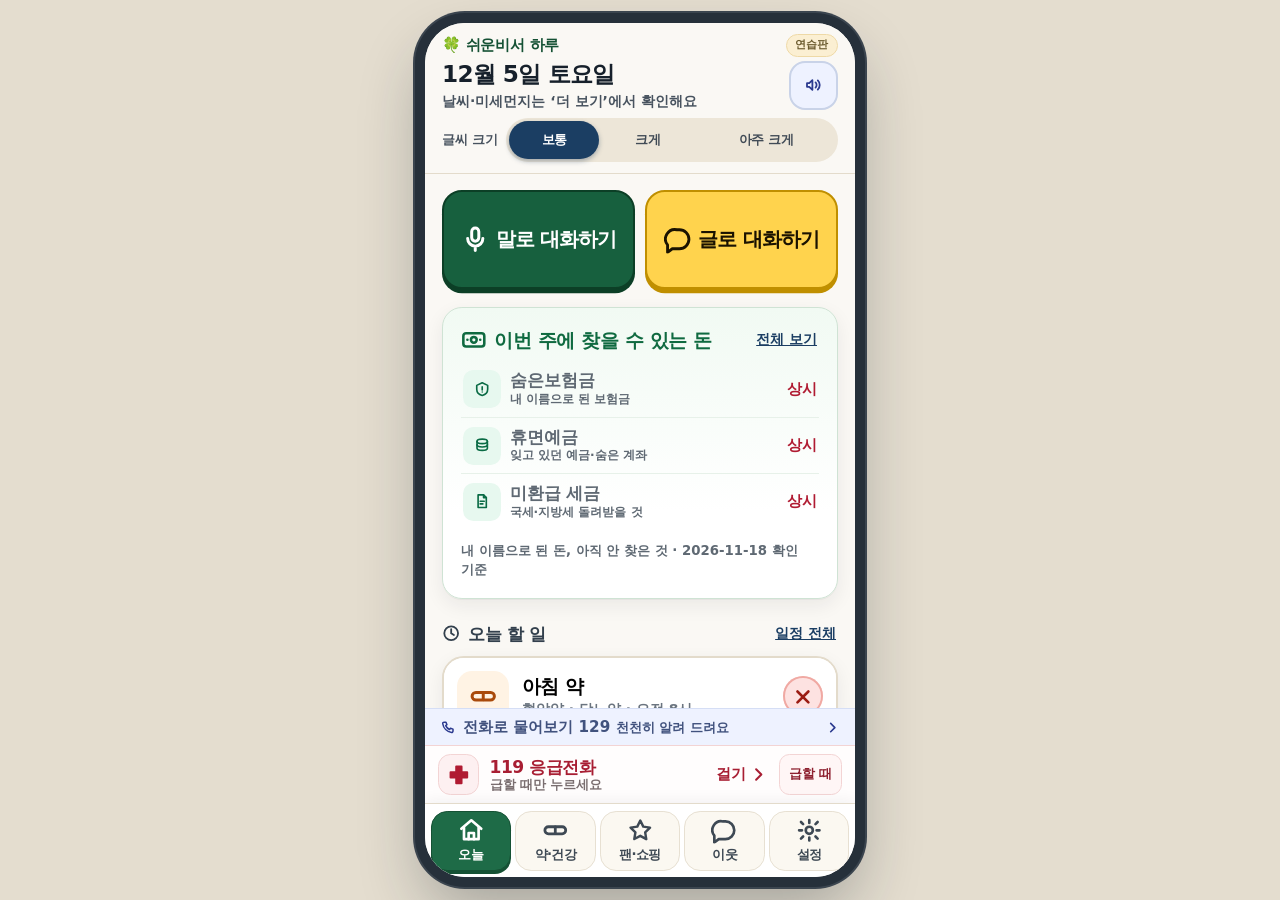
==== haru/index.html @ ff25d4ce "쉬운비서 하루 v9 게시 — haru/index.html (50~70대 시니어 생활비서 연습판)" ====
<!DOCTYPE html>
<html lang="ko" data-size="normal">
<head>
<meta charset="utf-8">
<meta name="viewport" content="width=device-width, initial-scale=1, viewport-fit=cover">
<meta name="theme-color" content="#FAF8F4">
<title>쉬운비서 하루 v9 — 좋아하는 인물 소식·예매와 주제별 쇼핑, 시니어 생활비서 (연습판)</title>
<style>
  :root{
    --cream:#FAF8F4;
    --card:#FFFFFF;
    --ink:#16202B;
    --ink-2:#48535F;
    --line:#E3DBCB;
    --navy:#1B3E63;
    --navy-2:#12304F;
    --green:#1E6B47;
    --green-2:#155134;
    --radius:1.05rem;
    --shadow:0 1px 0 rgba(22,32,43,.04), 0 .35rem 1rem rgba(22,32,43,.07);
  }
  *{box-sizing:border-box}
  html{font-size:19px;-webkit-text-size-adjust:100%}
  html[data-size="large"]{font-size:22px}
  html[data-size="xlarge"]{font-size:25px}
  body{
    margin:0;padding:0;background:#E9E3D6;color:var(--ink);
    font-family:"Apple SD Gothic Neo","Malgun Gothic","맑은 고딕",system-ui,-apple-system,"Segoe UI",sans-serif;
    line-height:1.5;word-break:keep-all;overflow-wrap:anywhere;
    -webkit-font-smoothing:antialiased;
  }
  button,input{font-family:inherit}
  button{-webkit-tap-highlight-color:transparent}
  .sr-only{position:absolute;width:1px;height:1px;padding:0;margin:-1px;overflow:hidden;clip:rect(0 0 0 0);white-space:nowrap;border:0}

  /* ---------- 폰 프레임 ---------- */
  .phone{
    position:relative;width:100%;max-width:430px;margin:0 auto;
    height:100vh;height:100dvh;
    display:flex;flex-direction:column;background:var(--cream);overflow:hidden;
  }
  @media (min-width:540px){
    body{display:flex;align-items:center;justify-content:center;min-height:100dvh;padding:1.2rem 1rem;background:#E4DDCF}
    .phone{
      height:min(900px,calc(100dvh - 2.4rem));
      border-radius:2.1rem;
      box-shadow:0 0 0 10px #26303A,0 0 0 12px #3B454F,0 1.6rem 3.4rem rgba(20,30,40,.32);
    }
  }

  /* ---------- 상단 ---------- */
  .app-header{flex:0 0 auto;padding:.6rem .9rem .55rem;background:var(--cream);border-bottom:1px solid var(--line)}
  .brand-row{display:flex;align-items:center;justify-content:space-between;gap:.5rem}
  .brand{font-size:.8rem;font-weight:800;letter-spacing:-.02em;color:var(--green-2)}
  .brand-badge{font-size:.58rem;font-weight:800;color:#6B5B2E;background:#FBEFD2;border:1px solid #EED9A6;border-radius:999px;padding:.1rem .45rem;white-space:nowrap}
  .greet{display:flex;align-items:baseline;justify-content:space-between;gap:.4rem;flex-wrap:wrap;margin:.2rem 0 .45rem}
  .hello{margin:0;font-size:1.1rem;font-weight:800;letter-spacing:-.03em;line-height:1.3}
  .today-date{margin:0;font-size:.7rem;font-weight:700;color:var(--ink-2)}
  .font-row{display:flex;align-items:center;gap:.4rem}
  .font-label{flex:0 0 auto;font-size:.66rem;font-weight:800;color:var(--ink-2)}
  .seg{display:grid;grid-template-columns:.85fr .85fr 1.3fr;flex:1;min-width:0;gap:.2rem;background:#EDE6D8;border-radius:999px;padding:.16rem}
  .seg-btn{min-width:0;min-height:2rem;border:0;border-radius:999px;background:transparent;color:#414B56;font-size:.66rem;font-weight:800;padding:.18rem .05rem;white-space:nowrap;cursor:pointer;letter-spacing:-.03em}
  .seg-btn.is-on{background:var(--navy);color:#fff;box-shadow:0 .12rem .3rem rgba(20,49,79,.35)}
  .seg-btn:focus-visible{outline:3px solid #7C93A8;outline-offset:2px}

  /* ---------- 본문 ---------- */
  .screen{flex:1 1 auto;overflow-y:auto;overflow-x:hidden;padding:.85rem .9rem 1.2rem;-webkit-overflow-scrolling:touch;scrollbar-width:thin}
  .panel[hidden]{display:none}
  .panel:focus{outline:none}
  .panel-head{margin:0 0 .7rem}
  .panel-head h2{margin:0 0 .1rem;font-size:1.28rem;font-weight:800;letter-spacing:-.03em}
  .panel-head p{margin:0;font-size:.85rem;color:var(--ink-2);font-weight:600}

  .card{background:var(--card);border:1px solid var(--line);border-radius:var(--radius);box-shadow:var(--shadow);padding:.95rem;margin:0 0 .75rem}
  .card h3{margin:0 0 .45rem;font-size:1.08rem;font-weight:800;line-height:1.35;letter-spacing:-.02em}
  .fine{margin:.6rem 0 0;font-size:.7rem;line-height:1.5;color:#5F6973;font-weight:600}
  .fine.center{text-align:center}
  .chips-label{margin:.9rem 0 .45rem;font-size:.78rem;font-weight:800;color:var(--ink-2)}

  .btn{
    display:inline-flex;align-items:center;justify-content:center;gap:.35rem;
    min-height:3.1rem;padding:.65rem .95rem;border:2px solid transparent;border-radius:.95rem;
    font-size:.98rem;font-weight:800;line-height:1.3;letter-spacing:-.02em;text-align:center;cursor:pointer;
  }
  .btn-block{display:flex;width:100%}
  .btn-primary{background:var(--green);color:#fff;border-color:var(--green-2);box-shadow:0 .2rem 0 var(--green-2)}
  .btn-primary:active{transform:translateY(2px);box-shadow:none}
  .btn-navy{background:var(--navy);color:#fff;border-color:var(--navy-2);box-shadow:0 .2rem 0 var(--navy-2)}
  .btn-navy:active{transform:translateY(2px);box-shadow:none}
  .btn-ghost{background:#fff;color:var(--navy);border-color:#C9D3DC}
  .btn-ghost:active{background:#F1F4F7}
  .btn-small{min-height:2.7rem;font-size:.85rem;padding:.45rem .8rem}
  .btn:focus-visible{outline:3px solid #7C93A8;outline-offset:2px}

  /* ---------- 1. 일정 ---------- */
  .today-card{background:linear-gradient(180deg,#F1F7F2,#FFFFFF 70%);border-color:#D5E3D7}
  .today-line{margin:0 0 .1rem;font-size:1.26rem;font-weight:800;line-height:1.35;letter-spacing:-.02em}
  .today-line b{color:var(--green-2)}
  .today-sub{margin:.1rem 0 0;font-size:.8rem;font-weight:700;color:var(--ink-2)}
  .bar{height:.6rem;border-radius:999px;background:#E4DDCE;overflow:hidden;margin:.6rem 0 .45rem}
  .bar > span{display:block;height:100%;width:0;background:var(--green);border-radius:999px;transition:width .3s ease}
  .task-list{list-style:none;margin:0 0 .55rem;padding:0;display:flex;flex-direction:column;gap:.5rem}
  .task{display:flex;align-items:stretch;gap:.25rem;background:#fff;border:1px solid var(--line);border-radius:1rem;box-shadow:var(--shadow);padding:.5rem .45rem .5rem .65rem}
  .task-label{position:relative;display:flex;align-items:center;gap:.65rem;flex:1;min-width:0;cursor:pointer;padding:.15rem 0}
  .task-cb{position:absolute;opacity:0;width:1px;height:1px}
  .box{
    flex:0 0 auto;display:flex;align-items:center;justify-content:center;
    width:2.05rem;height:2.05rem;border-radius:.55rem;border:3px solid #97A2AC;background:#fff;
    font-size:1.15rem;font-weight:900;line-height:1;color:#fff;
  }
  .task-cb:checked + .box{background:var(--green);border-color:var(--green-2)}
  .task-cb:checked + .box::after{content:"✓"}
  .task-cb:focus-visible + .box{outline:3px solid var(--navy);outline-offset:2px}
  .task-text{display:flex;flex-direction:column;gap:.12rem;min-width:0}
  .task-title{font-size:1rem;font-weight:800;letter-spacing:-.02em;line-height:1.35}
  .task.done .task-title{color:#6E7780;text-decoration:line-through;text-decoration-thickness:2px}
  .task.done .task-meta{color:#6E7780}
  .task-meta{display:flex;align-items:center;gap:.3rem;flex-wrap:wrap;font-size:.71rem;font-weight:700;color:var(--ink-2)}
  .tag{font-size:.66rem;font-weight:800;padding:.08rem .45rem;border-radius:999px;border:1px solid;white-space:nowrap}
  .tag[data-cat="병원"]{background:#FCEDEC;color:#8E251B;border-color:#F0CFCB}
  .tag[data-cat="약"]{background:#EAF3FB;color:#1B4E77;border-color:#C9E0F2}
  .tag[data-cat="모임"]{background:#FFF6E2;color:#7A5A11;border-color:#F2E2B8}
  .tag[data-cat="가족"]{background:#EEF7EE;color:#1E5A34;border-color:#CDE8D2}
  .task-del{flex:0 0 auto;align-self:center;width:2.3rem;min-height:2.3rem;border:0;border-radius:.7rem;background:#F2EDE4;color:#5F6973;font-size:.85rem;font-weight:800;cursor:pointer}
  .task-del:focus-visible{outline:3px solid #7C93A8;outline-offset:2px}
  .empty-note{margin:.2rem 0 .7rem;padding:.8rem;border:2px dashed #D8D0C0;border-radius:.9rem;font-size:.85rem;font-weight:700;color:#5F6973;text-align:center}

  /* ---------- 2. 뉴스 ---------- */
  .news-top{display:flex;align-items:center;gap:.45rem;margin-bottom:.3rem}
  .news-emoji{font-size:1.3rem;line-height:1}
  .chip{font-size:.64rem;font-weight:800;padding:.1rem .5rem;border-radius:999px;white-space:nowrap}
  .chip-life{background:#FFF4DD;color:#7A5712}
  .chip-health{background:#FDECEC;color:#8E251B}
  .chip-safety{background:#EAF2FB;color:#1B4E77}
  .news-lines{list-style:none;margin:0 0 .65rem;padding:0;display:flex;flex-direction:column;gap:.3rem}
  .news-lines li{position:relative;padding-left:.95rem;font-size:.96rem;line-height:1.5}
  .news-lines li::before{content:"";position:absolute;left:.12rem;top:.62em;width:.34rem;height:.34rem;border-radius:50%;background:#9BB3A5}
  .news-more{margin-top:.65rem;padding:.7rem .8rem;background:#F7F3E9;border:1px solid #EBE3D2;border-radius:.8rem}
  .news-more[hidden]{display:none}
  .news-more dl{margin:0}
  .news-more dt{font-size:.88rem;font-weight:800;color:var(--navy)}
  .news-more dd{margin:.1rem 0 .6rem;font-size:.9rem;line-height:1.5;color:#3E4954}
  .news-more dd:last-child{margin-bottom:0}
  .news-src{margin:.55rem 0 0;font-size:.82rem;color:#6B7684}
  .news-src a{color:#3E4954;text-decoration:underline;text-underline-offset:.15em}

  /* ---------- 3. 용어 ---------- */
  .ask-form{display:flex;gap:.4rem;margin-bottom:.7rem}
  .ask-form input{
    flex:1;min-width:0;min-height:3.1rem;padding:.6rem .75rem;border:2px solid #C9D3DC;border-radius:.9rem;
    background:#fff;color:inherit;font-size:.95rem;-webkit-appearance:none;appearance:none;
  }
  .ask-form input::placeholder{color:#6B7580}
  .ask-form input:focus{outline:3px solid rgba(27,62,99,.3);border-color:var(--navy)}
  .chips{display:flex;flex-wrap:wrap;gap:.4rem}
  .chip-btn{
    font-size:.85rem;font-weight:800;color:var(--navy);background:#fff;border:2px solid #C9D3DC;
    border-radius:999px;padding:.45rem .8rem;min-height:2.8rem;cursor:pointer;letter-spacing:-.02em;
  }
  .chip-btn:active{background:#EDF2F6}
  .chip-btn.is-on{background:var(--navy);border-color:var(--navy-2);color:#fff}
  .chip-btn:focus-visible{outline:3px solid #7C93A8;outline-offset:2px}
  .answer-card{border:2px solid var(--navy);border-radius:var(--radius);background:#fff;padding:.95rem;margin:0 0 .8rem;box-shadow:var(--shadow)}
  .answer-card h3{margin:0 0 .1rem;font-size:1.14rem;font-weight:800;letter-spacing:-.02em;color:var(--navy-2)}
  .answer-card .ans-lead{margin:0 0 .2rem;font-size:.76rem;font-weight:800;color:var(--green-2)}
  .ans-part{margin:.65rem 0 0}
  .ans-part .k{display:block;font-size:.7rem;font-weight:900;color:var(--green-2);letter-spacing:.02em;margin-bottom:.1rem}
  .ans-part .v{margin:0;font-size:.96rem;line-height:1.5}
  .answer-card .btn{margin-top:.85rem}
  .empty-answer{border-color:#C9A227;background:#FFFCF2}
  .empty-answer h3{color:#7A5712}

  /* ---------- 4. 생활지식 ---------- */
  .know-head{display:flex;gap:.55rem;align-items:flex-start;margin-bottom:.35rem}
  .know-emoji{font-size:1.5rem;line-height:1.1}
  .know-head h3{margin:.15rem 0 0}
  .steps{list-style:none;margin:.4rem 0 .6rem;padding:0;counter-reset:step;display:flex;flex-direction:column;gap:.5rem}
  .steps li{counter-increment:step;position:relative;padding-left:2rem;font-size:.96rem;line-height:1.5}
  .steps li::before{
    content:counter(step);position:absolute;left:0;top:0;
    display:flex;align-items:center;justify-content:center;width:1.5rem;height:1.5rem;
    border-radius:50%;background:var(--navy);color:#fff;font-size:.75rem;font-weight:900;
  }
  .know-rule{margin:.1rem 0 .8rem;padding:.55rem .7rem;background:#FFF7E3;border:1px dashed #E6C979;border-radius:.7rem;font-size:.9rem;line-height:1.5}
  .know-rule strong{color:#7A4A05}
  .share-btn{min-height:3rem;font-size:.9rem}

  /* ---------- 5·6. 가격 비교와 기억수첩에서 같이 쓰는 것 ---------- */
  .price-card{border:2px solid var(--navy);border-radius:var(--radius);background:#fff;padding:.95rem;box-shadow:var(--shadow);margin:0 0 .8rem}
  .price-card:focus{outline:none}
  .price-card h3{margin:0 0 .1rem;font-size:1.16rem;font-weight:800;line-height:1.3;letter-spacing:-.02em;color:var(--navy-2)}
  .price-lead{margin:0 0 .25rem;font-size:.76rem;font-weight:800;color:var(--green-2)}
  .price-basis{margin:0 0 .3rem;font-size:.74rem;font-weight:700;color:var(--ink-2)}
  .range-rows{list-style:none;margin:.5rem 0 .6rem;padding:0;display:flex;flex-direction:column;gap:.35rem}
  .range-row{display:flex;align-items:baseline;gap:.55rem;padding:.5rem .7rem;border:1px solid var(--line);border-radius:.8rem;background:#FBF8F1}
  .range-row.is-mid{background:#EDF4EE;border-color:#BFD8C6}
  .range-lv{flex:0 0 auto;min-width:3.2rem;font-size:.76rem;font-weight:900;color:#5A646F}
  .range-val{font-size:.95rem;font-weight:800;line-height:1.4}
  .range-row.is-mid .range-lv,.range-row.is-mid .range-val{color:var(--green-2)}
  .ok-badge{display:inline-block;margin-left:.35rem;font-size:.64rem;font-weight:900;color:#fff;background:var(--green);border-radius:999px;padding:.05rem .45rem;white-space:nowrap;vertical-align:middle}
  .price-rule{margin:.1rem 0 .75rem;padding:.55rem .7rem;background:#FFF7E3;border:1px dashed #E6C979;border-radius:.7rem;font-size:.9rem;line-height:1.5}
  .price-rule strong{color:#7A4A05}
  .sub-label{display:block;margin:.8rem 0 .35rem;font-size:.78rem;font-weight:900;color:var(--green-2)}
  .check-list{list-style:none;margin:0 0 .3rem;padding:0;display:flex;flex-direction:column;gap:.35rem}
  .check-list li{position:relative;padding-left:1.7rem;font-size:.94rem;line-height:1.45}
  .check-list li::before{content:"✓";position:absolute;left:0;top:.08rem;width:1.25rem;height:1.25rem;line-height:1.25rem;text-align:center;border-radius:50%;background:#E4F1E7;color:var(--green-2);font-size:.8rem;font-weight:900}
  .price-card .steps{margin:.2rem 0 .6rem}
  .price-card .btn{margin-top:.35rem}

  /* ---------- 5. 얼마가 적당할까요? ---------- */
  .mode-seg{display:grid;grid-template-columns:1fr 1fr;gap:.4rem;margin:0 0 .6rem}
  .mode-btn{
    min-height:3.4rem;padding:.4rem .3rem;border-radius:.95rem;border:2px solid #C9D3DC;background:#fff;
    color:var(--navy);font-size:.95rem;font-weight:800;letter-spacing:-.02em;cursor:pointer;
  }
  .mode-btn.is-on{background:var(--navy);border-color:var(--navy-2);color:#fff;box-shadow:0 .2rem 0 var(--navy-2)}
  .mode-btn:active{transform:translateY(1px)}
  .mode-btn:focus-visible{outline:3px solid #7C93A8;outline-offset:2px}
  .pick-grid{display:grid;grid-template-columns:1fr 1fr;gap:.5rem}
  .pick{
    display:flex;flex-direction:column;align-items:center;justify-content:center;gap:.22rem;
    min-height:4.7rem;padding:.5rem .3rem;border-radius:1rem;border:2px solid #D6CFC0;background:#fff;
    color:var(--ink);font-size:.92rem;font-weight:800;line-height:1.25;letter-spacing:-.02em;
    text-align:center;cursor:pointer;
  }
  .pick .pick-ico{font-size:1.45rem;line-height:1}
  .pick:active{transform:scale(.98)}
  .pick:focus-visible{outline:3px solid var(--navy);outline-offset:2px}

  /* ---------- 6. 우리 집 기억수첩 ---------- */
  .memo-search{display:flex;gap:.4rem;margin:.9rem 0 .5rem}
  .memo-search input{
    flex:1;min-width:0;min-height:3.1rem;padding:.6rem .75rem;border:2px solid #C9D3DC;border-radius:.9rem;
    background:#fff;color:inherit;font-size:.95rem;-webkit-appearance:none;appearance:none;
  }
  .memo-search input::placeholder{color:#6B7580}
  .memo-search input:focus{outline:3px solid rgba(27,62,99,.3);border-color:var(--navy)}
  .memo-search .btn{flex:0 0 auto}
  .memo-count{margin:.2rem 0 .6rem;font-size:.8rem;font-weight:800;color:var(--ink-2)}
  .memo-day{margin:1rem 0 .45rem;font-size:.78rem;font-weight:900;color:#5A646F}
  .memo-card{background:#fff;border:1px solid var(--line);border-radius:1rem;box-shadow:var(--shadow);padding:.75rem .8rem;margin:0 0 .55rem}
  .memo-top{display:flex;align-items:center;gap:.35rem;flex-wrap:wrap;margin:0 0 .3rem}
  .mtag{font-size:.66rem;font-weight:800;padding:.08rem .45rem;border-radius:999px;border:1px solid;white-space:nowrap}
  .mtag[data-mcat="병원"]{background:#FCEDEC;color:#8E251B;border-color:#F0CFCB}
  .mtag[data-mcat="약"]{background:#EAF3FB;color:#1B4E77;border-color:#C9E0F2}
  .mtag[data-mcat="산것"]{background:#EEF7EE;color:#1E5A34;border-color:#CDE8D2}
  .mtag[data-mcat="수리"]{background:#F3F0FA;color:#453579;border-color:#DDD6EF}
  .mtag[data-mcat="번호"]{background:#FFF6E2;color:#7A5A11;border-color:#F2E2B8}
  .mtag[data-mcat="둔곳"]{background:#EFF2F5;color:#3E4954;border-color:#D5DDE4}
  .sample-badge{font-size:.62rem;font-weight:800;color:#6B5B2E;background:#FBEFD2;border:1px solid #EED9A6;border-radius:999px;padding:.05rem .4rem}
  .memo-text{margin:0;font-size:1rem;font-weight:700;line-height:1.45;white-space:pre-wrap;overflow-wrap:anywhere}
  .memo-amount{margin:.35rem 0 0;font-size:.95rem;font-weight:900;color:var(--green-2)}
  .memo-actions{display:flex;align-items:center;gap:.4rem;margin-top:.6rem}
  .memo-actions .btn{flex:1;min-height:2.7rem;font-size:.82rem}
  .memo-actions .task-del{flex:0 0 auto;width:2.7rem;min-height:2.7rem;font-size:.9rem}
  .memo-cat-grid .cat{min-height:4.4rem;font-size:.92rem;line-height:1.3}
  .cat[data-mcat="병원"]{border-color:#F0CFCB;background:#FDF2F1;color:#8E251B}
  .cat[data-mcat="약"]{border-color:#C9E0F2;background:#F0F7FD;color:#1B4E77}
  .cat[data-mcat="산것"]{border-color:#CDE8D2;background:#F1F9F2;color:#1E5A34}
  .cat[data-mcat="수리"]{border-color:#DDD6EF;background:#F7F4FD;color:#453579}
  .cat[data-mcat="번호"]{border-color:#F2E2B8;background:#FFFAEC;color:#7A5A11}
  .cat[data-mcat="둔곳"]{border-color:#D5DDE4;background:#F5F7F9;color:#3E4954}
  .memo-label{display:block;margin:.1rem 0 .3rem;font-size:.82rem;font-weight:900;color:var(--ink)}
  .memo-input{
    width:100%;padding:.65rem .75rem;border:2px solid #C9D3DC;border-radius:.9rem;background:#fff;
    color:inherit;font-size:1rem;font-family:inherit;line-height:1.45;
  }
  .memo-input:focus{outline:3px solid rgba(27,62,99,.3);border-color:var(--navy)}
  textarea.memo-input{min-height:5.6rem;resize:vertical}
  .memo-amount-wrap{margin-top:.7rem}
  .memo-amount-wrap[hidden]{display:none}
  .memo-save{margin-top:.8rem}

  /* ---------- 4. 큰 글씨 계산기 ---------- */
  .calc-card{background:#fff;border:2px solid var(--navy);border-radius:var(--radius);padding:.8rem .9rem;box-shadow:var(--shadow);margin:0 0 .8rem}
  .calc-expr{margin:0;font-size:1rem;font-weight:800;color:var(--ink-2);line-height:1.45;min-height:1.5rem;overflow-wrap:anywhere}
  .calc-expr.is-hint{color:#5F6973;font-weight:700}
  .calc-result{margin:.2rem 0 0;font-size:2.15rem;font-weight:900;letter-spacing:-.045em;line-height:1.2;color:var(--navy-2);text-align:right;overflow-wrap:anywhere}
  .life-grid{display:grid;grid-template-columns:repeat(3,1fr);gap:.4rem;margin:0 0 .9rem}
  .life-btn{
    display:flex;flex-direction:column;align-items:center;justify-content:center;gap:.08rem;
    min-height:4.1rem;padding:.45rem .2rem;border-radius:.9rem;border:2px solid #C9D3DC;background:#fff;
    color:var(--navy);font-size:.8rem;font-weight:800;line-height:1.22;text-align:center;cursor:pointer;
  }
  .life-ico{font-size:1.25rem;line-height:1}
  .life-btn small{font-size:.64rem;font-weight:700;color:#5A646F}
  .life-btn:active{background:#EDF2F6}
  .life-btn:focus-visible{outline:3px solid #7C93A8;outline-offset:2px}
  .keypad{display:grid;grid-template-columns:repeat(4,1fr);gap:.4rem;margin:0 0 .7rem}
  .keypad-3{grid-template-columns:repeat(3,1fr)}
  .key{
    min-height:3.5rem;border-radius:.9rem;border:2px solid #D6CFC0;background:#fff;
    color:var(--ink);font-size:1.3rem;font-weight:800;cursor:pointer;
  }
  .key.is-op{background:#EDF2F6;border-color:#C9D3DC;color:var(--navy)}
  .key.is-fn{background:#F3EFE6;border-color:#DDD3BF;color:#3E4954;font-size:1.05rem}
  .key.is-eq{background:var(--green);border-color:var(--green-2);color:#fff;box-shadow:0 .2rem 0 var(--green-2);font-size:1.5rem}
  .key.wide{grid-column:span 2}
  .keypad-3 .key.wide{grid-column:span 3}
  .key:active{transform:translateY(1px)}
  .key:focus-visible{outline:3px solid #7C93A8;outline-offset:2px}
  .calc-log{margin:.1rem 0 .5rem;padding:.6rem .7rem;background:#F7F3E9;border:1px solid #EBE3D2;border-radius:.8rem}
  .calc-log-head{display:flex;align-items:center;justify-content:space-between;gap:.5rem;font-size:.76rem;font-weight:900;color:var(--ink-2)}
  .calc-log-head button{border:0;background:transparent;color:var(--navy);font-size:.72rem;font-weight:800;text-decoration:underline;cursor:pointer;min-height:2.4rem;padding:.3rem .2rem}
  .calc-log-head button:focus-visible{outline:2px solid var(--navy);outline-offset:2px}
  .calc-log ul{list-style:none;margin:.35rem 0 0;padding:0;display:flex;flex-direction:column;gap:.3rem}
  .calc-log li{font-size:.86rem;font-weight:700;line-height:1.4;color:#3E4954;overflow-wrap:anywhere}
  .log-empty{margin:.3rem 0 0;font-size:.8rem;font-weight:700;color:#5F6973}
  .quick-row{display:flex;flex-wrap:wrap;gap:.35rem;margin:.45rem 0 .2rem}
  .quick-row .chip-btn{min-height:2.5rem;font-size:.8rem;padding:.35rem .7rem}
  .life-out{margin:.8rem 0 .2rem;padding:.7rem .8rem;background:#F1F7F2;border:1px solid #C9DCCD;border-radius:.85rem}
  .life-out .life-expr{margin:0;font-size:1rem;font-weight:800;line-height:1.45;color:#1E5A34;overflow-wrap:anywhere}
  .life-out .life-result{margin:.25rem 0 0;font-size:1.7rem;font-weight:900;letter-spacing:-.04em;line-height:1.25;color:var(--green-2)}
  .life-out.is-bad{background:#FDF2F1;border-color:#F0CFCB}
  .life-out.is-bad .life-result{color:#8E251B}

  /* ---------- 4-2. 장보기 ---------- */
  .shop-card{background:#fff;border:2px solid var(--navy);border-radius:var(--radius);padding:.8rem .9rem;box-shadow:var(--shadow);margin:0 0 .75rem}
  .shop-budget-row{display:flex;align-items:center;gap:.45rem}
  .shop-budget-row label{flex:0 0 auto;font-size:.82rem;font-weight:900;color:var(--ink-2)}
  .shop-budget-row input{
    flex:1;min-width:0;min-height:2.9rem;padding:.4rem .65rem;border:2px solid #C9D3DC;border-radius:.7rem;
    background:#fff;color:inherit;font-size:1rem;font-family:inherit;text-align:right;
  }
  .shop-budget-row input:focus{outline:3px solid rgba(27,62,99,.3);border-color:var(--navy)}
  .shop-won{flex:0 0 auto;font-size:.9rem;font-weight:800;color:var(--ink-2)}
  .shop-remain{margin:.2rem 0 0;font-size:1.55rem;font-weight:900;letter-spacing:-.03em;line-height:1.25;color:var(--green-2)}
  .shop-remain.is-over{color:#8E251B}
  .shop-sub{margin:.2rem 0 0;font-size:.76rem;font-weight:700;color:var(--ink-2);line-height:1.4}
  .shop-input{background:#F7F3E9;border:1px solid #EBE3D2;border-radius:.85rem;padding:.5rem .7rem;margin:.6rem 0}
  .shop-input-label{margin:0;font-size:.72rem;font-weight:800;color:#5F6973}
  .shop-amount{margin:.05rem 0 0;font-size:1.5rem;font-weight:900;letter-spacing:-.03em;color:var(--ink);text-align:right}
  .shop-add{margin:0 0 .5rem}
  .shop-tools{display:flex;gap:.4rem;margin:0 0 .8rem}
  .shop-tools .btn{flex:1;font-size:.8rem}
  .shop-list{list-style:none;margin:0 0 .6rem;padding:0;display:flex;flex-direction:column;gap:.4rem}
  .shop-item{display:flex;align-items:center;gap:.5rem;background:#fff;border:1px solid var(--line);border-radius:.8rem;padding:.45rem .5rem .45rem .7rem}
  .shop-item-name{flex:1;min-width:0;font-size:.9rem;font-weight:700;overflow-wrap:anywhere}
  .shop-item-amt{font-size:.95rem;font-weight:900;color:var(--green-2);white-space:nowrap}
  .shop-item .task-del{width:2.4rem;min-height:2.4rem;font-size:.8rem}

  /* ---------- 하단 메뉴: 큰 버튼 7개 ---------- */
  .tabbar{
    flex:0 0 auto;display:flex;flex-wrap:wrap;justify-content:center;gap:.22rem;background:#fff;border-top:1px solid var(--line);
    padding:.35rem .35rem calc(.35rem + env(safe-area-inset-bottom));
    box-shadow:0 -.15rem .7rem rgba(22,32,43,.05);
  }
  .tab{
    flex:0 0 calc(25% - .3rem);display:flex;flex-direction:column;align-items:center;justify-content:center;gap:.05rem;
    min-height:2.95rem;padding:.3rem .15rem;border:1px solid #E7E0D2;border-radius:.8rem;background:#FBF8F1;
    color:#3E4954;cursor:pointer;
  }
  .tab-ico{font-size:1.05rem;line-height:1.1}
  .tab-txt{font-size:.72rem;font-weight:800;letter-spacing:-.03em;white-space:nowrap}
  .tab.is-on{background:var(--green);border-color:var(--green-2);color:#fff;box-shadow:0 .16rem 0 var(--green-2)}
  .tab:focus-visible{outline:3px solid #7C93A8;outline-offset:2px}

  /* ---------- 토스트 · 시트 ---------- */
  .toast{
    position:absolute;left:50%;bottom:calc(4.5rem + env(safe-area-inset-bottom));z-index:60;
    max-width:calc(100% - 1.6rem);padding:.65rem .9rem;border-radius:1rem;
    background:#16202B;color:#fff;font-size:.8rem;font-weight:700;line-height:1.4;text-align:center;
    box-shadow:0 .5rem 1.3rem rgba(0,0,0,.28);opacity:0;pointer-events:none;
    transform:translate(-50%,.6rem);transition:opacity .18s ease,transform .18s ease;
  }
  .toast.show{opacity:1;transform:translate(-50%,0)}
  .sheet-backdrop{position:absolute;inset:0;z-index:80;display:flex;align-items:flex-end;background:rgba(18,26,34,.45);animation:fadein .16s ease}
  .sheet-backdrop[hidden]{display:none}
  .sheet{
    width:100%;max-height:90%;overflow-y:auto;background:var(--cream);
    border-radius:1.3rem 1.3rem 0 0;padding:.9rem .9rem calc(.9rem + env(safe-area-inset-bottom));
    box-shadow:0 -1rem 2rem rgba(0,0,0,.2);animation:slideup .2s ease;
  }
  .sheet h2{margin:0 0 .15rem;font-size:1.18rem;font-weight:800;letter-spacing:-.03em}
  .sheet h3{margin:.2rem 0 .6rem;font-size:1rem;font-weight:800}
  .sheet-sub{margin:0 0 .8rem;font-size:.8rem;font-weight:700;color:var(--ink-2);line-height:1.45}
  .sheet-note{margin:.55rem 0 .7rem;font-size:.7rem;font-weight:700;color:#5F6973;line-height:1.45}
  .cat-grid{display:grid;grid-template-columns:1fr 1fr;gap:.5rem;margin-bottom:.7rem}
  .cat{
    display:flex;flex-direction:column;align-items:center;justify-content:center;gap:.2rem;
    min-height:4.2rem;padding:.5rem .3rem;border-radius:1rem;border:2px solid #D6CFC0;background:#fff;
    font-size:.98rem;font-weight:800;color:var(--ink);cursor:pointer;
  }
  .cat .cat-ico{font-size:1.45rem;line-height:1}
  .cat[data-cat="병원"]{border-color:#F0CFCB;background:#FDF2F1;color:#8E251B}
  .cat[data-cat="약"]{border-color:#C9E0F2;background:#F0F7FD;color:#1B4E77}
  .cat[data-cat="모임"]{border-color:#F2E2B8;background:#FFFAEC;color:#7A5A11}
  .cat[data-cat="가족"]{border-color:#CDE8D2;background:#F1F9F2;color:#1E5A34}
  .cat:active{transform:scale(.98)}
  .cat:focus-visible{outline:3px solid var(--navy);outline-offset:2px}
  .time-grid{display:flex;flex-direction:column;gap:.45rem;margin-bottom:.55rem}
  .time-btn{
    min-height:3.1rem;border-radius:.9rem;border:2px solid #C9D3DC;background:#fff;
    font-size:1rem;font-weight:800;color:var(--navy);cursor:pointer;
  }
  .time-btn:active{background:#EDF2F6}
  .time-btn:focus-visible{outline:3px solid #7C93A8;outline-offset:2px}
  .share-options{display:flex;flex-direction:column;gap:.45rem;margin-bottom:.6rem}
  @keyframes fadein{from{opacity:0}to{opacity:1}}
  @keyframes slideup{from{transform:translateY(1.6rem);opacity:.7}to{transform:none;opacity:1}}
  @media (prefers-reduced-motion:reduce){
    *{animation:none !important;transition:none !important}
  }
  /* ---------- 홈: 말로 묻기 큰 버튼 ---------- */
  .ask-hero{
    display:flex;align-items:center;gap:.7rem;width:100%;
    min-height:4.6rem;padding:.65rem .85rem;margin:0 0 .8rem;
    border:2px solid var(--green-2);border-radius:1.1rem;
    background:linear-gradient(180deg,#27794F,#1E6B47 60%,#1B6141);color:#fff;
    box-shadow:0 .22rem 0 var(--green-2),0 .5rem 1.1rem rgba(30,107,71,.22);
    text-align:left;cursor:pointer;
  }
  .ask-hero:active{transform:translateY(2px);box-shadow:0 .1rem 0 var(--green-2)}
  .ask-hero:focus-visible{outline:3px solid #7C93A8;outline-offset:3px}
  .ask-hero-ico{flex:0 0 auto;font-size:1.9rem;line-height:1}
  .ask-hero-txt{display:flex;flex-direction:column;gap:.12rem;min-width:0}
  .ask-hero-txt strong{font-size:1.12rem;font-weight:900;letter-spacing:-.02em;line-height:1.3}
  .ask-hero-txt span{font-size:.76rem;font-weight:700;color:#DDEFE3;line-height:1.4}

  /* ---------- 8. 말로 물어보기(대화형) ---------- */
  #panel-chat{display:flex;flex-direction:column;flex:1 1 auto}
  #panel-chat[hidden]{display:none}
  #panel-chat .chat-log{flex:1 1 auto}
  /* 대화 화면일 때만 본문을 세로 flex로 만들어, 입력줄을 화면 아래에 붙입니다 */
  .screen:has(#panel-chat:not([hidden])){display:flex;flex-direction:column}
  .chat-top{display:flex;align-items:flex-start;justify-content:space-between;gap:.45rem;margin:0 0 .5rem}
  .chat-top-txt{min-width:0}
  .chat-top h2{margin:0 0 .1rem;font-size:1.24rem;font-weight:800;letter-spacing:-.03em}
  .chat-top p{margin:0;font-size:.78rem;font-weight:600;color:var(--ink-2);line-height:1.4}
  .chat-tools{display:flex;gap:.28rem;flex:0 0 auto}
  .chat-tool{
    min-height:2.5rem;padding:.3rem .5rem;border-radius:.7rem;border:2px solid #C9D3DC;background:#fff;
    color:var(--navy);font-size:.7rem;font-weight:800;cursor:pointer;white-space:nowrap;letter-spacing:-.03em;
  }
  .chat-tool.is-on{background:#EAF3FB;border-color:#9DBAD2}
  .chat-tool:focus-visible{outline:3px solid #7C93A8;outline-offset:2px}
  .chat-honest{
    margin:0 0 .65rem;padding:.45rem .6rem;border-radius:.7rem;background:#FFF7E3;border:1px dashed #E6C979;
    font-size:.72rem;line-height:1.45;font-weight:700;color:#6B5210;
  }
  .chat-log{display:block}
  .chat-row{display:flex;margin:0 0 .55rem}
  .chat-row.me{justify-content:flex-end}
  .bubble{
    max-width:90%;padding:.6rem .78rem;border-radius:1rem;
    font-size:.98rem;font-weight:600;line-height:1.55;white-space:pre-wrap;overflow-wrap:anywhere;word-break:keep-all;
  }
  .chat-row.bot .bubble{background:#fff;border:1px solid var(--line);box-shadow:var(--shadow);border-bottom-left-radius:.35rem}
  .chat-row.me .bubble{background:var(--navy);border:1px solid var(--navy-2);color:#fff;border-bottom-right-radius:.35rem}
  .bubble-acts{display:flex;flex-direction:column;gap:.35rem;margin:.55rem 0 0}
  .act-btn{
    display:flex;align-items:center;justify-content:center;min-height:2.9rem;padding:.45rem .55rem;
    border:2px solid #C9D3DC;border-radius:.8rem;background:#F6FAFC;color:var(--navy);
    font-size:.84rem;font-weight:800;line-height:1.3;text-align:center;text-decoration:none;cursor:pointer;
    letter-spacing:-.02em;
  }
  .act-btn:active{background:#E4EDF4}
  .act-btn.is-call{background:#EEF7EE;border-color:#BFD8C6;color:var(--green-2)}
  .act-btn:focus-visible{outline:3px solid #7C93A8;outline-offset:2px}
  .chat-composer{
    position:sticky;bottom:0;z-index:5;
    display:flex;align-items:center;gap:.4rem;
    margin:0;padding:.55rem 0 .35rem;
    background:var(--cream);border-top:1px solid var(--line);
  }
  .mic-btn{
    flex:0 0 auto;display:flex;align-items:center;justify-content:center;
    width:3.3rem;height:3.3rem;border-radius:50%;border:2px solid var(--green-2);
    background:var(--green);color:#fff;font-size:1.45rem;line-height:1;cursor:pointer;
    box-shadow:0 .2rem 0 var(--green-2);
  }
  html[data-size="xlarge"] .mic-btn{width:2.6rem;height:2.6rem;font-size:1.2rem}
  html[data-size="xlarge"] .chat-input{padding:.45rem .5rem}
  html[data-size="xlarge"] .chat-send{padding:.4rem .45rem;font-size:.78rem}
  .mic-btn[hidden]{display:none}
  .mic-btn:active{transform:translateY(2px);box-shadow:none}
  .mic-btn.is-live{background:#B3261E;border-color:#7E1A15;box-shadow:0 .2rem 0 #7E1A15;animation:micpulse 1.1s ease-in-out infinite}
  .mic-btn:focus-visible{outline:3px solid #7C93A8;outline-offset:2px}
  @keyframes micpulse{50%{box-shadow:0 0 0 .45rem rgba(179,38,30,.2)}}
  .chat-input{
    flex:1 1 auto;min-width:0;min-height:3.3rem;padding:.5rem .7rem;
    border:2px solid #C9D3DC;border-radius:.9rem;background:#fff;color:inherit;
    font-size:.95rem;font-family:inherit;-webkit-appearance:none;appearance:none;
  }
  .chat-input::placeholder{color:#6B7580}
  .chat-input:focus{outline:3px solid rgba(27,62,99,.3);border-color:var(--navy)}
  .chat-send{flex:0 0 auto;min-height:3.3rem;padding:.4rem .65rem;font-size:.86rem;border-radius:.9rem}
  .chat-note{margin:.45rem 0 0;font-size:.72rem;font-weight:700;line-height:1.45;color:#5F6973}
  .chat-note[hidden]{display:none}

  /* ---------- 한 곳뿐인 후원·제휴 자리 ---------- */
  .support-card{
    margin:.9rem 0 0;padding:.6rem .7rem;border:1px dashed #CFC6B2;border-radius:.8rem;background:#F7F3E9;
  }
  .support-title{margin:0 0 .2rem;font-size:.76rem;font-weight:900;color:#5A4B1E}
  .support-text{margin:0;font-size:.7rem;font-weight:700;line-height:1.5;color:#5F6973}

  /* =====================================================================
     v4 — 그림 중심 홈 · 상태 타일 · 단계 안내 · 새 기능 화면
     ===================================================================== */

  /* ---------- 공통: 아이콘 ---------- */
  .ic{width:1.35em;height:1.35em;display:block;flex:0 0 auto}
  .ic-sm{width:1.05em;height:1.05em}
  .ic-lg{width:1.75em;height:1.75em}
  .svg-sprite{position:absolute;width:0;height:0;overflow:hidden}

  /* ---------- 상단: 날짜·날씨·읽어주기 ---------- */
  .greet{align-items:center;flex-wrap:nowrap;margin:.15rem 0 .4rem}
  .greet-txt{min-width:0;flex:1 1 auto}
  .hello{font-size:1.22rem;line-height:1.25}
  .today-date{margin-top:.15rem;font-size:.74rem;line-height:1.35}
  .speak-btn{
    flex:0 0 auto;display:flex;align-items:center;justify-content:center;
    width:2.6rem;height:2.6rem;border-radius:.85rem;border:2px solid #C9D3E8;
    background:#EEF2FF;color:#2B3A8F;cursor:pointer;
  }
  .speak-btn.is-on{background:#2B3A8F;border-color:#1E2A6B;color:#fff}
  .speak-btn:focus-visible{outline:3px solid #7C93A8;outline-offset:2px}

  /* ---------- 홈: 말로 물어보기 큰 바 ---------- */
  .ask-bar{
    display:flex;align-items:center;gap:.75rem;width:100%;
    min-height:4.7rem;padding:.6rem .8rem;margin:0 0 .9rem;
    border:2px solid #0B1220;border-radius:1.25rem;background:#16202B;color:#fff;
    text-align:left;cursor:pointer;box-shadow:0 .3rem .9rem rgba(10,20,30,.2);
  }
  .ask-bar:active{transform:translateY(2px)}
  .ask-bar:focus-visible{outline:3px solid #7C93A8;outline-offset:3px}
  .ask-mic{
    flex:0 0 auto;display:flex;align-items:center;justify-content:center;
    width:3.1rem;height:3.1rem;border-radius:50%;background:#22C55E;color:#08351A;
    box-shadow:inset 0 0 0 2px rgba(255,255,255,.35);
  }
  .ask-mic .ic{width:1.6rem;height:1.6rem}
  .ask-bar b{display:block;font-size:1.12rem;font-weight:900;letter-spacing:-.03em;line-height:1.25}
  .ask-bar span{display:block;margin-top:.12rem;font-size:.74rem;font-weight:700;color:#B9C2CC;line-height:1.35}
  .ask-bar.is-live .ask-mic{background:#F87171;color:#4A0B0B;animation:pulse 1.1s infinite}
  @keyframes pulse{0%,100%{box-shadow:0 0 0 0 rgba(248,113,113,.55)}50%{box-shadow:0 0 0 .5rem rgba(248,113,113,0)}}

  /* ---------- 홈: 구역 제목 ---------- */
  .home-sec{margin:1.1rem 0 0}
  .sec-title{display:flex;align-items:center;gap:.4rem;margin:0 0 .5rem;font-size:.92rem;font-weight:900;letter-spacing:-.02em;color:#33404D}
  .sec-title .more-link{margin-left:auto;font-size:.74rem;font-weight:800;color:var(--navy);background:none;border:0;padding:.2rem .1rem;cursor:pointer;text-decoration:underline}

  /* ---------- 홈: 오늘 할 일 ---------- */
  .todo{background:#fff;border:2px solid #E3DBCB;border-radius:1.15rem;overflow:hidden;box-shadow:var(--shadow)}
  .todo-row{display:flex;align-items:center;gap:.7rem;width:100%;padding:.6rem .7rem;background:#fff;border:0;text-align:left;cursor:pointer;min-height:4rem}
  .todo-row + .todo-row{border-top:2px solid #F1ECE1}
  .todo-row:active{background:#FAF7EF}
  .todo-row:focus-visible{outline:3px solid var(--navy);outline-offset:-3px}
  .todo-pill{
    flex:0 0 auto;display:flex;align-items:center;justify-content:center;
    width:2.7rem;height:2.7rem;border-radius:.8rem;background:#F3EDE0;color:#3E4954;
  }
  .todo-pill .ic{width:1.5rem;height:1.5rem}
  .todo-txt{flex:1 1 auto;min-width:0}
  .todo-txt b{display:block;font-size:1rem;font-weight:900;letter-spacing:-.03em;line-height:1.3;overflow-wrap:anywhere}
  .todo-txt span{display:block;margin-top:.1rem;font-size:.73rem;font-weight:700;color:#6B7580;line-height:1.35}
  .todo-state{
    flex:0 0 auto;display:flex;align-items:center;justify-content:center;
    width:2.1rem;height:2.1rem;border-radius:50%;font-size:1.15rem;font-weight:900;
  }
  .todo-state .ic{width:1.15rem;height:1.15rem}
  .is-done{background:#D8F3E0;color:#14603A;box-shadow:inset 0 0 0 2px #8FD3A8}
  .is-later{background:#F1F2F4;color:#5F6973;box-shadow:inset 0 0 0 2px #D5D9DE}
  .is-miss{background:#FDE2E1;color:#9B1C13;box-shadow:inset 0 0 0 2px #F0A9A3}
  .is-warn{background:#FEF1CC;color:#7A5308;box-shadow:inset 0 0 0 2px #EFCB74}

  /* ---------- 홈: 이웃 이야기 ---------- */
  .comm-card{margin:1.1rem 0 0;padding:.75rem;border-radius:1.25rem;background:#EFF5FF;border:2px solid #BFD4F5}
  .comm-top{display:flex;align-items:center;gap:.45rem}
  .comm-top .ic{color:#1D4ED8}
  .comm-top b{font-size:1.12rem;font-weight:900;color:#153E9C;letter-spacing:-.03em}
  .comm-badge{margin-left:auto;background:#2452C4;color:#fff;font-size:.68rem;font-weight:900;padding:.22rem .5rem;border-radius:999px;white-space:nowrap}
  .comm-post{margin:.55rem 0 .5rem;background:#fff;border-radius:.9rem;padding:.55rem .65rem}
  .comm-post b{display:block;font-size:.92rem;font-weight:900;color:#1F2937;letter-spacing:-.02em;line-height:1.35}
  .comm-post span{display:block;margin-top:.15rem;font-size:.7rem;font-weight:700;color:#6B7580}
  .comm-btns{display:flex;gap:.4rem}
  .comm-btns .btn{flex:1 1 0;min-height:2.9rem;font-size:.92rem;border-radius:.85rem}
  .comm-write{background:#2452C4;color:#fff;border-color:#173B94;box-shadow:0 .16rem 0 #173B94}
  .comm-write:active{transform:translateY(2px);box-shadow:none}
  .comm-see{background:#DBE8FF;color:#173B94;border-color:#B9CFF5}

  /* ---------- 그림 타일 3열 ---------- */
  .tiles{display:grid;grid-template-columns:repeat(3,1fr);gap:.42rem}
  .tile{
    display:flex;flex-direction:column;align-items:flex-start;justify-content:flex-start;gap:.3rem;
    min-height:5.5rem;padding:.45rem .42rem;border-radius:.95rem;border:2px solid transparent;
    background:#F4F1E8;color:#28323C;text-align:left;cursor:pointer;font-family:inherit;
  }
  .tile:active{transform:scale(.98)}
  .tile:focus-visible{outline:3px solid var(--navy);outline-offset:2px}
  .tile .ic{width:1.5rem;height:1.5rem}
  .tile b{font-size:.8rem;font-weight:900;letter-spacing:-.03em;line-height:1.2;overflow-wrap:anywhere}
  .tile span{font-size:.62rem;font-weight:800;line-height:1.2;opacity:.85;letter-spacing:-.02em}
  .tile.sm{min-height:4.6rem}
  .t-money{background:#E7F8EF;border-color:#A7E3C1;color:#0A6B45}
  .t-med{background:#FFF3E4;border-color:#F7CE9C;color:#A94A0B}
  .t-hosp{background:#E9F1FE;border-color:#BFD4F5;color:#1B45A0}
  .t-calc{background:#F1EDFE;border-color:#D6CDFA;color:#5B2AC0}
  .t-health{background:#FDECEC;border-color:#F6C3C3;color:#A61A16}
  .t-safety{background:#FEF8DC;border-color:#EFD984;color:#7D5A06}
  .t-phone{background:#E4F7F4;border-color:#9FE0D6;color:#0B6157}
  .t-bus{background:#EAEDFE;border-color:#C3CBF7;color:#2C339F}
  .t-lens{background:#FBEDFB;border-color:#EDC9ED;color:#93248F}
  .t-etc{background:#F1F0EA;border-color:#DCD7C9;color:#3E4954}
  .t-news{background:#F0F1F3;border-color:#D6D9DE;color:#39424C}
  .more-btn{
    display:flex;align-items:center;justify-content:center;gap:.35rem;width:100%;margin:.5rem 0 0;
    min-height:3rem;border-radius:.95rem;border:2px solid #DCD7C9;background:#F7F4EC;
    font-size:.92rem;font-weight:900;color:#3E4954;cursor:pointer;
  }
  .more-btn:active{background:#EFEADC}
  .more-btn:focus-visible{outline:3px solid var(--navy);outline-offset:2px}

  /* ---------- 응급 119: 맨 아래 납작한 바 ---------- */
  .sos-bar{
    flex:0 0 auto;display:flex;align-items:center;gap:.6rem;width:100%;
    padding:.42rem .7rem calc(.42rem + env(safe-area-inset-bottom));
    border-top:1px solid #F3D4D4;background:#FFFDFD;color:#A81E33;
    text-decoration:none;cursor:pointer;
  }
  .sos-bar[hidden]{display:none}
  .sos-bar .sos-ic{
    flex:0 0 auto;display:flex;align-items:center;justify-content:center;
    width:2.15rem;height:2.15rem;border-radius:.65rem;background:#FDF0F1;color:#B01B32;
    border:1.5px solid #F3D4D4;
  }
  .sos-bar .sos-ic .ic{width:1.25rem;height:1.25rem}
  .sos-bar b{display:block;font-size:.9rem;font-weight:900;letter-spacing:-.03em;line-height:1.2;color:#A81E33;white-space:nowrap}
  .sos-bar span{display:block;font-size:.66rem;font-weight:700;color:#7A6E70;line-height:1.25;white-space:nowrap}
  .sos-bar .sos-go{margin-left:auto;display:flex;align-items:center;gap:.15rem;font-size:.8rem;font-weight:900;color:#A81E33;white-space:nowrap}
  .sos-bar .sos-go .ic{width:1rem;height:1rem}
  .sos-main{display:flex;align-items:center;gap:.55rem;flex:1 1 auto;min-width:0;text-decoration:none;color:inherit}
  .sos-family{
    flex:0 0 auto;min-height:2.15rem;padding:.15rem .45rem;border-radius:.55rem;
    border:1.5px solid #F3D4D4;background:#FFF6F6;color:#8E2130;font-size:.66rem;font-weight:900;cursor:pointer;
  }
  .sos-family:focus-visible{outline:3px solid #B0717B;outline-offset:2px}

  /* ---------- 하단 탭 4개 ---------- */
  .tabbar{gap:.3rem;padding:.35rem .4rem calc(.35rem + env(safe-area-inset-bottom))}
  .tab{flex:1 1 0;min-width:0;min-height:3.15rem;border-radius:.85rem;gap:.1rem}
  .tab-ico .ic{width:1.45rem;height:1.45rem;margin:0 auto}
  .tab-txt{font-size:.76rem}
  .tab.is-on{background:var(--green);border-color:var(--green-2)}

  /* ---------- 패널 머리: 읽어주기 ---------- */
  .panel-head{position:relative;padding-right:2.7rem}
  .panel-head .read-btn{position:absolute;top:-.1rem;right:0}
  .panel-head-row{display:flex;align-items:flex-start;gap:.4rem}
  .panel-head-row .panel-head{flex:1 1 auto;min-width:0}
  .read-btn{
    flex:0 0 auto;display:flex;align-items:center;justify-content:center;
    width:2.35rem;height:2.35rem;border-radius:.7rem;border:2px solid #C9D3E8;
    background:#EEF2FF;color:#2B3A8F;cursor:pointer;
  }
  .read-btn .ic{width:1.2rem;height:1.2rem}
  .read-btn.is-on{background:#2B3A8F;border-color:#1E2A6B;color:#fff}
  .read-btn:focus-visible{outline:3px solid #7C93A8;outline-offset:2px}

  /* ---------- 상태 타일(색 + 기호) ---------- */
  .stat-row{display:flex;gap:.4rem;flex-wrap:wrap}
  .stat{
    flex:1 1 6.2rem;min-width:0;display:flex;align-items:center;gap:.4rem;
    padding:.5rem .55rem;border-radius:.85rem;border:2px solid;background:#fff;
  }
  .stat .stat-ic{display:flex;align-items:center;justify-content:center;width:1.7rem;height:1.7rem;border-radius:.5rem;flex:0 0 auto}
  .stat .stat-ic .ic{width:1.1rem;height:1.1rem}
  .stat b{display:block;font-size:.8rem;font-weight:900;line-height:1.2;letter-spacing:-.02em}
  .stat span{display:block;font-size:.66rem;font-weight:800;line-height:1.2}
  .stat-good{border-color:#9FD8B6;background:#EFFAF3;color:#0F6A40}
  .stat-good .stat-ic{background:#1E8B57;color:#fff}
  .stat-warn{border-color:#EFCB74;background:#FEF9E7;color:#7A5308}
  .stat-warn .stat-ic{background:#E0A11A;color:#3B2800}
  .stat-bad{border-color:#F0A9A3;background:#FDF1F0;color:#96170F}
  .stat-bad .stat-ic{background:#C22B20;color:#fff}
  .stat-info{border-color:#BFD4F5;background:#EFF5FF;color:#173E8C}
  .stat-info .stat-ic{background:#2452C4;color:#fff}
  .stat-etc{border-color:#DCD7C9;background:#F7F5EE;color:#3E4954}
  .stat-etc .stat-ic{background:#6F6A5C;color:#fff}

  /* ---------- 단계 그림 안내 ---------- */
  .steps3{display:grid;grid-template-columns:repeat(3,1fr);gap:.35rem;margin:.5rem 0 0}
  .step3{
    position:relative;display:flex;flex-direction:column;align-items:center;gap:.25rem;
    padding:.5rem .3rem;border-radius:.9rem;background:#fff;border:2px solid #E3DBCB;text-align:center;
  }
  .step3 .num{
    position:absolute;top:-.55rem;left:-.35rem;display:flex;align-items:center;justify-content:center;
    width:1.5rem;height:1.5rem;border-radius:50%;background:var(--navy);color:#fff;
    font-size:.78rem;font-weight:900;
  }
  .step3 .ic{width:1.7rem;height:1.7rem;color:var(--navy)}
  .step3 b{font-size:.76rem;font-weight:900;line-height:1.2;letter-spacing:-.03em}
  .step3 span{font-size:.66rem;font-weight:700;color:#5F6973;line-height:1.25}

  /* ---------- 큰 선택 버튼(지원금 조건) ---------- */
  .choose-grid{display:grid;grid-template-columns:repeat(3,1fr);gap:.35rem;margin:.35rem 0 .7rem}
  .choose{
    display:flex;flex-direction:column;align-items:center;gap:.25rem;min-height:4.3rem;
    padding:.45rem .25rem;border-radius:.9rem;border:2px solid #DCD7C9;background:#fff;
    font-size:.8rem;font-weight:900;color:#2A3540;cursor:pointer;line-height:1.15;
  }
  .choose .ic{width:1.45rem;height:1.45rem;color:#3E4954}
  .choose.is-on{border-color:var(--navy);background:#E8EEF8;color:var(--navy);box-shadow:inset 0 0 0 1px var(--navy)}
  .choose.is-on .ic{color:var(--navy)}
  .choose:focus-visible{outline:3px solid #7C93A8;outline-offset:2px}
  .choose-wrap{display:grid;grid-template-columns:1fr 1fr;gap:.35rem;margin:.35rem 0 .7rem}
  .choose-wrap .choose{min-height:3.3rem;flex-direction:row;justify-content:flex-start;gap:.4rem;padding:.4rem .5rem;font-size:.78rem;text-align:left}
  .choose-wrap .choose .ic{width:1.25rem;height:1.25rem}

  /* ---------- 지원 결과 카드 ---------- */
  .aid{background:#fff;border:2px solid #E3DBCB;border-radius:1rem;padding:.65rem .7rem;margin:0 0 .55rem}
  .aid-top{display:flex;align-items:flex-start;gap:.45rem;flex-wrap:wrap}
  .aid-top .aid-ic{display:flex;align-items:center;justify-content:center;width:2.1rem;height:2.1rem;border-radius:.6rem;background:#E7F8EF;color:#0A6B45;flex:0 0 auto}
  .aid-top .aid-ic .ic{width:1.25rem;height:1.25rem}
  .aid-top h3{margin:0;font-size:.95rem;font-weight:900;line-height:1.3;letter-spacing:-.03em}
  .aid-top .who{display:block;margin-top:.1rem;font-size:.7rem;font-weight:700;color:#5F6973}
  .aid-badge{margin-left:auto;max-width:100%;flex:0 0 auto;font-size:.62rem;font-weight:900;padding:.18rem .4rem;border-radius:999px;background:#FEF1CC;color:#7A5308;border:1px solid #EFCB74;white-space:nowrap}
  .aid-acts{display:flex;gap:.35rem;margin-top:.5rem;flex-wrap:wrap}
  .aid-acts .btn{flex:1 1 40%;min-height:2.6rem;font-size:.8rem;border-radius:.7rem}
  .aid-fine{margin:.35rem 0 0;font-size:.64rem;font-weight:700;color:#6B7580;line-height:1.4}

  /* ---------- 약 복용 ---------- */
  .med-slot{
    display:grid;grid-template-columns:auto minmax(0,1fr) auto;align-items:center;gap:.5rem;
    padding:.55rem .6rem;border-radius:.95rem;border:2px solid #E3DBCB;background:#fff;margin:0 0 .45rem;
  }
  .med-slot.is-done{border-color:#9FD8B6;background:#F2FBF5}
  .med-slot.is-now{border-color:#EFCB74;background:#FFFBF0}
  .med-slot.is-miss{border-color:#F0A9A3;background:#FEF5F4}
  .med-slot .slot-ic{display:flex;align-items:center;justify-content:center;width:2.4rem;height:2.4rem;border-radius:.7rem;background:#FFF3E4;color:#A94A0B;flex:0 0 auto}
  .med-slot .slot-ic .ic{width:1.35rem;height:1.35rem}
  .med-slot .slot-txt{flex:1 1 auto;min-width:0}
  .med-slot .slot-txt b{display:block;font-size:.95rem;font-weight:900;letter-spacing:-.02em}
  .med-slot .slot-txt span{display:block;font-size:.7rem;font-weight:700;color:#5F6973;line-height:1.35}
  .med-check{
    display:flex;align-items:center;justify-content:center;gap:.2rem;white-space:nowrap;
    min-width:4.4rem;min-height:2.6rem;padding:.3rem .5rem;border-radius:.7rem;
    border:2px solid #9FD8B6;background:#fff;color:#0F6A40;font-size:.78rem;font-weight:900;cursor:pointer;
  }
  .med-check .ic{width:1.05rem;height:1.05rem}
  .med-check.is-on{background:#1E8B57;border-color:#14663E;color:#fff}
  .med-check:focus-visible{outline:3px solid var(--navy);outline-offset:2px}
  .med-progress{display:flex;align-items:center;gap:.5rem;margin:.2rem 0 .6rem}
  .med-progress .bar{flex:1 1 auto;margin:0}
  .med-progress b{font-size:1rem;font-weight:900;color:#14603A;white-space:nowrap}

  /* ---------- 건강수첩 ---------- */
  .health-grid{display:grid;grid-template-columns:1fr 1fr;gap:.4rem}
  .health-input{display:flex;flex-direction:column;gap:.2rem}
  .health-input label{font-size:.74rem;font-weight:900;color:#3E4954}
  .health-input input{
    width:100%;min-height:3rem;padding:.35rem .5rem;border:2px solid #C9D3DC;border-radius:.7rem;
    background:#fff;font-size:1.15rem;font-weight:900;color:#16202B;font-family:inherit;
  }
  .health-input input:focus{outline:3px solid rgba(27,62,99,.3);border-color:var(--navy)}
  .hrec{display:flex;align-items:center;gap:.45rem;padding:.45rem .55rem;background:#fff;border:2px solid #E3DBCB;border-radius:.8rem;margin:0 0 .4rem}
  .hrec .hrec-date{flex:0 0 auto;font-size:.68rem;font-weight:800;color:#6B7580;width:3.6rem}
  .hrec .hrec-vals{flex:1 1 auto;display:flex;gap:.4rem;flex-wrap:wrap;font-size:.85rem;font-weight:900}
  .hrec .hrec-vals i{font-style:normal;font-size:.68rem;font-weight:700;color:#6B7580}
  .hrec .hrec-del{background:none;border:0;color:#8A939C;font-size:.9rem;cursor:pointer;padding:.2rem}
  .hrec-tag{display:inline-flex;align-items:center;gap:.15rem;font-size:.66rem;font-weight:900;padding:.1rem .35rem;border-radius:999px}
  .hrec-tag .ic{width:.85rem;height:.85rem}

  /* ---------- 병원·약국 찾기 ---------- */
  .place-btn{
    display:flex;align-items:center;gap:.6rem;width:100%;padding:.55rem .6rem;margin:0 0 .4rem;
    border:2px solid #E3DBCB;border-radius:.9rem;background:#fff;text-align:left;cursor:pointer;
  }
  .place-btn:active{background:#F7F4EC}
  .place-btn .pl-ic{display:flex;align-items:center;justify-content:center;width:2.3rem;height:2.3rem;border-radius:.65rem;background:#E9F1FE;color:#1B45A0;flex:0 0 auto}
  .place-btn .pl-ic .ic{width:1.3rem;height:1.3rem}
  .place-btn b{display:block;font-size:.92rem;font-weight:900;letter-spacing:-.02em}
  .place-btn span{display:block;font-size:.68rem;font-weight:700;color:#6B7580}
  .place-btn .pl-go{margin-left:auto;color:#8A939C}

  /* ---------- 날씨 판단 ---------- */
  .weather-in{display:flex;gap:.4rem}
  .weather-in .health-input{flex:1 1 0}
  .verdict{display:flex;align-items:center;gap:.55rem;padding:.7rem;border-radius:1rem;border:2px solid;margin:.5rem 0}
  .verdict .v-ic{display:flex;align-items:center;justify-content:center;width:3rem;height:3rem;border-radius:50%;flex:0 0 auto;color:#fff}
  .verdict .v-ic .ic{width:1.7rem;height:1.7rem}
  .verdict b{display:block;font-size:1.05rem;font-weight:900;letter-spacing:-.03em;line-height:1.25}
  .verdict span{display:block;font-size:.74rem;font-weight:800;line-height:1.35;margin-top:.1rem}

  /* ---------- 커뮤니티 ---------- */
  .post{background:#fff;border:2px solid #E3DBCB;border-radius:1rem;padding:.6rem .7rem;margin:0 0 .5rem}
  .post-top{display:flex;align-items:center;gap:.35rem;margin-bottom:.25rem}
  .post-cat{font-size:.64rem;font-weight:900;padding:.12rem .4rem;border-radius:999px;background:#EAF0FB;color:#173E8C;border:1px solid #C8D7F2}
  .post-eg{font-size:.64rem;font-weight:900;padding:.12rem .4rem;border-radius:999px;background:#F2F2F2;color:#6B7580;border:1px solid #DDD}
  .post-time{margin-left:auto;font-size:.64rem;font-weight:700;color:#8A939C}
  .post h3{margin:0;font-size:.92rem;font-weight:900;line-height:1.35;letter-spacing:-.02em;overflow-wrap:anywhere}
  .post p{margin:.25rem 0 0;font-size:.8rem;font-weight:600;color:#3E4954;line-height:1.45;white-space:pre-wrap;overflow-wrap:anywhere}
  .post-acts{display:flex;gap:.4rem;margin-top:.45rem;align-items:center}
  .post-like{display:flex;align-items:center;gap:.2rem;background:#F7F4EC;border:1.5px solid #DCD7C9;border-radius:999px;padding:.2rem .5rem;font-size:.7rem;font-weight:900;color:#7A4B0B;cursor:pointer}
  .post-like .ic{width:.9rem;height:.9rem}
  .post-cmt-toggle{background:none;border:0;font-size:.7rem;font-weight:800;color:var(--navy);cursor:pointer;padding:.2rem}
  .post-del{background:none;border:0;font-size:.7rem;font-weight:800;color:#8A939C;cursor:pointer;margin-left:auto;padding:.2rem}
  .cmt{background:#FAF8F2;border-radius:.6rem;padding:.35rem .5rem;margin-top:.3rem;font-size:.74rem;font-weight:700;color:#3E4954;line-height:1.4}
  .cmt-form{display:flex;gap:.3rem;margin-top:.35rem}
  .cmt-form input{flex:1 1 auto;min-width:0;min-height:2.4rem;border:2px solid #DCD7C9;border-radius:.6rem;padding:.25rem .45rem;font-size:.8rem;font-family:inherit}
  .cmt-form button{flex:0 0 auto;min-height:2.4rem;padding:.25rem .55rem;border-radius:.6rem;border:2px solid #C9D3DC;background:#fff;font-size:.76rem;font-weight:900;color:var(--navy);cursor:pointer}
  .honest-note{display:flex;gap:.45rem;align-items:flex-start;padding:.55rem .6rem;border-radius:.8rem;background:#F7F4EC;border:1.5px dashed #CFC6B2;margin:0 0 .7rem}
  .honest-note .ic{color:#7A6A3A;margin-top:.1rem;width:1.1rem;height:1.1rem}
  .honest-note p{margin:0;font-size:.7rem;font-weight:700;color:#5F6973;line-height:1.45}

  /* ---------- 사기 예방 ---------- */
  .scam{background:#fff;border:2px solid #E3DBCB;border-radius:1rem;margin:0 0 .55rem;overflow:hidden}
  .scam-head{display:flex;align-items:center;gap:.45rem;width:100%;padding:.6rem .65rem;background:#fff;border:0;text-align:left;cursor:pointer}
  .scam-head .scam-ic{display:flex;align-items:center;justify-content:center;width:2.2rem;height:2.2rem;border-radius:.6rem;background:#FEF1CC;color:#7A5308;flex:0 0 auto}
  .scam-head .scam-ic .ic{width:1.25rem;height:1.25rem}
  .scam-head b{display:block;font-size:.88rem;font-weight:900;line-height:1.3;letter-spacing:-.02em}
  .scam-head span{display:block;font-size:.68rem;font-weight:700;color:#6B7580}
  .scam-verdict{display:flex;align-items:center;gap:.3rem;margin-left:auto;flex:0 0 auto;background:#FDE2E1;color:#96170F;border:1.5px solid #F0A9A3;border-radius:999px;padding:.15rem .4rem;font-size:.64rem;font-weight:900}
  .scam-verdict .ic{width:.85rem;height:.85rem}
  .scam-body{padding:0 .65rem .6rem;border-top:1.5px solid #F1ECE1}
  .scam-quote{margin:.5rem 0;padding:.45rem .55rem;border-left:4px solid #C22B20;background:#FDF5F4;font-size:.78rem;font-weight:700;color:#5C1C17;line-height:1.45;border-radius:.3rem}
  .scam-why{margin:.4rem 0;font-size:.76rem;font-weight:700;color:#3E4954;line-height:1.5}
  .scam-do{display:grid;grid-template-columns:repeat(3,1fr);gap:.3rem;margin:.4rem 0}
  .scam-do div{background:#F7F4EC;border:1.5px solid #E3DBCB;border-radius:.6rem;padding:.35rem .3rem;text-align:center;font-size:.68rem;font-weight:900;color:#3E4954;line-height:1.25}
  .scam-calls{display:flex;gap:.35rem;margin-top:.45rem}
  .scam-calls a{flex:1 1 0;display:flex;align-items:center;justify-content:center;gap:.2rem;min-height:2.5rem;border-radius:.65rem;background:#16202B;color:#fff;text-decoration:none;font-size:.76rem;font-weight:900}

  /* ---------- 녹음 ---------- */
  .rec-btn{
    display:flex;align-items:center;justify-content:center;gap:.4rem;width:100%;min-height:4rem;
    border-radius:1rem;border:2px solid #8E1A1A;background:#C22B20;color:#fff;font-size:1.05rem;font-weight:900;cursor:pointer;
    box-shadow:0 .2rem 0 #8E1A1A;
  }
  .rec-btn.is-on{background:#16202B;border-color:#0B1220;box-shadow:0 .2rem 0 #0B1220}
  .rec-btn:active{transform:translateY(2px);box-shadow:none}
  .rec-time{font-size:2rem;font-weight:900;text-align:center;letter-spacing:.02em;margin:.5rem 0;font-variant-numeric:tabular-nums}
  .rec-item{background:#fff;border:2px solid #E3DBCB;border-radius:.85rem;padding:.45rem .55rem;margin:0 0 .45rem}
  .rec-item-top{display:flex;align-items:center;gap:.4rem;font-size:.78rem;font-weight:900;color:#3E4954}
  .rec-item audio{width:100%;margin-top:.3rem;height:2.6rem}
  .rec-item .rec-del{margin-left:auto;background:none;border:0;font-size:.7rem;font-weight:800;color:#8A939C;cursor:pointer}

  /* ---------- 돋보기 ---------- */
  .mag-stage{position:relative;width:100%;height:15rem;overflow:hidden;background:#16202B;border-radius:1rem;display:flex;align-items:center;justify-content:center}
  .mag-stage img{max-width:none;max-height:none;width:100%;height:auto;transition:transform .12s ease;touch-action:none;user-select:none;-webkit-user-drag:none}
  .mag-hint{position:absolute;left:0;right:0;bottom:.4rem;text-align:center;color:#DCE3EA;font-size:.68rem;font-weight:700;pointer-events:none}
  .mag-ctrl{display:flex;align-items:center;gap:.5rem;margin:.5rem 0}
  .mag-ctrl input[type=range]{flex:1 1 auto;height:2rem}
  .mag-ctrl b{font-size:.95rem;font-weight:900;min-width:3.2rem;text-align:right}
  .file-btn{display:flex;align-items:center;justify-content:center;gap:.4rem;width:100%;min-height:3.4rem;border-radius:.9rem;border:2px dashed #C9D3DC;background:#fff;color:var(--navy);font-size:.95rem;font-weight:900;cursor:pointer}

  /* ---------- 큰 글씨 문자 ---------- */
  .sms-tpl{
    display:flex;align-items:center;gap:.5rem;width:100%;padding:.55rem .6rem;margin:0 0 .4rem;
    border:2px solid #E3DBCB;border-radius:.85rem;background:#fff;text-align:left;font-size:.88rem;font-weight:900;color:#28323C;cursor:pointer;
  }
  .sms-list{display:flex;flex-direction:column;margin:0 0 .2rem}
  .sms-tpl .ic{color:#0B6157}
  .sms-tpl small{display:block;font-size:.66rem;font-weight:700;color:#6B7580;margin-top:.1rem}
  .sms-preview{margin:.5rem 0;padding:.6rem;border-radius:.8rem;background:#E4F7F4;border:2px solid #9FE0D6;font-size:.9rem;font-weight:800;color:#0B4A43;line-height:1.45}

  /* ---------- 잠자는 내 돈 ---------- */
  .money-link{
    display:flex;align-items:center;gap:.55rem;width:100%;padding:.55rem .6rem;margin:0 0 .4rem;
    border:2px solid #E3DBCB;border-radius:.85rem;background:#fff;text-decoration:none;color:#28323C;
  }
  .money-link:active{background:#F7F4EC}
  .money-link .m-ic{display:flex;align-items:center;justify-content:center;width:2.2rem;height:2.2rem;border-radius:.6rem;background:#E7F8EF;color:#0A6B45;flex:0 0 auto}
  .money-link .m-ic .ic{width:1.25rem;height:1.25rem}
  .money-link b{display:block;font-size:.9rem;font-weight:900}
  .money-link span{display:block;font-size:.66rem;font-weight:700;color:#6B7580}
  .money-link .m-go{margin-left:auto;color:#8A939C}

  /* ---------- 설정 ---------- */
  .set-row{display:flex;align-items:center;gap:.55rem;padding:.55rem .65rem;background:#fff;border:2px solid #E3DBCB;border-radius:.85rem;margin:0 0 .45rem}
  .set-row .set-txt{flex:1 1 auto;min-width:0}
  .set-row b{display:block;font-size:.9rem;font-weight:900;letter-spacing:-.02em}
  .set-row span{display:block;font-size:.68rem;font-weight:700;color:#5F6973;line-height:1.4}
  .switch{flex:0 0 auto;min-width:4.4rem;min-height:2.4rem;border-radius:999px;border:2px solid #C9D3DC;background:#F1F2F4;color:#4A5560;font-size:.76rem;font-weight:900;cursor:pointer}
  .switch.is-on{background:#1E6B47;border-color:#155134;color:#fff}
  .mode-box{padding:.8rem;border-radius:1rem;border:2px solid #BFD4F5;background:#EFF5FF;margin:0 0 .7rem}
  .mode-box b{display:block;font-size:1.05rem;font-weight:900;color:#153E9C;letter-spacing:-.03em}
  .mode-box span{display:block;margin-top:.2rem;font-size:.72rem;font-weight:700;color:#3E4954;line-height:1.45}

  /* ---------- 여행 카드 사실 줄 ---------- */
  .fact{
    display:flex;align-items:center;gap:.25rem;padding:.22rem .35rem;border-radius:.5rem;
    background:#F7F4EC;border:1px solid #E7E1D3;font-size:.64rem;font-weight:800;color:#3E4954;line-height:1.25;
  }
  .fact .ic{width:.95rem;height:.95rem;color:#7A6A3A}

  /* ---------- 지원금 '확인 필요' 표시 ---------- */
  .need-check{display:inline-flex;align-items:center;gap:.15rem;font-size:.64rem;font-weight:900;color:#7A5308;background:#FEF1CC;border:1px solid #EFCB74;border-radius:999px;padding:.08rem .35rem}
  .need-check .ic{width:.8rem;height:.8rem}

  /* ---------- 링크 버튼 밑줄 없애기 ---------- */
  a.btn, .aid-acts a.btn, .money-link, .place-btn, .stat{text-decoration:none}
  .aid-acts .btn{white-space:nowrap;padding-left:.3rem;padding-right:.3rem}
  .chips{gap:.28rem}
  .chip-btn{font-size:.76rem;padding:.32rem .5rem;min-height:2.4rem}

  /* ---------- xlarge 보정 ---------- */
  html[data-size="xlarge"] .tile{min-height:6rem;padding:.4rem .35rem}
  html[data-size="xlarge"] .tile b{font-size:.86rem}
  html[data-size="xlarge"] .tile span{font-size:.66rem}
  html[data-size="xlarge"] .tab-txt{font-size:.66rem}
  html[data-size="xlarge"] .ask-bar b{font-size:1.05rem}
  html[data-size="xlarge"] .todo-txt b{font-size:1rem}
  html[data-size="xlarge"] .step3 span{font-size:.62rem}
  html[data-size="xlarge"] .choose{font-size:.72rem}

  /* ---------- 토스트는 119 바 위로 ---------- */
  .toast{bottom:calc(8.6rem + env(safe-area-inset-bottom))}
  html[data-size="xlarge"] .greet-txt{max-width:calc(100% - 3.2rem)}
  html[data-size="xlarge"] .sos-bar .sos-txt span{display:none}
  html[data-size="xlarge"] .sos-bar b{font-size:.8rem}
  html[data-size="xlarge"] .sos-family{font-size:.58rem}
  html[data-size="xlarge"] .med-slot{grid-template-columns:auto minmax(0,1fr)}
  html[data-size="xlarge"] .med-check{grid-column:1 / -1;width:100%}
  html[data-size="xlarge"] .med-slot .slot-txt b{font-size:.9rem}
  html[data-size="xlarge"] .aid-acts{flex-wrap:wrap}
  html[data-size="xlarge"] .aid-acts .btn{flex:1 1 100%}

  /* ---------- 첫 화면: 두 개의 큰 대화 버튼 ---------- */
  .talk-row{display:grid;grid-template-columns:1fr 1fr;gap:.5rem;margin:0 0 .95rem}
  .talk-btn{
    display:flex;align-items:center;justify-content:center;gap:.32rem;
    min-height:5.2rem;padding:.5rem .35rem;border-radius:1.05rem;border:2px solid;
    font-size:1.06rem;font-weight:900;letter-spacing:-.045em;line-height:1.15;
    white-space:nowrap;cursor:pointer;font-family:inherit;
  }
  .talk-btn .ic{width:1.5rem;height:1.5rem}
  .talk-btn:active{transform:translateY(2px);box-shadow:none}
  .talk-btn:focus-visible{outline:3px solid #7C93A8;outline-offset:3px}
  .talk-voice{background:#17603E;border-color:#0C3F26;color:#fff;box-shadow:0 .22rem 0 #0C3F26}
  .talk-text{background:#FFD34D;border-color:#C08F00;color:#1A1200;box-shadow:0 .22rem 0 #C08F00}

  /* ---------- 뒤로가기 ---------- */
  .back-btn{
    display:inline-flex;align-items:center;gap:.3rem;min-height:3.1rem;padding:.45rem .8rem;margin:0 0 .7rem;
    border-radius:.85rem;border:2px solid #C9D3DC;background:#fff;color:var(--navy);
    font-size:1rem;font-weight:900;cursor:pointer;
  }
  .back-btn .ic{transform:rotate(180deg)}
  .back-btn:active{background:#F1F4F7}

  /* ---------- 말로 대화 화면 ---------- */
  .voice-stage{
    display:flex;flex-direction:column;align-items:center;gap:.45rem;padding:1rem .7rem;
    border-radius:1.2rem;background:#F1F7F2;border:2px solid #CFE3D4;margin:0 0 .8rem;
  }
  .voice-mic{
    display:flex;align-items:center;justify-content:center;width:7rem;height:7rem;border-radius:50%;
    background:#17603E;color:#fff;border:0;box-shadow:0 .35rem 0 #0C3F26;cursor:pointer;
  }
  .voice-mic .ic{width:3rem;height:3rem}
  .voice-mic:active{transform:translateY(2px);box-shadow:none}
  .voice-mic.is-live{background:#C22B20;box-shadow:0 0 0 .6rem rgba(194,43,32,.16);animation:pulse 1.1s infinite}
  .voice-status{margin:0;font-size:1rem;font-weight:900;color:#14603A;text-align:center}
  .voice-heard{margin:0;min-height:1.3em;font-size:.86rem;font-weight:700;color:#3E4954;text-align:center}
  .voice-q{margin:.2rem 0 .35rem;font-size:.76rem;font-weight:800;color:#5F6973;text-align:right}
  .voice-a{margin:0 0 .5rem;padding:.7rem .8rem;border-radius:1rem;border:2px solid #D5E3D7;background:#fff;font-size:1rem;font-weight:700;line-height:1.5;white-space:pre-wrap}
  html[data-size="large"] .talk-btn{white-space:normal;line-height:1.12}
  html[data-size="large"] .talk-btn span{min-width:0}
  html[data-size="xlarge"] .talk-row{grid-template-columns:1fr}
  html[data-size="xlarge"] .talk-btn{min-height:4.6rem;font-size:1rem}

  /* =====================================================================
     v5 확장: 생활서비스 · 가격 비교 · 주제방 커뮤니티
     ===================================================================== */

  /* ---------- 생활서비스 ---------- */
  .tiles-3{grid-template-columns:repeat(3,1fr)}
  .svc-hero{display:flex;align-items:center;gap:.7rem;padding:.7rem;border-radius:1.1rem;background:#FFFDF6;border:2px solid #E7DFC9;margin:0 0 .7rem}
  .svc-icon{display:flex;align-items:center;justify-content:center;width:4rem;height:4rem;border-radius:1rem;background:#E7F8EF;color:#0A6B45;flex:0 0 auto}
  .svc-icon .ic{width:2.4rem;height:2.4rem}
  .svc-hero h2{margin:0;font-size:1.25rem;font-weight:900;letter-spacing:-.03em}
  .svc-hero p{margin:.1rem 0 0;font-size:.78rem;font-weight:700;color:#5F6973}
  .svc-lines{list-style:none;margin:0 0 .3rem;padding:0}
  .svc-lines li{display:flex;align-items:flex-start;gap:.5rem;padding:.6rem .65rem;background:#fff;border:2px solid #E3DBCB;border-radius:.85rem;margin:0 0 .4rem;font-size:.95rem;font-weight:800;line-height:1.4}
  .svc-lines .num{display:flex;align-items:center;justify-content:center;width:1.7rem;height:1.7rem;border-radius:50%;background:var(--navy);color:#fff;font-size:.8rem;font-weight:900;flex:0 0 auto}

  /* ---------- 가격 비교 ---------- */
  .shop-grid{display:grid;grid-template-columns:1fr 1fr;gap:.5rem}
  .prod{display:flex;flex-direction:column;background:#fff;border:2px solid #E3DBCB;border-radius:1rem;overflow:hidden;padding:0;text-align:left;cursor:pointer;font-family:inherit}
  .prod:active{transform:scale(.99)}
  .prod .ph{height:6.2rem;background:#EFF6EF}
  .prod .ph svg{width:100%;height:100%;display:block}
  .prod .body{padding:.45rem .5rem .55rem}
  .prod b{display:block;font-size:.86rem;font-weight:900;line-height:1.25;letter-spacing:-.02em;color:#16202B}
  .prod .low{display:block;margin-top:.2rem;font-size:.95rem;font-weight:900;color:#0F6A40}
  .prod .cnt{display:block;font-size:.62rem;font-weight:700;color:#6B7580}
  .prod-hero{display:flex;gap:.6rem;align-items:center;margin:0 0 .7rem}
  .prod-art{width:6.2rem;height:6.2rem;flex:0 0 auto;border-radius:1rem;overflow:hidden;background:#EFF6EF;border:2px solid #E3DBCB}
  .prod-art svg{width:100%;height:100%;display:block}
  .prod-hero h2{margin:0;font-size:1.15rem;font-weight:900;letter-spacing:-.03em;line-height:1.3}
  .prod-low{margin:.15rem 0 0;font-size:1.3rem;font-weight:900;color:#0F6A40}
  .seller-table{width:100%;border-collapse:collapse;font-size:.74rem;table-layout:fixed}
  .seller-table th{font-size:.62rem;font-weight:900;color:#5F6973;text-align:left;padding:.3rem .2rem;border-bottom:2px solid #E3DBCB}
  .seller-table td{padding:.5rem .2rem;border-bottom:1px solid #F1ECE1;font-weight:800;vertical-align:middle;overflow-wrap:anywhere}
  .seller-table tr.best{background:#EFFAF3}
  .seller-table th:nth-child(1),.seller-table td:nth-child(1){width:27%}
  .seller-table th:nth-child(2),.seller-table td:nth-child(2){width:22%}
  .seller-table th:nth-child(3),.seller-table td:nth-child(3){width:22%}
  .seller-table th:nth-child(4),.seller-table td:nth-child(4){width:29%}
  .seller-name{display:flex;align-items:center;gap:.2rem;flex-wrap:wrap}
  .best-badge{font-size:.56rem;font-weight:900;background:#1E8B57;color:#fff;border-radius:999px;padding:.06rem .3rem;white-space:nowrap}
  .unit{display:block;font-size:.6rem;font-weight:700;color:#5F6973;margin-top:.1rem}
  .basket-add{display:inline-flex;align-items:center;justify-content:center;min-height:2rem;padding:.15rem .4rem;border-radius:.5rem;border:1.5px solid #C9D3DC;background:#fff;color:var(--navy);font-size:.62rem;font-weight:900;cursor:pointer;white-space:nowrap}
  .basket-add.is-on{background:#17603E;border-color:#0C3F26;color:#fff}
  .trend svg{width:100%;height:4.6rem;display:block}
  .trend-tags{display:flex;justify-content:space-between;font-size:.62rem;font-weight:800;color:#6B7580;margin-top:.15rem}
  .basket-total{display:flex;align-items:center;justify-content:space-between;padding:.6rem .7rem;border-radius:.8rem;background:#F1F7F2;border:2px solid #CFE3D4;margin:.5rem 0 .6rem;font-size:.9rem;font-weight:900}
  .basket-total span{font-size:1.1rem;color:#0F6A40}

  /* ---------- 별점·리뷰 ---------- */
  .stars{display:inline-flex;gap:.08rem;color:#E0A11A;align-items:center}
  .stars .ic{width:.95rem;height:.95rem}
  .stars .off{color:#D5D9DE}
  .stars.big{gap:.25rem;margin:.1rem 0 .5rem}
  .star-btn{background:none;border:0;padding:.1rem;cursor:pointer;color:#D5D9DE;line-height:0}
  .star-btn .ic{width:2.1rem;height:2.1rem}
  .star-btn.is-on{color:#E0A11A}
  .star-btn:focus-visible{outline:3px solid var(--navy);outline-offset:2px;border-radius:.4rem}
  .review{background:#fff;border:2px solid #E3DBCB;border-radius:.9rem;padding:.55rem .6rem;margin:0 0 .45rem}
  .review-top{display:flex;align-items:center;gap:.3rem;flex-wrap:wrap;font-size:.66rem;font-weight:800;color:#6B7580}
  .review-top b{font-size:.8rem;font-weight:900;color:#28323C}
  .review p{margin:.3rem 0 0;font-size:.82rem;font-weight:600;line-height:1.45;color:#3E4954;white-space:pre-wrap}
  .review .voice-line{display:flex;align-items:center;gap:.4rem;margin-top:.35rem}
  .vplay{display:flex;align-items:center;justify-content:center;width:2.8rem;height:2.8rem;border-radius:50%;border:2px solid #17603E;background:#fff;color:#17603E;cursor:pointer;flex:0 0 auto}
  .vplay .ic{width:1.2rem;height:1.2rem}
  .vplay.is-on{background:#17603E;color:#fff}
  .voice-line span{font-size:.7rem;font-weight:800;color:#0F6A40}
  .help-row{display:flex;align-items:center;gap:.4rem;margin-top:.45rem;flex-wrap:wrap}
  .help-btn{display:inline-flex;align-items:center;gap:.25rem;min-height:2.5rem;padding:.25rem .6rem;border-radius:999px;border:2px solid #EFCB74;background:#FEF9E7;color:#7A5308;font-size:.76rem;font-weight:900;cursor:pointer}
  .help-btn .ic{width:1rem;height:1rem}
  .help-pts{font-size:.72rem;font-weight:900;color:#7A5308}

  /* ---------- 주제방 ---------- */
  .room-card{display:flex;align-items:center;gap:.6rem;width:100%;padding:.6rem .65rem;border:2px solid #E3DBCB;border-radius:1rem;background:#fff;margin:0 0 .45rem;cursor:pointer;text-align:left;font-family:inherit}
  .room-card:active{background:#FAF7EF}
  .room-ic{display:flex;align-items:center;justify-content:center;width:2.9rem;height:2.9rem;border-radius:.8rem;flex:0 0 auto}
  .room-ic .ic{width:1.6rem;height:1.6rem}
  .room-card b{display:block;font-size:.98rem;font-weight:900;letter-spacing:-.02em;line-height:1.3}
  .room-card span{display:block;font-size:.7rem;font-weight:700;color:#6B7580;margin-top:.08rem}
  .room-go{margin-left:auto;color:#8A939C;flex:0 0 auto}
  .post-voice{display:flex;align-items:center;gap:.45rem;margin-top:.3rem}
  .post-audio{width:100%;height:2.4rem;margin-top:.3rem}

  /* ---------- 이어 듣기 ---------- */
  .listen-bar{display:flex;align-items:center;gap:.4rem;padding:.45rem .5rem;border-radius:1rem;background:#F1F7F2;border:2px solid #CFE3D4;margin:0 0 .55rem}
  .listen-btn{display:flex;align-items:center;justify-content:center;width:2.7rem;height:2.7rem;border-radius:50%;border:2px solid #17603E;background:#fff;color:#17603E;cursor:pointer;flex:0 0 auto}
  .listen-btn .ic{width:1.15rem;height:1.15rem}
  .listen-btn.is-on{background:#17603E;color:#fff}
  .listen-txt{flex:1 1 auto;min-width:0}
  .listen-txt b{display:block;font-size:.82rem;font-weight:900;color:#14603A;line-height:1.2}
  .listen-txt span{display:block;font-size:.64rem;font-weight:700;color:#5F6973;line-height:1.25;overflow:hidden;text-overflow:ellipsis;white-space:nowrap}

  /* ---------- 음성 글 ---------- */
  .vcard{display:flex;align-items:center;gap:.5rem;margin-top:.35rem}
  .vcard .vplay{width:3.2rem;height:3.2rem}
  .vcard-txt{flex:1 1 auto;min-width:0}
  .vcard-txt b{display:block;font-size:.8rem;font-weight:900;color:#14603A}
  .vcard-txt span{display:block;font-size:.66rem;font-weight:700;color:#5F6973}

  /* ---------- 작은 마이크 ---------- */
  .voice-mic.small{width:3.6rem;height:3.6rem;box-shadow:0 .2rem 0 #0C3F26}
  .voice-mic.small .ic{width:1.6rem;height:1.6rem}
  html[data-size="xlarge"] .seller-table{font-size:.66rem}
  html[data-size="xlarge"] .shop-grid{grid-template-columns:1fr}

  /* ---------- 병원·요양원 ---------- */
  .fac-card{display:flex;align-items:center;gap:.55rem;width:100%;padding:.55rem .6rem;border:2px solid #E3DBCB;border-radius:.95rem;background:#fff;margin:0 0 .45rem;text-align:left;cursor:pointer;font-family:inherit}
  .fac-card.is-ad{border-color:#E8C97A;background:#FFFCF2}
  .fac-card:active{background:#F7F4EC}
  .fac-thumb{display:flex;align-items:center;justify-content:center;width:2.9rem;height:2.9rem;border-radius:.75rem;background:#E9F1FE;color:#1B45A0;flex:0 0 auto}
  .fac-thumb .ic{width:1.5rem;height:1.5rem}
  .fac-name{display:flex;align-items:center;gap:.25rem;flex-wrap:wrap;font-size:.94rem;font-weight:900;letter-spacing:-.02em;line-height:1.3}
  .fac-meta{display:block;font-size:.68rem;font-weight:700;color:#5F6973;line-height:1.35;margin-top:.05rem}
  .ad-badge{display:inline-flex;align-items:center;font-size:.58rem;font-weight:900;color:#7A5308;background:#FEF1CC;border:1px solid #EFCB74;border-radius:.3rem;padding:.05rem .25rem;line-height:1.2}
  .open-badge{display:inline-flex;align-items:center;font-size:.58rem;font-weight:900;color:#0F6A40;background:#E7F8EF;border:1px solid #9FD8B6;border-radius:.3rem;padding:.05rem .25rem;margin-left:.2rem}
  .fac-hero{display:flex;gap:.6rem;align-items:center;margin:0 0 .7rem;padding:.6rem;border:2px solid #E3DBCB;border-radius:1rem;background:#fff}
  .fac-ic{display:flex;align-items:center;justify-content:center;width:3.4rem;height:3.4rem;border-radius:.9rem;background:#E9F1FE;color:#1B45A0;flex:0 0 auto}
  .fac-ic .ic{width:1.8rem;height:1.8rem}
  .fac-hero h2{margin:0;font-size:1.1rem;font-weight:900;letter-spacing:-.03em;line-height:1.3}
  .map-art{position:relative;height:7rem;border-radius:.8rem;overflow:hidden;border:2px solid #E3DBCB}
  .map-art svg{width:100%;height:100%;display:block}
  .map-label{position:absolute;right:.4rem;bottom:.35rem;background:rgba(22,32,43,.7);color:#fff;font-size:.6rem;font-weight:800;padding:.1rem .35rem;border-radius:999px}
  .ad-note{margin:.6rem 0 0;padding:.5rem .6rem;border-radius:.7rem;background:#FFFCF2;border:1.5px dashed #E8C97A;font-size:.68rem;font-weight:700;color:#5F4A16;line-height:1.45}
  .ad-product{display:flex;align-items:center;gap:.5rem;padding:.6rem;border:2px solid #E3DBCB;border-radius:.9rem;background:#fff;margin:0 0 .45rem}
  .ad-product div{flex:1 1 auto;min-width:0}
  .ad-product b{display:block;font-size:.9rem;font-weight:900;letter-spacing:-.02em}
  .ad-product span{display:block;font-size:.66rem;font-weight:700;color:#5F6973;line-height:1.35;margin-top:.1rem}
  .ad-product strong{font-size:.9rem;font-weight:900;color:#7A5308;white-space:nowrap;text-align:right}
  .ad-product strong small{display:block;font-size:.56rem;color:#8A7A4A;font-weight:800}
  .help-balance{margin:.2rem 0 .4rem;font-size:1rem;font-weight:900;color:#0F6A40}

  /* ---------- 홈: 찾을 수 있는 돈 ---------- */
  .aid-preview{background:linear-gradient(180deg,#F1FAF3,#FFFFFF 70%);border-color:#CFE3D4}
  .aid-preview-head{display:flex;align-items:center;gap:.4rem;margin-bottom:.4rem;color:#0F6A40}
  .aid-preview-head b{font-size:1rem;font-weight:900;letter-spacing:-.02em}
  .aid-preview-head .more-link{margin-left:auto;border:0;background:none;color:var(--navy);font-size:.72rem;font-weight:800;text-decoration:underline;cursor:pointer;padding:.2rem .1rem}
  .aid-mini{display:flex;align-items:center;gap:.45rem;padding:.45rem .1rem;border-top:1px solid #E7F1E9;cursor:pointer;background:none;border-left:0;border-right:0;border-bottom:0;width:100%;text-align:left;font-family:inherit}
  .aid-mini:first-of-type{border-top:0}
  .aid-mini .aid-mini-ic{display:flex;align-items:center;justify-content:center;width:2rem;height:2rem;border-radius:.55rem;background:#E7F8EF;color:#0A6B45;flex:0 0 auto}
  .aid-mini b{display:block;font-size:.88rem;font-weight:900;line-height:1.25}
  .aid-mini span{display:block;font-size:.64rem;font-weight:700;color:#5F6973}
  .aid-mini .dday{margin-left:auto;font-size:.8rem;font-weight:900;color:#B01B32;white-space:nowrap}

  /* ---------- 찾을 수 있는 돈 카드: 버튼 3개 ---------- */
  .aid-dday{display:flex;align-items:baseline;gap:.35rem;margin:.35rem 0 .2rem}
  .aid-dday b{font-size:1.15rem;font-weight:900;color:#B01B32;letter-spacing:-.02em}
  .aid-dday span{font-size:.66rem;font-weight:800;color:#7A6E70}
  .aid-why{margin:.2rem 0 .1rem;padding:.45rem .5rem;border-radius:.6rem;background:#F1F7F2;border:1.5px solid #CFE3D4;font-size:.76rem;font-weight:700;color:#14603A;line-height:1.45}
  .aid-btns{display:flex;flex-direction:column;gap:.35rem;margin-top:.45rem}
  .aid-btns .btn{width:100%;min-height:2.9rem;font-size:.86rem}

  /* ---------- 129 전화 상담 줄 ---------- */
  .help-bar{
    flex:0 0 auto;display:flex;align-items:center;gap:.4rem;padding:.35rem .8rem;
    background:#EEF2FF;color:#1F3A8A;text-decoration:none;border-top:1px solid #D5DEF5;
    font-size:.76rem;font-weight:900;
  }
  .help-bar b{font-size:.8rem;font-weight:900}
  .help-bar span{display:flex;align-items:baseline;gap:.3rem;font-size:.68rem;font-weight:700;color:#41527E}
  .help-bar .ic{color:#2B3A8F}
  .help-bar:active{background:#E2E8FA}

  /* ---------- 모임 카드 ---------- */
  .meet-card{display:flex;align-items:center;gap:.5rem;width:100%;padding:.55rem .6rem;border:2px solid #BFD4F5;border-radius:.9rem;background:#EFF5FF;margin:0 0 .4rem;text-align:left;cursor:pointer;font-family:inherit}
  .meet-date{display:flex;flex-direction:column;align-items:center;justify-content:center;width:3rem;height:3rem;border-radius:.7rem;background:#2452C4;color:#fff;flex:0 0 auto;line-height:1}
  .meet-date b{font-size:1.1rem;font-weight:900}
  .meet-date span{font-size:.6rem;font-weight:800}
  .meet-card .m-txt{flex:1 1 auto;min-width:0}
  .meet-card b{display:block;font-size:.9rem;font-weight:900;letter-spacing:-.02em}
  .meet-card span{display:block;font-size:.66rem;font-weight:700;color:#41527E}
  .host-badge{display:inline-flex;align-items:center;gap:.1rem;font-size:.58rem;font-weight:900;color:#7A5308;background:#FEF1CC;border:1px solid #EFCB74;border-radius:999px;padding:.05rem .3rem;margin-left:.2rem}
  .meet-fee{font-size:.64rem;font-weight:800;color:#0F6A40;white-space:nowrap}

  /* ---------- 3단 카드(정보→상담→계약) ---------- */
  .triple-step{display:flex;align-items:center;gap:.2rem;margin:.4rem 0 .35rem}
  .triple-step span{flex:1 1 0;text-align:center;font-size:.62rem;font-weight:800;padding:.25rem .1rem;border-radius:.5rem;background:#F1F2F4;color:#5F6973;line-height:1.2}
  .triple-step span.on{background:#17603E;color:#fff}
  .triple-card{border:2px solid #E3DBCB;border-radius:1rem;padding:.6rem;background:#fff;margin:0 0 .5rem}
  .triple-card h3{margin:0 0 .1rem;font-size:1rem;font-weight:900}
  .triple-card p{margin:.2rem 0 .3rem;font-size:.78rem;font-weight:700;color:#3E4954;line-height:1.45}
  .triple-card .no-pay{font-size:.68rem;font-weight:900;color:#8A4A00;background:#FFF4E0;border:1.5px solid #EFCB74;border-radius:.5rem;padding:.25rem .4rem;display:block;margin-top:.3rem}
  .triple-card .t-acts{display:flex;gap:.35rem;margin-top:.4rem}
  .triple-card .t-acts .btn{flex:1 1 0;min-height:2.6rem;font-size:.78rem}

  /* ---------- 건강수첩 키패드·그래프 ---------- */
  .health-pad{display:grid;grid-template-columns:repeat(3,1fr);gap:.35rem;margin-top:.4rem}
  .health-pad button{min-height:3.3rem;border-radius:.8rem;border:2px solid #C9D3DC;background:#fff;font-size:1.25rem;font-weight:900;color:#16202B;cursor:pointer}
  .health-pad button:active{background:#EDF2F6}
  .health-graph{display:flex;align-items:flex-end;gap:.3rem;height:5.4rem;margin:.3rem 0}
  .health-graph .bar-day{flex:1 1 0;display:flex;flex-direction:column;align-items:center;justify-content:flex-end;gap:.15rem;height:100%}
  .health-graph .bar-day i{display:block;width:100%;border-radius:.4rem .4rem 0 0;background:#1E8B57;font-style:normal}
  .health-graph .bar-day b{font-size:.6rem;font-weight:800;color:#5F6973}
  .health-graph .bar-day span{font-size:.58rem;font-weight:900;color:#14603A}
  .health-summary{white-space:pre-wrap;background:#fff;border:2px solid #E3DBCB;border-radius:.8rem;padding:.6rem;font-family:inherit;font-size:.82rem;font-weight:700;line-height:1.5;color:#28323C;margin:.2rem 0 .6rem}

  /* ---------- 장날 ---------- */
  .market{display:flex;align-items:center;gap:.5rem;padding:.45rem .1rem;border-top:1px solid #F1ECE1}
  .market:first-child{border-top:0}
  .market .mk-day{display:flex;align-items:center;justify-content:center;min-width:3.1rem;height:2.6rem;border-radius:.6rem;background:#FFF3E4;color:#A94A0B;font-size:.78rem;font-weight:900}
  .market b{display:block;font-size:.86rem;font-weight:900}
  .market span{display:block;font-size:.64rem;font-weight:700;color:#5F6973}
  .market .mk-when{margin-left:auto;font-size:.68rem;font-weight:900;color:#0F6A40;white-space:nowrap}

  /* ---------- 교통 지원 ---------- */
  .tsup{display:flex;align-items:center;gap:.4rem;padding:.45rem .1rem;border-top:1px solid #F1ECE1}
  .tsup:first-child{border-top:0}
  .tsup .ic{color:#2C339F}
  .tsup b{display:block;font-size:.82rem;font-weight:900}
  .tsup span{display:block;font-size:.62rem;font-weight:700;color:#5F6973}
  .tsup a{margin-left:auto;margin-right:.1rem;font-size:.68rem;font-weight:900;color:#2C339F;text-decoration:none;white-space:nowrap}

  /* ---------- 병원 특성 배지 ---------- */
  .fac-tags{display:flex;gap:.2rem;flex-wrap:wrap;margin-top:.15rem}
  .fac-tag{white-space:nowrap;font-size:.6rem;font-weight:900;color:#1B45A0;background:#E9F1FE;border:1px solid #BFD4F5;border-radius:.35rem;padding:.06rem .28rem;line-height:1.25}
  .fac-tag.big{font-size:.68rem;padding:.12rem .4rem}
  .fac-good{margin:.1rem 0 .6rem;padding:.5rem .6rem;border-radius:.7rem;background:#F1F7F2;border:1.5px solid #CFE3D4;font-size:.8rem;font-weight:800;color:#14603A;line-height:1.45}

  /* ---------- 분야별 혜택 ---------- */
  .benefit-row{display:flex;align-items:center;gap:.4rem;padding:.4rem .1rem;border-top:1px solid #F1ECE1}
  .benefit-row:first-child{border-top:0}
  .benefit-row b{display:block;font-size:.82rem;font-weight:900}
  .benefit-row span{display:block;font-size:.64rem;font-weight:700;color:#5F6973}
  .benefit-row .b-ic{display:flex;align-items:center;justify-content:center;width:1.8rem;height:1.8rem;border-radius:.5rem;background:#E7F8EF;color:#0A6B45;flex:0 0 auto}
  .benefit-row .b-ic .ic{width:1rem;height:1rem}
  .b-lv{font-size:.58rem;font-weight:900;padding:.08rem .3rem;border-radius:.3rem;background:#FEF1CC;color:#7A5308;border:1px solid #EFCB74;white-space:nowrap}
  .b-lv.high{background:#E7F8EF;color:#0F6A40;border-color:#9FD8B6}
  .b-lv.due{background:#FDE2E1;color:#96170F;border-color:#F0A9A3}

  /* =====================================================================
     v5 · 내가 좋아하는 것들 (좋아하는 사람 · 반려동물 · 챙기기 목록)
     v4의 카드·큰 글씨 규칙을 그대로 따릅니다. 새 라이브러리는 쓰지 않습니다.
     ===================================================================== */

  .fav-hero-card{
    display:flex;align-items:center;gap:.7rem;width:100%;text-align:left;
    background:#fff;border:2px solid #E3DBCB;border-radius:1rem;
    padding:.7rem .8rem;margin:0 0 .55rem;cursor:pointer;min-height:4.2rem;
  }
  .fav-hero-card:active{background:#FAF7EF}
  .fav-hero-card:focus-visible{outline:3px solid var(--navy);outline-offset:2px}
  .fav-hero-card .ic{width:2rem;height:2rem;flex:0 0 auto;color:var(--navy)}
  .fav-hero-card.is-off .ic{color:#8A939C}
  .fav-hero-txt{flex:1 1 auto;min-width:0}
  .fav-hero-txt b{display:block;font-size:1rem;font-weight:900;letter-spacing:-.02em;color:#16202B}
  .fav-hero-txt span{display:block;font-size:.72rem;font-weight:700;color:#5F6973;line-height:1.4;margin-top:.12rem}
  .fav-hero-card .ic-sm{width:1.1rem;height:1.1rem;color:#8A939C;flex:0 0 auto}

  .fav-badge{
    display:inline-block;font-size:.64rem;font-weight:900;line-height:1.5;
    padding:.1rem .4rem;border-radius:.5rem;background:#E9F1FE;color:#1B45A0;
    margin-right:.28rem;vertical-align:middle;white-space:nowrap;
  }
  .fav-badge.is-example{background:#FFF3E4;color:#A94A0B}
  .fav-badge.is-soft{background:#EFEDE6;color:#4A5560}

  .fav-card{
    background:#fff;border:2px solid #E3DBCB;border-radius:1rem;
    padding:.7rem .75rem;margin:0 0 .6rem;
  }
  .fav-card-top{display:flex;align-items:center;gap:.5rem;flex-wrap:wrap;margin-bottom:.3rem}
  .fav-card-top b{flex:1 1 auto;min-width:6rem;font-size:1rem;font-weight:900;letter-spacing:-.02em}
  .fav-card-sub{font-size:.72rem;font-weight:700;color:#5F6973;line-height:1.45;margin:.1rem 0 .45rem}
  .fav-card .btn-small{margin-top:.2rem}

  .fav-row{padding:.55rem 0;border-top:2px solid #F1ECE1}
  .fav-row:first-child{border-top:0;padding-top:.1rem}
  .fav-row-top{display:flex;align-items:center;gap:.5rem}
  .fav-row-top b{flex:1 1 auto;min-width:0;font-size:.92rem;font-weight:900;letter-spacing:-.02em}
  .fav-dday{font-size:.8rem;font-weight:900;color:#B01B32;white-space:nowrap}
  .fav-dday.is-soon{color:#A94A0B}
  .fav-dday.is-none{color:#8A939C;font-weight:800}
  .fav-row .fine{margin:.15rem 0 .35rem}

  .fav-time-row{display:flex;align-items:center;gap:.45rem;flex-wrap:wrap;margin-top:.15rem}
  .fav-time-row label{font-size:.72rem;font-weight:800;color:#4A5560;display:flex;align-items:center;gap:.3rem}
  .fav-time-row input[type="time"],
  .fav-time-row input[type="date"]{
    font:inherit;font-size:.92rem;font-weight:800;color:#16202B;
    border:2px solid #C9D3DC;border-radius:.6rem;padding:.3rem .4rem;background:#fff;
  }
  .fav-days{display:flex;gap:.3rem;flex-wrap:wrap}
  .fav-days .chip-btn{font-size:.72rem;min-height:2.2rem;padding:.2rem .55rem}

  .fav-care{background:#fff;border:2px solid #E3DBCB;border-radius:1rem;padding:.7rem .75rem;margin:0 0 .6rem}
  .fav-care.is-off{background:#FBFAF6}
  .fav-care-head{display:flex;align-items:center;gap:.5rem;flex-wrap:wrap}
  .fav-care-head .ic{width:1.5rem;height:1.5rem;flex:0 0 auto;color:var(--navy)}
  .fav-care-head b{flex:1 1 auto;min-width:7.5rem;font-size:1rem;font-weight:900;letter-spacing:-.02em}
  .fav-care .fine{margin:.35rem 0 .3rem}
  .fav-care .fav-now{margin:.35rem 0 0;font-size:.8rem;font-weight:900;color:#1E6B47}

  .fav-links a{
    display:flex;align-items:center;gap:.5rem;min-height:3.1rem;
    padding:.5rem .65rem;margin:0 0 .4rem;border:2px solid #C9D3DC;border-radius:.85rem;
    background:#fff;color:#16202B;text-decoration:none;font-size:.9rem;font-weight:900;
  }
  .fav-links a:active{background:#FAF7EF}
  .fav-links a .ic{width:1.3rem;height:1.3rem;color:var(--navy);flex:0 0 auto}
  .fav-links a span{flex:1 1 auto;min-width:0}
  .fav-links a em{font-style:normal;font-size:.68rem;font-weight:700;color:#5F6973;display:block;margin-top:.1rem}

  .fav-wait{
    font-size:.92rem;font-weight:900;color:#A94A0B;
    background:#FFF3E4;border-radius:.7rem;padding:.5rem .6rem;margin:.1rem 0 .45rem;
  }
  .fav-big{font-size:1.15rem;font-weight:900;letter-spacing:-.02em;margin:.1rem 0 .2rem;color:#16202B}

  .fav-home .fav-home-head{display:flex;align-items:center;gap:.45rem;margin-bottom:.35rem}
  .fav-home .fav-home-head .ic{width:1.5rem;height:1.5rem;color:var(--navy);flex:0 0 auto}
  .fav-home .fav-home-head b{flex:1 1 auto;font-size:1rem;font-weight:900;letter-spacing:-.02em}
  .fav-home .fav-home-head .more-link{margin-left:auto}
  .fav-home-line{display:flex;align-items:baseline;gap:.4rem;width:100%;padding:.4rem 0;font:inherit;font-size:.8rem;font-weight:700;color:#4A5560;line-height:1.4;background:none;border:0;border-top:2px solid #F1ECE1;text-align:left;cursor:pointer}
  .fav-home-line b{font-size:.86rem;font-weight:900;color:#16202B}
  .fav-home-line .fav-dday{margin-left:auto}

  .fav-bond{font-size:.72rem;font-weight:700;color:#5F6973;line-height:1.45;margin:.3rem 0 0}

  /* =====================================================================
     일자리 연결 (jobs) — 2026-11-18 추가
     · 클래스 이름은 모두 jobs- 로 시작합니다. 기존 화면과 겹치지 않아요.
     · 글씨 크기는 rem만 씁니다. (보통 19px / 크게 22px / 아주 크게 25px)
     ===================================================================== */

  /* ---------- 큰 버튼 3개 ---------- */
  .jobs-actions{display:flex;flex-direction:column;gap:.5rem;margin:.2rem 0 .7rem}
  .jobs-big{
    display:flex;align-items:center;gap:.7rem;width:100%;min-height:4.6rem;
    padding:.65rem .8rem;border-radius:1.05rem;border:2px solid #C9D6E8;
    background:#fff;color:#1B2733;text-align:left;font-family:inherit;cursor:pointer;
    box-shadow:0 .18rem 0 rgba(27,62,99,.12);
  }
  .jobs-big:active{transform:translateY(2px);box-shadow:none}
  .jobs-big:focus-visible{outline:3px solid var(--navy);outline-offset:2px}
  .jobs-big .ic{width:1.7rem;height:1.7rem;flex:0 0 auto}
  .jobs-big b{display:block;font-size:1rem;font-weight:900;letter-spacing:-.03em;line-height:1.25;word-break:keep-all}
  .jobs-big span{display:block;margin-top:.12rem;font-size:.72rem;font-weight:700;color:#5F6973;line-height:1.35;word-break:keep-all}
  .jobs-big-txt{min-width:0;flex:1 1 auto}
  .jobs-big-main{background:#2452C4;border-color:#173B94;color:#fff;box-shadow:0 .2rem 0 #173B94}
  .jobs-big-main span{color:#D8E4FF}
  .jobs-big-main .jobs-big-ic{background:#fff;color:#173B94}
  .jobs-big-cond{border-color:#B9CFF5;background:#F2F6FF}
  .jobs-big-cond .jobs-big-ic{background:#DBE8FF;color:#173B94}
  .jobs-big-call{border-color:#9FD8B6;background:#F0FBF4}
  .jobs-big-call .jobs-big-ic{background:#D8F3E0;color:#0F6A40}
  .jobs-big-ic{
    flex:0 0 auto;display:flex;align-items:center;justify-content:center;
    width:2.6rem;height:2.6rem;border-radius:.8rem;background:#EEF2FF;color:#2B3A8F;
  }

  /* ---------- 내 조건 요약 ---------- */
  .jobs-summary{
    display:block;width:100%;margin:.1rem 0 .6rem;padding:.6rem .7rem;border-radius:.9rem;
    background:#F7F9FC;border:1.5px solid #D9E2EF;color:#26313D;text-align:left;font-family:inherit;cursor:pointer;
  }
  .jobs-summary b{display:block;font-size:.86rem;font-weight:900;letter-spacing:-.02em}
  .jobs-summary span{display:block;margin-top:.15rem;font-size:.72rem;font-weight:700;color:#5F6973;line-height:1.4;word-break:keep-all}
  .jobs-summary .jobs-sum-go{display:flex;align-items:center;gap:.2rem;margin-top:.3rem;font-size:.72rem;font-weight:900;color:var(--navy)}
  .jobs-summary.jobs-empty{background:#FFFDF5;border-color:#EFD984}

  /* ---------- 분류·지역 고르기 ---------- */
  .jobs-chips{display:flex;flex-wrap:wrap;gap:.35rem;margin:0 0 .55rem}
  .jobs-chip{
    min-height:2.6rem;padding:.4rem .7rem;border-radius:999px;border:2px solid #D5D9DE;background:#fff;
    color:#3E4954;font-size:.8rem;font-weight:900;font-family:inherit;letter-spacing:-.02em;cursor:pointer;
  }
  .jobs-chip.jobs-on{background:#2452C4;border-color:#173B94;color:#fff}
  .jobs-chip:focus-visible{outline:3px solid var(--navy);outline-offset:2px}
  .jobs-chip-sub{margin:0 0 .25rem;font-size:.72rem;font-weight:900;color:#5F6973}

  /* ---------- 창구 카드 ---------- */
  .jobs-list{display:flex;flex-direction:column;gap:.5rem}
  .jobs-card{padding:.65rem .7rem;border-radius:1rem;background:#fff;border:2px solid #E3DBCB;box-shadow:var(--shadow)}
  .jobs-card.jobs-local{border-color:#9FD8B6;background:#FBFFFC}
  .jobs-card-top{display:flex;align-items:flex-start;gap:.5rem}
  .jobs-card-ic{
    flex:0 0 auto;display:flex;align-items:center;justify-content:center;width:2.2rem;height:2.2rem;
    border-radius:.7rem;background:#EEF2FF;color:#2B3A8F;
  }
  .jobs-card-ic .ic{width:1.35rem;height:1.35rem}
  .jobs-card-name{min-width:0;flex:1 1 auto}
  .jobs-card-name b{display:block;font-size:.92rem;font-weight:900;letter-spacing:-.03em;line-height:1.3;word-break:keep-all}
  .jobs-card-name span{display:block;margin-top:.1rem;font-size:.68rem;font-weight:700;color:#6B7580;line-height:1.35;word-break:keep-all}
  .jobs-badge{
    flex:0 0 auto;align-self:flex-start;font-size:.6rem;font-weight:900;padding:.16rem .4rem;border-radius:999px;
    background:#FEF1CC;color:#7A5308;border:1px solid #EFCB74;white-space:nowrap;
  }
  .jobs-badge-local{background:#D8F3E0;color:#0F6A40;border-color:#8FD3A8}
  .jobs-lines{margin:.45rem 0 0;padding:0;list-style:none}
  .jobs-lines li{display:flex;gap:.35rem;margin:.2rem 0;font-size:.74rem;font-weight:700;color:#3E4954;line-height:1.45;word-break:keep-all}
  .jobs-lines .jobs-k{flex:0 0 3.6rem;font-weight:900;color:#5F6973}
  .jobs-lines .jobs-v{flex:1 1 auto;min-width:0}
  .jobs-acts{display:flex;gap:.35rem;margin-top:.5rem}
  .jobs-acts .btn{flex:1 1 0;min-height:2.8rem;font-size:.8rem;border-radius:.75rem}
  .jobs-link-btn{
    display:flex;align-items:center;justify-content:center;gap:.25rem;flex:1 1 0;min-height:2.8rem;
    border-radius:.75rem;border:2px solid #B9CFF5;background:#DBE8FF;color:#173B94;
    font-size:.8rem;font-weight:900;text-decoration:none;font-family:inherit;cursor:pointer;
  }
  .jobs-link-btn:active{transform:translateY(2px)}
  .jobs-checked{margin:.35rem 0 0;font-size:.62rem;font-weight:800;color:#8A939C}

  /* ---------- 입력 칸 ---------- */
  .jobs-label{display:block;margin:.75rem 0 .25rem;font-size:.82rem;font-weight:900;color:var(--ink)}
  .jobs-label small{display:block;margin-top:.1rem;font-size:.68rem;font-weight:700;color:#6B7580}
  .jobs-input,.jobs-textarea{
    width:100%;padding:.55rem .6rem;border:2px solid #D5D9DE;border-radius:.75rem;background:#fff;
    font-family:inherit;font-size:1rem;font-weight:800;color:#16202B;
  }
  .jobs-textarea{min-height:5rem;line-height:1.5;font-weight:700;resize:vertical}
  .jobs-input:focus,.jobs-textarea:focus{outline:3px solid rgba(27,62,99,.3);border-color:var(--navy)}

  .jobs-script{margin:0;font-size:.8rem;font-weight:800;color:#1B2733;line-height:1.55;word-break:keep-all}

  /* ---------- 이력서 미리보기 ---------- */
  .jobs-paper{
    margin:.5rem 0;padding:.7rem .75rem;border-radius:.8rem;background:#FFFDF6;border:2px dashed #D8CFB8;
    font-size:.82rem;font-weight:700;color:#2A3540;line-height:1.6;white-space:pre-wrap;word-break:keep-all;
  }
  .jobs-paper:empty{display:none}
  .jobs-count{margin:.3rem 0 0;font-size:.66rem;font-weight:800;color:#6B7580;text-align:right}

  /* ---------- 카드 펼치기 ---------- */
  .jobs-more-btn{
    display:flex;align-items:center;justify-content:center;width:100%;margin:.45rem 0 0;min-height:2.5rem;
    border-radius:.7rem;border:2px dashed #CFC6B2;background:#FBF9F2;color:#3E4954;
    font-size:.74rem;font-weight:900;font-family:inherit;letter-spacing:-.02em;cursor:pointer;
  }
  .jobs-more-btn:active{background:#F1EDE1}
  .jobs-more-btn:focus-visible{outline:3px solid var(--navy);outline-offset:2px}

  /* ---------- 안전 안내 ---------- */
  .jobs-safe{margin:.7rem 0 0;padding:.65rem .7rem;border-radius:1rem;background:#FFF6F6;border:2px solid #F3D4D4}
  .jobs-safe h3{display:flex;align-items:center;gap:.35rem;margin:0 0 .35rem;font-size:.88rem;font-weight:900;color:#8E2130;letter-spacing:-.02em}
  .jobs-safe ul{margin:0;padding-left:1.1rem}
  .jobs-safe li{margin:.22rem 0;font-size:.72rem;font-weight:700;color:#5B2B2B;line-height:1.45;word-break:keep-all}

  /* ---------- 알림 ---------- */
  .jobs-remind{display:flex;gap:.5rem;align-items:flex-start;margin:.5rem 0 .2rem;padding:.55rem .6rem;border-radius:.8rem;background:#F2F6FF;border:1.5px solid #B9CFF5}
  .jobs-remind input{width:1.35rem;height:1.35rem;margin:.1rem 0 0;flex:0 0 auto}
  .jobs-remind p{margin:0;font-size:.72rem;font-weight:700;color:#2A3540;line-height:1.45;word-break:keep-all}
  .jobs-remind b{font-weight:900;color:#173B94}

  /* 읽어 주기 눌림 표시 (이력서 화면 버튼) */
  #jobs-res-speak.jobs-on{background:#2452C4;border-color:#173B94;color:#fff}

  /* ---------- 아주 크게 ---------- */
  html[data-size="xlarge"] .jobs-big b{font-size:.95rem}
  html[data-size="xlarge"] .jobs-big span{font-size:.68rem}
  html[data-size="xlarge"] .jobs-card-name b{font-size:.86rem}
  html[data-size="xlarge"] .jobs-lines li{font-size:.68rem}
  html[data-size="xlarge"] .jobs-lines .jobs-k{flex-basis:3.2rem}
  html[data-size="xlarge"] .jobs-chip{font-size:.74rem;padding:.35rem .55rem}
  html[data-size="xlarge"] .jobs-acts{flex-direction:column}
  html[data-size="xlarge"] .jobs-link-btn{font-size:.76rem}

  /* =====================================================================
     v7 · 성분표·QR 읽기
     ===================================================================== */
  .scan-cta{
    display:flex;align-items:center;gap:.55rem;width:100%;text-align:left;
    margin:0 0 .8rem;padding:.7rem .75rem;border-radius:1rem;
    border:2px solid #BFD4F5;background:linear-gradient(180deg,#F5F9FF,#E9F1FE);
    color:#173E8C;font-family:inherit;cursor:pointer;box-shadow:var(--shadow);
  }
  .scan-cta:active{background:#DCE9FE}
  .scan-cta:focus-visible{outline:3px solid var(--navy);outline-offset:2px}
  .scan-cta .scan-cta-ic{display:flex;align-items:center;justify-content:center;width:2.5rem;height:2.5rem;border-radius:.75rem;background:#2452C4;color:#fff;flex:0 0 auto}
  .scan-cta .scan-cta-ic .ic{width:1.45rem;height:1.45rem}
  .scan-cta .scan-cta-tx{flex:1 1 auto;min-width:0}
  .scan-cta .scan-cta-tx b{display:block;font-size:.92rem;font-weight:900;letter-spacing:-.03em;line-height:1.25;overflow-wrap:anywhere}
  .scan-cta .scan-cta-tx span{display:block;font-size:.68rem;font-weight:800;color:#3E5A8A;line-height:1.3;margin-top:.12rem;overflow-wrap:anywhere}
  .scan-cta .ic.ic-sm{flex:0 0 auto;color:#3E5A8A}

  .scan-photo{margin:.7rem 0 0;padding:.35rem;border-radius:.9rem;background:#F3F1EA;border:1.5px solid #E3DBCB}
  .scan-photo img{display:block;width:100%;max-height:15rem;object-fit:contain;border-radius:.7rem}
  .scan-code{margin:.5rem 0 0;padding:.5rem .6rem;border-radius:.8rem;background:#EFF5FF;border:1.5px solid #BFD4F5;color:#173E8C;font-size:.72rem;font-weight:800;line-height:1.45;overflow-wrap:anywhere}

  .scan-ex{display:flex;flex-direction:column;gap:.45rem;margin-top:.2rem}
  .scan-ex-btn{display:flex;align-items:center;gap:.55rem;width:100%;text-align:left;min-height:3.5rem;padding:.5rem .6rem;border-radius:.9rem;border:2px solid #E3DBCB;background:#fff;color:var(--ink);font-family:inherit;cursor:pointer}
  .scan-ex-btn:active{background:#F7F4EC}
  .scan-ex-btn:focus-visible{outline:3px solid var(--navy);outline-offset:2px}
  .scan-no{display:flex;align-items:center;justify-content:center;width:2rem;height:2rem;border-radius:50%;background:#E7F8EF;color:#0A6B45;font-size:.95rem;font-weight:900;flex:0 0 auto}
  .scan-ex-tx{flex:1 1 auto;min-width:0}
  .scan-ex-tx b{display:block;font-size:.9rem;font-weight:900;letter-spacing:-.03em;line-height:1.25;overflow-wrap:anywhere}
  .scan-ex-tx span{display:block;font-size:.68rem;font-weight:800;color:#5F6973;line-height:1.3;margin-top:.1rem;overflow-wrap:anywhere}

  .scan-tag{display:inline-block;margin:0 0 .3rem;padding:.1rem .45rem;border-radius:999px;background:#FBEFD2;border:1px solid #EED9A6;color:#6B5B2E;font-size:.62rem;font-weight:900}
  .scan-meta{margin:.15rem 0 .1rem;font-size:.74rem;font-weight:800;color:#5F6973;line-height:1.4}
  .scan-summary{margin:.5rem 0 0;font-size:.8rem;font-weight:700;color:#2A3540;line-height:1.5}

  .scan-nut{display:grid;grid-template-columns:minmax(0,1fr) auto;align-items:center;gap:.45rem;margin:0 0 .4rem;padding:.5rem .55rem;border-radius:.8rem;border:1.5px solid #DCD7C9;background:#F7F5EE}
  .scan-nut .n-name b{display:block;font-size:.88rem;font-weight:900;letter-spacing:-.02em;line-height:1.25}
  .scan-nut .n-name span{display:block;font-size:.64rem;font-weight:700;color:#5F6973;line-height:1.3;margin-top:.06rem}
  .scan-nut .n-rt{display:flex;flex-direction:column;align-items:flex-end;gap:.15rem;text-align:right}
  .scan-nut .n-rt b{font-size:.95rem;font-weight:900;letter-spacing:-.03em;line-height:1.2;white-space:nowrap}
  .scan-badge{display:inline-block;padding:.08rem .4rem;border-radius:999px;border:1.5px solid;font-size:.62rem;font-weight:900;line-height:1.3}
  .scan-nut.warn{border-color:#EFCB74;background:#FEF9E7}
  .scan-nut.warn .scan-badge{background:#E0A11A;border-color:#C98A0B;color:#2B1F00}
  .scan-nut.mid{border-color:#DCD7C9;background:#F7F5EE}
  .scan-nut.mid .scan-badge{background:#6F6A5C;border-color:#5A5548;color:#fff}
  .scan-nut.good{border-color:#9FD8B6;background:#EFFAF3}
  .scan-nut.good .scan-badge{background:#1E8B57;border-color:#177047;color:#fff}

  .scan-ings{list-style:none;margin:0;padding:0}
  .scan-ings li{display:flex;flex-wrap:wrap;align-items:baseline;gap:.1rem .35rem;padding:.38rem 0;border-bottom:1px dashed #E3DBCB}
  .scan-ings li:last-child{border-bottom:0}
  .scan-ings b{font-size:.8rem;font-weight:900;color:#16202B;overflow-wrap:anywhere}
  .scan-ings span{flex:1 1 8rem;min-width:0;font-size:.72rem;font-weight:700;color:#5F6973;line-height:1.45;overflow-wrap:anywhere}

  .scan-aller{display:flex;flex-wrap:wrap;gap:.3rem;margin:0 0 .4rem}
  .scan-aller span{display:inline-block;padding:.15rem .5rem;border-radius:999px;background:#FDF1F0;border:1.5px solid #F0A9A3;color:#96170F;font-size:.72rem;font-weight:900}
  .scan-ok{margin:0;font-size:.78rem;font-weight:800;color:#0F6A40}

  .scan-tips{list-style:none;margin:0;padding:0}
  .scan-tips li{margin:0 0 .4rem;font-size:.76rem;font-weight:700;color:#2A3540;line-height:1.5}
  .scan-tips b{display:inline-block;margin-right:.25rem;padding:.05rem .4rem;border-radius:.4rem;background:#EFF5FF;color:#173E8C;font-size:.7rem;font-weight:900}

  .scan-modes{display:grid;grid-template-columns:repeat(3,1fr);gap:.28rem;background:#EDE6D8;border-radius:.9rem;padding:.24rem;margin:0 0 .7rem}
  .scan-mode{display:flex;flex-direction:column;align-items:center;justify-content:center;gap:.16rem;min-width:0;min-height:3.2rem;padding:.34rem .16rem;border:0;border-radius:.7rem;background:transparent;color:#414B56;font-family:inherit;font-size:.66rem;font-weight:900;letter-spacing:-.03em;line-height:1.2;text-align:center;cursor:pointer;overflow-wrap:anywhere}
  .scan-mode .ic{width:1.2rem;height:1.2rem}
  .scan-mode span{display:block;min-width:0;overflow-wrap:anywhere}
  .scan-mode.is-on{background:var(--navy);color:#fff;box-shadow:0 .12rem .3rem rgba(20,49,79,.35)}
  .scan-mode:focus-visible{outline:3px solid #7C93A8;outline-offset:2px}

  .scan-pair{margin:0 0 .6rem;padding:.5rem .55rem;border-radius:.8rem;border:1.5px solid #E3DBCB;background:#FBFAF6}
  .scan-pair:last-child{margin-bottom:0}
  .scan-orig{margin:0 0 .3rem;font-size:.66rem;font-weight:700;color:#6B7580;line-height:1.45;overflow-wrap:anywhere}
  .scan-orig b{font-weight:900;color:#8A939C;margin-right:.15rem}
  .scan-easy{margin:0;font-size:.86rem;font-weight:900;color:#16202B;line-height:1.5;letter-spacing:-.02em;overflow-wrap:anywhere}
  .scan-easy span{display:inline-block;margin-right:.3rem;padding:.05rem .4rem;border-radius:.45rem;background:#E7F8EF;color:#0A6B45;font-size:.62rem;font-weight:900}
  .scan-todo{display:flex;flex-wrap:wrap;gap:.3rem;margin:.1rem 0 .5rem}
  .scan-todo span{display:inline-block;padding:.18rem .5rem;border-radius:999px;background:#F2F6FF;border:1.5px solid #B9CFF5;color:#173B94;font-size:.72rem;font-weight:900}
  .scan-call{display:inline-flex;align-items:center;gap:.3rem;margin:.15rem 0 0;padding:.45rem .6rem;border-radius:.7rem;background:#EFF5FF;border:1.5px solid #BFD4F5;color:#173E8C;font-size:.78rem;font-weight:900;text-decoration:none}
  .scan-call .ic{width:1rem;height:1rem}
  .scan-sub-h{display:block;margin:.55rem 0 .2rem;font-size:.78rem;font-weight:900;color:var(--ink-2)}

  .scan-notice{position:static;margin:.9rem 0 0;padding:.55rem .7rem;border-radius:.75rem;background:#F4F1E8;border:1.5px solid #DCD5C4;font-size:.6rem;font-weight:700;color:#5A646E;line-height:1.42}
  .scan-notice.is-fixed{position:sticky;bottom:-1.2rem;z-index:3;margin:.9rem 0 -1.2rem;padding:.5rem .5rem .6rem;border-radius:0;border:0;border-top:1.5px solid #DCD5C4;background:#F1EDE2;box-shadow:0 -.4rem .9rem rgba(22,32,43,.06);font-size:.62rem}

  /* ============================================================
     v8 · 반려동물 자랑하기 · 반려동물 챙기기
     ============================================================ */
  .t-pet{background:#FDF1F5;border-color:#F3C9D9;color:#8A2B55}
  .tag[data-cat="반려동물"]{background:#FDF1F5;color:#8A2B55;border-color:#F3C9D9}
  .tag[data-cat="공연"]{background:#F1EDFE;color:#5B2AC0;border-color:#D6CDFA}

  .petb-cta{display:flex;align-items:center;gap:.55rem;width:100%;min-height:4.2rem;padding:.6rem .65rem;margin:0 0 .7rem;border:2px solid #F3C9D9;border-radius:1.1rem;background:#FDF3F6;color:var(--ink);font-family:inherit;text-align:left;cursor:pointer}
  .petb-cta:active{background:#FBE7EE}
  .petb-cta:focus-visible{outline:3px solid var(--navy);outline-offset:2px}
  .petb-cta-ic{display:flex;align-items:center;justify-content:center;width:2.7rem;height:2.7rem;border-radius:.8rem;background:#F7D9E3;color:#8A2B55;flex:0 0 auto}
  .petb-cta-ic .ic{width:1.6rem;height:1.6rem}
  .petb-cta-tx{flex:1 1 auto;min-width:0}
  .petb-cta-tx b{display:block;font-size:.98rem;font-weight:900;letter-spacing:-.03em;line-height:1.25;overflow-wrap:anywhere}
  .petb-cta-tx span{display:block;font-size:.7rem;font-weight:800;color:#6B525C;line-height:1.3;margin-top:.1rem;overflow-wrap:anywhere}
  .petb-cta-go{flex:0 0 auto;color:#8A2B55}

  .petb-count{margin-left:auto;font-size:.72rem;font-weight:800;color:#5F6973}
  .petb-card{background:#fff;border:2px solid var(--line);border-radius:1.1rem;padding:.65rem .7rem;margin:0 0 .65rem;box-shadow:var(--shadow)}
  .petb-head{display:flex;align-items:center;gap:.45rem;margin-bottom:.45rem}
  .petb-ava{display:flex;align-items:center;justify-content:center;width:2.3rem;height:2.3rem;border-radius:50%;background:#FBF3E3;font-size:1.2rem;line-height:1;flex:0 0 auto}
  .petb-id{flex:1 1 auto;min-width:0}
  .petb-id b{display:block;font-size:1rem;font-weight:900;letter-spacing:-.03em;line-height:1.25;overflow-wrap:anywhere}
  .petb-id span{display:block;font-size:.7rem;font-weight:800;color:#5F6973;line-height:1.3;overflow-wrap:anywhere}
  .petb-badge{flex:0 0 auto;padding:.12rem .42rem;border-radius:999px;background:#F1F0EA;border:1.5px solid #DCD7C9;color:#5A5548;font-size:.62rem;font-weight:900;white-space:nowrap}
  .petb-badge.is-mine{background:#EFF8F2;border-color:#9FD8B6;color:#0F6A40}
  .petb-photo{display:block;width:100%;max-height:16rem;object-fit:cover;border-radius:.9rem;border:1.5px solid #E3DBCB;background:#F7F4EC}
  .petb-emoji-block{display:flex;align-items:center;justify-content:center;min-height:6.5rem;border-radius:.9rem;border:1.5px dashed #DCD7C9;background:#FBF7EE;font-size:3rem;line-height:1}
  .petb-text{margin:.5rem 0 .1rem;font-size:.88rem;font-weight:700;color:#2A3540;line-height:1.55;white-space:pre-wrap;overflow-wrap:anywhere}
  .petb-acts{display:flex;flex-wrap:wrap;align-items:center;gap:.35rem;margin-top:.55rem}
  .petb-like{display:inline-flex;align-items:center;gap:.25rem;min-height:2.6rem;padding:.25rem .6rem;border-radius:999px;border:2px solid #F0CFCB;background:#FDF1F0;color:#8E251B;font-family:inherit;font-size:.78rem;font-weight:900;cursor:pointer}
  .petb-like.is-on{background:#F6D5D2;border-color:#D9766B;color:#6E140C}
  .petb-like:focus-visible,.petb-mini:focus-visible{outline:3px solid var(--navy);outline-offset:2px}
  .petb-mini{min-height:2.6rem;padding:.25rem .55rem;border-radius:999px;border:2px solid #C9D3DC;background:#fff;color:var(--navy);font-family:inherit;font-size:.76rem;font-weight:900;cursor:pointer}
  .petb-mini.is-on{background:#E8EEF8}
  .petb-mini.is-del{color:#8A939C;border-color:#E3DBCB}
  .petb-cmts{margin-top:.55rem;padding-top:.45rem;border-top:1.5px solid #F1ECE1}
  .petb-cmt{margin:0 0 .3rem;padding:.35rem .5rem;border-radius:.6rem;background:#FAF8F2;font-size:.76rem;font-weight:700;color:#3E4954;line-height:1.45;overflow-wrap:anywhere}
  .petb-cmt-eg{display:inline-block;margin-right:.3rem;padding:.02rem .3rem;border-radius:999px;background:#F1F0EA;color:#6B7580;font-size:.58rem;font-weight:900}
  .petb-cmt-mine{display:inline-block;margin-right:.3rem;padding:.02rem .3rem;border-radius:999px;background:#EFF8F2;color:#0F6A40;font-size:.58rem;font-weight:900}
  .petb-cmt-form{display:flex;gap:.3rem;margin-top:.3rem}
  .petb-cmt-form input{flex:1 1 auto;min-width:0;min-height:2.7rem;border:2px solid #DCD7C9;border-radius:.6rem;padding:.25rem .45rem;font-family:inherit;font-size:.8rem;font-weight:700}
  .petb-cmt-form button{flex:0 0 auto;min-height:2.7rem;padding:.25rem .55rem;border-radius:.6rem;border:2px solid #C9D3DC;background:#fff;color:var(--navy);font-family:inherit;font-size:.76rem;font-weight:900;cursor:pointer}

  .petb-pick{display:flex;flex-wrap:wrap;gap:.4rem;align-items:center;margin:.2rem 0 .5rem}
  .petb-file-label{display:inline-flex;align-items:center;gap:.35rem;min-height:3.1rem;padding:.3rem .7rem;border-radius:.8rem;border:2px solid var(--green-2);background:var(--green);color:#fff;font-size:.86rem;font-weight:900;cursor:pointer}
  .petb-file-label .ic{width:1.2rem;height:1.2rem}
  .petb-prev{display:block;width:100%;max-height:13rem;object-fit:cover;border-radius:.8rem;border:1.5px solid #E3DBCB;margin:.1rem 0 .45rem;background:#F7F4EC}
  .petb-emojis{display:flex;flex-wrap:wrap;gap:.35rem;margin:.1rem 0 .5rem}
  .petb-emoji-btn{min-width:3rem;min-height:2.8rem;border-radius:.7rem;border:2px solid #E3DBCB;background:#fff;font-size:1.3rem;line-height:1;cursor:pointer}
  .petb-emoji-btn.is-on{border-color:var(--navy);background:#E8EEF8;box-shadow:inset 0 0 0 1px var(--navy)}

  .petc-check{display:flex;align-items:center;gap:.55rem;width:100%;min-height:3.4rem;padding:.45rem .55rem;margin:0 0 .4rem;border:2px solid #E3DBCB;border-radius:.9rem;background:#fff;color:var(--ink);font-family:inherit;text-align:left;cursor:pointer}
  .petc-check.is-done{background:#F1F9F3;border-color:#9FD8B6}
  .petc-check.is-later{background:#F7F5EE}
  .petc-check.is-off{background:#F7F5EE;border-style:dashed}
  .petc-check:focus-visible{outline:3px solid var(--navy);outline-offset:2px}
  .petc-box{display:flex;align-items:center;justify-content:center;width:1.7rem;height:1.7rem;border-radius:.5rem;border:2.5px solid #B6C0C8;background:#fff;color:#fff;flex:0 0 auto}
  .petc-box .ic{width:1.15rem;height:1.15rem}
  .petc-check.is-done .petc-box{background:#1E8B57;border-color:#177047}
  .petc-check.is-done .petc-tx b{color:#3C624C}
  .petc-tx{flex:1 1 auto;min-width:0}
  .petc-tx b{display:block;font-size:.92rem;font-weight:900;letter-spacing:-.02em;line-height:1.3;overflow-wrap:anywhere}
  .petc-tx span{display:block;font-size:.7rem;font-weight:800;color:#5F6973;line-height:1.35;margin-top:.05rem;overflow-wrap:anywhere}
  .petc-day{display:flex;align-items:center;gap:.4rem;flex-wrap:wrap;padding:.4rem 0;border-top:1.5px solid #F1ECE1}
  .petc-day:first-child{border-top:0}
  .petc-day > b{flex:1 1 6rem;min-width:0;font-size:.86rem;font-weight:900;letter-spacing:-.02em;overflow-wrap:anywhere}
  .petd-day{font-size:.72rem;font-weight:800;color:#4A5560;display:flex;align-items:center;gap:.25rem}
  .petd-day select{font:inherit;font-size:.9rem;font-weight:800;color:#16202B;border:2px solid #C9D3DC;border-radius:.6rem;padding:.25rem .35rem;background:#fff;max-width:100%}
  html[data-size="xlarge"] .petc-tx b{font-size:.86rem}
  html[data-size="xlarge"] .petb-id b{font-size:.92rem}


  /* =====================================================================
     v9 · 하단 5번째 탭(팬·쇼핑) — 375px에서 글씨 3단계 모두 한 줄
     ===================================================================== */
  .tabbar{gap:.22rem;padding-left:.3rem;padding-right:.3rem}
  .tab{min-height:3.15rem;padding:.28rem .06rem}
  .tab-ico .ic{width:1.4rem;height:1.4rem}
  .tab-txt{font-size:.7rem;letter-spacing:-.045em}
  html[data-size="xlarge"] .tab-txt{font-size:.68rem}

  /* ---------- v9 · 팬·쇼핑 화면 ---------- */
  .fan-sec{margin:0 0 1rem}
  .fan-sec-head{display:flex;align-items:center;gap:.55rem;margin:0 0 .55rem}
  .fan-sec-ico{
    display:flex;align-items:center;justify-content:center;flex:0 0 auto;
    width:2.5rem;height:2.5rem;border-radius:.8rem;background:#FDF1F5;border:2px solid #F3C9D9;
    font-size:1.35rem;line-height:1;
  }
  .fan-sec-head h3{margin:0;font-size:1.12rem;font-weight:900;letter-spacing:-.03em;line-height:1.25}
  .fan-sec-head p{margin:.08rem 0 0;font-size:.72rem;font-weight:700;color:#5F6973;line-height:1.35}

  .fan-card{background:#fff;border:2px solid #E3DBCB;border-radius:1rem;padding:.7rem .75rem;margin:0 0 .55rem;box-shadow:var(--shadow)}
  .fan-card-top{display:flex;align-items:center;gap:.55rem}
  .fan-avatar{
    display:flex;align-items:center;justify-content:center;flex:0 0 auto;
    width:2.6rem;height:2.6rem;border-radius:50%;background:#F4F1E8;border:2px solid #E3DBCB;
    font-size:1.45rem;line-height:1;
  }
  .fan-card-name{flex:1 1 auto;min-width:0}
  .fan-card-name b{display:block;font-size:1.02rem;font-weight:900;letter-spacing:-.03em;line-height:1.25;overflow-wrap:anywhere}
  .fan-card-name span{display:block;margin-top:.05rem;font-size:.7rem;font-weight:800;color:#5F6973;line-height:1.35}

  .fan-acts{display:grid;grid-template-columns:1fr 1fr;gap:.35rem;margin:.6rem 0 0}
  .fan-act{
    display:flex;align-items:center;justify-content:center;gap:.25rem;min-width:0;min-height:2.9rem;
    padding:.3rem .25rem;border-radius:.8rem;border:2px solid #C9D3DC;background:#fff;
    color:#173B94;font-family:inherit;font-size:.78rem;font-weight:900;line-height:1.2;
    text-align:center;text-decoration:none;cursor:pointer;
  }
  .fan-act .em{font-size:1rem;line-height:1}
  .fan-act.is-main{grid-column:1 / -1;background:#2452C4;border-color:#173B94;color:#fff;box-shadow:0 .16rem 0 #173B94}
  .fan-act:active{transform:scale(.985)}
  .fan-act:focus-visible{outline:3px solid #7C93A8;outline-offset:2px}

  .fan-board{margin:0 0 .5rem}
  .fan-board-row{
    display:flex;align-items:center;gap:.55rem;width:100%;padding:.5rem 0;
    border:0;border-top:1.5px solid #F1ECE1;background:none;font:inherit;text-align:left;cursor:pointer;
  }
  .fan-board-row:first-child{border-top:0;padding-top:.1rem}
  .fan-board-dday{
    flex:0 0 auto;min-width:2.6rem;padding:.12rem .3rem;border-radius:.55rem;
    background:#FFF3E4;color:#A94A0B;font-size:.72rem;font-weight:900;text-align:center;white-space:nowrap;
  }
  .fan-board-tx{flex:1 1 auto;min-width:0}
  .fan-board-tx b{display:block;font-size:.86rem;font-weight:900;letter-spacing:-.02em;line-height:1.3;overflow-wrap:anywhere}
  .fan-board-tx em{display:block;margin-top:.05rem;font-style:normal;font-size:.7rem;font-weight:800;color:#5F6973;line-height:1.3}

  .fan-neutral{
    margin:.5rem 0 0;padding:.55rem .65rem;border-radius:.8rem;background:#F1F4F7;border:1px solid #D6DDE4;
    font-size:.7rem;font-weight:700;color:#3E4954;line-height:1.45;
  }

  .fan-shop-lead{
    margin:0 0 .55rem;padding:.55rem .7rem;border-radius:.8rem;background:#F1F7F2;border:1px solid #C9DCCD;
    font-size:.8rem;font-weight:800;color:#1E5A34;line-height:1.4;
  }
  .fan-shop-grid{display:grid;grid-template-columns:1fr 1fr;gap:.5rem}
  .fan-shop-card{
    display:flex;flex-direction:column;align-items:flex-start;gap:.12rem;min-height:8.5rem;
    padding:.6rem .6rem .55rem;border-radius:1rem;border:2px solid #E3DBCB;background:#fff;
    text-decoration:none;color:inherit;cursor:pointer;
  }
  .fan-shop-card .fs-ico{font-size:1.95rem;line-height:1.05}
  .fan-shop-card b{font-size:.92rem;font-weight:900;letter-spacing:-.03em;line-height:1.2;overflow-wrap:anywhere}
  .fan-shop-card span{font-size:.66rem;font-weight:700;color:#5F6973;line-height:1.3;overflow-wrap:anywhere}
  .fan-shop-card .fs-go{margin-top:auto;padding-top:.25rem;font-size:.68rem;font-weight:900;color:#173B94}
  .fan-shop-card:active{transform:scale(.985)}
  .fan-shop-card:focus-visible{outline:3px solid #7C93A8;outline-offset:2px}
  .fan-shop-card.fs-premium{border-color:#EED9A6;background:#FFFBEF}
  .fan-shop-card.fs-health{border-color:#F7CE9C;background:#FFF6EA}
  .fan-shop-card.fs-life{border-color:#BFD4F5;background:#F3F7FE}
  .fan-shop-card.fs-gift{border-color:#F3C9D9;background:#FDF5F8}
  .fan-shop-card.is-soon{background:#F7F5EE;border-color:#DCD7C9}
  .fan-shop-card.is-soon .fs-go{color:#5F6973}

  .fan-shop-main{
    display:flex;align-items:center;justify-content:space-between;gap:.5rem;min-height:3.2rem;
    margin:.65rem 0 0;padding:.5rem .75rem;border-radius:.9rem;border:2px solid #173B94;background:#2452C4;
    color:#fff;font-size:.86rem;font-weight:900;text-decoration:none;line-height:1.3;
  }
  .fan-shop-main:active{transform:scale(.99)}

  /* 사람 카드 안: 담아 둔 일정 */
  .fan-ev{display:flex;align-items:center;gap:.5rem;padding:.45rem 0;border-top:1.5px solid #F1ECE1}
  .fan-ev:first-child{border-top:0;padding-top:.1rem}
  .fan-ev-tx{flex:1 1 auto;min-width:0}
  .fan-ev-tx b{display:block;font-size:.88rem;font-weight:900;line-height:1.3;overflow-wrap:anywhere}
  .fan-ev-tx span{display:block;margin-top:.05rem;font-size:.7rem;font-weight:800;color:#5F6973;line-height:1.35}
  .fan-ev-del{
    flex:0 0 auto;min-height:2.4rem;padding:.2rem .5rem;border-radius:.6rem;border:2px solid #E3DBCB;
    background:#FBF8F1;font-family:inherit;font-size:.7rem;font-weight:900;color:#8E251B;cursor:pointer;
  }

  /* 예시 일정 카드 */
  .fan-example{margin:.3rem 0 .5rem;padding:.55rem .65rem;border:2px dashed #E3B27A;border-radius:.8rem;background:#FFF8EC}
  .fan-example b{display:block;margin-top:.2rem;font-size:.86rem;font-weight:900;color:#7A4A0C;line-height:1.3;overflow-wrap:anywhere}
  .fan-example p{margin:.2rem 0 0;font-size:.7rem;font-weight:700;color:#7A5A11;line-height:1.4}

  /* 예매 3단계 */
  .fan-steps{list-style:none;margin:.15rem 0 .6rem;padding:0;display:flex;flex-direction:column;gap:.3rem}
  .fan-steps li{
    display:flex;align-items:flex-start;gap:.45rem;padding:.4rem .5rem;border-radius:.7rem;
    background:#F7F3E9;border:1px solid #EBE3D2;font-size:.78rem;font-weight:700;line-height:1.4;color:#3E4954;
  }
  .fan-steps li b{flex:0 0 auto;font-size:.82rem;font-weight:900;color:#173B94;white-space:nowrap}

  /* 일정 담기 시트 */
  .fan-dt{
    width:100%;min-height:3rem;padding:.45rem .55rem;border:2px solid #C9D3DC;border-radius:.8rem;
    background:#fff;color:inherit;font-family:inherit;font-size:.95rem;font-weight:800;
  }
  .fan-sheet-row{display:flex;gap:.5rem;margin-bottom:.5rem}
  .fan-sheet-row > div{flex:1 1 0;min-width:0}

</style>
</head>
<body>

<!-- ===================== v4 아이콘(인라인 SVG) ===================== -->
<svg class="svg-sprite" aria-hidden="true" focusable="false" xmlns="http://www.w3.org/2000/svg">
  <symbol id="ic-cross" viewBox="0 0 24 24"><path d="M9.3 2.6h5.4a1 1 0 0 1 1 1v4.7h4.7a1 1 0 0 1 1 1v5.4a1 1 0 0 1-1 1h-4.7v4.7a1 1 0 0 1-1 1H9.3a1 1 0 0 1-1-1v-4.7H3.6a1 1 0 0 1-1-1V9.3a1 1 0 0 1 1-1h4.7V3.6a1 1 0 0 1 1-1z" fill="currentColor"/></symbol>
  <symbol id="ic-pill" viewBox="0 0 24 24"><g fill="none" stroke="currentColor" stroke-width="2.5" stroke-linecap="round"><rect x="2.6" y="8.8" width="18.8" height="6.4" rx="3.2"/><path d="M12 9v6"/></g></symbol>
  <symbol id="ic-money" viewBox="0 0 24 24"><g fill="none" stroke="currentColor" stroke-width="2.4" stroke-linecap="round" stroke-linejoin="round"><rect x="2.2" y="5.8" width="19.6" height="12.4" rx="2.6"/><circle cx="12" cy="12" r="2.7"/><path d="M6 12h.02M18 12h.02"/></g></symbol>
  <symbol id="ic-hospital" viewBox="0 0 24 24"><g fill="none" stroke="currentColor" stroke-width="2.4" stroke-linecap="round" stroke-linejoin="round"><path d="M3 10.5 12 3l9 7.5"/><path d="M5.5 9.5V20h13V9.5"/><path d="M12 12.4v4.6M9.8 14.7h4.4"/></g></symbol>
  <symbol id="ic-chat" viewBox="0 0 24 24"><g fill="none" stroke="currentColor" stroke-width="2.4" stroke-linejoin="round"><path d="M21 12a8 8 0 0 1-8 8H7l-4 3v-6.2A8 8 0 0 1 11 4h2a8 8 0 0 1 8 8z"/></g></symbol>
  <symbol id="ic-paw" viewBox="0 0 24 24"><g fill="none" stroke="currentColor" stroke-width="2.2" stroke-linecap="round" stroke-linejoin="round"><ellipse cx="6.9" cy="8.6" rx="1.8" ry="2.3"/><ellipse cx="12" cy="6.7" rx="1.8" ry="2.5"/><ellipse cx="17.1" cy="8.6" rx="1.8" ry="2.3"/><path d="M12 12.3c2.9 0 5.2 2 5.2 4.4 0 1.9-1.6 3.2-3.4 2.8-1.2-.3-2.4-.3-3.6 0-1.8.4-3.4-.9-3.4-2.8 0-2.4 2.3-4.4 5.2-4.4z"/></g></symbol>
  <symbol id="ic-heart" viewBox="0 0 24 24"><path d="M12 20.6s-7.4-4.5-7.4-9.4A4.2 4.2 0 0 1 12 8.4a4.2 4.2 0 0 1 7.4 2.8c0 4.9-7.4 9.4-7.4 9.4z" fill="none" stroke="currentColor" stroke-width="2.5" stroke-linejoin="round"/></symbol>
  <symbol id="ic-calc" viewBox="0 0 24 24"><g fill="none" stroke="currentColor" stroke-width="2.4" stroke-linecap="round"><rect x="4" y="2.6" width="16" height="18.8" rx="2.6"/><path d="M8 7h8"/><path d="M8.6 12h.02M12 12h.02M15.4 12h.02M8.6 16.4h.02M12 16.4h.02M15.4 16.4h.02"/></g></symbol>
  <symbol id="ic-shield" viewBox="0 0 24 24"><g fill="none" stroke="currentColor" stroke-width="2.4" stroke-linejoin="round"><path d="M12 2.6 20 6.4v5.8c0 4.9-3.4 7.9-8 9-4.6-1.1-8-4.1-8-9V6.4l8-3.8z"/><path d="M12 8.6v4.4" stroke-linecap="round"/><circle cx="12" cy="16.2" r="1.05" fill="currentColor" stroke="none"/></g></symbol>
  <symbol id="ic-pin" viewBox="0 0 24 24"><g fill="none" stroke="currentColor" stroke-width="2.4" stroke-linejoin="round"><path d="M12 21.5s7-6.1 7-11a7 7 0 1 0-14 0c0 4.9 7 11 7 11z"/><circle cx="12" cy="10.2" r="2.5"/></g></symbol>
  <symbol id="ic-sun" viewBox="0 0 24 24"><g fill="none" stroke="currentColor" stroke-width="2.4" stroke-linecap="round"><circle cx="12" cy="12" r="4.2"/><path d="M12 2.6v2.2M12 19.2v2.2M2.6 12h2.2M19.2 12h2.2M5.3 5.3l1.6 1.6M17.1 17.1l1.6 1.6M18.7 5.3l-1.6 1.6M6.9 17.1l-1.6 1.6"/></g></symbol>
  <symbol id="ic-bus" viewBox="0 0 24 24"><g fill="none" stroke="currentColor" stroke-width="2.4" stroke-linecap="round"><rect x="4" y="3.4" width="16" height="13.2" rx="2.6"/><path d="M4 10h16"/><circle cx="8" cy="19.4" r="1.5"/><circle cx="16" cy="19.4" r="1.5"/></g></symbol>
  <symbol id="ic-lens" viewBox="0 0 24 24"><g fill="none" stroke="currentColor" stroke-width="2.5" stroke-linecap="round"><circle cx="10.4" cy="10.4" r="6.6"/><path d="M15.4 15.4 21 21"/><path d="M10.4 7.8v5.2M7.8 10.4H13"/></g></symbol>
  <symbol id="ic-camera" viewBox="0 0 24 24"><g fill="none" stroke="currentColor" stroke-width="2.3" stroke-linejoin="round"><rect x="2.6" y="7.2" width="18.8" height="13.6" rx="2.6"/><path d="M8.6 7.2l1.4-2.8h4l1.4 2.8"/><circle cx="12" cy="14" r="3.6"/></g></symbol>
  <symbol id="ic-qr" viewBox="0 0 24 24"><g fill="none" stroke="currentColor" stroke-width="2.2" stroke-linejoin="round"><rect x="3" y="3" width="7" height="7" rx="1.2"/><rect x="14" y="3" width="7" height="7" rx="1.2"/><rect x="3" y="14" width="7" height="7" rx="1.2"/><path d="M14 14h3.2v3.2H14z"/><path d="M18.4 14H21M20.4 14v3.4M14 18.6V21M16.6 20.6H21" stroke-linecap="round"/></g></symbol>
  <symbol id="ic-globe" viewBox="0 0 24 24"><g fill="none" stroke="currentColor" stroke-width="2.2" stroke-linecap="round"><circle cx="12" cy="12" r="9"/><path d="M3.2 12h17.6"/><path d="M12 3c2.6 2.6 3.9 5.6 3.9 9s-1.3 6.4-3.9 9c-2.6-2.6-3.9-5.6-3.9-9S9.4 5.6 12 3z"/></g></symbol>
  <symbol id="ic-phone" viewBox="0 0 24 24"><path d="M6.4 3.4h3.1l1.5 4-2 1.5a12.2 12.2 0 0 0 6.1 6.1l1.5-2 4 1.5v3.1a2.1 2.1 0 0 1-2.3 2.1A16.6 16.6 0 0 1 4.3 5.7a2.1 2.1 0 0 1 2.1-2.3z" fill="none" stroke="currentColor" stroke-width="2.4" stroke-linejoin="round"/></symbol>
  <symbol id="ic-note" viewBox="0 0 24 24"><g fill="none" stroke="currentColor" stroke-width="2.4" stroke-linecap="round" stroke-linejoin="round"><rect x="4.4" y="2.6" width="15.2" height="18.8" rx="2.4"/><path d="M8.4 7.6h7.2M8.4 12h7.2M8.4 16.4h4.4"/></g></symbol>
  <symbol id="ic-tag" viewBox="0 0 24 24"><g fill="none" stroke="currentColor" stroke-width="2.4" stroke-linejoin="round"><path d="M12.4 2.8 21 11.4a1.6 1.6 0 0 1 0 2.3l-7.3 7.3a1.6 1.6 0 0 1-2.3 0L2.8 12.4V3.8a1 1 0 0 1 1-1h8.6z"/><circle cx="7.4" cy="7.4" r="1.4" fill="currentColor"/></g></symbol>
  <symbol id="ic-news" viewBox="0 0 24 24"><g fill="none" stroke="currentColor" stroke-width="2.4" stroke-linejoin="round"><rect x="3" y="4.6" width="18" height="15" rx="2.2"/><path d="M6.4 8.4h6.4v5.2H6.4z" stroke-linejoin="round"/><path d="M15.6 8.4H18M15.6 12H18M15.6 15.6H18M6.4 16.4h11.2" stroke-linecap="round"/></g></symbol>
  <symbol id="ic-question" viewBox="0 0 24 24"><g fill="none" stroke="currentColor" stroke-width="2.4" stroke-linecap="round" stroke-linejoin="round"><path d="M8.4 8.6a3.7 3.7 0 1 1 5.6 3.2c-1.3.8-2 1.5-2 2.9"/><circle cx="12" cy="18.6" r="1.15" fill="currentColor" stroke="none"/></g></symbol>
  <symbol id="ic-bulb" viewBox="0 0 24 24"><g fill="none" stroke="currentColor" stroke-width="2.4" stroke-linecap="round" stroke-linejoin="round"><path d="M9 17.4a6.4 6.4 0 1 1 6 0v2.2H9v-2.2z"/><path d="M9.6 21.4h4.8"/></g></symbol>
  <symbol id="ic-mic" viewBox="0 0 24 24"><g fill="none" stroke="currentColor" stroke-width="2.5" stroke-linecap="round"><rect x="9" y="2.6" width="6" height="11" rx="3"/><path d="M5.6 11.4a6.4 6.4 0 0 0 12.8 0M12 17.8v3.6"/></g></symbol>
  <symbol id="ic-calendar" viewBox="0 0 24 24"><g fill="none" stroke="currentColor" stroke-width="2.4" stroke-linecap="round" stroke-linejoin="round"><rect x="3.2" y="4.8" width="17.6" height="16.6" rx="2.4"/><path d="M3.2 9.6h17.6M8 2.8v3.6M16 2.8v3.6"/></g></symbol>
  <symbol id="ic-speaker" viewBox="0 0 24 24"><g fill="none" stroke="currentColor" stroke-width="2.4" stroke-linecap="round" stroke-linejoin="round"><path d="M4 9.6v4.8h3l4.2 4V5.6L7 9.6H4z"/><path d="M15.4 8.6a4.8 4.8 0 0 1 0 6.8"/><path d="M18.4 5.8a8.8 8.8 0 0 1 0 12.4"/></g></symbol>
  <symbol id="ic-warn" viewBox="0 0 24 24"><g fill="none" stroke="currentColor" stroke-width="2.4" stroke-linejoin="round"><path d="M12 3.2 21.4 20H2.6L12 3.2z"/><path d="M12 9.4v4.8" stroke-linecap="round"/><circle cx="12" cy="17.2" r="1.05" fill="currentColor" stroke="none"/></g></symbol>
  <symbol id="ic-check" viewBox="0 0 24 24"><path d="M4.4 12.6 9.4 18 19.6 6.4" fill="none" stroke="currentColor" stroke-width="2.9" stroke-linecap="round" stroke-linejoin="round"/></symbol>
  <symbol id="ic-x" viewBox="0 0 24 24"><path d="M6 6l12 12M18 6 6 18" fill="none" stroke="currentColor" stroke-width="2.9" stroke-linecap="round"/></symbol>
  <symbol id="ic-arrow" viewBox="0 0 24 24"><path d="M9 5.4 15.6 12 9 18.6" fill="none" stroke="currentColor" stroke-width="2.6" stroke-linecap="round" stroke-linejoin="round"/></symbol>
  <symbol id="ic-users" viewBox="0 0 24 24"><g fill="none" stroke="currentColor" stroke-width="2.4" stroke-linecap="round" stroke-linejoin="round"><circle cx="9" cy="8.2" r="3.4"/><path d="M2.8 20.2c0-3.4 2.8-5.6 6.2-5.6s6.2 2.2 6.2 5.6"/><path d="M16.2 5.4a3.2 3.2 0 0 1 0 6.2M17.8 14.9c2 .7 3.4 2.3 3.4 4.6"/></g></symbol>
  <symbol id="ic-mail" viewBox="0 0 24 24"><g fill="none" stroke="currentColor" stroke-width="2.4" stroke-linejoin="round"><rect x="2.6" y="5" width="18.8" height="14" rx="2.4"/><path d="m3.4 6.4 8.6 6 8.6-6"/></g></symbol>
  <symbol id="ic-coins" viewBox="0 0 24 24"><g fill="none" stroke="currentColor" stroke-width="2.4" stroke-linecap="round"><ellipse cx="12" cy="6.4" rx="7.6" ry="3.2"/><path d="M4.4 6.4v5c0 1.8 3.4 3.2 7.6 3.2s7.6-1.4 7.6-3.2v-5"/><path d="M4.4 11.4v5c0 1.8 3.4 3.2 7.6 3.2s7.6-1.4 7.6-3.2v-5"/></g></symbol>
  <symbol id="ic-clock" viewBox="0 0 24 24"><g fill="none" stroke="currentColor" stroke-width="2.4" stroke-linecap="round"><circle cx="12" cy="12" r="9"/><path d="M12 6.8V12l3.6 2.4"/></g></symbol>
  <symbol id="ic-house" viewBox="0 0 24 24"><g fill="none" stroke="currentColor" stroke-width="2.4" stroke-linecap="round" stroke-linejoin="round"><path d="M3 10.6 12 3l9 7.6"/><path d="M5.4 9.6V20h13.2V9.6"/><path d="M9.6 20v-5.6h4.8V20"/></g></symbol>
  <symbol id="ic-gear" viewBox="0 0 24 24"><g fill="none" stroke="currentColor" stroke-width="2.4" stroke-linecap="round" stroke-linejoin="round"><circle cx="12" cy="12" r="3.2"/><path d="M12 2.8v2.6M12 18.6v2.6M4.5 4.5l1.9 1.9M17.6 17.6l1.9 1.9M2.8 12h2.6M18.6 12h2.6M4.5 19.5l1.9-1.9M17.6 6.4l1.9-1.9"/></g></symbol>
  <symbol id="ic-doc" viewBox="0 0 24 24"><g fill="none" stroke="currentColor" stroke-width="2.4" stroke-linecap="round" stroke-linejoin="round"><path d="M6 2.8h8l4 4v14.4H6z"/><path d="M14 2.8v4h4"/><path d="M9 12h6M9 16h4"/></g></symbol>
  <symbol id="ic-stop" viewBox="0 0 24 24"><rect x="6" y="6" width="12" height="12" rx="2" fill="currentColor"/></symbol>
  <symbol id="ic-plus" viewBox="0 0 24 24"><path d="M12 5v14M5 12h14" fill="none" stroke="currentColor" stroke-width="2.8" stroke-linecap="round"/></symbol>
  <symbol id="ic-pencil" viewBox="0 0 24 24"><g fill="none" stroke="currentColor" stroke-width="2.4" stroke-linejoin="round"><path d="M4 20h4L20 8l-4-4L4 16v4z"/><path d="M14.5 5.5 18.5 9.5" stroke-linecap="round"/></g></symbol>
  <symbol id="ic-user" viewBox="0 0 24 24"><g fill="none" stroke="currentColor" stroke-width="2.4" stroke-linecap="round" stroke-linejoin="round"><circle cx="12" cy="8" r="3.8"/><path d="M4.4 20.6c0-3.8 3.4-6.2 7.6-6.2s7.6 2.4 7.6 6.2"/></g></symbol>
  <symbol id="ic-brief" viewBox="0 0 24 24"><g fill="none" stroke="currentColor" stroke-width="2.4" stroke-linejoin="round"><rect x="2.8" y="7.2" width="18.4" height="13" rx="2.4"/><path d="M8.6 7.2V4.6h6.8v2.6M2.8 12.6h18.4" stroke-linecap="round"/></g></symbol>
  <symbol id="ic-mask" viewBox="0 0 24 24"><g fill="none" stroke="currentColor" stroke-width="2.4" stroke-linecap="round" stroke-linejoin="round"><path d="M3.4 9.2c0-1 .8-1.8 1.8-1.8h13.6c1 0 1.8.8 1.8 1.8v3.2c0 3.6-3.2 6.6-8.6 6.6s-8.6-3-8.6-6.6z"/><path d="M3.4 9.6 8.2 12M20.6 9.6 15.8 12M7.4 3.6v3.8M16.6 3.6v3.8"/></g></symbol>
  <symbol id="ic-water" viewBox="0 0 24 24"><g fill="none" stroke="currentColor" stroke-width="2.4" stroke-linecap="round" stroke-linejoin="round"><path d="M6 3.4h12l-1.6 17H7.6z"/><path d="M6.8 12h10.4"/><path d="M9 15.4c1.6 1 4.4 1 6 0"/></g></symbol>
  <symbol id="ic-megaphone" viewBox="0 0 24 24"><g fill="none" stroke="currentColor" stroke-width="2.4" stroke-linejoin="round"><path d="M3 10v4l12 6V4L3 10z"/><path d="M6 14.6V20h3.2"/><path d="M18 9a4 4 0 0 1 0 6" stroke-linecap="round"/></g></symbol>
  <symbol id="ic-cart" viewBox="0 0 24 24"><g fill="none" stroke="currentColor" stroke-width="2.4" stroke-linecap="round" stroke-linejoin="round"><path d="M2.6 3.4h3l2.4 11.2h9.6l2.4-7.6H6.2"/><circle cx="9.4" cy="19.2" r="1.6"/><circle cx="17.6" cy="19.2" r="1.6"/></g></symbol>
  <symbol id="ic-flower" viewBox="0 0 24 24"><g fill="none" stroke="currentColor" stroke-width="2.2" stroke-linejoin="round"><circle cx="12" cy="8.4" r="2.4"/><path d="M12 2.6a3 3 0 0 1 0 3.4 3 3 0 0 1 0-3.4zM12 11.4a3 3 0 0 1 0 3.4 3 3 0 0 1 0-3.4zM5.8 8.4a3 3 0 0 1 3.4 0 3 3 0 0 1-3.4 0zM14.8 8.4a3 3 0 0 1 3.4 0 3 3 0 0 1-3.4 0z"/><path d="M12 14.6V21" stroke-linecap="round"/></g></symbol>
  <symbol id="ic-play" viewBox="0 0 24 24"><path d="M7.4 4.6 19 12 7.4 19.4z" fill="currentColor"/></symbol>
  <symbol id="ic-pause" viewBox="0 0 24 24"><g fill="currentColor"><rect x="6.4" y="4.6" width="3.6" height="14.8" rx="1.2"/><rect x="14" y="4.6" width="3.6" height="14.8" rx="1.2"/></g></symbol>
  <symbol id="ic-next" viewBox="0 0 24 24"><g fill="currentColor"><path d="M5.4 4.8 15 12l-9.6 7.2z"/><rect x="16.4" y="4.8" width="2.6" height="14.4" rx="1.1"/></g></symbol>
  <symbol id="ic-car" viewBox="0 0 24 24"><g fill="none" stroke="currentColor" stroke-width="2.4" stroke-linecap="round" stroke-linejoin="round"><path d="M3.2 15.4v3.2h2.4M20.8 15.4v3.2h-2.4"/><path d="M5 15.4 6.6 8.6h10.8L19 15.4z"/><circle cx="7.6" cy="15.4" r="1.6"/><circle cx="16.4" cy="15.4" r="1.6"/></g></symbol>
  <symbol id="ic-wc" viewBox="0 0 24 24"><g fill="none" stroke="currentColor" stroke-width="2.4" stroke-linecap="round"><circle cx="7.4" cy="4.4" r="2"/><path d="M7.4 6.6v6.2M5 20v-4.6h4.8V20"/><circle cx="16.6" cy="3.8" r="1.8"/><path d="M16.6 5.6v4M13.8 9.6h5.6l-1 5.4h-3.6z"/><path d="M15.4 15v5M18.2 15v5"/></g></symbol>
  <symbol id="ic-walk" viewBox="0 0 24 24"><g fill="none" stroke="currentColor" stroke-width="2.4" stroke-linecap="round" stroke-linejoin="round"><circle cx="13" cy="4" r="1.9"/><path d="M13.6 6.4 11 12.4l3.4 2.2 1.4 5.4M11 12.4 7.6 15.6 5.6 20M11 12.4 15 9.8l3.4 1.2"/></g></symbol>
  <symbol id="ic-parking" viewBox="0 0 24 24"><g fill="none" stroke="currentColor" stroke-width="2.4"><rect x="3.2" y="3.2" width="17.6" height="17.6" rx="3"/><path d="M9.6 17V7.2h3.2a3 3 0 0 1 0 6H9.6" stroke-linecap="round" stroke-linejoin="round"/></g></symbol>
  <symbol id="ic-smile" viewBox="0 0 24 24"><g fill="none" stroke="currentColor" stroke-width="2.4" stroke-linecap="round"><circle cx="12" cy="12" r="9"/><path d="M8 14.4a4.6 4.6 0 0 0 8 0"/><circle cx="8.8" cy="9.6" r="1" fill="currentColor" stroke="none"/><circle cx="15.2" cy="9.6" r="1" fill="currentColor" stroke="none"/></g></symbol>
  <symbol id="ic-neutral" viewBox="0 0 24 24"><g fill="none" stroke="currentColor" stroke-width="2.4" stroke-linecap="round"><circle cx="12" cy="12" r="9"/><path d="M8.4 15h7.2"/><circle cx="8.8" cy="9.6" r="1" fill="currentColor" stroke="none"/><circle cx="15.2" cy="9.6" r="1" fill="currentColor" stroke="none"/></g></symbol>
  <symbol id="ic-frown" viewBox="0 0 24 24"><g fill="none" stroke="currentColor" stroke-width="2.4" stroke-linecap="round"><circle cx="12" cy="12" r="9"/><path d="M8 16.6a4.6 4.6 0 0 1 8 0"/><circle cx="8.8" cy="9.6" r="1" fill="currentColor" stroke="none"/><circle cx="15.2" cy="9.6" r="1" fill="currentColor" stroke="none"/></g></symbol>
  <symbol id="ic-gift" viewBox="0 0 24 24"><g fill="none" stroke="currentColor" stroke-width="2.4" stroke-linejoin="round"><rect x="3.4" y="8.6" width="17.2" height="12.4" rx="2"/><path d="M3.4 12.6h17.2M12 8.6V21"/><path d="M12 8.6S10.8 3.4 8 3.4a2.4 2.4 0 0 0 0 5.2zM12 8.6s1.2-5.2 4-5.2a2.4 2.4 0 0 1 0 5.2z"/></g></symbol>
  <symbol id="ic-star" viewBox="0 0 24 24"><path d="m12 3.2 2.7 5.5 6.1.9-4.4 4.3 1 6.1L12 17l-5.4 2.9 1-6.1L3.2 9.6l6.1-.9z" fill="none" stroke="currentColor" stroke-width="2.2" stroke-linejoin="round"/></symbol>
  <symbol id="ic-map" viewBox="0 0 24 24"><g fill="none" stroke="currentColor" stroke-width="2.4" stroke-linejoin="round"><path d="M9 3.4 3.4 5.6v15L9 18.4l6 2.2 5.6-2.2v-15L15 5.6z"/><path d="M9 3.4v15M15 5.6v15"/></g></symbol>
  <symbol id="ic-tent" viewBox="0 0 24 24"><g fill="none" stroke="currentColor" stroke-width="2.4" stroke-linecap="round" stroke-linejoin="round"><path d="M12 3.4 22 20.6H2L12 3.4z"/><path d="M12 12.4v8.2M9 20.6 12 15l3 5.6"/></g></symbol>
</svg>


<div class="phone" id="phone">

  <header class="app-header">
    <div class="brand-row">
      <span class="brand">🍀 쉬운비서 하루</span>
      <span class="brand-badge">연습판</span>
    </div>
    <div class="greet">
      <div class="greet-txt">
        <h1 class="hello" id="todayLine">오늘</h1>
        <p class="today-date" id="todayWeather">날씨·미세먼지는 ‘더 보기’에서 확인해요</p>
      </div>
      <button type="button" class="speak-btn" id="readBtn" aria-label="이 화면 읽어 주기">
        <svg class="ic" aria-hidden="true"><use href="#ic-speaker"/></svg>
      </button>
    </div>
    <div class="font-row">
      <span class="font-label" id="fontLabel">글씨 크기</span>
      <div class="seg" role="group" aria-labelledby="fontLabel">
        <button type="button" class="seg-btn is-on" data-size="normal" aria-pressed="true">보통</button>
        <button type="button" class="seg-btn" data-size="large" aria-pressed="false">크게</button>
        <button type="button" class="seg-btn" data-size="xlarge" aria-pressed="false">아주 크게</button>
      </div>
    </div>
  </header>

  <main class="screen" id="screen">

    <!-- ============ 1. 오늘 일정·약 ============ -->
    <section class="panel" id="panel-plan" role="tabpanel" aria-labelledby="tab-plan" tabindex="0" hidden>
      <div class="panel-head">
        <h2>오늘 일정과 약</h2>
        <p>약 드실 시간도 여기서 챙겨요.</p>
      </div>

      <button type="button" class="ask-hero" id="heroChatBtn">
        <span class="ask-hero-ico" aria-hidden="true">🗣️</span>
        <span class="ask-hero-txt">
          <strong>말로 물어보기</strong>
          <span>“오늘 약 뭐 있어?” 하고 말해 보세요. 알아서 찾아 드려요.</span>
        </span>
      </button>

      <div class="card today-card">
        <p class="today-line" id="todayLine2">오늘 할 일을 불러오는 중이에요</p>
        <div class="bar" id="bar" role="progressbar" aria-valuemin="0" aria-valuemax="100" aria-valuenow="0" aria-label="오늘 할 일 진행률">
          <span id="barFill"></span>
        </div>
        <p class="today-sub" id="progressText"></p>
      </div>

      <ul class="task-list" id="taskList" aria-label="오늘의 일정 목록"></ul>
      <p class="empty-note" id="emptyNote" hidden>오늘은 적어 둔 일정이 없어요. 아래 버튼으로 하나 넣어 보세요.</p>

      <button type="button" class="btn btn-primary btn-block" id="addTaskBtn">＋ 일정 쉽게 넣기</button>
      <p class="fine center">큰 버튼 두 번만 누르면 일정이 들어가요.</p>

      <div class="support-card">
        <p class="support-title">이 자리는 한 곳뿐이에요</p>
        <p class="support-text">이 앱은 광고를 여러 개 붙이지 않아요. 정식으로 올리면 이 자리 한 곳만 지역 가게·복지관 후원으로 채울 예정이고, 지금은 비어 있어요. 눌러야 할 것도, 돈을 내야 할 것도 없어요.</p>
      </div>
    </section>

    <!-- ============ 2. 우리 집 기억수첩 ============ -->
    <section class="panel" id="panel-memo" role="tabpanel" aria-labelledby="tab-memo" tabindex="0" hidden>
      <div class="panel-head">
        <h2>우리 집 기억수첩</h2>
        <p>지난 일, 잊지 않을 것을 적어 두는 곳이에요. (일정·약은 앞으로 할 일)</p>
      </div>

      <button type="button" class="btn btn-primary btn-block" id="memoAddBtn">✏️ 기억수첩에 적기</button>
      <p class="fine center">큰 버튼 두 번이면 적혀요. 휴대폰에 저장되어 앱을 껐다 켜도 남아 있어요.</p>

      <form class="memo-search" id="memoSearchForm" role="search">
        <label class="sr-only" for="memoSearch">기억수첩에서 찾기</label>
        <input type="search" id="memoSearch" placeholder="예) 냉장고, 혈압약" autocomplete="off" enterkeyhint="search">
        <button type="submit" class="btn btn-ghost btn-small">찾기</button>
      </form>

      <p class="memo-count" id="memoCount"></p>
      <div id="memoList" aria-live="polite"></div>
      <p class="empty-note" id="memoEmpty" hidden>아직 적어 둔 것이 없어요.<br>위의 <strong>기억수첩에 적기</strong> 버튼으로 하나 적어 보세요.</p>
      <p class="empty-note" id="memoNoResult" hidden>찾는 것이 없어요.<br>다른 말로 한 번 더 찾아보세요.</p>
    </section>

    <!-- ============ 3. 얼마가 적당할까요? ============ -->
    <section class="panel" id="panel-price" role="tabpanel" aria-labelledby="tab-price" tabindex="0" hidden>
      <div class="panel-head">
        <h2>얼마가 적당할까요?</h2>
        <p>사기 전에, 수리 전에 미리 알아 두세요.</p>
      </div>

      <div id="pricePick">
        <div class="mode-seg" role="group" aria-label="물건을 살 때인지 수리할 때인지">
          <button type="button" class="mode-btn is-on" data-price-mode="buy" aria-pressed="true">🛒 물건 살 때</button>
          <button type="button" class="mode-btn" data-price-mode="fix" aria-pressed="false">🔧 수리할 때</button>
        </div>
        <p class="chips-label" id="pricePickLabel">사려는 물건을 골라 주세요</p>
        <div class="pick-grid" id="priceGrid"></div>
        <button type="button" class="btn btn-ghost btn-block btn-small" id="priceCalcLink" style="margin-top:.7rem">🧮 계산기로 계산해 보기</button>
        <p class="fine">2026년 기준 대략적인 시세예요. 매장마다 다를 수 있어요. 여기 숫자는 연습용 예시이고, 실제로는 가게에 한 번 더 물어보는 것이 가장 정확해요.</p>
      </div>

      <div id="priceResult" aria-live="polite"></div>
    </section>

    <!-- ============ 4. 큰 글씨 계산기 ============ -->
    <section class="panel" id="panel-calc" role="tabpanel" aria-labelledby="tab-calc" tabindex="0" hidden>
      <div class="panel-head">
        <h2>큰 글씨 계산기</h2>
        <p>답만 보여 드리지 않고, 어떻게 나왔는지도 같이 보여 드려요.</p>
      </div>

      <div class="mode-seg" role="group" aria-label="계산기와 장보기">
        <button type="button" class="mode-btn is-on" data-calc-mode="calc" aria-pressed="true">🧮 계산기</button>
        <button type="button" class="mode-btn" data-calc-mode="shop" aria-pressed="false">🛒 장보기</button>
      </div>

      <div id="calcMain">
        <div class="calc-card">
          <p class="calc-expr is-hint" id="calcExpr">숫자를 눌러 주세요</p>
          <p class="calc-result" id="calcResult">0원</p>
        </div>

        <p class="chips-label">생활 계산</p>
        <div class="life-grid">
          <button type="button" class="life-btn" data-life="discount"><span class="life-ico" aria-hidden="true">🏷️</span>할인 계산<small>30%면 얼마?</small></button>
          <button type="button" class="life-btn" data-life="split"><span class="life-ico" aria-hidden="true">👥</span>나누어 내기<small>셋이서 나누면</small></button>
          <button type="button" class="life-btn" data-life="change"><span class="life-ico" aria-hidden="true">💵</span>거스름돈<small>얼마 받아야?</small></button>
        </div>

        <div class="keypad" id="calcPad" role="group" aria-label="숫자와 계산 기호"></div>

        <button type="button" class="btn btn-ghost btn-block btn-small" id="calcMemoBtn">📔 이 결과 기억수첩에 적기</button>

        <div class="calc-log">
          <div class="calc-log-head">
            <span>계산 기록</span>
            <button type="button" id="calcLogClear">기록 지우기</button>
          </div>
          <ul id="calcLogList"></ul>
          <p class="log-empty" id="calcLogEmpty">아직 계산한 것이 없어요.</p>
        </div>
      </div>

      <div id="shopMain" hidden>
        <div class="shop-card">
          <div class="shop-budget-row">
            <label for="shopBudget">예산</label>
            <input type="text" id="shopBudget" inputmode="numeric" autocomplete="off" placeholder="예) 50000" aria-label="장보기 예산">
            <span class="shop-won">원</span>
          </div>
          <p class="shop-remain" id="shopRemain">예산을 정하면 남은 돈을 알려 드려요</p>
          <p class="shop-sub" id="shopSub"></p>
        </div>

        <div class="shop-card">
          <p class="calc-expr is-hint" id="shopExpr">아직 담은 것이 없어요</p>
          <p class="calc-result" id="shopTotal">0원</p>
        </div>

        <label class="memo-label" for="shopName">물건 이름 (안 적어도 돼요)</label>
        <input type="text" id="shopName" class="memo-input" placeholder="예) 시장 배추" autocomplete="off">

        <div class="shop-input">
          <p class="shop-input-label">이번에 산 값</p>
          <p class="shop-amount" id="shopAmount">0원</p>
        </div>

        <div class="keypad keypad-3" id="shopPad" role="group" aria-label="금액 숫자"></div>
        <button type="button" class="btn btn-primary btn-block shop-add" id="shopAddBtn">＋ 이 값 담기</button>

        <div class="shop-tools">
          <button type="button" class="btn btn-ghost btn-small" id="shopUndoBtn">↩ 마지막 것 취소</button>
          <button type="button" class="btn btn-ghost btn-small" id="shopClearBtn">전부 지우기</button>
        </div>

        <p class="memo-day">담은 것</p>
        <ul class="shop-list" id="shopList"></ul>
        <p class="empty-note" id="shopEmpty" hidden>아직 담은 것이 없어요.<br>집에서 미리 살 것을 담아 두면 합계와 남은 돈이 보여요.</p>

        <button type="button" class="btn btn-ghost btn-block btn-small" id="shopMemoBtn">📔 오늘 장본 것 기억수첩에 남기기</button>
        <p class="fine">적어 둔 목록은 휴대폰에 저장돼요. 앱을 닫았다 열어도 그대로 남아 있어요.</p>
      </div>
    </section>

    <!-- ============ 5. 쉬운 뉴스 ============ -->
    <section class="panel" id="panel-news" role="tabpanel" aria-labelledby="tab-news" tabindex="0" hidden>
      <div class="panel-head">
        <h2>오늘 아침 뉴스</h2>
        <p>2026년 11월 17일 화요일 · 실제 기사 세 건을 쉬운 말로 줄였어요.</p>
      </div>

      <article class="card news-card">
        <div class="news-top"><span class="news-emoji" aria-hidden="true">🛒</span><span class="chip chip-life">생활</span></div>
        <h3>장바구니 물가, 1년 전보다 2.8% 올랐어요</h3>
        <ul class="news-lines">
          <li>지난달 소비자물가가 1년 전보다 2.8% 올랐어요. 가공식품과 외식값 오름폭이 커졌어요.</li>
          <li>정부는 물가를 잡는 방안을 논의했고, 국제통화기금은 금리를 더 조일 수 있다고 했어요.</li>
          <li>그래서 지금은 무리한 투자보다 한 달에 나가는 돈부터 살펴보는 게 좋아요.</li>
        </ul>
        <p class="news-src">출처: <a href="https://www.ajunews.com/view/20261115191811645" target="_blank" rel="noopener">아주경제, 11월 15일</a></p>
        <button type="button" class="btn btn-ghost btn-small" aria-expanded="false" aria-controls="news-more-1">이 말 무슨 뜻이에요?</button>
        <div class="news-more" id="news-more-1" hidden>
          <dl>
            <dt>인플레이션</dt>
            <dd>물가가 올라서 같은 돈으로 살 수 있는 물건이 줄어드는 거예요. 예전 1,000원 하던 김밥이 3,500원이 된 것처럼요.</dd>
            <dt>기준금리</dt>
            <dd>나라에서 정하는 ‘이자의 기준’이에요. 이 숫자가 오르면 은행 예금 이자도, 대출 이자도 같이 올라요.</dd>
          </dl>
        </div>
      </article>

      <article class="card news-card">
        <div class="news-top"><span class="news-emoji" aria-hidden="true">🧣</span><span class="chip chip-health">건강</span></div>
        <h3>독감 환자, 3주째 늘고 있어요</h3>
        <ul class="news-lines">
          <li>지난주 병원을 찾은 1,000명 가운데 28.9명이 독감 의심 환자였어요.</li>
          <li>학생들에게 많지만, 65세 이상 어르신은 걸리면 크게 앓을 수 있어요.</li>
          <li>아직 백신을 안 맞으셨으면 지금 맞으세요. 항체가 생기기까지 2주쯤 걸려요.</li>
        </ul>
        <p class="news-src">출처: <a href="https://www.yna.co.kr/view/AKR20261116083500530" target="_blank" rel="noopener">연합뉴스, 11월 16일</a></p>
        <button type="button" class="btn btn-ghost btn-small" aria-expanded="false" aria-controls="news-more-2">이 말 무슨 뜻이에요?</button>
        <div class="news-more" id="news-more-2" hidden>
          <dl>
            <dt>독감 의심 환자</dt>
            <dd>38도가 넘는 열이 나면서 기침이나 목 아픈 사람을 세는 숫자예요. 병원에 온 1,000명 중 몇 명인지로 셉니다.</dd>
            <dt>항체</dt>
            <dd>병을 이겨 내라고 몸이 만드는 ‘막이’예요. 백신을 맞아도 이게 생기기까지 2주쯤 걸려요.</dd>
          </dl>
        </div>
      </article>

      <article class="card news-card">
        <div class="news-top"><span class="news-emoji" aria-hidden="true">📞</span><span class="chip chip-safety">안전</span></div>
        <h3>주민센터 직원을 사칭하는 전화, 조심하세요</h3>
        <ul class="news-lines">
          <li>“누가 신분증을 들고 서류를 떼러 왔다”며 전화하고, 가짜 금융감독원 번호를 불러 줘요.</li>
          <li>그 번호로 걸면 이번엔 금감원 직원이나 검사를 사칭하며 돈을 보내라고 해요.</li>
          <li>불러 준 번호로 거는 순간 상대는 전부 사기범이에요. 끊고 112나 1394에 확인하세요.</li>
        </ul>
        <p class="news-src">출처: <a href="https://www.hani.co.kr/arti/economy/finance/1286969.html" target="_blank" rel="noopener">한겨레, 11월 12일</a></p>
        <button type="button" class="btn btn-ghost btn-small" aria-expanded="false" aria-controls="news-more-3">이 말 무슨 뜻이에요?</button>
        <div class="news-more" id="news-more-3" hidden>
          <dl>
            <dt>사칭</dt>
            <dd>다른 사람이나 기관인 척하는 거예요. “저는 검찰입니다”라고 해도 전화로는 믿지 마세요.</dd>
            <dt>지급정지</dt>
            <dd>돈이 빠져나간 계좌를 은행이 잠깐 멈춰 세우는 거예요. 사기를 당했으면 빨리 요청할수록 되찾을 수 있어요.</dd>
          </dl>
        </div>
      </article>

      <p class="fine">출처를 누르면 원문 기사를 보실 수 있어요. 지금은 11월 17일 자로 넣어 둔 연습판이라 매일 저절로 바뀌지는 않고, 실제 서비스에서는 매일 아침 새 소식 세 건으로 바뀝니다.</p>
    </section>

    <!-- ============ 6. 쉬운 용어 질문 ============ -->
    <section class="panel" id="panel-term" role="tabpanel" aria-labelledby="tab-term" tabindex="0" hidden>
      <div class="panel-head">
        <h2>쉬운 용어 질문</h2>
        <p>어려운 말, 제가 쉽게 풀어드릴게요.</p>
      </div>

      <form class="ask-form" id="askForm" role="search">
        <label class="sr-only" for="askInput">궁금한 말을 적어 주세요</label>
        <input type="search" id="askInput" name="q" placeholder="예) 연금, 키오스크" autocomplete="off" enterkeyhint="search">
        <button type="submit" class="btn btn-primary">찾기</button>
      </form>

      <div id="answerArea" aria-live="polite"></div>

      <p class="chips-label">자주 묻는 말</p>
      <div class="chips" id="termChips"></div>
    </section>

    <!-- ============ 7. 오늘의 생활지식 ============ -->
    <section class="panel" id="panel-tip" role="tabpanel" aria-labelledby="tab-tip" tabindex="0" hidden>
      <div class="panel-head">
        <h2>오늘의 생활지식</h2>
        <p>하루에 하나씩, 꼭 필요한 것만 골랐어요.</p>
      </div>

      <article class="card know-card">
        <div class="know-head">
          <span class="know-emoji" aria-hidden="true">🛡️</span>
          <div>
            <span class="chip chip-safety">안전</span>
            <h3>보이스피싱, 이렇게 막으세요</h3>
          </div>
        </div>
        <ol class="steps">
          <li>전화로 돈 이야기가 나오면 <strong>바로 끊습니다.</strong> “확인하고 다시 걸겠습니다”라고 말하면 됩니다.</li>
          <li>끊은 뒤 <strong>가족에게 먼저 전화</strong>해서 “이런 전화가 왔다”고 말합니다.</li>
          <li>돈을 보냈다면 <strong>112 또는 가까운 지구대</strong>에 바로 알립니다. 빨리 알릴수록 돌려받을 가능성이 커져요.</li>
        </ol>
        <p class="know-rule">한 줄 약속: <strong>전화로 돈·비밀번호 이야기가 나오면 무조건 끊기</strong></p>
        <button type="button" class="btn btn-navy btn-block share-btn" data-title="보이스피싱, 이렇게 막으세요">📤 가족에게 공유하기</button>
      </article>

      <article class="card know-card">
        <div class="know-head">
          <span class="know-emoji" aria-hidden="true">🔍</span>
          <div>
            <span class="chip chip-life">생활</span>
            <h3>스마트폰 글씨 크게 하는 법</h3>
          </div>
        </div>
        <ol class="steps">
          <li><strong>갤럭시</strong>는 ‘설정’ → ‘디스플레이’ → ‘글자 크기와 스타일’을 누릅니다.</li>
          <li><strong>아이폰</strong>은 ‘설정’ → ‘디스플레이 및 밝기’ → ‘텍스트 크기’를 누릅니다.</li>
          <li>아래 막대를 <strong>오른쪽으로 밀면</strong> 글씨가 커집니다. 미리 보기가 바로 바뀌어요.</li>
        </ol>
        <p class="know-rule">이 화면 맨 위의 <strong>글씨 크기 버튼</strong>으로 지금 바로 연습해 보세요.</p>
        <button type="button" class="btn btn-navy btn-block share-btn" data-title="스마트폰 글씨 크게 하는 법">📤 가족에게 공유하기</button>
      </article>

      <article class="card know-card">
        <div class="know-head">
          <span class="know-emoji" aria-hidden="true">❤️</span>
          <div>
            <span class="chip chip-health">건강</span>
            <h3>겨울철 혈압, 이렇게 관리하세요</h3>
          </div>
        </div>
        <ol class="steps">
          <li>혈압은 <strong>아침에 일어난 뒤 1시간 안에, 화장실에 다녀온 다음</strong> 앉아서 5분 쉬고 잽니다.</li>
          <li>찬 바깥에 나갈 때는 <strong>목·머리·손</strong>을 따뜻하게 하고, 숨을 크게 들이쉬며 천천히 걷습니다.</li>
          <li>머리가 아프거나 어지럽고 가슴이 답답하면 <strong>참지 말고 병원</strong>에 가세요.</li>
        </ol>
        <p class="know-rule">약은 <strong>끊지 말고 정한 시간에</strong> 드세요. 몸이 괜찮아 보여도 마음대로 줄이면 안 돼요.</p>
        <button type="button" class="btn btn-navy btn-block share-btn" data-title="겨울철 혈압, 이렇게 관리하세요">📤 가족에게 공유하기</button>
      </article>

      <p class="fine">여기 있는 내용은 생활 정보예요. 병원 진단이나 처방을 대신하지 않아요. 몸이 안 좋으시면 꼭 병원에 가 보세요.</p>
    </section>

    <!-- ============ 8. 말로 물어보기 (대화형) ============ -->
    <section class="panel" id="panel-chat" role="tabpanel" aria-labelledby="tab-chat" tabindex="0" hidden>
      <button type="button" class="back-btn" data-goto="panel-home">
        <svg class="ic ic-sm" aria-hidden="true"><use href="#ic-arrow"/></svg> 처음으로
      </button>
      <div class="chat-top">
        <div class="chat-top-txt">
          <h2>글로 대화하기</h2>
          <p>적으면 알아서 정리해 드려요. 말로 하려면 아래 마이크를 누르세요.</p>
        </div>
        <div class="chat-tools">
          <button type="button" class="chat-tool is-on" id="chatVoiceBtn" aria-pressed="true">🔊 읽어 주기</button>
          <button type="button" class="chat-tool" id="chatClearBtn">지우기</button>
        </div>
      </div>

      <p class="chat-honest">진짜 AI가 아니에요. 이 앱에 저장된 일정·뉴스·용어·값·기억수첩 안에서만 대답하고, 모르면 모른다고 말해요.</p>

      <div class="chat-log" id="chatLog" aria-live="polite"></div>

      <p class="chat-note" id="chatMicNote" hidden></p>

      <form class="chat-composer" id="chatForm">
        <button type="button" class="mic-btn" id="micBtn" aria-label="말로 물어보기" aria-pressed="false">🎤</button>
        <label class="sr-only" for="chatInput">물어볼 말</label>
        <input type="text" class="chat-input" id="chatInput" placeholder="예) 오늘 약" autocomplete="off" enterkeyhint="send">
        <button type="submit" class="chat-submit btn btn-primary chat-send">보내기</button>
      </form>
    </section>

    <!-- ============================================================
         v4 · 첫 화면 (오늘)
         ============================================================ -->
    <section class="panel" id="panel-home" role="tabpanel" aria-labelledby="tab-home">

      <div class="talk-row">
        <button type="button" class="talk-btn talk-voice" id="talkVoiceBtn" aria-label="말로 대화하기">
          <svg class="ic" aria-hidden="true"><use href="#ic-mic"/></svg>
          <span>말로 대화하기</span>
        </button>
        <button type="button" class="talk-btn talk-text" data-goto="panel-chat" aria-label="글로 대화하기">
          <svg class="ic" aria-hidden="true"><use href="#ic-chat"/></svg>
          <span>글로 대화하기</span>
        </button>
      </div>

      <div class="card aid-preview" id="homeAidCard">
        <div class="aid-preview-head">
          <svg class="ic" aria-hidden="true"><use href="#ic-money"/></svg>
          <b>이번 주에 찾을 수 있는 돈</b>
          <button type="button" class="more-link" data-goto="panel-welfare">전체 보기</button>
        </div>
        <div id="homeAidList"></div>
        <p class="fine" id="homeAidNote">내 이름으로 된 돈, 아직 안 찾은 것 · 2026-11-18 확인 기준</p>
      </div>

      <div class="home-sec">
        <div class="sec-title">
          <svg class="ic ic-sm" aria-hidden="true"><use href="#ic-clock"/></svg>
          오늘 할 일
          <button type="button" class="more-link" data-goto="panel-plan">일정 전체</button>
        </div>
        <div class="todo" id="homeTodo" aria-live="polite"></div>
        <p class="fine" id="homeTodoNote"></p>
      </div>

      <div class="comm-card">
        <div class="comm-top">
          <svg class="ic" aria-hidden="true"><use href="#ic-chat"/></svg>
          <b>이웃 이야기</b>
          <span class="comm-badge" id="homeCommBadge">내 글 0</span>
        </div>
        <div class="comm-post" id="homeCommPost"></div>
        <div class="comm-btns">
          <button type="button" class="btn comm-write" data-goto="panel-community" data-comm="write">글 쓰기</button>
          <button type="button" class="btn comm-see" data-goto="panel-community">둘러보기</button>
        </div>
        <p class="fine" style="margin-top:.4rem">지금은 내 폰에만 저장돼요. 다른 분에게는 보이지 않아요.</p>
      </div>

      <div class="card fav-home" id="homeFavCard">
        <div class="fav-home-head">
          <svg class="ic" aria-hidden="true"><use href="#ic-star"/></svg>
          <b>내가 좋아하는 것들</b>
          <button type="button" class="more-link" data-goto="panel-favorites">열기</button>
        </div>
        <div id="homeFavList"></div>
      </div>

      <div class="home-sec">
        <div class="sec-title">
          <svg class="ic ic-sm" aria-hidden="true"><use href="#ic-bulb"/></svg> 오늘의 코너
          <button type="button" class="more-link" data-goto="panel-corners">8개 모두</button>
        </div>
        <div class="tiles" id="homeCorners"></div>
      </div>

      <div class="home-sec">
        <div class="sec-title">
          <svg class="ic ic-sm" aria-hidden="true"><use href="#ic-star"/></svg>
          이것도 있어요
        </div>
        <div class="tiles">
          <button type="button" class="tile t-lens" data-goto="panel-scan">
            <svg class="ic" aria-hidden="true"><use href="#ic-qr"/></svg><b>성분표·QR</b><span>안내문·번역도</span>
          </button>
          <button type="button" class="tile t-money" data-goto="panel-welfare">
            <svg class="ic" aria-hidden="true"><use href="#ic-money"/></svg><b>찾을 돈</b><span>내 돈 찾기</span>
          </button>
          <button type="button" class="tile t-money" data-goto="panel-shop">
            <svg class="ic" aria-hidden="true"><use href="#ic-cart"/></svg><b>장보기</b><span>가격 비교</span>
          </button>
          <button type="button" class="tile t-med" data-goto="panel-meds">
            <svg class="ic" aria-hidden="true"><use href="#ic-pill"/></svg><b>약 달력</b><span>먹은 약 보기</span>
          </button>
          <button type="button" class="tile t-calc" data-goto="panel-calc">
            <svg class="ic" aria-hidden="true"><use href="#ic-calc"/></svg><b>계산기</b><span>큰 숫자로</span>
          </button>
          <button type="button" class="tile t-safety" data-goto="panel-scam">
            <svg class="ic" aria-hidden="true"><use href="#ic-shield"/></svg><b>사기 확인</b><span>전화·문자</span>
          </button>
          <button type="button" class="tile t-health" data-goto="panel-health">
            <svg class="ic" aria-hidden="true"><use href="#ic-heart"/></svg><b>건강수첩</b><span>혈압·혈당</span>
          </button>
          <button type="button" class="tile t-hosp" data-goto="panel-places">
            <svg class="ic" aria-hidden="true"><use href="#ic-pin"/></svg><b>병원 찾기</b><span>가까운 곳</span>
          </button>
          <button type="button" class="tile t-bus" data-goto="panel-travel">
            <svg class="ic" aria-hidden="true"><use href="#ic-tent"/></svg><b>여행 추천</b><span>가까운 곳</span>
          </button>
          <button type="button" class="tile t-pet" data-goto="panel-pet-brag">
            <svg class="ic" aria-hidden="true"><use href="#ic-paw"/></svg><b>반려동물 자랑</b><span>사진 자랑</span>
          </button>
          <button type="button" class="tile t-money" data-goto="panel-points">
            <svg class="ic" aria-hidden="true"><use href="#ic-gift"/></svg><b>내 포인트</b><span>모아 보기</span>
          </button>
          <button type="button" class="tile t-lens" data-goto="panel-fan-shop">
            <svg class="ic" aria-hidden="true"><use href="#ic-star"/></svg><b>팬·쇼핑</b><span>인물·쇼핑관</span>
          </button>
        </div>
        <button type="button" class="more-btn" data-goto="panel-services">생활서비스 전체 보기 ⌄</button>
      </div>
    </section>


    <!-- ============================================================
         v4 · 말로 대화하기 (음성 전용 화면)
         ============================================================ -->
    <section class="panel" id="panel-voice" role="tabpanel" aria-labelledby="tab-home" hidden>
      <button type="button" class="back-btn" data-goto="panel-home">
        <svg class="ic ic-sm" aria-hidden="true"><use href="#ic-arrow"/></svg> 처음으로
      </button>
      <div class="panel-head">
        <h2>말로 대화하기</h2>
        <p>큰 마이크를 누르고 이야기하세요.</p>
      </div>

      <div class="voice-stage">
        <button type="button" class="voice-mic" id="voiceMicBtn" aria-label="눌러서 말하기" aria-pressed="false">
          <svg class="ic" aria-hidden="true"><use href="#ic-mic"/></svg>
        </button>
        <p class="voice-status" id="voiceStatus">버튼을 누르고 말하세요</p>
        <p class="voice-heard" id="voiceHeard"></p>
      </div>

      <div id="voiceAnswer" aria-live="polite"></div>

      <div class="comm-btns" style="margin-top:.6rem">
        <button type="button" class="btn comm-see" data-goto="panel-chat">글로 대화하기</button>
        <button type="button" class="btn comm-write" id="voiceAgainBtn">다시 말하기</button>
      </div>

      <p class="fine" id="voiceNote">말이 잘 안 되면 ‘글로 대화하기’를 눌러 주세요. 대화 내용은 저장하지 않아요.</p>
    </section>

    <!-- ============================================================
         v4 · 생활서비스 전체 (16개 카테고리)
         ============================================================ -->
    <section class="panel" id="panel-services" role="tabpanel" aria-labelledby="tab-home" hidden>
      <button type="button" class="back-btn" data-goto="panel-home">
        <svg class="ic ic-sm" aria-hidden="true"><use href="#ic-arrow"/></svg> 처음으로
      </button>
      <div class="panel-head">
        <h2>생활서비스 전체</h2>
        <p>그림을 보고 눌러 주세요.</p>
      </div>

      <button type="button" class="scan-cta" data-goto="panel-scan">
        <span class="scan-cta-ic" aria-hidden="true"><svg class="ic"><use href="#ic-qr"/></svg></span>
        <span class="scan-cta-tx"><b>성분표·QR 읽기</b><span>안내문 풀이·외국어 번역도</span></span>
        <svg class="ic ic-sm" aria-hidden="true"><use href="#ic-arrow"/></svg>
      </button>

      <div class="tiles tiles-3" id="serviceGrid"></div>

      <div class="home-sec">
        <div class="comm-btns" style="margin-bottom:.8rem">
          <button type="button" class="btn comm-see" data-goto="panel-triple">돌봄·상속</button>
          <button type="button" class="btn comm-see" data-goto="panel-advertise">광고 안내</button>
        </div>

        <div class="sec-title"><svg class="ic ic-sm" aria-hidden="true"><use href="#ic-bulb"/></svg> 그 밖의 기능</div>
        <div class="tiles tiles-3">
          <button type="button" class="tile t-etc" data-goto="panel-memo"><svg class="ic" aria-hidden="true"><use href="#ic-note"/></svg><b>기억수첩</b><span>적어 두기</span></button>
          <button type="button" class="tile t-etc" data-goto="panel-price"><svg class="ic" aria-hidden="true"><use href="#ic-tag"/></svg><b>적정가</b><span>수리·구매</span></button>
          <button type="button" class="tile t-etc" data-goto="panel-calc"><svg class="ic" aria-hidden="true"><use href="#ic-calc"/></svg><b>계산기</b><span>장보기</span></button>
          <button type="button" class="tile t-etc" data-goto="panel-news"><svg class="ic" aria-hidden="true"><use href="#ic-news"/></svg><b>지역 소식</b><span>쉬운 뉴스</span></button>
          <button type="button" class="tile t-etc" data-goto="panel-term"><svg class="ic" aria-hidden="true"><use href="#ic-question"/></svg><b>생활용어</b><span>쉽게 풀이</span></button>
          <button type="button" class="tile t-etc" data-goto="panel-tip"><svg class="ic" aria-hidden="true"><use href="#ic-bulb"/></svg><b>생활지식</b><span>하루 하나</span></button>
          <button type="button" class="tile t-phone" data-goto="panel-sms"><svg class="ic" aria-hidden="true"><use href="#ic-mail"/></svg><b>큰 글씨 문자</b><span>가족 안부</span></button>
          <button type="button" class="tile t-bus" data-goto="panel-transit"><svg class="ic" aria-hidden="true"><use href="#ic-bus"/></svg><b>버스 시간</b><span>기차</span></button>
          <button type="button" class="tile t-lens" data-goto="panel-magnify"><svg class="ic" aria-hidden="true"><use href="#ic-lens"/></svg><b>돋보기</b><span>사진 크게</span></button>
          <button type="button" class="tile t-etc" data-goto="panel-recorder"><svg class="ic" aria-hidden="true"><use href="#ic-mic"/></svg><b>녹음</b><span>말로 남기기</span></button>
          <button type="button" class="tile t-etc" data-goto="panel-weather"><svg class="ic" aria-hidden="true"><use href="#ic-sun"/></svg><b>날씨·외출</b><span>마스크?</span></button>
          <button type="button" class="tile t-etc" data-goto="panel-settings"><svg class="ic" aria-hidden="true"><use href="#ic-gear"/></svg><b>설정</b><span>글씨·알림</span></button>
        </div>
      </div>
    </section>

    <!-- ============================================================
         v4 · 혜택 확인 (5문항)
         ============================================================ -->
    <section class="panel" id="panel-benefits" role="tabpanel" aria-labelledby="tab-home" hidden>
      <button type="button" class="back-btn" data-goto="panel-services">
        <svg class="ic ic-sm" aria-hidden="true"><use href="#ic-arrow"/></svg> 전체 서비스
      </button>
      <div class="panel-head">
        <h2>혜택 확인</h2>
        <p>다섯 가지만 고르면 나라 지원을 골라 드려요.</p>
      </div>

      <div class="card" style="padding:.7rem">
        <h3>1. 나이</h3>
        <div class="choose-grid" data-bq="age" style="grid-template-columns:1fr 1fr">
          <button type="button" class="choose" data-bv="age65">65세 이상</button>
          <button type="button" class="choose" data-bv="under65">65세 미만</button>
        </div>
        <h3>2. 사는 곳</h3>
        <div class="choose-grid" data-bq="region" style="grid-template-columns:1fr 1fr 1fr">
          <button type="button" class="choose" data-bv="jincheon">진천</button>
          <button type="button" class="choose" data-bv="eumseong">음성</button>
          <button type="button" class="choose" data-bv="other">다른 곳</button>
        </div>
        <h3>3. 소득·기초생활</h3>
        <div class="choose-grid" data-bq="income" style="grid-template-columns:1fr 1fr 1fr">
          <button type="button" class="choose" data-bv="basic">기초생활</button>
          <button type="button" class="choose" data-bv="near">차상위</button>
          <button type="button" class="choose" data-bv="no">잘 모름</button>
        </div>
        <h3>4. 앓는 병 (여러 개 가능)</h3>
        <div class="choose-wrap" data-bq="ill">
          <button type="button" class="choose" data-bv="bp">고혈압</button>
          <button type="button" class="choose" data-bv="sugar">당뇨</button>
          <button type="button" class="choose" data-bv="joint">관절·거동</button>
          <button type="button" class="choose" data-bv="none">없어요</button>
        </div>
        <h3>5. 거동</h3>
        <div class="choose-grid" data-bq="move" style="grid-template-columns:1fr 1fr 1fr">
          <button type="button" class="choose" data-bv="walk">혼자 외출</button>
          <button type="button" class="choose" data-bv="home">집 안 생활</button>
          <button type="button" class="choose" data-bv="bed">누워 지냄</button>
        </div>
        <button type="button" class="btn btn-primary btn-block" id="benefitFindBtn" style="margin-top:.5rem">내가 받을 수 있는 혜택 보기</button>
      </div>

      <div id="benefitResults" aria-live="polite"></div>

      <div class="stat-row" style="margin-top:.6rem">
        <a class="stat stat-info" href="tel:129" style="text-decoration:none"><span class="stat-ic"><svg class="ic"><use href="#ic-phone"/></svg></span><span><b>129</b><span>보건복지 상담</span></span></a>
        <a class="stat stat-info" href="tel:15771000" style="text-decoration:none"><span class="stat-ic"><svg class="ic"><use href="#ic-hospital"/></svg></span><span><b>1577-1000</b><span>건강보험</span></span></a>
      </div>
      <p class="fine"><strong>본인 명의 휴대폰 인증이 없으면 온라인 신청이 막힙니다.</strong> 읍면동·보건소 방문으로도 신청할 수 있습니다.</p>
      <p class="fine">정부가 정확히 판정하려면 담당 창구에 확인해야 합니다. 이 앱은 판정하지 않아요. (2026-11-18 확인 기준)</p>
    </section>

    <!-- ============================================================
         v4 · 생활서비스 한 가지 안내
         ============================================================ -->
    <section class="panel" id="panel-service" role="tabpanel" aria-labelledby="tab-home" hidden>
      <button type="button" class="back-btn" data-goto="panel-services">
        <svg class="ic ic-sm" aria-hidden="true"><use href="#ic-arrow"/></svg> 전체 서비스
      </button>
      <div class="svc-hero" id="svcHero">
        <span class="svc-icon" id="svcIcon"></span>
        <div>
          <h2 id="svcTitle">서비스</h2>
          <p id="svcSub"></p>
        </div>
      </div>
      <ul class="svc-lines" id="svcLines"></ul>
      <div class="comm-btns" style="margin-top:.7rem">
        <a class="btn btn-primary" id="svcCall" href="tel:129">전화 걸기</a>
        <button type="button" class="btn btn-ghost" id="svcGo">앱에서 보기</button>
      </div>
      <div class="card" id="svcBenefits" style="padding:.65rem;margin-top:.7rem">
        <h3 style="margin-bottom:.3rem">이 분야에서 받을 수 있는 나라 지원</h3>
        <div id="svcBenefitList"></div>
        <button type="button" class="btn btn-ghost btn-block btn-small" data-goto="panel-benefits">내가 받을 수 있는지 확인</button>
        <p class="fine" style="margin-top:.3rem">정부가 정확히 판정하려면 담당 창구에 확인해야 해요.</p>
      </div>

      <p class="fine" id="svcNote"></p>
    </section>

    <!-- ============================================================
         v4 · 약 먹기
         ============================================================ -->
    <section class="panel" id="panel-meds" role="tabpanel" aria-labelledby="tab-meds" hidden>
      <div class="panel-head">
        <h2>오늘 약</h2>
        <p>드신 약을 눌러서 표시해 두세요.</p>
      </div>

      <button type="button" class="scan-cta" data-goto="panel-scan">
        <span class="scan-cta-ic" aria-hidden="true"><svg class="ic"><use href="#ic-camera"/></svg></span>
        <span class="scan-cta-tx"><b>성분표·QR 읽기</b><span>안내문·약봉투·외국어 라벨</span></span>
        <svg class="ic ic-sm" aria-hidden="true"><use href="#ic-arrow"/></svg>
      </button>

      <div class="med-progress">
        <div class="bar" role="progressbar" aria-valuemin="0" aria-valuemax="100" aria-valuenow="0" aria-label="오늘 약 복용률"><span id="medBarFill"></span></div>
        <b id="medCount">0 / 0</b>
      </div>

      <div id="medSlots" aria-live="polite"></div>

      <div id="medMissCard" class="honest-note" hidden style="border-style:solid;border-color:#F0A9A3;background:#FEF5F4">
        <svg class="ic" aria-hidden="true" style="color:#96170F"><use href="#ic-warn"/></svg>
        <p id="medMissText" style="color:#96170F"></p>
      </div>

      <div class="steps3" aria-label="약 먹는 순서">
        <div class="step3"><span class="num">1</span><svg class="ic" aria-hidden="true"><use href="#ic-pill"/></svg><b>약 챙기기</b><span>이름 확인</span></div>
        <div class="step3"><span class="num">2</span><svg class="ic" aria-hidden="true"><use href="#ic-water"/></svg><b>물 한 잔</b><span>천천히</span></div>
        <div class="step3"><span class="num">3</span><svg class="ic" aria-hidden="true"><use href="#ic-check"/></svg><b>먹었어요</b><span>누르기</span></div>
      </div>

      <div class="card" style="margin-top:.8rem">
        <h3>약 목록</h3>
        <p class="fine" style="margin-top:0">처음 들어 있는 약은 <strong>예시</strong>예요. 지우고 실제 약으로 바꿔 주세요.</p>
        <div id="medList"></div>
        <button type="button" class="btn btn-ghost btn-block btn-small" id="medAddBtn">＋ 약 넣기</button>
        <div id="medAddForm" hidden style="margin-top:.5rem">
          <label class="memo-label" for="medName">약 이름</label>
          <input type="text" id="medName" class="memo-input" placeholder="예) 혈압약" autocomplete="off">
          <p class="memo-label" style="margin-top:.5rem">언제 먹어요?</p>
          <div class="choose-grid" style="grid-template-columns:1fr 1fr;margin-bottom:.5rem">
            <button type="button" class="choose is-on" data-med-slot="morning"><svg class="ic" aria-hidden="true"><use href="#ic-sun"/></svg>아침</button>
            <button type="button" class="choose" data-med-slot="lunch"><svg class="ic" aria-hidden="true"><use href="#ic-clock"/></svg>점심</button>
            <button type="button" class="choose" data-med-slot="evening"><svg class="ic" aria-hidden="true"><use href="#ic-sun"/></svg>저녁</button>
            <button type="button" class="choose" data-med-slot="bed"><svg class="ic" aria-hidden="true"><use href="#ic-pill"/></svg>자기 전</button>
          </div>
          <button type="button" class="btn btn-primary btn-block" id="medSaveBtn">이 약 넣기</button>
        </div>
      </div>

      <div class="card">
        <h3>알림</h3>
        <div class="set-row" style="margin-bottom:.3rem">
          <div class="set-txt"><b id="notiState">알림 꺼짐</b><span>약 시간에 알려 드려요</span></div>
          <button type="button" class="switch" id="notiBtn">켜기</button>
        </div>
        <p class="fine">휴대폰 알림을 허용해야 해요. 이 화면을 닫으면 알림이 오지 않아요(연습판 한계).</p>
      </div>
    </section>

    <!-- ============================================================
         v4 · 정부지원금·복지
         ============================================================ -->
    <section class="panel" id="panel-welfare" role="tabpanel" aria-labelledby="tab-welfare" hidden>
      <div class="panel-head">
        <h2>찾을 수 있는 돈</h2>
        <p>내 이름으로 된 돈, 아직 안 찾은 것</p>
      </div>

      <div class="card">
        <h3><svg class="ic ic-sm" aria-hidden="true" style="display:inline;vertical-align:-.1em"><use href="#ic-calendar"/></svg> 나이</h3>
        <div class="choose-grid" id="ageChoose">
          <button type="button" class="choose" data-age="age65"><svg class="ic" aria-hidden="true"><use href="#ic-users"/></svg>65세<br>이상</button>
          <button type="button" class="choose" data-age="under65"><svg class="ic" aria-hidden="true"><use href="#ic-user"/></svg>65세<br>미만</button>
          <button type="button" class="choose" data-age="child"><svg class="ic" aria-hidden="true"><use href="#ic-heart"/></svg>아이·<br>손주</button>
        </div>

        <h3><svg class="ic ic-sm" aria-hidden="true" style="display:inline;vertical-align:-.1em"><use href="#ic-pin"/></svg> 사는 곳</h3>
        <div class="choose-grid" id="regionChoose" style="grid-template-columns:1fr 1fr 1fr">
          <button type="button" class="choose" data-region="jincheon"><svg class="ic" aria-hidden="true"><use href="#ic-house"/></svg>진천</button>
          <button type="button" class="choose" data-region="eumseong"><svg class="ic" aria-hidden="true"><use href="#ic-house"/></svg>음성</button>
          <button type="button" class="choose" data-region="other"><svg class="ic" aria-hidden="true"><use href="#ic-map"/></svg>다른 곳</button>
        </div>

        <h3><svg class="ic ic-sm" aria-hidden="true" style="display:inline;vertical-align:-.1em"><use href="#ic-check"/></svg> 해당되는 것</h3>
        <p class="fine" style="margin-top:0">여러 개 골라도 됩니다. 모르면 그냥 넘어가세요.</p>
        <div class="choose-wrap" id="factChoose">
          <button type="button" class="choose" data-fact="basic"><svg class="ic" aria-hidden="true"><use href="#ic-money"/></svg>기초생활</button>
          <button type="button" class="choose" data-fact="near"><svg class="ic" aria-hidden="true"><use href="#ic-coins"/></svg>차상위</button>
          <button type="button" class="choose" data-fact="single"><svg class="ic" aria-hidden="true"><use href="#ic-house"/></svg>혼자 살아요</button>
          <button type="button" class="choose" data-fact="disability"><svg class="ic" aria-hidden="true"><use href="#ic-heart"/></svg>장애가 있어요</button>
          <button type="button" class="choose" data-fact="parent"><svg class="ic" aria-hidden="true"><use href="#ic-users"/></svg>한부모</button>
          <button type="button" class="choose" data-fact="job"><svg class="ic" aria-hidden="true"><use href="#ic-brief"/></svg>일하고 싶어요</button>
          <button type="button" class="choose" data-fact="medical"><svg class="ic" aria-hidden="true"><use href="#ic-cross"/></svg>병원비 부담</button>
          <button type="button" class="choose" data-fact="energy"><svg class="ic" aria-hidden="true"><use href="#ic-bulb"/></svg>난방비 부담</button>
        </div>

        <button type="button" class="btn btn-primary btn-block" id="aidFindBtn">찾을 수 있는 것 보기</button>
      </div>

      <div class="steps3" aria-label="신청 순서" style="margin-bottom:.7rem">
        <div class="step3"><span class="num">1</span><svg class="ic" aria-hidden="true"><use href="#ic-doc"/></svg><b>서류 챙기기</b><span>신분증·통장</span></div>
        <div class="step3"><span class="num">2</span><svg class="ic" aria-hidden="true"><use href="#ic-pin"/></svg><b>주민센터</b><span>가까운 곳</span></div>
        <div class="step3"><span class="num">3</span><svg class="ic" aria-hidden="true"><use href="#ic-check"/></svg><b>신청서 내기</b><span>직원에게</span></div>
      </div>

      <div id="aidResults" aria-live="polite"></div>

      <p class="fine">자격과 금액은 해마다 바뀌어요. 신청 전에 <a href="tel:129">129</a>(보건복지상담)나 주민센터에 꼭 확인하세요. 이 앱은 신청을 대신하지 않아요.</p>
    </section>

    <!-- ============================================================
         v4 · 이웃 이야기 (주제방)
         ============================================================ -->
    <section class="panel" id="panel-community" role="tabpanel" aria-labelledby="tab-community" hidden>
      <div class="panel-head">
        <h2>이웃 이야기</h2>
        <p>주제방에서 이야기해요.</p>
      </div>

      <div class="talk-row" role="group" aria-label="이용 방법">
        <button type="button" class="talk-btn talk-voice" data-comm-mode="voice">
          <svg class="ic" aria-hidden="true"><use href="#ic-mic"/></svg><span>말로 하기</span>
        </button>
        <button type="button" class="talk-btn talk-text is-on" data-comm-mode="text">
          <svg class="ic" aria-hidden="true"><use href="#ic-chat"/></svg><span>글로 하기</span>
        </button>
      </div>

      <button type="button" class="petb-cta" data-goto="panel-pet-brag">
        <span class="petb-cta-ic"><svg class="ic" aria-hidden="true"><use href="#ic-paw"/></svg></span>
        <span class="petb-cta-tx"><b>반려동물 자랑하기</b><span>우리 강아지·고양이 사진과 자랑</span></span>
        <svg class="ic ic-sm petb-cta-go" aria-hidden="true"><use href="#ic-arrow"/></svg>
      </button>

      <div class="honest-note">
        <svg class="ic" aria-hidden="true"><use href="#ic-warn"/></svg>
        <p><strong>지금은 내 폰에만 저장돼요.</strong> ‘예시’ 글이 아니면 모두 내가 쓴 글이고, 다른 사람에게는 보이지 않아요. 진짜 이웃과 나누려면 서버·계정·신고 기능이 필요해요.</p>
      </div>

      <div class="home-sec" style="margin-top:0">
        <div class="sec-title">
          <svg class="ic ic-sm" aria-hidden="true"><use href="#ic-calendar"/></svg> 모임
          <button type="button" class="more-link" id="meetAddBtn">＋ 모임 만들기</button>
        </div>
        <div id="meetList"></div>
        <p class="fine" id="meetNote">참가비는 현장에서 내요. 앱에서는 돈을 받지 않아요.</p>
      </div>

      <div class="sec-title" style="margin-top:.8rem">주제방</div>
      <div id="roomList" aria-live="polite"></div>

      <button type="button" class="btn btn-ghost btn-block btn-small" id="roomAddBtn">＋ 새 방 만들기</button>
      <p class="fine">방 이름과 인원은 연습용이에요. 실제 서비스에서는 서버에서 셉니다.</p>
    </section>

    <!-- ============================================================
         v4 · 주제방 안
         ============================================================ -->
    <section class="panel" id="panel-room" role="tabpanel" aria-labelledby="tab-community" hidden>
      <button type="button" class="back-btn" data-goto="panel-community">
        <svg class="ic ic-sm" aria-hidden="true"><use href="#ic-arrow"/></svg> 방 목록
      </button>
      <div class="panel-head">
        <h2 id="roomTitle">방</h2>
        <p id="roomSub"></p>
      </div>

      <div class="talk-row" role="group" aria-label="이용 방법">
        <button type="button" class="talk-btn talk-voice" data-comm-mode="voice">
          <svg class="ic" aria-hidden="true"><use href="#ic-mic"/></svg><span>말로 하기</span>
        </button>
        <button type="button" class="talk-btn talk-text is-on" data-comm-mode="text">
          <svg class="ic" aria-hidden="true"><use href="#ic-chat"/></svg><span>글로 하기</span>
        </button>
      </div>

      <div class="listen-bar" id="listenBar" hidden>
        <button type="button" class="listen-btn" id="listenPlay" aria-label="이어 듣기">
          <svg class="ic" aria-hidden="true"><use href="#ic-play"/></svg>
        </button>
        <div class="listen-txt"><b id="listenState">이어 듣기</b><span id="listenNow">방의 글을 차례로 읽어 드려요</span></div>
        <button type="button" class="listen-btn" id="listenNext" aria-label="다음 글">
          <svg class="ic" aria-hidden="true"><use href="#ic-next"/></svg>
        </button>
        <button type="button" class="listen-btn" id="listenStop" aria-label="멈추기">
          <svg class="ic" aria-hidden="true"><use href="#ic-pause"/></svg>
        </button>
      </div>

      <button type="button" class="btn btn-primary btn-block" id="roomWriteBtn">
        <svg class="ic" aria-hidden="true"><use href="#ic-pencil"/></svg> <span id="roomWriteLabel">글 쓰기</span>
      </button>

      <div id="roomPosts" aria-live="polite"></div>
      <p class="empty-note" id="roomEmpty" hidden>아직 글이 없어요.<br>첫 글을 남겨 보세요.</p>

      <p class="fine">음성 글은 이 폰에만 저장돼요. 받아쓰기는 브라우저가 지원할 때만 돼요.</p>
    </section>

    <!-- ============================================================
         v4 · 사기 확인
         ============================================================ -->
    <section class="panel" id="panel-scam" role="tabpanel" aria-labelledby="tab-scam" hidden>
      <div class="panel-head">
        <h2>사기 확인</h2>
        <p>이 말이 나오면 사기예요.</p>
      </div>

      <div class="steps3" aria-label="사기 대응 순서">
        <div class="step3"><span class="num">1</span><svg class="ic" aria-hidden="true"><use href="#ic-phone"/></svg><b>끊기</b><span>더 말하지 않기</span></div>
        <div class="step3"><span class="num">2</span><svg class="ic" aria-hidden="true"><use href="#ic-users"/></svg><b>가족에게</b><span>먼저 확인</span></div>
        <div class="step3"><span class="num">3</span><svg class="ic" aria-hidden="true"><use href="#ic-shield"/></svg><b>112·1394</b><span>바로 신고</span></div>
      </div>

      <div id="scamList" style="margin-top:.8rem">
        <article class="scam">
          <button type="button" class="scam-head" aria-expanded="false">
            <span class="scam-ic"><svg class="ic" aria-hidden="true"><use href="#ic-shield"/></svg></span>
            <span><b>“검찰입니다” 전화</b><span>기관 사칭</span></span>
            <span class="scam-verdict"><svg class="ic" aria-hidden="true"><use href="#ic-x"/></svg>100% 사기</span>
          </button>
          <div class="scam-body" hidden>
            <p class="scam-quote">“계좌가 범죄에 쓰였습니다. 지금 돈을 옮겨야 보호됩니다.”</p>
            <p class="scam-why">검찰·경찰·금감원은 <strong>전화로 돈을 옮기라고 하지 않아요.</strong> 안전계좌도 없어요.</p>
            <div class="scam-do"><div>전화 끊기</div><div>가족에게 말하기</div><div>112에 알리기</div></div>
            <div class="scam-calls"><a href="tel:112">112 경찰</a><a href="tel:1394">1394 신고</a></div>
          </div>
        </article>

        <article class="scam">
          <button type="button" class="scam-head" aria-expanded="false">
            <span class="scam-ic"><svg class="ic" aria-hidden="true"><use href="#ic-users"/></svg></span>
            <span><b>“엄마, 폰이 고장 났어”</b><span>자녀 사칭</span></span>
            <span class="scam-verdict"><svg class="ic" aria-hidden="true"><use href="#ic-x"/></svg>100% 사기</span>
          </button>
          <div class="scam-body" hidden>
            <p class="scam-quote">“새 번호야. 급하게 돈 좀 보내 줘.”</p>
            <p class="scam-why">자녀가 번호를 바꾸면 <strong>직접 걸어 확인</strong>하세요. 모르는 번호로 돈을 보내면 안 돼요.</p>
            <div class="scam-do"><div>원래 번호로 걸기</div><div>가족에게 확인</div><div>돈 보내지 않기</div></div>
            <div class="scam-calls"><a href="tel:112">112 경찰</a><a href="tel:1394">1394 신고</a></div>
          </div>
        </article>

        <article class="scam">
          <button type="button" class="scam-head" aria-expanded="false">
            <span class="scam-ic"><svg class="ic" aria-hidden="true"><use href="#ic-mail"/></svg></span>
            <span><b>“택배 주소 오류” 문자</b><span>스미싱</span></span>
            <span class="scam-verdict"><svg class="ic" aria-hidden="true"><use href="#ic-x"/></svg>100% 사기</span>
          </button>
          <div class="scam-body" hidden>
            <p class="scam-quote">“주소 확인이 필요합니다. 아래 링크를 누르세요.”</p>
            <p class="scam-why">문자 링크를 누르면 <strong>앱이 몰래 깔립니다.</strong> 택배사는 문자로 링크를 보내지 않아요.</p>
            <div class="scam-do"><div>링크 누르지 않기</div><div>지우기</div><div>118에 문의</div></div>
            <div class="scam-calls"><a href="tel:112">112 경찰</a><a href="tel:118">118 인터넷</a></div>
          </div>
        </article>

        <article class="scam">
          <button type="button" class="scam-head" aria-expanded="false">
            <span class="scam-ic"><svg class="ic" aria-hidden="true"><use href="#ic-money"/></svg></span>
            <span><b>“지원금 신청하세요”</b><span>지원금 빙자</span></span>
            <span class="scam-verdict"><svg class="ic" aria-hidden="true"><use href="#ic-x"/></svg>100% 사기</span>
          </button>
          <div class="scam-body" hidden>
            <p class="scam-quote">“정부지원금 대상입니다. 계좌번호와 비밀번호를 알려 주세요.”</p>
            <p class="scam-why">지원금은 <strong>주민센터·복지로</strong>에서 신청해요. 전화로 계좌 비밀번호를 묻지 않아요.</p>
            <div class="scam-do"><div>끊기</div><div>주민센터에 묻기</div><div>112에 알리기</div></div>
            <div class="scam-calls"><a href="tel:112">112 경찰</a><a href="tel:129">129 복지</a></div>
          </div>
        </article>

        <article class="scam">
          <button type="button" class="scam-head" aria-expanded="false">
            <span class="scam-ic"><svg class="ic" aria-hidden="true"><use href="#ic-hospital"/></svg></span>
            <span><b>“건강보험 환급금”</b><span>환급금 빙자</span></span>
            <span class="scam-verdict"><svg class="ic" aria-hidden="true"><use href="#ic-x"/></svg>100% 사기</span>
          </button>
          <div class="scam-body" hidden>
            <p class="scam-quote">“환급금이 있습니다. ATM에서 안내대로 눌러 주세요.”</p>
            <p class="scam-why">환급금은 <strong>직접 방문·공식 앱</strong>에서 확인해요. ATM으로 사람을 부르지 않아요.</p>
            <div class="scam-do"><div>ATM 가지 않기</div><div>1577-1000에 확인</div><div>가족에게 말하기</div></div>
            <div class="scam-calls"><a href="tel:15771000">1577-1000</a><a href="tel:112">112 경찰</a></div>
          </div>
        </article>

        <article class="scam">
          <button type="button" class="scam-head" aria-expanded="false">
            <span class="scam-ic"><svg class="ic" aria-hidden="true"><use href="#ic-coins"/></svg></span>
            <span><b>“저금리로 바꿔 드려요”</b><span>대출 빙자</span></span>
            <span class="scam-verdict"><svg class="ic" aria-hidden="true"><use href="#ic-x"/></svg>100% 사기</span>
          </button>
          <div class="scam-body" hidden>
            <p class="scam-quote">“먼저 수수료를 보내면 대출을 내 드립니다.”</p>
            <p class="scam-why">돈을 <strong>먼저 보내라</strong>고 하면 전부 사기예요. 제도권 금융사는 선입금을 받지 않아요.</p>
            <div class="scam-do"><div>송금하지 않기</div><div>1332에 확인</div><div>112에 신고</div></div>
            <div class="scam-calls"><a href="tel:1332">1332 금융</a><a href="tel:112">112 경찰</a></div>
          </div>
        </article>
      </div>

      <p class="fine">판단이 어려우면 끊고 <a href="tel:1394">1394</a>(전기통신금융사기 통합대응)에 물어보세요. 24시간이에요.</p>
    </section>

    <!-- ============================================================
         v4 · 건강수첩
         ============================================================ -->
    <section class="panel" id="panel-health" role="tabpanel" aria-labelledby="tab-health" hidden>
      <div class="panel-head">
        <h2>건강수첩</h2>
        <p>큰 숫자로 적어 두면 병원에서 보여 드리기 쉬워요.</p>
      </div>

      <div class="card">
        <div class="health-grid">
          <div class="health-input"><label for="hSys">혈압 위(수축)</label><input type="text" id="hSys" inputmode="numeric" placeholder="120" autocomplete="off"></div>
          <div class="health-input"><label for="hDia">혈압 아래(이완)</label><input type="text" id="hDia" inputmode="numeric" placeholder="80" autocomplete="off"></div>
          <div class="health-input"><label for="hSugar">혈당</label><input type="text" id="hSugar" inputmode="numeric" placeholder="100" autocomplete="off"></div>
          <div class="health-input"><label for="hWeight">체중(kg)</label><input type="text" id="hWeight" inputmode="decimal" placeholder="60" autocomplete="off"></div>
        </div>
        <button type="button" class="btn btn-primary btn-block" id="healthSaveBtn" style="margin-top:.6rem">오늘 기록 남기기</button>

        <p class="fine" style="margin-top:.5rem">숫자를 누르면 위 칸에 들어가요. 칸을 눌러 바꿀 수 있어요.</p>
        <div class="health-pad" id="healthPad" role="group" aria-label="숫자 키패드">
          <button type="button" data-hkey="1">1</button><button type="button" data-hkey="2">2</button><button type="button" data-hkey="3">3</button>
          <button type="button" data-hkey="4">4</button><button type="button" data-hkey="5">5</button><button type="button" data-hkey="6">6</button>
          <button type="button" data-hkey="7">7</button><button type="button" data-hkey="8">8</button><button type="button" data-hkey="9">9</button>
          <button type="button" data-hkey=".">.</button><button type="button" data-hkey="0">0</button><button type="button" data-hkey="del">←</button>
        </div>
      </div>

      <div class="card" style="padding:.65rem">
        <h3 style="margin-bottom:.2rem">최근 7일 혈압</h3>
        <div class="health-graph" id="healthGraph"></div>
        <button type="button" class="btn btn-ghost btn-block btn-small" id="healthShowBtn" style="margin-top:.5rem">
          <svg class="ic ic-sm" aria-hidden="true"><use href="#ic-doc"/></svg> 병원에 보여주기
        </button>
        <p class="fine" style="margin-top:.3rem">보건소·의사에게 그대로 보여 주세요. 종이 수첩처럼 쓸 수 있어요.</p>
      </div>

      <div class="stat-row" id="healthNow" aria-live="polite"></div>

      <h3 class="chips-label" style="margin-top:.9rem">최근 기록</h3>
      <div id="healthList"></div>
      <p class="empty-note" id="healthEmpty" hidden>아직 기록이 없어요.<br>위에 숫자를 적고 <strong>기록 남기기</strong>를 눌러 보세요.</p>

      <p class="fine">이 숫자는 참고용이에요. 병원 진단을 대신하지 않아요. 몸이 안 좋으면 바로 병원에 가세요.</p>
    </section>

    <!-- ============================================================
         v4 · 병원·약국·관공서
         ============================================================ -->
    <section class="panel" id="panel-places" role="tabpanel" aria-labelledby="tab-places" hidden>
      <div class="panel-head">
        <h2>병원·약국 찾기</h2>
        <p>지도 앱을 열어 가까운 곳을 보여 드려요.</p>
      </div>

      <button type="button" class="btn btn-ghost btn-block btn-small" id="geoBtn">
        <svg class="ic ic-sm" aria-hidden="true"><use href="#ic-pin"/></svg> 내 위치 확인
      </button>
      <p class="fine" id="geoNote" style="margin-top:.35rem">위치를 허용하면 지도에서 내 자리부터 보여 줘요.</p>

      <div id="placeList" style="margin-top:.6rem"></div>

      <h3 class="chips-label">전화로 물어보기</h3>
      <div class="stat-row">
        <a class="stat stat-info" href="tel:119" style="text-decoration:none"><span class="stat-ic"><svg class="ic" aria-hidden="true"><use href="#ic-cross"/></svg></span><span><b>119</b><span>응급</span></span></a>
        <a class="stat stat-info" href="tel:129" style="text-decoration:none"><span class="stat-ic"><svg class="ic" aria-hidden="true"><use href="#ic-phone"/></svg></span><span><b>129</b><span>보건복지</span></span></a>
        <a class="stat stat-info" href="tel:15771000" style="text-decoration:none"><span class="stat-ic"><svg class="ic" aria-hidden="true"><use href="#ic-hospital"/></svg></span><span><b>1577-1000</b><span>건강보험</span></span></a>
        <a class="stat stat-info" href="tel:1355" style="text-decoration:none"><span class="stat-ic"><svg class="ic" aria-hidden="true"><use href="#ic-coins"/></svg></span><span><b>1355</b><span>국민연금</span></span></a>
      </div>

      <p class="fine">앱이 직접 ‘가까운 순서’를 찾지는 못해요. 지도 앱이 내 위치 근처로 보여 줍니다. 운영시간은 방문 전에 전화로 확인하세요.</p>
    </section>

    <!-- ============================================================
         v4 · 날씨·외출
         ============================================================ -->
    <section class="panel" id="panel-weather" role="tabpanel" aria-labelledby="tab-weather" hidden>
      <div class="panel-head">
        <h2>오늘 외출 판단</h2>
        <p>숫자 두 개만 적으면 알려 드려요.</p>
      </div>

      <div class="card">
        <div class="weather-in">
          <div class="health-input"><label for="wPm10">미세먼지</label><input type="text" id="wPm10" inputmode="numeric" placeholder="예) 30" autocomplete="off"></div>
          <div class="health-input"><label for="wTemp">기온(도)</label><input type="text" id="wTemp" inputmode="numeric" placeholder="예) 14" autocomplete="off"></div>
        </div>
        <p class="fine" style="margin-top:.4rem">미세먼지 숫자는 <a href="https://www.airkorea.or.kr" target="_blank" rel="noopener">에어코리아</a>에서 볼 수 있어요.</p>
        <button type="button" class="btn btn-primary btn-block" id="weatherBtn" style="margin-top:.5rem">외출해도 될까요?</button>
      </div>

      <div id="weatherVerdict" aria-live="polite"></div>

      <div class="steps3" aria-label="외출 준비">
        <div class="step3"><span class="num">1</span><svg class="ic" aria-hidden="true"><use href="#ic-sun"/></svg><b>숫자 보기</b><span>미세먼지</span></div>
        <div class="step3"><span class="num">2</span><svg class="ic" aria-hidden="true"><use href="#ic-mask"/></svg><b>마스크</b><span>있으면 챙기기</span></div>
        <div class="step3"><span class="num">3</span><svg class="ic" aria-hidden="true"><use href="#ic-walk"/></svg><b>짧게 걷기</b><span>무리하지 않기</span></div>
      </div>

      <p class="fine">이 앱은 실시간 날씨를 자동으로 가져오지 못해요(서버 필요). 숫자를 직접 적으면 판단만 해 드려요. 기준: 미세먼지 좋음 0~30, 보통 31~80, 나쁨 81~150, 매우 나쁨 151 이상.</p>
    </section>

    <!-- ============================================================
         v4 · 버스·기차
         ============================================================ -->
    <section class="panel" id="panel-transit" role="tabpanel" aria-labelledby="tab-transit" hidden>
      <div class="panel-head">
        <h2>버스·기차</h2>
        <p>지도 앱에서 시간을 확인해요.</p>
      </div>

      <div class="stat-row" style="margin-bottom:.7rem">
        <a class="stat stat-info" href="https://map.kakao.com/link/search/버스정류장" target="_blank" rel="noopener" style="text-decoration:none"><span class="stat-ic"><svg class="ic" aria-hidden="true"><use href="#ic-bus"/></svg></span><span><b>버스 정류장</b><span>지도로 보기</span></span></a>
        <a class="stat stat-info" href="https://map.kakao.com/link/search/기차역" target="_blank" rel="noopener" style="text-decoration:none"><span class="stat-ic"><svg class="ic" aria-hidden="true"><use href="#ic-pin"/></svg></span><span><b>기차역</b><span>지도로 보기</span></span></a>
      </div>

      <a class="place-btn" href="https://map.kakao.com" target="_blank" rel="noopener">
        <span class="pl-ic"><svg class="ic" aria-hidden="true"><use href="#ic-bus"/></svg></span>
        <span><b>카카오맵 대중교통</b><span>출발·도착 넣고 길찾기</span></span>
        <span class="pl-go"><svg class="ic" aria-hidden="true"><use href="#ic-arrow"/></svg></span>
      </a>
      <a class="place-btn" href="https://www.tago.go.kr" target="_blank" rel="noopener">
        <span class="pl-ic"><svg class="ic" aria-hidden="true"><use href="#ic-bus"/></svg></span>
        <span><b>국가대중교통정보</b><span>버스·기차 시간</span></span>
        <span class="pl-go"><svg class="ic" aria-hidden="true"><use href="#ic-arrow"/></svg></span>
      </a>
      <a class="place-btn" href="https://www.korail.com" target="_blank" rel="noopener">
        <span class="pl-ic"><svg class="ic" aria-hidden="true"><use href="#ic-pin"/></svg></span>
        <span><b>코레일</b><span>기차표 시간 보기</span></span>
        <span class="pl-go"><svg class="ic" aria-hidden="true"><use href="#ic-arrow"/></svg></span>
      </a>

      <div class="card" style="padding:.65rem;margin-top:.2rem">
        <h3 style="margin-bottom:.2rem">지역 교통 지원</h3>
        <p class="fine" style="margin-top:0">되는 곳만 쓰세요. <span class="post-eg">예시</span> 지역마다 달라요.</p>
        <div id="transportSupport"></div>
      </div>

      <p class="fine">버스 도착 시간을 앱 안에서 바로 보여 주려면 지역 버스 서버 연결이 필요해요. 지금은 지도·공식 사이트로 넘겨 드려요.</p>
    </section>

    <!-- ============================================================
         v4 · 돋보기
         ============================================================ -->
    <section class="panel" id="panel-magnify" role="tabpanel" aria-labelledby="tab-magnify" hidden>
      <div class="panel-head">
        <h2>돋보기</h2>
        <p>약 봉투나 안내문을 찍어서 크게 보세요.</p>
      </div>

      <label class="file-btn" for="magFile">
        <svg class="ic ic-sm" aria-hidden="true"><use href="#ic-lens"/></svg> 사진 찍기 · 고르기
      </label>
      <input type="file" id="magFile" accept="image/*" capture="environment" class="sr-only">

      <div class="mag-stage" id="magStage" style="margin-top:.6rem">
        <p class="fine" style="color:#B9C2CC;text-align:center;padding:0 1rem">사진을 고르면<br>여기서 크게 볼 수 있어요</p>
        <span class="mag-hint" hidden id="magHint">손가락으로 끌어서 옮겨 보세요</span>
      </div>

      <div class="mag-ctrl">
        <span class="fine" style="margin:0">작게</span>
        <input type="range" id="magZoom" min="1" max="4" step="0.5" value="2" aria-label="확대 정도">
        <b id="magZoomLabel">2배</b>
      </div>

      <p class="fine">사진은 폰 안에서만 커져요. 어디에도 올라가지 않아요.</p>
    </section>

    <!-- ============================================================
         v4 · 가족에게 문자
         ============================================================ -->
    <section class="panel" id="panel-sms" role="tabpanel" aria-labelledby="tab-sms" hidden>
      <div class="panel-head">
        <h2>가족에게 문자</h2>
        <p>문구를 고르면 문자 앱이 열려요.</p>
      </div>

      <div class="sms-list" id="smsList"></div>

      <p class="memo-label">보낼 문구</p>
      <div class="sms-preview" id="smsPreview">위에서 하나를 골라 주세요.</div>

      <div class="comm-btns" style="margin-top:.5rem">
        <a class="btn comm-write" id="smsSend" href="sms:">문자 앱 열기</a>
        <button type="button" class="btn comm-see" id="smsCopy">글자 복사</button>
      </div>

      <p class="fine">문자 앱이 열리면 받는 사람을 고르고 <strong>보내기</strong>를 눌러야 실제로 전송돼요. 이 앱이 몰래 보내지는 않아요.</p>
    </section>

    <!-- ============================================================
         v4 · 잠자는 내 돈
         ============================================================ -->
    <section class="panel" id="panel-money" role="tabpanel" aria-labelledby="tab-money" hidden>
      <div class="panel-head">
        <h2>잠자는 내 돈</h2>
        <p>가입한 보험·연금·포인트를 찾아보세요.</p>
      </div>

      <a class="money-link" href="https://cont.insure.or.kr" target="_blank" rel="noopener">
        <span class="m-ic"><svg class="ic" aria-hidden="true"><use href="#ic-shield"/></svg></span>
        <span><b>내보험 찾아줌</b><span>잊고 있던 보험 찾기</span></span>
        <span class="m-go"><svg class="ic" aria-hidden="true"><use href="#ic-arrow"/></svg></span>
      </a>
      <a class="money-link" href="https://www.accountinfo.or.kr" target="_blank" rel="noopener">
        <span class="m-ic"><svg class="ic" aria-hidden="true"><use href="#ic-money"/></svg></span>
        <span><b>어카운트인포</b><span>숨은 계좌·카드 찾기</span></span>
        <span class="m-go"><svg class="ic" aria-hidden="true"><use href="#ic-arrow"/></svg></span>
      </a>
      <a class="money-link" href="https://www.payinfo.or.kr" target="_blank" rel="noopener">
        <span class="m-ic"><svg class="ic" aria-hidden="true"><use href="#ic-coins"/></svg></span>
        <span><b>계좌정보통합관리</b><span>내 계좌 한눈에</span></span>
        <span class="m-go"><svg class="ic" aria-hidden="true"><use href="#ic-arrow"/></svg></span>
      </a>
      <a class="money-link" href="https://www.hometax.go.kr" target="_blank" rel="noopener">
        <span class="m-ic"><svg class="ic" aria-hidden="true"><use href="#ic-doc"/></svg></span>
        <span><b>홈택스</b><span>국세 환급금 찾기</span></span>
        <span class="m-go"><svg class="ic" aria-hidden="true"><use href="#ic-arrow"/></svg></span>
      </a>
      <a class="money-link" href="https://www.kdic.or.kr" target="_blank" rel="noopener">
        <span class="m-ic"><svg class="ic" aria-hidden="true"><use href="#ic-money"/></svg></span>
        <span><b>예금보험공사</b><span>잊은 예금 찾기</span></span>
        <span class="m-go"><svg class="ic" aria-hidden="true"><use href="#ic-arrow"/></svg></span>
      </a>
      <a class="money-link" href="https://www.nps.or.kr" target="_blank" rel="noopener">
        <span class="m-ic"><svg class="ic" aria-hidden="true"><use href="#ic-coins"/></svg></span>
        <span><b>국민연금공단</b><span>내 연금 가입 내역</span></span>
        <span class="m-go"><svg class="ic" aria-hidden="true"><use href="#ic-arrow"/></svg></span>
      </a>

      <p class="fine">공식 사이트로만 연결해요. 본인 확인(공동인증서·휴대폰)이 필요하고, 이 앱은 신청·송금을 대신하지 않아요.</p>
    </section>

    <!-- ============================================================
         v4 · 녹음
         ============================================================ -->
    <section class="panel" id="panel-recorder" role="tabpanel" aria-labelledby="tab-recorder" hidden>
      <div class="panel-head">
        <h2>말로 남기기</h2>
        <p>병원에서 들은 말을 잊기 전에 녹음하세요.</p>
      </div>

      <button type="button" class="rec-btn" id="recBtn">
        <svg class="ic" aria-hidden="true"><use href="#ic-mic"/></svg> <span id="recBtnText">녹음 시작</span>
      </button>
      <p class="rec-time" id="recTime">00:00</p>
      <p class="fine" id="recNote">녹음은 내 폰에만 저장돼요. 밖으로 보내지 않아요.</p>

      <h3 class="chips-label">내 녹음</h3>
      <div id="recList"></div>
      <p class="empty-note" id="recEmpty" hidden>아직 녹음이 없어요.</p>
    </section>

    <!-- ============================================================
         v4 · 여행 추천
         ============================================================ -->
    <section class="panel" id="panel-travel" role="tabpanel" aria-labelledby="tab-travel" hidden>
      <div class="panel-head">
        <h2>여행 추천</h2>
        <p>가까운 곳부터 골라 봤어요.</p>
      </div>

      <div class="chips" id="travelChips" style="margin-bottom:.6rem">
        <button type="button" class="chip chip-btn is-on" data-travel="near">가까운 곳</button>
        <button type="button" class="chip chip-btn" data-travel="trip">1박</button>
        <button type="button" class="chip chip-btn" data-travel="all">전국</button>
        <button type="button" class="chip chip-btn" data-travel="mine">내 추가</button>
      </div>

      <div id="travelList"></div>

      <button type="button" class="btn btn-ghost btn-block btn-small" id="placeAddBtn">＋ 다녀온 곳 추가</button>

      <div class="honest-note" style="margin-top:.7rem">
        <svg class="ic" aria-hidden="true"><use href="#ic-warn"/></svg>
        <p>실제로 있는 곳만 넣었어요. 사진은 정식 서비스에서 넣습니다. 가격·운영시간은 <strong>확인 필요</strong>예요. 방문 전에 전화로 확인하세요.</p>
      </div>

      <div class="steps3" aria-label="여행 순서">
        <div class="step3"><span class="num">1</span><svg class="ic" aria-hidden="true"><use href="#ic-map"/></svg><b>갈 곳 고르기</b><span>가까운 곳</span></div>
        <div class="step3"><span class="num">2</span><svg class="ic" aria-hidden="true"><use href="#ic-car"/></svg><b>다녀오기</b><span>지도로 길 찾기</span></div>
        <div class="step3"><span class="num">3</span><svg class="ic" aria-hidden="true"><use href="#ic-smile"/></svg><b>후기 남기기</b><span>이웃에게 받기</span></div>
      </div>
    </section>

    <!-- ============================================================
         v4 · 내 포인트
         ============================================================ -->
    <section class="panel" id="panel-points" role="tabpanel" aria-labelledby="tab-points" hidden>
      <div class="panel-head">
        <h2>내 포인트</h2>
        <p>이웃이 보내 준 포인트예요.</p>
      </div>

      <div class="card" style="text-align:center;background:linear-gradient(180deg,#FFF8E6,#FFFFFF 75%);border-color:#EFD9A4">
        <p class="fine" style="margin:0 0 .2rem;font-size:.8rem">지금 내 포인트</p>
        <p style="margin:0;font-size:2.3rem;font-weight:900;color:#8A5A05;line-height:1.1" id="ptBalance">0 P</p>
        <p class="fine" style="margin:.3rem 0 0" id="ptMonth">이번 달 받은 포인트 0P</p>
      </div>

      <div class="stat-row" style="margin-bottom:.7rem">
        <div class="stat stat-etc"><span class="stat-ic"><svg class="ic" aria-hidden="true"><use href="#ic-smile"/></svg></span><span><b>이웃이 보낸</b><span>도움됐어요</span></span></div>
        <div class="stat stat-etc"><span class="stat-ic"><svg class="ic" aria-hidden="true"><use href="#ic-gift"/></svg></span><span><b>내가 보낸</b><span>리뷰에 선물</span></span></div>
      </div>

      <div class="comm-btns" style="margin-bottom:.7rem">
        <button type="button" class="btn comm-write" id="ptGiftBtn">1포인트 선물하기</button>
        <button type="button" class="btn comm-see" data-goto="panel-travel">여행 후기 쓰기</button>
      </div>

      <h3 class="chips-label">적립 내역</h3>
      <div id="ptHistory"></div>
      <p class="empty-note" id="ptEmpty" hidden>아직 적립 내역이 없어요.<br>여행 후기를 쓰면 10포인트가 쌓여요.</p>

      <div class="honest-note" style="margin-top:.8rem">
        <svg class="ic" aria-hidden="true"><use href="#ic-warn"/></svg>
        <p><strong>연습용 포인트예요.</strong> 이 숫자는 내 폰 안에서만 도는 것이고 실제 돈이나 재화가 아니에요. 서로 주고받기는 아직 화면 연습만 돼요(서버·계정 필요). 현금으로 바꾸는 기능은 사업자 등록·정산 준비 뒤에 만들 수 있어요.</p>
      </div>

      <p class="fine">후기를 쓰면 “포인트를 받고 쓴 후기입니다”가 자동으로 붙어요. 대가를 받고 쓴 글은 그렇게 밝히는 것이 맞아요. 포인트는 회사가 찍어 주지 않고, 이웃이 보내 준 것만 쌓여요.</p>
    </section>

    <!-- ============================================================
         v4 · 가격 비교 (장보기)
         ============================================================ -->
    <section class="panel" id="panel-shop" role="tabpanel" aria-labelledby="tab-home" hidden>
      <button type="button" class="back-btn" data-goto="panel-services">
        <svg class="ic ic-sm" aria-hidden="true"><use href="#ic-arrow"/></svg> 전체 서비스
      </button>
      <div class="panel-head">
        <h2>가격 비교</h2>
        <p>같은 물건, 어디가 싼지 보세요.</p>
      </div>

      <div class="honest-note">
        <svg class="ic" aria-hidden="true"><use href="#ic-warn"/></svg>
        <p>여기 가격은 <strong>연습용 예시</strong>예요. 실제 매장 가격과 달라요. 살 때는 매장에 확인하세요.</p>
      </div>

      <button type="button" class="btn btn-ghost btn-block btn-small" id="basketBtn">
        <svg class="ic ic-sm" aria-hidden="true"><use href="#ic-cart"/></svg> 내 비교함 <span id="basketCount">0</span>개 · <span id="basketTotal">0원</span>
      </button>

      <div class="card" style="padding:.65rem;margin-top:.6rem">
        <h3 style="margin-bottom:.2rem">우리 동네 장날</h3>
        <p class="fine" style="margin-top:0">이번 주에 서는 장이에요. <span class="post-eg">예시</span> 날짜는 군청에 확인하세요.</p>
        <div id="marketList"></div>
      </div>

      <div class="shop-grid" id="shopGrid" style="margin-top:.6rem"></div>
    </section>

    <!-- ============================================================
         v4 · 상품 상세
         ============================================================ -->
    <section class="panel" id="panel-product" role="tabpanel" aria-labelledby="tab-home" hidden>
      <button type="button" class="back-btn" data-goto="panel-shop">
        <svg class="ic ic-sm" aria-hidden="true"><use href="#ic-arrow"/></svg> 가격 비교
      </button>
      <div class="prod-hero">
        <div class="prod-art" id="prodArt"></div>
        <div>
          <h2 id="prodName">상품</h2>
          <p class="prod-low" id="prodLow">0원</p>
          <p class="fine" id="prodUnit" style="margin:.1rem 0 0"></p>
        </div>
      </div>

      <div class="card" style="padding:.6rem">
        <h3 style="margin-bottom:.3rem">어디가 제일 쌀까요?</h3>
        <table class="seller-table" id="sellerTable">
          <thead><tr><th>판매처</th><th>가격</th><th>배송</th><th>총액</th></tr></thead>
          <tbody id="sellerBody"></tbody>
        </table>
        <p class="fine">총액 = 가격 + 배송비. 단위가격은 100g·100mL·1개 기준으로 계산했어요.</p>
      </div>

      <div class="card" style="padding:.6rem">
        <h3 style="margin-bottom:.2rem">30일 가격 흐름</h3>
        <div id="trendBox"></div>
        <p class="fine" id="trendNote" style="margin-top:.25rem"></p>
      </div>

      <div class="home-sec" style="margin-top:.9rem">
        <div class="sec-title"><svg class="ic ic-sm" aria-hidden="true"><use href="#ic-star"/></svg> 이웃 리뷰</div>
        <div id="shopReviews"></div>
        <button type="button" class="btn btn-primary btn-block" id="shopReviewBtn">리뷰 쓰기</button>
        <p class="fine">리뷰에 ‘도움됐어요’를 보내면 내 포인트가 그 사람에게 가요. 회사가 포인트를 만들어 주지는 않아요.</p>
      </div>
    </section>

    <!-- ============================================================
         v4 · 우리 동네 병원·요양원
         ============================================================ -->
    <section class="panel" id="panel-local" role="tabpanel" aria-labelledby="tab-home" hidden>
      <button type="button" class="back-btn" data-goto="panel-services">
        <svg class="ic ic-sm" aria-hidden="true"><use href="#ic-arrow"/></svg> 전체 서비스
      </button>
      <div class="panel-head">
        <h2>병원·요양원·약국</h2>
        <p>가까운 곳을 골라 보여 드려요.</p>
      </div>

      <div class="honest-note">
        <svg class="ic" aria-hidden="true"><use href="#ic-warn"/></svg>
        <p>지금 목록은 <strong>예시</strong>예요. 실제 병원·요양원 정보는 서버와 계약 뒤에 들어갑니다. 전화번호도 연습용이에요.</p>
      </div>

      <div class="chips" id="localTabs" style="margin-bottom:.5rem">
        <button type="button" class="chip chip-btn is-on" data-ftab="hospital">병원</button>
        <button type="button" class="chip chip-btn" data-ftab="nursing">요양원</button>
        <button type="button" class="chip chip-btn" data-ftab="pharmacy">약국</button>
      </div>

      <div class="chips" id="localSort" style="margin-bottom:.6rem">
        <button type="button" class="chip chip-btn is-on" data-fsort="distance">가까운 순</button>
        <button type="button" class="chip chip-btn" data-fsort="open">진료 중</button>
        <button type="button" class="chip chip-btn" data-fsort="ad">광고</button>
      </div>

      <div id="localList"></div>

      <button type="button" class="btn btn-ghost btn-block btn-small" data-goto="panel-advertise">
        <svg class="ic ic-sm" aria-hidden="true"><use href="#ic-megaphone"/></svg> 병원·요양원 광고 안내
      </button>
      <p class="fine">광고 자리는 ‘광고’ 표시와 함께 맨 위에만 둡니다. 어떤 곳이 광고인지 항상 알 수 있게 해요.</p>
    </section>

    <!-- ============================================================
         v4 · 병원·요양원 상세
         ============================================================ -->
    <section class="panel" id="panel-facility" role="tabpanel" aria-labelledby="tab-home" hidden>
      <button type="button" class="back-btn" data-goto="panel-local">
        <svg class="ic ic-sm" aria-hidden="true"><use href="#ic-arrow"/></svg> 목록으로
      </button>
      <div class="fac-hero">
        <span class="fac-ic" id="facIcon"><svg class="ic"><use href="#ic-hospital"/></svg></span>
        <div style="min-width:0">
          <h2 id="facName">병원</h2>
          <p id="facMeta" class="fine" style="margin:.1rem 0 0"></p>
          <div id="facBadges" style="margin-top:.25rem"></div>
        </div>
      </div>

      <p class="fac-good" id="facGood"></p>

      <a class="btn btn-primary btn-block" id="facCall" href="tel:119" style="min-height:4rem;font-size:1.05rem">
        <svg class="ic" aria-hidden="true"><use href="#ic-phone"/></svg> <span id="facCallLabel">전화 걸기</span>
      </a>

      <div class="card" style="margin-top:.6rem;padding:.65rem">
        <h3>진료·운영 시간</h3>
        <table class="seller-table" style="table-layout:auto">
          <tbody id="facHours"></tbody>
        </table>
        <p class="fine" id="facHourNote">시간은 바뀔 수 있어요. 전화로 확인하세요.</p>
      </div>

      <div class="card" style="padding:.6rem">
        <h3>찾아가는 길</h3>
        <div class="map-art">
          <svg viewBox="0 0 300 120" aria-hidden="true">
            <rect width="300" height="120" fill="#EFF4EA"/>
            <path d="M0 80h300" stroke="#D6D2C0" stroke-width="14"/>
            <path d="M70 0v120M200 0v120" stroke="#E4E0CE" stroke-width="10"/>
            <circle cx="150" cy="55" r="10" fill="#C22B20"/>
            <circle cx="150" cy="55" r="18" fill="none" stroke="#C22B20" stroke-width="2" opacity=".5"/>
          </svg>
          <span class="map-label">약도 자리</span>
        </div>
        <a class="place-btn" id="facMap" href="https://map.kakao.com" target="_blank" rel="noopener" style="margin-top:.5rem">
          <span class="pl-ic"><svg class="ic" aria-hidden="true"><use href="#ic-pin"/></svg></span>
          <span><b>지도에서 보기</b><span>카카오맵으로 열려요</span></span>
          <span class="pl-go"><svg class="ic" aria-hidden="true"><use href="#ic-arrow"/></svg></span>
        </a>
      </div>

      <div class="ad-note" id="facAdNote" hidden>
        <span class="ad-badge">광고</span> 이 화면은 <b id="facAdName">○○병원</b>의 광고입니다. 진료 내용은 병원에 확인하세요.
      </div>
    </section>

    <!-- ============================================================
         v4 · 광고주용 소개(미디어킷)
         ============================================================ -->
    <section class="panel" id="panel-advertise" role="tabpanel" aria-labelledby="tab-home" hidden>
      <button type="button" class="back-btn" data-goto="panel-local">
        <svg class="ic ic-sm" aria-hidden="true"><use href="#ic-arrow"/></svg> 병원·요양원
      </button>
      <div class="panel-head">
        <h2>우리 동네 병원·요양원이<br>먼저 찾는 자리</h2>
        <p>50~70대가 매일 여는 앱입니다.</p>
      </div>

      <div class="stat-row" style="margin-bottom:.7rem">
        <div class="stat stat-info"><span class="stat-ic"><svg class="ic" aria-hidden="true"><use href="#ic-users"/></svg></span><span><b>월 이용자 1,200명</b><span>예시 숫자</span></span></div>
        <div class="stat stat-info"><span class="stat-ic"><svg class="ic" aria-hidden="true"><use href="#ic-heart"/></svg></span><span><b>50~70대 78%</b><span>예시 숫자</span></span></div>
        <div class="stat stat-info"><span class="stat-ic"><svg class="ic" aria-hidden="true"><use href="#ic-lens"/></svg></span><span><b>월 노출 3만 회</b><span>예시 숫자</span></span></div>
      </div>

      <h3 class="chips-label">광고 상품 3가지</h3>
      <div class="ad-product">
        <div><b>① 목록 맨 위 노출</b><span>병원·약국 목록 상단에 ‘광고’ 표시와 함께</span></div>
        <strong>월 30만 원<small>예시</small></strong>
      </div>
      <div class="ad-product">
        <div><b>② 상세 화면 소개</b><span>전화 버튼·진료시간·약도와 함께 소개</span></div>
        <strong>월 20만 원<small>예시</small></strong>
      </div>
      <div class="ad-product">
        <div><b>③ 홈 타일 고정</b><span>첫 화면 타일 한 칸에 계속 보이기</span></div>
        <strong>월 50만 원<small>예시</small></strong>
      </div>
      <p class="fine">금액은 <strong>예시</strong>이고 아직 확정 전이에요. 실제 계약 전에 안내드립니다.</p>

      <div class="card" style="margin-top:.7rem">
        <h3>문의</h3>
        <div class="comm-btns" style="flex-wrap:wrap">
          <a class="btn comm-write" href="tel:0430000000">전화 문의</a>
          <a class="btn comm-see" href="sms:0430000000?body=%EA%B4%91%EA%B3%A0%20%EB%AC%B8%EC%9D%98%EB%93%9C%EB%A6%BD%EB%8B%88%EB%8B%A4">문자 문의</a>
        </div>
        <a class="btn btn-ghost btn-block btn-small" href="mailto:ad@example.com?subject=%EA%B4%91%EA%B3%A0%20%EB%AC%B8%EC%9D%98" style="margin-top:.4rem">이메일 문의</a>
        <p class="fine">연락처는 연습용 자리예요. 실제 서비스에서는 사업자 번호를 받습니다.</p>
        <p class="fine"><strong>3일 안에 답</strong>드릴게요. 급하면 전화가 빠릅니다.</p>
      </div>

      <div class="card">
        <h3>광고 게재 기준</h3>
        <p class="fine" style="margin-top:0">· 허위·과장 광고는 받지 않아요.<br>· 의료광고는 <strong>의료광고 심의</strong>를 받은 내용만 올려요.<br>· ‘광고’ 표시를 떼거나 숨기지 않아요.<br>· 치료 효과를 보장하는 말은 쓰지 않아요.</p>
      </div>

      <p class="fine">이 화면을 캡처해서 병원·요양원에 제안서로 보여 주셔도 됩니다.</p>
    </section>

    <!-- ============================================================
         v4 · 오늘의 코너
         ============================================================ -->
    <section class="panel" id="panel-corners" role="tabpanel" aria-labelledby="tab-home" hidden>
      <button type="button" class="back-btn" data-goto="panel-home">
        <svg class="ic ic-sm" aria-hidden="true"><use href="#ic-arrow"/></svg> 처음으로
      </button>
      <div class="panel-head">
        <h2>오늘의 코너</h2>
        <p>매일 하나씩 보기 좋아요.</p>
      </div>
      <div class="tiles tiles-3" id="cornerGrid"></div>
      <div class="ad-note" style="margin-top:.7rem">
        <span class="ad-badge">광고</span> 이 자리는 지역 병원·요양원 광고가 들어갈 수 있어요. 광고는 항상 ‘광고’ 표시와 함께 나옵니다.
      </div>
    </section>

    <!-- ============================================================
         v4 · 코너 상세
         ============================================================ -->
    <section class="panel" id="panel-corner" role="tabpanel" aria-labelledby="tab-home" hidden>
      <button type="button" class="back-btn" data-goto="panel-corners">
        <svg class="ic ic-sm" aria-hidden="true"><use href="#ic-arrow"/></svg> 오늘의 코너
      </button>
      <div class="svc-hero">
        <span class="svc-icon" id="cornerIcon"><svg class="ic"><use href="#ic-heart"/></svg></span>
        <div><h2 id="cornerTitle">코너</h2><p id="cornerSub"></p></div>
      </div>
      <div id="cornerBody"></div>
      <div class="comm-btns" style="margin-top:.6rem">
        <button type="button" class="btn comm-see" id="cornerSpeak"><svg class="ic" aria-hidden="true"><use href="#ic-speaker"/></svg> 말로 듣기</button>
        <button type="button" class="btn comm-write" id="cornerGo">앱에서 보기</button>
      </div>
      <p class="fine" id="cornerNote">건강 내용은 생활 관리용이에요. 진단·치료를 대신하지 않습니다.</p>
      <div class="ad-note" id="cornerAd" hidden>
        <span class="ad-badge">광고</span> <span id="cornerAdText">이 코너는 지역 업체의 광고를 포함합니다.</span>
      </div>
    </section>

    <!-- ============================================================
         v4 · 돌봄·상속 2단 안내
         ============================================================ -->
    <section class="panel" id="panel-triple" role="tabpanel" aria-labelledby="tab-home" hidden>
      <button type="button" class="back-btn" data-goto="panel-services">
        <svg class="ic ic-sm" aria-hidden="true"><use href="#ic-arrow"/></svg> 전체 서비스
      </button>
      <div class="panel-head">
        <h2>돌봄·상속</h2>
        <p>정보를 보고, 전화로 상담하고, 계약은 직접 하세요.</p>
      </div>

      <div class="triple-card">
        <h3>① 돌봄·요양</h3>
        <p>장기요양 등급 신청부터 방문요양·요양원까지 안내해 드려요.</p>
        <div class="triple-step"><span class="on">1 정보 확인</span><span class="on">2 전문가 상담</span><span>3 계약은 직접</span></div>
        <div class="t-acts">
          <a class="btn btn-ghost" href="tel:15771000">상담 1577-1000</a>
          <button type="button" class="btn btn-ghost" data-goto="panel-local">요양원 보기</button>
        </div>
        <span class="no-pay">앱에서 결제하지 않습니다. 상담만 연결합니다.</span>
      </div>

      <div class="triple-card">
        <h3>② 상속·유언</h3>
        <p>유언 방식과 상속 절차를 무료 상담으로 확인하세요.</p>
        <div class="triple-step"><span class="on">1 정보 확인</span><span class="on">2 전문가 상담</span><span>3 계약은 직접</span></div>
        <div class="t-acts">
          <a class="btn btn-ghost" href="tel:132">상담 132</a>
          <button type="button" class="btn btn-ghost" data-goto="panel-service">안내 보기</button>
        </div>
        <span class="no-pay">앱에서 결제하지 않습니다. 상담만 연결합니다.</span>
      </div>

      <p class="fine">이 앱은 상담 연결까지만 해요. 계약·결제는 사업자와 직접 하세요. 광고가 붙는 자리는 ‘광고’ 표시를 합니다.</p>
    </section>

    <!-- ============================================================
         v4 · 설정
         ============================================================ -->
    <section class="panel" id="panel-settings" role="tabpanel" aria-labelledby="tab-settings" hidden>
      <div class="panel-head">
        <h2>설정</h2>
        <p>내 폰에 맞게 바꿔 보세요.</p>
      </div>

      <div class="mode-box">
        <b id="aiModeTitle">지금은 기본 답변 모드</b>
        <span id="aiModeText">정해 둔 질문에만 대답해요. AI 서버를 붙이면 더 자유롭게 대화할 수 있어요.</span>
      </div>

      <div class="set-row">
        <div class="set-txt"><b>글씨 크기</b><span>지금 바로 바뀌어요</span></div>
      </div>
      <div class="seg" role="group" aria-label="글씨 크기" style="margin:-.2rem 0 .6rem">
        <button type="button" class="seg-btn is-on" data-size="normal" aria-pressed="true">보통</button>
        <button type="button" class="seg-btn" data-size="large" aria-pressed="false">크게</button>
        <button type="button" class="seg-btn" data-size="xlarge" aria-pressed="false">아주 크게</button>
      </div>

      <div class="set-row">
        <div class="set-txt"><b>화면 열면 읽어 주기</b><span>글씨를 못 읽어도 들을 수 있어요</span></div>
        <button type="button" class="switch" id="autoReadBtn">끄기</button>
      </div>

      <div class="set-row">
        <div class="set-txt"><b>대화 저장</b><span>기본은 저장하지 않아요</span></div>
        <button type="button" class="switch" id="chatSaveBtn">끄기</button>
      </div>

      <div class="set-row">
        <div class="set-txt"><b>약 알림</b><span>휴대폰 알림 허용</span></div>
        <button type="button" class="switch" id="notiBtn2">켜기</button>
      </div>

      <button type="button" class="set-row" data-goto="panel-favorites" style="width:100%;text-align:left">
        <div class="set-txt"><b>내가 좋아하는 것들</b><span>좋아하는 사람·반려동물·챙기기 목록</span></div>
        <span class="fav-badge is-soft">열기</span>
      </button>

      <div class="set-row">
        <div class="set-txt"><b>내 기록 지우기</b><span>일정·약·후기·포인트 모두</span></div>
        <button type="button" class="switch" id="wipeBtn">지우기</button>
      </div>

      <div class="card">
        <h3>이 앱에 대해</h3>
        <p class="fine" style="margin-top:0">쉬운비서 하루 v9 · 연습판(서버 없음)<br>일정·약·건강·좋아하는 인물·반려동물은 이 폰에만 저장돼요.</p>
        <p class="fine">커뮤니티는 진짜 이웃과 연결되지 않아요. 가족에게 위치를 보내는 기능도 서버가 있어야 동작해요. 119·112 전화는 실제로 걸립니다.</p>
      </div>
    </section>

    <!-- ============================================================
         v5 · 내가 좋아하는 것들 (처음 화면에서 들어오는 큰 문)
         ============================================================ -->
    <section class="panel" id="panel-favorites" role="tabpanel" aria-labelledby="tab-home" hidden>
      <button type="button" class="back-btn" data-goto="panel-home">
        <svg class="ic ic-sm" aria-hidden="true"><use href="#ic-arrow"/></svg> 처음으로
      </button>
      <div class="panel-head">
        <h2>내가 좋아하는 것들</h2>
        <p>좋아하는 사람, 반려동물, 챙길 것을 한곳에 모아 둡니다.</p>
      </div>

      <button type="button" class="fav-hero-card" id="favGoPeople">
        <svg class="ic" aria-hidden="true"><use href="#ic-star"/></svg>
        <span class="fav-hero-txt"><b>좋아하는 사람</b><span id="favHubPeople">아직 넣은 사람이 없어요</span></span>
        <svg class="ic ic-sm" aria-hidden="true"><use href="#ic-arrow"/></svg>
      </button>

      <button type="button" class="fav-hero-card" id="favGoPets">
        <svg class="ic" aria-hidden="true"><use href="#ic-heart"/></svg>
        <span class="fav-hero-txt"><b>반려동물</b><span id="favHubPets">아직 없어요 — 이름과 나이를 넣어 보세요</span></span>
        <svg class="ic ic-sm" aria-hidden="true"><use href="#ic-arrow"/></svg>
      </button>

      <button type="button" class="fav-hero-card" id="favGoCare">
        <svg class="ic" aria-hidden="true"><use href="#ic-clock"/></svg>
        <span class="fav-hero-txt"><b>챙기기 목록</b><span id="favHubCare">건강·식사·병원·간식 시간을 정해 두세요</span></span>
        <svg class="ic ic-sm" aria-hidden="true"><use href="#ic-arrow"/></svg>
      </button>

      <button type="button" class="fav-hero-card" data-goto="panel-pet-brag">
        <svg class="ic" aria-hidden="true"><use href="#ic-paw"/></svg>
        <span class="fav-hero-txt"><b>반려동물 자랑하기</b><span id="favHubBrag">우리 아이 사진과 자랑을 이웃에게</span></span>
        <svg class="ic ic-sm" aria-hidden="true"><use href="#ic-arrow"/></svg>
      </button>

      <button type="button" class="fav-hero-card" data-goto="panel-fan-shop">
        <svg class="ic" aria-hidden="true"><use href="#ic-star"/></svg>
        <span class="fav-hero-txt"><b>팬·쇼핑</b><span>좋아하는 인물 소식·예매 도움과 주제별 쇼핑관</span></span>
        <svg class="ic ic-sm" aria-hidden="true"><use href="#ic-arrow"/></svg>
      </button>

      <p class="fine" id="favHubNote">여기 적은 것은 이 폰에만 저장돼요. 공연 일정은 아직 앱이 저절로 받아 오지 못합니다.</p>
    </section>

    <!-- ============================================================
         v5 · 좋아하는 사람 (가수·배우·운동선수)
         ============================================================ -->
    <section class="panel" id="panel-fav-people" role="tabpanel" aria-labelledby="tab-home" hidden>
      <button type="button" class="back-btn" data-goto="panel-favorites">
        <svg class="ic ic-sm" aria-hidden="true"><use href="#ic-arrow"/></svg> 내가 좋아하는 것들
      </button>
      <div class="panel-head">
        <h2>좋아하는 사람</h2>
        <p>가수·배우·운동선수를 넣어 두면 그 사람 자리가 생깁니다.</p>
      </div>

      <button type="button" class="btn btn-primary btn-block" id="favArtistAdd">＋ 좋아하는 사람 넣기</button>
      <p class="fine center">이름을 말해도 되고, 글자로 적어도 돼요.</p>

      <div id="favPeopleList"></div>
      <p class="empty-note" id="favPeopleEmpty" hidden>아직 넣은 사람이 없어요.<br>위 버튼으로 한 사람 넣어 보세요.</p>

      <p class="fine">공연·방송 일정은 아직 앱이 자동으로 받아 오지 못해요. 각 사람의 카드에서 공식 판매처 검색으로 확인하실 수 있어요. 없는 일정을 지어내지 않습니다.</p>
    </section>

    <!-- ============================================================
         v5 · 좋아하는 사람 한 명 (일정 자리 + 검색 링크)
         ============================================================ -->
    <section class="panel" id="panel-fav-person" role="tabpanel" aria-labelledby="tab-home" hidden>
      <button type="button" class="back-btn" id="favPersonBack" data-goto="panel-fav-people">
        <svg class="ic ic-sm" aria-hidden="true"><use href="#ic-arrow"/></svg> 좋아하는 사람
      </button>
      <div class="svc-hero">
        <span class="svc-icon"><svg class="ic" aria-hidden="true"><use href="#ic-star"/></svg></span>
        <div>
          <h2 id="favPersonName">이름</h2>
          <p id="favPersonKind">가수</p>
        </div>
      </div>

      <div class="fav-card">
        <div class="fav-card-top">
          <svg class="ic" aria-hidden="true"><use href="#ic-calendar"/></svg>
          <b id="favSchedTitle">공연·방송 일정</b>
          <span class="fav-badge is-example" id="favPersonExample" hidden>예시</span>
        </div>
        <div id="favScheduleSlot"></div>

        <div id="fanEventList"></div>

        <div class="fan-example" id="fanExampleBox" hidden>
          <span class="fav-badge is-example">예시 · 연습용</span>
          <b id="fanExampleTitle">12월 24일 저녁 7시 · 연말 콘서트</b>
          <p>이 카드는 연습용으로 지어낸 예시예요. 실제 일정이 아니며, 아래 검색으로 진짜 일정을 확인하세요.</p>
        </div>

        <button type="button" class="btn btn-primary btn-block" id="fanEventAddBtn">＋ 공연·일정 날짜 담기</button>

        <button type="button" class="btn btn-ghost btn-block btn-small" id="favAlertBtn">일정 알림 받기</button>
        <p class="fine" id="favAlertState"></p>
      </div>

      <div class="fav-card">
        <div class="fav-card-top">
          <svg class="ic" aria-hidden="true"><use href="#ic-news"/></svg>
          <b>최근 소식·뉴스 보기</b>
          <span class="fav-badge is-soft">공식 검색 연결</span>
        </div>
        <p class="fav-card-sub">앱이 기사를 모아 오는 것이 아니라, 아래 공식 검색을 열어 드려요.</p>
        <div class="fav-links" id="fanNewsLinks"></div>
      </div>

      <div class="fav-card" id="favLinksCard">
        <div class="fav-card-top">
          <svg class="ic" aria-hidden="true"><use href="#ic-lens"/></svg>
          <b id="favLinksTitle">공식 판매처에서 찾아보기</b>
        </div>
        <p class="fav-card-sub" id="favLinksNote">이름을 그대로 넣은 검색을 열어 드려요. 예매는 직접 하셔야 해요.</p>
        <div class="fav-links" id="favPersonLinks"></div>
        <p class="fine" id="favLinksFine">가격·좌석·남은 자리는 판매처 화면에서 확인하세요. 이 앱은 대신 예매하거나 결제하지 않습니다.</p>
      </div>

      <div class="fav-card" id="fanTicketCard">
        <div class="fav-card-top">
          <svg class="ic" aria-hidden="true"><use href="#ic-cart"/></svg>
          <b>티켓 예매·팬카페 가입 도와주기</b>
        </div>
        <p class="fav-card-sub">큰 글씨로 한 단계씩 따라 해 보세요. 모르면 가족에게 문자로 도움을 청할 수 있어요.</p>
        <ol class="fan-steps">
          <li><b>① 로그인</b><span>본인 아이디로 들어가요</span></li>
          <li><b>② 날짜·좌석</b><span>원하는 날과 자리를 골라요</span></li>
          <li><b>③ 결제</b><span>카드·계좌로 결제하고 예매번호를 저장해요</span></li>
        </ol>
        <div class="fav-links" id="fanTicketLinks"></div>
        <a class="btn btn-ghost btn-block" id="fanSmsHelp" href="sms:">가족에게 문자로 도움 요청</a>
        <p class="fine">결제 전 금액과 취소 기한을 꼭 확인하세요. 이 앱은 대신 결제하지 않아요.</p>
      </div>

      <div class="fav-card" id="fanOfficialCard" hidden>
        <div class="fav-card-top">
          <svg class="ic" aria-hidden="true"><use href="#ic-shield"/></svg>
          <b>공식 뉴스·공식 일정 찾기</b>
        </div>
        <p class="fav-card-sub">직접 넣은 인물의 공식 뉴스와 공식 일정 검색으로만 연결해요.</p>
        <div class="fav-links" id="fanOfficialLinks"></div>
        <p class="fan-neutral">특정 정당·후보를 지지하거나 비방하지 않습니다. 이 화면은 어떤 후보에게도 유리하거나 불리한 내용을 골라 보여 주지 않아요.</p>
      </div>

      <button type="button" class="btn btn-ghost btn-block btn-small" id="favPersonDel">이 사람 지우기</button>
    </section>

    <!-- ============================================================
         v5 · 반려동물 목록
         ============================================================ -->
    <section class="panel" id="panel-fav-pets" role="tabpanel" aria-labelledby="tab-home" hidden>
      <button type="button" class="back-btn" data-goto="panel-favorites">
        <svg class="ic ic-sm" aria-hidden="true"><use href="#ic-arrow"/></svg> 내가 좋아하는 것들
      </button>
      <div class="panel-head">
        <h2>반려동물</h2>
        <p>이름과 나이를 넣으면 챙길 것을 세어 드려요.</p>
      </div>

      <div class="talk-row" style="margin-bottom:.5rem">
        <button type="button" class="talk-btn talk-text" data-fav-go="panel-pet-care">
          <svg class="ic" aria-hidden="true"><use href="#ic-check"/></svg><span>오늘 챙길 것</span>
        </button>
        <button type="button" class="talk-btn talk-voice" data-fav-go="panel-pet-brag">
          <svg class="ic" aria-hidden="true"><use href="#ic-paw"/></svg><span>자랑하기</span>
        </button>
      </div>

      <button type="button" class="btn btn-primary btn-block" id="favPetAdd">＋ 반려동물 넣기</button>
      <p class="fine center">강아지·고양이 말고 다른 동물도 넣을 수 있어요.</p>

      <div id="favPetList"></div>
      <p class="empty-note" id="favPetsEmpty" hidden>아직 넣은 반려동물이 없어요.<br>위 버튼으로 한 마리 넣어 보세요.</p>

      <p class="fine">사료·병원 날짜는 앱이 지어내지 않아요. 직접 정해 주시면 며칠 남았는지 세어 드립니다.</p>
    </section>

    <!-- ============================================================
         v5 · 반려동물 한 마리 (나이 환산 + 챙길 것 + D-day)
         ============================================================ -->
    <section class="panel" id="panel-fav-pet" role="tabpanel" aria-labelledby="tab-home" hidden>
      <button type="button" class="back-btn" data-goto="panel-fav-pets">
        <svg class="ic ic-sm" aria-hidden="true"><use href="#ic-arrow"/></svg> 반려동물
      </button>
      <div class="svc-hero">
        <span class="svc-icon"><svg class="ic" aria-hidden="true"><use href="#ic-heart"/></svg></span>
        <div>
          <h2 id="favPetName">이름</h2>
          <p id="favPetSub">강아지 · 5살</p>
        </div>
      </div>

      <div class="fav-card">
        <div class="fav-card-top">
          <svg class="ic" aria-hidden="true"><use href="#ic-users"/></svg>
          <b>사람 나이로 하면</b>
        </div>
        <p class="fav-big" id="favPetHuman">-</p>
        <p class="fine">대략치예요. 크기와 품종에 따라 달라서 정확한 것은 수의사에게 물어보세요.</p>
      </div>

      <div class="fav-card">
        <div class="fav-card-top">
          <svg class="ic" aria-hidden="true"><use href="#ic-check"/></svg>
          <b>챙길 것</b>
        </div>
        <p class="fav-card-sub">날짜를 정하면 며칠 남았는지 세어 드려요. ‘했어요’를 누르면 다음 날짜로 넘어갑니다.</p>
        <div id="favPetCareList"></div>
      </div>

      <div class="fav-card">
        <div class="fav-card-top">
          <svg class="ic" aria-hidden="true"><use href="#ic-clock"/></svg>
          <b>매일 챙길 것</b>
        </div>
        <p class="fav-card-sub">시각을 정하면 ‘오늘 할 일’에 올라옵니다. 끄면 올라오지 않아요.</p>
        <div id="favPetDailyList"></div>
        <button type="button" class="btn btn-primary btn-block btn-small" data-fav-go="panel-pet-care">오늘 챙길 것 보기</button>
      </div>


      <div class="fav-card">
        <div class="fav-card-top">
          <svg class="ic" aria-hidden="true"><use href="#ic-hospital"/></svg>
          <b>동물병원</b>
        </div>
        <p class="fav-card-sub">가까운 동물병원과 예방접종 일정은 병원에 전화로 물어보세요. 앱이 대신 예약하지 않아요.</p>
        <a class="btn btn-ghost btn-block btn-small" href="tel:129">129 보건복지 상담에 물어보기</a>
        <p class="fine">야간·응급 동물병원은 지도 앱에서 ‘응급 동물병원’으로 찾아보세요.</p>
      </div>

      <button type="button" class="btn btn-ghost btn-block btn-small" id="favPetDel">이 반려동물 지우기</button>
    </section>

    <!-- ============================================================
         v5 · 챙기기 목록 (건강·식사·병원·간식)
         ============================================================ -->
    <section class="panel" id="panel-fav-care" role="tabpanel" aria-labelledby="tab-home" hidden>
      <button type="button" class="back-btn" data-goto="panel-favorites">
        <svg class="ic ic-sm" aria-hidden="true"><use href="#ic-arrow"/></svg> 내가 좋아하는 것들
      </button>
      <div class="panel-head">
        <h2>챙기기 목록</h2>
        <p>시각과 요일을 정하면 ‘오늘 할 일’에 저절로 올라옵니다.</p>
      </div>

      <div id="favCareBody"></div>

      <button type="button" class="btn btn-primary btn-block" id="favCareAdd">＋ 다른 챙길 것 넣기</button>
      <p class="fine" id="favCareToday">오늘 올라온 챙길 것이 없어요.</p>
      <p class="fine">켜 둔 것만 오늘 할 일에 올라와요. 끄면 다음부터 올라오지 않아요. 알림은 앱을 열어 두었을 때만 울려요.</p>
    </section>

    <!-- ============================================================
         v8 · 반려동물 챙기기 (오늘 할 일과 연동)
         ============================================================ -->
    <section class="panel" id="panel-pet-care" role="tabpanel" aria-labelledby="tab-home" hidden>
      <button type="button" class="back-btn" data-goto="panel-favorites">
        <svg class="ic ic-sm" aria-hidden="true"><use href="#ic-arrow"/></svg> 내가 좋아하는 것들
      </button>
      <div class="panel-head">
        <h2>반려동물 챙기기</h2>
        <p>오늘 챙길 것과 날짜로 챙길 것을 한곳에 모았어요.</p>
      </div>

      <div id="petCareBody"></div>

      <div class="fav-time-row" style="margin-top:.5rem">
        <button type="button" class="btn btn-primary btn-small" data-goto="panel-pet-brag">우리 아이 자랑하기</button>
        <button type="button" class="btn btn-ghost btn-small" data-goto="panel-fav-pets">반려동물 목록</button>
      </div>
      <p class="fine">여기서 체크하면 처음 화면 ‘오늘 할 일’에도 함께 표시돼요. 켜 둔 것만 올라오고, 끄면 올라오지 않아요.</p>
    </section>

    <!-- ============================================================
         v8 · 반려동물 자랑하기 (연습판 — 이 폰에만 저장)
         ============================================================ -->
    <section class="panel" id="panel-pet-brag" role="tabpanel" aria-labelledby="tab-community" hidden>
      <button type="button" class="back-btn" data-goto="panel-community">
        <svg class="ic ic-sm" aria-hidden="true"><use href="#ic-arrow"/></svg> 이웃 이야기
      </button>
      <div class="panel-head">
        <h2>반려동물 자랑하기</h2>
        <p>우리 강아지·고양이 사진과 자랑을 올려 보세요.</p>
      </div>

      <div class="honest-note">
        <svg class="ic" aria-hidden="true"><use href="#ic-warn"/></svg>
        <p><strong>연습판이에요.</strong> 연습판에서는 내가 올린 글이 이 폰에만 저장되며, 정식 버전에서 이웃과 함께 봅니다. 아래 예시 글은 연습용으로 지어낸 글이지, 다른 분이 쓴 글이 아니에요.</p>
      </div>

      <button type="button" class="btn btn-primary btn-block" id="petBragWrite">
        <svg class="ic" aria-hidden="true"><use href="#ic-paw"/></svg> 우리 아이 자랑하기
      </button>
      <p class="fine" style="margin-top:.4rem">사진이 없으면 강아지·고양이 그림으로도 올릴 수 있어요.</p>

      <div class="sec-title" style="margin-top:.9rem">
        <svg class="ic ic-sm" aria-hidden="true"><use href="#ic-heart"/></svg> 자랑 글
        <span class="petb-count" id="petBragCount"></span>
      </div>
      <p class="empty-note" id="petBragEmpty">아직 내가 올린 글은 없어요.<br>위 버튼으로 우리 아이를 자랑해 보세요.</p>
      <div id="petBragList" aria-live="polite"></div>

      <p class="fine">사진은 이 폰에만 저장되고 밖으로 보내지 않아요. 정식 버전에서는 이웃에게 보이니, 이름표·집 주소가 찍힌 사진은 올리지 마세요.</p>
    </section>

    <!-- ============================================================
         v5 · 일자리 연결 (jobs-)
         · 알선하지 않습니다. 공공 창구 안내 + 내 조건 저장 + 이력서 도우미까지.
         · 2026-11-18 확인 기준 / 전화번호·운영시간은 기관에서 다시 확인
         ============================================================ -->
    <section class="panel" id="jobs-panel" role="tabpanel" aria-labelledby="tab-home" hidden>
      <button type="button" class="back-btn" data-jobs-goto="panel-services">
        <svg class="ic ic-sm" aria-hidden="true"><use href="#ic-arrow"/></svg> 전체 서비스
      </button>
      <div class="panel-head">
        <h2>일자리</h2>
        <p>가까운 공공 창구에서 찾아보세요.</p>
      </div>

      <div class="honest-note">
        <svg class="ic" aria-hidden="true"><use href="#ic-shield"/></svg>
        <p><strong>이 앱은 일자리를 직접 소개하거나 연결해 드리지 않아요.</strong> 전화번호와 공식 창구만 알려 드립니다. 신청은 어르신이 직접 하세요.</p>
      </div>

      <div class="jobs-actions">
        <button type="button" class="jobs-big jobs-big-main" data-jobs-goto="jobs-find">
          <span class="jobs-big-ic"><svg class="ic" aria-hidden="true"><use href="#ic-brief"/></svg></span>
          <span class="jobs-big-txt"><b>공공 일자리 찾기</b><span>노인일자리 · 중장년 · 여성 · 단기 알바</span></span>
          <svg class="ic ic-sm" aria-hidden="true"><use href="#ic-next"/></svg>
        </button>
        <button type="button" class="jobs-big jobs-big-cond" data-jobs-goto="jobs-condition">
          <span class="jobs-big-ic"><svg class="ic" aria-hidden="true"><use href="#ic-pencil"/></svg></span>
          <span class="jobs-big-txt"><b>내 조건 저장하기</b><span>지역 · 하고 싶은 일 · 시간</span></span>
          <svg class="ic ic-sm" aria-hidden="true"><use href="#ic-next"/></svg>
        </button>
        <a class="jobs-big jobs-big-call" href="tel:15443388">
          <span class="jobs-big-ic"><svg class="ic" aria-hidden="true"><use href="#ic-phone"/></svg></span>
          <span class="jobs-big-txt"><b>전화로 물어보기</b><span>1544-3388 가까운 기관으로 연결</span></span>
          <svg class="ic ic-sm" aria-hidden="true"><use href="#ic-next"/></svg>
        </a>
      </div>

      <button type="button" class="jobs-summary jobs-empty" id="jobs-summary-btn" data-jobs-goto="jobs-condition">
        <b>내 조건</b>
        <span id="jobs-summary-text">아직 저장한 조건이 없어요. 지역과 하고 싶은 일을 적어 두면 전화할 때 편해요.</span>
        <span class="jobs-sum-go"><svg class="ic ic-sm" aria-hidden="true"><use href="#ic-pencil"/></svg> 조건 적기</span>
      </button>

      <div class="stat-row">
        <a class="stat stat-info" href="tel:15443388" style="text-decoration:none">
          <span class="stat-ic"><svg class="ic"><use href="#ic-brief"/></svg></span>
          <span><b>1544-3388</b><span>노인일자리 상담</span></span>
        </a>
        <a class="stat stat-info" href="tel:1350" style="text-decoration:none">
          <span class="stat-ic"><svg class="ic"><use href="#ic-phone"/></svg></span>
          <span><b>1350</b><span>고용노동 상담</span></span>
        </a>
        <a class="stat stat-info" href="tel:129" style="text-decoration:none">
          <span class="stat-ic"><svg class="ic"><use href="#ic-heart"/></svg></span>
          <span><b>129</b><span>복지 상담</span></span>
        </a>
      </div>

      <button type="button" class="btn btn-ghost btn-block btn-small" data-jobs-goto="jobs-resume" style="margin-top:.6rem">
        <svg class="ic ic-sm" aria-hidden="true"><use href="#ic-doc"/></svg> 이력서 도우미 (경력·하고 싶은 일 적기)
      </button>

      <div class="jobs-remind">
        <input type="checkbox" id="jobs-remind-box" aria-label="모집 시기 알림 신청">
        <p><b>모집 시기 알림</b><br>노인일자리는 보통 11월 말~12월에 모집해요. 신청해 두면 앱을 열 때 알려 드려요. (내 폰에만 저장)</p>
      </div>

      <div class="jobs-safe">
        <h3><svg class="ic ic-sm" aria-hidden="true"><use href="#ic-warn"/></svg> 일자리 사기, 이렇게 막아요</h3>
        <ul>
          <li><strong>돈을 먼저 보내라고 하면</strong> 사기예요. 교육비·보증금·교통비를 먼저 달라는 곳은 가지 마세요.</li>
          <li><strong>통장·카드·휴대폰을 빌려 달라고 하면</strong> 거절하세요. 빌려주면 처벌받을 수 있어요.</li>
          <li><strong>주민번호·계좌 비밀번호</strong>는 처음 만난 사람에게 알려 주지 마세요.</li>
          <li>일을 시작하기 전에 <strong>근로계약서</strong>를 쓰고, 4대보험 가입 여부를 확인하세요.</li>
        </ul>
        <button type="button" class="btn btn-ghost btn-block btn-small" data-jobs-goto="panel-scam" style="margin-top:.45rem">
          <svg class="ic ic-sm" aria-hidden="true"><use href="#ic-shield"/></svg> 사기 확인 화면으로
        </button>
      </div>

      <p class="fine"><strong>왜 직접 연결하지 않나요?</strong> 구인자와 구직자를 앱이 짝지어 주는 일은 법에서 정한 등록·신고가 필요해요. 그래서 지금은 공공 창구 안내까지만 합니다.</p>
      <p class="fine">전화번호·주소·운영시간은 <strong>2026-11-18 확인</strong> 기준이에요. 바뀔 수 있으니 전화로 다시 확인하세요.</p>
    </section>

    <!-- ============================================================
         v5 · 공공 일자리 찾기
         ============================================================ -->
    <section class="panel" id="jobs-find" role="tabpanel" aria-labelledby="tab-home" hidden>
      <button type="button" class="back-btn" data-jobs-goto="jobs-panel">
        <svg class="ic ic-sm" aria-hidden="true"><use href="#ic-arrow"/></svg> 일자리
      </button>
      <div class="panel-head">
        <h2>공공 일자리 찾기</h2>
        <p>기관을 고르면 전화번호와 신청 방법을 보여 드려요.</p>
      </div>

      <p class="jobs-chip-sub">어떤 일을 찾으세요?</p>
      <div class="jobs-chips" id="jobs-cats" aria-label="일자리 종류 고르기"></div>

      <p class="jobs-chip-sub">어디서 찾으세요?</p>
      <div class="jobs-chips" id="jobs-regions" aria-label="지역 고르기"></div>

      <div class="jobs-list" id="jobs-list" aria-live="polite"></div>

      <div class="honest-note" style="margin-top:.7rem">
        <svg class="ic" aria-hidden="true"><use href="#ic-warn"/></svg>
        <p>공고·마감일·급여는 <strong>기관 화면에서 확인</strong>하세요. 이 앱은 공고를 옮겨 적거나 새로 만들지 않아요.</p>
      </div>
      <p class="fine" id="jobs-find-note">기관 정보 확인일 2026-11-18. 전화번호와 운영시간은 바뀔 수 있어요.</p>
    </section>

    <!-- ============================================================
         v5 · 내 조건 저장하기
         ============================================================ -->
    <section class="panel" id="jobs-condition" role="tabpanel" aria-labelledby="tab-home" hidden>
      <button type="button" class="back-btn" data-jobs-goto="jobs-panel">
        <svg class="ic ic-sm" aria-hidden="true"><use href="#ic-arrow"/></svg> 일자리
      </button>
      <div class="panel-head">
        <h2>내 조건</h2>
        <p>전화로 물어볼 때 이대로 읽어 주세요.</p>
      </div>

      <p class="jobs-label">1. 어디서 일하고 싶어요?</p>
      <div class="jobs-chips" id="jobs-cond-region"></div>

      <p class="jobs-label">2. 어떤 일을 하고 싶어요? <small>여러 개 골라도 돼요</small></p>
      <div class="jobs-chips" id="jobs-cond-kind"></div>

      <p class="jobs-label">3. 하루에 얼마나 일할 수 있어요?</p>
      <div class="jobs-chips" id="jobs-cond-hours"></div>

      <p class="jobs-label">4. 희망 급여 <small>참고만 해요. 일자리마다 달라요</small></p>
      <div class="jobs-chips" id="jobs-cond-pay"></div>

      <label class="jobs-label" for="jobs-cond-memo">5. 해 본 일·하고 싶은 말 <small>안 적어도 돼요</small></label>
      <textarea class="jobs-textarea" id="jobs-cond-memo" rows="3" placeholder="예: 공장에서 10년 일했어요. 청소나 포장 일을 하고 싶어요."></textarea>

      <div class="jobs-paper" id="jobs-cond-preview" aria-live="polite"></div>

      <div class="jobs-card" style="margin-top:.5rem">
        <h3 style="margin:0 0 .3rem;font-size:.9rem">전화할 때 이렇게 말하세요</h3>
        <p class="jobs-script" id="jobs-cond-script">일자리를 찾고 있어요. 하고 싶은 일과 시간을 정하면 여기에 말할 문장이 만들어져요.</p>
      </div>

      <div class="comm-btns" style="margin-top:.5rem">
        <button type="button" class="btn comm-write" id="jobs-cond-save">내 폰에 저장</button>
        <a class="btn comm-see" id="jobs-cond-sms" href="sms:">문자로 보내기</a>
      </div>
      <button type="button" class="btn btn-ghost btn-block btn-small" id="jobs-cond-copy" style="margin-top:.4rem">글자 복사</button>

      <p class="fine">저장한 내용은 <strong>이 폰 안에만</strong> 있어요. 어디로도 보내지 않아요. 문자는 어르신이 보내기 버튼을 눌러야 나갑니다.</p>
      <p class="fine">이 조건은 앱이 일자리를 골라 주는 데 쓰지 않아요. 전화 상담과 이력서에 그대로 쓰는 메모예요.</p>
    </section>

    <!-- ============================================================
         v5 · 이력서 도우미
         ============================================================ -->
    <section class="panel" id="jobs-resume" role="tabpanel" aria-labelledby="tab-home" hidden>
      <button type="button" class="back-btn" data-jobs-goto="jobs-panel">
        <svg class="ic ic-sm" aria-hidden="true"><use href="#ic-arrow"/></svg> 일자리
      </button>
      <div class="panel-head">
        <h2>이력서 도우미</h2>
        <p>적어서 문자로 보내면 끝. 종이 이력서를 대신해요.</p>
      </div>

      <label class="jobs-label" for="jobs-res-name">이름</label>
      <input class="jobs-input" id="jobs-res-name" type="text" autocomplete="name" placeholder="예: 김순자">

      <label class="jobs-label" for="jobs-res-phone">전화번호</label>
      <input class="jobs-input" id="jobs-res-phone" type="tel" inputmode="tel" autocomplete="tel" placeholder="예: 010-0000-0000">

      <label class="jobs-label" for="jobs-res-career">해 본 일 <small>기간과 하던 일을 적어 주세요</small></label>
      <textarea class="jobs-textarea" id="jobs-res-career" rows="3" placeholder="예: 2010~2020년 ○○공장 포장, 2021~2023년 식당 주방보조"></textarea>

      <label class="jobs-label" for="jobs-res-can">잘할 수 있는 일</label>
      <textarea class="jobs-textarea" id="jobs-res-can" rows="2" placeholder="예: 청소, 설거지, 포장, 운전(1종)"></textarea>

      <label class="jobs-label" for="jobs-res-hope">희망 근무 <small>시간·요일·지역</small></label>
      <input class="jobs-input" id="jobs-res-hope" type="text" placeholder="예: 진천, 주 3일, 오전 4시간">

      <p class="jobs-label">이렇게 보여요</p>
      <div class="jobs-paper" id="jobs-res-preview"></div>
      <p class="jobs-count" id="jobs-res-count"></p>

      <div class="comm-btns" style="margin-top:.5rem">
        <a class="btn comm-write" id="jobs-res-sms" href="sms:">문자로 보내기</a>
        <button type="button" class="btn comm-see" id="jobs-res-copy">글자 복사</button>
      </div>
      <button type="button" class="btn btn-ghost btn-block btn-small" id="jobs-res-speak" style="margin-top:.4rem">
        <svg class="ic ic-sm" aria-hidden="true"><use href="#ic-speaker"/></svg> 내 이력서 읽어 주기
      </button>
      <button type="button" class="btn btn-ghost btn-block btn-small" id="jobs-res-save" style="margin-top:.4rem">내 폰에 저장</button>

      <div class="honest-note" style="margin-top:.7rem">
        <svg class="ic" aria-hidden="true"><use href="#ic-shield"/></svg>
        <p>이 앱은 이력서를 <strong>대신 보내지 않아요.</strong> 문자로 받은 내용을 어르신이 기관에 직접 보여 주세요. 저장한 내용은 이 폰에만 있어요.</p>
      </div>
      <p class="fine">나이·주민등록번호는 적지 마세요. 기관에서 따로 확인합니다.</p>
    </section>

    <!-- ============================================================
         v7 · 성분표·QR 읽기 (찍어서 보기)
         ============================================================ -->
    <section class="panel" id="panel-scan" role="tabpanel" aria-labelledby="tab-meds" hidden>
      <button type="button" class="back-btn" data-goto="panel-home">
        <svg class="ic ic-sm" aria-hidden="true"><use href="#ic-arrow"/></svg> 처음으로
      </button>
      <div class="panel-head">
        <h2>사진으로 쉽게 보기</h2>
        <p id="scanLead">성분표를 찍으면 당·나트륨을 하루 기준과 견줘 보여 드려요.</p>
      </div>

      <div class="scan-modes" role="group" aria-label="무엇을 찍을까요">
        <button type="button" class="scan-mode is-on" aria-pressed="true" data-scan-mode="product">
          <svg class="ic" aria-hidden="true"><use href="#ic-qr"/></svg><span>성분표·QR</span>
        </button>
        <button type="button" class="scan-mode" aria-pressed="false" data-scan-mode="doc">
          <svg class="ic" aria-hidden="true"><use href="#ic-doc"/></svg><span>안내문 풀이</span>
        </button>
        <button type="button" class="scan-mode" aria-pressed="false" data-scan-mode="lang">
          <svg class="ic" aria-hidden="true"><use href="#ic-globe"/></svg><span>외국어 번역</span>
        </button>
      </div>

      <label class="file-btn" for="scanFile">
        <svg class="ic ic-sm" aria-hidden="true"><use href="#ic-camera"/></svg> 사진 찍기 · 앨범에서 고르기
      </label>
      <input type="file" id="scanFile" accept="image/*" capture="environment" class="sr-only">
      <p class="fine" style="margin-top:.45rem" id="scanTip">포장지의 성분표나 QR·바코드가 화면에 꽉 차게 찍어 주세요.</p>

      <div class="scan-photo" id="scanPhoto" hidden>
        <img id="scanImg" alt="찍은 사진" src="">
      </div>
      <p class="scan-code" id="scanCode" aria-live="polite" hidden></p>

      <div class="card" style="margin-top:.7rem" data-scan-panel="product">
        <h3>예시로 먼저 해 보기</h3>
        <p class="fine" style="margin-top:0">사진이 없어도 아래 예시로 결과 화면을 볼 수 있어요.</p>
        <div class="scan-ex">
          <button type="button" class="scan-ex-btn" data-scan-mode="product" data-scan-ex="drink">
            <span class="scan-no" aria-hidden="true">1</span>
            <span class="scan-ex-tx"><b>가당 음료 한 캔</b><span>탄산음료 500mL · 당류 주의</span></span>
          </button>
          <button type="button" class="scan-ex-btn" data-scan-mode="product" data-scan-ex="noodle">
            <span class="scan-no" aria-hidden="true">2</span>
            <span class="scan-ex-tx"><b>국물 라면 한 봉지</b><span>나트륨 주의</span></span>
          </button>
          <button type="button" class="scan-ex-btn" data-scan-mode="product" data-scan-ex="soymilk">
            <span class="scan-no" aria-hidden="true">3</span>
            <span class="scan-ex-tx"><b>무가당 두유 한 팩</b><span>당류·나트륨 낮은 편</span></span>
          </button>
        </div>
      </div>

      <div class="card" style="margin-top:.7rem" data-scan-panel="doc" hidden>
        <h3>예시로 먼저 해 보기</h3>
        <p class="fine" style="margin-top:0">관공서 안내문과 약봉투를 쉬운 말로 풀어 봤어요.</p>
        <div class="scan-ex">
          <button type="button" class="scan-ex-btn" data-scan-mode="doc" data-scan-ex="notice">
            <span class="scan-no" aria-hidden="true">1</span>
            <span class="scan-ex-tx"><b>기초연금 안내문</b><span>딱딱한 공문 말투를 쉬운 말로</span></span>
          </button>
          <button type="button" class="scan-ex-btn" data-scan-mode="doc" data-scan-ex="mednote">
            <span class="scan-no" aria-hidden="true">2</span>
            <span class="scan-ex-tx"><b>약봉투 주의사항</b><span>복용법·주의사항을 쉬운 말로</span></span>
          </button>
        </div>
      </div>

      <div class="card" style="margin-top:.7rem" data-scan-panel="lang" hidden>
        <h3>예시로 먼저 해 보기</h3>
        <p class="fine" style="margin-top:0">영어 라벨과 메뉴판을 쉬운 한국어로 바꿔 봤어요.</p>
        <div class="scan-ex">
          <button type="button" class="scan-ex-btn" data-scan-mode="lang" data-scan-ex="vitamin">
            <span class="scan-no" aria-hidden="true">1</span>
            <span class="scan-ex-tx"><b>영어 영양제 라벨</b><span>먹는 법·주의사항을 한국어로</span></span>
          </button>
          <button type="button" class="scan-ex-btn" data-scan-mode="lang" data-scan-ex="menu">
            <span class="scan-no" aria-hidden="true">2</span>
            <span class="scan-ex-tx"><b>영어 메뉴판</b><span>음식 이름·알레르기·가격</span></span>
          </button>
        </div>
      </div>

      <div class="honest-note">
        <svg class="ic" aria-hidden="true"><use href="#ic-shield"/></svg>
        <p>찍은 사진은 <strong>이 폰 안에서만</strong> 보여 드려요. 어디에도 올리지 않아요.</p>
      </div>

      <p class="scan-notice">식약처 표시 기준에 따른 참고 안내이며 의학적 진단이 아닙니다. 연습판에서는 예시 분석과 촬영 미리보기를 제공하며, 정식 버전에서는 식약처 공공데이터·OCR이 연동됩니다.</p>
    </section>

    <!-- ============================================================
         v7 · 성분표 읽기 결과
         ============================================================ -->
    <section class="panel" id="panel-scan-result" role="tabpanel" aria-labelledby="tab-meds" hidden>
      <button type="button" class="back-btn" data-goto="panel-scan">
        <svg class="ic ic-sm" aria-hidden="true"><use href="#ic-arrow"/></svg> 다시 찍기
      </button>
      <div class="panel-head">
        <h2 id="scanResTitle">성분표 읽기 결과</h2>
        <p id="scanResSub">예시 제품으로 연습한 결과예요.</p>
      </div>

      <div id="scanResult"></div>

      <div class="comm-btns" style="margin-top:.2rem">
        <button type="button" class="btn comm-see" id="scanAgain">다른 예시 보기</button>
        <button type="button" class="btn comm-write" id="scanResRead">결과 읽어 주기</button>
      </div>

      <p class="scan-notice is-fixed">식약처 표시 기준에 따른 참고 안내이며 의학적 진단이 아닙니다. 연습판에서는 예시 분석과 촬영 미리보기를 제공하며, 정식 버전에서는 식약처 공공데이터·OCR이 연동됩니다.</p>
    </section>

    <!-- ============================================================
         v9 · 팬·쇼핑 — 하단 5번째 탭
         (A) 좋아하는 인물 소식·일정·예매 도움  (B) 주제별 쇼핑관
         ============================================================ -->
    <section class="panel" id="panel-fan-shop" role="tabpanel" aria-labelledby="tab-fan" hidden>
      <div class="panel-head">
        <h2>팬·쇼핑</h2>
        <p>좋아하는 사람 소식과, 믿고 사는 물건을 한곳에 모았어요.</p>
      </div>

      <section class="fan-sec" aria-labelledby="fanPeopleTitle">
        <div class="fan-sec-head">
          <span class="fan-sec-ico" aria-hidden="true">⭐</span>
          <div>
            <h3 id="fanPeopleTitle">내가 좋아하는 인물</h3>
            <p>가수·배우·정치인 등 여러 인물을 넣어 두세요</p>
          </div>
        </div>
        <div id="fanPeopleList"></div>
        <p class="empty-note" id="fanPeopleEmpty" hidden>아직 넣은 사람이 없어요.<br>아래 버튼으로 한 사람 넣어 보세요.</p>
        <button type="button" class="btn btn-primary btn-block" id="fanPersonAdd">＋ 좋아하는 인물 넣기</button>

        <div id="fanBoardWrap" hidden>
          <p class="chips-label">담아 둔 공연·일정</p>
          <div class="card fan-board" id="fanBoard"></div>
        </div>

        <p class="fan-neutral">뉴스·일정은 앱이 저절로 모아 오지 않고, 공식 검색과 공식 판매처로 연결해 드려요. 정치인은 특정 정당·후보를 지지하거나 비방하지 않고, 공식 뉴스·공식 일정 검색으로만 안내합니다.</p>
      </section>

      <section class="fan-sec" aria-labelledby="fanShopTitle">
        <div class="fan-sec-head">
          <span class="fan-sec-ico" aria-hidden="true" style="background:#EFF5FF;border-color:#BFD4F5">🛍️</span>
          <div>
            <h3 id="fanShopTitle">주제별 편안한 쇼핑관</h3>
            <p>딜러리세상 · 네이버 크리에이터샵</p>
          </div>
        </div>
        <p class="fan-shop-lead">믿을 수 있는 정품 위주, 눌러서 편하게 구경하세요.</p>
        <div class="fan-shop-grid">
          <a class="fan-shop-card fs-premium" href="https://cshop.naver.com/dealerisesang?c=1018558170406432" target="_blank" rel="noopener">
            <span class="fs-ico" aria-hidden="true">💎</span>
            <b>명품관</b>
            <span>럭셔리 뷰티·주방 25개</span>
            <span class="fs-go">새 창 열기 ↗</span>
          </a>
          <a class="fan-shop-card fs-health" href="https://cshop.naver.com/dealerisesang?c=1018557979004768" target="_blank" rel="noopener">
            <span class="fs-ico" aria-hidden="true">💪</span>
            <b>건강관</b>
            <span>정관장·오쏘몰 정품 26개</span>
            <span class="fs-go">새 창 열기 ↗</span>
          </a>
          <a class="fan-shop-card fs-life" href="https://cshop.naver.com/dealerisesang?c=1018557459529568" target="_blank" rel="noopener">
            <span class="fs-ico" aria-hidden="true">🏠</span>
            <b>생활관</b>
            <span>프리미엄 생필품 25개</span>
            <span class="fs-go">새 창 열기 ↗</span>
          </a>
          <a class="fan-shop-card fs-gift" href="https://cshop.naver.com/dealerisesang?c=1018556677455168" target="_blank" rel="noopener">
            <span class="fs-ico" aria-hidden="true">🎁</span>
            <b>못산템</b>
            <span>올해 못 산 위시템 25개</span>
            <span class="fs-go">새 창 열기 ↗</span>
          </a>
          <a class="fan-shop-card is-soon" href="https://cshop.naver.com/dealerisesang" target="_blank" rel="noopener">
            <span class="fs-ico" aria-hidden="true">🐾</span>
            <b>반려동물</b>
            <span>사료·간식·용품 · 준비 중</span>
            <span class="fs-go">전체 샵 보기 ↗</span>
          </a>
          <a class="fan-shop-card is-soon" href="https://cshop.naver.com/dealerisesang" target="_blank" rel="noopener">
            <span class="fs-ico" aria-hidden="true">🔌</span>
            <b>가전·휴대폰</b>
            <span>음향·소형가전 · 준비 중</span>
            <span class="fs-go">전체 샵 보기 ↗</span>
          </a>
          <a class="fan-shop-card is-soon" href="https://cshop.naver.com/dealerisesang" target="_blank" rel="noopener">
            <span class="fs-ico" aria-hidden="true">🏕</span>
            <b>여행·캠핑</b>
            <span>여행용품·캠핑 · 준비 중</span>
            <span class="fs-go">전체 샵 보기 ↗</span>
          </a>
          <a class="fan-shop-card is-soon" href="https://cshop.naver.com/dealerisesang" target="_blank" rel="noopener">
            <span class="fs-ico" aria-hidden="true">🧺</span>
            <b>헬스·골프</b>
            <span>운동·아웃도어 · 준비 중</span>
            <span class="fs-go">전체 샵 보기 ↗</span>
          </a>
          <a class="fan-shop-card is-soon" href="https://cshop.naver.com/dealerisesang" target="_blank" rel="noopener">
            <span class="fs-ico" aria-hidden="true">🎀</span>
            <b>손주·선물</b>
            <span>아이·기념일 선물 · 준비 중</span>
            <span class="fs-go">전체 샵 보기 ↗</span>
          </a>
          <a class="fan-shop-card is-soon" href="https://cshop.naver.com/dealerisesang" target="_blank" rel="noopener">
            <span class="fs-ico" aria-hidden="true">💰</span>
            <b>재테크·서적</b>
            <span>경제 책·금고·가계부 · 준비 중</span>
            <span class="fs-go">전체 샵 보기 ↗</span>
          </a>
        </div>
        <a class="fan-shop-main" href="https://cshop.naver.com/dealerisesang" target="_blank" rel="noopener">
          <span>딜러리세상 샵 전체 보기</span><span aria-hidden="true">새 창 열기 ↗</span>
        </a>
        <p class="fine">가격·재고·정품 표시는 네이버 쇼핑 화면에서 확인하세요. 이 앱은 결제를 대신하지 않아요.</p>
      </section>
    </section>

  </main>

  <!-- ===================== v4 시트: 이웃 글쓰기 ===================== -->
  <div class="sheet-backdrop" id="postSheet" hidden>
    <div class="sheet" role="dialog" aria-modal="true" aria-labelledby="postTitle">
      <h2 id="postTitle">이웃에게 남기기</h2>
      <p class="sheet-sub">내 폰에만 저장돼요. 다른 사람에게는 보이지 않아요.</p>
      <p class="memo-label">무엇에 관한 글인가요?</p>
      <div class="choose-grid" id="postCat" style="grid-template-columns:1fr 1fr">
        <button type="button" class="choose is-on" data-pcat="인사"><svg class="ic" aria-hidden="true"><use href="#ic-users"/></svg>인사</button>
        <button type="button" class="choose" data-pcat="질문"><svg class="ic" aria-hidden="true"><use href="#ic-question"/></svg>질문</button>
        <button type="button" class="choose" data-pcat="나눔"><svg class="ic" aria-hidden="true"><use href="#ic-gift"/></svg>나눔</button>
        <button type="button" class="choose" data-pcat="모임"><svg class="ic" aria-hidden="true"><use href="#ic-calendar"/></svg>모임</button>
      </div>
      <label class="memo-label" for="postText">남길 말</label>
      <textarea id="postText" class="memo-input" rows="4" placeholder="예) 이번 주 목요일 경로당 모임 있대요"></textarea>
      <button type="button" class="btn btn-primary btn-block" id="postSave" style="margin-top:.5rem">올리기</button>
      <button type="button" class="btn btn-ghost btn-block btn-small" data-v4close="postSheet" style="margin-top:.4rem">그만두기</button>
      <p class="sheet-note">서버가 없어서 지금은 나만 볼 수 있어요.</p>
    </div>
  </div>

  <!-- ===================== v4 시트: 여행 후기 ===================== -->
  <div class="sheet-backdrop" id="reviewSheet" hidden>
    <div class="sheet" role="dialog" aria-modal="true" aria-labelledby="revTitle">
      <h2 id="revTitle">후기 남기기</h2>
      <p class="sheet-sub" id="revPlace">다녀온 곳</p>
      <p class="memo-label">어떠셨어요?</p>
      <div class="choose-grid" id="revRate">
        <button type="button" class="choose" data-rate="good"><svg class="ic" aria-hidden="true"><use href="#ic-smile"/></svg>좋아요</button>
        <button type="button" class="choose" data-rate="soso"><svg class="ic" aria-hidden="true"><use href="#ic-neutral"/></svg>보통</button>
        <button type="button" class="choose" data-rate="bad"><svg class="ic" aria-hidden="true"><use href="#ic-frown"/></svg>별로</button>
      </div>
      <label class="memo-label" for="revText">짧은 후기 (안 써도 돼요)</label>
      <textarea id="revText" class="memo-input" rows="3" placeholder="예) 길이 평평해서 걷기 좋았어요"></textarea>
      <p class="fine" style="margin-top:.35rem">포인트를 받고 쓴 후기입니다 — 이 문구가 자동으로 붙어요.</p>
      <button type="button" class="btn btn-primary btn-block" id="revSave" style="margin-top:.4rem">남기기 (+10P)</button>
      <button type="button" class="btn btn-ghost btn-block btn-small" data-v4close="reviewSheet" style="margin-top:.4rem">그만두기</button>
    </div>
  </div>

  <!-- ===================== v4 시트: 포인트 선물 ===================== -->
  <div class="sheet-backdrop" id="giftSheet" hidden>
    <div class="sheet" role="dialog" aria-modal="true" aria-labelledby="giftTitle">
      <h2 id="giftTitle">1포인트 선물하기</h2>
      <p class="sheet-sub">누구에게 보낼까요? (연습 화면이에요)</p>
      <label class="memo-label" for="giftName">받는 사람 이름</label>
      <input type="text" id="giftName" class="memo-input" placeholder="예) 딸 지영" autocomplete="off">
      <p class="memo-label" style="margin-top:.5rem">몇 포인트?</p>
      <div class="choose-grid" id="giftAmount">
        <button type="button" class="choose is-on" data-amount="1"><svg class="ic" aria-hidden="true"><use href="#ic-gift"/></svg>1P</button>
        <button type="button" class="choose" data-amount="5"><svg class="ic" aria-hidden="true"><use href="#ic-gift"/></svg>5P</button>
        <button type="button" class="choose" data-amount="10"><svg class="ic" aria-hidden="true"><use href="#ic-gift"/></svg>10P</button>
      </div>
      <button type="button" class="btn btn-primary btn-block" id="giftSend">보내기</button>
      <p class="sheet-note">지금은 내 기록에서만 빠져요. 실제로 상대에게 가려면 서버와 계정이 필요해요.</p>
      <button type="button" class="btn btn-ghost btn-block btn-small" data-v4close="giftSheet">닫기</button>
    </div>
  </div>

  <!-- ===================== v4 시트: 여행지 추가 ===================== -->
  <div class="sheet-backdrop" id="placeSheet" hidden>
    <div class="sheet" role="dialog" aria-modal="true" aria-labelledby="placeTitle">
      <h2 id="placeTitle">다녀온 곳 추가</h2>
      <p class="sheet-sub">실제로 다녀온 곳만 적어 주세요. +5포인트</p>
      <label class="memo-label" for="placeName">장소 이름</label>
      <input type="text" id="placeName" class="memo-input" placeholder="예) 진천 농다리" autocomplete="off">
      <p class="memo-label" style="margin-top:.5rem">어디에 있어요?</p>
      <div class="choose-grid" id="placeRegion" style="grid-template-columns:1fr 1fr">
        <button type="button" class="choose is-on" data-pregion="진천"><svg class="ic" aria-hidden="true"><use href="#ic-pin"/></svg>진천</button>
        <button type="button" class="choose" data-pregion="음성"><svg class="ic" aria-hidden="true"><use href="#ic-pin"/></svg>음성</button>
        <button type="button" class="choose" data-pregion="충북"><svg class="ic" aria-hidden="true"><use href="#ic-pin"/></svg>충북</button>
        <button type="button" class="choose" data-pregion="전국"><svg class="ic" aria-hidden="true"><use href="#ic-map"/></svg>전국</button>
      </div>
      <button type="button" class="btn btn-primary btn-block" id="placeSave">추가하기 (+5P)</button>
      <button type="button" class="btn btn-ghost btn-block btn-small" data-v4close="placeSheet" style="margin-top:.4rem">그만두기</button>
    </div>
  </div>

  <!-- ===================== v4 시트: 가족에게 알리기 ===================== -->
  <div class="sheet-backdrop" id="sosSheet" hidden>
    <div class="sheet" role="dialog" aria-modal="true" aria-labelledby="sosTitle">
      <h2 id="sosTitle">급할 때 이렇게 하세요</h2>
      <p class="sheet-sub">119에 먼저 전화하세요.</p>
      <div class="steps3" aria-label="응급 순서">
        <div class="step3"><span class="num">1</span><svg class="ic" aria-hidden="true"><use href="#ic-cross"/></svg><b>119 누르기</b><span>바로 전화</span></div>
        <div class="step3"><span class="num">2</span><svg class="ic" aria-hidden="true"><use href="#ic-mic"/></svg><b>주소 말하기</b><span>천천히</span></div>
        <div class="step3"><span class="num">3</span><svg class="ic" aria-hidden="true"><use href="#ic-house"/></svg><b>문 열어 두기</b><span>구급대 위해</span></div>
      </div>
      <a class="btn btn-navy btn-block" href="tel:119" style="margin-top:.7rem">119 전화 걸기</a>
      <button type="button" class="btn btn-ghost btn-block btn-small" data-goto="panel-sms" style="margin-top:.4rem">가족에게 문자 보내기</button>
      <p class="sheet-note">가족에게 내 위치를 자동으로 보내는 기능은 서버가 있어야 동작해요. 지금은 문자 문구만 준비돼 있어요.</p>
      <button type="button" class="btn btn-ghost btn-block btn-small" data-v4close="sosSheet">닫기</button>
    </div>
  </div>

    <!-- ===================== 시트: 새 방 ===================== -->
    <div class="sheet-backdrop" id="roomSheet" hidden>
      <div class="sheet" role="dialog" aria-modal="true" aria-labelledby="roomSheetTitle">
        <h2 id="roomSheetTitle">새 방 만들기</h2>
        <p class="sheet-sub">같이 이야기할 주제를 골라 주세요.</p>
        <label class="memo-label" for="roomName">방 이름</label>
        <input type="text" id="roomName" class="memo-input" placeholder="예) 우리 아파트 이야기" autocomplete="off">
        <p class="memo-label" style="margin-top:.5rem">그림</p>
        <div class="choose-grid" id="roomIconPick">
          <button type="button" class="choose is-on" data-room-icon="chat"><svg class="ic" aria-hidden="true"><use href="#ic-chat"/></svg>이야기</button>
          <button type="button" class="choose" data-room-icon="heart"><svg class="ic" aria-hidden="true"><use href="#ic-heart"/></svg>건강</button>
          <button type="button" class="choose" data-room-icon="money"><svg class="ic" aria-hidden="true"><use href="#ic-money"/></svg>돈</button>
          <button type="button" class="choose" data-room-icon="tent"><svg class="ic" aria-hidden="true"><use href="#ic-tent"/></svg>여행</button>
        </div>
        <button type="button" class="btn btn-primary btn-block" id="roomSave">방 만들기</button>
        <button type="button" class="btn btn-ghost btn-block btn-small" data-v4close="roomSheet" style="margin-top:.4rem">그만두기</button>
      </div>
    </div>

    <!-- ===================== 시트: 글 쓰기 ===================== -->
    <div class="sheet-backdrop" id="postWriteSheet" hidden>
      <div class="sheet" role="dialog" aria-modal="true" aria-labelledby="postWriteTitle">
        <h2 id="postWriteTitle">글 쓰기</h2>
        <p class="sheet-sub" id="postWriteRoom">방</p>
        <label class="memo-label" for="roomPostText">남길 말</label>
        <textarea id="roomPostText" class="memo-input" rows="4" placeholder="예) 이번 주 목요일 경로당 모임 있대요"></textarea>
        <button type="button" class="btn btn-primary btn-block" id="roomPostSave" style="margin-top:.5rem">올리기</button>
        <button type="button" class="btn btn-ghost btn-block btn-small" data-v4close="postWriteSheet" style="margin-top:.4rem">그만두기</button>
        <p class="sheet-note">내 폰에만 저장돼요.</p>
      </div>
    </div>

    <!-- ===================== 시트: 말로 남기기 ===================== -->
    <div class="sheet-backdrop" id="voicePostSheet" hidden>
      <div class="sheet" role="dialog" aria-modal="true" aria-labelledby="voicePostTitle">
        <h2 id="voicePostTitle">말로 남기기</h2>
        <p class="sheet-sub" id="voicePostRoom">방</p>
        <button type="button" class="voice-mic" id="voicePostMic" aria-label="녹음 시작" aria-pressed="false" style="margin:0 auto .4rem">
          <svg class="ic" aria-hidden="true"><use href="#ic-mic"/></svg>
        </button>
        <p class="voice-status" id="voicePostStatus">마이크를 누르고 말하세요</p>
        <p class="voice-heard" id="voicePostHeard"></p>
        <p class="rec-time" id="voicePostTime" style="font-size:1.4rem;margin:.3rem 0">00:00</p>
        <label class="memo-label" for="voicePostText">받아쓴 글 (고쳐도 돼요)</label>
        <textarea id="voicePostText" class="memo-input" rows="3" placeholder="말하면 여기에 적혀요"></textarea>
        <button type="button" class="btn btn-primary btn-block" id="voicePostSave" style="margin-top:.5rem">이 글 올리기</button>
        <button type="button" class="btn btn-ghost btn-block btn-small" data-v4close="voicePostSheet" style="margin-top:.4rem">그만두기</button>
        <p class="sheet-note">음성은 이 폰에만 저장돼요. 받아쓰기는 브라우저가 지원할 때만 돼요.</p>
      </div>
    </div>

    <!-- ===================== 시트: 글 보기(댓글) ===================== -->
    <div class="sheet-backdrop" id="postViewSheet" hidden>
      <div class="sheet" role="dialog" aria-modal="true" aria-labelledby="postViewTitle">
        <h2 id="postViewTitle">글</h2>
        <p class="sheet-sub" id="postViewMeta"></p>
        <div id="postViewBody"></div>
        <div id="postViewComments"></div>
        <div class="cmt-form" style="margin-top:.4rem">
          <input type="text" id="postCommentInput" placeholder="답글을 적어 주세요" aria-label="답글">
          <button type="button" id="postCommentSave">남기기</button>
        </div>
        <button type="button" class="btn btn-ghost btn-block btn-small" data-v4close="postViewSheet" style="margin-top:.6rem">닫기</button>
      </div>
    </div>

    <!-- ===================== 시트: 모임 만들기 ===================== -->
    <div class="sheet-backdrop" id="meetSheet" hidden>
      <div class="sheet" role="dialog" aria-modal="true" aria-labelledby="meetTitle">
        <h2 id="meetTitle">모임 만들기</h2>
        <p class="sheet-sub">날짜와 장소를 정해 주세요. 참가비는 현장에서 받아요.</p>
        <label class="memo-label" for="meetName">모임 이름</label>
        <input type="text" id="meetName" class="memo-input" placeholder="예) 목요일 경로당 장기 모임" autocomplete="off">
        <label class="memo-label" for="meetDate" style="margin-top:.5rem">날짜</label>
        <input type="date" id="meetDate" class="memo-input">
        <label class="memo-label" for="meetPlace" style="margin-top:.5rem">장소</label>
        <input type="text" id="meetPlace" class="memo-input" placeholder="예) 이월면 경로당" autocomplete="off">
        <div class="weather-in" style="margin-top:.5rem">
          <div class="health-input" style="flex:1 1 0"><label for="meetCap">정원(명)</label><input type="text" id="meetCap" inputmode="numeric" placeholder="예) 10"></div>
          <div class="health-input" style="flex:1 1 0"><label for="meetFee">참가비</label><input type="text" id="meetFee" placeholder="예) 5,000원"></div>
        </div>
        <p class="fine">참가비는 <strong>현장에서 직접</strong> 내요. 앱에서는 돈을 받지 않아요.</p>
        <button type="button" class="btn btn-primary btn-block" id="meetSave">모임 만들기</button>
        <button type="button" class="btn btn-ghost btn-block btn-small" data-v4close="meetSheet" style="margin-top:.4rem">그만두기</button>
      </div>
    </div>

    <!-- ===================== 시트: 비교함 ===================== -->
    <div class="sheet-backdrop" id="basketSheet" hidden>
      <div class="sheet" role="dialog" aria-modal="true" aria-labelledby="basketTitle">
        <h2 id="basketTitle">내 비교함</h2>
        <p class="sheet-sub">담은 것의 총액을 한 번에 볼 수 있어요.</p>
        <div id="basketList"></div>
        <div class="basket-total"><b>모두 합하면</b><span id="basketSum">0원</span></div>
        <button type="button" class="btn btn-ghost btn-block btn-small" data-v4close="basketSheet">닫기</button>
      </div>
    </div>

    <!-- ===================== 시트: 리뷰 쓰기 ===================== -->
    <div class="sheet-backdrop" id="shopReviewSheet" hidden>
      <div class="sheet" role="dialog" aria-modal="true" aria-labelledby="shopReviewTitle">
        <h2 id="shopReviewTitle">리뷰 쓰기</h2>
        <p class="sheet-sub" id="shopReviewProd"></p>
        <p class="memo-label">별점</p>
        <div class="stars big" id="starPick" role="group" aria-label="별점">
          <button type="button" class="star-btn" data-star="1" aria-label="1점"><svg class="ic"><use href="#ic-star"/></svg></button>
          <button type="button" class="star-btn" data-star="2" aria-label="2점"><svg class="ic"><use href="#ic-star"/></svg></button>
          <button type="button" class="star-btn" data-star="3" aria-label="3점"><svg class="ic"><use href="#ic-star"/></svg></button>
          <button type="button" class="star-btn" data-star="4" aria-label="4점"><svg class="ic"><use href="#ic-star"/></svg></button>
          <button type="button" class="star-btn" data-star="5" aria-label="5점"><svg class="ic"><use href="#ic-star"/></svg></button>
        </div>
        <label class="memo-label" for="shopReviewText">어떠셨어요?</label>
        <textarea id="shopReviewText" class="memo-input" rows="3" placeholder="예) 계란이 크고 좋았어요"></textarea>

        <p class="memo-label" style="margin-top:.5rem">말로 남기기 (하고 싶을 때만)</p>
        <button type="button" class="voice-mic small" id="reviewMic" aria-label="리뷰 녹음" aria-pressed="false">
          <svg class="ic" aria-hidden="true"><use href="#ic-mic"/></svg>
        </button>
        <p class="voice-status" id="reviewMicStatus">누르면 말로 남길 수 있어요</p>
        <p class="voice-heard" id="reviewHeard"></p>
        <p class="rec-time" id="reviewTime" style="font-size:1.1rem;margin:.2rem 0">00:00</p>

        <button type="button" class="btn btn-primary btn-block" id="shopReviewSave" style="margin-top:.5rem">리뷰 올리기</button>
        <button type="button" class="btn btn-ghost btn-block btn-small" data-v4close="shopReviewSheet" style="margin-top:.4rem">그만두기</button>
        <p class="sheet-note">리뷰는 이 폰에만 저장돼요. 다른 사람이 ‘도움됐어요’를 보내면 포인트를 받아요.</p>
      </div>
    </div>

    <!-- ===================== 시트: 도움됐어요 ===================== -->
    <div class="sheet-backdrop" id="helpSheet" hidden>
      <div class="sheet" role="dialog" aria-modal="true" aria-labelledby="helpTitle">
        <h2 id="helpTitle">도움됐어요</h2>
        <p class="sheet-sub" id="helpSub">이 리뷰에 포인트를 보냅니다.</p>
        <p class="help-balance" id="helpBalance">내 포인트 0P</p>
        <p class="fine">포인트는 회사가 찍어 주지 않아요. <strong>내가 가진 포인트를 이 리뷰 쓴 사람에게 보내는 것</strong>이에요.</p>
        <div class="choose-grid">
          <button type="button" class="choose" data-help-amount="1"><svg class="ic"><use href="#ic-gift"/></svg>1P</button>
          <button type="button" class="choose" data-help-amount="3"><svg class="ic"><use href="#ic-gift"/></svg>3P</button>
          <button type="button" class="choose" data-help-amount="5"><svg class="ic"><use href="#ic-gift"/></svg>5P</button>
        </div>
        <button type="button" class="btn btn-ghost btn-block btn-small" data-v4close="helpSheet">닫기</button>
      </div>
    </div>

    <!-- ===================== 시트: 병원에 보여주기 ===================== -->
    <div class="sheet-backdrop" id="healthSheet" hidden>
      <div class="sheet" role="dialog" aria-modal="true" aria-labelledby="healthSheetTitle">
        <h2 id="healthSheetTitle">병원에 보여주기</h2>
        <p class="sheet-sub">이 화면을 의사·보건소 직원에게 보여 주세요.</p>
        <pre class="health-summary" id="healthSummary"></pre>
        <a class="btn btn-primary btn-block" id="healthSms" href="sms:">문자로 보내기</a>
        <button type="button" class="btn btn-ghost btn-block btn-small" id="healthCopy" style="margin-top:.4rem">글자 복사</button>
        <button type="button" class="btn btn-ghost btn-block btn-small" data-v4close="healthSheet" style="margin-top:.4rem">닫기</button>
      </div>
    </div>

  <!-- ===================== v5 시트: 좋아하는 사람 넣기 ===================== -->
  <div class="sheet-backdrop" id="favPersonSheet" hidden>
    <div class="sheet" role="dialog" aria-modal="true" aria-labelledby="favPersonTitle">
      <h2 id="favPersonTitle">좋아하는 사람 넣기</h2>
      <p class="sheet-sub">가수·배우·운동선수·정치인을 넣어 두면 소식 자리가 생겨요.</p>

      <p class="memo-label">어떤 사람인가요?</p>
      <div class="choose-grid" id="favPersonKindPick" style="grid-template-columns:1fr 1fr">
        <button type="button" class="choose is-on" data-fkind="가수"><svg class="ic" aria-hidden="true"><use href="#ic-star"/></svg>가수</button>
        <button type="button" class="choose" data-fkind="배우"><svg class="ic" aria-hidden="true"><use href="#ic-user"/></svg>배우</button>
        <button type="button" class="choose" data-fkind="운동선수"><svg class="ic" aria-hidden="true"><use href="#ic-users"/></svg>운동선수</button>
        <button type="button" class="choose" data-fkind="정치인"><svg class="ic" aria-hidden="true"><use href="#ic-shield"/></svg>정치인</button>
        <button type="button" class="choose" data-fkind="방송인"><svg class="ic" aria-hidden="true"><use href="#ic-news"/></svg>방송인</button>
        <button type="button" class="choose" data-fkind="기타"><svg class="ic" aria-hidden="true"><use href="#ic-question"/></svg>기타</button>
      </div>

      <label class="memo-label" for="favPersonNameInput">이름</label>
      <input type="text" id="favPersonNameInput" class="memo-input" placeholder="예) 임영웅" autocomplete="off">
      <button type="button" class="btn btn-ghost btn-block btn-small" id="favPersonMic">
        <svg class="ic ic-sm" aria-hidden="true"><use href="#ic-mic"/></svg> 말로 이름 말하기
      </button>
      <p class="fine" id="favPersonVoice">마이크를 누르고 이름을 말해 보세요.</p>

      <button type="button" class="btn btn-primary btn-block" id="favPersonSave">넣기</button>
      <button type="button" class="btn btn-ghost btn-block btn-small" data-v4close="favPersonSheet">그만두기</button>
      <p class="sheet-note">이름은 이 폰에만 저장돼요. 공연 일정은 서버가 붙으면 그 자리에 채워지고, 지금은 공식 검색으로 확인할 수 있어요.</p>
    </div>
  </div>

  <!-- ===================== v9 시트: 공연·일정 담기 ===================== -->
  <div class="sheet-backdrop" id="fanEventSheet" hidden>
    <div class="sheet" role="dialog" aria-modal="true" aria-labelledby="fanEventTitleH">
      <h2 id="fanEventTitleH">공연·일정 담기</h2>
      <p class="sheet-sub" id="fanEventWho">좋아하는 사람의 공연·일정을 담아요.</p>

      <label class="memo-label" for="fanEventDate">날짜</label>
      <input type="date" id="fanEventDate" class="fan-dt">

      <label class="memo-label" for="fanEventTime" style="margin-top:.6rem">시각 (모르면 비워 두세요)</label>
      <input type="time" id="fanEventTime" class="fan-dt">

      <label class="memo-label" for="fanEventTitleInput" style="margin-top:.6rem">무슨 일인가요?</label>
      <input type="text" id="fanEventTitleInput" class="memo-input" placeholder="예) 연말 콘서트" autocomplete="off">

      <button type="button" class="btn btn-primary btn-block" id="fanEventSave" style="margin-top:.7rem">일정에 담기</button>
      <button type="button" class="btn btn-ghost btn-block btn-small" id="fanEventCancel" style="margin-top:.4rem">그만두기</button>
      <p class="sheet-note">담은 일정은 이 폰에만 저장돼요. 그날 ‘오늘 할 일’에 올라오고, 앱을 열어 둔 동안 시각에 알려 드려요.</p>
    </div>
  </div>

  <!-- ===================== v5 시트: 반려동물 넣기 ===================== -->
  <div class="sheet-backdrop" id="favPetSheet" hidden>
    <div class="sheet" role="dialog" aria-modal="true" aria-labelledby="favPetTitle">
      <h2 id="favPetTitle">반려동물 넣기</h2>
      <p class="sheet-sub">이름과 나이를 넣으면 챙길 것을 세어 드려요.</p>

      <p class="memo-label">어떤 동물인가요?</p>
      <div class="choose-grid" id="favPetKind" style="grid-template-columns:1fr 1fr 1fr">
        <button type="button" class="choose is-on" data-pkind="강아지"><svg class="ic" aria-hidden="true"><use href="#ic-heart"/></svg>강아지</button>
        <button type="button" class="choose" data-pkind="고양이"><svg class="ic" aria-hidden="true"><use href="#ic-flower"/></svg>고양이</button>
        <button type="button" class="choose" data-pkind="기타"><svg class="ic" aria-hidden="true"><use href="#ic-question"/></svg>기타</button>
      </div>

      <label class="memo-label" for="favPetNameInput">이름</label>
      <input type="text" id="favPetNameInput" class="memo-input" placeholder="예) 콩이" autocomplete="off">
      <button type="button" class="btn btn-ghost btn-block btn-small" id="favPetMic">
        <svg class="ic ic-sm" aria-hidden="true"><use href="#ic-mic"/></svg> 말로 이름 말하기
      </button>
      <p class="fine" id="favPetVoice">마이크를 누르고 이름을 말해 보세요.</p>

      <label class="memo-label" for="favPetAgeInput">나이 (살)</label>
      <input type="text" id="favPetAgeInput" class="memo-input" inputmode="numeric" placeholder="예) 5" autocomplete="off">
      <p class="fine">나이를 모르면 비워 두어도 돼요.</p>

      <button type="button" class="btn btn-primary btn-block" id="favPetSave">넣기</button>
      <button type="button" class="btn btn-ghost btn-block btn-small" data-v4close="favPetSheet">그만두기</button>
      <p class="sheet-note">여기 적은 것은 이 폰에만 저장돼요.</p>
    </div>
  </div>

  <!-- ===================== v5 시트: 챙길 것 하나 더 ===================== -->
  <div class="sheet-backdrop" id="favCareSheet" hidden>
    <div class="sheet" role="dialog" aria-modal="true" aria-labelledby="favCareTitle">
      <h2 id="favCareTitle">챙길 것 넣기</h2>
      <p class="sheet-sub">예) 물 마시기, 저녁 산책, 손주에게 전화</p>

      <label class="memo-label" for="favCareNameInput">무엇을 챙길까요?</label>
      <input type="text" id="favCareNameInput" class="memo-input" placeholder="예) 저녁 산책" autocomplete="off">
      <button type="button" class="btn btn-ghost btn-block btn-small" id="favCareMic">
        <svg class="ic ic-sm" aria-hidden="true"><use href="#ic-mic"/></svg> 말로 말하기
      </button>
      <p class="fine" id="favCareVoice">마이크를 누르고 말해 보세요.</p>

      <label class="memo-label" for="favCareTimeInput">몇 시에 할까요?</label>
      <input type="time" id="favCareTimeInput" class="memo-input" value="18:00">

      <p class="memo-label">무슨 요일에 할까요?</p>
      <div class="fav-days" id="favCareDays">
        <button type="button" class="chip-btn is-on" data-cdays="daily">매일</button>
        <button type="button" class="chip-btn" data-cdays="weekday">평일</button>
        <button type="button" class="chip-btn" data-cdays="weekend">주말</button>
      </div>

      <button type="button" class="btn btn-primary btn-block" id="favCareSave" style="margin-top:.6rem">넣기</button>
      <button type="button" class="btn btn-ghost btn-block btn-small" data-v4close="favCareSheet">그만두기</button>
      <p class="sheet-note">넣은 것은 ‘오늘 할 일’에 저절로 올라옵니다.</p>
    </div>
  </div>

  <!-- ===================== v8 시트: 반려동물 자랑하기 ===================== -->
  <div class="sheet-backdrop" id="petBragSheet" hidden>
    <div class="sheet" role="dialog" aria-modal="true" aria-labelledby="petBragTitle">
      <h2 id="petBragTitle">우리 아이 자랑하기</h2>
      <p class="sheet-sub">사진 한 장과 한 줄 자랑이면 충분해요.</p>

      <p class="memo-label">사진 (하고 싶을 때만)</p>
      <div class="petb-pick">
        <input type="file" id="petBragPhoto" accept="image/*" class="sr-only">
        <label class="petb-file-label" for="petBragPhoto">
          <svg class="ic" aria-hidden="true"><use href="#ic-camera"/></svg> 사진 고르기
        </label>
        <button type="button" class="btn btn-ghost btn-small" id="petBragPhotoClear">사진 빼기</button>
      </div>
      <img class="petb-prev" id="petBragPrev" alt="고른 사진 미리보기" hidden>
      <p class="fine" id="petBragPhotoNote">사진이 크면 자동으로 줄여서 이 폰에만 저장해요.</p>

      <p class="memo-label" style="margin-top:.5rem">사진이 없으면 그림으로</p>
      <div class="petb-emojis" id="petBragEmojis" role="group" aria-label="그림 고르기">
        <button type="button" class="petb-emoji-btn is-on" data-pemoji="🐶" aria-pressed="true" aria-label="강아지 그림">🐶</button>
        <button type="button" class="petb-emoji-btn" data-pemoji="🐱" aria-pressed="false" aria-label="고양이 그림">🐱</button>
        <button type="button" class="petb-emoji-btn" data-pemoji="🐾" aria-pressed="false" aria-label="발바닥 그림">🐾</button>
        <button type="button" class="petb-emoji-btn" data-pemoji="🐰" aria-pressed="false" aria-label="토끼 그림">🐰</button>
      </div>

      <label class="memo-label" for="petBragName">이름</label>
      <input type="text" id="petBragName" class="memo-input" placeholder="예) 복실이" autocomplete="off">
      <button type="button" class="btn btn-ghost btn-block btn-small" id="petBragNameMic">
        <svg class="ic ic-sm" aria-hidden="true"><use href="#ic-mic"/></svg> 말로 이름 말하기
      </button>
      <p class="fine" id="petBragVoice">마이크를 누르고 이름을 말해 보세요.</p>

      <p class="memo-label">어떤 동물인가요?</p>
      <div class="choose-grid" id="petBragKind" style="grid-template-columns:1fr 1fr 1fr">
        <button type="button" class="choose is-on" data-bkind="강아지"><svg class="ic" aria-hidden="true"><use href="#ic-heart"/></svg>강아지</button>
        <button type="button" class="choose" data-bkind="고양이"><svg class="ic" aria-hidden="true"><use href="#ic-flower"/></svg>고양이</button>
        <button type="button" class="choose" data-bkind="기타"><svg class="ic" aria-hidden="true"><use href="#ic-question"/></svg>기타</button>
      </div>

      <label class="memo-label" for="petBragAge">나이 (살)</label>
      <input type="text" id="petBragAge" class="memo-input" inputmode="numeric" placeholder="예) 4" autocomplete="off">
      <p class="fine">나이를 모르면 비워 두어도 돼요.</p>

      <label class="memo-label" for="petBragText">한 줄 자랑</label>
      <textarea id="petBragText" class="memo-input" rows="3" maxlength="200" placeholder="예) 산책 다녀오면 꼭 안아 달라고 해요"></textarea>
      <button type="button" class="btn btn-ghost btn-block btn-small" id="petBragTextMic">
        <svg class="ic ic-sm" aria-hidden="true"><use href="#ic-mic"/></svg> 말로 자랑하기
      </button>
      <p class="fine" id="petBragTextVoice">마이크를 누르고 자랑을 말해 보세요.</p>

      <button type="button" class="btn btn-primary btn-block" id="petBragSave" style="margin-top:.5rem">올리기</button>
      <button type="button" class="btn btn-ghost btn-block btn-small" data-v4close="petBragSheet">그만두기</button>
      <p class="sheet-note">올린 글과 사진은 이 폰에만 저장돼요. 정식 버전에서 이웃과 함께 봅니다.</p>
    </div>
  </div>

  <!-- ===================== 전화 상담 129 (모든 화면) ===================== -->
  <a class="help-bar" href="tel:129" aria-label="전화로 물어보기 129">
    <svg class="ic ic-sm" aria-hidden="true"><use href="#ic-phone"/></svg>
    <span><b>전화로 물어보기 129</b> 천천히 알려 드려요</span>
    <svg class="ic ic-sm" aria-hidden="true" style="margin-left:auto"><use href="#ic-arrow"/></svg>
  </a>

  <!-- ===================== v4 119: 탭바 바로 위, 납작하게 ===================== -->
  <div class="sos-bar" id="sosBar">
    <a class="sos-main" href="tel:119" aria-label="119 응급전화 걸기">
      <span class="sos-ic" aria-hidden="true"><svg class="ic"><use href="#ic-cross"/></svg></span>
      <span class="sos-txt"><b>119 응급전화</b><span>급할 때만 누르세요</span></span>
      <span class="sos-go">걸기 <svg class="ic" aria-hidden="true"><use href="#ic-arrow"/></svg></span>
    </a>
    <button type="button" class="sos-family" id="sosFamilyBtn" aria-label="급할 때 할 일 보기">급할 때</button>
  </div>

  <!-- ===================== v4 하단 탭 ===================== -->
  <nav class="tabbar" role="tablist" aria-label="주요 화면">
    <button type="button" class="tab is-on" id="tab-home" role="tab" aria-selected="true" aria-controls="panel-home" data-panel="panel-home">
      <span class="tab-ico" aria-hidden="true"><svg class="ic"><use href="#ic-house"/></svg></span><span class="tab-txt">오늘</span>
    </button>
    <button type="button" class="tab" id="tab-meds" role="tab" aria-selected="false" aria-controls="panel-meds" data-panel="panel-meds" tabindex="-1">
      <span class="tab-ico" aria-hidden="true"><svg class="ic"><use href="#ic-pill"/></svg></span><span class="tab-txt">약·건강</span>
    </button>
    <button type="button" class="tab" id="tab-fan" role="tab" aria-selected="false" aria-controls="panel-fan-shop" data-panel="panel-fan-shop" tabindex="-1">
      <span class="tab-ico" aria-hidden="true"><svg class="ic"><use href="#ic-star"/></svg></span><span class="tab-txt">팬·쇼핑</span>
    </button>
    <button type="button" class="tab" id="tab-community" role="tab" aria-selected="false" aria-controls="panel-community" data-panel="panel-community" tabindex="-1">
      <span class="tab-ico" aria-hidden="true"><svg class="ic"><use href="#ic-chat"/></svg></span><span class="tab-txt">이웃</span>
    </button>
    <button type="button" class="tab" id="tab-settings" role="tab" aria-selected="false" aria-controls="panel-settings" data-panel="panel-settings" tabindex="-1">
      <span class="tab-ico" aria-hidden="true"><svg class="ic"><use href="#ic-gear"/></svg></span><span class="tab-txt">설정</span>
    </button>
  </nav>

  <div class="toast" id="toast" role="status" aria-live="polite"></div>

  <!-- 일정 넣기 시트 -->
  <div class="sheet-backdrop" id="addSheet" hidden>
    <div class="sheet" role="dialog" aria-modal="true" aria-labelledby="addTitle">
      <h2 id="addTitle">무엇을 넣을까요?</h2>
      <p class="sheet-sub" id="addSub">큰 버튼 하나만 눌러 주세요.</p>

      <div id="catStep">
        <div class="cat-grid">
          <button type="button" class="cat" data-cat="병원"><span class="cat-ico" aria-hidden="true">🏥</span>병원</button>
          <button type="button" class="cat" data-cat="약"><span class="cat-ico" aria-hidden="true">💊</span>약</button>
          <button type="button" class="cat" data-cat="모임"><span class="cat-ico" aria-hidden="true">🧑‍🤝‍🧑</span>모임</button>
          <button type="button" class="cat" data-cat="가족"><span class="cat-ico" aria-hidden="true">📞</span>가족</button>
        </div>
      </div>

      <div id="timeStep" hidden>
        <h3>언제 하세요?</h3>
        <div class="time-grid">
          <button type="button" class="time-btn" data-time="아침 8시">아침 8시</button>
          <button type="button" class="time-btn" data-time="점심 12시">점심 12시</button>
          <button type="button" class="time-btn" data-time="저녁 7시">저녁 7시</button>
        </div>
        <button type="button" class="btn btn-ghost btn-block btn-small" id="backToCat">← 다시 고르기</button>
      </div>

      <button type="button" class="btn btn-ghost btn-block btn-small" data-close="add" style="margin-top:.5rem">그만두기</button>
    </div>
  </div>

  <!-- 가족에게 공유 시트 -->
  <div class="sheet-backdrop" id="shareSheet" hidden>
    <div class="sheet" role="dialog" aria-modal="true" aria-labelledby="shareTitle">
      <h2 id="shareTitle">누구에게 보낼까요?</h2>
      <p class="sheet-sub" id="sharePreview"></p>
      <div class="share-options">
        <button type="button" class="btn btn-ghost btn-block" data-to="따님 지영">따님 지영</button>
        <button type="button" class="btn btn-ghost btn-block" data-to="아들 민수">아들 민수</button>
        <button type="button" class="btn btn-ghost btn-block" data-to="가족 단톡방">가족 단톡방</button>
      </div>
      <p class="sheet-note">연습용 화면이라 실제로는 보내지지 않아요. 정식 앱에서는 카카오톡이나 문자로 바로 보낼 수 있어요.</p>
      <button type="button" class="btn btn-ghost btn-block btn-small" data-close="share">닫기</button>
    </div>
  </div>

  <!-- 기억수첩 적기 시트 -->
  <div class="sheet-backdrop" id="memoSheet" hidden>
    <div class="sheet" role="dialog" aria-modal="true" aria-labelledby="memoTitle">
      <h2 id="memoTitle">무엇을 적을까요?</h2>
      <p class="sheet-sub" id="memoSub">큰 버튼 하나만 눌러 주세요.</p>

      <div id="memoCatStep">
        <div class="cat-grid memo-cat-grid">
          <button type="button" class="cat" data-mcat="병원"><span class="cat-ico" aria-hidden="true">🏥</span>병원에서 들은 말</button>
          <button type="button" class="cat" data-mcat="약"><span class="cat-ico" aria-hidden="true">💊</span>먹는 약</button>
          <button type="button" class="cat" data-mcat="산것"><span class="cat-ico" aria-hidden="true">🛒</span>산 물건과 가격</button>
          <button type="button" class="cat" data-mcat="수리"><span class="cat-ico" aria-hidden="true">🔧</span>고친 것과 값</button>
          <button type="button" class="cat" data-mcat="번호"><span class="cat-ico" aria-hidden="true">📞</span>가족·도움 되는 번호</button>
          <button type="button" class="cat" data-mcat="둔곳"><span class="cat-ico" aria-hidden="true">🔑</span>물건 둔 자리</button>
        </div>
      </div>

      <div id="memoTextStep" hidden>
        <label class="memo-label" for="memoText">적을 내용</label>
        <textarea id="memoText" class="memo-input" rows="4" placeholder="예) 잊지 않을 것을 적어 주세요"></textarea>

        <div class="memo-amount-wrap" id="memoAmountWrap" hidden>
          <label class="memo-label" for="memoAmount">얼마였어요? (모르면 비워 두세요)</label>
          <input type="text" id="memoAmount" class="memo-input" inputmode="numeric" autocomplete="off" placeholder="예) 189000">
        </div>

        <button type="button" class="btn btn-primary btn-block memo-save" id="memoSaveBtn">저장하기</button>
        <button type="button" class="btn btn-ghost btn-block btn-small" id="memoBackCat" style="margin-top:.45rem">← 다시 고르기</button>
      </div>

      <button type="button" class="btn btn-ghost btn-block btn-small" data-close="memo" style="margin-top:.5rem">그만두기</button>
    </div>
  </div>

  <!-- 생활 계산 시트 (할인·나눠 내기·거스름돈) -->
  <div class="sheet-backdrop" id="lifeSheet" hidden>
    <div class="sheet" role="dialog" aria-modal="true" aria-labelledby="lifeTitle">
      <h2 id="lifeTitle">할인 계산</h2>
      <p class="sheet-sub" id="lifeSub">두 칸만 채우면 바로 알려 드려요.</p>

      <div id="lifeDiscount">
        <label class="memo-label" for="disPrice">물건 값</label>
        <input type="text" id="disPrice" class="memo-input" inputmode="numeric" autocomplete="off" placeholder="예) 30000">
        <label class="memo-label" for="disRate" style="margin-top:.6rem">할인율 (%)</label>
        <input type="text" id="disRate" class="memo-input" inputmode="numeric" autocomplete="off" placeholder="예) 30">
        <div class="quick-row" role="group" aria-label="자주 쓰는 할인율">
          <button type="button" class="chip-btn" data-rate="10">10%</button>
          <button type="button" class="chip-btn" data-rate="20">20%</button>
          <button type="button" class="chip-btn" data-rate="30">30%</button>
          <button type="button" class="chip-btn" data-rate="50">50%</button>
        </div>
      </div>

      <div id="lifeSplit" hidden>
        <label class="memo-label" for="splitTotal">모두 얼마였어요?</label>
        <input type="text" id="splitTotal" class="memo-input" inputmode="numeric" autocomplete="off" placeholder="예) 45000">
        <label class="memo-label" for="splitCount" style="margin-top:.6rem">몇 명이서 나누어요?</label>
        <input type="text" id="splitCount" class="memo-input" inputmode="numeric" autocomplete="off" placeholder="예) 3">
        <div class="quick-row" role="group" aria-label="자주 쓰는 인원">
          <button type="button" class="chip-btn" data-count="2">2명</button>
          <button type="button" class="chip-btn" data-count="3">3명</button>
          <button type="button" class="chip-btn" data-count="4">4명</button>
          <button type="button" class="chip-btn" data-count="5">5명</button>
        </div>
      </div>

      <div id="lifeChange" hidden>
        <label class="memo-label" for="chgPaid">낸 돈</label>
        <input type="text" id="chgPaid" class="memo-input" inputmode="numeric" autocomplete="off" placeholder="예) 50000">
        <label class="memo-label" for="chgPrice" style="margin-top:.6rem">물건 값</label>
        <input type="text" id="chgPrice" class="memo-input" inputmode="numeric" autocomplete="off" placeholder="예) 32000">
      </div>

      <div class="life-out" id="lifeOut">
        <p class="life-expr" id="lifeExpr">두 칸을 채우면 계산해 드려요</p>
        <p class="life-result" id="lifeResult"></p>
      </div>

      <button type="button" class="btn btn-primary btn-block memo-save" id="lifeMemoBtn">📔 기억수첩에 적어 두기</button>
      <button type="button" class="btn btn-ghost btn-block btn-small" data-close="life" style="margin-top:.45rem">닫기</button>
    </div>
  </div>

</div>

<noscript>
  <p style="padding:1rem;font-size:1.1rem">이 화면은 자바스크립트가 켜져 있어야 움직여요. 브라우저 설정에서 자바스크립트를 켜 주세요.</p>
</noscript>

<script>
(function () {
  'use strict';

  /* =====================================================================
     AI 연결 설정 — 지금은 비워 둡니다.
     값이 비어 있으면 규칙 기반(정해진 질문·답변)으로만 동작하고,
     나중에 서버 주소와 키를 채우면 answerQuestion 안의 한 곳만 바뀝니다.
     (결제·과금 흐름은 여기에 넣지 않습니다.)
     ===================================================================== */
  var AI_ENDPOINT = '';   /* 예: 'https://api.example.com/v1/ask' */
  var AI_KEY = '';        /* 서버 중계를 쓰면 비워 두세요 */

  var root = document.documentElement;

  function $(sel, base) { return (base || document).querySelector(sel); }
  function $$(sel, base) { return Array.prototype.slice.call((base || document).querySelectorAll(sel)); }
  function pad2(n) { return n < 10 ? '0' + n : '' + n; }

  /* ---------------- 오늘 날짜 ---------------- */
  var DAY = ['일', '월', '화', '수', '목', '금', '토'];
  var now = new Date();
  var todayKey = now.getFullYear() + '-' + pad2(now.getMonth() + 1) + '-' + pad2(now.getDate());
  $('#todayLine').textContent = (now.getMonth() + 1) + '월 ' + now.getDate() + '일 ' + DAY[now.getDay()] + '요일';

  /* ---------------- 글씨 크기 ---------------- */
  var FS_KEY = 'swh.fontSize';
  var FS_MSG = { normal: '글씨를 보통 크기로 바꿨어요', large: '글씨를 크게 바꿨어요', xlarge: '글씨를 아주 크게 바꿨어요' };
  var SIZE_OK = ['normal', 'large', 'xlarge'];

  function setFontSize(value) {
    if (SIZE_OK.indexOf(value) < 0) { value = 'normal'; }
    root.setAttribute('data-size', value);
    $$('.seg-btn').forEach(function (btn) {
      var on = btn.getAttribute('data-size') === value;
      btn.classList.toggle('is-on', on);
      btn.setAttribute('aria-pressed', on ? 'true' : 'false');
    });
    try { localStorage.setItem(FS_KEY, value); } catch (e) {}
  }

  $$('.seg-btn').forEach(function (btn) {
    btn.addEventListener('click', function () {
      var value = btn.getAttribute('data-size');
      setFontSize(value);
      showToast(FS_MSG[value] || '글씨 크기를 바꿨어요');
    });
  });

  var savedSize = 'normal';
  try { savedSize = localStorage.getItem(FS_KEY) || 'normal'; } catch (e) {}
  setFontSize(savedSize);

  /* ---------------- 탭 전환 ---------------- */
  var tabs = $$('.tab');
  var panels = $$('.panel');

  function selectTab(panelId) {
    tabs.forEach(function (tab) {
      var on = tab.getAttribute('data-panel') === panelId;
      tab.classList.toggle('is-on', on);
      tab.setAttribute('aria-selected', on ? 'true' : 'false');
      tab.tabIndex = on ? 0 : -1;
    });
    panels.forEach(function (panel) { panel.hidden = panel.id !== panelId; });
    $('#screen').scrollTop = 0;
    if (panelId !== 'panel-chat') {
      if (window.speechSynthesis) { try { window.speechSynthesis.cancel(); } catch (e) {} }
      if (chatListening && chatRecog) { try { chatRecog.stop(); } catch (e) {} }
    } else if (typeof onChatOpen === 'function') {
      onChatOpen();
    }
  }

  tabs.forEach(function (tab, index) {
    tab.addEventListener('click', function () { selectTab(tab.getAttribute('data-panel')); });
    tab.addEventListener('keydown', function (event) {
      var delta = 0;
      if (event.key === 'ArrowRight') { delta = 1; }
      else if (event.key === 'ArrowLeft') { delta = -1; }
      else if (event.key === 'ArrowDown') { delta = 4; }
      else if (event.key === 'ArrowUp') { delta = -4; }
      else { return; }
      event.preventDefault();
      var nextIndex = index + delta;
      if (nextIndex < 0) { nextIndex = 0; }
      if (nextIndex > tabs.length - 1) { nextIndex = tabs.length - 1; }
      var next = tabs[nextIndex];
      selectTab(next.getAttribute('data-panel'));
      next.focus();
    });
  });

  /* ---------------- 토스트 ---------------- */
  var toastEl = $('#toast');
  var toastTimer = null;

  function showToast(message) {
    toastEl.textContent = message;
    toastEl.classList.add('show');
    if (toastTimer) { window.clearTimeout(toastTimer); }
    toastTimer = window.setTimeout(function () { toastEl.classList.remove('show'); }, 2800);
  }

  /* ---------------- 1. 오늘 일정 ---------------- */
  var CAT = {
    '병원': { title: '병원 가기' },
    '약': { title: '약 먹기' },
    '모임': { title: '모임 가기' },
    '가족': { title: '가족에게 연락하기' },
    '건강': { title: '건강 챙기기' },
    '식사': { title: '식사 챙기기' },
    '간식': { title: '간식 챙기기' },
    '챙기기': { title: '챙기기' },
    '반려동물': { title: '반려동물 챙기기' },
    '공연': { title: '공연·일정' }
  };
  var SCHED_KEY = 'swh.tasks.' + todayKey;
  var tasks = [];
  var taskList = $('#taskList');
  var emptyNote = $('#emptyNote');
  var bar = $('#bar');
  var barFill = $('#barFill');

  function defaultTasks() {
    return [
      { id: 'd1', cat: '약', time: '아침 8시', title: '혈압약 먹기', done: false },
      { id: 'd2', cat: '모임', time: '오전 11시', title: '경로당 이웃 모임', done: false },
      { id: 'd3', cat: '가족', time: '저녁 7시', title: '손녀 지민이와 통화', done: false }
    ];
  }

  function saveTasks() {
    try { localStorage.setItem(SCHED_KEY, JSON.stringify(tasks)); } catch (e) {}
  }

  /* ---------- v5: '내가 좋아하는 것들'의 챙기기 목록을 오늘 할 일에 올린다 ----------
     켜 둔 항목이 오늘 요일에 맞으면 오늘 목록에 넣고, 꺼 버린 항목은 내립니다.
     시각·요일은 앱의 '챙기기 목록' 화면에서 정한 값(swh.fav.v1)을 그대로 읽습니다. */
  function careTimeText(hm) {
    var m = /^(\d{1,2}):(\d{1,2})$/.exec(String(hm || ''));
    if (!m) { return ''; }
    var h = parseInt(m[1], 10);
    var mi = parseInt(m[2], 10);
    var half = h < 12 ? '오전' : (h < 18 ? '오후' : '저녁');
    var hh = h % 12;
    if (hh === 0) { hh = 12; }
    return half + ' ' + hh + '시' + (mi ? ' ' + mi + '분' : '');
  }

  function mergeCareTasks() {
    var cfg = null;
    try { cfg = JSON.parse(localStorage.getItem('swh.fav.v1') || 'null'); } catch (e) { cfg = null; }
    var items = (cfg && Array.isArray(cfg.care)) ? cfg.care : [];
    var wd = new Date().getDay();
    var want = {};
    items.forEach(function (item) {
      if (!item || !item.id || item.on === false) { return; }
      if (item.dateOnly) { return; }   /* 병원은 진료일 그날에만 따로 들어갑니다 */
      var days = item.days || 'daily';
      if (days === 'weekday' && (wd === 0 || wd === 6)) { return; }
      if (days === 'weekend' && wd !== 0 && wd !== 6) { return; }
      if (!item.time) { return; }
      want['care-' + item.id] = item;
    });

    /* v8: 반려동물 매일 챙길 것(밥·물·산책·예방약)도 오늘 할 일에 올립니다 */
    var dom = new Date().getDate();
    var pets = (cfg && Array.isArray(cfg.pets)) ? cfg.pets : [];
    pets.forEach(function (pet) {
      if (!pet || !pet.id || !Array.isArray(pet.daily)) { return; }
      pet.daily.forEach(function (item) {
        if (!item || !item.key || item.on === false || !item.time) { return; }
        var days = item.days || 'daily';
        if (days === 'weekday' && (wd === 0 || wd === 6)) { return; }
        if (days === 'weekend' && wd !== 0 && wd !== 6) { return; }
        if (days === 'monthly' && dom !== (Number(item.day) || 1)) { return; }
        want['care-pet-' + pet.id + '-' + item.key] = {
          cat: '반려동물',
          time: item.time,
          label: pet.name + ' · ' + item.label
        };
      });
    });

    var changed = false;
    var kept = [];
    tasks.forEach(function (t) {
      if (t.id.indexOf('care-') !== 0) { kept.push(t); return; }
      if (t.id.indexOf('care-hosp-') === 0) { kept.push(t); return; }   /* 진료일 항목은 그대로 */
      if (t.id.indexOf('care-petday-') === 0) { kept.push(t); return; }   /* v8 반려동물 날짜 항목 */
      if (want[t.id]) {   /* 이미 올라와 있으면 시각·이름만 새 값으로 고칩니다 */
        var item = want[t.id];
        var timeText = careTimeText(item.time);
        var title = item.label || (item.cat + ' 챙기기');
        var cat = CAT[item.cat] ? item.cat : '챙기기';
        if (t.time !== timeText) { t.time = timeText; changed = true; }
        if (t.title !== title) { t.title = title; changed = true; }
        if (t.cat !== cat) { t.cat = cat; changed = true; }
        kept.push(t);
        delete want[t.id];
        return;
      }
      if (t.done) { kept.push(t); return; }   /* 이미 한 일은 그대로 남깁니다 */
      changed = true;   /* 꺼 버린 항목은 오늘 목록에서 내립니다 */
    });
    Object.keys(want).forEach(function (id) {
      var item = want[id];
      kept.push({
        id: id,
        cat: CAT[item.cat] ? item.cat : '챙기기',
        time: careTimeText(item.time),
        title: item.label || (item.cat + ' 챙기기'),
        done: false
      });
      changed = true;
    });
    tasks = kept;
    return changed;
  }

  function loadTasks() {
    var raw = null;
    try { raw = localStorage.getItem(SCHED_KEY); } catch (e) {}
    if (raw) {
      try {
        var parsed = JSON.parse(raw);
        if (Array.isArray(parsed)) {
          tasks = parsed.filter(function (item) {
            return item && typeof item.title === 'string' && typeof item.id === 'string';
          }).map(function (item) {
            return {
              id: item.id,
              cat: CAT[item.cat] ? item.cat : '모임',
              time: typeof item.time === 'string' ? item.time : '',
              title: item.title,
              done: !!item.done
            };
          });
          if (mergeCareTasks()) { saveTasks(); }
          return;
        }
      } catch (e) {}
    }
    tasks = defaultTasks();
    mergeCareTasks();
    saveTasks();
  }

  /* v5 화면이 챙기기 목록을 바꾸면 오늘 목록을 다시 읽습니다 */
  window.SWH_TASKS = {
    reload: function () {
      loadTasks();
      renderTasks();
      updateProgress();
    }
  };

  function updateProgress() {
    var total = tasks.length;
    var doneCount = tasks.filter(function (item) { return item.done; }).length;
    var line = $('#todayLine2');
    var sub = $('#progressText');
    var percent = total ? Math.round((doneCount / total) * 100) : 0;

    if (total === 0) {
      line.textContent = '오늘은 적어 둔 일정이 없어요.';
      sub.textContent = '아래 버튼으로 일정을 하나 넣어 보세요.';
    } else if (doneCount === total) {
      line.textContent = '오늘 할 일 ' + total + '가지를 모두 마쳤어요! 🎉';
      sub.textContent = '정말 잘하셨어요. 오늘은 여유롭게 쉬세요.';
    } else {
      line.textContent = '오늘 할 일 ' + total + '가지 있어요!';
      sub.textContent = '지금까지 ' + doneCount + '가지 했어요. 남은 ' + (total - doneCount) + '가지도 천천히 해 보세요.';
    }

    barFill.style.width = percent + '%';
    bar.setAttribute('aria-valuenow', String(percent));
    emptyNote.hidden = total !== 0;
  }

  function buildTask(task) {
    var item = document.createElement('li');
    item.className = 'task' + (task.done ? ' done' : '');
    item.setAttribute('data-id', task.id);

    var label = document.createElement('label');
    label.className = 'task-label';

    var check = document.createElement('input');
    check.type = 'checkbox';
    check.className = 'task-cb';
    check.checked = !!task.done;
    check.setAttribute('aria-label', task.title);
    check.addEventListener('change', function () { toggleTask(task.id, check.checked); });

    var box = document.createElement('span');
    box.className = 'box';
    box.setAttribute('aria-hidden', 'true');

    var textWrap = document.createElement('span');
    textWrap.className = 'task-text';

    var title = document.createElement('span');
    title.className = 'task-title';
    title.textContent = task.title;

    var meta = document.createElement('span');
    meta.className = 'task-meta';

    var tag = document.createElement('span');
    tag.className = 'tag';
    tag.setAttribute('data-cat', task.cat);
    tag.textContent = task.cat;

    var time = document.createElement('span');
    time.textContent = task.time;

    meta.appendChild(tag);
    meta.appendChild(time);
    textWrap.appendChild(title);
    textWrap.appendChild(meta);

    label.appendChild(check);
    label.appendChild(box);
    label.appendChild(textWrap);

    var del = document.createElement('button');
    del.type = 'button';
    del.className = 'task-del';
    del.setAttribute('aria-label', task.title + ' 지우기');
    del.textContent = '✕';
    del.addEventListener('click', function () { deleteTask(task.id); });

    item.appendChild(label);
    item.appendChild(del);
    return item;
  }

  function renderTasks() {
    taskList.innerHTML = '';
    tasks.forEach(function (task) { taskList.appendChild(buildTask(task)); });
    updateProgress();
  }

  function toggleTask(id, checked) {
    var target = null;
    tasks.forEach(function (task) { if (task.id === id) { target = task; } });
    if (!target) { return; }
    target.done = !!checked;
    saveTasks();
    var row = taskList.querySelector('[data-id="' + id + '"]');
    if (row) { row.classList.toggle('done', target.done); }
    updateProgress();
    if (target.done) { showToast('잘하셨어요! 하나 끝냈어요 👍'); }
  }

  function deleteTask(id) {
    tasks = tasks.filter(function (task) { return task.id !== id; });
    saveTasks();
    renderTasks();
    showToast('일정을 지웠어요');
  }

  function addTask(cat, time) {
    var info = CAT[cat];
    if (!info) { return; }
    tasks.push({
      id: 't' + Date.now().toString(36) + Math.floor(Math.random() * 1000).toString(36),
      cat: cat,
      time: time,
      title: info.title,
      done: false
    });
    saveTasks();
    renderTasks();
    showToast('“' + info.title + '” 일정을 넣었어요 (' + time + ')');
  }

  loadTasks();
  renderTasks();

  /* ---------------- 시트(아래에서 올라오는 창) ---------------- */
  var lastFocus = null;

  function openSheet(sheet) {
    lastFocus = document.activeElement;
    sheet.hidden = false;
    var first = sheet.querySelector('button');
    if (first) { first.focus(); }
  }

  function closeSheet(sheet) {
    sheet.hidden = true;
    if (lastFocus && typeof lastFocus.focus === 'function') { lastFocus.focus(); }
  }

  function visibleSheet() {
    var found = null;
    $$('.sheet-backdrop').forEach(function (sheet) { if (!sheet.hidden) { found = sheet; } });
    return found;
  }

  var addSheet = $('#addSheet');
  var shareSheet = $('#shareSheet');
  var catStep = $('#catStep');
  var timeStep = $('#timeStep');
  var addTitle = $('#addTitle');
  var addSub = $('#addSub');
  var pickedCat = null;

  function resetAddSheet() {
    pickedCat = null;
    catStep.hidden = false;
    timeStep.hidden = true;
    addTitle.textContent = '무엇을 넣을까요?';
    addSub.textContent = '큰 버튼 하나만 눌러 주세요.';
  }

  $('#addTaskBtn').addEventListener('click', function () {
    resetAddSheet();
    openSheet(addSheet);
  });

  $$('#catStep .cat').forEach(function (btn) {
    btn.addEventListener('click', function () {
      pickedCat = btn.getAttribute('data-cat');
      catStep.hidden = true;
      timeStep.hidden = false;
      addTitle.textContent = pickedCat + ' 일정이에요';
      addSub.textContent = '언제 하실지 큰 버튼으로 골라 주세요.';
      var firstTime = timeStep.querySelector('.time-btn');
      if (firstTime) { firstTime.focus(); }
    });
  });

  $$('#timeStep .time-btn').forEach(function (btn) {
    btn.addEventListener('click', function () {
      if (!pickedCat) { return; }
      addTask(pickedCat, btn.getAttribute('data-time'));
      closeSheet(addSheet);
      resetAddSheet();
    });
  });

  $('#backToCat').addEventListener('click', function () {
    catStep.hidden = false;
    timeStep.hidden = true;
    addTitle.textContent = '무엇을 넣을까요?';
    addSub.textContent = '큰 버튼 하나만 눌러 주세요.';
    var firstCat = catStep.querySelector('.cat');
    if (firstCat) { firstCat.focus(); }
  });

  /* ---------------- 2. 뉴스 펼치기 ---------------- */
  $$('.news-card .btn-ghost').forEach(function (btn) {
    var targetId = btn.getAttribute('aria-controls');
    var more = targetId ? document.getElementById(targetId) : null;
    if (!more) { return; }
    btn.addEventListener('click', function () {
      var open = more.hidden;
      more.hidden = !open;
      btn.setAttribute('aria-expanded', open ? 'true' : 'false');
      btn.textContent = open ? '접기' : '이 말 무슨 뜻이에요?';
    });
  });

  /* ---------------- 3. 쉬운 용어 질문 ---------------- */
  var TERMS = [
    {
      key: 'qr',
      title: 'QR코드',
      aliases: ['큐알', '큐알코드', 'qr', '네모그림', '바코드'],
      easy: '네모 칸이 바둑판처럼 빼곡한 그림이에요. 글자 대신 그림으로 된 주소라고 생각하시면 돼요.',
      like: '전화번호를 외우지 않아도 되는 “이름표”예요. 휴대폰 카메라로 비추면 그 가게나 안내 화면으로 바로 넘어가요.',
      tip: '가게나 안내판에 붙은 것은 찍어도 괜찮아요. 다만 문자로 온 모르는 QR은 찍지 마세요. 돈이 빠져나갈 수 있어요.'
    },
    {
      key: 'kiosk',
      title: '키오스크',
      aliases: ['키오스크', '무인주문', '주문기계', '무인기계', '무인단말기'],
      easy: '가게 입구에 서 있는 큰 화면 기계예요. 사람 대신 그 기계에 주문을 넣는 거예요.',
      like: '자판기 안에 점원이 한 명 서 있는 셈이에요. 화면에 있는 그림을 손가락으로 누르면 돼요.',
      tip: '글씨가 작으면 화면 아래 “직원 호출” 버튼을 누르세요. 카드 넣는 곳이 깜빡이면 카드를 넣으라는 뜻이에요.'
    },
    {
      key: 'phishing',
      title: '보이스피싱',
      aliases: ['보이스피싱', '전화사기', '사기전화', '피싱'],
      easy: '전화로 사람을 속여서 돈을 가로채는 사기예요. “목소리(voice)”로 하는 “낚시(fishing)”이라는 뜻이에요.',
      like: '전화 너머에 도둑이 서 있는 거예요. 은행, 검찰, 경찰이라고 말해도 전화로는 믿지 마세요.',
      tip: '돈을 보내라, 비밀번호를 알려 달라, 앱을 깔아 달라는 말이 나오면 그 자리에서 끊으세요. 끊고 가족이나 112에 확인하면 됩니다.'
    },
    {
      key: 'pension',
      title: '연금',
      aliases: ['연금', '국민연금', '퇴직연금', '노후연금'],
      easy: '일을 그만둔 뒤에 매달 받는 생활비예요. 젊을 때 조금씩 모아 두었다가 나이 들면 나눠 받는 돈이에요.',
      like: '40년 동안 받은 월급을, 은퇴한 뒤에 매달 조금씩 다시 받는 셈이에요.',
      tip: '국민연금은 나라가, 퇴직연금은 회사가, 개인연금은 내가 준비하는 거예요. 내가 언제부터 얼마를 받는지는 국민연금공단(1355)에 전화하면 알려 줍니다.'
    },
    {
      key: 'inflation',
      title: '인플레이션',
      aliases: ['인플레이션', '물가', '물가상승', '물가상승률'],
      easy: '물건 값이 오르는 거예요. 값이 오르면 같은 돈으로 살 수 있는 것이 줄어들어요.',
      like: '예전에 1,000원이던 김밥이 지금 3,500원이 된 것과 같아요. 통장에 있는 돈은 그대로인데 살 수 있는 양이 줄어드는 거예요.',
      tip: '그래서 현금만 통장에 두면 조금씩 손해예요. 생활비 통장과 비상금은 나누어 두시는 게 좋아요.'
    },
    {
      key: 'ai',
      title: 'AI 비서',
      aliases: ['ai', '에이아이', '인공지능', '에이아이비서', '인공지능비서', '챗지피티', '챗gpt'],
      easy: '사람 말을 알아듣고 대답해 주는 컴퓨터 프로그램이에요. 어렵게 말하지 않아도 알아들어요.',
      like: '24시간 옆에 앉아 있는 똑똑한 손자 같은 거예요. 물어보면 쉬운 말로 알려 주고, 잊지 않게 챙겨 주기도 해요.',
      tip: '이 화면이 그런 비서의 연습판이에요. 궁금한 말을 그냥 적어 보세요. 모르는 것은 모른다고 솔직히 말해요.'
    },
    {
      key: 'smishing',
      title: '스미싱',
      aliases: ['스미싱', '문자사기', '문자링크'],
      easy: '문자로 온 인터넷 주소(링크)를 누르게 해서 돈이나 개인정보를 빼가는 사기예요.',
      like: '택배, 청첩장, 정부지원금이라고 해 놓고 문을 열면 도둑이 들어오는 것과 같아요.',
      tip: '모르는 번호로 온 문자 속 주소는 누르지 말고 지우세요. 택배가 궁금하면 택배사에 직접 전화해 확인하세요.'
    },
    {
      key: 'rate',
      title: '기준금리',
      aliases: ['기준금리', '금리', '이자'],
      easy: '나라에서 정하는 “이자의 기준”이에요. 이 숫자가 오르면 은행 이자와 대출 이자가 같이 움직여요.',
      like: '이자라는 저울의 기준선이에요. 기준선이 올라가면 예금 이자도, 대출 이자도 함께 올라가요.',
      tip: '예금 이자가 오르면 좋지만, 빌린 돈이 있으면 갚을 돈도 늘어요. 대출이 있으시면 은행에 이자 변화를 물어보세요.'
    }
  ];

  function normalize(text) {
    return String(text || '').toLowerCase().replace(/[\s·.,?!'"“”‘’()]/g, '');
  }

  function findTerm(query) {
    var q = normalize(query);
    if (!q) { return null; }
    var i;
    for (i = 0; i < TERMS.length; i++) {
      if (normalize(TERMS[i].title) === q) { return TERMS[i]; }
    }
    for (i = 0; i < TERMS.length; i++) {
      var aliases = TERMS[i].aliases;
      for (var j = 0; j < aliases.length; j++) {
        if (normalize(aliases[j]) === q) { return TERMS[i]; }
      }
    }
    for (i = 0; i < TERMS.length; i++) {
      var term = TERMS[i];
      if (normalize(term.title).indexOf(q) >= 0) { return term; }
      for (var k = 0; k < term.aliases.length; k++) {
        var alias = normalize(term.aliases[k]);
        if (alias.length > 1 && (alias.indexOf(q) >= 0 || q.indexOf(alias) >= 0)) { return term; }
      }
    }
    return null;
  }

  var answerArea = $('#answerArea');

  function answerPart(label, text) {
    var wrap = document.createElement('div');
    wrap.className = 'ans-part';
    var k = document.createElement('span');
    k.className = 'k';
    k.textContent = label;
    var v = document.createElement('p');
    v.className = 'v';
    v.textContent = text;
    wrap.appendChild(k);
    wrap.appendChild(v);
    return wrap;
  }

  function closeAnswerButton() {
    var btn = document.createElement('button');
    btn.type = 'button';
    btn.className = 'btn btn-ghost btn-block btn-small';
    btn.textContent = '닫기';
    btn.addEventListener('click', function () {
      answerArea.innerHTML = '';
      $$('.chip-btn').forEach(function (chip) { chip.classList.remove('is-on'); });
    });
    return btn;
  }

  function renderAnswer(term) {
    answerArea.innerHTML = '';
    var card = document.createElement('article');
    card.className = 'answer-card';

    var lead = document.createElement('p');
    lead.className = 'ans-lead';
    lead.textContent = '이렇게 이해하시면 돼요';

    var title = document.createElement('h3');
    title.textContent = term.title;

    card.appendChild(lead);
    card.appendChild(title);
    card.appendChild(answerPart('쉽게 말하면', term.easy));
    card.appendChild(answerPart('비유하면', term.like));
    card.appendChild(answerPart('이렇게 하세요', term.tip));
    card.appendChild(closeAnswerButton());

    answerArea.appendChild(card);
    answerArea.scrollIntoView({ behavior: 'smooth', block: 'nearest' });
  }

  function renderNotFound(query) {
    answerArea.innerHTML = '';
    var card = document.createElement('article');
    card.className = 'answer-card empty-answer';

    var title = document.createElement('h3');
    title.textContent = '“' + query + '”는 아직 제가 모르는 말이에요';

    var body = document.createElement('p');
    body.className = 'v';
    body.style.margin = '0';
    body.textContent = '모르는 것을 아는 척하지 않을게요. 가족에게 한 번 물어보시고, 아래 자주 묻는 말에서 골라 보세요.';

    card.appendChild(title);
    card.appendChild(body);
    card.appendChild(closeAnswerButton());

    answerArea.appendChild(card);
    answerArea.scrollIntoView({ behavior: 'smooth', block: 'nearest' });
  }

  var termChips = $('#termChips');

  TERMS.forEach(function (term) {
    if (['smishing', 'rate'].indexOf(term.key) >= 0) { return; }
    var chip = document.createElement('button');
    chip.type = 'button';
    chip.className = 'chip-btn';
    chip.textContent = term.title;
    chip.setAttribute('data-key', term.key);
    chip.addEventListener('click', function () {
      $$('.chip-btn').forEach(function (other) { other.classList.remove('is-on'); });
      chip.classList.add('is-on');
      $('#askInput').value = term.title;
      renderAnswer(term);
    });
    termChips.appendChild(chip);
  });

  $('#askForm').addEventListener('submit', function (event) {
    event.preventDefault();
    var query = $('#askInput').value.trim();
    if (!query) {
      showToast('궁금한 말을 먼저 적어 주세요');
      $('#askInput').focus();
      return;
    }
    $$('.chip-btn').forEach(function (chip) { chip.classList.remove('is-on'); });
    var found = findTerm(query);
    if (found) {
      renderAnswer(found);
    } else {
      renderNotFound(query);
    }
  });

  /* ---------------- 4. 생활지식 공유 ---------------- */
  var sharePreview = $('#sharePreview');
  var shareTopic = '';

  $$('.share-btn').forEach(function (btn) {
    btn.addEventListener('click', function () {
      shareTopic = btn.getAttribute('data-title') || '오늘의 생활지식';
      sharePreview.textContent = '“' + shareTopic + '” 내용을 보낼 거예요.';
      openSheet(shareSheet);
    });
  });

  $$('#shareSheet [data-to]').forEach(function (btn) {
    btn.addEventListener('click', function () {
      var to = btn.getAttribute('data-to');
      closeSheet(shareSheet);
      showToast(to + '에게 보냈어요 (연습 화면이라 실제로는 전송되지 않아요)');
    });
  });

  /* ================= 공통 도우미 ================= */
  function el(tag, cls, text) {
    var node = document.createElement(tag);
    if (cls) { node.className = cls; }
    if (typeof text === 'string') { node.textContent = text; }
    return node;
  }

  function digitsOf(value) {
    return Number(String(value || '').replace(/[^0-9]/g, '')) || 0;
  }

  function comma(num) {
    return Math.round(Number(num) || 0).toLocaleString('ko-KR');
  }

  function won(num) {
    return comma(num) + '원';
  }

  function formatAmount(value) {
    var raw = String(value || '').trim();
    if (!raw) { return ''; }
    if (!/^[0-9,\s]+$/.test(raw)) { return raw; }
    var num = digitsOf(raw);
    return num ? comma(num) + '원' : '';
  }

  function openShareSheet(previewText, topic) {
    shareTopic = topic;
    sharePreview.textContent = previewText;
    openSheet(shareSheet);
  }

  /* ================= 2. 우리 집 기억수첩 ================= */
  var MEMO_KEY = 'swh.memo.v1';
  var MEMO_CATS = {
    '병원': '병원에서 들은 말',
    '약': '먹는 약',
    '산것': '산 물건과 가격',
    '수리': '고친 것과 값',
    '번호': '가족·도움 되는 번호',
    '둔곳': '물건 둔 자리'
  };
  var MEMO_PLACE = {
    '병원': '예) 보건소에서 혈압약은 아침에 먹으라고 들었어요',
    '약': '예) 혈압약 하루 한 번, 아침 식사 뒤',
    '산것': '예) 거실 냉장고 4도어, 설치비 포함',
    '수리': '예) 보일러가 안 되어서 고쳤어요',
    '번호': '예) 딸 지영 010-1234-5678',
    '둔곳': '예) 여권은 안방 옷장 맨 위 서랍'
  };

  var memos = [];
  var memoList = $('#memoList');
  var memoCount = $('#memoCount');
  var memoEmpty = $('#memoEmpty');
  var memoNoResult = $('#memoNoResult');
  var memoSheet = $('#memoSheet');
  var memoCatStep = $('#memoCatStep');
  var memoTextStep = $('#memoTextStep');
  var memoTextInput = $('#memoText');
  var memoAmountInput = $('#memoAmount');
  var memoAmountWrap = $('#memoAmountWrap');
  var pickedMemoCat = null;

  function sampleMemos() {
    var day = 24 * 60 * 60 * 1000;
    return [
      {
        id: 'e1', cat: '산것',
        text: '거실 냉장고를 새로 샀어요. 4도어이고 설치비까지 값에 들어 있었어요.',
        amount: '2,150,000원', ts: Date.now() - day * 4, sample: true
      },
      {
        id: 'e2', cat: '병원',
        text: '보건소에서 혈압약은 아침 식사 뒤에 먹으라고 들었어요.',
        amount: '', ts: Date.now() - day * 11, sample: true
      }
    ];
  }

  function loadMemos() {
    var raw = null;
    try { raw = localStorage.getItem(MEMO_KEY); } catch (e) {}
    if (raw) {
      try {
        var parsed = JSON.parse(raw);
        if (Array.isArray(parsed)) {
          memos = parsed.filter(function (item) {
            return item && typeof item.text === 'string' && typeof item.id === 'string' && MEMO_CATS[item.cat];
          }).map(function (item) {
            return {
              id: item.id,
              cat: item.cat,
              text: item.text,
              amount: typeof item.amount === 'string' ? item.amount : '',
              ts: typeof item.ts === 'number' ? item.ts : Date.now(),
              sample: !!item.sample
            };
          });
          return;
        }
      } catch (e) {}
    }
    memos = sampleMemos();
    saveMemos();
  }

  function saveMemos() {
    try { localStorage.setItem(MEMO_KEY, JSON.stringify(memos)); } catch (e) {}
  }

  function memoDateLabel(ts) {
    var d = new Date(ts);
    var head = d.getFullYear() === new Date().getFullYear() ? '' : d.getFullYear() + '년 ';
    return head + (d.getMonth() + 1) + '월 ' + d.getDate() + '일 ' + DAY[d.getDay()] + '요일';
  }

  function buildMemoCard(item) {
    var card = el('article', 'memo-card');
    var top = el('div', 'memo-top');
    var tag = el('span', 'mtag', MEMO_CATS[item.cat]);
    tag.setAttribute('data-mcat', item.cat);
    top.appendChild(tag);
    if (item.sample) { top.appendChild(el('span', 'sample-badge', '예시')); }
    card.appendChild(top);

    card.appendChild(el('p', 'memo-text', item.text));
    if (item.amount) {
      card.appendChild(el('p', 'memo-amount', '금액: ' + item.amount));
    }

    var actions = el('div', 'memo-actions');
    var share = el('button', 'btn btn-ghost', '📤 가족에게 보내기');
    share.type = 'button';
    share.addEventListener('click', function () {
      var short = item.text.length > 26 ? item.text.slice(0, 26) + '…' : item.text;
      openShareSheet('“' + short + '”를 보낼 거예요.', item.text);
    });
    var del = el('button', 'task-del', '✕');
    del.type = 'button';
    del.setAttribute('aria-label', '이 기억 지우기');
    del.addEventListener('click', function () { deleteMemo(item.id); });
    actions.appendChild(share);
    actions.appendChild(del);
    card.appendChild(actions);
    return card;
  }

  function renderMemos(query) {
    var rawQuery = String(query || '').trim();
    var q = normalize(rawQuery);
    var found = memos.slice().sort(function (a, b) { return b.ts - a.ts; }).filter(function (item) {
      if (!q) { return true; }
      var hay = normalize(item.text + ' ' + item.amount + ' ' + MEMO_CATS[item.cat] + ' ' + memoDateLabel(item.ts));
      return hay.indexOf(q) >= 0;
    });

    memoList.textContent = '';
    var lastDay = '';
    found.forEach(function (item) {
      var day = memoDateLabel(item.ts);
      if (day !== lastDay) {
        memoList.appendChild(el('p', 'memo-day', day));
        lastDay = day;
      }
      memoList.appendChild(buildMemoCard(item));
    });

    memoCount.textContent = q
      ? '“' + rawQuery + '” 찾은 것 ' + found.length + '개 (모두 ' + memos.length + '개)'
      : '적어 둔 것 ' + memos.length + '개';
    memoEmpty.hidden = memos.length !== 0;
    memoNoResult.hidden = !(memos.length !== 0 && found.length === 0);
  }

  function addMemo(data) {
    var cat = MEMO_CATS[data.cat] ? data.cat : '둔곳';
    var text = String(data.text || '').trim();
    if (!text) { return null; }
    var entry = {
      id: 'm' + Date.now().toString(36) + Math.floor(Math.random() * 1000).toString(36),
      cat: cat,
      text: text,
      amount: String(data.amount || '').trim(),
      ts: Date.now()
    };
    memos.push(entry);
    saveMemos();
    renderMemos($('#memoSearch').value);
    return entry;
  }

  function deleteMemo(id) {
    memos = memos.filter(function (item) { return item.id !== id; });
    saveMemos();
    renderMemos($('#memoSearch').value);
    showToast('기억수첩에서 지웠어요');
  }

  function resetMemoSheet() {
    pickedMemoCat = null;
    memoCatStep.hidden = false;
    memoTextStep.hidden = true;
    memoAmountWrap.hidden = true;
    memoTextInput.value = '';
    memoAmountInput.value = '';
    $('#memoTitle').textContent = '무엇을 적을까요?';
    $('#memoSub').textContent = '큰 버튼 하나만 눌러 주세요.';
  }

  $('#memoAddBtn').addEventListener('click', function () {
    resetMemoSheet();
    openSheet(memoSheet);
  });

  $$('#memoCatStep .cat').forEach(function (btn) {
    btn.addEventListener('click', function () {
      pickedMemoCat = btn.getAttribute('data-mcat');
      memoCatStep.hidden = true;
      memoTextStep.hidden = false;
      memoAmountWrap.hidden = pickedMemoCat !== '산것';
      $('#memoTitle').textContent = MEMO_CATS[pickedMemoCat] || '적기';
      $('#memoSub').textContent = '한 칸에 편하게 적어 주세요.';
      memoTextInput.placeholder = MEMO_PLACE[pickedMemoCat] || '예) 잊지 않을 것을 적어 주세요';
      memoTextInput.focus();
    });
  });

  $('#memoBackCat').addEventListener('click', function () {
    memoTextStep.hidden = true;
    memoCatStep.hidden = false;
    $('#memoTitle').textContent = '무엇을 적을까요?';
    $('#memoSub').textContent = '큰 버튼 하나만 눌러 주세요.';
    var first = memoCatStep.querySelector('.cat');
    if (first) { first.focus(); }
  });

  function saveMemoFromSheet() {
    if (!pickedMemoCat) { return; }
    var text = memoTextInput.value.trim();
    if (!text) {
      showToast('적을 내용을 먼저 넣어 주세요');
      memoTextInput.focus();
      return;
    }
    addMemo({ cat: pickedMemoCat, text: text, amount: formatAmount(memoAmountInput.value) });
    closeSheet(memoSheet);
    resetMemoSheet();
    showToast('기억수첩에 적었어요. 위에서 바로 볼 수 있어요');
    $('#screen').scrollTop = 0;
  }

  $('#memoSaveBtn').addEventListener('click', saveMemoFromSheet);
  memoTextInput.addEventListener('keydown', function (event) {
    if (event.key === 'Enter' && (event.ctrlKey || event.metaKey)) {
      event.preventDefault();
      saveMemoFromSheet();
    }
  });
  memoAmountInput.addEventListener('keydown', function (event) {
    if (event.key === 'Enter') {
      event.preventDefault();
      saveMemoFromSheet();
    }
  });

  $('#memoSearchForm').addEventListener('submit', function (event) {
    event.preventDefault();
    renderMemos($('#memoSearch').value);
  });
  $('#memoSearch').addEventListener('input', function (event) {
    renderMemos(event.target.value);
  });

  /* ================= 3. 얼마가 적당할까요? ================= */
  var BUY = [
    {
      key: 'kimchi', ico: '🫙', name: '김치냉장고',
      basis: '뚜껑형은 더 싸고, 스탠드형 4도어는 더 비싸요.',
      low: '120만~180만원', mid: '180만~280만원', high: '280만원 넘게',
      rule: '스탠드형 4도어가 250만원을 넘으면 비싼 편이에요. 뚜껑형은 100만원대도 있어요.',
      ask: [
        '배송·설치비가 값에 다 들어 있나요? (문 열고 들여놓는 것까지)',
        '설치 전에 바닥 수평과 전기 확인은 해 주나요?',
        '고장 나면 AS 기간이 몇 년이고, 출장비는 따로인가요?'
      ],
      warn: '설치비를 따로 받는 곳이 있어요. 5만~20만원이 더 붙을 수 있으니 “설치까지 다 포함한 값”으로 불러 달라고 하세요.'
    },
    {
      key: 'aircon', ico: '❄️', name: '벽걸이 에어컨',
      basis: '설치비 포함, 1대 기준이에요.',
      low: '60만~90만원', mid: '90만~140만원', high: '140만원 넘게',
      rule: '설치비까지 100만원 안쪽이면 무난해요. 여름 성수기에는 값이 더 올라요.',
      ask: [
        '기본 설치에 배관이 몇 미터까지 들어 있나요?',
        '배관이 길면 1미터에 얼마를 더 받나요?',
        '가스 충전과 AS 기간은 어떻게 되나요?'
      ],
      warn: '“기본 설치”는 배관 5미터 안쪽만 포함인 경우가 많아요. 넘으면 1미터에 몇 만원씩 더 붙어요.'
    },
    {
      key: 'chair', ico: '💺', name: '안마의자',
      basis: '사는 값, 1대 기준이에요.',
      low: '100만~200만원', mid: '200만~350만원', high: '350만원 넘게',
      rule: '렌털은 한 달 3만~7만원이지만 3~5년 약정이면 낸 돈이 사는 값의 1.5~2배가 될 수 있어요.',
      ask: [
        '배송·설치비가 포함인가요? 문을 통과할 수 있나요?',
        'AS 기간과 부품값은 어떻게 되나요?',
        '렌털이면 중간에 해지할 때 위약금이 있나요?'
      ],
      warn: '문 폭이 좁으면 집에 못 들어가는 수가 있어요. “문 폭 몇 센티까지 되나요”를 꼭 물어보세요.'
    },
    {
      key: 'mat', ico: '🛏️', name: '온수매트',
      basis: '2인용 기준이에요. 1인용은 10만원대가 흔해요.',
      low: '8만~15만원', mid: '15만~25만원', high: '25만원 넘게',
      rule: '2인용이 20만원 안쪽이면 적당해요.',
      ask: [
        '전기요금이 얼마나 나오나요? (소비전력)',
        '고장 나면 몇 년까지 보증해 주나요?',
        '매트를 빨 수 있나요?'
      ],
      warn: '값이 너무 싼 것은 전기 안전 인증(KC마크)이 있는지 확인하세요. 없으면 화재 위험이 있어요.'
    },
    {
      key: 'hearing', ico: '👂', name: '보청기',
      basis: '한쪽 기준이에요. 두 짝이면 값이 거의 두 배예요.',
      low: '40만~80만원', mid: '80만~150만원', high: '150만~300만원',
      rule: '값에는 보청기 본체 말고 검사·맞춤·관리(보통 3~5년)가 들어가요.',
      ask: [
        '청력 검사와 귀에 맞추는 비용이 포함인가요?',
        '몇 년까지 무상으로 관리해 주나요?',
        '안 맞으면 반품이나 교환이 되나요?'
      ],
      warn: '“무료로 해 드린다”며 비싼 것을 권하는 곳이 있어요. 병원(이비인후과)에서 청력 검사를 먼저 받고 가세요.'
    },
    {
      key: 'diaper', ico: '🧺', name: '성인용 기저귀',
      basis: '한 달 기준이에요. (하루 3~5장)',
      low: '5만~8만원', mid: '8만~12만원', high: '12만~20만원',
      rule: '한 달 10만원 안쪽이면 무난해요. 낱개보다 상자로 사는 편이 싸요.',
      ask: [
        '한 상자에 몇 장이 들어 있나요?',
        '밤에 쓸 것과 낮에 쓸 것이 따로 있나요?',
        '정기배송하면 얼마나 깎아 주나요?'
      ],
      warn: '약국·인터넷·복지용구점 값이 서로 달라요. 지자체에서 지원해 주는 경우도 있으니 주민센터에 한 번 물어보세요.'
    }
  ];

  var FIX = [
    {
      key: 'boiler', ico: '🔥', name: '보일러',
      rows: [
        { label: '출장비', value: '2만~4만원' },
        { label: '수리비', value: '5만~15만원', main: true },
        { label: '교체', value: '30만~80만원' }
      ],
      rule: '부품값·공임·출장비를 따로 부르면 비싼 거예요. “모두 얼마”로 불러 달라고 하세요.',
      gets: ['금액과 날짜가 적힌 견적서', '어떤 부품을 갈았는지 적힌 작업 내역서'],
      step1: '두 곳 이상에 전화해 “보일러가 안 되는데 점검비와 수리비가 얼마인지” 물어보세요.',
      warn: '“출장만 와도 돈을 받는지, 안 고치면 안 받는지”를 전화로 먼저 확인하세요.'
    },
    {
      key: 'washer', ico: '🌀', name: '세탁기',
      rows: [
        { label: '출장비', value: '2만~3만원' },
        { label: '수리비', value: '8만~20만원', main: true },
        { label: '큰 수리', value: '20만~40만원' }
      ],
      rule: '10년이 넘은 세탁기는 수리비가 20만원을 넘으면 새것을 사는 편이 나아요.',
      gets: ['금액과 날짜가 적힌 견적서', '갈은 부품 이름이 적힌 작업 내역서'],
      step1: '제조사 서비스센터와 동네 수리점 두 곳에 값을 물어보세요.',
      warn: '“호스만 갈면 된다”고 했다가 배수 펌프까지 바꾸는 경우가 있어요. 작업 전에 무엇을 갈는지 목록으로 받으세요.'
    },
    {
      key: 'fridge', ico: '🧊', name: '냉장고',
      rows: [
        { label: '출장비', value: '2만~4만원' },
        { label: '수리비', value: '10만~25만원', main: true },
        { label: '가스 충전', value: '15만~30만원' }
      ],
      rule: '가스가 새는 것은 구멍을 막지 않으면 또 새요. “누설 검사했나요”를 물어보세요.',
      gets: ['금액과 날짜가 적힌 견적서', '갈은 부품 이름이 적힌 작업 내역서'],
      step1: '제조사 AS와 동네 수리점 두 곳에 증상을 말하고 값을 물어보세요.',
      warn: '음식이 상할 수 있어요. “오늘 바로 오나요”를 먼저 물어보세요.'
    },
    {
      key: 'gasc', ico: '💨', name: '에어컨 가스 충전',
      rows: [
        { label: '출장비', value: '2만~4만원' },
        { label: '가스 충전', value: '8만~15만원', main: true },
        { label: '실외기 수리', value: '10만~30만원' }
      ],
      rule: '가스만 넣으면 새는 곳은 그대로예요. 누설 검사를 같이 하는지 확인하세요.',
      gets: ['금액과 날짜가 적힌 견적서', '가스를 몇 그램 넣었는지 적힌 내역서'],
      step1: '여러 곳에 “누설 검사가 포함인지”를 물으며 값을 비교하세요.',
      warn: '실외기가 밖에 있거나 2대 이상이면 값이 더 붙어요. “1대 기준인지” 확인하세요.'
    },
    {
      key: 'car', ico: '🚗', name: '자동차 정비',
      rows: [
        { label: '점검·오일', value: '5만~12만원' },
        { label: '소모품 교체', value: '10만~30만원', main: true },
        { label: '큰 수리', value: '50만원 넘게' }
      ],
      rule: '정비소마다 값이 크게 달라요. “부품값”과 “공임”을 나눠서 불러 달라고 하세요.',
      gets: ['금액과 날짜가 적힌 견적서', '교환한 오일·필터 이름이 적힌 내역서'],
      step1: '카센터 두 곳에 같은 증상을 말하고 견적을 받아 보세요.',
      warn: '“이것도 갈아야 한다”는 말이 많으면, 급하지 않은 것은 다음에 하겠다고 하고 견적서만 받아 두세요.'
    },
    {
      key: 'pipe', ico: '🚰', name: '배관 누수',
      rows: [
        { label: '출장·탐지', value: '5만~15만원' },
        { label: '부속 교체', value: '3만~10만원', main: true },
        { label: '공사', value: '30만~100만원' }
      ],
      rule: '뜯어야 하는 공사는 값이 크게 달라져요. 먼저 어디서 새는지 찾고, 뜯을지 정한 뒤 금액을 정하세요.',
      gets: ['금액과 날짜가 적힌 견적서', '어디를 어떻게 고쳤는지 적힌 내역서'],
      step1: '두 곳에 “출장비와 탐지비가 얼마인지” 먼저 물어보세요.',
      warn: '새는 곳을 찾지도 않고 “바닥을 뜯어야 한다”고 하면 다른 곳에 한 번 더 확인받으세요.'
    }
  ];

  var FIX_STEP2 = '작업을 시작하기 전에 “모두 얼마인지” 정하고, 견적서나 문자로 받아 두세요.';
  var FIX_STEP3 = '현금 대신 카드나 계좌이체로 결제하세요. 기록이 남아야 나중에 따질 수 있어요.';

  var priceMode = 'buy';
  var priceGrid = $('#priceGrid');
  var priceResult = $('#priceResult');
  var pricePick = $('#pricePick');
  var pricePickLabel = $('#pricePickLabel');
  var lastPickKey = null;

  function renderPriceGrid() {
    priceGrid.textContent = '';
    var data = priceMode === 'buy' ? BUY : FIX;
    data.forEach(function (item) {
      var btn = el('button', 'pick');
      btn.type = 'button';
      btn.setAttribute('data-key', item.key);
      var ico = el('span', 'pick-ico', item.ico);
      ico.setAttribute('aria-hidden', 'true');
      btn.appendChild(ico);
      btn.appendChild(el('span', 'pick-name', item.name));
      btn.addEventListener('click', function () { showPrice(item); });
      priceGrid.appendChild(btn);
    });
  }

  function priceRangeRow(level, value, mid) {
    var li = el('li', 'range-row' + (mid ? ' is-mid' : ''));
    li.appendChild(el('span', 'range-lv', level));
    var val = el('span', 'range-val', value);
    if (mid) { val.appendChild(el('span', 'ok-badge', '적당해요')); }
    li.appendChild(val);
    return li;
  }

  function priceWarn(text) {
    var warn = el('p', 'know-rule');
    warn.appendChild(el('strong', '', '조심하세요: '));
    warn.appendChild(document.createTextNode(text));
    return warn;
  }

  function priceRule(text) {
    var rule = el('p', 'price-rule');
    rule.appendChild(el('strong', '', '이 가격이면 적당해요'));
    rule.appendChild(document.createTextNode(' ' + text));
    return rule;
  }

  function priceMemoButton(item, kind) {
    var btn = el('button', 'btn btn-ghost btn-block btn-small', '📔 이 내용 기억수첩에 적어 두기');
    btn.type = 'button';
    btn.addEventListener('click', function () {
      var text;
      if (kind === 'buy') {
        text = item.name + ' 적정가: 보통 ' + item.mid + ' (2026년 기준 추정)';
      } else {
        text = item.name + ' 수리 적정가: ' + item.rows.map(function (row) {
          return row.label + ' ' + row.value;
        }).join(', ') + ' (2026년 기준 추정)';
      }
      addMemo({ cat: kind === 'buy' ? '산것' : '수리', text: text });
      showToast('기억수첩에 적어 두었어요');
    });
    return btn;
  }

  function priceBackButton() {
    var btn = el('button', 'btn btn-navy btn-block', '← 다른 것 보기');
    btn.type = 'button';
    btn.addEventListener('click', goBackToPick);
    return btn;
  }

  function buildBuyCard(item) {
    var card = el('article', 'price-card');
    card.setAttribute('tabindex', '-1');
    card.appendChild(el('p', 'price-lead', '물건을 살 때, 이 정도면 적당해요'));
    card.appendChild(el('h3', '', item.ico + ' ' + item.name));
    if (item.basis) { card.appendChild(el('p', 'price-basis', item.basis)); }

    var rows = el('ul', 'range-rows');
    rows.appendChild(priceRangeRow('낮음', item.low, false));
    rows.appendChild(priceRangeRow('보통', item.mid, true));
    rows.appendChild(priceRangeRow('높음', item.high, false));
    card.appendChild(rows);
    card.appendChild(priceRule(item.rule));

    card.appendChild(el('span', 'sub-label', '가게에서 꼭 물어보세요'));
    var steps = el('ol', 'steps');
    item.ask.forEach(function (question) { steps.appendChild(el('li', '', question)); });
    card.appendChild(steps);
    card.appendChild(priceWarn(item.warn));

    card.appendChild(priceMemoButton(item, 'buy'));
    card.appendChild(priceBackButton());
    return card;
  }

  function buildFixCard(item) {
    var card = el('article', 'price-card');
    card.setAttribute('tabindex', '-1');
    card.appendChild(el('p', 'price-lead', '수리할 때, 이 정도면 적당해요'));
    card.appendChild(el('h3', '', item.ico + ' ' + item.name));

    var rows = el('ul', 'range-rows');
    item.rows.forEach(function (row) {
      var li = el('li', 'range-row' + (row.main ? ' is-mid' : ''));
      li.appendChild(el('span', 'range-lv', row.label));
      li.appendChild(el('span', 'range-val', row.value));
      rows.appendChild(li);
    });
    card.appendChild(rows);
    card.appendChild(priceRule(item.rule));

    card.appendChild(el('span', 'sub-label', '작업 전에 꼭 받으세요'));
    var gets = el('ul', 'check-list');
    item.gets.forEach(function (line) { gets.appendChild(el('li', '', line)); });
    card.appendChild(gets);

    card.appendChild(el('span', 'sub-label', '바가지 안 쓰는 3단계'));
    var steps = el('ol', 'steps');
    steps.appendChild(el('li', '', item.step1));
    steps.appendChild(el('li', '', FIX_STEP2));
    steps.appendChild(el('li', '', FIX_STEP3));
    card.appendChild(steps);
    card.appendChild(priceWarn(item.warn));

    card.appendChild(priceMemoButton(item, 'fix'));
    card.appendChild(priceBackButton());
    return card;
  }

  function showPrice(item) {
    lastPickKey = item.key;
    pricePick.hidden = true;
    priceResult.hidden = false;
    priceResult.textContent = '';
    var card = priceMode === 'buy' ? buildBuyCard(item) : buildFixCard(item);
    priceResult.appendChild(card);
    $('#screen').scrollTop = 0;
    card.focus();
  }

  function goBackToPick() {
    priceResult.textContent = '';
    priceResult.hidden = true;
    pricePick.hidden = false;
    $('#screen').scrollTop = 0;
    var target = lastPickKey ? priceGrid.querySelector('.pick[data-key="' + lastPickKey + '"]') : null;
    if (!target) { target = priceGrid.querySelector('.pick'); }
    if (target) { target.focus(); }
  }

  function setPriceMode(mode) {
    priceMode = mode === 'fix' ? 'fix' : 'buy';
    $$('[data-price-mode]').forEach(function (btn) {
      var on = btn.getAttribute('data-price-mode') === priceMode;
      btn.classList.toggle('is-on', on);
      btn.setAttribute('aria-pressed', on ? 'true' : 'false');
    });
    pricePickLabel.textContent = priceMode === 'buy' ? '사려는 물건을 골라 주세요' : '고칠 것을 골라 주세요';
    priceResult.textContent = '';
    priceResult.hidden = true;
    pricePick.hidden = false;
    renderPriceGrid();
    $('#screen').scrollTop = 0;
  }

  $$('[data-price-mode]').forEach(function (btn) {
    btn.addEventListener('click', function () { setPriceMode(btn.getAttribute('data-price-mode')); });
  });

  $('#priceCalcLink').addEventListener('click', function () {
    selectTab('panel-calc');
  });

  /* ================= 4. 큰 글씨 계산기 ================= */
  var OP_SIGN = { '+': '+', '-': '−', '*': '×', '/': '÷' };
  var OP_NAME = { '+': '더하기', '-': '빼기', '*': '곱하기', '/': '나누기' };
  var CALC = { entry: '', acc: null, op: null, tokens: [], eqLine: '', display: 0, afterEq: false };
  var calcLog = [];
  var calcPad = $('#calcPad');
  var calcExpr = $('#calcExpr');
  var calcResult = $('#calcResult');
  var calcLogList = $('#calcLogList');
  var calcLogEmpty = $('#calcLogEmpty');

  function calcApply(a, op, b) {
    if (op === '+') { return a + b; }
    if (op === '-') { return a - b; }
    if (op === '*') { return a * b; }
    if (op === '/') {
      if (!b) { return null; }
      return Math.round(a / b);
    }
    return b;
  }

  function calcReset() {
    CALC.entry = '';
    CALC.acc = null;
    CALC.op = null;
    CALC.tokens = [];
    CALC.eqLine = '';
    CALC.display = 0;
    CALC.afterEq = false;
  }

  function calcRender() {
    var exprText;
    if (CALC.eqLine) {
      exprText = CALC.eqLine;
    } else {
      var parts = CALC.tokens.slice();
      if (CALC.entry !== '') { parts.push(comma(CALC.entry)); }
      exprText = parts.join(' ');
    }
    calcExpr.textContent = exprText || '숫자를 눌러 주세요';
    calcExpr.classList.toggle('is-hint', !exprText);
    var value = CALC.entry !== '' ? digitsOf(CALC.entry) : CALC.display;
    calcResult.textContent = won(value);
  }

  function calcError(message) {
    CALC.entry = '';
    CALC.acc = null;
    CALC.op = null;
    CALC.tokens = [];
    CALC.eqLine = message;
    CALC.afterEq = false;
    calcRender();
    showToast(message);
  }

  function calcDigit(label) {
    if (CALC.afterEq) { calcReset(); }
    if (CALC.entry === '') {
      CALC.entry = label === '00' ? '0' : label;
    } else if (CALC.entry === '0') {
      CALC.entry = label === '00' ? '0' : label;
    } else {
      CALC.entry = CALC.entry + label;
    }
    if (CALC.entry.length > 12) { CALC.entry = CALC.entry.slice(0, 12); }
    CALC.display = digitsOf(CALC.entry);
    calcRender();
  }

  function calcBack() {
    if (CALC.afterEq) {
      calcReset();
      calcRender();
      return;
    }
    CALC.entry = CALC.entry.length > 1 ? CALC.entry.slice(0, -1) : '';
    CALC.display = CALC.entry === '' ? (CALC.acc === null ? 0 : CALC.acc) : digitsOf(CALC.entry);
    calcRender();
  }

  function calcOperator(sym) {
    if (CALC.afterEq) {
      CALC.tokens = [comma(CALC.acc), OP_SIGN[sym]];
      CALC.op = sym;
      CALC.entry = '';
      CALC.eqLine = '';
      CALC.afterEq = false;
      calcRender();
      return;
    }
    if (CALC.entry === '' && CALC.acc === null) { return; }
    if (CALC.entry === '') {
      if (CALC.tokens.length) { CALC.tokens[CALC.tokens.length - 1] = OP_SIGN[sym]; }
      CALC.op = sym;
      calcRender();
      return;
    }
    var value = digitsOf(CALC.entry);
    if (CALC.acc !== null && CALC.op) {
      var res = calcApply(CALC.acc, CALC.op, value);
      if (res === null) { calcError('0으로는 나눌 수 없어요'); return; }
      CALC.acc = res;
    } else {
      CALC.acc = value;
    }
    CALC.tokens.push(comma(value), OP_SIGN[sym]);
    CALC.op = sym;
    CALC.entry = '';
    CALC.eqLine = '';
    CALC.display = CALC.acc;
    calcRender();
  }

  function calcEquals() {
    if (CALC.tokens.length === 0 && CALC.entry === '') { return; }
    var value = CALC.entry !== '' ? digitsOf(CALC.entry) : (CALC.acc === null ? 0 : CALC.acc);
    var res;
    if (CALC.acc !== null && CALC.op && CALC.entry !== '') {
      res = calcApply(CALC.acc, CALC.op, value);
    } else if (CALC.entry !== '') {
      res = value;
    } else if (CALC.acc !== null) {
      res = CALC.acc;
    } else {
      res = value;
    }
    if (res === null) { calcError('0으로는 나눌 수 없어요'); return; }

    var parts = CALC.tokens.slice();
    if (CALC.entry !== '') { parts.push(comma(value)); }
    var line = (parts.length ? parts.join(' ') + ' = ' : '') + comma(res) + '원';

    CALC.eqLine = line;
    CALC.display = res;
    CALC.acc = res;
    CALC.entry = '';
    CALC.op = null;
    CALC.tokens = [];
    CALC.afterEq = true;
    calcRender();
    pushCalcLog(line);
  }

  function pushCalcLog(line) {
    calcLog.unshift(line);
    if (calcLog.length > 8) { calcLog.pop(); }
    renderCalcLog();
  }

  function renderCalcLog() {
    calcLogList.textContent = '';
    calcLog.forEach(function (line) { calcLogList.appendChild(el('li', '', line)); });
    calcLogEmpty.hidden = calcLog.length !== 0;
  }

  var CALC_KEYS = [
    { t: '7', k: 'digit' }, { t: '8', k: 'digit' }, { t: '9', k: 'digit' }, { t: '÷', k: 'op', op: '/' },
    { t: '4', k: 'digit' }, { t: '5', k: 'digit' }, { t: '6', k: 'digit' }, { t: '×', k: 'op', op: '*' },
    { t: '1', k: 'digit' }, { t: '2', k: 'digit' }, { t: '3', k: 'digit' }, { t: '−', k: 'op', op: '-' },
    { t: '0', k: 'digit' }, { t: '00', k: 'digit' }, { t: '⌫', k: 'back', aria: '한 글자 지우기' }, { t: '+', k: 'op', op: '+' },
    { t: '지우기', k: 'clear', span: 2 }, { t: '＝', k: 'eq', span: 2, aria: '같음' }
  ];

  function buildCalcPad() {
    CALC_KEYS.forEach(function (key) {
      var btn = el('button', 'key', key.t);
      btn.type = 'button';
      if (key.k === 'op') { btn.classList.add('is-op'); }
      if (key.k === 'eq') { btn.classList.add('is-eq'); }
      if (key.k === 'clear' || key.k === 'back') { btn.classList.add('is-fn'); }
      if (key.span === 2) { btn.classList.add('wide'); }
      if (key.k === 'op') { btn.setAttribute('aria-label', OP_NAME[key.op]); }
      else if (key.aria) { btn.setAttribute('aria-label', key.aria); }
      btn.addEventListener('click', function () {
        if (key.k === 'digit') { calcDigit(key.t); }
        else if (key.k === 'op') { calcOperator(key.op); }
        else if (key.k === 'back') { calcBack(); }
        else if (key.k === 'clear') { calcReset(); calcRender(); }
        else { calcEquals(); }
      });
      calcPad.appendChild(btn);
    });
  }

  $('#calcLogClear').addEventListener('click', function () {
    calcLog = [];
    renderCalcLog();
    showToast('계산 기록을 지웠어요');
  });

  $('#calcMemoBtn').addEventListener('click', function () {
    var value = CALC.entry !== '' ? digitsOf(CALC.entry) : CALC.display;
    if (!value) {
      showToast('계산한 값이 아직 없어요');
      return;
    }
    var text = CALC.eqLine || (won(value) + '을 계산했어요');
    addMemo({ cat: '산것', text: text, amount: won(value) });
    showToast('기억수첩에 적어 두었어요');
  });

  /* ---------------- 생활 계산 (할인·나눠 내기·거스름돈) ---------------- */
  var lifeSheet = $('#lifeSheet');
  var lifeOut = $('#lifeOut');
  var lifeExpr = $('#lifeExpr');
  var lifeResult = $('#lifeResult');
  var LIFE = { type: 'discount', saved: '' };

  function lifeClear() {
    lifeExpr.textContent = '두 칸을 채우면 계산해 드려요';
    lifeResult.textContent = '';
    lifeOut.classList.remove('is-bad');
    LIFE.saved = '';
  }

  function lifeCompute() {
    var type = LIFE.type;
    var expr = '';
    var result = '';
    var amount = 0;
    var bad = false;

    if (type === 'discount') {
      var price = digitsOf($('#disPrice').value);
      var rate = digitsOf($('#disRate').value);
      if (!price || !rate) { lifeClear(); return; }
      var off = Math.round(price * rate / 100);
      var pay = price - off;
      expr = won(price) + '의 ' + rate + '% = ' + won(off) + ' 할인';
      result = '결제 금액 ' + won(pay);
      amount = pay;
    } else if (type === 'split') {
      var total = digitsOf($('#splitTotal').value);
      var people = digitsOf($('#splitCount').value);
      if (!total || !people) { lifeClear(); return; }
      var each = Math.floor(total / people);
      var rest = total - each * people;
      expr = won(total) + ' ÷ ' + people + '명 = ' + won(each) + '씩';
      result = '한 사람 ' + won(each);
      if (rest > 0) { result += ' (남은 ' + won(rest) + '은 한 사람이 더 내면 돼요)'; }
      amount = each;
    } else {
      var paid = digitsOf($('#chgPaid').value);
      var cost = digitsOf($('#chgPrice').value);
      if (!paid || !cost) { lifeClear(); return; }
      var change = paid - cost;
      expr = won(paid) + ' − ' + won(cost) + ' = ' + won(Math.abs(change));
      if (change >= 0) {
        result = '거스름돈 ' + won(change);
      } else {
        result = won(-change) + '이 모자라요';
        bad = true;
      }
      amount = Math.abs(change);
    }

    lifeExpr.textContent = expr;
    lifeResult.textContent = result;
    lifeOut.classList.toggle('is-bad', bad);
    LIFE.saved = expr + ' / ' + result;
    LIFE.amount = amount;
  }

  function openLife(type) {
    LIFE.type = type;
    LIFE.saved = '';
    LIFE.amount = 0;
    var map = {
      discount: ['할인 계산', '물건 값과 할인율을 넣어 주세요.'] ,
      split: ['나누어 내기', '모두 얼마를 몇 명이서 나눌지 넣어 주세요.'],
      change: ['거스름돈', '낸 돈과 물건 값을 넣어 주세요.']
    };
    $('#lifeTitle').textContent = map[type][0];
    $('#lifeSub').textContent = map[type][1];
    $('#lifeDiscount').hidden = type !== 'discount';
    $('#lifeSplit').hidden = type !== 'split';
    $('#lifeChange').hidden = type !== 'change';
    lifeClear();
    openSheet(lifeSheet);
    var focusId = type === 'discount' ? 'disPrice' : (type === 'split' ? 'splitTotal' : 'chgPaid');
    var input = document.getElementById(focusId);
    if (input) { input.focus(); }
  }

  $$('.life-btn').forEach(function (btn) {
    btn.addEventListener('click', function () { openLife(btn.getAttribute('data-life')); });
  });

  $$('[data-rate]').forEach(function (btn) {
    btn.addEventListener('click', function () {
      $('#disRate').value = btn.getAttribute('data-rate');
      lifeCompute();
    });
  });

  $$('[data-count]').forEach(function (btn) {
    btn.addEventListener('click', function () {
      $('#splitCount').value = btn.getAttribute('data-count');
      lifeCompute();
    });
  });

  ['disPrice', 'disRate', 'splitTotal', 'splitCount', 'chgPaid', 'chgPrice'].forEach(function (id) {
    var input = document.getElementById(id);
    if (input) { input.addEventListener('input', lifeCompute); }
  });

  $('#lifeMemoBtn').addEventListener('click', function () {
    if (!LIFE.saved) {
      showToast('먼저 숫자를 넣어 계산해 주세요');
      return;
    }
    addMemo({ cat: '산것', text: LIFE.saved, amount: won(LIFE.amount) });
    showToast('기억수첩에 적어 두었어요');
  });

  /* ---------------- 계산기·장보기 전환 ---------------- */
  var calcMode = 'calc';

  function setCalcMode(mode) {
    calcMode = mode === 'shop' ? 'shop' : 'calc';
    $$('[data-calc-mode]').forEach(function (btn) {
      var on = btn.getAttribute('data-calc-mode') === calcMode;
      btn.classList.toggle('is-on', on);
      btn.setAttribute('aria-pressed', on ? 'true' : 'false');
    });
    $('#calcMain').hidden = calcMode !== 'calc';
    $('#shopMain').hidden = calcMode !== 'shop';
    $('#screen').scrollTop = 0;
  }

  $$('[data-calc-mode]').forEach(function (btn) {
    btn.addEventListener('click', function () { setCalcMode(btn.getAttribute('data-calc-mode')); });
  });

  /* ================= 4-2. 장보기 ================= */
  var SHOP_KEY = 'swh.shop.v1';
  var shop = { budget: 0, items: [] };
  var shopEntry = '';
  var clearArmed = null;
  var shopPad = $('#shopPad');
  var shopExpr = $('#shopExpr');
  var shopTotalEl = $('#shopTotal');
  var shopRemain = $('#shopRemain');
  var shopSub = $('#shopSub');
  var shopAmountEl = $('#shopAmount');
  var shopBudgetInput = $('#shopBudget');
  var shopListEl = $('#shopList');
  var shopEmpty = $('#shopEmpty');

  function loadShop() {
    var raw = null;
    try { raw = localStorage.getItem(SHOP_KEY); } catch (e) {}
    if (!raw) { return; }
    try {
      var parsed = JSON.parse(raw);
      if (parsed && Array.isArray(parsed.items)) {
        shop.budget = Number(parsed.budget) || 0;
        shop.items = parsed.items.filter(function (item) {
          return item && typeof item.amount === 'number';
        }).map(function (item) {
          return {
            id: typeof item.id === 'string' ? item.id : 's' + Math.random().toString(36).slice(2),
            name: typeof item.name === 'string' ? item.name : '',
            amount: Math.max(0, Math.round(item.amount))
          };
        });
      }
    } catch (e) {}
  }

  function saveShop() {
    try { localStorage.setItem(SHOP_KEY, JSON.stringify(shop)); } catch (e) {}
  }

  function shopSum() {
    return shop.items.reduce(function (sum, item) { return sum + item.amount; }, 0);
  }

  function shopDigit(label) {
    if (shopEntry === '' || shopEntry === '0') {
      shopEntry = label === '00' ? '0' : label;
    } else {
      shopEntry = shopEntry + label;
    }
    if (shopEntry.length > 9) { shopEntry = shopEntry.slice(0, 9); }
    renderShop();
  }

  function shopBack() {
    shopEntry = shopEntry.length > 1 ? shopEntry.slice(0, -1) : '';
    renderShop();
  }

  function renderShop() {
    var total = shopSum();

    if (shop.items.length) {
      shopExpr.textContent = shop.items.map(function (item) { return comma(item.amount); }).join(' + ') + ' = ' + comma(total) + '원';
      shopExpr.classList.remove('is-hint');
    } else {
      shopExpr.textContent = '아직 담은 것이 없어요';
      shopExpr.classList.add('is-hint');
    }
    shopTotalEl.textContent = won(total);

    if (shop.budget > 0) {
      var left = shop.budget - total;
      if (left >= 0) {
        shopRemain.textContent = '남은 돈 ' + won(left);
        shopRemain.classList.remove('is-over');
        shopSub.textContent = '예산 ' + won(shop.budget) + ' 가운데 ' + won(total) + '을 쓰셨어요.';
      } else {
        shopRemain.textContent = '예산보다 ' + won(-left) + ' 더 썼어요';
        shopRemain.classList.add('is-over');
        shopSub.textContent = '이만하면 그만 담으시는 게 좋아요.';
      }
    } else {
      shopRemain.textContent = '예산을 정하면 남은 돈을 알려 드려요';
      shopRemain.classList.remove('is-over');
      shopSub.textContent = '';
    }

    if (document.activeElement !== shopBudgetInput) {
      shopBudgetInput.value = shop.budget ? comma(shop.budget) : '';
    }
    shopAmountEl.textContent = won(digitsOf(shopEntry));

    shopListEl.textContent = '';
    shop.items.forEach(function (item) {
      var li = el('li', 'shop-item');
      li.appendChild(el('span', 'shop-item-name', item.name || '이름 없이 담은 것'));
      li.appendChild(el('span', 'shop-item-amt', won(item.amount)));
      var del = el('button', 'task-del', '✕');
      del.type = 'button';
      del.setAttribute('aria-label', (item.name || '이 항목') + ' 빼기');
      del.addEventListener('click', function () {
        shop.items = shop.items.filter(function (each) { return each.id !== item.id; });
        saveShop();
        renderShop();
        showToast('하나 뺐어요. 합계 ' + won(shopSum()));
      });
      li.appendChild(del);
      shopListEl.appendChild(li);
    });
    shopEmpty.hidden = shop.items.length !== 0;
  }

  function buildShopPad() {
    ['7', '8', '9', '4', '5', '6', '1', '2', '3', '0', '00'].forEach(function (label) {
      var btn = el('button', 'key', label);
      btn.type = 'button';
      btn.addEventListener('click', function () { shopDigit(label); });
      shopPad.appendChild(btn);
    });
    var back = el('button', 'key is-fn', '⌫');
    back.type = 'button';
    back.setAttribute('aria-label', '한 글자 지우기');
    back.addEventListener('click', shopBack);
    shopPad.appendChild(back);

    var clear = el('button', 'key is-fn wide', '지우기');
    clear.type = 'button';
    clear.setAttribute('aria-label', '이번 금액 지우기');
    clear.addEventListener('click', function () {
      shopEntry = '';
      renderShop();
    });
    shopPad.appendChild(clear);
  }

  $('#shopAddBtn').addEventListener('click', function () {
    var amount = digitsOf(shopEntry);
    if (!amount) {
      showToast('더할 금액을 먼저 눌러 주세요');
      return;
    }
    shop.items.push({
      id: 's' + Date.now().toString(36) + Math.floor(Math.random() * 1000).toString(36),
      name: $('#shopName').value.trim(),
      amount: amount
    });
    shopEntry = '';
    $('#shopName').value = '';
    saveShop();
    renderShop();
    showToast(won(amount) + '을 담았어요. 합계 ' + won(shopSum()));
  });

  $('#shopUndoBtn').addEventListener('click', function () {
    if (!shop.items.length) {
      showToast('취소할 것이 없어요');
      return;
    }
    var last = shop.items.pop();
    saveShop();
    renderShop();
    showToast('마지막 ' + won(last.amount) + '을 취소했어요');
  });

  $('#shopClearBtn').addEventListener('click', function () {
    if (!shop.items.length) {
      showToast('지울 것이 없어요');
      return;
    }
    if (clearArmed) {
      window.clearTimeout(clearArmed);
      clearArmed = null;
      shop.items = [];
      saveShop();
      renderShop();
      $('#shopClearBtn').textContent = '전부 지우기';
      showToast('장보기 목록을 비웠어요');
      return;
    }
    clearArmed = window.setTimeout(function () {
      clearArmed = null;
      $('#shopClearBtn').textContent = '전부 지우기';
    }, 4000);
    $('#shopClearBtn').textContent = '정말 전부 지울까요?';
  });

  shopBudgetInput.addEventListener('input', function (event) {
    shop.budget = digitsOf(event.target.value);
    saveShop();
    renderShop();
  });
  shopBudgetInput.addEventListener('blur', function () {
    shopBudgetInput.value = shop.budget ? comma(shop.budget) : '';
  });

  $('#shopMemoBtn').addEventListener('click', function () {
    if (!shop.items.length) {
      showToast('담은 것이 아직 없어요');
      return;
    }
    var text = '오늘 장본 것: ' + shop.items.map(function (item) {
      return (item.name || '물건') + ' ' + won(item.amount);
    }).join(', ') + ' / 합계 ' + won(shopSum());
    addMemo({ cat: '산것', text: text, amount: won(shopSum()) });
    showToast('기억수첩에 적어 두었어요');
  });

  /* ---------------- 새 기능 시작 ---------------- */
  loadMemos();
  renderMemos('');
  renderPriceGrid();
  buildCalcPad();
  renderCalcLog();
  calcRender();
  buildShopPad();
  loadShop();
  renderShop();

  /* ---------------- 시트 공통 닫기 ---------------- */
  $$('[data-close]').forEach(function (btn) {
    btn.addEventListener('click', function () {
      var which = btn.getAttribute('data-close');
      if (which === 'add') {
        closeSheet(addSheet);
        resetAddSheet();
      } else if (which === 'memo') {
        closeSheet(memoSheet);
        resetMemoSheet();
      } else if (which === 'life') {
        closeSheet(lifeSheet);
      } else {
        closeSheet(shareSheet);
      }
    });
  });

  $$('.sheet-backdrop').forEach(function (sheet) {
    sheet.addEventListener('click', function (event) {
      if (event.target === sheet) {
        if (sheet === addSheet) { resetAddSheet(); }
        if (sheet === memoSheet) { resetMemoSheet(); }
        closeSheet(sheet);
      }
    });
  });

  document.addEventListener('keydown', function (event) {
    var sheet = visibleSheet();
    if (!sheet) { return; }

    if (event.key === 'Escape') {
      if (sheet === addSheet) { resetAddSheet(); }
      if (sheet === memoSheet) { resetMemoSheet(); }
      closeSheet(sheet);
      return;
    }

    if (event.key === 'Tab') {
      var focusables = $$('button, [href], input, select, textarea', sheet).filter(function (el) {
        return !el.disabled && el.offsetParent !== null;
      });
      if (!focusables.length) { return; }
      var first = focusables[0];
      var last = focusables[focusables.length - 1];
      if (event.shiftKey && document.activeElement === first) {
        event.preventDefault();
        last.focus();
      } else if (!event.shiftKey && document.activeElement === last) {
        event.preventDefault();
        first.focus();
      }
    }
  });

  /* ================= 8. 말로 물어보기 (대화형) ================= */
  var CHAT_KEY = 'swh.chat.v1';
  var CHAT_SAVE_KEY = 'swh.chat.save';
  var chatSaveOn = false;
  try { chatSaveOn = localStorage.getItem(CHAT_SAVE_KEY) === '1'; } catch (e) {}
  var CHAT_VOICE_KEY = 'swh.chat.voice';
  var CHAT_MAX = 40;
  var CHAT_ACT_TYPES = { tab: 1, ask: 1, add: 1, memo: 1, font: 1, check: 1, tel: 1 };

  var chatLogEl = $('#chatLog');
  var chatForm = $('#chatForm');
  var chatInput = $('#chatInput');
  var micBtn = $('#micBtn');
  var chatVoiceBtn = $('#chatVoiceBtn');
  var chatClearBtn = $('#chatClearBtn');
  var chatMicNote = $('#chatMicNote');
  var chatMsgs = [];
  var chatVoiceOn = true;
  var chatCanSpeak = (typeof window.speechSynthesis !== 'undefined') && (typeof window.SpeechSynthesisUtterance === 'function');
  var ChatSR = window.SpeechRecognition || window.webkitSpeechRecognition || null;
  var chatRecog = null;
  var chatListening = false;
  var chatClearArmed = null;

  /* ---------- 저장·불러오기 ---------- */
  function loadChat() {
    chatMsgs = [];
    if (!chatSaveOn) { return; }
    var raw = null;
    try { raw = localStorage.getItem(CHAT_KEY); } catch (e) {}
    if (!raw) { return; }
    try {
      var parsed = JSON.parse(raw);
      if (!Array.isArray(parsed)) { return; }
      chatMsgs = parsed.filter(function (item) {
        return item && (item.role === 'me' || item.role === 'bot') && typeof item.text === 'string';
      }).slice(-CHAT_MAX).map(function (item) {
        var acts = Array.isArray(item.acts) ? item.acts.filter(function (act) {
          return act && typeof act.label === 'string' && CHAT_ACT_TYPES[act.type];
        }).slice(0, 4) : [];
        return { role: item.role, text: String(item.text), acts: acts };
      });
    } catch (e) { chatMsgs = []; }
  }

  function saveChat() {
    if (!chatSaveOn) { return; }
    try { localStorage.setItem(CHAT_KEY, JSON.stringify(chatMsgs.slice(-CHAT_MAX))); } catch (e) {}
  }

  /* ---------- 말풍선 그리기 ---------- */
  function buildChatAct(act) {
    if (act.type === 'tel') {
      var a = el('a', 'act-btn is-call', act.label);
      a.href = 'tel:' + String(act.value || '').replace(/[^0-9+]/g, '');
      return a;
    }
    var btn = el('button', 'act-btn', act.label);
    btn.type = 'button';
    btn.addEventListener('click', function () { runChatAct(act); });
    return btn;
  }

  function buildChatRow(role, text, acts) {
    var row = el('div', 'chat-row ' + (role === 'me' ? 'me' : 'bot'));
    var bubble = el('div', 'bubble', text);
    if (acts && acts.length) {
      var wrap = el('div', 'bubble-acts');
      acts.forEach(function (act) { wrap.appendChild(buildChatAct(act)); });
      bubble.appendChild(wrap);
    }
    row.appendChild(bubble);
    return row;
  }

  function chatScrollEnd() {
    var sc = $('#screen');
    if (!sc) { return; }
    sc.scrollTop = sc.scrollHeight;
  }

  function onChatOpen() {
    /* 대화가 있으면 마지막 말풍선부터, 처음 열었을 때는 안내부터 보이게 합니다 */
    if (chatMsgs.length) {
      window.setTimeout(chatScrollEnd, 60);
      return;
    }
    var sc = $('#screen');
    if (sc) { sc.scrollTop = 0; }
  }

  function renderChat() {
    chatLogEl.textContent = '';
    if (!chatMsgs.length) {
      var g = chatGreeting();
      chatLogEl.appendChild(buildChatRow('bot', g.text, g.acts));
      return;
    }
    chatMsgs.forEach(function (msg) {
      chatLogEl.appendChild(buildChatRow(msg.role, msg.text, msg.acts));
    });
  }

  function pushChat(role, text, acts) {
    var msg = { role: role, text: String(text), acts: (acts || []).slice(0, 4) };
    chatMsgs.push(msg);
    if (chatMsgs.length > CHAT_MAX) { chatMsgs = chatMsgs.slice(-CHAT_MAX); }
    saveChat();
    chatLogEl.appendChild(buildChatRow(msg.role, msg.text, msg.acts));
    window.setTimeout(chatScrollEnd, 30);
  }

  /* ---------- 말로 읽어 주기 ---------- */
  function chatSpeak(text) {
    if (!chatVoiceOn || !chatCanSpeak) { return; }
    try {
      window.speechSynthesis.cancel();
      var clean = String(text || '')
        .replace(/[·•▶→←]/g, ' ')
        .replace(/[^0-9a-zA-Z가-힣ㄱ-ㅎ\s.,!?%~()\-:]/g, ' ')
        .replace(/\s+/g, ' ')
        .trim();
      if (!clean) { return; }
      var utter = new window.SpeechSynthesisUtterance(clean);
      utter.lang = 'ko-KR';
      utter.rate = 0.92;
      utter.pitch = 1;
      window.speechSynthesis.speak(utter);
    } catch (e) {}
  }

  function setChatVoice(on) {
    chatVoiceOn = chatCanSpeak ? !!on : false;
    chatVoiceBtn.classList.toggle('is-on', chatVoiceOn);
    chatVoiceBtn.setAttribute('aria-pressed', chatVoiceOn ? 'true' : 'false');
    chatVoiceBtn.textContent = chatVoiceOn ? '🔊 읽어 주기' : '🔇 읽어 주기';
    if (!chatVoiceOn && window.speechSynthesis) {
      try { window.speechSynthesis.cancel(); } catch (e) {}
    }
    try { localStorage.setItem(CHAT_VOICE_KEY, chatVoiceOn ? '1' : '0'); } catch (e) {}
  }

  chatVoiceBtn.addEventListener('click', function () {
    setChatVoice(!chatVoiceOn);
    showToast(chatVoiceOn ? '답을 소리로 읽어 드릴게요' : '소리로 읽지 않을게요');
    if (chatVoiceOn) { chatSpeak('이제 답을 소리로 읽어 드려요.'); }
  });

  /* ---------- 마이크 ---------- */
  function chatShowMicNote(message) {
    if (!chatMicNote) { return; }
    chatMicNote.hidden = false;
    chatMicNote.textContent = message;
  }

  function startChatListen() {
    try {
      chatRecog = new ChatSR();
      chatRecog.lang = 'ko-KR';
      chatRecog.interimResults = false;
      chatRecog.maxAlternatives = 1;
      chatRecog.onstart = function () {
        chatListening = true;
        micBtn.classList.add('is-live');
        micBtn.setAttribute('aria-pressed', 'true');
        showToast('듣고 있어요. 말씀해 보세요');
      };
      chatRecog.onresult = function (event) {
        var said = '';
        try { said = event.results[0][0].transcript || ''; } catch (e) { said = ''; }
        if (said) { chatSend(said); } else { showToast('잘 못 들었어요. 한 번 더 눌러 주세요'); }
      };
      chatRecog.onerror = function (event) {
        chatListening = false;
        micBtn.classList.remove('is-live');
        micBtn.setAttribute('aria-pressed', 'false');
        var code = event && event.error ? event.error : '';
        if (code === 'not-allowed' || code === 'service-not-allowed') {
          chatShowMicNote('마이크를 쓰려면 화면 위쪽에 뜨는 “허용”을 눌러 주세요. 안 되면 아래 칸에 적어 주세요.');
        } else if (code === 'no-speech') {
          showToast('잘 못 들었어요. 한 번 더 눌러 주세요');
        } else if (code !== 'aborted') {
          chatShowMicNote('지금은 마이크를 쓸 수 없어요. 아래 칸에 적어 주세요.');
        }
      };
      chatRecog.onend = function () {
        chatListening = false;
        micBtn.classList.remove('is-live');
        micBtn.setAttribute('aria-pressed', 'false');
      };
      chatRecog.start();
    } catch (e) {
      chatShowMicNote('지금은 마이크를 쓸 수 없어요. 아래 칸에 적어 주세요.');
    }
  }

  micBtn.addEventListener('click', function () {
    if (!ChatSR) { return; }
    if (chatListening && chatRecog) {
      try { chatRecog.stop(); } catch (e) {}
      return;
    }
    startChatListen();
  });

  /* ---------- 버튼 동작 ---------- */
  function runChatAct(act) {
    var type = act.type;
    var value = act.value;
    if (type === 'tab') { selectTab(String(value)); }
    else if (type === 'ask') { chatSend(String(value)); }
    else if (type === 'add') { openAddForCat(String(value)); }
    else if (type === 'memo') { openMemoFor(String(value), act.value2); }
    else if (type === 'font') { setFontSize(String(value)); showToast(FS_MSG[value] || '글씨 크기를 바꿨어요'); }
    else if (type === 'check') { chatCheckTask(String(value)); }
  }

  function openAddForCat(cat) {
    resetAddSheet();
    if (CAT[cat]) {
      pickedCat = cat;
      catStep.hidden = true;
      timeStep.hidden = false;
      addTitle.textContent = cat + ' 일정이에요';
      addSub.textContent = '언제 하실지 큰 버튼으로 골라 주세요.';
    }
    openSheet(addSheet);
  }

  function openMemoFor(cat, text) {
    resetMemoSheet();
    if (MEMO_CATS[cat]) {
      pickedMemoCat = cat;
      memoCatStep.hidden = true;
      memoTextStep.hidden = false;
      memoAmountWrap.hidden = cat !== '산것';
      $('#memoTitle').textContent = MEMO_CATS[cat];
      $('#memoSub').textContent = '한 칸에 편하게 적어 주세요.';
      memoTextInput.placeholder = MEMO_PLACE[cat] || '예) 잊지 않을 것을 적어 주세요';
      if (text) { memoTextInput.value = String(text); }
    }
    openSheet(memoSheet);
    if (!text) {
      window.setTimeout(function () { try { memoTextInput.focus(); } catch (e) {} }, 120);
    }
  }

  function chatCheckTask(id) {
    var target = null;
    tasks.forEach(function (task) { if (task.id === id) { target = task; } });
    if (!target) { return; }
    target.done = true;
    saveTasks();
    renderTasks();
    pushChat('bot', '“' + target.title + '”을 다 한 것으로 표시했어요. 잘하셨어요! 👍');
    chatSpeak('다 한 것으로 표시했어요. 잘하셨어요.');
  }

  /* ---------- 알아듣기 도우미 ---------- */
  function chatNorm(text) {
    return String(text || '').toLowerCase().replace(/[^0-9a-z가-힣]/g, '');
  }

  function chatDistance(a, b) {
    if (Math.abs(a.length - b.length) > 1) { return 9; }
    var prev = [], cur = [], i, j;
    for (j = 0; j <= b.length; j++) { prev[j] = j; }
    for (i = 1; i <= a.length; i++) {
      cur = [i];
      for (j = 1; j <= b.length; j++) {
        cur[j] = Math.min(prev[j] + 1, cur[j - 1] + 1, prev[j - 1] + (a.charAt(i - 1) === b.charAt(j - 1) ? 0 : 1));
      }
      prev = cur;
    }
    return prev[b.length];
  }

  var chatWordList = [];

  function looseHas(text, word) {
    var w = chatNorm(word);
    if (!w) { return false; }
    var t = chatNorm(text);
    if (t.indexOf(w) >= 0) { return true; }
    if (w.length < 3) { return false; }
    /* 한 글자 틀린 말도 알아듣습니다. 다만 짧은 말에 너그러우면 엉뚱하게 걸려서, 긴 말만 봐 줍니다. */
    if (Math.abs(t.length - w.length) <= 1 && chatDistance(t, w) <= 1) { return true; }
    for (var i = 0; i < chatWordList.length; i++) {
      var token = chatWordList[i];
      if (token.length >= 3 && Math.abs(token.length - w.length) <= 1 && chatDistance(token, w) <= 1) { return true; }
    }
    return false;
  }

  function hasAny(text, words) {
    for (var i = 0; i < words.length; i++) {
      if (looseHas(text, words[i])) { return true; }
    }
    return false;
  }

  function chatTokens(raw) {
    var out = [];
    var re = /(\d[\d,]*)\s*(만|천|백)?\s*(원|명|사람|개|퍼센트|프로|%)?/g;
    var m;
    var lastEnd = -1;
    while ((m = re.exec(String(raw))) !== null) {
      var n = Number(String(m[1]).replace(/,/g, ''));
      if (!isFinite(n) || n <= 0) { lastEnd = m.index + m[0].length; continue; }
      var unit = m[2] === '만' ? 10000 : (m[2] === '천' ? 1000 : (m[2] === '백' ? 100 : 1));
      var tail = m[3] || '';
      var kind = 'plain';
      if (tail === '명' || tail === '사람') { kind = 'people'; }
      else if (tail === '개') { kind = 'count'; }
      else if (tail === '퍼센트' || tail === '프로' || tail === '%') { kind = 'percent'; }
      else if (tail === '원') { kind = 'money'; }
      var value = Math.round(n * unit);
      var start = m.index;
      /* “4만5천원”처럼 붙여 쓴 금액은 한 값으로 합칩니다 */
      if (m[2] && out.length && lastEnd === start) {
        var prev = out[out.length - 1];
        prev.v = prev.v + value;
        if (kind === 'money') { prev.kind = 'money'; }
        lastEnd = start + m[0].length;
        continue;
      }
      out.push({ v: value, kind: kind });
      lastEnd = start + m[0].length;
    }
    return out;
  }

  function chatMoneyOf(list) {
    return list.filter(function (item) {
      return item.kind === 'money' || (item.kind === 'plain' && item.v >= 1000);
    });
  }

  /* ---------- 대답 만들기 ---------- */
  function chatGreeting() {
    return {
      text: '안녕하세요. 말로 부탁하시면 알아서 찾아 드리는 비서예요.\n예) “오늘 약 뭐 있어?” “김치냉장고 얼마가 적당해?”',
      acts: [
        { label: '오늘 일정 보여 줘', type: 'ask', value: '오늘 일정 알려줘' },
        { label: '뭐 할 수 있어?', type: 'ask', value: '뭐 할 수 있어?' }
      ]
    };
  }

  function chatFontAnswer() {
    return {
      text: '화면 맨 위 “글씨 크기”에서 하나를 누르면 바로 바뀌어요. 지금 눌러 보세요.\n\n휴대폰 전체 글씨는 갤럭시는 “설정 → 디스플레이 → 글자 크기와 스타일”, 아이폰은 “설정 → 디스플레이 및 밝기 → 텍스트 크기”에서 키우실 수 있어요.',
      acts: [
        { label: '글씨 크게', type: 'font', value: 'large' },
        { label: '글씨 아주 크게', type: 'font', value: 'xlarge' },
        { label: '보통으로 돌리기', type: 'font', value: 'normal' }
      ]
    };
  }

  function chatHowToAnswer() {
    return {
      text: '제가 이 앱 안에서 도와드릴 수 있는 일이에요.\n\n· 오늘 일정과 약 — 보여 드리고, 넣고, 다 한 것은 체크\n· 기억수첩 — 적어 두고, 지난 일 찾아보기\n· 값 — 물건 살 때·수리할 때 적당한지\n· 계산 — 할인, 나눠 내기, 거스름돈\n· 뉴스 — 오늘 소식 세 줄\n· 어려운 말 — 쉬운 뜻\n· 생활지식 — 하루 한 장\n· 글씨 크기 — 보통·크게·아주 크게\n\n편하게 말씀하시면 제가 알아서 찾아 드려요.',
      acts: [
        { label: '오늘 일정 보기', type: 'ask', value: '오늘 일정 알려줘' },
        { label: '김치냉장고 값', type: 'ask', value: '김치냉장고 얼마가 적당해?' },
        { label: '오늘 뉴스', type: 'ask', value: '오늘 뉴스 알려줘' }
      ]
    };
  }

  function chatCallAnswer() {
    var nums = memos.filter(function (item) {
      return item.cat === '번호' && String(item.text).replace(/[^0-9]/g, '').length >= 7;
    }).slice(0, 3);
    var acts = nums.map(function (item) {
      var label = item.text.length > 16 ? item.text.slice(0, 16) + '…' : item.text;
      return { label: '📞 ' + label, type: 'tel', value: String(item.text).replace(/[^0-9]/g, '') };
    });
    if (acts.length) {
      return {
        text: '기억수첩에 적어 두신 번호예요. 아래를 누르면 바로 전화가 걸려요. (누르기 전에는 아무 일도 일어나지 않아요.)',
        acts: acts
      };
    }
    return {
      text: '가족 번호는 기억수첩의 “가족·도움 되는 번호”에 적어 두시면, 여기서 바로 전화를 거실 수 있어요. 지금은 적어 둔 번호가 없어서, 급할 때 쓰는 번호를 준비했어요.',
      acts: [
        { label: '가족 번호 적어 두기', type: 'memo', value: '번호' },
        { label: '🚑 119 구급·소방', type: 'tel', value: '119' },
        { label: '🚓 112 경찰', type: 'tel', value: '112' }
      ]
    };
  }

  function chatAddCat(t) {
    if (!hasAny(t, ['넣', '추가', '등록', '만들', '잡아', '적어놔', '적어둬'])) { return null; }
    if (hasAny(t, ['약', '혈압', '당뇨'])) { return '약'; }
    if (hasAny(t, ['병원', '진료', '의원', '치과'])) { return '병원'; }
    if (hasAny(t, ['모임', '경로당', '약속', '친구', '동창'])) { return '모임'; }
    if (hasAny(t, ['가족', '손녀', '손자', '딸', '아들'])) { return '가족'; }
    if (hasAny(t, ['일정', '할일', '스케줄'])) { return 'auto'; }
    return null;
  }

  function chatAddAnswer(cat) {
    if (cat === 'auto') {
      return {
        text: '일정 넣는 화면을 열었어요. 병원·약·모임·가족 가운데 하나를 누르시면 시간을 고를 수 있어요.',
        before: function () { openAddForCat('auto'); },
        acts: [{ label: '일정 화면 열기', type: 'tab', value: 'panel-plan' }]
      };
    }
    return {
      text: cat + ' 일정을 넣는 화면을 열었어요. 언제 하실지 큰 버튼으로 골라 주세요.',
      before: function () { openAddForCat(cat); },
      acts: [{ label: '일정 화면 열기', type: 'tab', value: 'panel-plan' }]
    };
  }

  function chatScheduleAnswer(t) {
    var medOnly = hasAny(t, ['약', '혈압', '복용', '먹었', '먹어야']);
    if (medOnly && typeof window.SWH_MED_ANSWER === 'function') {
      var medAns = null;
      try { medAns = window.SWH_MED_ANSWER(); } catch (e) { medAns = null; }
      if (medAns && medAns.text) { return medAns; }
    }
    var list = medOnly ? tasks.filter(function (task) { return task.cat === '약'; }) : tasks;
    if (!list.length) {
      return {
        text: medOnly ? '오늘은 약 일정이 아직 없어요. 넣어 둘까요?' : '오늘은 적어 둔 일정이 없어요. 하나 넣어 둘까요?',
        acts: [
          { label: medOnly ? '약 일정 넣기' : '일정 넣기', type: 'add', value: medOnly ? '약' : 'auto' },
          { label: '일정 화면 열기', type: 'tab', value: 'panel-plan' }
        ]
      };
    }
    var done = list.filter(function (task) { return task.done; }).length;
    var head = (medOnly ? '오늘 약은 ' : '오늘 일정은 ') + list.length + '가지예요. ';
    head += done ? '지금까지 ' + done + '가지 하셨어요.' : '아직 하나도 안 하셨어요.';
    var lines = list.map(function (task) {
      return '· ' + (task.time ? task.time + ' ' : '') + task.title + (task.done ? ' — 다 하셨어요 ✔' : ' — 아직이에요');
    });
    var acts = [];
    list.forEach(function (task) {
      if (task.done || acts.length >= 2) { return; }
      var label = task.title.length > 11 ? task.title.slice(0, 11) + '…' : task.title;
      acts.push({ label: '“' + label + '” 다 했어요', type: 'check', value: task.id });
    });
    acts.push({ label: '일정 화면 열기', type: 'tab', value: 'panel-plan' });
    return { text: head + '\n' + lines.join('\n'), acts: acts };
  }

  function chatMemoSave(raw, t) {
    var cat = null;
    if (hasAny(t, ['병원', '보건소', '의사', '들은말'])) { cat = '병원'; }
    else if (hasAny(t, ['고쳤', '수리', '고장', '고쳐'])) { cat = '수리'; }
    else if (hasAny(t, ['약'])) { cat = '약'; }
    else if (hasAny(t, ['샀', '사서', '구매', '물건값', '가격', '값', '원에'])) { cat = '산것'; }
    else if (hasAny(t, ['번호', '전화번호'])) { cat = '번호'; }
    else if (hasAny(t, ['둔곳', '놓은곳', '어디뒀', '어디놨'])) { cat = '둔곳'; }
    var body = String(raw)
      .replace(/(기억\s*수첩에|기억\s*수첩|적어\s*두시고|적어\s*둬|적어\s*줘|적어\s*놔|적어|기억해\s*줘|기억해|저장해\s*줘|저장|메모해\s*줘|메모|해\s*줘|해줘|줘|둬|놔)/g, ' ')
      .replace(/\s+/g, ' ')
      .trim();
    if (body.length < 2) { body = ''; }
    return {
      text: (cat ? MEMO_CATS[cat] + ' 칸' : '기억수첩') + '을 열었어요. ' + (body ? '적으신 내용을 넣어 두었으니 확인하고 저장해 주세요.' : '한 칸에 편하게 적어 주세요.'),
      before: function () { openMemoFor(cat, body); },
      acts: [{ label: '기억수첩 열기', type: 'tab', value: 'panel-memo' }]
    };
  }

  function chatMemoFind(raw) {
    var key = String(raw)
      .replace(/(기억\s*수첩에서|기억\s*수첩|찾아\s*줘|찾아|뭐였지|뭐였어|뭐였|얼마였지|얼마였어|얼마였|지난번에|지난번|알려\s*줘|보여\s*줘|대해|좀|해\s*줘|해줘)/g, ' ')
      .replace(/\s+/g, ' ')
      .trim();
    var q = chatNorm(key);
    var found = memos.slice().sort(function (a, b) { return b.ts - a.ts; }).filter(function (item) {
      if (!q) { return true; }
      var hay = chatNorm(item.text + ' ' + item.amount + ' ' + MEMO_CATS[item.cat] + ' ' + memoDateLabel(item.ts));
      return hay.indexOf(q) >= 0;
    }).slice(0, 3);
    if (!found.length) {
      return {
        text: '“' + (key || '그것') + '”는 기억수첩에서 못 찾았어요. 다른 말로 한 번 더 물어보시거나, 직접 찾아보실 수 있어요.',
        acts: [{ label: '기억수첩에서 찾기', type: 'tab', value: 'panel-memo' }]
      };
    }
    var lines = found.map(function (item) {
      return '· ' + memoDateLabel(item.ts) + ' · ' + MEMO_CATS[item.cat] + '\n   ' + item.text + (item.amount ? ' (' + item.amount + ')' : '');
    });
    return {
      text: '기억수첩에서 ' + found.length + '개 찾았어요.\n' + lines.join('\n'),
      acts: [{ label: '기억수첩 열기', type: 'tab', value: 'panel-memo' }]
    };
  }

  function chatCalcAnswer(raw) {
    var t = chatNorm(raw);
    var toks = chatTokens(raw);
    var money = chatMoneyOf(toks);
    var people = toks.filter(function (item) { return item.kind === 'people'; });
    var pct = toks.filter(function (item) { return item.kind === 'percent'; });
    var openAct = [{ label: '계산기 열기', type: 'tab', value: 'panel-calc' }];

    if (hasAny(t, ['할인', '세일', '퍼센트', '프로']) && money.length && pct.length) {
      var price = money[0].v;
      var rate = pct[0].v;
      if (rate > 0 && rate <= 100) {
        var off = Math.round(price * rate / 100);
        var pay = price - off;
        return {
          text: won(price) + '의 ' + rate + '%면 ' + won(off) + '이 할인이에요.\n내실 돈은 ' + won(pay) + '이에요.\n\n' + won(price) + ' − ' + won(off) + ' = ' + won(pay),
          acts: openAct
        };
      }
    }

    if (hasAny(t, ['나누', '나눠', '더치', '각자', '한사람', '일인당', '엔분의']) && money.length && people.length) {
      var total = money[0].v;
      var n = people[0].v;
      if (n > 1) {
        var each = Math.floor(total / n);
        var rest = total - each * n;
        var text = won(total) + ' ÷ ' + n + '명 = ' + won(each) + '씩이에요.\n한 사람이 ' + won(each) + '씩 내시면 돼요.';
        if (rest > 0) { text += '\n나머지 ' + won(rest) + '은 한 사람이 조금 더 내면 딱 맞아요.'; }
        return { text: text, acts: openAct };
      }
    }

    if (hasAny(t, ['거스름', '거슬러', '받을돈', '남는돈']) && money.length >= 2) {
      var big = Math.max(money[0].v, money[1].v);
      var small = Math.min(money[0].v, money[1].v);
      var change = big - small;
      return {
        text: won(big) + ' − ' + won(small) + ' = ' + won(change) + '\n거스름돈은 ' + won(change) + '이에요.',
        acts: openAct
      };
    }

    if (hasAny(t, ['더하', '합계', '모두얼마', '전부', '다해서', '합쳐']) && money.length >= 2) {
      var sum = money.reduce(function (acc, item) { return acc + item.v; }, 0);
      return {
        text: money.map(function (item) { return comma(item.v); }).join(' + ') + ' = ' + won(sum) + '\n모두 ' + won(sum) + '이에요.',
        acts: openAct
      };
    }

    if (money.length === 2) {
      var op = null;
      if (/\+|더하기/.test(raw)) { op = '+'; }
      else if (/[−-]|빼기/.test(raw)) { op = '-'; }
      else if (/[×xX*]|곱하기/.test(raw)) { op = '*'; }
      else if (/[÷/]|나누기/.test(raw)) { op = '/'; }
      if (op) {
        var a1 = money[0].v;
        var b1 = money[1].v;
        var res = op === '+' ? a1 + b1 : (op === '-' ? a1 - b1 : (op === '*' ? a1 * b1 : (b1 ? Math.round(a1 / b1) : null)));
        if (res !== null) {
          var sign = op === '+' ? '+' : (op === '-' ? '−' : (op === '*' ? '×' : '÷'));
          return {
            text: comma(a1) + ' ' + sign + ' ' + comma(b1) + ' = ' + won(res),
            acts: openAct
          };
        }
      }
    }
    return null;
  }

  var PRICE_ALIAS = {
    kimchi: ['김치냉장고', '김냉', '김치냉장'],
    aircon: ['에어컨', '에어콘', '벽걸이'],
    chair: ['안마의자', '안마'],
    mat: ['온수매트', '전기매트', '매트'],
    hearing: ['보청기'],
    diaper: ['기저귀'],
    boiler: ['보일러'],
    washer: ['세탁기', '세탁'],
    fridge: ['냉장고'],
    gasc: ['가스충전', '에어컨가스', '가스'],
    car: ['자동차', '정비', '차수리', '승용차'],
    pipe: ['배관', '누수', '수도', '물새']
  };

  function pickPriceItem(t, fixFirst) {
    var pools = fixFirst ? [{ list: FIX, kind: 'fix' }, { list: BUY, kind: 'buy' }] : [{ list: BUY, kind: 'buy' }, { list: FIX, kind: 'fix' }];
    for (var p = 0; p < pools.length; p++) {
      var pool = pools[p].list;
      for (var i = 0; i < pool.length; i++) {
        if (t.indexOf(chatNorm(pool[i].name)) >= 0) { return { item: pool[i], kind: pools[p].kind }; }
      }
      for (var j = 0; j < pool.length; j++) {
        var aliases = PRICE_ALIAS[pool[j].key] || [];
        for (var k = 0; k < aliases.length; k++) {
          if (looseHas(t, aliases[k])) { return { item: pool[j], kind: pools[p].kind }; }
        }
      }
    }
    return null;
  }

  function chatPriceAnswer(t) {
    var fixFirst = hasAny(t, ['수리', '고장', '안되', '안돼', '고쳐', '출장', '부품', '견적', '바가지']);
    var hit = pickPriceItem(t, fixFirst);
    if (!hit) { return null; }
    var item = hit.item;

    if (hit.kind === 'buy') {
      var text = item.name + ' — 보통 ' + item.mid + '이면 적당해요.\n낮으면 ' + item.low + ', 높으면 ' + item.high + '이에요.\n';
      if (item.basis) { text += '(' + item.basis + ')\n'; }
      text += '\n적당한지 보는 법: ' + item.rule + '\n';
      text += '\n가게에서 꼭 물어보세요.\n· ' + item.ask[0] + '\n';
      text += '\n조심하세요: ' + item.warn + '\n\n이 값은 2026년 기준 대략적인 시세라 가게마다 달라요.';
      return {
        text: text,
        acts: [
          { label: '가격비교에서 더 보기', type: 'tab', value: 'panel-price' },
          { label: '기억수첩에 적어 두기', type: 'memo', value: '산것', value2: item.name + ' 적정가: 보통 ' + item.mid + ' (2026년 기준 추정)' }
        ]
      };
    }

    var rows = item.rows.map(function (row) { return '· ' + row.label + ' ' + row.value; }).join('\n');
    var fixText = item.name + ' 수리 값이에요.\n' + rows + '\n\n' + item.rule + '\n\n조심하세요: ' + item.warn + '\n\n이 값은 2026년 기준 대략적인 시세예요. 두 곳 이상에 물어보시면 좋아요.';
    return {
      text: fixText,
      acts: [
        { label: '가격비교에서 더 보기', type: 'tab', value: 'panel-price' },
        { label: '기억수첩에 적어 두기', type: 'memo', value: '수리', value2: item.name + ' 수리 적정가: ' + item.rows.map(function (row) { return row.label + ' ' + row.value; }).join(', ') + ' (2026년 기준 추정)' }
      ]
    };
  }

  function chatTermFind(t) {
    var best = null;
    var bestLen = 0;
    TERMS.forEach(function (term) {
      var names = [term.title].concat(term.aliases || []);
      names.forEach(function (name) {
        var n = chatNorm(name);
        if (n.length < 2) { return; }
        if (t.indexOf(n) >= 0 && n.length > bestLen) { best = term; bestLen = n.length; }
      });
    });
    if (best) { return best; }
    TERMS.forEach(function (term) {
      if (best) { return; }
      var names = [term.title].concat(term.aliases || []);
      for (var i = 0; i < names.length; i++) {
        var n = chatNorm(names[i]);
        if (n.length >= 3 && looseHas(t, n)) { best = term; return; }
      }
    });
    return best;
  }

  function chatTermAnswer(term) {
    return {
      text: '“' + term.title + '”이에요.\n\n쉽게 말하면 — ' + term.easy + '\n\n비유하면 — ' + term.like + '\n\n이렇게 하세요 — ' + term.tip,
      acts: [{ label: '쉬운 용어 화면 열기', type: 'tab', value: 'panel-term' }]
    };
  }

  function chatNewsData() {
    return $$('.news-card').map(function (card) {
      var head = card.querySelector('h3');
      var lines = $$('.news-lines li', card).map(function (li) { return li.textContent.trim(); });
      return { title: head ? head.textContent.trim() : '', lines: lines };
    });
  }

  function chatNewsAnswer(raw, t) {
    var items = chatNewsData();
    if (!items.length) { return null; }
    var key = chatNorm(String(raw).replace(/(뉴스|소식|기사|알려\s*줘|알려|보여\s*줘|보여|오늘|좀|해\s*줘|해줘|무슨|어떤)/g, ''));
    var hit = null;
    if (key.length >= 2) {
      items.forEach(function (item) {
        if (!hit && chatNorm(item.title).indexOf(key) >= 0) { hit = item; }
      });
    }
    if (hit) {
      return {
        text: '“' + hit.title + '”\n\n' + hit.lines.map(function (line) { return '· ' + line; }).join('\n'),
        acts: [{ label: '뉴스 화면 열기', type: 'tab', value: 'panel-news' }]
      };
    }
    var acts = items.map(function (item) {
      var short = item.title.length > 14 ? item.title.slice(0, 14) + '…' : item.title;
      return { label: short, type: 'ask', value: item.title };
    });
    return {
      text: '오늘 아침 뉴스는 ' + items.length + '건이에요. 어떤 것을 자세히 알려 드릴까요?\n\n' + items.map(function (item, index) { return (index + 1) + ') ' + item.title; }).join('\n'),
      acts: acts.slice(0, 3)
    };
  }

  function chatFallback(raw) {
    var short = String(raw).length > 20 ? String(raw).slice(0, 20) + '…' : String(raw);
    return {
      text: '“' + short + '”는 제가 아는 것에 없어요.\n저는 이 앱에 적힌 것만 알려 드리고, 모르는 것은 아는 척하지 않아요.\n\n이렇게 물어보시면 도와드릴 수 있어요.',
      acts: [
        { label: '오늘 약 뭐 있어?', type: 'ask', value: '오늘 약 뭐 있어?' },
        { label: '보일러 수리비 얼마야?', type: 'ask', value: '보일러 수리비 얼마야?' },
        { label: '뭐 할 수 있어?', type: 'ask', value: '뭐 할 수 있어?' }
      ]
    };
  }

  function ruleAnswer(raw) {
    var t = chatNorm(raw);
    if (!t) { return null; }
    chatWordList = String(raw).split(/[^0-9a-zA-Z가-힣]+/).map(chatNorm).filter(function (word) { return !!word; });

    if (t.length <= 10 && hasAny(t, ['안녕', '하이', '반가', '여보세요'])) { return chatGreeting(); }

    if (hasAny(t, ['글씨', '글자', '폰트']) && hasAny(t, ['크게', '키우', '조절', '어떻게', '바꾸', '크기'])) { return chatFontAnswer(); }
    if (hasAny(t, ['사용법', '도움말', '뭐할수있', '무엇을물어', '어떤것을물어', '기능이뭐', '어떻게쓰', '아무거나'])) { return chatHowToAnswer(); }

    if (hasAny(t, ['뉴스', '소식', '기사'])) { return chatNewsAnswer(raw, t); }

    var addCat = chatAddCat(t);
    if (addCat) { return chatAddAnswer(addCat); }

    if (hasAny(t, ['전화', '통화']) || (hasAny(t, ['걸어']) && hasAny(t, ['딸', '아들', '가족', '손녀', '손자']))) { return chatCallAnswer(); }

    if (hasAny(t, ['기억수첩']) || hasAny(t, ['적어', '기억해', '저장해', '메모'])) {
      if (hasAny(t, ['찾아', '뭐였', '얼마였', '지난번', '보여'])) { return chatMemoFind(raw); }
      return chatMemoSave(raw, t);
    }
    if (hasAny(t, ['찾아줘', '뭐였지', '지난번'])) { return chatMemoFind(raw); }

    var calc = chatCalcAnswer(raw);
    if (calc) { return calc; }

    var price = chatPriceAnswer(t);
    if (price) { return price; }

    var term = chatTermFind(t);
    if (term) { return chatTermAnswer(term); }

    if (hasAny(t, ['일정', '약', '병원', '모임', '먹었', '언제', '오늘뭐', '오늘할', '할일', '스케줄', '해야돼', '해야되'])) { return chatScheduleAnswer(t); }

    /* v4 화면(지원금·이웃·건강·사기·여행·녹음)은 바깥에서 보탠다 */
    if (typeof window.SWH_EXT_ANSWER === 'function') {
      var extra = null;
      try { extra = window.SWH_EXT_ANSWER(t); } catch (e) { extra = null; }
      if (extra && extra.text) { return extra; }
    }

    return null;
  }

  /* ---------- 답변은 이 한 곳에서만 나온다 ---------- */
  function aiFallback(answer) {
    if (!answer || typeof answer.text !== 'string') { answer = chatFallback(''); }
    return {
      text: '지금은 기본 답변으로 대답할게요.\n' + answer.text,
      acts: answer.acts || []
    };
  }

  function askAI(text) {
    /* 서버가 준비되면 여기만 실제 호출로 동작합니다. 지금은 AI_ENDPOINT가 비어 있어 부르지 않아요. */
    return fetch(AI_ENDPOINT, {
      method: 'POST',
      headers: { 'Content-Type': 'application/json', 'Authorization': 'Bearer ' + AI_KEY },
      body: JSON.stringify({ question: String(text) })
    }).then(function (res) {
      if (!res.ok) { throw new Error('status ' + res.status); }
      return res.json();
    }).then(function (data) {
      if (!data || typeof data.answer !== 'string' || !data.answer) { throw new Error('bad answer'); }
      return { text: data.answer, acts: [] };
    });
  }

  function answerQuestion(text) {
    /* v5 화면(좋아하는 사람·반려동물·챙기기)이 먼저 답할 질문인지 봅니다 */
    if (typeof window.SWH_V5_PRE_ANSWER === 'function') {
      var pre = null;
      try { pre = window.SWH_V5_PRE_ANSWER(text); } catch (e) { pre = null; }
      if (pre && typeof pre.text === 'string') { return pre; }
    }
    if (AI_ENDPOINT && AI_KEY) {
      return askAI(text).then(function (res) {
        return { text: res.text, acts: res.acts || [], source: 'ai' };
      }).catch(function () {
        return aiFallback(ruleAnswer(text));
      });
    }
    return ruleAnswer(text);
  }

  /* ---------- 보내기 ---------- */
  function chatSend(text) {
    var value = String(text || '').trim();
    if (!value) {
      showToast('물어보실 말을 먼저 적어 주세요');
      chatInput.focus();
      return;
    }
    if (!chatMsgs.length) { chatLogEl.textContent = ''; }
    pushChat('me', value);
    chatInput.value = '';
    var ans = null;
    try { ans = answerQuestion(value); } catch (e) { ans = null; }
    if (ans && typeof ans.then === 'function') {
      var placeholder = { role: 'bot', text: '잠깐만요, 확인해 볼게요.', acts: [] };
      chatMsgs.push(placeholder);
      renderChat();
      ans.then(function (real) {
        placeholder.text = (real && real.text) ? real.text : '지금은 기본 답변으로 대답할게요.';
        placeholder.acts = (real && real.acts) || [];
        renderChat();
        chatSpeak(placeholder.text);
      });
      return;
    }
    if (!ans) { ans = chatFallback(value); }
    pushChat('bot', ans.text, ans.acts);
    if (typeof ans.before === 'function') {
      try { ans.before(); } catch (e) {}
    }
    chatSpeak(ans.text);
  }

  chatForm.addEventListener('submit', function (event) {
    event.preventDefault();
    chatSend(chatInput.value);
  });

  chatClearBtn.addEventListener('click', function () {
    if (!chatMsgs.length) {
      showToast('지울 대화가 없어요');
      return;
    }
    if (chatClearArmed) {
      window.clearTimeout(chatClearArmed);
      chatClearArmed = null;
      chatMsgs = [];
      saveChat();
      renderChat();
      chatClearBtn.textContent = '지우기';
      showToast('대화를 지웠어요');
      return;
    }
    chatClearArmed = window.setTimeout(function () {
      chatClearArmed = null;
      chatClearBtn.textContent = '지우기';
    }, 4000);
    chatClearBtn.textContent = '정말 지울까요?';
  });

  $('#heroChatBtn').addEventListener('click', function () { selectTab('panel-chat'); });

  /* ---------- 시작 ---------- */
  loadChat();
  renderChat();

  (function initChatVoice() {
    var saved = '1';
    try { saved = localStorage.getItem(CHAT_VOICE_KEY) || '1'; } catch (e) {}
    setChatVoice(saved !== '0');
  })();

  if (!ChatSR) {
    micBtn.hidden = true;
    chatShowMicNote('이 브라우저에서는 말로 묻기를 쓸 수 없어요. 아래 칸에 적어 주시면 똑같이 도와드려요.');
  }
  if (!chatCanSpeak) {
    chatVoiceBtn.hidden = true;
  }

  /* ---------------- v4 화면과 연결 ---------------- */
  window.SWH = {
    showToast: showToast,
    selectTab: selectTab,
    el: el,
    setFontSize: setFontSize,
    mode: function () { return (AI_ENDPOINT && AI_KEY) ? 'ai' : 'rule'; },
    answer: answerQuestion,
    getChatSave: function () { return chatSaveOn; },
    setChatSave: function (on) {
      chatSaveOn = !!on;
      try { localStorage.setItem(CHAT_SAVE_KEY, chatSaveOn ? '1' : '0'); } catch (e) {}
      if (!chatSaveOn) {
        try { localStorage.removeItem(CHAT_KEY); } catch (e) {}
      } else {
        saveChat();
      }
    }
  };

})();
</script>

<script>
/* =====================================================================
   쉬운비서 하루 v4 — 그림 중심 화면 · 상태 타일 · 여행/포인트
   v3의 일정·약·계산기·뉴스·용어·생활지식 엔진은 그대로 두고,
   그 위에 새 화면과 저장소를 얹습니다. 서버는 쓰지 않습니다.
   ===================================================================== */
(function () {
  'use strict';

  var S = window.SWH || {};
  function $(sel, base) { return (base || document).querySelector(sel); }
  function $$(sel, base) { return Array.prototype.slice.call((base || document).querySelectorAll(sel)); }
  function on(el, ev, fn) { if (el) { el.addEventListener(ev, fn); } }
  function pad2(n) { return n < 10 ? '0' + n : '' + n; }
  function won(n) { return (Math.round(n) || 0).toString().replace(/\B(?=(\d{3})+(?!\d))/g, ',') + '원'; }
  function esc(s) {
    return String(s == null ? '' : s).replace(/[&<>"']/g, function (c) {
      return { '&': '&amp;', '<': '&lt;', '>': '&gt;', '"': '&quot;', "'": '&#39;' }[c];
    });
  }
  function toast(msg) { if (S.showToast) { S.showToast(msg); } }

  function timeLabel(ts) {
    if (!ts) { return ''; }
    var diff = Date.now() - ts;
    if (diff < 60000) { return '방금'; }
    if (diff < 3600000) { return Math.floor(diff / 60000) + '분 전'; }
    if (diff < 86400000) { return Math.floor(diff / 3600000) + '시간 전'; }
    var d = new Date(ts);
    return (d.getMonth() + 1) + '월 ' + d.getDate() + '일';
  }

  function lsGet(key, def) {
    try {
      var raw = localStorage.getItem(key);
      if (raw == null) { return def; }
      return JSON.parse(raw);
    } catch (e) { return def; }
  }
  function lsSet(key, value) {
    try { localStorage.setItem(key, JSON.stringify(value)); } catch (e) {}
  }

  var now = new Date();
  var todayKey = now.getFullYear() + '-' + pad2(now.getMonth() + 1) + '-' + pad2(now.getDate());

  /* ===================== 공통: 화면 이동 ===================== */
  var TAB_OF = {
    'panel-home': 'tab-home',
    'panel-meds': 'tab-meds',
    'panel-health': 'tab-meds',
    'panel-places': 'tab-meds',
    'panel-weather': 'tab-meds',
    'panel-scam': 'tab-meds',
    'panel-recorder': 'tab-meds',
    'panel-community': 'tab-community',
    'panel-settings': 'tab-settings',
    'panel-scan': 'tab-meds',
    'panel-scan-result': 'tab-meds',
    'panel-pet-care': 'tab-home',
    'panel-pet-brag': 'tab-community',
    'panel-fan-shop': 'tab-fan'
  };

  function go(panelId) {
    if (!panelId) { return; }
    if (panelId === 'panel-pet-care' && typeof window.SWH_PET_CARE_RENDER === 'function') {
      try { window.SWH_PET_CARE_RENDER(); } catch (e) {}
    }
    if (S.selectTab) { S.selectTab(panelId); }
    var tabId = TAB_OF[panelId] || 'tab-home';
    $$('.tab').forEach(function (tab) {
      var on = tab.id === tabId;
      tab.classList.toggle('is-on', on);
      tab.setAttribute('aria-selected', on ? 'true' : 'false');
      tab.tabIndex = on ? 0 : -1;
    });
    var sos = $('#sosBar');
    if (sos) { sos.hidden = false; }
    if (autoRead) { window.setTimeout(function () { speakPanel(); }, 260); }
  }

  $$('[data-goto]').forEach(function (btn) {
    on(btn, 'click', function () { go(btn.getAttribute('data-goto')); });
  });

  /* 나중에 붙는 화면 조각(일자리 등)도 같은 이동 규칙을 쓰도록 내보냅니다 */
  S.go = go;

  /* ===================== 읽어 주기 ===================== */
  var autoRead = lsGet('swh.readAuto', false) === true;
  var speaking = false;

  function panelText(panel) {
    if (!panel) { return ''; }
    var raw = panel.innerText || '';
    var lines = raw.split('\n').map(function (line) {
      return line.replace(/[\u{1F300}-\u{1FAFF}\u{2600}-\u{27BF}]/gu, '').replace(/\s+/g, ' ').trim();
    }).filter(function (line) { return line.length > 1; });
    var seen = {};
    var out = [];
    lines.forEach(function (line) {
      if (seen[line]) { return; }
      seen[line] = 1;
      out.push(line);
    });
    return out.join('. ').slice(0, 1600);
  }

  function stopSpeak() {
    if (window.speechSynthesis) { try { window.speechSynthesis.cancel(); } catch (e) {} }
    speaking = false;
    $$('.read-btn, #readBtn').forEach(function (b) { b.classList.remove('is-on'); });
  }

  function speakText(text) {
    if (!window.speechSynthesis || typeof window.SpeechSynthesisUtterance !== 'function') {
      toast('이 브라우저에서는 읽어 주기를 쓸 수 없어요');
      return;
    }
    var body = String(text || '').trim();
    if (!body) { toast('읽을 내용이 없어요'); return; }
    stopSpeak();
    var utter = new window.SpeechSynthesisUtterance(body);
    utter.lang = 'ko-KR';
    utter.rate = 0.92;
    utter.onend = function () { speaking = false; $$('.read-btn, #readBtn').forEach(function (b) { b.classList.remove('is-on'); }); };
    utter.onerror = function () { speaking = false; $$('.read-btn, #readBtn').forEach(function (b) { b.classList.remove('is-on'); }); };
    speaking = true;
    $$('.read-btn, #readBtn').forEach(function (b) { b.classList.add('is-on'); });
    window.speechSynthesis.speak(utter);
  }

  function speakPanel(panel) {
    var active = panel || document.querySelector('.panel:not([hidden])');
    if (!active) { return; }
    if (speaking) { stopSpeak(); return; }
    speakText(panelText(active));
  }

  on($('#readBtn'), 'click', function () { speakPanel(); });

  $$('.panel').forEach(function (panel) {
    var head = panel.querySelector('.panel-head');
    if (!head || head.querySelector('.read-btn')) { return; }
    var btn = document.createElement('button');
    btn.type = 'button';
    btn.className = 'read-btn';
    btn.setAttribute('aria-label', '이 화면 읽어 주기');
    btn.innerHTML = '<svg class="ic" aria-hidden="true"><use href="#ic-speaker"/></svg>';
    on(btn, 'click', function () { speakPanel(panel); });
    head.appendChild(btn);
  });

  $$('.tab').forEach(function (tab) {
    on(tab, 'click', function () {
      if (autoRead) { window.setTimeout(function () { speakPanel(); }, 300); }
    });
  });

  /* ===================== 약 복용 ===================== */
  var MED_KEY = 'swh.meds.v4';
  var TAKEN_KEY = 'swh.taken.v4';
  var SLOTS = [
    { id: 'morning', name: '아침', time: '오전 8시', hour: 8 },
    { id: 'lunch', name: '점심', time: '오후 12시 30분', hour: 12.5 },
    { id: 'evening', name: '저녁', time: '오후 7시', hour: 19 },
    { id: 'bed', name: '자기 전', time: '밤 10시', hour: 22 }
  ];
  var EXAMPLE_MEDS = [
    { id: 'm1', name: '혈압약', slot: 'morning', dose: '1정' },
    { id: 'm2', name: '당뇨약', slot: 'morning', dose: '1정' },
    { id: 'm3', name: '관절약', slot: 'lunch', dose: '1정' },
    { id: 'm4', name: '당뇨약', slot: 'evening', dose: '1정' }
  ];

  var meds = lsGet(MED_KEY, null);
  if (!Array.isArray(meds)) { meds = EXAMPLE_MEDS.slice(); lsSet(MED_KEY, meds); }
  var taken = lsGet(TAKEN_KEY, {});
  if (!taken[todayKey]) { taken[todayKey] = {}; }

  function slotMeds(slotId) {
    return meds.filter(function (m) { return m.slot === slotId; });
  }
  function isTaken(slotId) { return !!taken[todayKey][slotId]; }
  function setTaken(slotId, value) {
    taken[todayKey][slotId] = !!value;
    lsSet(TAKEN_KEY, taken);
    renderMeds();
    renderHome();
  }
  function slotHour(slotId) {
    var found = null;
    SLOTS.forEach(function (s) { if (s.id === slotId) { found = s; } });
    return found ? found.hour : 0;
  }
  function nowHour() {
    var d = new Date();
    return d.getHours() + d.getMinutes() / 60;
  }
  function slotState(slotId) {
    if (isTaken(slotId)) { return 'done'; }
    var h = nowHour();
    if (h > slotHour(slotId) + 1) { return 'miss'; }
    if (h >= slotHour(slotId) - 0.5) { return 'now'; }
    return 'later';
  }

  function renderMeds() {
    var wrap = $('#medSlots');
    if (!wrap) { return; }
    var active = SLOTS.filter(function (slot) { return slotMeds(slot.id).length > 0; });
    var doneCount = active.filter(function (slot) { return isTaken(slot.id); }).length;
    var pct = active.length ? Math.round((doneCount / active.length) * 100) : 0;

    var fill = $('#medBarFill');
    if (fill) { fill.style.width = pct + '%'; }
    var bar = $('.med-progress .bar');
    if (bar) { bar.setAttribute('aria-valuenow', String(pct)); }
    var count = $('#medCount');
    if (count) { count.textContent = doneCount + ' / ' + active.length; }

    if (!active.length) {
      wrap.innerHTML = '<div class="honest-note"><svg class="ic" aria-hidden="true"><use href="#ic-pill"/></svg><p>등록된 약이 없어요. 아래 <strong>약 넣기</strong>로 추가해 주세요.</p></div>';
      var miss0 = $('#medMissCard');
      if (miss0) { miss0.hidden = true; }
      return;
    }

    wrap.innerHTML = active.map(function (slot) {
      var list = slotMeds(slot.id);
      var state = slotState(slot.id);
      var names = list.map(function (m) { return m.name + ' ' + (m.dose || '1정'); }).join(', ');
      var label = '먹었어요';
      return '' +
        '<div class="med-slot is-' + (state === 'done' ? 'done' : (state === 'miss' ? 'miss' : (state === 'now' ? 'now' : 'later'))) + '">' +
          '<span class="slot-ic"><svg class="ic" aria-hidden="true"><use href="#ic-pill"/></svg></span>' +
          '<span class="slot-txt"><b>' + slot.name + ' 약</b><span>' + slot.time + ' · ' + esc(names) + '</span></span>' +
          '<button type="button" class="med-check' + (state === 'done' ? ' is-on' : '') + '" data-med-take="' + slot.id + '" aria-pressed="' + (state === 'done' ? 'true' : 'false') + '" aria-label="' + slot.name + ' 약 먹었어요">' +
            '<svg class="ic" aria-hidden="true"><use href="#' + (state === 'done' ? 'ic-check' : 'ic-check') + '"/></svg>' + label +
          '</button>' +
        '</div>';
    }).join('');

    $$('[data-med-take]', wrap).forEach(function (btn) {
      on(btn, 'click', function () {
        var id = btn.getAttribute('data-med-take');
        var next = !isTaken(id);
        setTaken(id, next);
        toast(next ? '잘하셨어요. 먹은 것으로 표시했어요' : '다시 안 먹은 것으로 바꿨어요');
      });
    });

    var missed = active.filter(function (slot) { return slotState(slot.id) === 'miss'; });
    var missCard = $('#medMissCard');
    var missText = $('#medMissText');
    if (missCard && missText) {
      if (missed.length) {
        missCard.hidden = false;
        missText.innerHTML = '<strong>' + missed.map(function (s) { return s.name; }).join('·') + ' 약을 아직 안 드셨어요.</strong> 지금 드시고 위 버튼을 눌러 주세요.';
      } else {
        missCard.hidden = true;
      }
    }
  }

  function renderMedList() {
    var wrap = $('#medList');
    if (!wrap) { return; }
    if (!meds.length) {
      wrap.innerHTML = '<p class="fine">아직 약이 없어요.</p>';
      return;
    }
    wrap.innerHTML = meds.map(function (m) {
      var slot = null;
      SLOTS.forEach(function (s) { if (s.id === m.slot) { slot = s; } });
      return '<div class="hrec"><span class="hrec-date">' + esc(slot ? slot.name : '') + '</span><span class="hrec-vals">' + esc(m.name) + ' <i>' + esc(m.dose || '1정') + '</i></span><button type="button" class="hrec-del" data-med-del="' + esc(m.id) + '" aria-label="약 지우기">✕</button></div>';
    }).join('');
    $$('[data-med-del]', wrap).forEach(function (btn) {
      on(btn, 'click', function () {
        var id = btn.getAttribute('data-med-del');
        meds = meds.filter(function (m) { return m.id !== id; });
        lsSet(MED_KEY, meds);
        renderMedList();
        renderMeds();
        renderHome();
        toast('약을 지웠어요');
      });
    });
  }

  var newMedSlot = 'morning';
  $$('[data-med-slot]').forEach(function (btn) {
    on(btn, 'click', function () {
      newMedSlot = btn.getAttribute('data-med-slot');
      $$('[data-med-slot]').forEach(function (b) { b.classList.toggle('is-on', b === btn); });
    });
  });
  on($('#medAddBtn'), 'click', function () {
    var form = $('#medAddForm');
    if (form) { form.hidden = !form.hidden; if (!form.hidden) { $('#medName').focus(); } }
  });
  on($('#medSaveBtn'), 'click', function () {
    var input = $('#medName');
    var name = input ? input.value.trim() : '';
    if (!name) { toast('약 이름을 먼저 적어 주세요'); if (input) { input.focus(); } return; }
    meds.push({ id: 'm' + Date.now(), name: name, slot: newMedSlot, dose: '1정' });
    lsSet(MED_KEY, meds);
    if (input) { input.value = ''; }
    renderMedList();
    renderMeds();
    renderHome();
    toast('약을 넣었어요');
  });

  /* ---------- 알림 ---------- */
  var notified = {};
  function notiSupported() { return typeof window.Notification !== 'undefined'; }
  function notiState() {
    var label = $('#notiState');
    var btn = $('#notiBtn');
    var btn2 = $('#notiBtn2');
    if (!notiSupported()) {
      if (label) { label.textContent = '이 브라우저는 알림을 지원하지 않아요'; }
      if (btn) { btn.textContent = '불가'; btn.disabled = true; }
      if (btn2) { btn2.textContent = '불가'; btn2.disabled = true; }
      return;
    }
    var granted = window.Notification.permission === 'granted';
    if (label) { label.textContent = granted ? '알림 켜짐' : '알림 꺼짐'; }
    [btn, btn2].forEach(function (b) {
      if (!b) { return; }
      b.textContent = granted ? '켜짐' : '켜기';
      b.classList.toggle('is-on', granted);
    });
  }
  function askNoti() {
    if (!notiSupported()) { toast('이 브라우저는 알림을 지원하지 않아요'); return; }
    window.Notification.requestPermission().then(function () {
      notiState();
      if (window.Notification.permission === 'granted') { toast('알림을 허용했어요'); }
      else { toast('알림이 꺼져 있어요. 휴대폰 설정에서 허용해 주세요'); }
    }).catch(function () { toast('알림을 켤 수 없어요'); });
  }
  on($('#notiBtn'), 'click', askNoti);
  on($('#notiBtn2'), 'click', askNoti);

  function checkNoti() {
    if (!notiSupported() || window.Notification.permission !== 'granted') { return; }
    var h = nowHour();
    SLOTS.forEach(function (slot) {
      if (!slotMeds(slot.id).length) { return; }
      var key = todayKey + ':' + slot.id;
      if (isTaken(slot.id) || notified[key]) { return; }
      if (h >= slot.hour && h < slot.hour + 0.5) {
        notified[key] = true;
        var body = slot.name + ' 약 ' + slotMeds(slot.id).map(function (m) { return m.name; }).join(', ') + ' 드실 시간이에요.';
        try { new window.Notification('약 드실 시간이에요', { body: body, tag: key }); }
        catch (e) { toast('약 드실 시간이에요: ' + body); }
      }
    });
  }
  window.setInterval(checkNoti, 60000);

  /* 대화에서 약 상태를 물으면 v4의 약 달력을 기준으로 답한다 */
  window.SWH_MED_ANSWER = function () {
    var active = SLOTS.filter(function (slot) { return slotMeds(slot.id).length > 0; });
    if (!active.length) { return null; }
    var done = active.filter(function (slot) { return isTaken(slot.id); }).length;
    var lines = active.map(function (slot) {
      return '· ' + slot.name + ' ' + slotMeds(slot.id).map(function (m) { return m.name; }).join(', ') + (isTaken(slot.id) ? ' — 먹었어요' : ' — 아직이에요');
    });
    return {
      text: '오늘 약은 ' + active.length + '가지예요. ' + done + '가지 드셨어요.\n' + lines.join('\n'),
      acts: [{ label: '약 화면 열기', type: 'tab', value: 'panel-meds' }]
    };
  };

  /* ===================== 오늘 할 일(홈) ===================== */
  function readTasks() {
    try {
      var raw = localStorage.getItem('swh.tasks.' + todayKey);
      if (!raw) { return []; }
      var list = JSON.parse(raw);
      return Array.isArray(list) ? list : [];
    } catch (e) { return []; }
  }

  var CAT_ICON = { '병원': 'hospital', '약': 'pill', '모임': 'users', '가족': 'phone', '건강': 'heart', '식사': 'water', '간식': 'gift', '챙기기': 'check', '반려동물': 'paw' };

  function homeRowHTML(row) {
    var stateIcon = row.state === 'done' ? '#ic-check' : (row.state === 'miss' ? '#ic-x' : '#ic-clock');
    var stateClass = row.state === 'done' ? 'is-done' : (row.state === 'miss' ? 'is-miss' : 'is-later');
    return '' +
      '<button type="button" class="todo-row" data-home-go="' + row.go + '">' +
        '<span class="todo-pill" style="' + (row.pillStyle || '') + '"><svg class="ic" aria-hidden="true"><use href="#ic-' + row.icon + '"/></svg></span>' +
        '<span class="todo-txt"><b>' + esc(row.title) + '</b><span>' + esc(row.sub) + '</span></span>' +
        '<span class="todo-state ' + stateClass + '" aria-label="' + (row.state === 'done' ? '했어요' : (row.state === 'miss' ? '안 했어요' : '아직')) + '">' +
          '<svg class="ic" aria-hidden="true"><use href="' + stateIcon + '"/></svg>' +
        '</span>' +
      '</button>';
  }

  function renderHome() {
    var todo = $('#homeTodo');
    if (!todo) { return; }
    var rows = [];
    SLOTS.forEach(function (slot) {
      if (!slotMeds(slot.id).length) { return; }
      var state = slotState(slot.id);
      rows.push({
        kind: 'med',
        icon: 'pill',
        pillStyle: 'background:#FFF3E4;color:#A94A0B',
        title: slot.name + ' 약',
        sub: slotMeds(slot.id).map(function (m) { return m.name; }).join(' · ') + ' · ' + slot.time,
        state: state === 'done' ? 'done' : (state === 'miss' ? 'miss' : 'later'),
        go: 'panel-meds'
      });
    });
    /* 반려동물 챙길 것은 눈에 잘 띄게 약 바로 다음에 놓습니다 */
    var petRows = [];
    var otherRows = [];
    readTasks().forEach(function (task) {
      if (task.cat === '약') { return; }   /* 약은 위의 약 칸에서 보여 줍니다 */
      var isPet = task.cat === '반려동물';
      var row = {
        kind: 'task',
        icon: CAT_ICON[task.cat] || 'calendar',
        pillStyle: isPet ? 'background:#FDF1F5;color:#8A2B55' : 'background:#E9F1FE;color:#1B45A0',
        title: task.title,
        sub: (task.time || '') + (task.cat ? ' · ' + task.cat : ''),
        state: task.done ? 'done' : 'later',
        go: isPet ? 'panel-pet-care' : 'panel-plan'
      };
      if (isPet) { petRows.push(row); } else { otherRows.push(row); }
    });
    petRows.concat(otherRows).forEach(function (row) { rows.push(row); });

    var shown = rows.slice(0, 10);
    if (!shown.length) {
      todo.innerHTML = '<div class="todo-row" style="cursor:default"><span class="todo-pill"><svg class="ic" aria-hidden="true"><use href="#ic-check"/></svg></span><span class="todo-txt"><b>오늘은 비어 있어요</b><span>아래 ‘일정 전체’에서 넣을 수 있어요</span></span><span class="todo-state is-done"><svg class="ic" aria-hidden="true"><use href="#ic-check"/></svg></span></div>';
    } else {
      todo.innerHTML = shown.map(homeRowHTML).join('');
      $$('[data-home-go]', todo).forEach(function (btn) {
        on(btn, 'click', function () { go(btn.getAttribute('data-home-go')); });
      });
    }

    var done = rows.filter(function (r) { return r.state === 'done'; }).length;
    var note = $('#homeTodoNote');
    if (note) {
      note.textContent = rows.length
        ? '오늘 ' + rows.length + '가지 중 ' + done + '가지를 했어요.' + (rows.length > shown.length ? ' (앞 10개만 보여 드려요)' : '')
        : '';
    }
  }

  /* v5가 챙기기 목록을 바꾸면 오늘 할 일을 다시 그립니다 */
  window.SWH_V5_RENDER_HOME = renderHome;

  /* ===================== 이웃 이야기: 주제방 ===================== */
  var ROOM_KEY = 'swh.rooms.v5';
  var ROOMPOST_KEY = 'swh.roomposts.v5';
  var COMM_MODE_KEY = 'swh.commMode';
  var SEED_ROOMS = [
    { id: 'health', name: '건강 이야기', icon: 'heart', color: 't-health', members: 128, desc: '병원·약·운동' },
    { id: 'money', name: '정부지원금 같이 받기', icon: 'money', color: 't-money', members: 212, desc: '신청·서류' },
    { id: 'job', name: '일자리 정보', icon: 'brief', color: 't-etc', members: 64, desc: '단기·경로당' },
    { id: 'travel', name: '여행 후기', icon: 'tent', color: 't-bus', members: 97, desc: '나들이·숙소' },
    { id: 'invest', name: '재테크 이야기', icon: 'coins', color: 't-calc', members: 73, desc: '연금·저축' },
    { id: 'town', name: '우리 동네', icon: 'house', color: 't-hosp', members: 305, desc: '시장·모임' }
  ];
  var SEED_POSTS = [
    { id: 'sp1', roomId: 'health', text: '혈압약을 아침에 드시는 분 계세요? 저는 저녁에 먹는데 괜찮은지 궁금해요.', ts: 0, example: true, comments: [{ text: '저는 아침에 먹어요. 병원에서 정해 준 대로 드시면 돼요.', ts: 0 }] },
    { id: 'sp2', roomId: 'health', text: '무릎이 아파서 걷기 운동을 못 하고 있어요. 좋은 방법 있을까요?', ts: 0, example: true, comments: [] },
    { id: 'sp3', roomId: 'money', text: '기초연금 신청할 때 필요한 서류가 뭐예요?', ts: 0, example: true, comments: [{ text: '신분증과 통장 사본이에요. 주민센터에서 다 알려 줘요.', ts: 0 }] },
    { id: 'sp4', roomId: 'travel', text: '진천 농다리 다녀왔어요. 물소리가 좋고 걷기 편했어요.', ts: 0, example: true, comments: [] },
    { id: 'sp5', roomId: 'job', text: '경로당에서 일자리 설명회 한다고 해요. 목요일 오전 10시래요.', ts: 0, example: true, comments: [] },
    { id: 'sp6', roomId: 'town', text: '이번 주 금요일이 시장 장날이에요. 같이 가실 분 계세요?', ts: 0, example: true, comments: [] }
  ];

  var rooms = lsGet(ROOM_KEY, null);
  if (!Array.isArray(rooms) || !rooms.length) { rooms = SEED_ROOMS.slice(); lsSet(ROOM_KEY, rooms); }
  var roomPosts = lsGet(ROOMPOST_KEY, null);
  if (!Array.isArray(roomPosts)) { roomPosts = SEED_POSTS.slice(); lsSet(ROOMPOST_KEY, roomPosts); }
  var commMode = lsGet(COMM_MODE_KEY, 'text') === 'voice' ? 'voice' : 'text';
  var curRoomId = null;
  var roomFilterMode = commMode;

  function roomById(id) {
    var found = null;
    rooms.forEach(function (r) { if (r.id === id) { found = r; } });
    return found;
  }
  function postsOf(roomId) {
    return roomPosts.filter(function (p) { return p.roomId === roomId; })
      .sort(function (a, b) { return (b.ts || 0) - (a.ts || 0); });
  }
  function roomLatest(roomId) {
    var list = postsOf(roomId);
    if (!list.length) { return null; }
    return list[0];
  }

  function renderRooms() {
    var wrap = $('#roomList');
    if (!wrap) { return; }
    wrap.innerHTML = rooms.map(function (r) {
      var latest = roomLatest(r.id);
      var preview = latest ? (latest.text || latest.transcript || '음성 글') : '아직 글이 없어요';
      if (preview.length > 28) { preview = preview.slice(0, 28) + '…'; }
      return '<button type="button" class="room-card" data-room="' + esc(r.id) + '">' +
        '<span class="room-ic" style="background:#F1F7F2;color:#14603A"><svg class="ic" aria-hidden="true"><use href="#ic-' + r.icon + '"/></svg></span>' +
        '<span style="min-width:0;flex:1 1 auto"><b>' + esc(r.name) + '</b>' +
        '<span>예시 ' + r.members + '명 · ' + esc(r.desc || '') + '</span>' +
        '<span style="color:#3E4954">' + esc(preview) + '</span></span>' +
        '<span class="room-go"><svg class="ic" aria-hidden="true"><use href="#ic-arrow"/></svg></span></button>';
    }).join('');
    $$('[data-room]', wrap).forEach(function (btn) {
      on(btn, 'click', function () { openRoom(btn.getAttribute('data-room')); });
    });
  }

  function setCommMode(mode) {
    commMode = mode === 'voice' ? 'voice' : 'text';
    roomFilterMode = commMode;
    lsSet(COMM_MODE_KEY, commMode);
    $$('[data-comm-mode]').forEach(function (btn) {
      btn.classList.toggle('is-on', btn.getAttribute('data-comm-mode') === commMode);
    });
    var listen = $('#listenBar');
    if (listen) { listen.hidden = commMode !== 'voice' || !curRoomId; }
    var label = $('#roomWriteLabel');
    if (label) { label.textContent = commMode === 'voice' ? '말로 남기기' : '글 쓰기'; }
    if (curRoomId) { renderRoomPosts(); }
  }
  $$('[data-comm-mode]').forEach(function (btn) {
    on(btn, 'click', function () { setCommMode(btn.getAttribute('data-comm-mode')); });
  });

  function openRoom(id) {
    var room = roomById(id);
    if (!room) { return; }
    curRoomId = id;
    go('panel-room');
    var title = $('#roomTitle');
    if (title) { title.textContent = room.name; }
    var sub = $('#roomSub');
    if (sub) { sub.textContent = '예시 ' + room.members + '명 · ' + room.desc; }
    var listen = $('#listenBar');
    if (listen) { listen.hidden = commMode !== 'voice'; }
    setCommMode(commMode);
    renderRoomPosts();
  }

  function voiceCardHTML(post) {
    if (!post.audioId) { return ''; }
    return '<div class="vcard">' +
      '<button type="button" class="vplay" data-play-post="' + esc(post.id) + '" aria-label="음성 글 듣기">' +
        '<svg class="ic" aria-hidden="true"><use href="#ic-play"/></svg></button>' +
      '<span class="vcard-txt"><b>' + fmtTime(post.duration || 0) + ' 음성</b><span>눌러서 들어 보세요</span></span></div>';
  }

  function roomPostHTML(post, index) {
    var isMine = !post.example;
    var when = post.example ? '예시' : timeLabel(post.ts);
    var body = post.text ? esc(post.text) : '';
    if (post.kind === 'voice') {
      body = voiceCardHTML(post) + (post.transcript ? '<p>' + esc(post.transcript) + '</p>' : '');
    }
    return '<article class="post" data-post-id="' + esc(post.id) + '">' +
      '<div class="post-top"><span class="post-cat">' + (post.kind === 'voice' ? '말로' : '글로') + '</span>' +
        (post.example ? '<span class="post-eg">예시</span>' : '') +
        '<span class="post-time">' + esc(when) + '</span></div>' +
      (post.kind === 'voice' ? '<h3>말로 남긴 글</h3>' + body : '<h3>' + body + '</h3>') +
      '<div class="post-acts">' +
        '<button type="button" class="post-like" data-open-post="' + esc(post.id) + '"><svg class="ic" aria-hidden="true"><use href="#ic-chat"/></svg>' + (post.comments ? post.comments.length : 0) + '</button>' +
        '<button type="button" class="post-cmt-toggle" data-listen-one="' + esc(post.id) + '">읽어 주기</button>' +
        (isMine ? '<button type="button" class="post-del" data-del-post="' + esc(post.id) + '">지우기</button>' : '') +
      '</div></article>';
  }

  function bindRoomPosts() {
    var wrap = $('#roomPosts');
    if (!wrap) { return; }
    $$('[data-play-post]', wrap).forEach(function (btn) {
      on(btn, 'click', function () {
        var id = btn.getAttribute('data-play-post');
        var post = null;
        roomPosts.forEach(function (p) { if (p.id === id) { post = p; } });
        if (post && post.audioId) { playAudioId(post.audioId, btn); }
        else if (post) { speakText(post.transcript || post.text || ''); }
      });
    });
    $$('[data-open-post]', wrap).forEach(function (btn) {
      on(btn, 'click', function () { openPostView(btn.getAttribute('data-open-post')); });
    });
    $$('[data-listen-one]', wrap).forEach(function (btn) {
      on(btn, 'click', function () {
        var id = btn.getAttribute('data-listen-one');
        var post = null;
        roomPosts.forEach(function (p) { if (p.id === id) { post = p; } });
        if (post) { speakText(post.transcript || post.text || ''); }
      });
    });
    $$('[data-del-post]', wrap).forEach(function (btn) {
      on(btn, 'click', function () {
        var id = btn.getAttribute('data-del-post');
        roomPosts = roomPosts.filter(function (p) { return p.id !== id; });
        lsSet(ROOMPOST_KEY, roomPosts);
        renderRoomPosts();
        renderRooms();
        toast('글을 지웠어요');
      });
    });
  }

  function renderRoomPosts() {
    var wrap = $('#roomPosts');
    if (!wrap || !curRoomId) { return; }
    var list = postsOf(curRoomId);
    var empty = $('#roomEmpty');
    if (empty) { empty.hidden = list.length > 0; }
    wrap.innerHTML = list.map(roomPostHTML).join('');
    bindRoomPosts();
  }

  on($('#roomAddBtn'), 'click', function () {
    var sheet = $('#roomSheet');
    if (sheet) { sheet.hidden = false; }
    var input = $('#roomName');
    if (input) { input.value = ''; }
  });
  var newRoomIcon = 'chat';
  $$('[data-room-icon]').forEach(function (btn) {
    on(btn, 'click', function () {
      newRoomIcon = btn.getAttribute('data-room-icon');
      $$('[data-room-icon]').forEach(function (b) { b.classList.toggle('is-on', b === btn); });
    });
  });
  on($('#roomSave'), 'click', function () {
    var input = $('#roomName');
    var name = input ? input.value.trim() : '';
    if (!name) { toast('방 이름을 적어 주세요'); return; }
    rooms.push({ id: 'room' + Date.now(), name: name, icon: newRoomIcon, color: 't-etc', members: 1, desc: '내가 만든 방', mine: true });
    lsSet(ROOM_KEY, rooms);
    var sheet = $('#roomSheet');
    if (sheet) { sheet.hidden = true; }
    renderRooms();
    toast('방을 만들었어요. 내 폰에만 보여요');
  });

  on($('#roomWriteBtn'), 'click', function () {
    if (!curRoomId) { return; }
    if (commMode === 'voice') { openVoicePost(); return; }
    var sheet = $('#postWriteSheet');
    if (sheet) { sheet.hidden = false; }
    var label = $('#postWriteRoom');
    var room = roomById(curRoomId);
    if (label) { label.textContent = room ? room.name : ''; }
    var input = $('#roomPostText');
    if (input) { input.value = ''; input.focus(); }
  });

  on($('#roomPostSave'), 'click', function () {
    var input = $('#roomPostText');
    var text = input ? input.value.trim() : '';
    if (!text) { toast('남길 말을 적어 주세요'); return; }
    roomPosts.push({ id: 'rp' + Date.now(), roomId: curRoomId, kind: 'text', text: text, ts: Date.now(), comments: [] });
    lsSet(ROOMPOST_KEY, roomPosts);
    var sheet = $('#postWriteSheet');
    if (sheet) { sheet.hidden = true; }
    renderRoomPosts();
    renderRooms();
    renderHomeComm();
    toast('내 폰에 저장했어요. 아직 다른 분에게는 안 보여요');
  });

  /* ---------- 말로 남기기 ---------- */
  var vp = { media: null, chunks: [], stream: null, timer: null, startedAt: 0, transcript: '', sr: null, blob: null, duration: 0 };

  function openVoicePost() {
    var sheet = $('#voicePostSheet');
    if (sheet) { sheet.hidden = false; }
    var room = roomById(curRoomId);
    var label = $('#voicePostRoom');
    if (label) { label.textContent = room ? room.name : ''; }
    var box = $('#voicePostText');
    if (box) { box.value = ''; }
    var heard = $('#voicePostHeard');
    if (heard) { heard.textContent = ''; }
    var time = $('#voicePostTime');
    if (time) { time.textContent = '00:00'; }
    var status = $('#voicePostStatus');
    if (status) { status.textContent = '마이크를 누르고 말하세요'; }
    vp = { media: null, chunks: [], stream: null, timer: null, startedAt: 0, transcript: '', sr: null, blob: null, duration: 0 };
  }

  on($('#voicePostMic'), 'click', function () {
    if (vp.media && vp.media.state === 'recording') { stopVoicePost(); }
    else { startVoicePost(); }
  });

  function startVoicePost() {
    var status = $('#voicePostStatus');
    if (!navigator.mediaDevices || !navigator.mediaDevices.getUserMedia || typeof window.MediaRecorder === 'undefined') {
      if (status) { status.textContent = '이 기기에서는 글자로 남겨 주세요'; }
      return;
    }
    navigator.mediaDevices.getUserMedia({ audio: true }).then(function (stream) {
      vp.stream = stream;
      vp.chunks = [];
      vp.transcript = '';
      vp.startedAt = Date.now();
      var mr;
      try { mr = new window.MediaRecorder(stream, { mimeType: 'audio/webm' }); }
      catch (e) { mr = new window.MediaRecorder(stream); }
      vp.media = mr;
      mr.ondataavailable = function (e) { if (e.data && e.data.size) { vp.chunks.push(e.data); } };
      mr.onstop = function () {
        vp.duration = Date.now() - vp.startedAt;
        vp.blob = new Blob(vp.chunks, { type: vp.chunks[0] ? vp.chunks[0].type : 'audio/webm' });
        if (vp.stream) { vp.stream.getTracks().forEach(function (t) { t.stop(); }); }
        vp.stream = null;
        var mic = $('#voicePostMic');
        if (mic) { mic.classList.remove('is-live'); }
      };
      mr.start();
      var mic = $('#voicePostMic');
      if (mic) { mic.classList.add('is-live'); }
      if (status) { status.textContent = '듣고 있어요. 말씀하세요'; }
      startVoicePostSR();
      stopVpTimer();
      vp.timer = window.setInterval(function () {
        var t = $('#voicePostTime');
        if (t) { t.textContent = fmtTime(Date.now() - vp.startedAt); }
      }, 500);
    }).catch(function () {
      if (status) { status.textContent = '마이크를 쓸 수 없어요. 글로 남겨 주세요'; }
    });
  }

  function startVoicePostSR() {
    if (!VoiceSR) { return; }
    try {
      vp.sr = new VoiceSR();
      vp.sr.lang = 'ko-KR';
      vp.sr.continuous = true;
      vp.sr.interimResults = false;
      vp.sr.onresult = function (event) {
        var text = '';
        for (var i = event.resultIndex; i < event.results.length; i++) { text += event.results[i][0].transcript; }
        vp.transcript += text;
        var heard = $('#voicePostHeard');
        if (heard) { heard.textContent = vp.transcript; }
        var box = $('#voicePostText');
        if (box) { box.value = vp.transcript; }
      };
      vp.sr.start();
    } catch (e) {}
  }

  function stopVpTimer() {
    if (vp.timer) { window.clearInterval(vp.timer); vp.timer = null; }
  }
  function stopVoicePost() {
    if (vp.media && vp.media.state !== 'inactive') { vp.media.stop(); }
    stopVpTimer();
    if (vp.sr) { try { vp.sr.stop(); } catch (e) {} }
    var status = $('#voicePostStatus');
    if (status) { status.textContent = '녹음을 멈췄어요. 아래 글을 고쳐도 돼요'; }
  }

  on($('#voicePostSave'), 'click', function () {
    if (!curRoomId) { return; }
    var box = $('#voicePostText');
    var transcript = box ? box.value.trim() : vp.transcript.trim();
    if (!vp.blob && !transcript) { toast('먼저 마이크를 눌러 말해 주세요'); return; }
    var post = {
      id: 'rp' + Date.now(), roomId: curRoomId, kind: 'voice', text: '', transcript: transcript,
      audioId: null, duration: vp.duration, ts: Date.now(), comments: []
    };
    roomPosts.push(post);
    lsSet(ROOMPOST_KEY, roomPosts);
    var sheet = $('#voicePostSheet');
    if (sheet) { sheet.hidden = true; }
    renderRoomPosts();
    renderRooms();
    renderHomeComm();
    toast('말로 남겼어요. 내 폰에만 저장돼요');
    if (vp.blob) {
      /* 소리 저장은 뒤에서 조용히. 실패해도 글은 남습니다. */
      saveBlob('post' + Date.now(), vp.blob, vp.duration).then(function (audioId) {
        post.audioId = audioId;
        lsSet(ROOMPOST_KEY, roomPosts);
        if (curRoomId === post.roomId) { renderRoomPosts(); }
      }).catch(function () {});
    }
  });

  /* ---------- 글 보기·댓글 ---------- */
  var viewPostId = null;
  function openPostView(id) {
    var post = null;
    roomPosts.forEach(function (p) { if (p.id === id) { post = p; } });
    if (!post) { return; }
    viewPostId = id;
    var sheet = $('#postViewSheet');
    if (sheet) { sheet.hidden = false; }
    var meta = $('#postViewMeta');
    if (meta) { meta.textContent = (post.example ? '예시 · ' : '내 글 · ') + (post.ts ? timeLabel(post.ts) : '보기용'); }
    var body = $('#postViewBody');
    if (body) {
      body.innerHTML = (post.text ? '<p style="font-size:1rem;font-weight:700;line-height:1.5;margin:.2rem 0">' + esc(post.text) + '</p>' : '') +
        (post.kind === 'voice' ? voiceCardHTML(post) + (post.transcript ? '<p style="font-size:.9rem">' + esc(post.transcript) + '</p>' : '') : '');
      $$('[data-play-post]', body).forEach(function (btn) {
        on(btn, 'click', function () { if (post.audioId) { playAudioId(post.audioId, btn); } else { speakText(post.transcript || ''); } });
      });
    }
    renderPostComments(post);
  }

  function renderPostComments(post) {
    var box = $('#postViewComments');
    if (!box) { return; }
    var comments = post.comments || [];
    box.innerHTML = comments.length
      ? comments.map(function (c) { return '<div class="cmt">' + esc(c.text) + '</div>'; }).join('')
      : '<p class="fine">아직 답글이 없어요.</p>';
  }

  on($('#postCommentSave'), 'click', function () {
    var input = $('#postCommentInput');
    var text = input ? input.value.trim() : '';
    if (!text || !viewPostId) { toast('답글을 적어 주세요'); return; }
    roomPosts.forEach(function (p) {
      if (p.id === viewPostId) { p.comments = (p.comments || []).concat([{ text: text, ts: Date.now() }]); }
    });
    lsSet(ROOMPOST_KEY, roomPosts);
    if (input) { input.value = ''; }
    var post = null;
    roomPosts.forEach(function (p) { if (p.id === viewPostId) { post = p; } });
    if (post) { renderPostComments(post); }
    renderRoomPosts();
    toast('답글을 남겼어요');
  });

  /* ---------- 이어 듣기 ---------- */
  var listen = { on: false, index: 0, list: [] };
  function listenSetState(text, sub) {
    var a = $('#listenState');
    if (a) { a.textContent = text; }
    var b = $('#listenNow');
    if (b) { b.textContent = sub || ''; }
  }
  function listenStopAll() {
    listen.on = false;
    listen.index = 0;
    if (window.speechSynthesis) { try { window.speechSynthesis.cancel(); } catch (e) {} }
    var btn = $('#listenPlay');
    if (btn) { btn.classList.remove('is-on'); btn.innerHTML = '<svg class="ic" aria-hidden="true"><use href="#ic-play"/></svg>'; }
    listenSetState('이어 듣기', '방의 글을 차례로 읽어 드려요');
  }
  function listenPlayFrom(index) {
    if (!curRoomId) { return; }
    listen.list = postsOf(curRoomId);
    if (!listen.list.length) { toast('읽을 글이 없어요'); return; }
    listen.index = index || 0;
    listen.on = true;
    var btn = $('#listenPlay');
    if (btn) { btn.classList.add('is-on'); btn.innerHTML = '<svg class="ic" aria-hidden="true"><use href="#ic-pause"/></svg>'; }
    listenSpeak();
  }
  function listenSpeak() {
    if (!listen.on) { return; }
    if (listen.index >= listen.list.length) { listenStopAll(); return; }
    var post = listen.list[listen.index];
    var text = post.text || post.transcript || '';
    if (!text) {
      if (post.audioId) { playAudioId(post.audioId, null); }
      listen.index += 1;
      window.setTimeout(listenSpeak, 800);
      return;
    }
    listenSetState('듣는 중 ' + (listen.index + 1) + ' / ' + listen.list.length, text.slice(0, 30));
    if (!window.speechSynthesis) { toast('이 기기에서는 글자로 이용해 주세요'); listenStopAll(); return; }
    stopSpeak();
    var utter = new window.SpeechSynthesisUtterance(text);
    utter.lang = 'ko-KR';
    utter.rate = 0.92;
    utter.onend = function () {
      if (!listen.on) { return; }
      listen.index += 1;
      window.setTimeout(listenSpeak, 350);
    };
    window.speechSynthesis.speak(utter);
  }
  on($('#listenPlay'), 'click', function () {
    if (listen.on) { listenStopAll(); }
    else { listenPlayFrom(0); }
  });
  on($('#listenNext'), 'click', function () {
    if (!curRoomId) { return; }
    listen.list = postsOf(curRoomId);
    listen.index = Math.min(listen.index + 1, listen.list.length - 1);
    listen.on = true;
    listenSpeak();
  });
  on($('#listenStop'), 'click', function () { listenStopAll(); });

  /* 홈 미리보기 */
  function renderHomeComm() {
    var box = $('#homeCommPost');
    if (!box) { return; }
    var all = roomPosts.filter(function (p) { return !p.example; });
    var latest = all.sort(function (a, b) { return (b.ts || 0) - (a.ts || 0); })[0];
    var room = latest ? roomById(latest.roomId) : null;
    if (!latest) {
      var ex = roomPosts[0];
      room = ex ? roomById(ex.roomId) : null;
      box.innerHTML = '<b>' + esc(ex ? ex.text : '아직 글이 없어요') + '</b><span>' + esc(room ? room.name + ' · 예시' : '예시') + '</span>';
    } else {
      box.innerHTML = '<b>' + esc(latest.text || latest.transcript || '말로 남긴 글') + '</b><span>내가 쓴 글 · ' + timeLabel(latest.ts) + ' · ' + esc(room ? room.name : '') + '</span>';
    }
    var badge = $('#homeCommBadge');
    if (badge) { badge.textContent = '내 글 ' + all.length; }
  }

  /* ===================== 모임 ===================== */
  var MEET_KEY = 'swh.meets.v5';
  var meetings = lsGet(MEET_KEY, []);
  if (!Array.isArray(meetings)) { meetings = []; }

  function renderMeetings() {
    var box = $('#meetList');
    if (!box) { return; }
    if (!meetings.length) {
      box.innerHTML = '<p class="empty-note" style="margin:0 0 .4rem">아직 만든 모임이 없어요.<br>위의 <strong>＋ 모임 만들기</strong>를 눌러 보세요.</p>';
      return;
    }
    var list = meetings.slice().sort(function (a, b) { return String(a.date || '').localeCompare(String(b.date || '')); });
    box.innerHTML = list.map(function (m) {
      var d = new Date((m.date || '2026-01-01') + 'T00:00:00');
      return '<div class="meet-card">' +
        '<span class="meet-date"><b>' + d.getDate() + '</b><span>' + (d.getMonth() + 1) + '월</span></span>' +
        '<span class="m-txt"><b>' + esc(m.name) + '<span class="host-badge">모임장</span></b>' +
        '<span>' + esc(m.place || '') + ' · 정원 ' + esc(m.cap || '?') + '명</span>' +
        '<span class="meet-fee">참가비 ' + esc(m.fee || '현장 결제') + ' · 현장 결제</span></span>' +
      '</div>';
    }).join('');
  }

  on($('#meetAddBtn'), 'click', function () {
    var sheet = $('#meetSheet');
    if (sheet) { sheet.hidden = false; }
    ['#meetName', '#meetPlace', '#meetCap', '#meetFee'].forEach(function (id) { var el = $(id); if (el) { el.value = ''; } });
    var date = $('#meetDate');
    if (date) { date.value = ''; }
  });

  on($('#meetSave'), 'click', function () {
    var name = ($('#meetName') || {}).value || '';
    var date = ($('#meetDate') || {}).value || '';
    var place = ($('#meetPlace') || {}).value || '';
    var cap = ($('#meetCap') || {}).value || '';
    var fee = ($('#meetFee') || {}).value || '';
    if (!name.trim()) { toast('모임 이름을 적어 주세요'); return; }
    if (!date) { toast('날짜를 골라 주세요'); return; }
    meetings.push({ id: 'mt' + Date.now(), name: name.trim(), date: date, place: place.trim(), cap: cap.trim(), fee: fee.trim(), host: '나', ts: Date.now() });
    lsSet(MEET_KEY, meetings);
    var sheet = $('#meetSheet');
    if (sheet) { sheet.hidden = true; }
    renderMeetings();
    toast('모임을 만들었어요. 참가비는 현장에서 받아요');
  });

  /* ===================== 찾을 돈(지원금) ===================== */
  var AID_KEY = 'swh.aid.v4';
  var aidState = lsGet(AID_KEY, { age: '', region: '', facts: [] });
  if (!aidState || typeof aidState !== 'object') { aidState = { age: '', region: '', facts: [] }; }
  if (!Array.isArray(aidState.facts)) { aidState.facts = []; }

  var AID = [
    { id: 'insure', name: '숨은보험금', who: '내 이름으로 된 보험금', need: ['any'], icon: 'shield', org: '내보험찾아줌', link: 'https://cont.insure.or.kr', tel: '1332', kind: 'find',
      why: '내 이름으로 가입된 보험이 있는데 아직 찾지 않은 돈이에요. (2026-11-18 확인)' },
    { id: 'dormant', name: '휴면예금', who: '잊고 있던 예금·숨은 계좌', need: ['any'], icon: 'coins', org: '계좌정보통합관리', link: 'https://payinfo.or.kr', tel: '1397', kind: 'find',
      why: '오래 쓰지 않아 잠든 내 계좌의 돈이에요. (2026-11-18 확인)' },
    { id: 'taxrefund', name: '미환급 세금', who: '국세·지방세 돌려받을 것', need: ['any'], icon: 'doc', org: '국세·지방세 환급금 조회', link: 'https://www.openservice.go.kr/refundInquiry', tel: '15449944', kind: 'find',
      why: '내가 낸 세금 중 돌려받을 것이 남아 있을 수 있어요. (2026-11-18 확인)' },
    { id: 'cardpoint', name: '카드포인트', who: '카드 포인트·마일리지', need: ['any'], icon: 'money', org: '카드포인트 통합조회', link: 'https://www.cardpoint.or.kr', tel: '1332', kind: 'find',
      why: '카드에 쌓여 있는 내 포인트예요. (2026-11-18 확인)' },
    { id: 'govmoney', name: '정부지원금', who: '신청해야 받는 나라 지원', need: ['any'], icon: 'money', org: '복지로·정부24', link: 'https://www.bokjiro.go.kr', tel: '129', kind: 'apply',
      why: '나이·소득·지역 조건이 맞으면 신청할 수 있는 제도예요. 자격은 기관이 판정해요.' },
    { id: 'pension', name: '기초연금', who: '만 65세 이상 · 소득인정액 기준', need: ['age65'], icon: 'money', org: '주민센터·국민연금공단', link: 'https://www.bokjiro.go.kr', tel: '1355' },
    { id: 'basic', name: '기초생활보장', who: '소득·재산이 기준보다 낮을 때', need: ['basic'], icon: 'money', org: '주민센터', link: 'https://www.bokjiro.go.kr', tel: '129' },
    { id: 'near', name: '차상위계층 확인', who: '기초생활은 안 되지만 소득이 낮을 때', need: ['near'], icon: 'coins', org: '주민센터', link: 'https://www.bokjiro.go.kr', tel: '129' },
    { id: 'emergency', name: '긴급복지지원', who: '갑자기 어려워졌을 때', need: ['any'], icon: 'warn', org: '주민센터·129', link: 'https://www.bokjiro.go.kr', tel: '129' },
    { id: 'ltc', name: '노인장기요양보험', who: '만 65세 이상 또는 노인성 질병', need: ['age65'], icon: 'heart', org: '국민건강보험공단', link: 'https://www.longtermcare.or.kr', tel: '15771000' },
    { id: 'job', name: '노인일자리 사업', who: '일하기 원하는 어르신', need: ['age65', 'job'], icon: 'brief', org: '주민센터·노인일자리', link: 'https://www.seniorro.or.kr', tel: '15443388', period: '11~12월 모집',
      why: '노인일자리는 보통 11월 말~12월에 다음 해 참여자를 모읍니다. 가까운 공공 창구는 앱의 일자리 화면에서 볼 수 있어요. (2026-11-18 확인)' },
    { id: 'parent', name: '한부모가족 지원', who: '한부모 가정', need: ['parent'], icon: 'users', org: '주민센터', link: 'https://www.bokjiro.go.kr', tel: '129' },
    { id: 'medical', name: '의료급여', who: '기초생활 수급자', need: ['basic'], icon: 'hospital', org: '주민센터', link: 'https://www.bokjiro.go.kr', tel: '129' },
    { id: 'disaster', name: '재난적 의료비 지원', who: '병원비가 너무 많이 나왔을 때', need: ['medical'], icon: 'cross', org: '건강보험공단', link: 'https://www.nhis.or.kr', tel: '15771000', close: '2026-12-15' },
    { id: 'teeth', name: '틀니·임플란트', who: '만 65세 이상', need: ['age65'], icon: 'smile', org: '치과·건강보험', link: 'https://www.nhis.or.kr', tel: '15771000' },
    { id: 'checkup', name: '국가 건강검진', who: '만 20세 이상(짝수·홀수 해)', need: ['any'], icon: 'heart', org: '건강보험공단', link: 'https://www.nhis.or.kr', tel: '15771000' },
    { id: 'senior', name: '경로우대', who: '만 65세 이상', need: ['age65'], icon: 'bus', org: '지자체', link: 'https://www.gov.kr', tel: '129' },
    { id: 'energy', name: '에너지바우처', who: '난방비가 부담될 때', need: ['energy'], icon: 'bulb', org: '주민센터', link: 'https://www.bokjiro.go.kr', tel: '129', close: '2026-12-31' },
    { id: 'local', name: '진천·음성 어르신 지원', who: '지자체마다 달라요', need: ['age65'], icon: 'house', org: '진천군청·음성군청', link: 'https://www.jincheon.go.kr', tel: '129' },
    { id: 'dementia-screening', name: '치매 조기검진', who: '만 60세 이상 · 치매안심센터', need: ['any'], icon: 'bulb', org: '치매안심센터(보건소)·치매상담콜센터', link: 'https://www.eumseong.go.kr/www/contents.do?key=518', tel: '18999988',
      why: '치매안심센터에서 선별검사를 무료로 받고, 진단·감별검사비는 지자체가 지원해요(2026년 상한 진단 15만원·감별 8~11만원). 음성군은 중위소득 120% 이하에 진단검사비를 지원해요. (2026-11-18 확인)' },
    { id: 'dementia-cost', name: '치매치료관리비', who: '치매로 등록한 분 · 소득기준 있음', need: ['any'], icon: 'money', org: '치매안심센터', link: 'https://www.gov.kr/portal/rcvfvrSvc/dtlEx/135200000125', tel: '18999988',
      why: '치매안심센터에 등록하고 치매약을 처방받으면 월 3만원(연 36만원)까지 실비로 받아요. 소득인정액이 기준 중위소득 140% 이하일 때 대상이에요. (2026-11-18 확인)' },
    { id: 'eyecheck', name: '노인 안검진·개안수술', who: '만 60세 이상 · 수술은 기초생활·차상위', need: ['any'], icon: 'lens', org: '보건소·한국실명예방재단', link: 'https://www.bokjiro.go.kr', tel: '129',
      why: '만 60세 이상은 안검진을 받을 수 있고, 기초생활·차상위·한부모는 백내장 같은 개안수술비를 지원받아요. 수술 전에 보건소에 신청해야 해요. 지원 금액과 대상은 해마다 달라 보건소에 확인하세요. (2026-11-18 확인)' },
    { id: 'knee', name: '노인 무릎인공관절 수술비', who: '만 60세 이상 기초생활·차상위', need: ['any'], icon: 'walk', org: '보건소·노인의료나눔재단', link: 'https://www.gov.kr/portal/service/serviceInfo/135200000113', tel: '16616595',
      why: '무릎관절증으로 인공관절 수술이 필요하면 한쪽 무릎 120만원 한도에서 본인부담금을 지원받아요. 수술 전에 보건소에 서류를 내야 해요. (2026-11-18 확인)' },
    { id: 'center', name: '주민센터 한 번에 신청', who: '무엇을 받을지 모를 때', need: ['any'], icon: 'doc', org: '가까운 주민센터', link: 'https://www.gov.kr', tel: '129' }
  ];

  var FACT_LABEL = {
    basic: '기초생활', near: '차상위', single: '혼자 살아요', disability: '장애',
    parent: '한부모', job: '일자리', medical: '병원비', energy: '난방비', child: '아이·손주'
  };

  function renderAidState() {
    $$('[data-age]').forEach(function (btn) {
      btn.classList.toggle('is-on', btn.getAttribute('data-age') === aidState.age);
    });
    $$('[data-region]').forEach(function (btn) {
      btn.classList.toggle('is-on', btn.getAttribute('data-region') === aidState.region);
    });
    $$('[data-fact]').forEach(function (btn) {
      btn.classList.toggle('is-on', aidState.facts.indexOf(btn.getAttribute('data-fact')) >= 0);
    });
  }

  $$('[data-age]').forEach(function (btn) {
    on(btn, 'click', function () {
      aidState.age = btn.getAttribute('data-age');
      lsSet(AID_KEY, aidState);
      renderAidState();
    });
  });
  $$('[data-region]').forEach(function (btn) {
    on(btn, 'click', function () {
      aidState.region = btn.getAttribute('data-region');
      lsSet(AID_KEY, aidState);
      renderAidState();
    });
  });
  $$('[data-fact]').forEach(function (btn) {
    on(btn, 'click', function () {
      var key = btn.getAttribute('data-fact');
      var index = aidState.facts.indexOf(key);
      if (index >= 0) { aidState.facts.splice(index, 1); }
      else { aidState.facts.push(key); }
      lsSet(AID_KEY, aidState);
      renderAidState();
    });
  });

  function aidFacts() {
    var facts = { any: true };
    if (aidState.age) { facts[aidState.age] = true; }
    aidState.facts.forEach(function (f) {
      facts[f] = true;
      if (f === 'basic') { facts.near = true; facts.energy = true; }
    });
    return facts;
  }

  function aidDday(program) {
    if (program.period) { return { main: program.period, sub: '정확한 날짜는 기관에 확인하세요' }; }
    if (!program.close) { return { main: '상시', sub: '아무 때나 신청' }; }
    var close = new Date(program.close + 'T23:59:59');
    var days = Math.ceil((close.getTime() - Date.now()) / 86400000);
    if (days < 0) { return { main: '마감', sub: '올해 접수 끝 (예시)' }; }
    return { main: 'D-' + days, sub: (close.getMonth() + 1) + '/' + close.getDate() + '까지 (예시)' };
  }

  function aidTelText(tel) {
    var d = String(tel || '').replace(/[^0-9]/g, '');
    if (d.length === 8) { return d.slice(0, 4) + '-' + d.slice(4); }
    if (d.length === 10) { return d.slice(0, 3) + '-' + d.slice(3, 6) + '-' + d.slice(6); }
    if (d.length === 11) { return d.slice(0, 3) + '-' + d.slice(3, 7) + '-' + d.slice(7); }
    return d;
  }

  function aidTelHtml(tel) {
    var raw = String(tel || '');
    var d = raw.replace(/[^0-9]/g, '');
    if (!d || d !== raw) { return esc(raw); }
    return '<a href="tel:' + d + '" style="color:#173B94;font-weight:900;text-decoration:underline">' + esc(aidTelText(d)) + '</a>';
  }

  function aidWhy(program, facts) {
    var parts = [];
    if (facts.age65) { parts.push('만 65세 이상'); }
    if (facts.under65) { parts.push('만 65세 미만'); }
    if (facts.basic) { parts.push('기초생활'); }
    if (facts.near) { parts.push('차상위'); }
    if (facts.single) { parts.push('혼자 사는 것'); }
    if (facts.parent) { parts.push('한부모'); }
    if (facts.medical) { parts.push('병원비 부담'); }
    if (facts.energy) { parts.push('난방비 부담'); }
    if (facts.job) { parts.push('일하고 싶은 것'); }
    return '고르신 ' + (parts.length ? parts.join(' · ') : '조건') + '이 이 제도와 맞아요. 실제 자격은 기관에서 확인해요.';
  }

  var aidAlerts = lsGet('swh.aidAlerts.v5', []);

  function renderHomeAid() {
    var box = $('#homeAidList');
    if (!box) { return; }
    var facts = { any: true };
    if (aidState.age) { facts[aidState.age] = true; } else { facts.age65 = true; }
    aidState.facts.forEach(function (f) { facts[f] = true; if (f === 'basic') { facts.near = true; facts.energy = true; } });
    var list = AID.filter(function (p) { return p.need.every(function (n) { return facts[n]; }); }).slice(0, 3);
    box.innerHTML = list.map(function (p) {
      var dday = aidDday(p);
      return '<button type="button" class="aid-mini" data-goto="panel-welfare">' +
        '<span class="aid-mini-ic"><svg class="ic" aria-hidden="true"><use href="#ic-' + p.icon + '"/></svg></span>' +
        '<span style="min-width:0;flex:1 1 auto"><b>' + esc(p.name) + '</b><span>' + esc(p.who) + '</span></span>' +
        '<span class="dday">' + dday.main + '</span></button>';
    }).join('');
    var note = $('#homeAidNote');
    if (note) {
      note.textContent = list.length ? '내 이름으로 된 돈, 아직 안 찾은 것 · 2026-11-18 확인 기준' : '조건을 고르면 찾을 수 있는 돈을 찾아 드려요.';
    }
    $$('[data-goto]', box).forEach(function (btn) {
      on(btn, 'click', function () { go(btn.getAttribute('data-goto')); });
    });
  }

  function renderAidResults() {
    var box = $('#aidResults');
    if (!box) { return; }
    if (!aidState.age) {
      box.innerHTML = '<div class="honest-note"><svg class="ic" aria-hidden="true"><use href="#ic-warn"/></svg><p>나이를 먼저 골라 주세요. 그다음 사는 곳과 해당되는 것을 고르면 후보가 나와요.</p></div>';
      return;
    }
    var facts = aidFacts();
    var list = AID.filter(function (program) {
      return program.need.every(function (need) { return facts[need]; });
    });

    var ageLabel = aidState.age === 'age65' ? '65세 이상' : (aidState.age === 'under65' ? '65세 미만' : '아이·손주');
    var regionLabel = aidState.region === 'jincheon' ? '진천' : (aidState.region === 'eumseong' ? '음성' : (aidState.region ? '다른 지역' : '지역 미선택'));

    if (!list.length) {
      box.innerHTML = '<div class="honest-note"><svg class="ic" aria-hidden="true"><use href="#ic-warn"/></svg><p>지금 고른 조건에서는 보여 드릴 것이 없어요. ‘해당되는 것’을 하나 더 골라 보시거나, 주민센터에 직접 물어보세요. (129)</p></div>';
      return;
    }

    box.innerHTML = '<p class="chips-label" style="margin-top:.2rem">' + ageLabel + ' · ' + regionLabel + ' 기준으로 <b>' + list.length + '가지</b>를 찾았어요</p>' +
      list.map(function (program) {
        var link = program.link;
        if (program.id === 'local') {
          link = aidState.region === 'eumseong' ? 'https://www.eumseong.go.kr' : (aidState.region === 'jincheon' ? 'https://www.jincheon.go.kr' : 'https://www.gov.kr');
        }
        var dday = aidDday(program);
        var alertOn = aidAlerts.indexOf(program.id) >= 0;
        var isFind = program.kind === 'find';
        var whyText = program.why || aidWhy(program, facts);
        return '' +
          '<article class="aid">' +
            '<div class="aid-top">' +
              '<span class="aid-ic"><svg class="ic" aria-hidden="true"><use href="#ic-' + program.icon + '"/></svg></span>' +
              '<div style="min-width:0"><h3>' + esc(program.name) + '</h3><span class="who">' + esc(program.who) + '</span></div>' +
              '<span class="aid-badge">확인 필요</span>' +
            '</div>' +
            '<div class="aid-dday"><b>' + dday.main + '</b><span>' + dday.sub + '</span></div>' +
            '<p class="aid-why" id="why-' + program.id + '" hidden>' + esc(whyText) + '</p>' +
            '<div class="aid-btns">' +
              '<a class="btn btn-primary" href="' + link + '" target="_blank" rel="noopener">' + (isFind ? '찾으러 가기' : '신청하러 가기') + '</a>' +
              '<button type="button" class="btn btn-ghost" data-aid-alert="' + program.id + '">' + (alertOn ? '기간 알림 켜짐' : '기간 알림 받기') + '</button>' +
              '<button type="button" class="btn btn-ghost" data-aid-why="' + program.id + '">왜 내 돈인가요?</button>' +
            '</div>' +
            '<p class="aid-fine">어디서: ' + esc(program.org) + ' · ' + aidTelHtml(program.tel) + '<br>언제까지: ' + esc(dday.sub) + '<br>금액과 자격은 사람마다 달라요. 확인이 필요해요.</p>' +
          '</article>';
      }).join('');

    $$('[data-aid-why]', box).forEach(function (btn) {
      on(btn, 'click', function () {
        var el = document.getElementById('why-' + btn.getAttribute('data-aid-why'));
        if (el) { el.hidden = !el.hidden; }
      });
    });
    $$('[data-aid-alert]', box).forEach(function (btn) {
      on(btn, 'click', function () {
        var id = btn.getAttribute('data-aid-alert');
        var index = aidAlerts.indexOf(id);
        if (index >= 0) { aidAlerts.splice(index, 1); btn.textContent = '기간 알림 받기'; toast('알림을 껐어요'); }
        else { aidAlerts.push(id); btn.textContent = '기간 알림 켜짐'; toast('마감 3일 전에 알려 드릴게요 (앱을 열었을 때)'); }
        lsSet('swh.aidAlerts.v5', aidAlerts);
      });
    });
  }

  on($('#aidFindBtn'), 'click', function () {
    if (!aidState.age) { toast('나이를 먼저 골라 주세요'); return; }
    renderAidResults();
    var box = $('#aidResults');
    if (box) { box.scrollIntoView({ behavior: 'smooth', block: 'start' }); }
  });

  /* ===================== 사기 예방 접기 ===================== */
  $$('#scamList .scam-head').forEach(function (head) {
    on(head, 'click', function () {
      var body = head.parentNode.querySelector('.scam-body');
      var open = head.getAttribute('aria-expanded') === 'true';
      head.setAttribute('aria-expanded', open ? 'false' : 'true');
      if (body) { body.hidden = open; }
    });
  });

  /* ===================== 건강수첩 ===================== */
  var HEALTH_KEY = 'swh.health.v4';
  var health = lsGet(HEALTH_KEY, []);
  if (!Array.isArray(health)) { health = []; }

  function num(id) {
    var el = $(id);
    if (!el) { return null; }
    var v = parseFloat(String(el.value).replace(/[^0-9.]/g, ''));
    return isNaN(v) ? null : v;
  }

  function bpState(sys, dia) {
    if (sys == null || dia == null) { return null; }
    if (sys < 120 && dia < 80) { return { level: 'good', label: '정상', icon: 'check' }; }
    if (sys < 140 && dia < 90) { return { level: 'warn', label: '조금 높음', icon: 'warn' }; }
    return { level: 'bad', label: '높음', icon: 'warn' };
  }
  function sugarState(v) {
    if (v == null) { return null; }
    if (v < 70) { return { level: 'bad', label: '낮음', icon: 'warn' }; }
    if (v < 100) { return { level: 'good', label: '정상', icon: 'check' }; }
    if (v < 126) { return { level: 'warn', label: '조금 높음', icon: 'warn' }; }
    return { level: 'bad', label: '높음', icon: 'warn' };
  }

  function statHTML(level, icon, title, value) {
    return '<div class="stat stat-' + level + '">' +
      '<span class="stat-ic"><svg class="ic" aria-hidden="true"><use href="#ic-' + icon + '"/></svg></span>' +
      '<span><b>' + esc(title) + '</b><span>' + esc(value) + '</span></span></div>';
  }

  function renderHealth() {
    var nowBox = $('#healthNow');
    var listBox = $('#healthList');
    if (!nowBox || !listBox) { return; }
    var latest = health.slice().sort(function (a, b) { return b.ts - a.ts; })[0];

    if (!latest) {
      nowBox.innerHTML = '';
    } else {
      var parts = [];
      if (latest.sys != null && latest.dia != null) {
        var bp = bpState(latest.sys, latest.dia);
        parts.push(statHTML(bp.level, bp.icon, '혈압 ' + latest.sys + '/' + latest.dia, bp.label));
      }
      if (latest.sugar != null) {
        var sg = sugarState(latest.sugar);
        parts.push(statHTML(sg.level, sg.icon, '혈당 ' + latest.sugar, sg.label));
      }
      if (latest.weight != null) {
        var prev = health.slice().sort(function (a, b) { return b.ts - a.ts; })[1];
        var diff = prev && prev.weight != null ? Math.round((latest.weight - prev.weight) * 10) / 10 : null;
        var wLabel = diff == null ? '기록' : (diff === 0 ? '그대로' : (diff > 0 ? '▲ ' + diff : '▼ ' + Math.abs(diff)));
        parts.push(statHTML('info', 'check', '체중 ' + latest.weight + 'kg', wLabel));
      }
      nowBox.innerHTML = parts.join('');
    }
    renderHealthGraph();

    if (!health.length) {
      listBox.innerHTML = '';
      var empty = $('#healthEmpty');
      if (empty) { empty.hidden = false; }
      return;
    }
    var empty2 = $('#healthEmpty');
    if (empty2) { empty2.hidden = true; }

    listBox.innerHTML = health.slice().sort(function (a, b) { return b.ts - a.ts; }).slice(0, 12).map(function (rec) {
      var d = new Date(rec.ts);
      var vals = [];
      if (rec.sys != null) { vals.push('혈압 ' + rec.sys + '/' + rec.dia); }
      if (rec.sugar != null) { vals.push('혈당 ' + rec.sugar); }
      if (rec.weight != null) { vals.push('체중 ' + rec.weight + 'kg'); }
      return '<div class="hrec"><span class="hrec-date">' + (d.getMonth() + 1) + '/' + d.getDate() + '</span>' +
        '<span class="hrec-vals">' + vals.map(function (v) { return '<span>' + esc(v) + '</span>'; }).join('') + '</span>' +
        '<button type="button" class="hrec-del" data-hdel="' + rec.ts + '" aria-label="기록 지우기">✕</button></div>';
    }).join('');

    $$('[data-hdel]', listBox).forEach(function (btn) {
      on(btn, 'click', function () {
        var ts = Number(btn.getAttribute('data-hdel'));
        health = health.filter(function (r) { return r.ts !== ts; });
        lsSet(HEALTH_KEY, health);
        renderHealth();
        toast('기록을 지웠어요');
      });
    });
  }

  var activeHealth = '#hSys';
  ['#hSys', '#hDia', '#hSugar', '#hWeight'].forEach(function (id) {
    var el = $(id);
    on(el, 'focus', function () { activeHealth = id; });
    on(el, 'click', function () { activeHealth = id; });
  });
  $$('[data-hkey]').forEach(function (btn) {
    on(btn, 'click', function () {
      var key = btn.getAttribute('data-hkey');
      var el = $(activeHealth);
      if (!el) { return; }
      if (key === 'del') { el.value = el.value.slice(0, -1); return; }
      if (key === '.' && String(el.value).indexOf('.') >= 0) { return; }
      el.value = String(el.value) + key;
    });
  });

  function renderHealthGraph() {
    var box = $('#healthGraph');
    if (!box) { return; }
    var days = [];
    for (var i = 6; i >= 0; i--) {
      var d = new Date();
      d.setDate(d.getDate() - i);
      days.push({ label: (d.getMonth() + 1) + '/' + d.getDate(), key: d.toDateString(), sys: null });
    }
    health.forEach(function (rec) {
      var key = new Date(rec.ts).toDateString();
      days.forEach(function (day) {
        if (day.key === key && rec.sys != null) { day.sys = rec.sys; }
      });
    });
    var max = 200;
    box.innerHTML = days.map(function (day) {
      var h = day.sys ? Math.max(8, Math.round((day.sys / max) * 100)) : 4;
      return '<div class="bar-day"><span>' + (day.sys || '') + '</span>' +
        '<i style="height:' + h + '%;background:' + (day.sys && day.sys >= 140 ? '#C22B20' : (day.sys && day.sys >= 120 ? '#E0A11A' : '#1E8B57')) + '"></i>' +
        '<b>' + day.label + '</b></div>';
    }).join('');
  }

  function healthSummaryText() {
    var lines = ['건강수첩 기록'];
    health.slice().sort(function (a, b) { return b.ts - a.ts; }).slice(0, 14).forEach(function (rec) {
      var d = new Date(rec.ts);
      var parts = [];
      if (rec.sys != null) { parts.push('혈압 ' + rec.sys + '/' + rec.dia); }
      if (rec.sugar != null) { parts.push('혈당 ' + rec.sugar); }
      if (rec.weight != null) { parts.push('체중 ' + rec.weight + 'kg'); }
      lines.push('· ' + (d.getMonth() + 1) + '월 ' + d.getDate() + '일  ' + parts.join(' · '));
    });
    lines.push('');
    lines.push('이 기록은 참고용입니다. 진단은 병원에서 받으세요.');
    return lines.join('\n');
  }

  on($('#healthShowBtn'), 'click', function () {
    var sheet = $('#healthSheet');
    if (sheet) { sheet.hidden = false; }
    var text = healthSummaryText();
    var sum = $('#healthSummary');
    if (sum) { sum.textContent = text; }
    var sms = $('#healthSms');
    if (sms) { sms.href = 'sms:?body=' + encodeURIComponent(text); }
  });
  on($('#healthCopy'), 'click', function () {
    var text = healthSummaryText();
    if (navigator.clipboard && navigator.clipboard.writeText) {
      navigator.clipboard.writeText(text).then(function () { toast('복사했어요'); }, function () { toast('복사하지 못했어요'); });
    } else { toast('이 브라우저에서는 복사가 안 돼요'); }
  });

  on($('#healthSaveBtn'), 'click', function () {
    var sys = num('#hSys');
    var dia = num('#hDia');
    var sugar = num('#hSugar');
    var weight = num('#hWeight');
    if (sys == null && dia == null && sugar == null && weight == null) {
      toast('숫자를 하나 이상 적어 주세요');
      return;
    }
    health.push({ ts: Date.now(), sys: sys, dia: dia, sugar: sugar, weight: weight });
    lsSet(HEALTH_KEY, health);
    ['#hSys', '#hDia', '#hSugar', '#hWeight'].forEach(function (id) { var el = $(id); if (el) { el.value = ''; } });
    renderHealth();
    toast('오늘 기록을 남겼어요');
  });

  /* ===================== 병원·약국 ===================== */
  var PLACES = [
    { name: '응급실', sub: '지금 아플 때', q: '응급실', icon: 'cross', tel: '119' },
    { name: '약국', sub: '약 사러 갈 때', q: '약국', icon: 'pill' },
    { name: '병원', sub: '진료 받을 때', q: '병원', icon: 'hospital' },
    { name: '보건소', sub: '예방접종·상담', q: '보건소', icon: 'cross' },
    { name: '주민센터', sub: '지원금 신청', q: '주민센터', icon: 'house' },
    { name: '은행', sub: '통장·현금', q: '은행', icon: 'money' }
  ];

  function renderPlaces() {
    var wrap = $('#placeList');
    if (!wrap) { return; }
    wrap.innerHTML = PLACES.map(function (place) {
      var href = 'https://map.kakao.com/link/search/' + encodeURIComponent(place.q);
      return '<a class="place-btn" href="' + href + '" target="_blank" rel="noopener">' +
        '<span class="pl-ic"><svg class="ic" aria-hidden="true"><use href="#ic-' + place.icon + '"/></svg></span>' +
        '<span><b>' + esc(place.name) + '</b><span>' + esc(place.sub) + '</span></span>' +
        '<span class="pl-go"><svg class="ic" aria-hidden="true"><use href="#ic-arrow"/></svg></span></a>';
    }).join('');
  }

  on($('#geoBtn'), 'click', function () {
    var note = $('#geoNote');
    if (!navigator.geolocation) {
      if (note) { note.textContent = '이 브라우저에서는 위치를 찾을 수 없어요.'; }
      return;
    }
    if (note) { note.textContent = '내 위치를 찾고 있어요...'; }
    navigator.geolocation.getCurrentPosition(function (pos) {
      var lat = pos.coords.latitude.toFixed(5);
      var lng = pos.coords.longitude.toFixed(5);
      if (note) {
        note.innerHTML = '내 위치를 찾았어요. <a href="https://map.kakao.com/link/map/' + encodeURIComponent('내 위치') + ',' + lat + ',' + lng + '" target="_blank" rel="noopener">지도에서 열기</a> · 위 목록을 누르면 가까운 곳을 보여 줘요.';
      }
    }, function () {
      if (note) { note.textContent = '위치를 허용하지 않아서 찾지 못했어요. 지도 앱에서 직접 보셔도 돼요.'; }
    }, { timeout: 8000, maximumAge: 60000 });
  });

  /* ===================== 날씨 판단 ===================== */
  var WEATHER_KEY = 'swh.weather.v4';
  var weather = lsGet(WEATHER_KEY, null);

  function pmState(v) {
    if (v == null) { return null; }
    if (v <= 30) { return { level: 'good', label: '좋음', icon: 'smile' }; }
    if (v <= 80) { return { level: 'warn', label: '보통', icon: 'neutral' }; }
    if (v <= 150) { return { level: 'bad', label: '나쁨', icon: 'frown' }; }
    return { level: 'bad', label: '매우 나쁨', icon: 'frown' };
  }

  function renderWeather() {
    var box = $('#weatherVerdict');
    var sub = $('#todayWeather');
    if (!weather) {
      if (box) { box.innerHTML = ''; }
      if (sub) { sub.textContent = '날씨·미세먼지는 ‘더 보기’에서 확인해요'; }
      return;
    }
    var pm = pmState(weather.pm10);
    var temp = weather.temp;
    var outer;
    if (pm.level === 'good') {
      outer = { level: 'good', icon: 'check', title: '오늘은 외출해도 좋아요', text: '마스크 없이 걸어도 괜찮아요.' };
    } else if (pm.level === 'warn') {
      outer = { level: 'warn', icon: 'warn', title: '마스크를 챙기세요', text: '오래 걷는 건 줄이는 게 좋아요.' };
    } else {
      outer = { level: 'bad', icon: 'x', title: '오늘은 마스크 꼭', text: '가능하면 실내에 계세요.' };
    }
    var tempNote = '';
    if (temp != null) {
      if (temp <= -5) { tempNote = ' 몹시 추워요. 목·머리를 따뜻하게 하세요.'; }
      else if (temp <= 4) { tempNote = ' 쌀쌀해요. 겉옷을 챙기세요.'; }
      else if (temp >= 30) { tempNote = ' 더워요. 물을 챙기세요.'; }
      else { tempNote = ' 걸어 다니기 괜찮은 기온이에요.'; }
    }
    if (box) {
      box.innerHTML =
        '<div class="verdict" style="border-color:' + (outer.level === 'good' ? '#9FD8B6;background:#EFFAF3;color:#0F6A40' : outer.level === 'warn' ? '#EFCB74;background:#FEF9E7;color:#7A5308' : '#F0A9A3;background:#FDF1F0;color:#96170F') + '">' +
          '<span class="v-ic" style="background:' + (outer.level === 'good' ? '#1E8B57' : outer.level === 'warn' ? '#E0A11A' : '#C22B20') + '"><svg class="ic" aria-hidden="true"><use href="#ic-' + outer.icon + '"/></svg></span>' +
          '<span><b>' + esc(outer.title) + '</b><span>' + esc(outer.text + tempNote) + '</span></span>' +
        '</div>' +
        '<div class="stat-row">' +
          (pm ? statHTML(pm.level, pm.icon, '미세먼지 ' + weather.pm10, pm.label) : '') +
          (temp != null ? statHTML('info', 'sun', '기온 ' + temp + '도', temp >= 28 ? '더움' : (temp <= 4 ? '추움' : '보통')) : '') +
        '</div>';
    }
    if (sub) {
      sub.textContent = '미세먼지 ' + pm.label + ' · ' + (pm.level === 'good' ? '마스크 없어도 돼요' : '마스크 챙기세요');
    }
  }

  on($('#weatherBtn'), 'click', function () {
    var pm10 = num('#wPm10');
    var temp = num('#wTemp');
    if (pm10 == null) { toast('미세먼지 숫자를 적어 주세요'); return; }
    weather = { pm10: pm10, temp: temp, ts: Date.now() };
    lsSet(WEATHER_KEY, weather);
    renderWeather();
  });

  /* ===================== 돋보기 ===================== */
  var magImg = null;
  var magScale = 2;
  var magX = 0;
  var magY = 0;
  var dragging = false;
  var dragStart = null;

  function applyMag() {
    if (!magImg) { return; }
    magImg.style.transform = 'translate(' + magX + 'px,' + magY + 'px) scale(' + magScale + ')';
    var label = $('#magZoomLabel');
    if (label) { label.textContent = magScale + '배'; }
  }

  on($('#magFile'), 'change', function (event) {
    var file = event.target.files && event.target.files[0];
    if (!file) { return; }
    var reader = new FileReader();
    reader.onload = function (e) {
      var stage = $('#magStage');
      if (!stage) { return; }
      stage.innerHTML = '';
      magImg = document.createElement('img');
      magImg.src = e.target.result;
      magImg.alt = '크게 볼 사진';
      stage.appendChild(magImg);
      var hint = document.createElement('span');
      hint.className = 'mag-hint';
      hint.textContent = '손가락으로 끌어서 옮겨 보세요';
      stage.appendChild(hint);
      magScale = 2;
      magX = 0;
      magY = 0;
      applyMag();
      var zoom = $('#magZoom');
      if (zoom) { zoom.value = '2'; }

      magImg.addEventListener('pointerdown', function (ev) {
        dragging = true;
        dragStart = { x: ev.clientX - magX, y: ev.clientY - magY };
        magImg.setPointerCapture(ev.pointerId);
      });
      magImg.addEventListener('pointermove', function (ev) {
        if (!dragging || !dragStart) { return; }
        magX = ev.clientX - dragStart.x;
        magY = ev.clientY - dragStart.y;
        applyMag();
      });
      magImg.addEventListener('pointerup', function () { dragging = false; });
      magImg.addEventListener('pointercancel', function () { dragging = false; });
    };
    reader.readAsDataURL(file);
  });

  on($('#magZoom'), 'input', function (event) {
    magScale = parseFloat(event.target.value) || 1;
    applyMag();
  });

  /* ===================== 가족에게 문자 ===================== */
  var SMS_TEMPLATES = [
    { label: '안부', text: '저녁 드셨어요? 저는 잘 먹었어요.' },
    { label: '병원', text: '병원 잘 다녀왔어요. 걱정 마세요.' },
    { label: '도착', text: '집에 잘 들어왔어요.' },
    { label: '도움', text: '오늘 시간 되면 좀 도와줄 수 있어요?' }
  ];
  var smsText = SMS_TEMPLATES[0].text;

  function renderSms() {
    var list = $('#smsList');
    if (list) {
      list.innerHTML = SMS_TEMPLATES.map(function (tpl, index) {
        return '<button type="button" class="sms-tpl" data-sms="' + index + '">' +
          '<svg class="ic" aria-hidden="true"><use href="#ic-mail"/></svg>' +
          '<span>' + esc(tpl.label) + '<small>' + esc(tpl.text) + '</small></span></button>';
      }).join('');
      $$('[data-sms]', list).forEach(function (btn) {
        on(btn, 'click', function () {
          smsText = SMS_TEMPLATES[Number(btn.getAttribute('data-sms'))].text;
          updateSms();
        });
      });
    }
    updateSms();
  }

  function updateSms() {
    var preview = $('#smsPreview');
    if (preview) { preview.textContent = smsText; }
    var link = $('#smsSend');
    if (link) { link.href = 'sms:?body=' + encodeURIComponent(smsText); }
  }

  on($('#smsCopy'), 'click', function () {
    if (navigator.clipboard && navigator.clipboard.writeText) {
      navigator.clipboard.writeText(smsText).then(function () { toast('글자를 복사했어요'); }, function () { toast('복사하지 못했어요'); });
    } else {
      toast('이 브라우저에서는 복사가 안 돼요');
    }
  });

  /* ===================== 여행 추천 ===================== */
  var TRAVEL_KEY = 'swh.travel.v4';
  var travelState = lsGet(TRAVEL_KEY, { visited: [], reviews: [], mine: [], filter: 'near' });
  if (!travelState || typeof travelState !== 'object') {
    travelState = { visited: [], reviews: [], mine: [], filter: 'near' };
  }
  ['visited', 'reviews', 'mine'].forEach(function (k) { if (!Array.isArray(travelState[k])) { travelState[k] = []; } });
  if (!travelState.filter) { travelState.filter = 'near'; }

  var TRAVEL = [
    { id: 'nongdari', name: '진천 농다리', region: '진천', area: '문백면', kind: 'near', scene: 'bridge', note: '700년 된 돌다리. 물소리를 들으며 걷기 좋아요.', facts: { car: '차로 20분쯤', park: '주차장 있음', wc: '화장실 있음', walk: '계곡 길, 경사 조금' } },
    { id: 'botap', name: '보탑사', region: '진천', area: '진천읍', kind: 'near', scene: 'temple', note: '3층 목탑이 유명해요. 계단이 있어요.', facts: { car: '차로 15분쯤', park: '주차장 있음', wc: '화장실 있음', walk: '계단 있음' } },
    { id: 'bangi', name: '반기문 생가', region: '음성', area: '원남면', kind: 'near', scene: 'hanok', note: '조용히 둘러보기 좋아요.', facts: { car: '차로 25분쯤', park: '주차장 있음', wc: '있음', walk: '평지 위주' } },
    { id: 'tangeum', name: '충주 탄금대', region: '충주', area: '칠금동', kind: 'near', scene: 'river', note: '강을 보며 걷는 길이 있어요.', facts: { car: '차로 40분쯤', park: '주차장 있음', wc: '화장실 있음', walk: '경사·계단 있음' } },
    { id: 'cheongnam', name: '청남대', region: '청주', area: '문의면', kind: 'trip', scene: 'lake', note: '넓어서 셔틀을 타고 다녀요.', facts: { car: '차로 1시간쯤', park: '주차장 넓음', wc: '화장실 있음', walk: '경사 있음, 셔틀 있음' } },
    { id: 'dodam', name: '단양 도담삼봉', region: '단양', area: '매포읍', kind: 'trip', scene: 'river', note: '강과 봉우리 경치가 좋아요.', facts: { car: '차로 1시간 20분', park: '주차장 있음', wc: '화장실 있음', walk: '평지 산책로' } },
    { id: 'uirim', name: '제천 의림지', region: '제천', area: '모산동', kind: 'trip', scene: 'lake', note: '호수 둘레를 평평하게 걸어요.', facts: { car: '차로 1시간', park: '주차장 있음', wc: '화장실 있음', walk: '평지 위주' } },
    { id: 'sanmak', name: '괴산 산막이옛길', region: '괴산', area: '칠성면', kind: 'trip', scene: 'forest', note: '숲길을 천천히 걷는 코스예요.', facts: { car: '차로 40분쯤', park: '주차장 있음', wc: '화장실 있음', walk: '평지, 길이 김' } },
    { id: 'suncheon', name: '순천만 국가정원', region: '순천', area: '오천동', kind: 'trip', scene: 'garden', note: '넓은 정원. 전동차가 있어요.', facts: { car: '차로 3시간쯤', park: '주차장 있음', wc: '화장실 있음', walk: '평지, 전동차 있음' } },
    { id: 'bulguk', name: '경주 불국사', region: '경주', area: '진현동', kind: 'trip', scene: 'temple', note: '계단이 많아 천천히 가세요.', facts: { car: '차로 3시간쯤', park: '주차장 있음', wc: '화장실 있음', walk: '계단 많음' } },
    { id: 'hahoe', name: '안동 하회마을', region: '안동', area: '풍천면', kind: 'trip', scene: 'hanok', note: '옛 마을을 평지에서 둘러봐요.', facts: { car: '차로 2시간 30분', park: '주차장 있음', wc: '화장실 있음', walk: '평지 위주' } },
    { id: 'gyeongpo', name: '강릉 경포대', region: '강릉', area: '안현동', kind: 'trip', scene: 'sea', note: '바다와 호수를 함께 봐요.', facts: { car: '차로 3시간쯤', park: '주차장 있음', wc: '화장실 있음', walk: '평지 위주' } }
  ];

  function sceneSVG(kind) {
    var sky = '#CFE6F7';
    var base = '<rect x="0" y="0" width="320" height="140" fill="' + sky + '"/>' +
      '<circle cx="262" cy="34" r="18" fill="#FFD65A"/>';
    var ground = '';
    if (kind === 'bridge') {
      ground = '<path d="M0 96h320v44H0z" fill="#BFE3C8"/><path d="M0 108c40-12 80 12 120 0s80-12 120 0 60 8 80 4v28H0z" fill="#8FC7E8"/>' +
        '<path d="M40 100q40-34 80 0M120 100q40-34 80 0M200 100q40-34 80 0" fill="none" stroke="#8A7256" stroke-width="8"/>' +
        '<path d="M20 100h280" stroke="#8A7256" stroke-width="8" stroke-linecap="round"/>';
    } else if (kind === 'temple') {
      ground = '<path d="M0 104h320v36H0z" fill="#C7DDB6"/><path d="M120 104V56h80v48z" fill="#D9C7A6"/>' +
        '<path d="M104 56 160 30l56 26z" fill="#8E5A3C"/><path d="M104 78 160 58l56 20z" fill="#A66B45"/>' +
        '<rect x="152" y="80" width="16" height="24" fill="#7A4B2E"/>';
    } else if (kind === 'hanok') {
      ground = '<path d="M0 104h320v36H0z" fill="#CBE0B8"/><rect x="96" y="70" width="128" height="34" fill="#E8DCC2"/>' +
        '<path d="M84 70q68-34 152 0z" fill="#6E6F73"/><rect x="120" y="86" width="20" height="18" fill="#8C6A47"/><rect x="180" y="86" width="20" height="18" fill="#8C6A47"/>';
    } else if (kind === 'lake') {
      ground = '<path d="M0 88h320v52H0z" fill="#9CCBE8"/><path d="M0 88q40-26 80 0t80 0 80 0 80 0v24H0z" fill="#7FB6D8"/>' +
        '<path d="M0 128h320v12H0z" fill="#D9E7C2"/><path d="M220 60l30 28h-60z" fill="#7E9B6A"/>';
    } else if (kind === 'river') {
      ground = '<path d="M0 96h320v44H0z" fill="#8FC7E8"/><path d="M0 96l60-40 60 40z" fill="#7E9B6A"/><path d="M120 96l70-54 70 54z" fill="#6B8A58"/>' +
        '<path d="M210 96l50-36 60 36z" fill="#7E9B6A"/><path d="M0 118h320v22H0z" fill="#6FAFD4"/>';
    } else if (kind === 'forest') {
      ground = '<path d="M0 104h320v36H0z" fill="#B9D69F"/>' +
        '<path d="M40 104V62l22-26 22 26v42z" fill="#4F7A43"/><path d="M120 104V54l26-30 26 30v50z" fill="#5C8A4C"/><path d="M210 104V66l20-24 20 24v38z" fill="#4F7A43"/>' +
        '<path d="M0 116h320v24H0z" fill="#C9B58E"/>';
    } else if (kind === 'garden') {
      ground = '<path d="M0 100h320v40H0z" fill="#BFDDA2"/>' +
        '<circle cx="70" cy="96" r="18" fill="#E88BA1"/><circle cx="130" cy="100" r="14" fill="#F2C14E"/><circle cx="196" cy="94" r="20" fill="#C68BE8"/><circle cx="256" cy="100" r="15" fill="#7FBF6A"/>' +
        '<path d="M0 122h320v18H0z" fill="#D8E9C4"/>';
    } else if (kind === 'sea') {
      ground = '<path d="M0 86h320v54H0z" fill="#6FB6E0"/><path d="M0 86q40-14 80 0t80 0 80 0 80 0v18H0z" fill="#4E9BCB"/>' +
        '<path d="M0 118h320v22H0z" fill="#EFE0BE"/><path d="M40 96h12v22H40z" fill="#8B5E3C"/><path d="M28 96q18-18 36 0z" fill="#2E6B4F"/>';
    }
    return '<svg viewBox="0 0 320 140" preserveAspectRatio="none" style="width:100%;height:8.2rem;display:block" aria-hidden="true">' + base + ground + '</svg>';
  }

  function placeReviews(placeId) {
    return travelState.reviews.filter(function (r) { return r.placeId === placeId; });
  }

  function travelCard(place) {
    var visited = travelState.visited.indexOf(place.id) >= 0;
    var reviews = placeReviews(place.id);
    var good = reviews.filter(function (r) { return r.rating === 'good'; }).length;
    var rateIcon = reviews.length ? (good >= reviews.length / 2 ? 'smile' : 'neutral') : 'smile';
    var reviewHTML = reviews.slice(-2).map(function (r) {
      var icon = r.rating === 'good' ? 'smile' : (r.rating === 'soso' ? 'neutral' : 'frown');
      return '<div class="cmt"><span class="hrec-tag" style="background:#E7F8EF;color:#0A6B45"><svg class="ic" aria-hidden="true"><use href="#ic-' + icon + '"/></svg></span> ' +
        (r.text ? esc(r.text) : '') + '<br><span style="font-size:.62rem;color:#6B7580">포인트를 받고 쓴 후기입니다</span></div>';
    }).join('');
    return '<article class="aid" style="padding:0;overflow:hidden">' +
      '<div style="position:relative">' + sceneSVG(place.scene) +
        '<span style="position:absolute;right:.4rem;bottom:.35rem;background:rgba(22,32,43,.72);color:#fff;font-size:.6rem;font-weight:800;padding:.12rem .4rem;border-radius:999px">사진 자리</span>' +
      '</div>' +
      '<div style="padding:.55rem .65rem .65rem">' +
        '<div style="display:flex;align-items:baseline;gap:.35rem;flex-wrap:wrap">' +
          '<h3 style="margin:0;font-size:1rem">' + esc(place.name) + '</h3>' +
          '<span style="font-size:.68rem;font-weight:800;color:#6B7580">' + esc(place.region) + ' · ' + esc(place.area) + '</span>' +
          '<span class="need-check" style="margin-left:auto"><svg class="ic" aria-hidden="true"><use href="#ic-warn"/></svg>확인 필요</span>' +
        '</div>' +
        '<p style="margin:.25rem 0 .35rem;font-size:.76rem;font-weight:700;color:#3E4954;line-height:1.4">' + esc(place.note) + '</p>' +
        '<div class="facts" style="display:grid;grid-template-columns:1fr 1fr;gap:.22rem;margin:.3rem 0 .4rem">' +
          '<span class="fact"><svg class="ic" aria-hidden="true"><use href="#ic-car"/></svg>' + esc(place.facts.car) + '</span>' +
          '<span class="fact"><svg class="ic" aria-hidden="true"><use href="#ic-parking"/></svg>' + esc(place.facts.park) + '</span>' +
          '<span class="fact"><svg class="ic" aria-hidden="true"><use href="#ic-wc"/></svg>' + esc(place.facts.wc) + '</span>' +
          '<span class="fact"><svg class="ic" aria-hidden="true"><use href="#ic-walk"/></svg>' + esc(place.facts.walk) + '</span>' +
        '</div>' +
        reviewHTML +
        '<div class="aid-acts" style="flex-wrap:wrap">' +
          '<button type="button" class="btn ' + (visited ? 'btn-primary' : 'btn-ghost') + ' btn-small" data-visit="' + place.id + '">' + (visited ? '다녀왔어요 ✓' : '다녀왔어요') + '</button>' +
          '<button type="button" class="btn btn-ghost btn-small" data-review="' + place.id + '">후기 쓰기' + (reviews.length ? ' (' + reviews.length + ')' : '') + '</button>' +
          '<a class="btn btn-ghost btn-small" href="https://map.kakao.com/link/search/' + encodeURIComponent(place.name) + '" target="_blank" rel="noopener">지도</a>' +
        '</div>' +
      '</div>' +
    '</article>';
  }

  function renderTravel() {
    var wrap = $('#travelList');
    if (!wrap) { return; }
    var filter = travelState.filter;
    var all = TRAVEL.concat(travelState.mine.map(function (p) {
      return { id: p.id, name: p.name, region: p.region, area: '내가 추가', kind: 'mine', scene: 'forest', note: '내가 다녀온 곳이에요.', facts: { car: '내가 적음', park: '확인 필요', wc: '확인 필요', walk: '확인 필요' } };
    }));
    var list = all.filter(function (p) {
      if (filter === 'all') { return true; }
      if (filter === 'mine') { return p.kind === 'mine'; }
      return p.kind === filter;
    });
    if (!list.length) {
      wrap.innerHTML = '<div class="honest-note"><svg class="ic" aria-hidden="true"><use href="#ic-tent"/></svg><p>여기에 보여 드릴 곳이 아직 없어요. 아래 <strong>다녀온 곳 추가</strong>로 넣어 보세요.</p></div>';
      return;
    }
    wrap.innerHTML = list.map(travelCard).join('');

    $$('[data-visit]', wrap).forEach(function (btn) {
      on(btn, 'click', function () {
        var id = btn.getAttribute('data-visit');
        var index = travelState.visited.indexOf(id);
        if (index >= 0) {
          travelState.visited.splice(index, 1);
          toast('다녀온 표시를 지웠어요');
        } else {
          travelState.visited.push(id);
          toast('다녀온 곳으로 표시했어요');
        }
        saveTravel();
        renderTravel();
      });
    });
    $$('[data-review]', wrap).forEach(function (btn) {
      on(btn, 'click', function () { openReview(btn.getAttribute('data-review')); });
    });
  }

  function saveTravel() { lsSet(TRAVEL_KEY, travelState); }

  var reviewPlaceId = null;
  var reviewRate = 'good';

  function openReview(placeId) {
    var place = null;
    TRAVEL.concat(travelState.mine).forEach(function (p) { if (p.id === placeId) { place = p; } });
    if (!place) { return; }
    reviewPlaceId = placeId;
    reviewRate = 'good';
    var sheet = $('#reviewSheet');
    if (sheet) { sheet.hidden = false; }
    var title = $('#revPlace');
    if (title) { title.textContent = place.name + ' · ' + place.region; }
    $$('[data-rate]').forEach(function (b) { b.classList.toggle('is-on', b.getAttribute('data-rate') === 'good'); });
    var text = $('#revText');
    if (text) { text.value = ''; }
  }

  $$('[data-rate]').forEach(function (btn) {
    on(btn, 'click', function () {
      reviewRate = btn.getAttribute('data-rate');
      $$('[data-rate]').forEach(function (b) { b.classList.toggle('is-on', b === btn); });
    });
  });

  on($('#revSave'), 'click', function () {
    if (!reviewPlaceId) { return; }
    var input = $('#revText');
    var text = input ? input.value.trim() : '';
    travelState.reviews.push({ id: 'r' + Date.now(), placeId: reviewPlaceId, rating: reviewRate, text: text, ts: Date.now() });
    saveTravel();
    var sheet = $('#reviewSheet');
    if (sheet) { sheet.hidden = true; }
    renderTravel();
    toast('후기를 남겼어요 (+10P)');
  });

  $$('#travelChips .chip-btn').forEach(function (btn) {
    on(btn, 'click', function () {
      travelState.filter = btn.getAttribute('data-travel');
      saveTravel();
      $$('#travelChips .chip-btn').forEach(function (b) { b.classList.toggle('is-on', b === btn); });
      renderTravel();
    });
  });

  var newPlaceRegion = '진천';
  $$('[data-pregion]').forEach(function (btn) {
    on(btn, 'click', function () {
      newPlaceRegion = btn.getAttribute('data-pregion');
      $$('[data-pregion]').forEach(function (b) { b.classList.toggle('is-on', b === btn); });
    });
  });

  on($('#placeAddBtn'), 'click', function () {
    var sheet = $('#placeSheet');
    if (sheet) { sheet.hidden = false; }
    var input = $('#placeName');
    if (input) { input.value = ''; }
  });

  on($('#placeSave'), 'click', function () {
    var input = $('#placeName');
    var name = input ? input.value.trim() : '';
    if (!name) { toast('장소 이름을 적어 주세요'); return; }
    travelState.mine.push({ id: 'my' + Date.now(), name: name, region: newPlaceRegion, ts: Date.now() });
    saveTravel();
    var sheet = $('#placeSheet');
    if (sheet) { sheet.hidden = true; }
    travelState.filter = 'mine';
    $$('#travelChips .chip-btn').forEach(function (b) { b.classList.toggle('is-on', b.getAttribute('data-travel') === 'mine'); });
    renderTravel();
    toast('추가했어요 (+5P)');
  });

  /* ===================== 포인트 (서로 주고받기) ===================== */
  var POINT_KEY = 'swh.points.v5';
  var pointLog = lsGet(POINT_KEY, null);
  if (!Array.isArray(pointLog)) {
    pointLog = [
      { id: 'seed1', label: '예시 · 이웃이 보낸 포인트', delta: 5, ts: Date.now() - 86400000, demo: true },
      { id: 'seed2', label: '예시 · 이웃이 보낸 포인트', delta: 2, ts: Date.now() - 3600000, demo: true }
    ];
    lsSet(POINT_KEY, pointLog);
  }

  function pointBalance() {
    return pointLog.reduce(function (sum, item) { return sum + Number(item.delta || 0); }, 0);
  }

  function addPoints(label, delta) {
    pointLog.push({ id: 'pt' + Date.now() + Math.random().toString(16).slice(2, 6), label: label, delta: delta, ts: Date.now() });
    lsSet(POINT_KEY, pointLog);
    renderPoints();
  }

  function renderPoints() {
    var bal = $('#ptBalance');
    if (bal) { bal.textContent = pointBalance() + ' P'; }
    var monthStart = new Date();
    monthStart.setDate(1);
    monthStart.setHours(0, 0, 0, 0);
    var monthSum = pointLog.reduce(function (sum, item) {
      if (item.ts >= monthStart.getTime() && item.delta > 0) { return sum + item.delta; }
      return sum;
    }, 0);
    var month = $('#ptMonth');
    if (month) { month.textContent = '이번 달 받은 포인트 ' + monthSum + 'P'; }

    var hist = $('#ptHistory');
    if (!hist) { return; }
    var list = pointLog.slice().sort(function (a, b) { return b.ts - a.ts; }).slice(0, 30);
    var empty = $('#ptEmpty');
    if (empty) { empty.hidden = list.length > 0; }
    hist.innerHTML = list.map(function (item) {
      var d = new Date(item.ts);
      return '<div class="hrec"><span class="hrec-date">' + (d.getMonth() + 1) + '/' + d.getDate() + '</span>' +
        '<span class="hrec-vals"><span>' + esc(item.label) + '</span></span>' +
        '<span style="font-size:.82rem;font-weight:900;color:' + (item.delta >= 0 ? '#0F6A40' : '#96170F') + '">' + (item.delta >= 0 ? '+' : '') + item.delta + 'P</span></div>';
    }).join('');
  }

  var giftAmount = 1;
  on($('#ptGiftBtn'), 'click', function () {
    var sheet = $('#giftSheet');
    if (sheet) { sheet.hidden = false; }
    var name = $('#giftName');
    if (name) { name.value = ''; }
  });
  $$('[data-amount]').forEach(function (btn) {
    on(btn, 'click', function () {
      giftAmount = Number(btn.getAttribute('data-amount'));
      $$('[data-amount]').forEach(function (b) { b.classList.toggle('is-on', b === btn); });
    });
  });
  on($('#giftSend'), 'click', function () {
    var nameInput = $('#giftName');
    var name = nameInput ? nameInput.value.trim() : '';
    if (!name) { toast('받는 사람 이름을 적어 주세요'); return; }
    if (pointBalance() < giftAmount) { toast('가진 포인트가 없어요 — 다른 사람 리뷰에 도움을 주면 받을 수 있어요'); return; }
    addPoints(name + '에게 선물(연습)', -giftAmount);
    var sheet = $('#giftSheet');
    if (sheet) { sheet.hidden = true; }
    toast('연습 기록으로만 남았어요. 실제로 보내지지 않아요');
  });

  /* ===================== 녹음(기기 안 저장) ===================== */
  var recDb = null;
  var rec = { media: null, chunks: [], stream: null, timer: null, startedAt: 0 };

  function openRecDb() {
    return new Promise(function (resolve, reject) {
      if (recDb) { resolve(recDb); return; }
      if (!window.indexedDB) { reject(new Error('no-idb')); return; }
      var req = window.indexedDB.open('swh-rec-v4', 1);
      req.onupgradeneeded = function () {
        var db = req.result;
        if (!db.objectStoreNames.contains('items')) { db.createObjectStore('items', { keyPath: 'id' }); }
      };
      req.onsuccess = function () { recDb = req.result; resolve(recDb); };
      req.onerror = function () { reject(req.error); };
    });
  }

  function recAll() {
    return openRecDb().then(function (db) {
      return new Promise(function (resolve, reject) {
        var tx = db.transaction('items', 'readonly');
        var req = tx.objectStore('items').getAll();
        req.onsuccess = function () { resolve(req.result || []); };
        req.onerror = function () { reject(req.error); };
      });
    });
  }

  function recPut(item) {
    return openRecDb().then(function (db) {
      return new Promise(function (resolve, reject) {
        var tx = db.transaction('items', 'readwrite');
        tx.objectStore('items').put(item);
        tx.oncomplete = function () { resolve(true); };
        tx.onerror = function () { reject(tx.error); };
      });
    });
  }

  function recDel(id) {
    return openRecDb().then(function (db) {
      return new Promise(function (resolve) {
        var tx = db.transaction('items', 'readwrite');
        tx.objectStore('items').delete(id);
        tx.oncomplete = function () { resolve(true); };
      });
    });
  }

  function fmtTime(ms) {
    var total = Math.floor(ms / 1000);
    return pad2(Math.floor(total / 60)) + ':' + pad2(total % 60);
  }

  function renderRecList() {
    var wrap = $('#recList');
    if (!wrap) { return; }
    recAll().then(function (items) {
      items.sort(function (a, b) { return b.ts - a.ts; });
      var empty = $('#recEmpty');
      if (empty) { empty.hidden = items.length > 0; }
      wrap.innerHTML = items.map(function (item) {
        var d = new Date(item.ts);
        var src = '';
        try { src = item.blob ? URL.createObjectURL(item.blob) : (item.url || ''); } catch (e) { src = item.url || ''; }
        return '<div class="rec-item"><div class="rec-item-top">' +
          '<svg class="ic ic-sm" aria-hidden="true"><use href="#ic-mic"/></svg>' +
          '<span>' + (d.getMonth() + 1) + '월 ' + d.getDate() + '일 ' + pad2(d.getHours()) + ':' + pad2(d.getMinutes()) + '</span>' +
          '<span style="color:#6B7580;font-weight:700">' + fmtTime(item.duration || 0) + '</span>' +
          '<button type="button" class="rec-del" data-recdel="' + esc(item.id) + '">지우기</button>' +
        '</div><audio controls preload="none" src="' + src + '"></audio></div>';
      }).join('');
      $$('[data-recdel]', wrap).forEach(function (btn) {
        on(btn, 'click', function () {
          var id = btn.getAttribute('data-recdel');
          recDel(id).then(function () { renderRecList(); toast('녹음을 지웠어요'); });
        });
      });
    }).catch(function () {
      wrap.innerHTML = '<p class="fine">이 브라우저에서는 녹음을 저장할 수 없어요.</p>';
    });
  }

  function stopRecTimer() {
    if (rec.timer) { window.clearInterval(rec.timer); rec.timer = null; }
  }

  function recStart() {
    if (!navigator.mediaDevices || !navigator.mediaDevices.getUserMedia || typeof window.MediaRecorder === 'undefined') {
      toast('이 브라우저에서는 녹음을 쓸 수 없어요. https로 열면 됩니다');
      return;
    }
    navigator.mediaDevices.getUserMedia({ audio: true }).then(function (stream) {
      rec.stream = stream;
      rec.chunks = [];
      rec.startedAt = Date.now();
      var options = {};
      try { options = { mimeType: 'audio/webm' }; } catch (e) {}
      var mr;
      try { mr = new window.MediaRecorder(stream, options); }
      catch (e) { mr = new window.MediaRecorder(stream); }
      rec.media = mr;
      mr.ondataavailable = function (e) { if (e.data && e.data.size) { rec.chunks.push(e.data); } };
      mr.onstop = function () {
        var duration = Date.now() - rec.startedAt;
        var blob = new Blob(rec.chunks, { type: rec.chunks[0] ? rec.chunks[0].type : 'audio/webm' });
        var url = URL.createObjectURL(blob);
        recPut({ id: 'rec' + Date.now(), ts: Date.now(), duration: duration, url: url, blob: blob }).then(function () {
          renderRecList();
        }).catch(function () { toast('녹음을 저장하지 못했어요'); });
        if (rec.stream) { rec.stream.getTracks().forEach(function (t) { t.stop(); }); }
        rec.stream = null;
      };
      mr.start();
      var btn = $('#recBtn');
      if (btn) { btn.classList.add('is-on'); }
      var label = $('#recBtnText');
      if (label) { label.textContent = '녹음 멈추기'; }
      stopRecTimer();
      rec.timer = window.setInterval(function () {
        var time = $('#recTime');
        if (time) { time.textContent = fmtTime(Date.now() - rec.startedAt); }
      }, 500);
      toast('녹음을 시작했어요');
    }).catch(function () {
      toast('마이크를 쓸 수 없어요. https로 열거나 권한을 허용해 주세요');
      var note = $('#recNote');
      if (note) { note.textContent = '마이크 권한이 없어 녹음할 수 없어요. 휴대폰에서 https 주소로 열면 됩니다. 파일로 열면 막혀요.'; }
    });
  }

  function recStop() {
    if (rec.media && rec.media.state !== 'inactive') { rec.media.stop(); }
    stopRecTimer();
    var btn = $('#recBtn');
    if (btn) { btn.classList.remove('is-on'); }
    var label = $('#recBtnText');
    if (label) { label.textContent = '녹음 시작'; }
  }

  on($('#recBtn'), 'click', function () {
    if (rec.media && rec.media.state === 'recording') { recStop(); }
    else { recStart(); }
  });

  /* ===================== 생활서비스 16가지 ===================== */
  var SERVICES = [
    { id: 'aid', name: '찾을 돈', icon: 'money', color: 't-money', sub: '정부지원금·복지', go: 'panel-welfare', tel: '129',
      lines: ['나이·사는 곳만 고르면 찾을 수 있는 후보를 보여 드려요.', '자격과 금액은 해마다 달라서 확인이 필요해요.', '신청은 주민센터에서 도와드려요.'] },
    { id: 'medical', name: '병원·약', icon: 'hospital', color: 't-hosp', sub: '가까운 곳 찾기', go: 'panel-places', tel: '119',
      lines: ['가까운 병원·약국을 지도로 보여 드려요.', '운영시간은 전화로 확인하세요.', '응급이면 119를 누르세요.'] },
    { id: 'health', name: '건강관리', icon: 'heart', color: 't-health', sub: '혈압·혈당 기록', go: 'panel-health', tel: '15771000',
      lines: ['혈압·혈당·체중을 큰 숫자로 적어 두세요.', '병원에 가실 때 보여 주면 좋아요.', '숫자는 참고용이고 진단은 아니에요.'] },
    { id: 'job', name: '일자리', icon: 'brief', color: 't-etc', sub: '공공 창구 안내', go: 'jobs-panel', direct: 'jobs-panel', tel: '15443388',
      lines: ['가까운 공공 일자리 창구를 알려 드려요.', '전화번호와 신청 방법을 한눈에 볼 수 있어요.', '신청은 어르신이 기관에 직접 하세요.'] },
    { id: 'travel', name: '여행·나들이', icon: 'tent', color: 't-bus', sub: '가까운 곳 추천', go: 'panel-travel',
      lines: ['진천·음성 가까운 곳부터 보여 드려요.', '주차·화장실·걷기 편한지를 미리 확인하세요.', '다녀와서 후기를 남길 수 있어요.'] },
    { id: 'shop', name: '장보기', icon: 'cart', color: 't-money', sub: '가격 비교', go: 'panel-shop',
      lines: ['같은 물건을 어디서 싸게 파는지 비교해요.', '배송비까지 더한 총액으로 보여 드려요.', '단위가격으로 진짜 싼 것을 알려 드려요.'] },
    { id: 'finance', name: '금융·보험', icon: 'coins', color: 't-money', sub: '잠자는 내 돈', go: 'panel-money', tel: '1332',
      lines: ['잊고 있던 보험·계좌를 찾아볼 수 있어요.', '연금 가입 내역도 확인할 수 있어요.', '본인 확인이 필요하고, 앱이 대신 신청하지 않아요.'] },
    { id: 'estate', name: '부동산', icon: 'house', color: 't-calc', sub: '시세·등기', link: 'https://www.reb.or.kr', tel: '129',
      lines: ['우리 동네 집값·전세 시세를 볼 수 있어요.', '계약 전에 등기부등본을 꼭 확인하세요.', '큰돈이 오가는 일은 가족과 상의하세요.'] },
    { id: 'law', name: '법률·상속', icon: 'doc', color: 't-etc', sub: '무료 법률 상담', link: 'https://www.klac.or.kr', tel: '132',
      lines: ['어려운 법 문제를 무료로 상담할 수 있어요.', '상속·유언은 미리 정리해 두면 좋아요.', '대한법률구조공단 132에 전화하세요.'] },
    { id: 'care', name: '돌봄·요양', icon: 'users', color: 't-hosp', sub: '장기요양', link: 'https://www.longtermcare.or.kr', tel: '15771000',
      lines: ['혼자 생활이 어려우면 돌봄 서비스를 받아요.', '장기요양 인정을 신청할 수 있어요.', '건강보험공단에 물어보세요.'] },
    { id: 'transport', name: '교통·이동', icon: 'bus', color: 't-bus', sub: '버스·기차', go: 'panel-transit',
      lines: ['버스·기차 시간을 확인해요.', '지도 앱으로 길을 찾아 드려요.', '교통비 지원은 지자체에 물어보세요.'] },
    { id: 'tax', name: '세금', icon: 'doc', color: 't-etc', sub: '환급금·신고', link: 'https://www.hometax.go.kr', tel: '126',
      lines: ['국세 환급금이 있는지 확인해요.', '홈택스에서 본인 확인 후 볼 수 있어요.', '모르면 126에 물어보세요.'] },
    { id: 'telecom', name: '통신·요금', icon: 'phone', color: 't-phone', sub: '요금 줄이기', tel: '114',
      lines: ['휴대폰 요금제를 바꾸면 돈이 줄어요.', '통신사 고객센터에 전화하세요.', '번호 안내는 114예요.'] },
    { id: 'hobby', name: '취미·여가', icon: 'bulb', color: 't-safety', sub: '문화·배움', link: 'https://www.mcst.go.kr', tel: '129',
      lines: ['문화누리카드로 공연·여행을 즐겨요.', '주민센터에 평생학습·동아리가 있어요.', '가까운 복지관에 물어보세요.'] },
    { id: 'community', name: '이웃·커뮤니티', icon: 'chat', color: 't-health', sub: '주제방에서 이야기', go: 'panel-community',
      lines: ['같은 동네 이웃과 이야기해요.', '말로도 글로도 남길 수 있어요.', '지금은 내 폰에만 저장돼요.'] }
  ];

  function renderServices() {
    var grid = $('#serviceGrid');
    if (!grid) { return; }
    grid.innerHTML = SERVICES.map(function (s) {
      return '<button type="button" class="tile ' + s.color + '" data-service="' + s.id + '">' +
        '<svg class="ic" aria-hidden="true"><use href="#ic-' + s.icon + '"/></svg>' +
        '<b>' + esc(s.name) + '</b><span>' + esc(s.sub) + '</span></button>';
    }).join('');
    $$('[data-service]', grid).forEach(function (btn) {
      on(btn, 'click', function () {
        var id = btn.getAttribute('data-service');
        var direct = '';
        SERVICES.forEach(function (item) { if (item.id === id && item.direct) { direct = item.direct; } });
        if (direct) { go(direct); return; }  /* 일자리처럼 카드에서 곧바로 들어가는 화면 */
        showService(id);
      });
    });
  }

  function showService(id) {
    var s = null;
    SERVICES.forEach(function (item) { if (item.id === id) { s = item; } });
    if (!s) { return; }
    go('panel-service');
    var hero = $('#svcHero');
    if (hero) { hero.className = 'svc-hero'; }
    var icon = $('#svcIcon');
    if (icon) {
      icon.className = 'svc-icon';
      icon.style.background = '';
      icon.innerHTML = '<svg class="ic" aria-hidden="true"><use href="#ic-' + s.icon + '"/></svg>';
    }
    var title = $('#svcTitle');
    if (title) { title.textContent = s.name; }
    var sub = $('#svcSub');
    if (sub) { sub.textContent = s.sub; }
    var lines = $('#svcLines');
    if (lines) {
      lines.innerHTML = s.lines.map(function (line, index) {
        return '<li><span class="num">' + (index + 1) + '</span><span>' + esc(line) + '</span></li>';
      }).join('');
    }
    var call = $('#svcCall');
    var goBtn = $('#svcGo');
    var note = $('#svcNote');
    if (call) {
      if (s.tel) {
        call.hidden = false;
        call.href = 'tel:' + s.tel;
        var telLabel = s.tel.length === 8 ? s.tel.slice(0, 4) + '-' + s.tel.slice(4) : s.tel;
        call.innerHTML = '<svg class="ic ic-sm" aria-hidden="true"><use href="#ic-phone"/></svg> ' + telLabel + ' 전화';
      } else {
        call.hidden = true;
      }
    }
    if (goBtn) {
      goBtn.hidden = false;
      if (s.go) {
        goBtn.textContent = '앱에서 보기';
        goBtn.onclick = function () { go(s.go); };
      } else if (s.link) {
        goBtn.textContent = '홈페이지 열기';
        goBtn.onclick = function () { window.open(s.link, '_blank', 'noopener'); };
      } else {
        goBtn.hidden = true;
      }
    }
    if (note) {
      note.textContent = s.tel ? '전화는 실제로 걸려요. 홈페이지는 공식 사이트로만 연결해요.' : '홈페이지는 공식 사이트로만 연결해요.';
    }
    renderServiceBenefits(s.id);
  }

  /* ===================== 분야별 나라 지원 ===================== */
  var BENEFITS = {
    aid: [
      { name: '기초연금', desc: '2026년 월 최대 단독 349,700원 / 부부 559,520원', level: 'high', tel: '1355' },
      { name: '기초생활보장', desc: '2026년 기준 중위소득 1인 2,564,238원', level: 'check', tel: '129' },
      { name: '긴급복지지원', desc: '갑자기 어려워졌을 때 (생계 1인 783,000원)', level: 'check', tel: '129' }
    ],
    medical: [
      { name: '국가 일반건강검진', desc: '1978년생은 올해 검진 대상 · 12/31 마감', level: 'high', tel: '15771000', badge: '12/31 마감' },
      { name: '의료급여', desc: '기초생활 수급자 병원비', level: 'check', tel: '129' },
      { name: '재난적 의료비 지원', desc: '병원비가 너무 많이 나왔을 때', level: 'check', tel: '15771000' }
    ],
    health: [
      { name: '음성군 만성질환 합병증 검진', desc: '2026년 접수 마감 · 다음 모집은 3월', level: 'check', tel: '0438712144', badge: '마감' },
      { name: '국가 암검진', desc: '위·대장·간·폐·유방·자궁경부', level: 'high', tel: '15771000' },
      { name: '방문건강관리', desc: '거동이 불편하면 집으로 방문', level: 'check', tel: '129' }
    ],
    job: [
      { name: '노인일자리 — 공익활동형', desc: '월 30시간 활동 시 월 29만원 이내', level: 'check', tel: '0438713357' },
      { name: '노인일자리 — 사회서비스형', desc: '월 60시간 기준 기본급 634,000원', level: 'check', tel: '0438713357' },
      { name: '음성형 노인일자리', desc: '군 자체 사업 · 보수는 확인 필요', level: 'check', tel: '0438713357' }
    ],
    travel: [
      { name: '문화누리카드', desc: '연 15만원 · 11/30 18시 마감', level: 'check', tel: '15443412', badge: '11/30 마감' },
      { name: '지자체 나들이 지원', desc: '복지관 나들이·차량 지원', level: 'check', tel: '129' }
    ],
    shop: [
      { name: '온누리상품권', desc: '전통시장에서 쓸 수 있는 상품권', level: 'check', tel: '129' },
      { name: '지역화폐 혜택', desc: '지자체마다 할인·적립', level: 'check', tel: '129' }
    ],
    finance: [
      { name: '숨은보험금 찾기', desc: '내 이름으로 된 보험금 · 상한 없음', level: 'high', tel: '1332' },
      { name: '휴면예금·숨은 계좌', desc: '조회 결과에 따라 다름', level: 'high', tel: '1397' }
    ],
    estate: [
      { name: '주거급여', desc: '집세·수리비 지원', level: 'check', tel: '129' },
      { name: '등기·건축물대장 확인', desc: '계약 전 권리 확인', level: 'high', tel: '129' }
    ],
    law: [
      { name: '무료 법률구조', desc: '대한법률구조공단 상담', level: 'high', tel: '132' },
      { name: '상속·유언 상담', desc: '132로 전화 상담', level: 'check', tel: '132' }
    ],
    care: [
      { name: '노인장기요양보험 등급신청', desc: '재가 본인부담 15% · 시설 20%', level: 'check', tel: '15771000' },
      { name: '노인맞춤돌봄서비스', desc: '안부확인·가사·외출동행 (무료)', level: 'check', tel: '129' },
      { name: '응급안전안심서비스', desc: '화재·가스·활동감지, 119 연결', level: 'check', tel: '129' }
    ],
    transport: [
      { name: '음성·진천 농어촌버스 무료', desc: '2025-01-01부터 전 노선 무료 · 관외는 유료', level: 'high', tel: '0438713882' },
      { name: '진천 교통약자 콜택시', desc: '관내 5km까지 2,000원', level: 'high', tel: '0435345758' },
      { name: '음성 특별교통수단', desc: '5km 미만 1,000원', level: 'check', tel: '15330220' }
    ],
    tax: [
      { name: '미환급 세금', desc: '국세·지방세 환급금 조회', level: 'high', tel: '15449944' },
      { name: '경로우대 소득공제', desc: '1명당 연 100만원 추가공제', level: 'high', tel: '126' }
    ],
    telecom: [
      { name: '통신요금 감면', desc: '기초연금 수급자 50% · 월 최대 11,000원', level: 'check', tel: '1523' },
      { name: '요금제 상담', desc: '통신사 고객센터', level: 'check', tel: '114' }
    ],
    hobby: [
      { name: '문화누리카드', desc: '연 15만원 · 11/30 18시 마감', level: 'check', tel: '15443412', badge: '11/30 마감' },
      { name: '평생학습 프로그램', desc: '주민센터·복지관', level: 'check', tel: '129' }
    ],
    community: [
      { name: '노인맞춤돌봄서비스', desc: '안부확인·가사·외출동행', level: 'check', tel: '129' },
      { name: '경로식당 무료급식', desc: '음성군 3곳 운영', level: 'check', tel: '0438732737' }
    ]
  };

  function renderServiceBenefits(serviceId) {
    var box = $('#svcBenefitList');
    if (!box) { return; }
    var list = BENEFITS[serviceId] || [];
    if (!list.length) {
      box.innerHTML = '<p class="fine">이 분야는 준비 중이에요.</p>';
      return;
    }
    box.innerHTML = list.slice(0, 3).map(function (b) {
      return '<div class="benefit-row">' +
        '<span class="b-ic"><svg class="ic" aria-hidden="true"><use href="#ic-check"/></svg></span>' +
        '<span style="min-width:0;flex:1 1 auto"><b>' + esc(b.name) + '</b><span>' + esc(b.desc) + '</span></span>' +
        '<span class="b-lv ' + (b.badge ? 'due' : (b.level === 'high' ? 'high' : '')) + '">' + (b.badge || (b.level === 'high' ? '가능성 높음' : '확인 필요')) + '</span>' +
      '</div>';
    }).join('');
  }

  /* 혜택 확인 */
  var benState = { age: '', region: '', income: '', ill: [], move: '' };
  $$('[data-bq]').forEach(function (group) {
    var q = group.getAttribute('data-bq');
    $$('[data-bv]', group).forEach(function (btn) {
      on(btn, 'click', function () {
        var v = btn.getAttribute('data-bv');
        if (q === 'ill') {
          var idx = benState.ill.indexOf(v);
          if (v === 'none') { benState.ill = ['none']; }
          else {
            benState.ill = benState.ill.filter(function (x) { return x !== 'none'; });
            if (idx >= 0) { benState.ill.splice(benState.ill.indexOf(v), 1); }
            else { benState.ill.push(v); }
          }
          $$('[data-bv]', group).forEach(function (b) {
            b.classList.toggle('is-on', benState.ill.indexOf(b.getAttribute('data-bv')) >= 0);
          });
          return;
        }
        benState[q] = v;
        $$('[data-bv]', group).forEach(function (b) { b.classList.toggle('is-on', b === btn); });
      });
    });
  });

  function benefitList() {
    var out = [];
    var age65 = benState.age === 'age65';
    var basic = benState.income === 'basic';
    var near = benState.income === 'near';
    var bp = benState.ill.indexOf('bp') >= 0;
    var sugar = benState.ill.indexOf('sugar') >= 0;
    var joint = benState.ill.indexOf('joint') >= 0;
    var home = benState.move === 'home' || benState.move === 'bed';

    out.push({ name: '국가 건강검진', desc: '짝수·홀수 해에 무료 검진', level: 'high', tel: '15771000' });
    out.push({ name: '기초연금', desc: '만 65세 이상 · 소득인정액 기준', level: age65 ? 'high' : 'none', tel: '1355' });
    if (bp || sugar) {
      out.push({ name: '보건소 만성질환 등록관리', desc: '고혈압·당뇨 상담과 약값 지원', level: 'high', tel: '129' });
      out.push({ name: '합병증 검사비 지원', desc: '당뇨·고혈압 합병증 검사', level: 'check', tel: '129' });
    }
    if (home || joint) {
      out.push({ name: '방문건강관리', desc: '거동이 불편하면 집으로 방문', level: 'check', tel: '129' });
      out.push({ name: '노인맞춤돌봄서비스', desc: '안부·식사·이동 도움', level: 'check', tel: '129' });
      out.push({ name: '응급안전안심서비스', desc: '혼자 사는 어르신 응급 호출', level: 'check', tel: '129' });
    }
    out.push({ name: '노인장기요양보험', desc: '거동이 어려울 때 등급 신청', level: (age65 && home) ? 'check' : 'none', tel: '15771000' });
    if (basic) {
      out.push({ name: '기초생활보장', desc: '소득·재산이 기준보다 낮을 때', level: 'check', tel: '129' });
      out.push({ name: '의료급여', desc: '기초생활 수급자 병원비', level: 'check', tel: '129' });
    }
    if (basic || near) {
      out.push({ name: '에너지바우처', desc: '난방비 지원', level: 'check', tel: '129' });
    }
    out.push({ name: '문화누리카드', desc: '연 15만원 · 2026-11-30 18시 마감', level: age65 ? 'check' : 'none', tel: '15443412', due: '11/30 마감' });
    out.push({ name: '국가 일반건강검진', desc: '1978년생은 올해 검진 대상 · 2026-12-31 마감', level: 'high', tel: '15771000', due: '12/31 마감' });
    return out;
  }

  on($('#benefitFindBtn'), 'click', function () {
    if (!benState.age) { toast('나이를 먼저 골라 주세요'); return; }
    var box = $('#benefitResults');
    if (!box) { return; }
    var list = benefitList();
    var groups = [
      { key: 'high', label: '받을 가능성 높음', cls: 'good' },
      { key: 'check', label: '확인 필요', cls: 'warn' },
      { key: 'none', label: '해당 없음', cls: 'etc' }
    ];
    box.innerHTML = groups.map(function (g) {
      var items = list.filter(function (x) { return x.level === g.key; });
      if (!items.length) { return ''; }
      return '<h3 class="chips-label">' + g.label + '</h3>' + items.map(function (b) {
        return '<div class="aid" style="padding:.55rem .6rem">' +
          '<div class="aid-top"><span class="stat-ic stat-' + g.cls + '"><svg class="ic"><use href="' + (g.key === 'high' ? '#ic-check' : (g.key === 'check' ? '#ic-warn' : '#ic-x')) + '"/></svg></span>' +
          '<div style="min-width:0"><h3 style="font-size:.92rem">' + esc(b.name) + '</h3><span class="who">' + esc(b.desc) + '</span></div>' +
          '<span class="aid-badge" style="background:' + (g.key === 'high' ? '#E7F8EF;color:#0F6A40;border-color:#9FD8B6' : '') + '">' + (b.due ? b.due : g.label) + '</span></div>' +
          '<div class="aid-btns" style="flex-direction:row"><a class="btn btn-ghost btn-small" href="tel:' + b.tel + '">전화로 확인</a>' +
          '<button type="button" class="btn btn-ghost btn-small" data-goto="panel-services">관련 화면</button></div>' +
        '</div>';
      }).join('');
    }).join('');
    box.innerHTML += '<p class="fine"><strong>본인 명의 휴대폰 인증이 없으면 온라인 신청이 막힙니다.</strong> 읍면동·보건소 방문으로도 신청할 수 있습니다.</p>' +
      '<p class="fine">정부가 정확히 판정하려면 담당 창구에 확인해야 합니다. 이 결과는 2026-11-18 확인 기준 참고용이에요.</p>';
    $$('[data-goto]', box).forEach(function (btn) {
      on(btn, 'click', function () { go(btn.getAttribute('data-goto')); });
    });
    box.scrollIntoView({ behavior: 'smooth', block: 'start' });
  });

  /* ===================== 장날·교통 지원 ===================== */
  var MARKETS = [
    { name: '대소시장', days: [3, 8], place: '대소면 · 11/18 섰어요', dist: '4km' },
    { name: '이월장', days: [1, 6], place: '이월면 · 11/21', dist: '6km' },
    { name: '무극시장(금왕장)', days: [5, 0], place: '금왕읍 · 11/20', dist: '14km' },
    { name: '진천장', days: [5, 0], place: '진천읍 · 11/20', dist: '18km' },
    { name: '감곡시장', days: [], place: '감곡면', dist: '22km', note: '확인 필요 (3·8 vs 4·9)' }
  ];

  function nextMarket(days) {
    for (var i = 0; i < 8; i++) {
      var d = new Date();
      d.setDate(d.getDate() + i);
      var day = d.getDate();
      if (days.indexOf(day % 10) >= 0) { return d; }
    }
    return null;
  }

  function renderMarkets() {
    var box = $('#marketList');
    if (!box) { return; }
    box.innerHTML = MARKETS.map(function (m) {
      var next = m.days.length ? nextMarket(m.days) : null;
      var when = m.note ? m.note : (next ? (next.getMonth() + 1) + '/' + next.getDate() + ' (' + ['일', '월', '화', '수', '목', '금', '토'][next.getDay()] + ')' : '확인 필요');
      return '<div class="market">' +
        '<span class="mk-day">' + (m.days.length ? m.days.join('·') + '일' : '확인') + '</span>' +
        '<span style="min-width:0;flex:1 1 auto"><b>' + esc(m.name) + '</b><span>' + esc(m.place) + ' · ' + esc(m.dist) + '</span></span>' +
        '<span class="mk-when">' + (m.note ? when : '이번 주 ' + when) + '</span></div>';
    }).join('');
  }

  var TRANSPORT_SUPPORT = [
    { name: '농어촌버스 전 노선 무료', desc: '음성·진천 2025-01-01부터 · 관외(청주·괴산·천안)는 유료', tel: '0438713882', big: true },
    { name: '진천 교통약자 콜택시', desc: '관내 5km까지 2,000원 (1km당 200원)', tel: '0435345758' },
    { name: '음성 특별교통수단', desc: '5km 미만 1,000원 · 65세 일반 노인 이용 가능 여부 확인 필요', tel: '15330220' },
    { name: '충북혁신도시 자율주행 셔틀', desc: '모두타유 · 무료 (운행 정류장 확인 필요)', tel: '129' }
  ];

  function renderTransportSupport() {
    var box = $('#transportSupport');
    if (!box) { return; }
    box.innerHTML = TRANSPORT_SUPPORT.map(function (t) {
      return '<div class="tsup">' +
        '<svg class="ic ic-sm" aria-hidden="true"><use href="' + (t.big ? '#ic-bus' : '#ic-phone') + '"/></svg>' +
        '<span style="min-width:0;flex:1 1 auto"><b>' + esc(t.name) + '</b><span>' + esc(t.desc) + '</span></span>' +
        '<a href="tel:' + t.tel + '">확인</a></div>';
    }).join('');
  }

  /* ===================== 가격 비교 ===================== */
  var PRODUCTS = [
    { id: 'egg', name: '계란 30구', art: 'egg', unitLabel: '1개당', units: 30,
      offers: [{ shop: '이마트', price: 7980, ship: 0 }, { shop: '홈플러스', price: 7480, ship: 3000 }, { shop: '쿠팡', price: 8900, ship: 0 }, { shop: '동네마트', price: 7500, ship: 0 }],
      trend: [8600, 8500, 8400, 8300, 8450, 8200, 8100, 8000, 8150, 8300, 8200, 8100, 8000, 7900, 7950, 8050, 8150, 8000, 7900, 7800, 7850, 7950, 8050, 7900, 7800, 7700, 7600, 7550, 7500, 7480] },
    { id: 'rice', name: '국내산 쌀 10kg', art: 'rice', unitLabel: '100g당', units: 100,
      offers: [{ shop: '이마트', price: 32900, ship: 0 }, { shop: '홈플러스', price: 31500, ship: 0 }, { shop: '쿠팡', price: 29800, ship: 0 }],
      trend: [34000, 33800, 33600, 33500, 33200, 33000, 32800, 32900, 32700, 32500, 32400, 32200, 32000, 31800, 31900, 31700, 31500, 31400, 31200, 31000, 30800, 30600, 30500, 30300, 30200, 30000, 29900, 29800, 29900, 29800] },
    { id: 'cabbage', name: '배추 1포기', art: 'cabbage', unitLabel: '1포기당', units: 1,
      offers: [{ shop: '이마트', price: 3500, ship: 0 }, { shop: '홈플러스', price: 3200, ship: 3000 }, { shop: '동네마트', price: 3800, ship: 0 }],
      trend: [4200, 4000, 3900, 3800, 3900, 4000, 3800, 3700, 3600, 3700, 3800, 3700, 3600, 3500, 3600, 3700, 3600, 3500, 3400, 3500, 3600, 3500, 3400, 3300, 3400, 3500, 3400, 3300, 3200, 3200] },
    { id: 'tofu', name: '두부 300g', art: 'tofu', unitLabel: '100g당', units: 3,
      offers: [{ shop: '이마트', price: 1200, ship: 0 }, { shop: '홈플러스', price: 990, ship: 3000 }, { shop: '동네마트', price: 1100, ship: 0 }],
      trend: [1300, 1300, 1250, 1250, 1200, 1200, 1150, 1150, 1200, 1200, 1100, 1100, 1150, 1150, 1100, 1050, 1050, 1100, 1100, 1000, 1000, 1050, 1050, 1000, 1000, 990, 990, 990, 990, 990] },
    { id: 'milk', name: '우유 1L', art: 'milk', unitLabel: '100mL당', units: 10,
      offers: [{ shop: '이마트', price: 2800, ship: 0 }, { shop: '홈플러스', price: 2650, ship: 0 }, { shop: '쿠팡', price: 3400, ship: 0 }, { shop: '동네마트', price: 2400, ship: 0 }],
      trend: [2900, 2900, 2850, 2850, 2800, 2800, 2750, 2750, 2700, 2700, 2750, 2700, 2650, 2650, 2600, 2650, 2700, 2650, 2600, 2550, 2550, 2600, 2550, 2500, 2500, 2450, 2400, 2400, 2400, 2400] },
    { id: 'ramen', name: '라면 5입', art: 'ramen', unitLabel: '1개당', units: 5,
      offers: [{ shop: '이마트', price: 4200, ship: 0 }, { shop: '홈플러스', price: 3980, ship: 0 }, { shop: '쿠팡', price: 3700, ship: 0 }],
      trend: [4500, 4500, 4400, 4400, 4300, 4300, 4200, 4200, 4100, 4100, 4000, 4000, 4200, 4100, 4000, 3900, 3900, 3800, 3800, 3900, 3800, 3700, 3700, 3800, 3700, 3700, 3700, 3700, 3700, 3700] },
    { id: 'tissue', name: '화장지 30롤', art: 'tissue', unitLabel: '1롤당', units: 30,
      offers: [{ shop: '이마트', price: 15900, ship: 0 }, { shop: '홈플러스', price: 14800, ship: 3000 }, { shop: '쿠팡', price: 16900, ship: 0 }],
      trend: [17000, 16800, 16600, 16500, 16300, 16200, 16000, 15900, 15800, 15700, 15600, 15500, 15400, 15300, 15200, 15100, 15000, 14900, 15000, 14900, 14800, 14800, 14700, 14700, 14600, 14600, 14500, 14500, 14500, 14800] },
    { id: 'oil', name: '참기름 500mL', art: 'oil', unitLabel: '100mL당', units: 5,
      offers: [{ shop: '이마트', price: 12900, ship: 0 }, { shop: '홈플러스', price: 11500, ship: 0 }, { shop: '동네마트', price: 10900, ship: 0 }],
      trend: [13500, 13400, 13200, 13100, 13000, 12900, 12800, 12700, 12600, 12500, 12400, 12300, 12200, 12100, 12000, 11900, 11800, 11700, 11600, 11500, 11400, 11300, 11200, 11100, 11000, 10900, 10900, 10900, 10900, 10900] },
    { id: 'kimchi', name: '김치 3kg', art: 'kimchi', unitLabel: '100g당', units: 30,
      offers: [{ shop: '이마트', price: 19800, ship: 0 }, { shop: '홈플러스', price: 18500, ship: 3000 }, { shop: '쿠팡', price: 17900, ship: 0 }],
      trend: [22000, 21500, 21000, 20800, 20500, 20200, 20000, 19800, 19600, 19500, 19300, 19000, 18800, 18600, 18500, 18300, 18200, 18000, 17900, 18000, 18100, 18000, 17900, 17800, 17900, 18000, 17900, 17900, 17900, 17900] },
    { id: 'apple', name: '사과 5kg', art: 'apple', unitLabel: '100g당', units: 50,
      offers: [{ shop: '이마트', price: 24900, ship: 0 }, { shop: '홈플러스', price: 22800, ship: 0 }, { shop: '동네마트', price: 21900, ship: 0 }],
      trend: [27000, 26500, 26000, 25800, 25500, 25000, 24800, 24500, 24200, 24000, 23800, 23500, 23200, 23000, 22800, 22600, 22400, 22200, 22000, 21900, 21800, 21900, 22000, 21900, 21800, 21700, 21600, 21500, 21600, 21900] }
  ];

  var SHOP_KEY = 'swh.shop.v5';
  var shopState = lsGet(SHOP_KEY, { basket: [], reviews: {} });
  if (!shopState || typeof shopState !== 'object') { shopState = { basket: [], reviews: {} }; }
  if (!Array.isArray(shopState.basket)) { shopState.basket = []; }
  if (!shopState.reviews || typeof shopState.reviews !== 'object') { shopState.reviews = {}; }

  var SEED_REVIEWS = {
    egg: [
      { id: 'eg1', author: '김복순', stars: 5, text: '계란이 크고 깨진 것이 없었어요.', ts: 0, points: 3, demo: true },
      { id: 'eg2', author: '이정자', stars: 4, text: '', ts: 0, points: 1, demo: true, voice: true, transcript: '동네마트에서 사니까 만 원이 안 들고 좋았어요. 알도 하나도 안 깨졌어요.' }
    ],
    rice: [
      { id: 'ri1', author: '박영수', stars: 5, text: '밥이 찰지고 좋아요.', ts: 0, points: 2, demo: true },
      { id: 'ri2', author: '최말순', stars: 4, text: '무거워서 배송이 편했어요.', ts: 0, points: 1, demo: true }
    ],
    milk: [{ id: 'mi1', author: '정순희', stars: 5, text: '동네마트가 제일 싸요.', ts: 0, points: 2, demo: true }]
  };

  var CUR_PRODUCT = null;

  function productArt(kind) {
    var bg = '<rect width="120" height="120" fill="#EFF6EF"/>';
    var art = {
      egg: '<ellipse cx="60" cy="92" rx="34" ry="12" fill="#D9C7A6"/><circle cx="44" cy="74" r="13" fill="#FFF3DC" stroke="#D9B77A" stroke-width="2"/><circle cx="63" cy="66" r="13" fill="#FFF6E4" stroke="#D9B77A" stroke-width="2"/><circle cx="80" cy="76" r="13" fill="#FFF0D6" stroke="#D9B77A" stroke-width="2"/>',
      rice: '<path d="M38 44h44l-5 58H43z" fill="#F4EFE3" stroke="#B9A883" stroke-width="3"/><path d="M38 44c0-8 44-8 44 0" fill="#E7DFCC" stroke="#B9A883" stroke-width="3"/><text x="60" y="78" font-size="16" font-weight="bold" fill="#7A6A3A" text-anchor="middle">쌀</text>',
      cabbage: '<circle cx="60" cy="66" r="26" fill="#CFE7B4" stroke="#6E9448" stroke-width="3"/><path d="M60 42c-10 10-10 26 0 44M60 42c10 10 10 26 0 44" fill="none" stroke="#6E9448" stroke-width="3"/><path d="M34 70c8 10 44 10 52 0" fill="none" stroke="#6E9448" stroke-width="3"/>',
      tofu: '<rect x="30" y="42" width="60" height="50" rx="6" fill="#FFFDF2" stroke="#C9B98C" stroke-width="3"/><path d="M30 62h60" stroke="#C9B98C" stroke-width="3"/><rect x="40" y="50" width="16" height="6" rx="3" fill="#E7DFCC"/>',
      milk: '<path d="M44 34h32v10l6 10v46H38V54l6-10z" fill="#FFFFFF" stroke="#8AA4B8" stroke-width="3"/><path d="M38 56h44" stroke="#8AA4B8" stroke-width="3"/><rect x="46" y="64" width="28" height="22" rx="3" fill="#DCEBF5"/>',
      ramen: '<path d="M34 50h52l-6 46H40z" fill="#FBE3B8" stroke="#C08F3A" stroke-width="3"/><ellipse cx="60" cy="50" rx="26" ry="7" fill="#F6D08A" stroke="#C08F3A" stroke-width="3"/><path d="M48 40c4-8 20-8 24 0" fill="none" stroke="#C08F3A" stroke-width="3"/>',
      tissue: '<rect x="42" y="34" width="36" height="58" rx="14" fill="#FFFFFF" stroke="#A9B7C2" stroke-width="3"/><ellipse cx="60" cy="38" rx="12" ry="5" fill="#EFF4F8" stroke="#A9B7C2" stroke-width="3"/><path d="M60 38v12" stroke="#A9B7C2" stroke-width="3"/>',
      oil: '<path d="M52 30h16v8l8 12v48H44V50l8-12z" fill="#F2D98A" stroke="#A98A2E" stroke-width="3"/><rect x="50" y="56" width="20" height="22" rx="3" fill="#FFF7DA"/><path d="M52 30h16" stroke="#A98A2E" stroke-width="4"/>',
      kimchi: '<path d="M38 46h44v46a6 6 0 0 1-6 6H44a6 6 0 0 1-6-6z" fill="#F6E4E0" stroke="#B4706A" stroke-width="3"/><rect x="34" y="38" width="52" height="10" rx="4" fill="#D98B84" stroke="#B4706A" stroke-width="3"/><path d="M50 60h20M56 70h8" stroke="#B4706A" stroke-width="3"/>',
      apple: '<circle cx="48" cy="68" r="20" fill="#E4574D" stroke="#A32B23" stroke-width="3"/><circle cx="74" cy="70" r="18" fill="#EE6B60" stroke="#A32B23" stroke-width="3"/><path d="M60 48c0-8 6-12 12-12" fill="none" stroke="#4F7A43" stroke-width="4"/><circle cx="48" cy="62" r="4" fill="#F58C82"/>'
    };
    return '<svg viewBox="0 0 120 120" aria-hidden="true">' + bg + (art[kind] || art.egg) + '</svg>';
  }

  function prodById(id) {
    var found = null;
    PRODUCTS.forEach(function (p) { if (p.id === id) { found = p; } });
    return found;
  }
  function bestOffer(p) {
    var best = null;
    p.offers.forEach(function (o) {
      var total = o.price + o.ship;
      if (!best || total < best.total) { best = { shop: o.shop, price: o.price, ship: o.ship, total: total }; }
    });
    return best;
  }
  function unitPrice(p, price) {
    return price / p.units;
  }
  function unitText(p, price) {
    var v = unitPrice(p, price);
    if (p.unitLabel === '1개당' || p.unitLabel === '1롤당' || p.unitLabel === '1포기당') {
      return p.unitLabel + ' ' + Math.round(v).toLocaleString() + '원';
    }
    return p.unitLabel + ' ' + (Math.round(v * 10) / 10).toLocaleString() + '원';
  }

  function renderShop() {
    var grid = $('#shopGrid');
    if (!grid) { return; }
    grid.innerHTML = PRODUCTS.map(function (p) {
      var best = bestOffer(p);
      return '<button type="button" class="prod" data-prod="' + p.id + '">' +
        '<div class="ph">' + productArt(p.art) + '</div>' +
        '<div class="body"><b>' + esc(p.name) + '</b>' +
        '<span class="low">' + won(best.price) + '</span>' +
        '<span class="cnt">판매처 ' + p.offers.length + '곳 · 배송비 따로</span></div></button>';
    }).join('');
    $$('[data-prod]', grid).forEach(function (btn) {
      on(btn, 'click', function () { openProduct(btn.getAttribute('data-prod')); });
    });
    renderBasket();
  }

  function openProduct(id) {
    var p = prodById(id);
    if (!p) { return; }
    CUR_PRODUCT = p;
    go('panel-product');
    var art = $('#prodArt');
    if (art) { art.innerHTML = productArt(p.art); }
    var name = $('#prodName');
    if (name) { name.textContent = p.name; }
    var best = bestOffer(p);
    var low = $('#prodLow');
    if (low) { low.textContent = '최저 ' + won(best.total) + ' (배송비 포함)'; }
    var unit = $('#prodUnit');
    if (unit) { unit.textContent = unitText(p, best.price) + ' · ' + best.shop; }

    var body = $('#sellerBody');
    if (body) {
      var min = Math.min.apply(null, p.offers.map(function (o) { return o.price + o.ship; }));
      body.innerHTML = p.offers.map(function (o) {
        var total = o.price + o.ship;
        var inBasket = shopState.basket.some(function (b) { return b.productId === p.id && b.shop === o.shop; });
        return '<tr class="' + (total === min ? 'best' : '') + '">' +
          '<td><span class="seller-name">' + esc(o.shop) + (total === min ? '<span class="best-badge">최저</span>' : '') + '</span></td>' +
          '<td>' + won(o.price) + '<span class="unit">' + unitText(p, o.price) + '</span></td>' +
          '<td>' + (o.ship ? won(o.ship) : '무료') + '</td>' +
          '<td><b>' + won(total) + '</b>' +
            '<button type="button" class="basket-add' + (inBasket ? ' is-on' : '') + '" data-basket="' + p.id + '|' + esc(o.shop) + '">' + (inBasket ? '담김' : '담기') + '</button></td>' +
        '</tr>';
      }).join('');
      $$('[data-basket]', body).forEach(function (btn) {
        on(btn, 'click', function () { toggleBasket(btn.getAttribute('data-basket')); });
      });
    }

    renderTrend(p);
    renderProductReviews(p);
    renderBasket();
  }

  function renderTrend(p) {
    var box = $('#trendBox');
    if (!box) { return; }
    var values = p.trend.slice();
    var min = Math.min.apply(null, values);
    var max = Math.max.apply(null, values);
    var span = max - min || 1;
    var pts = values.map(function (v, i) {
      var x = (i / (values.length - 1)) * 300;
      var y = 60 - ((v - min) / span) * 46 - 4;
      return Math.round(x) + ',' + Math.round(y);
    }).join(' ');
    var best = Math.min.apply(null, p.offers.map(function (o) { return o.price; }));
    var isLow = best <= min;
    box.innerHTML = '<div class="trend"><svg viewBox="0 0 300 64" preserveAspectRatio="none" aria-hidden="true">' +
      '<polyline points="' + pts + '" fill="none" stroke="#1E8B57" stroke-width="2.6" stroke-linejoin="round" stroke-linecap="round"/>' +
      '</svg><div class="trend-tags"><span>30일 전</span><span>오늘</span></div></div>';
    var note = $('#trendNote');
    if (note) {
      note.innerHTML = (isLow ? '<span class="best-badge" style="background:#1E8B57">지금이 최저</span> ' : '') +
        '최근 30일 사이 ' + won(min) + '~' + won(max) + ' 사이였어요. (연습용 예시)';
    }
  }

  function reviewsOf(p) {
    var mine = shopState.reviews[p.id] || [];
    return (SEED_REVIEWS[p.id] || []).concat(mine);
  }

  function reviewHTML(p, r) {
    var stars = '';
    for (var i = 1; i <= 5; i++) {
      stars += '<svg class="ic ' + (i <= r.stars ? '' : 'off') + '" aria-hidden="true"><use href="#ic-star"/></svg>';
    }
    var when = r.ts ? timeLabel(r.ts) : '예시';
    var body = r.voice
      ? '<div class="voice-line"><button type="button" class="vplay" data-play-review="' + esc(p.id + ':' + r.id) + '" aria-label="말로 남긴 리뷰 듣기"><svg class="ic"><use href="#ic-play"/></svg></button><span>말로 남긴 리뷰' + (r.duration ? ' · ' + fmtTime(r.duration) : '') + '</span></div>' +
        '<p>' + esc(r.transcript || '') + '</p>'
      : '<p>' + esc(r.text || '') + '</p>';
    return '<article class="review" data-review-id="' + esc(r.id) + '">' +
      '<div class="review-top"><b>' + esc(r.author) + '</b><span class="stars">' + stars + '</span><span>' + esc(when) + '</span>' +
        (r.demo ? '<span class="post-eg">예시</span>' : '') + '</div>' +
      body +
      '<div class="help-row">' +
        '<button type="button" class="help-btn" data-help="' + esc(p.id + ':' + r.id) + '"><svg class="ic" aria-hidden="true"><use href="#ic-smile"/></svg> 도움됐어요</button>' +
        '<span class="help-pts" data-pts="' + esc(p.id + ':' + r.id) + '">' + (r.points || 0) + 'P</span>' +
      '</div></article>';
  }

  function renderProductReviews(p) {
    var box = $('#shopReviews');
    if (!box) { return; }
    var list = reviewsOf(p);
    box.innerHTML = list.length ? list.map(function (r) { return reviewHTML(p, r); }).join('') :
      '<p class="empty-note">아직 리뷰가 없어요. 첫 리뷰를 남겨 보세요.</p>';
    bindReviewActions(p, box);
  }

  function bindReviewActions(p, box) {
    $$('[data-play-review]', box).forEach(function (btn) {
      on(btn, 'click', function () {
        var parts = btn.getAttribute('data-play-review').split(':');
        var list = reviewsOf(p);
        var rev = null;
        list.forEach(function (r) { if (r.id === parts[1]) { rev = r; } });
        if (!rev) { return; }
        if (rev.audioId) {
          playAudioId(rev.audioId, btn);
        } else {
          speakText(rev.transcript || rev.text || '');
        }
      });
    });
    $$('[data-help]', box).forEach(function (btn) {
      on(btn, 'click', function () {
        var parts = btn.getAttribute('data-help').split(':');
        openHelpSheet(p.id, parts[1]);
      });
    });
  }

  function toggleBasket(key) {
    var parts = key.split('|');
    var p = prodById(parts[0]);
    if (!p) { return; }
    var offer = null;
    p.offers.forEach(function (o) { if (o.shop === parts[1]) { offer = o; } });
    if (!offer) { return; }
    var index = -1;
    shopState.basket.forEach(function (b, i) { if (b.productId === p.id && b.shop === offer.shop) { index = i; } });
    if (index >= 0) {
      shopState.basket.splice(index, 1);
      toast('비교함에서 뺐어요');
    } else {
      shopState.basket.push({ productId: p.id, shop: offer.shop, price: offer.price, ship: offer.ship });
      toast('비교함에 담았어요');
    }
    lsSet(SHOP_KEY, shopState);
    if (CUR_PRODUCT) { openProduct(CUR_PRODUCT.id); }
    renderBasket();
  }

  function renderBasket() {
    var count = $('#basketCount');
    var totalEl = $('#basketTotal');
    var sum = shopState.basket.reduce(function (acc, b) { return acc + b.price + b.ship; }, 0);
    if (count) { count.textContent = shopState.basket.length; }
    if (totalEl) { totalEl.textContent = won(sum); }
    var list = $('#basketList');
    if (!list) { return; }
    if (!shopState.basket.length) {
      list.innerHTML = '<p class="empty-note">아직 담은 것이 없어요.<br>상품에서 <strong>담기</strong>를 눌러 보세요.</p>';
    } else {
      list.innerHTML = shopState.basket.map(function (b) {
        var p = prodById(b.productId);
        return '<div class="hrec"><span class="hrec-date">' + esc(b.shop) + '</span>' +
          '<span class="hrec-vals"><span>' + esc(p ? p.name : '') + '</span></span>' +
          '<span style="font-size:.8rem;font-weight:900">' + won(b.price + b.ship) + '</span>' +
          '<button type="button" class="hrec-del" data-basket-del="' + esc(b.productId + '|' + b.shop) + '" aria-label="빼기">✕</button></div>';
      }).join('');
      $$('[data-basket-del]', list).forEach(function (btn) {
        on(btn, 'click', function () { toggleBasket(btn.getAttribute('data-basket-del')); });
      });
    }
    var sumEl = $('#basketSum');
    if (sumEl) { sumEl.textContent = won(sum); }
  }

  on($('#basketBtn'), 'click', function () {
    var sheet = $('#basketSheet');
    if (sheet) { sheet.hidden = false; }
    renderBasket();
  });

  /* ---------- 리뷰 쓰기 (글·말) ---------- */
  var reviewStars = 5;
  var reviewRec = { media: null, chunks: [], stream: null, timer: null, startedAt: 0, transcript: '' };

  $$('#starPick .star-btn').forEach(function (btn) {
    on(btn, 'click', function () {
      reviewStars = Number(btn.getAttribute('data-star'));
      $$('#starPick .star-btn').forEach(function (b) {
        b.classList.toggle('is-on', Number(b.getAttribute('data-star')) <= reviewStars);
      });
    });
  });

  on($('#shopReviewBtn'), 'click', function () {
    if (!CUR_PRODUCT) { return; }
    var sheet = $('#shopReviewSheet');
    if (sheet) { sheet.hidden = false; }
    var title = $('#shopReviewProd');
    if (title) { title.textContent = CUR_PRODUCT.name; }
    reviewStars = 5;
    $$('#starPick .star-btn').forEach(function (b) { b.classList.add('is-on'); });
    var text = $('#shopReviewText');
    if (text) { text.value = ''; }
    var heard = $('#reviewHeard');
    if (heard) { heard.textContent = ''; }
  });

  on($('#reviewMic'), 'click', function () {
    if (reviewRec.media && reviewRec.media.state === 'recording') { stopReviewRec(); }
    else { startReviewRec(); }
  });

  function startReviewRec() {
    var status = $('#reviewMicStatus');
    if (!navigator.mediaDevices || !navigator.mediaDevices.getUserMedia || typeof window.MediaRecorder === 'undefined') {
      if (status) { status.textContent = '이 기기에서는 글로 남겨 주세요'; }
      return;
    }
    navigator.mediaDevices.getUserMedia({ audio: true }).then(function (stream) {
      reviewRec.stream = stream;
      reviewRec.chunks = [];
      reviewRec.transcript = '';
      reviewRec.startedAt = Date.now();
      var mr;
      try { mr = new window.MediaRecorder(stream, { mimeType: 'audio/webm' }); }
      catch (e) { mr = new window.MediaRecorder(stream); }
      reviewRec.media = mr;
      mr.ondataavailable = function (e) { if (e.data && e.data.size) { reviewRec.chunks.push(e.data); } };
      mr.onstop = function () {
        var duration = Date.now() - reviewRec.startedAt;
        var blob = new Blob(reviewRec.chunks, { type: reviewRec.chunks[0] ? reviewRec.chunks[0].type : 'audio/webm' });
        reviewRec.blob = blob;
        reviewRec.duration = duration;
        if (reviewRec.stream) { reviewRec.stream.getTracks().forEach(function (t) { t.stop(); }); }
        reviewRec.stream = null;
        var label = $('#reviewMic');
        if (label) { label.classList.remove('is-live'); }
      };
      mr.start();
      var micBtn = $('#reviewMic');
      if (micBtn) { micBtn.classList.add('is-live'); }
      if (status) { status.textContent = '녹음하고 있어요. 다시 누르면 멈춰요'; }
      startReviewSR();
      stopReviewTimer();
      reviewRec.timer = window.setInterval(function () {
        var t = $('#reviewTime');
        if (t) { t.textContent = fmtTime(Date.now() - reviewRec.startedAt); }
      }, 500);
    }).catch(function () {
      if (status) { status.textContent = '마이크를 쓸 수 없어요. 글로 남겨 주세요'; }
    });
  }

  function stopReviewTimer() {
    if (reviewRec.timer) { window.clearInterval(reviewRec.timer); reviewRec.timer = null; }
  }
  function stopReviewRec() {
    if (reviewRec.media && reviewRec.media.state !== 'inactive') { reviewRec.media.stop(); }
    stopReviewTimer();
    if (reviewRec.sr) { try { reviewRec.sr.stop(); } catch (e) {} }
    var status = $('#reviewMicStatus');
    if (status) { status.textContent = '녹음을 멈췄어요. 아래에 받아쓴 글이 있어요'; }
  }

  function startReviewSR() {
    if (!VoiceSR) { return; }
    try {
      reviewRec.sr = new VoiceSR();
      reviewRec.sr.lang = 'ko-KR';
      reviewRec.sr.continuous = true;
      reviewRec.sr.interimResults = false;
      reviewRec.sr.onresult = function (event) {
        var text = '';
        for (var i = event.resultIndex; i < event.results.length; i++) {
          text += event.results[i][0].transcript;
        }
        reviewRec.transcript += text;
        var heard = $('#reviewHeard');
        if (heard) { heard.textContent = reviewRec.transcript; }
        var box = $('#shopReviewText');
        if (box) { box.value = reviewRec.transcript; }
      };
      reviewRec.sr.start();
    } catch (e) {}
  }

  on($('#shopReviewSave'), 'click', function () {
    if (!CUR_PRODUCT) { return; }
    var text = $('#shopReviewText');
    var body = text ? text.value.trim() : '';
    var hasAudio = !!reviewRec.blob;
    if (!body && !hasAudio) { toast('리뷰 내용을 적거나 말해 주세요'); return; }
    var review = {
      id: 'r' + Date.now(), author: '나', stars: reviewStars,
      text: hasAudio ? '' : body, transcript: hasAudio ? (body || reviewRec.transcript) : '',
      voice: hasAudio, duration: hasAudio ? reviewRec.duration : 0, ts: Date.now(), points: 0
    };
    if (!shopState.reviews[CUR_PRODUCT.id]) { shopState.reviews[CUR_PRODUCT.id] = []; }
    shopState.reviews[CUR_PRODUCT.id].push(review);
    lsSet(SHOP_KEY, shopState);
    var sheet = $('#shopReviewSheet');
    if (sheet) { sheet.hidden = true; }
    var blob = reviewRec.blob;
    var duration = reviewRec.duration;
    reviewRec = { media: null, chunks: [], stream: null, timer: null, startedAt: 0, transcript: '' };
    renderProductReviews(CUR_PRODUCT);
    toast('리뷰를 남겼어요. 이웃이 도움됐어요를 보내면 포인트를 받아요');
    if (blob) {
      saveBlob('review' + Date.now(), blob, duration).then(function (audioId) {
        review.audioId = audioId;
        lsSet(SHOP_KEY, shopState);
        if (CUR_PRODUCT) { renderProductReviews(CUR_PRODUCT); }
      }).catch(function () {});
    }
  });

  /* ---------- 도움됐어요: 내 포인트가 상대에게 ---------- */
  var helpKey = null;
  function openHelpSheet(productId, reviewId) {
    var list = reviewsOf(prodById(productId));
    var rev = null;
    list.forEach(function (r) { if (r.id === reviewId) { rev = r; } });
    if (!rev) { return; }
    if (rev.author === '나') { toast('내 리뷰에는 보낼 수 없어요'); return; }
    helpKey = productId + ':' + reviewId;
    var sheet = $('#helpSheet');
    if (sheet) { sheet.hidden = false; }
    var sub = $('#helpSub');
    if (sub) { sub.textContent = rev.author + '님 리뷰 · 지금 ' + (rev.points || 0) + 'P'; }
    var bal = $('#helpBalance');
    if (bal) { bal.textContent = '내 포인트 ' + pointBalance() + 'P'; }
  }

  function sendHelp(amount) {
    if (!helpKey) { return; }
    var parts = helpKey.split(':');
    var p = prodById(parts[0]);
    var target = null;
    if (shopState.reviews[parts[0]]) {
      shopState.reviews[parts[0]].forEach(function (r) { if (r.id === parts[1]) { target = r; } });
    }
    var seed = (SEED_REVIEWS[parts[0]] || []).filter(function (r) { return r.id === parts[1]; })[0];
    if (!target && seed) { target = seed; }
    if (!target) { return; }
    if (pointBalance() < amount) {
      toast('가진 포인트가 없어요 — 다른 사람 리뷰에 도움을 주면 받을 수 있어요');
      return;
    }
    addPoints('보냄 · ' + target.author + ' 리뷰', -amount);
    target.points = (target.points || 0) + amount;
    lsSet(SHOP_KEY, shopState);
    var sheet = $('#helpSheet');
    if (sheet) { sheet.hidden = true; }
    toast(amount + 'P를 ' + target.author + '님에게 보냈어요');
    renderProductReviews(p);
    renderPoints();
  }

  $$('[data-help-amount]').forEach(function (btn) {
    on(btn, 'click', function () { sendHelp(Number(btn.getAttribute('data-help-amount'))); });
  });

  /* ---------- 오디오 저장·재생 ---------- */
  function saveBlob(id, blob, duration) {
    return openRecDb().then(function (db) {
      return new Promise(function (resolve, reject) {
        var tx = db.transaction('items', 'readwrite');
        tx.objectStore('items').put({ id: id, ts: Date.now(), duration: duration, blob: blob, kind: 'audio' });
        tx.oncomplete = function () { resolve(id); };
        tx.onerror = function () { reject(tx.error); };
      });
    });
  }

  function getBlob(id) {
    return openRecDb().then(function (db) {
      return new Promise(function (resolve) {
        var tx = db.transaction('items', 'readonly');
        var req = tx.objectStore('items').get(id);
        req.onsuccess = function () { resolve(req.result || null); };
        req.onerror = function () { resolve(null); };
      });
    });
  }

  var audioCache = {};
  function playAudioId(id, btn) {
    getBlob(id).then(function (item) {
      if (!item || !item.blob) { toast('녹음 파일을 찾지 못했어요'); return; }
      var url = audioCache[id] || URL.createObjectURL(item.blob);
      audioCache[id] = url;
      var audio = new Audio(url);
      audio.play().catch(function () { toast('소리를 켤 수 없어요'); });
      if (btn) {
        btn.classList.add('is-on');
        audio.onended = function () { btn.classList.remove('is-on'); };
      }
    });
  }

  /* ===================== 우리 동네 병원·요양원 ===================== */
  var FACILITIES = {
    hospital: [
      { id: 'h1', name: '건강한내과의원', dept: '내과', dist: 0.8, tel: '043-000-0001', open: [9, 18], sat: [9, 13], ad: false, tags: ['노인 진료 잘함', '만성질환 관리', '주차 편함'], good: '고혈압·당뇨를 오래 봐 온 동네 내과예요.' },
      { id: 'h2', name: '한결가정의학과', dept: '가정의학과', dist: 1.1, tel: '043-000-0002', open: [9, 19], sat: [9, 13], ad: true, adLine: '이 화면은 한결가정의학과의 광고입니다.', tags: ['야간·주말 진료', '검진 당일 결과'], good: '저녁 7시까지 진료하고 주말에도 문을 열어요.' },
      { id: 'h3', name: '늘푸른정형외과', dept: '정형외과', dist: 1.6, tel: '043-000-0003', open: [9, 18], sat: [9, 12], ad: false, tags: ['한의·재활', '엘리베이터 있음'], good: '무릎·허리 재활 치료를 함께 해요.' },
      { id: 'h4', name: '진천군보건소', dept: '보건소', dist: 2.2, tel: '043-000-0004', open: [9, 18], sat: [0, 0], ad: false, tags: ['무료 건강검진', '주차 편함'], good: '만성질환 등록과 방문건강관리를 해요.' }
    ],
    nursing: [
      { id: 'n1', name: '늘봄요양원', dept: '노인요양시설', dist: 2.9, tel: '043-000-0011', open: [9, 18], sat: [9, 18], ad: true, adLine: '이 화면은 늘봄요양원의 광고입니다.', tags: ['치매 전문', '24시간 돌봄'], good: '치매 어르신을 전문으로 돌봐요.' },
      { id: 'n2', name: '햇살재가요양센터', dept: '방문요양', dist: 2.4, tel: '043-000-0012', open: [9, 18], sat: [9, 13], ad: false, tags: ['방문요양', '식사 지원'], good: '집으로 찾아가 돌봄과 식사를 도와요.' },
      { id: 'n3', name: '진천노인복지관', dept: '복지관', dist: 1.8, tel: '043-000-0013', open: [9, 18], sat: [0, 0], ad: false, tags: ['프로그램 많음', '무료 셔틀'], good: '운동·노래·학습 프로그램이 많아요.' }
    ],
    pharmacy: [
      { id: 'p1', name: '우리약국', dept: '약국', dist: 0.5, tel: '043-000-0021', open: [9, 20], sat: [9, 15], ad: false, tags: ['야간 운영', '처방조제', '큰 글씨 약봉투'], good: '밤 8시까지 열고 약봉투를 크게 써 줘요.' },
      { id: 'p2', name: '중앙약국', dept: '약국', dist: 0.9, tel: '043-000-0022', open: [9, 19], sat: [9, 14], ad: false, tags: ['일요일 문 염', '배달 됨'], good: '일요일 오전에도 문을 열어요.' }
    ]
  };
  var facTab = 'hospital';
  var facSort = 'distance';
  var CUR_FAC = null;

  function facOpenNow(f) {
    var d = new Date();
    var day = d.getDay();
    if (!f.open || !f.open[1]) { return false; }
    if (day === 0) { return false; }
    if (day === 6 && (!f.sat || !f.sat[1])) { return false; }
    var range = day === 6 ? f.sat : f.open;
    var h = d.getHours() + d.getMinutes() / 60;
    return h >= range[0] && h < range[1];
  }

  function renderLocal() {
    var wrap = $('#localList');
    if (!wrap) { return; }
    var list = (FACILITIES[facTab] || []).slice();
    if (facSort === 'ad') {
      list.sort(function (a, b) { return (b.ad ? 1 : 0) - (a.ad ? 1 : 0) || a.dist - b.dist; });
    } else if (facSort === 'open') {
      list.sort(function (a, b) { return (facOpenNow(b) ? 1 : 0) - (facOpenNow(a) ? 1 : 0) || a.dist - b.dist; });
    } else {
      list.sort(function (a, b) { return a.dist - b.dist; });
    }
    wrap.innerHTML = list.map(function (f) {
      var open = facOpenNow(f);
      return '<button type="button" class="fac-card' + (f.ad ? ' is-ad' : '') + '" data-fac="' + f.id + '">' +
        '<span class="fac-thumb"><svg class="ic" aria-hidden="true"><use href="#ic-' + (facTab === 'pharmacy' ? 'pill' : (facTab === 'nursing' ? 'users' : 'hospital')) + '"/></svg></span>' +
        '<span class="fac-txt" style="min-width:0;flex:1 1 auto">' +
          '<span class="fac-name">' + esc(f.name) + (f.ad ? '<span class="ad-badge">광고</span>' : '') + '<span class="post-eg">예시</span></span>' +
          '<span class="fac-meta">' + esc(f.dept) + ' · ' + f.dist + 'km · ' + esc(f.tel) + '</span>' +
          '<span class="fac-tags">' + (f.tags || []).slice(0, 2).map(function (t) { return '<span class="fac-tag">' + esc(t) + '</span>'; }).join('') + '</span>' +
          '<span class="fac-meta">' + (open ? '<b style="color:#0F6A40">' + (facTab === 'pharmacy' ? '영업 중' : '진료 중') + '</b>' : '진료 시간 아님') + ' · ' + f.open[0] + ':00~' + f.open[1] + ':00</span>' +
        '</span>' +
        '<span class="room-go"><svg class="ic" aria-hidden="true"><use href="#ic-arrow"/></svg></span></button>';
    }).join('');
    $$('[data-fac]', wrap).forEach(function (btn) {
      on(btn, 'click', function () { openFacility(btn.getAttribute('data-fac')); });
    });
  }

  $$('#localTabs [data-ftab]').forEach(function (btn) {
    on(btn, 'click', function () {
      facTab = btn.getAttribute('data-ftab');
      $$('#localTabs [data-ftab]').forEach(function (b) { b.classList.toggle('is-on', b === btn); });
      renderLocal();
    });
  });
  $$('#localSort [data-fsort]').forEach(function (btn) {
    on(btn, 'click', function () {
      facSort = btn.getAttribute('data-fsort');
      $$('#localSort [data-fsort]').forEach(function (b) { b.classList.toggle('is-on', b === btn); });
      renderLocal();
    });
  });

  function openFacility(id) {
    var found = null;
    Object.keys(FACILITIES).forEach(function (key) {
      FACILITIES[key].forEach(function (f) { if (f.id === id) { found = f; } });
    });
    if (!found) { return; }
    CUR_FAC = found;
    go('panel-facility');
    var icon = $('#facIcon');
    if (icon) { icon.innerHTML = '<svg class="ic"><use href="#ic-' + (facTab === 'pharmacy' ? 'pill' : (facTab === 'nursing' ? 'users' : 'hospital')) + '"/></svg>'; }
    $('#facName').textContent = found.name;
    $('#facMeta').textContent = found.dept + ' · ' + found.dist + 'km · ' + found.tel;
    var badges = $('#facBadges');
    if (badges) {
      badges.innerHTML = (found.ad ? '<span class="ad-badge">광고</span>' : '') +
        '<span class="post-eg" style="margin-left:.2rem">예시</span>' +
        (facOpenNow(found) ? '<span class="open-badge">진료 중</span>' : '') +
        (found.tags || []).map(function (t) { return '<span class="fac-tag big">' + esc(t) + '</span>'; }).join('');
    }
    var good = $('#facGood');
    if (good) { good.textContent = found.good || ''; }
    var call = $('#facCall');
    if (call) { call.href = 'tel:' + found.tel.replace(/[^0-9]/g, ''); }
    $('#facCallLabel').textContent = found.name + ' 전화';
    var hours = $('#facHours');
    if (hours) {
      var rows = [['월~금', found.open[0] + ':00 ~ ' + found.open[1] + ':00'], ['토요일', found.sat && found.sat[1] ? found.sat[0] + ':00 ~ ' + found.sat[1] + ':00' : '휴진'], ['일요일', '휴진']];
      hours.innerHTML = rows.map(function (r) {
        return '<tr><td style="width:34%;color:#5F6973;font-size:.7rem">' + r[0] + '</td><td>' + r[1] + '</td></tr>';
      }).join('');
    }
    var map = $('#facMap');
    if (map) { map.href = 'https://map.kakao.com/link/search/' + encodeURIComponent(found.name); }
    var adNote = $('#facAdNote');
    if (adNote) {
      adNote.hidden = !found.ad;
      var adName = $('#facAdName');
      if (adName) { adName.textContent = found.name; }
    }
    var speakBtn = document.querySelector('#panel-facility .read-btn');
    if (speakBtn) { speakBtn.classList.remove('is-on'); }
  }

  /* ===================== 오늘의 코너 ===================== */
  var CORNERS = [
    { id: 'meal', name: '건강 한 끼', icon: 'heart', color: 't-money', sub: '저염 반찬',
      lines: ['국은 조금 싱겁게, 반찬은 세 가지면 충분해요.', '흰쌀밥 대신 잡곡밥을 반 공기로 줄여 보세요.', '단백질은 두부·달걀·생선으로 하루 두 번이면 좋아요.', '국물은 남기고 건더기 위주로 드세요.'],
      go: 'panel-health', note: '식사 조언은 생활 관리용이에요. 당뇨·혈압 약은 임의로 끊지 마세요.' },
    { id: 'knee', name: '무릎·관절', icon: 'walk', color: 't-bus', sub: '걷기·3분 스트레칭',
      lines: ['의자에 앉아 다리를 쭉 펴고 5초 멈추기를 10번 하세요.', '평평한 길을 하루 20분, 숨이 차지 않을 만큼만 걸으세요.', '계단은 난간을 꼭 잡고 한 칸씩 오르세요.', '아프면 참지 말고 쉬세요.'],
      go: 'panel-travel', note: '통증이 계속되면 병원에 가 보세요.' },
    { id: 'record', name: '혈당·혈압 기록', icon: 'heart', color: 't-health', sub: '숫자 크게',
      lines: ['아침에 일어나 1시간 안에 혈압을 재세요.', '혈당은 식후 2시간에 재면 좋아요.', '숫자를 적어 두면 병원에서 보여 주기 쉬워요.', '가족에게 문자로 보낼 수도 있어요.'],
      go: 'panel-health', note: '기록은 참고용이고 진단이 아니에요.' },
    { id: 'dementia', name: '치매 예방', icon: 'bulb', color: 't-calc', sub: '오늘의 퀴즈',
      lines: ['오늘의 퀴즈: 사과·배·감 중 가을에 가장 많이 나는 것은?', '정답은 감이에요. 가을 제철 과일이죠.', '가까운 물건 세 가지 이름을 소리 내어 말해 보세요.', '어제 먹은 저녁을 떠올려 보세요.'],
      quiz: true, note: '놀이일 뿐이에요. 기억이 걱정되면 병원에 상담하세요.' },
    { id: 'grandkid', name: '손주 자랑방', icon: 'users', color: 't-hosp', sub: '사진 올리기',
      lines: ['손주 사진을 골라 이 폰에만 보관할 수 있어요.', '사진은 어디에도 올라가지 않아요.', '이웃 이야기 ‘우리 동네’ 방에 글로 자랑해 보세요.'],
      photo: true, go: 'panel-community', note: '사진은 이 폰에만 남아요.' },
    { id: 'taxcal', name: '연금·세금 달력', icon: 'calendar', color: 't-etc', sub: '무엇을 언제까지',
      lines: ['1월: 연말정산·건강보험료 조정', '5월: 종합소득세 신고', '7월·9월: 재산세', '12월: 연말정산 미리보기'],
      go: 'panel-money', note: '해마다 조금씩 달라요. 홈택스·국민연금에서 확인하세요.' },
    { id: 'inherit', name: '상속·유언', icon: 'doc', color: 't-etc', sub: '무료 상담',
      lines: ['유언은 법이 정한 방식으로 해야 효력이 있어요.', '자필 유언은 직접 쓰고 서명·날인해야 해요.', '가족과 미리 이야기해 두면 다툼이 줄어요.', '무료 상담은 132로 전화하세요.'],
      tel: '132', note: '이 앱은 법률 자문을 하지 않아요.' },
    { id: 'walk', name: '우리 동네 나들이', icon: 'tent', color: 't-bus', sub: '산책로·시장',
      lines: ['진천 농다리: 물소리 들으며 걷기 좋아요.', '음성 설성공원: 평지라 걷기 편해요.', '가까운 시장은 장날에 가면 볼 것이 많아요.', '다녀와서 후기를 남겨 보세요.'],
      go: 'panel-travel', note: '가기 전에 주차·화장실을 확인하세요.' }
  ];

  function renderCorners() {
    var grid = $('#cornerGrid');
    if (!grid) { return; }
    grid.innerHTML = CORNERS.map(function (c) {
      return '<button type="button" class="tile ' + c.color + '" data-corner="' + c.id + '">' +
        '<svg class="ic" aria-hidden="true"><use href="#ic-' + c.icon + '"/></svg>' +
        '<b>' + esc(c.name) + '</b><span>' + esc(c.sub) + '</span></button>';
    }).join('');
    $$('[data-corner]', grid).forEach(function (btn) {
      on(btn, 'click', function () { openCorner(btn.getAttribute('data-corner')); });
    });
    var home = $('#homeCorners');
    if (home) {
      home.innerHTML = ['meal', 'knee', 'dementia'].map(function (id) {
        var c = null;
        CORNERS.forEach(function (x) { if (x.id === id) { c = x; } });
        if (!c) { return ''; }
        return '<button type="button" class="tile ' + c.color + '" data-corner="' + c.id + '">' +
          '<svg class="ic" aria-hidden="true"><use href="#ic-' + c.icon + '"/></svg>' +
          '<b>' + esc(c.name) + '</b><span>' + esc(c.sub) + '</span></button>';
      }).join('');
      $$('[data-corner]', home).forEach(function (btn) {
        on(btn, 'click', function () { openCorner(btn.getAttribute('data-corner')); });
      });
    }
  }

  var CUR_CORNER = null;
  function openCorner(id) {
    var c = null;
    CORNERS.forEach(function (x) { if (x.id === id) { c = x; } });
    if (!c) { return; }
    CUR_CORNER = c;
    go('panel-corner');
    var icon = $('#cornerIcon');
    if (icon) { icon.innerHTML = '<svg class="ic"><use href="#ic-' + c.icon + '"/></svg>'; }
    $('#cornerTitle').textContent = c.name;
    $('#cornerSub').textContent = c.sub;
    var body = $('#cornerBody');
    var html = '<ul class="svc-lines">' + c.lines.map(function (line, i) {
      return '<li><span class="num">' + (i + 1) + '</span><span>' + esc(line) + '</span></li>';
    }).join('') + '</ul>';
    if (c.quiz) {
      html += '<button type="button" class="btn btn-ghost btn-block btn-small" id="quizBtn">정답 보기</button>' +
        '<p class="fine" id="quizAnswer" hidden>정답은 <b>감</b>이에요. 가을에 가장 많이 나는 과일이죠.</p>';
    }
    if (c.photo) {
      html += '<label class="file-btn" for="cornerPhoto" style="margin-top:.4rem"><svg class="ic ic-sm"><use href="#ic-lens"/></svg> 손주 사진 고르기</label>' +
        '<input type="file" id="cornerPhoto" accept="image/*" class="sr-only">' +
        '<div id="cornerPhotoView" style="margin-top:.5rem"></div>';
    }
    body.innerHTML = html;
    if (c.quiz) {
      on($('#quizBtn'), 'click', function () {
        var ans = $('#quizAnswer');
        if (ans) { ans.hidden = !ans.hidden; }
      });
    }
    if (c.photo) {
      on($('#cornerPhoto'), 'change', function (event) {
        var file = event.target.files && event.target.files[0];
        if (!file) { return; }
        var reader = new FileReader();
        reader.onload = function (e) {
          var view = $('#cornerPhotoView');
          if (view) { view.innerHTML = '<img alt="고른 사진" src="' + e.target.result + '" style="width:100%;border-radius:.8rem;border:2px solid #E3DBCB">'; }
        };
        reader.readAsDataURL(file);
      });
    }
    var goBtn = $('#cornerGo');
    if (goBtn) {
      if (c.go) { goBtn.hidden = false; goBtn.textContent = '앱에서 보기'; goBtn.onclick = function () { go(c.go); }; }
      else if (c.tel) { goBtn.hidden = false; goBtn.textContent = '132 전화'; goBtn.onclick = function () { window.location.href = 'tel:132'; }; }
      else { goBtn.hidden = true; }
    }
    var speak = $('#cornerSpeak');
    if (speak) { speak.onclick = function () { speakText(c.name + '. ' + c.lines.join(' ')); }; }
    var note = $('#cornerNote');
    if (note) { note.textContent = c.note; }
    var ad = $('#cornerAd');
    if (ad) {
      ad.hidden = !c.ad;
      if (c.ad && $('#cornerAdText')) { $('#cornerAdText').textContent = c.adText || ''; }
    }
  }

  /* ===================== 설정 ===================== */
  function renderMode() {
    var mode = S.mode ? S.mode() : 'rule';
    var title = $('#aiModeTitle');
    var text = $('#aiModeText');
    if (!title || !text) { return; }
    if (mode === 'ai') {
      title.textContent = 'AI 연결됨 (시험)';
      text.textContent = 'AI 서버로 물어보고 답해요. 연결이 끊기면 기본 답변으로 조용히 바뀌어요.';
    } else {
      title.textContent = '지금은 기본 답변 모드';
      text.textContent = '정해 둔 질문에만 대답해요. AI 서버를 붙이면 더 자유롭게 대화할 수 있어요.';
    }
  }

  function renderChatSaveBtn() {
    var on = S.getChatSave ? S.getChatSave() : false;
    var btn = $('#chatSaveBtn');
    if (btn) {
      btn.textContent = on ? '켜짐' : '끄기';
      btn.classList.toggle('is-on', on);
    }
  }
  on($('#chatSaveBtn'), 'click', function () {
    var next = !(S.getChatSave && S.getChatSave());
    if (S.setChatSave) { S.setChatSave(next); }
    renderChatSaveBtn();
    toast(next ? '이제 대화를 저장해요' : '대화를 저장하지 않아요');
  });

  function renderAutoRead() {
    var btn = $('#autoReadBtn');
    if (btn) {
      btn.textContent = autoRead ? '켜짐' : '끄기';
      btn.classList.toggle('is-on', autoRead);
    }
  }
  on($('#autoReadBtn'), 'click', function () {
    autoRead = !autoRead;
    lsSet('swh.readAuto', autoRead);
    renderAutoRead();
    toast(autoRead ? '화면을 열면 읽어 드려요' : '읽어 주기를 껐어요');
  });

  var wipeArmed = null;
  on($('#wipeBtn'), 'click', function () {
    var btn = $('#wipeBtn');
    if (wipeArmed) {
      window.clearTimeout(wipeArmed);
      wipeArmed = null;
      ['swh.meds.v4', 'swh.taken.v4', 'swh.health.v4', 'swh.points.v5', 'swh.travel.v4', 'swh.weather.v4', 'swh.aid.v4', 'swh.chat.v1', 'swh.readAuto', 'swh.chat.save', 'swh.rooms.v5', 'swh.roomposts.v5', 'swh.meets.v5', 'swh.shop.v5', 'swh.commMode', 'swh.aidAlerts.v5', 'swh.fav.v1', 'swh.fanevents.v1', 'swh.petbrag.v1'].forEach(function (k) {
        try { localStorage.removeItem(k); } catch (e) {}
      });
      if (btn) { btn.textContent = '지우기'; btn.classList.remove('is-on'); }
      window.location.reload();
      return;
    }
    if (btn) { btn.textContent = '정말 지울까요?'; btn.classList.add('is-on'); }
    wipeArmed = window.setTimeout(function () {
      wipeArmed = null;
      if (btn) { btn.textContent = '지우기'; btn.classList.remove('is-on'); }
    }, 4000);
  });

  /* ===================== 말로 대화하기 (음성 전용 화면) ===================== */
  var VoiceSR = window.SpeechRecognition || window.webkitSpeechRecognition || null;
  var voiceRec = null;
  var voiceListening = false;

  function voiceStatus(text) {
    var el = $('#voiceStatus');
    if (el) { el.textContent = text; }
  }
  function voiceHeard(text) {
    var el = $('#voiceHeard');
    if (el) { el.textContent = text || ''; }
  }

  function voiceActButton(act) {
    if (act.type === 'tel') {
      var a = document.createElement('a');
      a.className = 'btn btn-primary btn-small';
      a.href = 'tel:' + String(act.value || '').replace(/[^0-9+]/g, '');
      a.textContent = act.label;
      return a;
    }
    var btn = document.createElement('button');
    btn.type = 'button';
    btn.className = 'btn btn-ghost btn-small';
    btn.textContent = act.label;
    on(btn, 'click', function () {
      if (act.type === 'tab') { go(act.value); }
      else if (act.type === 'ask') { askVoice(act.value); }
      else if (act.type === 'tel') { window.location.href = 'tel:' + act.value; }
    });
    return btn;
  }

  function showVoiceAnswer(question, ans) {
    var box = $('#voiceAnswer');
    if (!box) { return; }
    if (!ans) {
      ans = { text: '이건 제가 잘 몰라요. 129(보건복지상담)나 주민센터에 물어보세요.', acts: [] };
    }
    box.innerHTML = '';
    var q = document.createElement('p');
    q.className = 'voice-q';
    q.textContent = '“' + question + '”';
    var a = document.createElement('p');
    a.className = 'voice-a';
    a.textContent = ans.text;
    box.appendChild(q);
    box.appendChild(a);

    var row = document.createElement('div');
    row.className = 'aid-acts';
    (ans.acts || []).slice(0, 3).forEach(function (act) {
      if (!act || !act.label) { return; }
      row.appendChild(voiceActButton(act));
    });
    var again = document.createElement('button');
    again.type = 'button';
    again.className = 'btn btn-ghost btn-small';
    again.textContent = '다시 듣기';
    on(again, 'click', function () { speakText(ans.text); });
    row.appendChild(again);
    box.appendChild(row);

    speakText(ans.text);
  }

  function askVoice(text) {
    var value = String(text || '').trim();
    if (!value) { return; }
    var ans = null;
    try { ans = S.answer ? S.answer(value) : null; } catch (e) { ans = null; }
    if (ans && typeof ans.then === 'function') {
      voiceStatus('찾아보고 있어요');
      ans.then(function (real) { showVoiceAnswer(value, real); voiceStatus('다시 말하려면 마이크를 누르세요'); })
        .catch(function () { showVoiceAnswer(value, null); });
      return;
    }
    showVoiceAnswer(value, ans);
    voiceStatus('다시 말하려면 마이크를 누르세요');
  }

  function startVoice() {
    var mic = $('#voiceMicBtn');
    if (!VoiceSR) {
      voiceStatus('이 기기에서는 글자로 대화해 주세요');
      var note = $('#voiceNote');
      if (note) { note.textContent = '이 브라우저는 말을 알아듣지 못해요. 아래 ‘글로 대화하기’를 눌러 주세요. 글자로는 똑같이 도와드려요.'; }
      return;
    }
    if (voiceListening) {
      try { voiceRec.stop(); } catch (e) {}
      return;
    }
    try {
      voiceRec = new VoiceSR();
      voiceRec.lang = 'ko-KR';
      voiceRec.interimResults = true;
      voiceRec.continuous = false;
      voiceRec.maxAlternatives = 1;
      voiceRec.onstart = function () {
        voiceListening = true;
        if (mic) { mic.classList.add('is-live'); mic.setAttribute('aria-pressed', 'true'); }
        voiceStatus('듣고 있어요. 말씀하세요');
        voiceHeard('');
      };
      voiceRec.onresult = function (event) {
        var interim = '';
        var finalText = '';
        for (var i = event.resultIndex; i < event.results.length; i++) {
          var res = event.results[i];
          if (res.isFinal) { finalText += res[0].transcript; }
          else { interim += res[0].transcript; }
        }
        if (finalText) {
          voiceHeard(finalText);
          voiceStatus('알아들었어요');
          askVoice(finalText);
        } else if (interim) {
          voiceHeard(interim);
        }
      };
      voiceRec.onerror = function (event) {
        voiceListening = false;
        if (mic) { mic.classList.remove('is-live'); mic.setAttribute('aria-pressed', 'false'); }
        if (event && event.error === 'not-allowed') {
          voiceStatus('마이크를 허용해 주세요');
        } else if (event && event.error === 'no-speech') {
          voiceStatus('잘 못 들었어요. 다시 눌러 주세요');
        } else {
          voiceStatus('말을 알아듣지 못했어요. 글로 대화해 주세요');
        }
      };
      voiceRec.onend = function () {
        voiceListening = false;
        if (mic) { mic.classList.remove('is-live'); mic.setAttribute('aria-pressed', 'false'); }
      };
      voiceRec.start();
    } catch (e) {
      voiceStatus('마이크를 켤 수 없어요. 글로 대화해 주세요');
    }
  }

  on($('#voiceMicBtn'), 'click', startVoice);
  on($('#voiceAgainBtn'), 'click', startVoice);
  on($('#talkVoiceBtn'), 'click', function () {
    go('panel-voice');
    window.setTimeout(function () {
      if (!VoiceSR) { startVoice(); }
    }, 200);
  });

  /* ---- v3 대화 엔진에 v4 주제를 더한다 ---- */
  if (typeof window !== 'undefined') {
    window.SWH_EXT_ANSWER = function (t) {
      function has(list) { return list.some(function (w) { return t.indexOf(w) >= 0; }); }
      if (has(['119', '응급', '구급'])) {
        return {
          text: '119는 화면 맨 아래에 있어요. 급하면 지금 바로 누르세요.\n\n1. 119 누르기\n2. 사는 곳 주소 말하기\n3. 문 열어 두기',
          acts: [{ label: '119에 전화', type: 'tel', value: '119' }, { label: '응급 화면 열기', type: 'tab', value: 'panel-home' }]
        };
      }
      if (has(['지원금', '복지', '받을돈', '찾을 돈', '기초연금', '혜택'])) {
        return {
          text: '찾을 수 있는 돈 화면에서 나이·사는 곳·해당되는 것 내 이름으로 된 돈, 아직 안 찾은 것\n자격과 금액은 해마다 달라서 129나 주민센터에 꼭 확인하세요.',
          acts: [{ label: '찾을 수 있는 돈 열기', type: 'tab', value: 'panel-welfare' }]
        };
      }
      if (has(['커뮤니티', '이웃', '게시판'])) {
        return {
          text: '이웃 이야기예요. 지금은 내 폰에만 저장되고 다른 사람에게는 보이지 않아요.',
          acts: [{ label: '이웃 이야기 열기', type: 'tab', value: 'panel-community' }]
        };
      }
      if (has(['혈압', '혈당', '체중', '건강수첩'])) {
        return {
          text: '건강수첩에 숫자를 적어 두면 병원에서 보여 드리기 쉬워요. 기록은 참고용이고 진단은 아니에요.',
          acts: [{ label: '건강수첩 열기', type: 'tab', value: 'panel-health' }]
        };
      }
      if (has(['사기', '보이스피싱', '피싱', '스미싱'])) {
        return {
          text: '전화로 돈·비밀번호 이야기가 나오면 무조건 끊으세요. 1394(24시간)나 112에 알리면 돼요.',
          acts: [{ label: '사기 확인 열기', type: 'tab', value: 'panel-scam' }, { label: '1394에 전화', type: 'tel', value: '1394' }]
        };
      }
      if (has(['날씨', '미세먼지', '마스크'])) {
        return {
          text: '날씨 화면에서 미세먼지 숫자를 적으면 외출해도 되는지 알려 드려요. 실시간 값은 서버가 있어야 자동으로 와요.',
          acts: [{ label: '날씨 열기', type: 'tab', value: 'panel-weather' }]
        };
      }
      if (has(['여행', '나들이', '구경', '포인트'])) {
        return {
          text: '여행 추천에 진천·음성 가까운 곳부터 넣었어요. 다녀와서 후기를 남기면 연습용 포인트가 쌓여요.',
          acts: [{ label: '여행 추천 열기', type: 'tab', value: 'panel-travel' }, { label: '내 포인트', type: 'tab', value: 'panel-points' }]
        };
      }
      if (has(['녹음', '녹음해', '받아 적'])) {
        return {
          text: '녹음 화면에서 버튼을 누르면 말을 녹음해 폰에만 저장해요. 휴대폰에서 https로 열어야 마이크가 돼요.',
          acts: [{ label: '녹음 열기', type: 'tab', value: 'panel-recorder' }]
        };
      }
      return null;
    };
  }

  /* ===================== 시작 ===================== */
  renderHome();
  renderMeds();
  renderMedList();
  renderHomeComm();
  renderAidState();
  renderHealth();
  renderPlaces();
  renderWeather();
  renderSms();
  renderTravel();
  renderPoints();
  renderRecList();
  renderMode();
  renderChatSaveBtn();
  renderAutoRead();
  notiState();
  renderAidResults();
  renderHomeAid();
  renderServices();
  renderShop();
  renderRooms();
  renderMeetings();
  renderLocal();
  renderCorners();
  renderMarkets();
  renderTransportSupport();
  renderHealthGraph();
  setCommMode(commMode);
  $$('#travelChips .chip-btn').forEach(function (b) {
    b.classList.toggle('is-on', b.getAttribute('data-travel') === travelState.filter);
  });

  var sos = $('#sosBar');
  if (sos) { sos.hidden = false; }
  on($('#sosFamilyBtn'), 'click', function () {
    var sheet = $('#sosSheet');
    if (sheet) { sheet.hidden = false; }
  });

  $$('[data-v4close]').forEach(function (btn) {
    on(btn, 'click', function () {
      var sheet = document.getElementById(btn.getAttribute('data-v4close'));
      if (sheet) { sheet.hidden = true; }
    });
  });
  $$('.sheet-backdrop').forEach(function (sheet) {
    on(sheet, 'click', function (event) {
      if (event.target === sheet) { sheet.hidden = true; }
    });
  });

  /* ===================== v7: 사진으로 쉽게 보기 =====================
     세 가지 모드 — ① 제품·성분표(QR) ② 안내문·문서 풀이 ③ 외국어 번역
     연습판: 사진 미리보기 + 예시 결과. 정식 버전에서 OCR·공공데이터 연동.
     ===================================================================== */
  var SCAN_MODES = {
    product: {
      name: '성분표·QR',
      lead: '성분표를 찍으면 당·나트륨을 하루 기준과 견줘 보여 드려요.',
      tip: '포장지의 성분표나 QR·바코드가 화면에 꽉 차게 찍어 주세요.',
      note: '사진을 찍었어요. 연습판에서는 사진 속 글자를 자동으로 읽지 않아요. 정식 버전에서는 식약처 공공데이터·OCR로 성분표를 읽습니다. 아래 예시를 누르면 결과 화면을 먼저 볼 수 있어요.'
    },
    doc: {
      name: '안내문 풀이',
      lead: '관공서 안내문·약봉투의 어려운 말을 쉬운 말로 풀어 드려요.',
      tip: '글자가 잘 보이게, 안내문 전체가 들어오게 찍어 주세요.',
      note: '사진을 찍었어요. 연습판에서는 사진 속 글자를 자동으로 읽지 않아요. 정식 버전에서는 사진 글자를 읽어 쉬운 말로 바꿔 드립니다. 아래 예시를 누르면 결과 화면을 먼저 볼 수 있어요.'
    },
    lang: {
      name: '외국어 번역',
      lead: '영어 라벨·메뉴판을 쉬운 한국어로 바꿔 드려요.',
      tip: '번역할 글자가 화면에 꽉 차게 찍어 주세요.',
      note: '사진을 찍었어요. 연습판에서는 사진 속 글자를 자동으로 읽지 않아요. 정식 버전에서는 사진 글자를 읽어 한국어로 바꿔 드립니다. 아래 예시를 누르면 결과 화면을 먼저 볼 수 있어요.'
    }
  };

  /* 식약처 1일 영양성분 기준치(「식품등의 표시·광고에 관한 법률 시행규칙」 별표 5) */
  var SCAN_BASE = { '당류': 100, '나트륨': 2000, '포화지방': 15, '단백질': 55 };
  var SCAN_UNIT = { '당류': 'g', '나트륨': 'mg', '포화지방': 'g', '단백질': 'g' };
  var SCAN_LIMIT = ['당류', '나트륨', '포화지방'];   /* 전체 판정에 보는 항목 */
  var LEVEL_TXT = { warn: '주의', mid: '보통', good: '무난' };
  var LEVEL_ICON = { warn: 'warn', mid: 'neutral', good: 'check' };
  var LEVEL_STYLE = {
    warn: { border: '#EFCB74', bg: '#FEF9E7', fg: '#7A5308', circle: '#E0A11A' },
    mid: { border: '#DCD7C9', bg: '#F7F5EE', fg: '#3E4954', circle: '#6F6A5C' },
    good: { border: '#9FD8B6', bg: '#EFFAF3', fg: '#0F6A40', circle: '#1E8B57' }
  };

  /* 연습용 예시 — 실제 브랜드 없이 흔한 식품 유형의 표시값을 본떴습니다. */
  var SCAN_PRODUCT = {
    drink: {
      title: '가당 음료 한 캔',
      serving: '탄산음료 500mL 한 캔',
      kcal: '200kcal',
      verdictWord: '당류가 많아요',
      headline: '당류가 하루 기준치의 절반 가까이 들어 있어요',
      summary: '한 캔을 한 번에 다 마시면 단맛이 세서 혈당이 오르기 쉬워요. 잔에 나눠 마시고 물을 곁들이면 좋아요.',
      nuts: [{ k: '당류', v: 48 }, { k: '나트륨', v: 25 }, { k: '포화지방', v: 0 }, { k: '단백질', v: 0 }],
      ings: [
        ['정제수', '깨끗하게 걸러 낸 물이에요.'],
        ['액상과당', '단맛을 내는 당 시럽이에요. 단맛이 세고 빨리 흡수돼요.'],
        ['이산화탄소', '김(탄산)을 넣는 기체예요.'],
        ['구연산', '신맛을 내고 상하지 않게 도와요.'],
        ['합성향료', '과일향을 내는 재료예요.'],
        ['카페인', '각성 성분이에요. 이 한 캔에 35mg 들어 있어요.']
      ],
      aller: { items: [], facility: '같은 공장에서 우유·대두를 넣은 제품도 만들어요.' },
      tips: [
        ['혈당', '당류 48g은 밥 한 공기의 탄수화물에 가까운 단맛이에요. 한 번에 다 마시기보다 나눠 마시고, 마신 뒤에는 물을 드세요.'],
        ['혈압', '나트륨은 적은 편이에요. 다만 단맛이 당기는 날은 다음 끼니의 밥·과자를 줄이면 도움이 돼요.']
      ]
    },
    noodle: {
      title: '국물 라면 한 봉지',
      serving: '봉지라면 120g 한 봉지',
      kcal: '505kcal',
      verdictWord: '나트륨이 많아요',
      headline: '국물까지 다 먹으면 나트륨이 하루 기준치의 86%예요',
      summary: '국물은 남기고 건더기와 면 위주로 드시면 나트륨을 줄일 수 있어요. 다음 끼니는 싱겁게 드세요.',
      nuts: [{ k: '당류', v: 9 }, { k: '나트륨', v: 1720 }, { k: '포화지방', v: 8.2 }, { k: '단백질', v: 10 }],
      ings: [
        ['소맥분(밀)', '밀가루예요. 면을 만드는 재료예요.'],
        ['팜유', '면을 튀길 때 쓰는 기름이에요.'],
        ['감자전분', '면이 부드러워지게 도와요.'],
        ['정제소금', '간을 맞추는 소금이에요.'],
        ['글루탐산나트륨', '감칠맛을 내는 조미료예요(MSG).'],
        ['마늘분말', '말린 마늘 가루예요.'],
        ['건더기스프', '말린 파·표고버섯 같은 건더기예요.']
      ],
      aller: { items: ['밀', '대두', '우유', '쇠고기', '조개'], facility: '같은 공장에서 계란·땅콩을 넣은 제품도 만들어요.' },
      tips: [
        ['혈당', '당류는 적지만 면(탄수화물)이 많아요. 면 양을 줄이고 달걀·두부·나물을 곁들이면 좋아요.'],
        ['혈압', '나트륨 1,720mg은 하루 기준치의 86%예요. 국물을 남기고 스프를 절반만 넣으면 크게 줄어요.']
      ]
    },
    soymilk: {
      title: '무가당 두유 한 팩',
      serving: '두유 190mL 한 팩',
      kcal: '100kcal',
      verdictWord: '무난한 편이에요',
      headline: '당류와 나트륨이 낮은 편이에요',
      summary: '단백질이 들어 있어 아침 식사로 무난해요. 다만 콩 알레르기가 있으면 피하세요.',
      nuts: [{ k: '당류', v: 1.2 }, { k: '나트륨', v: 95 }, { k: '포화지방', v: 0.4 }, { k: '단백질', v: 6.5 }],
      ings: [
        ['국산콩(대두)', '단백질이 많은 콩이에요. 이 팩에 90% 들어 있어요.'],
        ['정제수', '물이에요.'],
        ['탄산칼슘', '칼슘을 더하려고 넣은 재료예요.']
      ],
      aller: { items: ['대두'], facility: '같은 공장에서 우유를 넣은 제품도 만들어요.' },
      tips: [
        ['혈당', '당류가 1.2g뿐이라 단맛이 거의 없어요. 아침에 달걀과 같이 드시면 좋아요.'],
        ['혈압', '나트륨이 95mg으로 낮아요. 다만 두유에 소금·간장을 더하지 마세요.']
      ]
    }
  };

  var SCAN_DOC = {
    notice: {
      tag: '관공서 안내문 · 예시',
      title: '기초연금 신청 안내문',
      lead: '딱딱한 공문 말투를 쉬운 말로 바꿨어요.',
      pairs: [
        ['기초연금 수급 희망자는 신청일 기준 만 65세 이상으로 소득인정액이 선정기준액 이하인 자에 한하여 신청할 수 있습니다.',
         '만 65세가 넘고, 한 달 버는 돈과 재산을 계산해 기준보다 적으면 신청할 수 있어요.'],
        ['신청 시 신분증, 통장사본, 전월세계약서를 지참하시기 바랍니다.',
         '신분증, 통장 사본, 집 계약서를 가지고 가세요.'],
        ['접수는 주민센터에서 하며, 지급은 신청한 달부터 가능합니다.',
         '가까운 주민센터에 가서 내면 돼요. 돈은 신청한 달부터 나와요.']
      ],
      whereTitle: '어디에 내면 되나요',
      where: '가까운 읍·면사무소나 동 주민센터',
      todoTitle: '챙겨 갈 것',
      todo: ['신분증', '통장 사본', '집 계약서(전월세)'],
      tel: { label: '보건복지상담센터 129', href: 'tel:129' },
      tip: '받을 수 있는 금액과 기준은 해마다 바뀌어요. 내가 받을 수 있는지는 129에 전화하면 정확히 알려 줘요.'
    },
    mednote: {
      tag: '약봉투 · 예시',
      title: '약봉투 주의사항',
      lead: '복용법과 주의사항을 쉬운 말로 바꿨어요.',
      pairs: [
        ['1일 3회 식후 30분 복용', '하루 세 번, 밥 먹고 30분 뒤에 드세요.'],
        ['졸음이 올 수 있으므로 운전 및 기계조작을 삼가하십시오.', '졸릴 수 있어요. 운전이나 기계 쓰는 일은 하지 마세요.'],
        ['복용 중 음주를 피하고, 이상반응 발생 시 의료기관에 문의하십시오.', '약 먹는 동안 술은 마시지 마세요. 몸이 이상하면 병원에 물어보세요.']
      ],
      whereTitle: '물어볼 곳',
      where: '약을 지어 준 약국이나 병원',
      tip: '약 이름과 하루 양은 약사·의사에게 한 번 더 확인하세요. 이 앱은 약을 대신 판단하지 않아요.'
    }
  };

  var SCAN_LANG = {
    vitamin: {
      tag: '외국어 라벨 · 예시',
      title: '영어 영양제 라벨',
      lead: '영어 라벨을 쉬운 한국어로 바꿨어요.',
      pairs: [
        ['Supplement Facts / Serving Size: 2 Tablets', '영양 성분표 / 한 번에 2알'],
        ['Vitamin D3 25 mcg (125% Daily Value)', '비타민 D 25마이크로그램 (하루 권장량의 125%)'],
        ['Take with food. Do not exceed 2 tablets daily.', '음식과 함께 드세요. 하루 2알을 넘기지 마세요.'],
        ['Keep out of reach of children.', '어린이 손이 닿지 않는 곳에 두세요.']
      ],
      chipsTitle: '들어 있는 것 (Contains)',
      chips: ['우유', '대두'],
      tip: '영양제는 드시는 약과 부딪힐 수 있어요. 약을 먹고 있으면 약사에게 이 라벨을 보여 주세요.'
    },
    menu: {
      tag: '외국어 메뉴판 · 예시',
      title: '영어 메뉴판',
      lead: '영어 메뉴를 쉬운 한국어로 바꿨어요.',
      pairs: [
        ['Grilled Salmon — lemon butter sauce', '구운 연어 — 레몬 버터 소스'],
        ['Chicken Caesar Salad — romaine, parmesan, croutons', '치킨 시저 샐러드 — 상추, 파마산 치즈, 빵가루'],
        ['Spicy. Contains fish, milk, egg, gluten.', '매운맛. 생선·우유·달걀·밀(글루텐)이 들어 있어요.'],
        ['$18.90 / $12.50', '18.90달러 / 12.50달러']
      ],
      chipsTitle: '조심할 것 (Contains)',
      chips: ['생선', '우유', '달걀', '밀'],
      tip: '주문할 때 이 화면을 그대로 보여 주세요. 알레르기가 있으면 직원에게 한 번 더 말하세요.'
    }
  };

  var scanMode = 'product';
  var scanPhotoOn = false;
  var scanCodeValue = '';

  function scanFmt(v) {
    var n = Math.round(Number(v) * 10) / 10;
    var s = (n % 1 === 0) ? String(n) : n.toFixed(1);
    var parts = String(s).split('.');
    parts[0] = parts[0].replace(/\B(?=(\d{3})+(?!\d))/g, ',');
    return parts.join('.');
  }

  function scanPct(v, k) {
    var base = SCAN_BASE[k] || 0;
    if (!base) { return 0; }
    return Math.round((Number(v) / base) * 1000) / 10;
  }

  /* 이 앱의 연습 기준: 기준치의 30% 이상 ‘주의’, 10~30% ‘보통’, 10% 미만 ‘무난’ */
  function scanLevel(pct) {
    if (pct >= 30) { return 'warn'; }
    if (pct >= 10) { return 'mid'; }
    return 'good';
  }

  function scanOverall(ex) {
    var worst = 'good';
    ex.nuts.forEach(function (n) {
      if (SCAN_LIMIT.indexOf(n.k) < 0) { return; }
      var lv = scanLevel(scanPct(n.v, n.k));
      if (lv === 'warn') { worst = 'warn'; }
      else if (lv === 'mid' && worst !== 'warn') { worst = 'mid'; }
    });
    return worst;
  }

  function scanNutRow(n) {
    var pct = scanPct(n.v, n.k);
    var lv = scanLevel(pct);
    return '<div class="scan-nut ' + lv + '">' +
      '<div class="n-name"><b>' + esc(n.k) + '</b><span>하루 기준 ' + scanFmt(SCAN_BASE[n.k]) + SCAN_UNIT[n.k] + '</span></div>' +
      '<div class="n-rt"><b>' + scanFmt(n.v) + SCAN_UNIT[n.k] + '</b>' +
      '<span class="scan-badge">' + LEVEL_TXT[lv] + ' ' + scanFmt(pct) + '%</span></div>' +
    '</div>';
  }

  function scanProductHTML(ex) {
    var lv = scanOverall(ex);
    var st = LEVEL_STYLE[lv];
    var html = '';
    html += '<div class="card">';
    html += '<p class="scan-tag">예시 제품 · 연습용</p>';
    html += '<h3>' + esc(ex.title) + '</h3>';
    html += '<p class="scan-meta">' + esc(ex.serving) + ' · ' + esc(ex.kcal) + '</p>';
    html += '<div class="verdict" style="border-color:' + st.border + ';background:' + st.bg + ';color:' + st.fg + '">' +
      '<span class="v-ic" style="background:' + st.circle + '"><svg class="ic" aria-hidden="true"><use href="#ic-' + LEVEL_ICON[lv] + '"/></svg></span>' +
      '<div><b>' + LEVEL_TXT[lv] + ' · ' + esc(ex.verdictWord) + '</b><span>' + esc(ex.headline) + '</span></div>' +
    '</div>';
    html += '<p class="scan-summary">' + esc(ex.summary) + '</p>';
    html += '</div>';

    html += '<div class="card">';
    html += '<h3>하루 기준치와 견주기</h3>';
    ex.nuts.forEach(function (n) { html += scanNutRow(n); });
    html += '<p class="fine">식약처 1일 영양성분 기준치(당류 100g · 나트륨 2,000mg · 포화지방 15g · 단백질 55g)와 견준 값이에요. 기준치의 30% 이상은 ‘주의’, 10~30%는 ‘보통’, 10% 미만은 ‘무난’으로 표시했어요(이 앱의 연습 기준). 전체 판정은 당류·나트륨·포화지방을 보고 매겨요.</p>';
    html += '</div>';

    html += '<div class="card">';
    html += '<h3>원재료명 풀이</h3>';
    html += '<ul class="scan-ings">';
    ex.ings.forEach(function (ing) {
      html += '<li><b>' + esc(ing[0]) + '</b><span>' + esc(ing[1]) + '</span></li>';
    });
    html += '</ul>';
    html += '<p class="fine">포장지에 적힌 순서대로, 쉬운 말로 풀었어요. 앞에 있을수록 많이 들어 있어요.</p>';
    html += '</div>';

    html += '<div class="card">';
    html += '<h3>알레르기 유발 물질</h3>';
    if (ex.aller.items.length) {
      html += '<div class="scan-aller">' + ex.aller.items.map(function (a) { return '<span>' + esc(a) + '</span>'; }).join('') + '</div>';
    } else {
      html += '<p class="scan-ok">표시된 알레르기 유발 물질이 없어요.</p>';
    }
    html += '<p class="fine">' + esc(ex.aller.facility) + ' 드시기 전에 포장지의 알레르기 표시를 꼭 다시 확인하세요.</p>';
    html += '</div>';

    html += '<div class="card">';
    html += '<h3>혈당·혈압 관리에 참고하세요</h3>';
    html += '<ul class="scan-tips">';
    ex.tips.forEach(function (tip) {
      html += '<li><b>' + esc(tip[0]) + '</b>' + esc(tip[1]) + '</li>';
    });
    html += '</ul>';
    html += '<p class="fine">먹는 양과 횟수에 따라 달라져요. 숫자는 참고용이고 진단이 아니에요. 드시는 약이나 식사 계획은 의사·영양사와 상의하세요.</p>';
    html += '</div>';
    return html;
  }

  function scanPairHTML(mode, ex) {
    var isLang = mode === 'lang';
    var html = '';
    html += '<div class="card">';
    html += '<p class="scan-tag">' + esc(ex.tag) + '</p>';
    html += '<h3>' + esc(ex.title) + '</h3>';
    html += '<p class="scan-summary">' + esc(ex.lead) + '</p>';
    html += '</div>';

    html += '<div class="card">';
    html += '<h3>' + (isLang ? '한국어로 바꿨어요' : '쉬운 말로 바꿨어요') + '</h3>';
    ex.pairs.forEach(function (pair) {
      html += '<div class="scan-pair">';
      html += '<p class="scan-orig"><b>' + (isLang ? 'English' : '원문') + '</b> ' + esc(pair[0]) + '</p>';
      html += '<p class="scan-easy"><span>' + (isLang ? '한국어' : '쉬운 말') + '</span>' + esc(pair[1]) + '</p>';
      html += '</div>';
    });
    html += '<p class="fine">' + (isLang ? '사진 속 영어를 그대로 옮긴 뒤 한국어로 바꾼 예시예요.' : '사진 속 어려운 말을 그대로 옮긴 뒤 쉬운 말로 바꾼 예시예요.') + '</p>';
    html += '</div>';

    if (ex.chips && ex.chips.length) {
      html += '<div class="card">';
      html += '<h3>' + esc(ex.chipsTitle || '들어 있는 것') + '</h3>';
      html += '<div class="scan-todo">' + ex.chips.map(function (c) { return '<span>' + esc(c) + '</span>'; }).join('') + '</div>';
      html += '<p class="fine">' + (isLang ? '알레르기가 있으면 직원이나 약사에게 한 번 더 말하세요.' : '드시기 전에 포장지 표시를 한 번 더 확인하세요.') + '</p>';
      html += '</div>';
    }

    if (ex.where || ex.todo) {
      html += '<div class="card">';
      if (ex.where) {
        html += '<h3>' + esc(ex.whereTitle || '어디에 내면 되나요') + '</h3>';
        html += '<p class="scan-meta">' + esc(ex.where) + '</p>';
      }
      if (ex.todo && ex.todo.length) {
        html += '<span class="scan-sub-h">' + esc(ex.todoTitle || '챙겨 갈 것') + '</span>';
        html += '<div class="scan-todo">' + ex.todo.map(function (t) { return '<span>' + esc(t) + '</span>'; }).join('') + '</div>';
      }
      if (ex.tel) {
        html += '<a class="scan-call" href="' + esc(ex.tel.href) + '"><svg class="ic ic-sm" aria-hidden="true"><use href="#ic-phone"/></svg> ' + esc(ex.tel.label) + '</a>';
      }
      html += '</div>';
    }

    html += '<div class="card">';
    html += '<h3>' + (isLang ? '이렇게 쓰세요' : '이렇게 하세요') + '</h3>';
    html += '<p class="scan-summary">' + esc(ex.tip) + '</p>';
    html += '<p class="fine">큰 글씨와 읽어 주기 버튼으로 다시 들을 수 있어요. 사진은 이 폰 안에서만 보여 드려요.</p>';
    html += '</div>';
    return html;
  }

  function renderScanResult(mode, key) {
    var m = SCAN_MODES[mode] ? mode : 'product';
    var table = (m === 'doc') ? SCAN_DOC : (m === 'lang' ? SCAN_LANG : SCAN_PRODUCT);
    var ex = table[key];
    if (!ex) { return; }
    var title = $('#scanResTitle');
    var sub = $('#scanResSub');
    var box = $('#scanResult');
    if (!box) { return; }
    if (title) { title.textContent = ex.title; }
    if (sub) { sub.textContent = SCAN_MODES[m].name + ' · 예시로 연습한 결과예요'; }
    box.innerHTML = (m === 'product') ? scanProductHTML(ex) : scanPairHTML(m, ex);
    var scroller = $('#screen');
    if (scroller) { scroller.scrollTop = 0; }
  }

  $$('[data-scan-ex]').forEach(function (btn) {
    on(btn, 'click', function () {
      renderScanResult(btn.getAttribute('data-scan-mode') || scanMode, btn.getAttribute('data-scan-ex'));
      go('panel-scan-result');
    });
  });

  function renderScanCodeNote() {
    var code = $('#scanCode');
    if (!code) { return; }
    if (!scanPhotoOn) { code.hidden = true; return; }
    code.hidden = false;
    if (scanCodeValue) {
      code.textContent = 'QR·바코드를 읽었어요. 번호: ' + scanCodeValue +
        '. 정식 버전에서는 이 번호로 제품 정보를 불러옵니다. 아래 예시로 결과 화면을 먼저 볼 수 있어요.';
      return;
    }
    code.textContent = SCAN_MODES[scanMode].note;
  }

  function setScanMode(mode) {
    scanMode = SCAN_MODES[mode] ? mode : 'product';
    var cfg = SCAN_MODES[scanMode];
    $$('.scan-mode').forEach(function (btn) {
      var on = btn.getAttribute('data-scan-mode') === scanMode;
      btn.classList.toggle('is-on', on);
      btn.setAttribute('aria-pressed', on ? 'true' : 'false');
    });
    $$('[data-scan-panel]').forEach(function (panel) {
      panel.hidden = panel.getAttribute('data-scan-panel') !== scanMode;
    });
    var lead = $('#scanLead');
    if (lead) { lead.textContent = cfg.lead; }
    var tip = $('#scanTip');
    if (tip) { tip.textContent = cfg.tip; }
    renderScanCodeNote();
  }

  $$('.scan-mode').forEach(function (btn) {
    on(btn, 'click', function () { setScanMode(btn.getAttribute('data-scan-mode')); });
  });

  on($('#scanAgain'), 'click', function () { go('panel-scan'); });
  on($('#scanResRead'), 'click', function () {
    var panel = $('#panel-scan-result');
    if (panel) { speakPanel(panel); }
  });

  /* QR·바코드 자동 인식 — 브라우저가 지원할 때만 조용히 시도합니다. */
  function scanReadCode(file) {
    return new Promise(function (resolve) {
      try {
        if (typeof window.BarcodeDetector !== 'function' || typeof window.createImageBitmap !== 'function') {
          resolve('');
          return;
        }
        var det = new window.BarcodeDetector({ formats: ['qr_code', 'ean_13', 'ean_8', 'code_128', 'upc_a', 'upc_e'] });
        window.createImageBitmap(file).then(function (bmp) {
          return det.detect(bmp).then(function (found) {
            try { bmp.close(); } catch (e) {}
            resolve(found && found[0] && found[0].rawValue ? String(found[0].rawValue).slice(0, 80) : '');
          });
        }).catch(function () { resolve(''); });
      } catch (e) { resolve(''); }
    });
  }

  on($('#scanFile'), 'change', function (event) {
    var input = event.target;
    var file = input.files && input.files[0];
    if (!file) { return; }
    var photo = $('#scanPhoto');
    var img = $('#scanImg');
    var code = $('#scanCode');
    var reader = new FileReader();
    reader.onload = function (e) {
      if (img) { img.src = e.target.result; }
      if (photo) { photo.hidden = false; }
      scanPhotoOn = true;
      scanCodeValue = '';
      if (code) {
        code.hidden = false;
        code.textContent = '사진을 찍었어요. 사진 속 글자를 확인하는 중이에요…';
      }
      scanReadCode(file).then(function (value) {
        scanCodeValue = value || '';
        renderScanCodeNote();
      });
    };
    reader.readAsDataURL(file);
    try { input.value = ''; } catch (e) {}
  });

})();

</script>

<script>
/* =====================================================================
   쉬운비서 하루 v5 — 내가 좋아하는 것들
   · 좋아하는 사람(가수·배우·운동선수): 이름을 말로/글로 넣고, 일정 자리와
     공식 판매처 검색 링크를 둡니다. 실제 일정은 서버가 없어 '확인 중'입니다.
   · 반려동물: 이름·나이, 사람 나이 환산(대략), 챙길 것과 D-day.
   · 챙기기 목록(건강·식사·병원·간식): 시각·요일을 정해 오늘 할 일에 올립니다.
   서버는 쓰지 않습니다. 없는 날짜·일정을 지어내지 않습니다.
   ===================================================================== */
(function () {
  'use strict';

  var S = window.SWH || {};
  var KEY = 'swh.fav.v1';
  var SCHEDULE_ENDPOINT = '';   /* 서버 연결 시 여기에 일정 API 주소를 넣습니다 */

  /* v8: 반려동물 매일 챙길 것 기본값 (밥·물 · 산책 · 예방약) */
  var DEFAULT_PET_DAILY = [
    { key: 'meal', label: '밥·물 주기', time: '07:30', days: 'daily', day: 0, on: true },
    { key: 'walk', label: '산책', time: '17:00', days: 'daily', day: 0, on: true },
    { key: 'pill', label: '예방약·심장사상충', time: '09:00', days: 'monthly', day: 1, on: true }
  ];
  var PET_DAILY_HINT = {
    meal: '먹는 양과 물그릇을 함께 보세요. 더워지면 물을 자주 갈아 주세요.',
    walk: '한 번에 20분 정도, 무리하지 않게 다녀오세요.',
    pill: '한 달에 한 번이면 며칠에 할지 정해 두세요.'
  };
  function defaultPetDaily() {
    return DEFAULT_PET_DAILY.map(function (it) {
      return { key: it.key, label: it.label, time: it.time, days: it.days, day: it.day, on: it.on };
    });
  }

  function $(sel, base) { return (base || document).querySelector(sel); }
  function $$(sel, base) { return Array.prototype.slice.call((base || document).querySelectorAll(sel)); }
  function on(el, ev, fn) { if (el) { el.addEventListener(ev, fn); } }
  function pad2(n) { return n < 10 ? '0' + n : '' + n; }
  function esc(s) {
    return String(s == null ? '' : s).replace(/[&<>"']/g, function (c) {
      return { '&': '&amp;', '<': '&lt;', '>': '&gt;', '"': '&quot;', "'": '&#39;' }[c];
    });
  }
  function toast(msg) { if (S.showToast) { S.showToast(msg); } }
  function icon(name, cls) {
    return '<svg class="ic' + (cls ? ' ' + cls : '') + '" aria-hidden="true"><use href="#ic-' + name + '"/></svg>';
  }

  var TODAY = new Date();

  function dayKey(d) {
    return d.getFullYear() + '-' + pad2(d.getMonth() + 1) + '-' + pad2(d.getDate());
  }
  function dday(dateStr) {
    if (!dateStr) { return null; }
    var m = /^(\d{4})-(\d{2})-(\d{2})$/.exec(String(dateStr));
    if (!m) { return null; }
    var target = new Date(Number(m[1]), Number(m[2]) - 1, Number(m[3]));
    if (isNaN(target.getTime())) { return null; }
    var base = new Date(TODAY.getFullYear(), TODAY.getMonth(), TODAY.getDate());
    return Math.round((target.getTime() - base.getTime()) / 86400000);
  }
  function ddayText(n) {
    if (n === null || typeof n === 'undefined') { return '날짜 없음'; }
    if (n === 0) { return '오늘'; }
    if (n > 0) { return 'D-' + n; }
    return 'D+' + Math.abs(n);
  }
  function addDays(dateStr, days) {
    var m = /^(\d{4})-(\d{2})-(\d{2})$/.exec(String(dateStr || ''));
    if (!m) { return ''; }
    var d = new Date(Number(m[1]), Number(m[2]) - 1, Number(m[3]));
    d.setDate(d.getDate() + days);
    return dayKey(d);
  }
  function dateKo(dateStr) {
    var m = /^(\d{4})-(\d{2})-(\d{2})$/.exec(String(dateStr || ''));
    if (!m) { return String(dateStr || ''); }
    var label = Number(m[2]) + '월 ' + Number(m[3]) + '일';
    if (Number(m[1]) !== TODAY.getFullYear()) { label = Number(m[1]) + '년 ' + label; }
    return label;
  }
  function timeText(hm) {
    var m = /^(\d{1,2}):(\d{1,2})$/.exec(String(hm || ''));
    if (!m) { return ''; }
    var h = parseInt(m[1], 10);
    var mi = parseInt(m[2], 10);
    var half = h < 12 ? '오전' : (h < 18 ? '오후' : '저녁');
    var hh = h % 12;
    if (hh === 0) { hh = 12; }
    return half + ' ' + hh + '시' + (mi ? ' ' + mi + '분' : '');
  }
  function uid(prefix) {
    return prefix + Date.now().toString(36) + Math.floor(Math.random() * 1000).toString(36);
  }

  /* ===================== 저장 ===================== */
  function seed() {
    return {
      artists: [
        { id: 'a-eg1', name: '임영웅', kind: '가수', example: true, alert: false }
      ],
      pets: [
        { id: 'p-eg1', name: '콩이', kind: '강아지', age: 5, example: true, care: {}, daily: defaultPetDaily() }
      ],
      care: [
        { id: 'c1', cat: '건강', label: '건강 챙기기 — 혈압·혈당 재기', time: '09:00', days: 'daily', on: true },
        { id: 'c2', cat: '식사', label: '식사 챙기기 — 점심', time: '12:00', days: 'daily', on: true },
        { id: 'c3', cat: '간식', label: '간식 챙기기', time: '15:00', days: 'daily', on: true },
        { id: 'c4', cat: '병원', label: '병원 챙기기', time: '10:00', days: 'daily', on: true, dateOnly: true }
      ],
      hospital: { date: '', check: '', written: [] }
    };
  }

  function load() {
    var raw = null;
    try { raw = localStorage.getItem(KEY); } catch (e) { raw = null; }
    var data = null;
    if (raw) { try { data = JSON.parse(raw); } catch (e) { data = null; } }
    if (!data || typeof data !== 'object') { data = seed(); }
    if (!Array.isArray(data.artists)) { data.artists = []; }
    if (!Array.isArray(data.pets)) { data.pets = []; }
    data.pets.forEach(function (pet) {
      if (!pet || typeof pet !== 'object') { return; }
      if (!Array.isArray(pet.daily) || !pet.daily.length) { pet.daily = defaultPetDaily(); }
    });
    if (!Array.isArray(data.care)) { data.care = []; }
    if (!data.hospital || typeof data.hospital !== 'object') { data.hospital = { date: '', check: '', written: [] }; }
    if (!Array.isArray(data.hospital.written)) { data.hospital.written = []; }
    return data;
  }
  function save() {
    try { localStorage.setItem(KEY, JSON.stringify(db)); } catch (e) {}
  }

  var db = load();
  save();

  /* ===================== 오늘 할 일과 잇기 ===================== */
  function syncTasks() {
    syncHospitalTask();   /* 진료일 항목을 먼저 넣고 목록을 다시 읽습니다 */
    syncPetDayTasks();    /* v8: 오늘 날짜가 된 반려동물 챙길 것도 올립니다 */
    if (window.SWH_TASKS && typeof window.SWH_TASKS.reload === 'function') {
      try { window.SWH_TASKS.reload(); } catch (e) {}
    }
    if (typeof window.SWH_V5_RENDER_HOME === 'function') {
      try { window.SWH_V5_RENDER_HOME(); } catch (e) {}
    }
  }

  function readDayTasks(dateStr) {
    try {
      var list = JSON.parse(localStorage.getItem('swh.tasks.' + dateStr) || '[]');
      return Array.isArray(list) ? list : [];
    } catch (e) { return []; }
  }
  function writeDayTasks(dateStr, list) {
    try { localStorage.setItem('swh.tasks.' + dateStr, JSON.stringify(list)); } catch (e) {}
  }

  /* 진료일을 넣으면 그날 '오늘 할 일'과 일정 화면에 병원 항목이 생깁니다. */
  function syncHospitalTask() {
    var h = db.hospital || {};
    var written = Array.isArray(h.written) ? h.written.slice() : [];
    written.forEach(function (d) {
      var list = readDayTasks(d);
      var next = list.filter(function (t) { return t.id !== 'care-hosp-' + d; });
      if (next.length !== list.length) { writeDayTasks(d, next); }
    });
    h.written = [];
    if (h.date) {
      var list = readDayTasks(h.date);
      list = list.filter(function (t) { return t.id !== 'care-hosp-' + h.date; });
      list.push({
        id: 'care-hosp-' + h.date,
        cat: '병원',
        time: timeText('10:00'),
        title: '병원 챙기기 — 진료일',
        done: false
      });
      writeDayTasks(h.date, list);
      h.written = [h.date];
    }
    db.hospital = h;
    save();
  }

  /* ===================== 공통: 화면 이동 ===================== */
  var TAB_OF = {
    'panel-home': 'tab-home',
    'panel-meds': 'tab-meds',
    'panel-health': 'tab-meds',
    'panel-places': 'tab-meds',
    'panel-community': 'tab-community',
    'panel-settings': 'tab-settings',
    'panel-pet-care': 'tab-home',
    'panel-pet-brag': 'tab-community',
    'panel-fan-shop': 'tab-fan'
  };

  function v5go(panelId) {
    if (!panelId) { return; }
    if (panelId === 'panel-pet-care') { renderPetCare(); }
    if (panelId === 'panel-pet-brag' && typeof window.SWH_BRAG_REFRESH === 'function') {
      try { window.SWH_BRAG_REFRESH(); } catch (e) {}
    }
    if (S.selectTab) { S.selectTab(panelId); }
    var tabId = TAB_OF[panelId] || 'tab-home';
    $$('.tab').forEach(function (tab) {
      var isOn = tab.id === tabId;
      tab.classList.toggle('is-on', isOn);
      tab.setAttribute('aria-selected', isOn ? 'true' : 'false');
      tab.tabIndex = isOn ? 0 : -1;
    });
    var sos = $('#sosBar');
    if (sos) { sos.hidden = false; }
  }

  /* 새로 그린 화면 안의 이동 단추는 여기서 받습니다 */
  on(document, 'click', function (ev) {
    var target = ev.target;
    var btn = target && target.closest ? target.closest('[data-fav-go]') : null;
    if (!btn) { return; }
    v5go(btn.getAttribute('data-fav-go'));
  });

  /* ===================== 공통: 말로 넣기 ===================== */
  var SR = window.SpeechRecognition || window.webkitSpeechRecognition || null;

  function listenInto(input, status, btn, doneText) {
    if (!input) { return; }
    if (!SR) {
      if (status) { status.textContent = '이 기기에서는 말로 하지 못해요. 글로 적어 주세요.'; }
      return;
    }
    var rec = null;
    try { rec = new SR(); } catch (e) { rec = null; }
    if (!rec) {
      if (status) { status.textContent = '이 기기에서는 말로 하지 못해요. 글로 적어 주세요.'; }
      return;
    }
    rec.lang = 'ko-KR';
    rec.interimResults = false;
    rec.continuous = false;
    rec.maxAlternatives = 1;
    rec.onstart = function () {
      if (btn) { btn.classList.add('is-on'); }
      if (status) { status.textContent = '듣고 있어요. 말씀하세요'; }
    };
    rec.onresult = function (event) {
      var text = '';
      try { text = event.results[0][0].transcript || ''; } catch (e) { text = ''; }
      input.value = text.replace(/\s+/g, ' ').trim();
      if (status) { status.textContent = doneText || '이렇게 들었어요. 틀린 글자는 고쳐도 돼요.'; }
    };
    rec.onerror = function () {
      if (status) { status.textContent = '잘 못 들었어요. 한 번 더 눌러 보세요.'; }
    };
    rec.onend = function () {
      if (btn) { btn.classList.remove('is-on'); }
    };
    try { rec.start(); } catch (e) {
      if (status) { status.textContent = '다시 눌러 주세요.'; }
    }
  }

  window.SWH_V5_LISTEN = listenInto;

  function openSheet(id) {
    var sheet = document.getElementById(id);
    if (sheet) {
      sheet.hidden = false;
      var first = sheet.querySelector('input');
      if (first) { try { first.focus(); } catch (e) {} }
    }
  }
  function closeSheet(id) {
    var sheet = document.getElementById(id);
    if (sheet) { sheet.hidden = true; }
  }

  /* ===================== 좋아하는 사람 ===================== */
  function artistById(id) {
    var found = null;
    db.artists.forEach(function (a) { if (a.id === id) { found = a; } });
    return found;
  }
  function searchWord(kind) {
    if (kind === '배우') { return '공연'; }
    if (kind === '운동선수') { return '경기 일정'; }
    if (kind === '정치인') { return '뉴스'; }
    if (kind === '방송인') { return '방송 일정'; }
    if (kind === '기타') { return '소식'; }
    return '콘서트';
  }
  function searchLinks(artist) {
    var name = String(artist.name || '');
    var word = searchWord(artist.kind);
    var naverQ = encodeURIComponent(name + ' ' + word);
    if (artist.kind === '정치인') {
      /* 정치인은 특정 정당·후보를 지지·비방하지 않고 공식 뉴스·공식 일정 검색으로만 연결합니다 */
      return [
        {
          href: 'https://search.naver.com/search.naver?where=news&query=' + encodeURIComponent(name),
          title: '네이버 뉴스에서 찾기',
          sub: '‘' + name + '’ 최근 보도'
        },
        {
          href: 'https://www.youtube.com/results?search_query=' + encodeURIComponent(name + ' 공식'),
          title: '유튜브 공식 채널 찾기',
          sub: '공식 영상·채널'
        },
        {
          href: 'https://open.assembly.go.kr/portal/assm/search/memberSchPage.do',
          title: '열린국회정보에서 찾기',
          sub: '국회 의원이면 의정 활동·일정'
        }
      ];
    }
    return [
      {
        href: 'https://search.naver.com/search.naver?query=' + naverQ,
        title: '네이버에서 찾기',
        sub: '‘' + name + ' ' + word + '’ — 뉴스와 일정 소식'
      },
      {
        href: 'https://ticket.yes24.com/Search?keyword=' + encodeURIComponent(name),
        title: '예스24 공연에서 찾기',
        sub: '공식 판매처 — 날짜·가격·남은 자리'
      },
      {
        href: 'https://tickets.interpark.com/',
        title: 'NOL 티켓(인터파크) 열기',
        sub: '홈에서 ‘' + name + '’ 검색'
      }
    ];
  }

  /* 서버 연결 시 여기에: 실제 공연·방송 일정을 받아 옵니다.
     지금은 서버가 없으므로 어떤 일정도 지어내지 않고 빈 목록을 돌려줍니다. */
  function loadArtistSchedule(artist, done) {
    if (!SCHEDULE_ENDPOINT) {
      if (typeof done === 'function') { done([]); }
      return [];
    }
    fetch(SCHEDULE_ENDPOINT + '?q=' + encodeURIComponent(artist.name))
      .then(function (res) { if (!res.ok) { throw new Error('status ' + res.status); } return res.json(); })
      .then(function (data) {
        var list = Array.isArray(data && data.events) ? data.events : [];
        if (typeof done === 'function') { done(list); }
      })
      .catch(function () { if (typeof done === 'function') { done([]); } });
    return [];
  }

  function renderScheduleSlot(artist) {
    var slot = $('#favScheduleSlot');
    if (!slot) { return; }
    slot.innerHTML =
      '<p class="fav-wait">일정은 확인 중이에요</p>' +
      '<p class="fine">아직 서버가 없어서 실제 공연 날짜와 장소를 받아 오지 못합니다. 없는 일정을 지어내지 않아요. 아래 검색으로 직접 확인하실 수 있어요.</p>';
    loadArtistSchedule(artist, function (list) {
      if (!list || !list.length) { return; }
      slot.innerHTML = list.map(function (ev) {
        return '<div class="fav-row"><div class="fav-row-top"><b>' + esc(ev.title || '공연') + '</b>' +
          '<span class="fav-badge is-soft">' + esc(ev.date || '') + '</span></div>' +
          '<p class="fine">' + esc(ev.place || '') + '</p></div>';
      }).join('');
    });
  }

  function renderPerson(id) {
    var artist = artistById(id);
    if (!artist) { return; }
    $('#favPersonName').textContent = artist.name;
    $('#favPersonKind').textContent = artist.kind + (artist.example ? ' · 예시로 넣어 둔 사람이에요' : '');
    var badge = $('#favPersonExample');
    if (badge) { badge.hidden = !artist.example; }

    var isPol = artist.kind === '정치인';
    var schedTitle = $('#favSchedTitle');
    if (schedTitle) { schedTitle.textContent = isPol ? '공식 일정' : '공연·방송 일정'; }
    var linksTitle = $('#favLinksTitle');
    if (linksTitle) { linksTitle.textContent = isPol ? '공식 일정·뉴스 검색' : '공식 판매처에서 찾아보기'; }
    var linksNote = $('#favLinksNote');
    if (linksNote) {
      linksNote.textContent = isPol
        ? '특정 정당·후보를 지지하거나 비방하지 않고, 공식 뉴스·공식 일정 검색으로만 연결해요.'
        : '이름을 그대로 넣은 검색을 열어 드려요. 예매는 직접 하셔야 해요.';
    }
    var linksFine = $('#favLinksFine');
    if (linksFine) {
      linksFine.textContent = isPol
        ? '이 화면은 어떤 후보에게도 유리하거나 불리한 내용을 골라 보여 주지 않아요.'
        : '가격·좌석·남은 자리는 판매처 화면에서 확인하세요. 이 앱은 대신 예매하거나 결제하지 않습니다.';
    }
    /* 정치인은 아래 '공식 뉴스·공식 일정 찾기' 카드만 보여 줍니다(같은 링크가 두 번 나오지 않게) */
    var linksCard = $('#favLinksCard');
    if (linksCard) { linksCard.hidden = isPol; }

    renderScheduleSlot(artist);

    var links = $('#favPersonLinks');
    if (links) {
      links.innerHTML = searchLinks(artist).map(function (l) {
        return '<a href="' + esc(l.href) + '" target="_blank" rel="noopener">' +
          icon('lens') + '<span>' + esc(l.title) + '<em>' + esc(l.sub) + '</em></span>' +
          icon('arrow', 'ic-sm') + '</a>';
      }).join('');
    }
    renderAlert(artist);
    $('#favPersonDel').setAttribute('data-artist', artist.id);

    /* v9: 소식·예매 도움·담아 둔 일정 채우기 */
    if (typeof window.SWH_FAN_PAINT_PERSON === 'function') {
      try { window.SWH_FAN_PAINT_PERSON(artist); } catch (e) {}
    }
  }
  window.SWH_V5_RENDER_PERSON = renderPerson;

  function renderAlert(artist) {
    var btn = $('#favAlertBtn');
    var state = $('#favAlertState');
    if (btn) {
      btn.textContent = artist.alert ? '일정 알림 신청 저장됨 — 누르면 취소' : '일정 알림 받기';
      btn.classList.toggle('is-on', !!artist.alert);
    }
    if (state) {
      state.textContent = artist.alert
        ? '이 폰에 신청을 저장했어요. 담아 둔 일정은 그날 ‘오늘 할 일’에 올라오고, 앱을 열어 둔 동안 시각에 알려 드려요. 실제 공연 날짜는 위 검색으로 확인하세요.'
        : '아래에서 공연 날짜를 담아 두면 그날 알려 드려요. 공연 날짜·남은 자리는 위 검색으로 확인하세요.';
    }
  }

  function renderPeople() {
    var list = $('#favPeopleList');
    var empty = $('#favPeopleEmpty');
    if (!list) { return; }
    if (!db.artists.length) {
      list.innerHTML = '';
      if (empty) { empty.hidden = false; }
      return;
    }
    if (empty) { empty.hidden = true; }
    list.innerHTML = db.artists.map(function (a) {
      return '<div class="fav-card">' +
        '<div class="fav-card-top">' + icon('star') + '<b>' + esc(a.name) + '</b>' +
          '<span class="fav-badge">' + esc(a.kind) + '</span>' +
          (a.example ? '<span class="fav-badge is-example">예시</span>' : '') + '</div>' +
        '<p class="fav-card-sub">공연·방송 일정은 확인 중이에요. 검색으로 직접 확인하실 수 있어요.</p>' +
        '<div class="fav-time-row">' +
          '<button type="button" class="btn btn-primary btn-small" data-fav-open="' + esc(a.id) + '">일정 자리 보기</button>' +
          '<button type="button" class="btn btn-ghost btn-small" data-fav-del="' + esc(a.id) + '">지우기</button>' +
        '</div></div>';
    }).join('');
  }

  var deleteArmed = null;
  function twoTapDelete(btn, label, run) {
    if (deleteArmed && deleteArmed.btn === btn) {
      window.clearTimeout(deleteArmed.timer);
      deleteArmed = null;
      run();
      return true;
    }
    if (deleteArmed) { window.clearTimeout(deleteArmed.timer); }
    var original = btn.textContent;
    btn.textContent = '정말 지울까요?';
    btn.classList.add('is-on');
    deleteArmed = {
      btn: btn,
      timer: window.setTimeout(function () {
        deleteArmed = null;
        btn.textContent = original;
        btn.classList.remove('is-on');
      }, 4000)
    };
    return false;
  }

  /* ===================== 반려동물 ===================== */
  var PET_ITEMS = [
    { key: 'feed', name: '사료·간식 사기', every: 30, hint: '먹는 양을 보고 미리 사 두세요' },
    { key: 'walk', name: '산책', every: 1, hint: '한 번에 20분 정도, 무리하지 않게' },
    { key: 'vaccine', name: '예방접종', every: 365, hint: '날짜는 동물병원에 물어보세요' },
    { key: 'hospital', name: '동물병원 검진', every: 180, hint: '정기 검진 날짜를 정해 두면 좋아요' },
    { key: 'groom', name: '미용', every: 42, hint: '털·발톱 관리' }
  ];

  function petById(id) {
    var found = null;
    db.pets.forEach(function (p) { if (p.id === id) { found = p; } });
    return found;
  }
  function humanAge(kind, age) {
    var a = Number(age);
    if (!a || a <= 0) { return ''; }
    if (kind === '고양이') {
      if (a === 1) { return 15; }
      if (a === 2) { return 24; }
      return Math.round(24 + (a - 2) * 4);
    }
    if (kind === '강아지') {
      if (a === 1) { return 15; }
      if (a === 2) { return 24; }
      return Math.round(24 + (a - 2) * 5);
    }
    return '';
  }
  function nearestPetItem(pet) {
    var best = null;
    PET_ITEMS.forEach(function (it) {
      var rec = (pet.care || {})[it.key];
      var n = rec ? dday(rec.date) : null;
      if (n === null) { return; }
      if (!best || n < best.n) { best = { n: n, name: it.name }; }
    });
    return best;
  }

  /* ===================== v8: 반려동물 매일 챙기기 =====================
     매일 챙길 것(밥·물·산책·예방약)은 '오늘 할 일'과 같은 저장소(swh.tasks.날짜)를
     함께 씁니다. 그래서 어느 화면에서 체크해도 양쪽에 똑같이 표시됩니다. */
  function petDailyItems(pet) {
    if (!pet) { return []; }
    if (!Array.isArray(pet.daily) || !pet.daily.length) { pet.daily = defaultPetDaily(); }
    return pet.daily;
  }
  function petDailyMeta(key) {
    var found = null;
    DEFAULT_PET_DAILY.forEach(function (it) { if (it.key === key) { found = it; } });
    return found;
  }
  function petDayLabel(it) {
    if (!it) { return ''; }
    if (it.days === 'monthly') { return '매달 ' + (Number(it.day) || 1) + '일'; }
    if (it.days === 'weekday') { return '평일'; }
    if (it.days === 'weekend') { return '주말'; }
    return '매일';
  }
  function petDueToday(it) {
    if (!it || it.on === false || !it.time) { return false; }
    var wd = TODAY.getDay();
    var dom = TODAY.getDate();
    if (it.days === 'weekday' && (wd === 0 || wd === 6)) { return false; }
    if (it.days === 'weekend' && wd !== 0 && wd !== 6) { return false; }
    if (it.days === 'monthly' && dom !== (Number(it.day) || 1)) { return false; }
    return true;
  }
  function petTaskId(petId, key) { return 'care-pet-' + petId + '-' + key; }
  function taskById(id) {
    var hit = null;
    readDayTasks(dayKey(TODAY)).forEach(function (t) { if (t.id === id) { hit = t; } });
    return hit;
  }
  function taskDone(id) {
    var hit = taskById(id);
    return !!(hit && hit.done);
  }
  function setTaskDone(id, done) {
    var todayStr = dayKey(TODAY);
    var list = readDayTasks(todayStr);
    var found = false;
    list.forEach(function (t) { if (t.id === id) { t.done = !!done; found = true; } });
    if (!found) { return false; }
    writeDayTasks(todayStr, list);
    return true;
  }
  function petTodayStats(pet) {
    var out = { total: 0, done: 0 };
    petDailyItems(pet).forEach(function (it) {
      if (!petDueToday(it)) { return; }
      out.total += 1;
      if (taskDone(petTaskId(pet.id, it.key))) { out.done += 1; }
    });
    return out;
  }

  /* 날짜로 정한 챙길 것(사료·예방접종·검진·미용)이 바로 오늘이면 오늘 할 일에 올립니다 */
  function syncPetDayTasks() {
    var written = Array.isArray(db.petWritten) ? db.petWritten.slice() : [];
    written.forEach(function (dateStr) {
      var list = readDayTasks(dateStr);
      var next = list.filter(function (t) { return String(t.id || '').indexOf('care-petday-') !== 0; });
      if (next.length !== list.length) { writeDayTasks(dateStr, next); }
    });
    db.petWritten = [];
    var todayStr = dayKey(TODAY);
    var list = readDayTasks(todayStr);
    var prev = {};
    list.forEach(function (t) { prev[t.id] = !!t.done; });
    var added = false;
    db.pets.forEach(function (pet) {
      PET_ITEMS.forEach(function (it) {
        var rec = (pet.care || {})[it.key];
        if (!rec || !rec.date) { return; }
        if (dday(rec.date) !== 0) { return; }
        var id = 'care-petday-' + pet.id + '-' + it.key;
        list = list.filter(function (t) { return t.id !== id; });
        list.push({ id: id, cat: '반려동물', time: '오늘', title: pet.name + ' ' + it.name, done: !!prev[id] });
        added = true;
      });
    });
    if (added) {
      writeDayTasks(todayStr, list);
      db.petWritten = [todayStr];
    }
    save();
  }

  /* 반려동물 카드 안: 시각·요일(매달 날짜) 정하기 */
  function petDailyRows(pet) {
    return petDailyItems(pet).map(function (it) {
      var isOn = it.on !== false;
      var extra = '';
      if (it.days === 'monthly') {
        var opts = '';
        for (var d = 1; d <= 28; d += 1) {
          opts += '<option value="' + d + '"' + (Number(it.day || 1) === d ? ' selected' : '') + '>' + d + '일</option>';
        }
        extra = '<label class="petd-day">매달 <select data-petd-day="' + esc(it.key) + '" aria-label="' + esc(it.label) + ' 매달 며칠">' + opts + '</select></label>';
      }
      return '<div class="fav-row">' +
        '<div class="fav-row-top"><b>' + esc(it.label) + '</b>' +
          '<button type="button" class="switch' + (isOn ? ' is-on' : '') + '" data-petd-on="' + esc(it.key) + '" aria-pressed="' + isOn + '">' + (isOn ? '켜짐' : '끄기') + '</button></div>' +
        '<p class="fine">' + esc(PET_DAILY_HINT[it.key] || '') + ' · ' + esc(petDayLabel(it)) + '</p>' +
        '<div class="fav-time-row"><label>시각 <input type="time" data-petd-time="' + esc(it.key) + '" value="' + esc(it.time || '') + '" aria-label="' + esc(it.label) + ' 시각"></label>' + extra + '</div>' +
        '</div>';
    }).join('');
  }

  /* 반려동물 챙기기 화면: 오늘 체크 */
  function petCareCheckRows(pet) {
    return petDailyItems(pet).map(function (it) {
      var isOn = it.on !== false;
      var due = petDueToday(it);
      var id = petTaskId(pet.id, it.key);
      var done = due && taskDone(id);
      var cls = 'petc-check' + (done ? ' is-done' : (isOn ? '' : ' is-off') + (due ? '' : ' is-later'));
      var state = !isOn ? '꺼 둠 · 반려동물 카드에서 켜기'
        : (due ? (done ? '했어요' : '아직이에요') : petDayLabel(it) + '에 올라와요');
      return '<button type="button" class="' + cls + '" data-petc="' + esc(pet.id) + '" data-petk="' + esc(it.key) + '" aria-pressed="' + (done ? 'true' : 'false') + '">' +
        '<span class="petc-box" aria-hidden="true">' + (done ? icon('check') : '') + '</span>' +
        '<span class="petc-tx"><b>' + esc(it.label) + '</b><span>' + esc(timeText(it.time)) + ' · ' + esc(state) + '</span></span>' +
        '</button>';
    }).join('');
  }

  function petDayRows(pet) {
    var rows = PET_ITEMS.map(function (it) {
      var rec = (pet.care || {})[it.key] || {};
      var n = dday(rec.date);
      if (n === null) { return ''; }
      return '<div class="petc-day"><b>' + esc(it.name) + '</b>' +
        '<span class="fav-dday' + (n <= 7 ? ' is-soon' : '') + '">' + ddayText(n) + '</span>' +
        '<button type="button" class="btn btn-ghost btn-small" data-petday-done="' + esc(it.key) + '" data-petday-pet="' + esc(pet.id) + '">했어요</button></div>';
    }).join('');
    return rows || '<p class="fine">아직 날짜를 정한 것이 없어요. ‘시각·날짜 바꾸기’에서 사료·예방접종·미용 날짜를 정해 보세요.</p>';
  }

  function renderPetCare() {
    var body = $('#petCareBody');
    if (!body) { return; }
    if (!db.pets.length) {
      body.innerHTML = '<p class="empty-note">아직 넣은 반려동물이 없어요.<br>‘반려동물 넣기’로 한 마리 넣어 보세요.</p>';
      return;
    }
    body.innerHTML = db.pets.map(function (pet) {
      var st = petTodayStats(pet);
      var sub = pet.kind + (pet.age ? ' · ' + pet.age + '살' : '');
      var head = st.total ? '오늘 ' + st.total + '개 중 ' + st.done + '개 했어요' : '오늘 올라온 것이 없어요';
      return '<div class="fav-card">' +
        '<div class="fav-card-top">' + icon('heart') + '<b>' + esc(pet.name) + '</b>' +
          (pet.example ? '<span class="fav-badge is-example">예시</span>' : '') + '</div>' +
        '<p class="fav-card-sub">' + esc(sub) + ' · ' + esc(head) + '</p>' +
        '<div class="sec-title" style="margin:.3rem 0 .4rem">' + icon('clock', 'ic-sm') + ' 오늘 챙길 것</div>' +
        petCareCheckRows(pet) +
        '<div class="sec-title" style="margin:.7rem 0 .2rem">' + icon('calendar', 'ic-sm') + ' 날짜로 챙길 것</div>' +
        petDayRows(pet) +
        '<div class="fav-time-row" style="margin-top:.45rem">' +
          '<button type="button" class="btn btn-ghost btn-small" data-petcare-open="' + esc(pet.id) + '">시각·날짜 바꾸기</button>' +
        '</div></div>';
    }).join('') + '<p class="fine">‘했어요’를 누르면 처음 화면 ‘오늘 할 일’에도 바로 표시돼요.</p>';
  }

  window.SWH_PET_CARE_RENDER = renderPetCare;

  /* 날짜로 정한 챙길 것 ‘했어요’ → 다음 날짜로 넘깁니다 */
  function petItemDone(pet, key) {
    var item = null;
    PET_ITEMS.forEach(function (it) { if (it.key === key) { item = it; } });
    if (!item) { return; }
    var rec = (pet.care || {})[key] || {};
    if (!rec.date) { toast('먼저 날짜를 정해 주세요'); return; }
    var nextDate = addDays(rec.date, item.every);
    pet.care = pet.care || {};
    pet.care[key] = { date: nextDate };
    save();
    syncTasks();
    renderPetCare();
    renderPet(pet.id);
    renderPetList();
    renderHub();
    renderHomeCard();
    toast('잘했어요. 다음은 ' + dateKo(nextDate) + '이에요');
  }

  function renderPetList() {
    var list = $('#favPetList');
    var empty = $('#favPetsEmpty');
    if (!list) { return; }
    if (!db.pets.length) {
      list.innerHTML = '';
      if (empty) { empty.hidden = false; }
      return;
    }
    if (empty) { empty.hidden = true; }
    list.innerHTML = db.pets.map(function (p) {
      var hum = humanAge(p.kind, p.age);
      var near = nearestPetItem(p);
      var sub = p.kind + (p.age ? ' · ' + p.age + '살' : '') + (hum ? ' (사람 나이 대략 ' + hum + '살)' : '');
      return '<div class="fav-card">' +
        '<div class="fav-card-top">' + icon('heart') + '<b>' + esc(p.name) + '</b>' +
          (p.example ? '<span class="fav-badge is-example">예시</span>' : '') + '</div>' +
        '<p class="fav-card-sub">' + esc(sub) + '</p>' +
        (function () {
          var st = petTodayStats(p);
          if (st.total) {
            return '<p class="fine">오늘 챙길 것 ' + st.total + '개 중 ' + st.done + '개 했어요' +
              (near ? ' · 다음 ' + esc(near.name) + ' <span class="fav-dday">' + ddayText(near.n) + '</span>' : '') + '</p>';
          }
          return near
            ? '<p class="fine">가장 가까운 챙길 날짜: ' + esc(near.name) + ' <span class="fav-dday">' + ddayText(near.n) + '</span></p>'
            : '<p class="fine">아직 정한 날짜가 없어요. 카드에서 날짜를 정해 보세요.</p>';
        })() +
        '<div class="fav-time-row">' +
          '<button type="button" class="btn btn-primary btn-small" data-pet-open="' + esc(p.id) + '">챙길 것 보기</button>' +
          '<button type="button" class="btn btn-ghost btn-small" data-pet-care="' + esc(p.id) + '">오늘 챙길 것</button>' +
          '<button type="button" class="btn btn-ghost btn-small" data-pet-del="' + esc(p.id) + '">지우기</button>' +
        '</div></div>';
    }).join('');
  }

  function petCareRows(pet) {
    return PET_ITEMS.map(function (it) {
      var rec = (pet.care || {})[it.key] || {};
      var n = dday(rec.date);
      var dcls = n === null ? 'is-none' : (n <= 7 ? 'is-soon' : '');
      return '<div class="fav-row">' +
        '<div class="fav-row-top"><b>' + esc(it.name) + '</b>' +
          '<span class="fav-dday ' + dcls + '">' + ddayText(n) + '</span></div>' +
        '<p class="fine">' + esc(it.hint) + ' · ' + (it.every === 1 ? '매일' : it.every + '일마다') + '</p>' +
        '<div class="fav-time-row">' +
          '<label>다음 날짜 <input type="date" data-pet-date="' + it.key + '" value="' + esc(rec.date || '') + '" aria-label="' + esc(it.name) + ' 다음 날짜"></label>' +
          '<button type="button" class="btn btn-ghost btn-small" data-pet-done="' + it.key + '">했어요</button>' +
        '</div></div>';
    }).join('');
  }

  function renderPet(id) {
    var pet = petById(id);
    if (!pet) { return; }
    $('#favPetName').textContent = pet.name;
    $('#favPetSub').textContent = pet.kind + (pet.age ? ' · ' + pet.age + '살' : '') + (pet.example ? ' · 예시로 넣어 둔 동물이에요' : '');
    var hum = humanAge(pet.kind, pet.age);
    var human = $('#favPetHuman');
    if (human) {
      if (hum) {
        human.textContent = '대략 ' + hum + '살';
      } else if (pet.kind === '강아지' || pet.kind === '고양이') {
        human.textContent = '나이를 넣으면 여기에 보여 드려요';
      } else {
        human.textContent = '강아지·고양이가 아니면 나이 환산이 달라요';
      }
    }
    var list = $('#favPetCareList');
    if (list) { list.innerHTML = petCareRows(pet); }
    var dailyBox = $('#favPetDailyList');
    if (dailyBox) { dailyBox.innerHTML = petDailyRows(pet); }
    var del = $('#favPetDel');
    if (del) { del.setAttribute('data-pet', pet.id); }
  }

  /* ===================== 챙기기 목록 ===================== */
  var CARE_META = {
    '건강': {
      icon: 'heart',
      title: '건강 챙기기',
      guide: '혈압·혈당은 같은 시간에 재면 비교하기 좋아요. 잰 숫자는 건강수첩에 적어 두세요.',
      link: 'panel-health',
      linkLabel: '건강수첩 열기'
    },
    '식사': {
      icon: 'water',
      title: '식사 챙기기',
      guide: '한 끼에 밥은 반 공기 정도, 두부·달걀·생선 같은 단백질 반찬, 나물·채소를 곁들이면 좋습니다. 국물은 조금만 드세요. 개인에 따라 다르니 의사·영양사와 상의하세요.'
    },
    '간식': {
      icon: 'gift',
      title: '간식 챙기기',
      guide: '견과 한 줌, 삶은 달걀, 무가당 요거트, 작은 사과 반 쪽처럼 단맛이 적은 것으로 골라 보세요. 과자·단 음료는 조금만 드세요. 개인에 따라 다르니 의사·영양사와 상의하세요.'
    },
    '병원': {
      icon: 'hospital',
      title: '병원 챙기기',
      guide: '다음 진료일을 넣어 두면 며칠 남았는지 세어 드려요. 그날 아침에 오늘 할 일에도 올라옵니다.'
    }
  };
  var CARE_ORDER = ['건강', '식사', '간식', '병원'];

  function careItem(cat) {
    var found = null;
    db.care.forEach(function (c) { if (c.cat === cat) { found = c; } });
    return found;
  }
  function daysChips(cat, active) {
    var opts = [['daily', '매일'], ['weekday', '평일'], ['weekend', '주말']];
    return opts.map(function (o) {
      return '<button type="button" class="chip-btn' + (active === o[0] ? ' is-on' : '') + '" data-cdays="' + o[0] + '" data-cat="' + cat + '" aria-pressed="' + (active === o[0]) + '">' + o[1] + '</button>';
    }).join('');
  }
  function daysText(days) {
    if (days === 'weekday') { return '평일'; }
    if (days === 'weekend') { return '주말'; }
    return '매일';
  }

  function careBlock(cat) {
    var meta = CARE_META[cat];
    var item = careItem(cat) || { cat: cat, time: '', days: 'daily', on: false };
    var isOn = item.on !== false;

    if (cat === '병원') {
      var h = db.hospital || {};
      var nAppt = dday(h.date);
      var nCheck = dday(h.check);
      var apptText = h.date
        ? (nAppt > 0 ? dateKo(h.date) + ' · ' + nAppt + '일 남았어요' : (nAppt === 0 ? '오늘이 진료일이에요' : dateKo(h.date) + ' · ' + Math.abs(nAppt) + '일 지났어요'))
        : '진료일을 넣어 주세요';
      var checkText = h.check
        ? (nCheck > 0 ? dateKo(h.check) + '까지 ' + nCheck + '일 남았어요' : (nCheck === 0 ? '오늘이 기한이에요' : dateKo(h.check) + ' · ' + Math.abs(nCheck) + '일 지났어요'))
        : '기한을 넣어 주세요';
      return '<div class="fav-care" data-care-block="병원">' +
        '<div class="fav-care-head">' + icon(meta.icon) + '<b>' + meta.title + '</b></div>' +
        '<div class="fav-time-row"><label>다음 진료일 <input type="date" data-hosp="date" value="' + esc(h.date || '') + '"></label></div>' +
        '<p class="fav-now">' + esc(apptText) + '</p>' +
        '<div class="fav-time-row"><label>검진 기한 <input type="date" data-hosp="check" value="' + esc(h.check || '') + '"></label></div>' +
        '<p class="fine">' + esc(checkText) + '</p>' +
        '<p class="fine">' + meta.guide + '</p>' +
        '<div class="fav-time-row">' +
          '<button type="button" class="btn btn-ghost btn-small" data-fav-go="panel-places">병원·약국 찾기</button>' +
          '<button type="button" class="btn btn-ghost btn-small" data-fav-go="panel-meds">약 달력</button>' +
        '</div></div>';
    }

    return '<div class="fav-care' + (isOn ? '' : ' is-off') + '" data-care-block="' + cat + '">' +
      '<div class="fav-care-head">' + icon(meta.icon) + '<b>' + meta.title + '</b>' +
        '<button type="button" class="switch' + (isOn ? ' is-on' : '') + '" data-care-on="' + cat + '" aria-pressed="' + isOn + '">' + (isOn ? '켜짐' : '끄기') + '</button></div>' +
      '<div class="fav-time-row">' +
        '<label>시각 <input type="time" data-care-time="' + cat + '" value="' + esc(item.time || '') + '"></label>' +
        '<div class="fav-days">' + daysChips(cat, item.days || 'daily') + '</div>' +
      '</div>' +
      '<p class="fine">' + meta.guide + '</p>' +
      (meta.link ? '<button type="button" class="btn btn-ghost btn-small" data-fav-go="' + meta.link + '">' + meta.linkLabel + '</button>' : '') +
      '</div>';
  }

  function customRow(item) {
    var isOn = item.on !== false;
    var days = item.days || 'daily';
    return '<div class="fav-row">' +
      '<div class="fav-row-top"><b>' + esc(item.label) + '</b>' +
        '<button type="button" class="switch' + (isOn ? ' is-on' : '') + '" data-care-on="' + esc(item.id) + '" aria-pressed="' + isOn + '">' + (isOn ? '켜짐' : '끄기') + '</button></div>' +
      '<div class="fav-time-row">' +
        '<label>시각 <input type="time" data-care-time="' + esc(item.id) + '" value="' + esc(item.time || '') + '"></label>' +
        '<div class="fav-days">' + daysChips(item.id, days) + '</div>' +
        '<button type="button" class="btn btn-ghost btn-small" data-care-del="' + esc(item.id) + '">지우기</button>' +
      '</div></div>';
  }

  function dailyCareItems() {
    return db.care.filter(function (c) { return !c.dateOnly && c.on !== false; });
  }

  function careTasksToday() {
    var list = readDayTasks(dayKey(TODAY)).filter(function (t) {
      return t && typeof t.id === 'string' && t.id.indexOf('care-') === 0 && t.id.indexOf('care-pet') !== 0;
    });
    return list;
  }

  function renderCare() {
    var body = $('#favCareBody');
    if (!body) { return; }
    var html = CARE_ORDER.map(careBlock).join('');
    var custom = db.care.filter(function (c) { return CARE_ORDER.indexOf(c.cat) < 0; });
    if (custom.length) {
      html += '<div class="fav-care"><div class="fav-care-head">' + icon('check') + '<b>내가 더 넣은 것</b></div>' +
        custom.map(customRow).join('') + '</div>';
    }
    body.innerHTML = html;

    var today = careTasksToday();
    var done = today.filter(function (t) { return t.done; }).length;
    var note = $('#favCareToday');
    if (note) {
      note.textContent = today.length
        ? '오늘 챙길 것 ' + today.length + '개가 오늘 할 일에 올라와 있어요. 그중 ' + done + '개를 했어요.'
        : '오늘 올라온 챙길 것이 없어요. 위에서 켜 두면 내일부터 올라옵니다.';
    }
  }

  function toggleCareOn(key) {
    var item = null;
    db.care.forEach(function (c) { if (c.cat === key || c.id === key) { item = c; } });
    if (!item) { return; }
    item.on = item.on === false;
    save();
    syncTasks();
    renderCare();
    renderHub();
    renderHomeCard();
    toast(item.on ? '이제 오늘 할 일에 올라와요' : '오늘 할 일에서 내렸어요');
  }
  function setCareTime(key, value) {
    var item = null;
    db.care.forEach(function (c) { if (c.cat === key || c.id === key) { item = c; } });
    if (!item) { return; }
    item.time = value || '';
    save();
    syncTasks();
    renderCare();
    renderHub();
    renderHomeCard();
  }
  function setCareDays(key, days) {
    var item = null;
    db.care.forEach(function (c) { if (c.cat === key || c.id === key) { item = c; } });
    if (!item) { return; }
    item.days = days;
    save();
    syncTasks();
    renderCare();
    renderHub();
    renderHomeCard();
    toast(daysText(days) + '에 챙길게요');
  }

  /* ===================== 처음 화면 카드 ===================== */
  function renderHub() {
    var people = $('#favHubPeople');
    var pets = $('#favHubPets');
    var care = $('#favHubCare');

    if (people) {
      people.textContent = db.artists.length
        ? db.artists.slice(0, 3).map(function (a) { return a.name + (a.example ? ' (예시)' : ''); }).join(', ') + (db.artists.length > 3 ? ' 외' : '') + ' · 일정은 확인 중'
        : '아직 넣은 사람이 없어요 — 가수를 넣어 보세요';
    }
    if (pets) {
      if (!db.pets.length) {
        pets.textContent = '아직 없어요 — 이름과 나이를 넣어 보세요';
      } else {
        var p = db.pets[0];
        var near = nearestPetItem(p);
        pets.textContent = p.name + '(' + p.kind + ') ' + (p.age ? p.age + '살' : '') +
          (near ? ' · ' + near.name + ' ' + ddayText(near.n) : ' · 챙길 것 날짜를 정해 보세요') +
          (db.pets.length > 1 ? ' 외 ' + (db.pets.length - 1) + '마리' : '');
      }
    }
    if (care) {
      var today = careTasksToday();
      var done = today.filter(function (t) { return t.done; }).length;
      var onCount = dailyCareItems().length;
      care.textContent = onCount
        ? '오늘 ' + today.length + '개 올라와 있어요' + (today.length ? ' (' + done + '개 했어요)' : '') + ' · 켠 것 ' + onCount + '개'
        : '켜 둔 것이 없어요 — 시각을 정해 보세요';
    }
  }

  function renderHomeCard() {
    var box = $('#homeFavList');
    if (!box) { return; }
    var lines = [];
    if (db.artists.length) {
      var names = db.artists.slice(0, 2).map(function (a) { return a.name + (a.example ? ' (예시)' : ''); }).join(', ');
      lines.push('<button type="button" class="fav-home-line" data-fav-go="panel-fav-people">' +
        '<b>좋아하는 사람</b> ' + esc(names) + ' · 일정은 확인 중</button>');
    }
    if (db.pets.length) {
      var p = db.pets[0];
      var near = nearestPetItem(p);
      lines.push('<button type="button" class="fav-home-line" data-fav-go="panel-fav-pets">' +
        '<b>' + esc(p.name) + '</b> ' + esc(p.kind + (p.age ? ' · ' + p.age + '살' : '')) +
        (near ? ' · ' + esc(near.name) : '') +
        (near ? '<span class="fav-dday">' + ddayText(near.n) + '</span>' : '') + '</button>');
      var st0 = petTodayStats(p);
      if (st0.total) {
        lines.push('<button type="button" class="fav-home-line" data-fav-go="panel-pet-care">' +
          '<b>🐾 ' + esc(p.name) + ' 챙기기</b> 오늘 ' + st0.total + '개 중 ' + st0.done + '개 했어요</button>');
      }
    }
    var onCount = dailyCareItems().length;
    var today = careTasksToday();
    var done = today.filter(function (t) { return t.done; }).length;
    if (onCount) {
      lines.push('<button type="button" class="fav-home-line" data-fav-go="panel-fav-care">' +
        '<b>챙기기</b> 오늘 ' + today.length + '개' + (today.length ? ' · ' + done + '개 했어요' : '') + '</button>');
    }

    if (!lines.length) {
      box.innerHTML = '<p class="fine" style="margin:.1rem 0 0">좋아하는 가수, 반려동물을 등록해 보세요.</p>' +
        '<div class="fav-time-row" style="margin-top:.4rem">' +
          '<button type="button" class="btn btn-primary btn-small" data-fav-go="panel-favorites">등록하러 가기</button>' +
        '</div>';
      return;
    }
    if (!db.artists.length && !db.pets.length) {
      lines.push('<button type="button" class="fav-home-line" data-fav-go="panel-fav-people">좋아하는 가수, 반려동물을 등록해 보세요</button>');
    }
    box.innerHTML = lines.join('');
  }

  function renderAll() {
    renderHub();
    renderPeople();
    renderPetList();
    renderCare();
    renderPetCare();
    renderHomeCard();
  }

  /* ===================== 단추 잇기 ===================== */
  on($('#favGoPeople'), 'click', function () { renderPeople(); v5go('panel-fav-people'); });
  on($('#favGoPets'), 'click', function () { renderPetList(); v5go('panel-fav-pets'); });
  on($('#favGoCare'), 'click', function () { renderCare(); v5go('panel-fav-care'); });

  on($('#favArtistAdd'), 'click', function () {
    var input = $('#favPersonNameInput');
    if (input) { input.value = ''; }
    var voice = $('#favPersonVoice');
    if (voice) { voice.textContent = '마이크를 누르고 이름을 말해 보세요.'; }
    openSheet('favPersonSheet');
  });
  $$('#favPersonKindPick .choose').forEach(function (btn) {
    on(btn, 'click', function () {
      $$('#favPersonKindPick .choose').forEach(function (b) { b.classList.toggle('is-on', b === btn); });
    });
  });
  on($('#favPersonMic'), 'click', function () {
    listenInto($('#favPersonNameInput'), $('#favPersonVoice'), $('#favPersonMic'));
  });
  on($('#favPersonSave'), 'click', function () {
    var input = $('#favPersonNameInput');
    var name = input ? input.value.replace(/\s+/g, ' ').trim() : '';
    if (!name) { toast('이름을 먼저 적어 주세요'); if (input) { input.focus(); } return; }
    var kindBtn = $('#favPersonKindPick .choose.is-on');
    var kind = kindBtn ? kindBtn.getAttribute('data-fkind') : '가수';
    db.artists.push({ id: uid('a'), name: name, kind: kind, example: false, alert: false });
    save();
    closeSheet('favPersonSheet');
    renderPeople();
    renderHub();
    renderHomeCard();
    toast('“' + name + '” 넣었어요');
    v5go('panel-fav-people');
  });

  on($('#favPeopleList'), 'click', function (ev) {
    var target = ev.target;
    var open = target.closest ? target.closest('[data-fav-open]') : null;
    if (open) {
      renderPerson(open.getAttribute('data-fav-open'));
      v5go('panel-fav-person');
      return;
    }
    var del = target.closest ? target.closest('[data-fav-del]') : null;
    if (del) {
      twoTapDelete(del, '지우기', function () {
        var id = del.getAttribute('data-fav-del');
        db.artists = db.artists.filter(function (a) { return a.id !== id; });
        save();
        renderPeople();
        renderHub();
        renderHomeCard();
        toast('지웠어요');
      });
    }
  });

  on($('#favAlertBtn'), 'click', function () {
    var id = $('#favPersonDel') ? $('#favPersonDel').getAttribute('data-artist') : '';
    var artist = artistById(id);
    if (!artist) { return; }
    artist.alert = !artist.alert;
    save();
    renderAlert(artist);
    toast(artist.alert ? '기기에 신청을 저장했어요' : '신청을 취소했어요');
  });

  on($('#favPersonDel'), 'click', function () {
    var btn = $('#favPersonDel');
    var id = btn.getAttribute('data-artist');
    if (!id) { return; }
    if (!twoTapDelete(btn, '이 사람 지우기', function () {
      db.artists = db.artists.filter(function (a) { return a.id !== id; });
      save();
      btn.textContent = '이 사람 지우기';
      btn.classList.remove('is-on');
      renderPeople();
      renderHub();
      renderHomeCard();
      v5go('panel-fav-people');
      toast('지웠어요');
    })) { return; }
  });

  on($('#favPetAdd'), 'click', function () {
    var name = $('#favPetNameInput');
    var age = $('#favPetAgeInput');
    if (name) { name.value = ''; }
    if (age) { age.value = ''; }
    openSheet('favPetSheet');
  });
  $$('#favPetKind .choose').forEach(function (btn) {
    on(btn, 'click', function () {
      $$('#favPetKind .choose').forEach(function (b) { b.classList.toggle('is-on', b === btn); });
    });
  });
  on($('#favPetMic'), 'click', function () {
    listenInto($('#favPetNameInput'), $('#favPetVoice'), $('#favPetMic'));
  });
  on($('#favPetSave'), 'click', function () {
    var input = $('#favPetNameInput');
    var name = input ? input.value.replace(/\s+/g, ' ').trim() : '';
    if (!name) { toast('이름을 먼저 적어 주세요'); if (input) { input.focus(); } return; }
    var kindBtn = $('#favPetKind .choose.is-on');
    var kind = kindBtn ? kindBtn.getAttribute('data-pkind') : '강아지';
    var ageInput = $('#favPetAgeInput');
    var age = ageInput ? parseInt(String(ageInput.value).replace(/[^0-9]/g, ''), 10) : NaN;
    db.pets.push({
      id: uid('p'),
      name: name,
      kind: kind,
      age: isNaN(age) ? null : age,
      example: false,
      care: {},
      daily: defaultPetDaily()
    });
    save();
    closeSheet('favPetSheet');
    syncTasks();
    renderPetList();
    renderPetCare();
    renderHub();
    renderHomeCard();
    toast('“' + name + '” 넣었어요');
    v5go('panel-fav-pets');
  });

  on($('#favPetList'), 'click', function (ev) {
    var target = ev.target;
    var open = target.closest ? target.closest('[data-pet-open]') : null;
    if (open) {
      renderPet(open.getAttribute('data-pet-open'));
      v5go('panel-fav-pet');
      return;
    }
    var del = target.closest ? target.closest('[data-pet-del]') : null;
    if (del) {
      twoTapDelete(del, '지우기', function () {
        var id = del.getAttribute('data-pet-del');
        db.pets = db.pets.filter(function (p) { return p.id !== id; });
        save();
        syncTasks();
        renderPetList();
        renderHub();
        renderHomeCard();
        renderPetCare();
        toast('지웠어요');
      });
    }
  });

  on($('#favPetCareList'), 'change', function (ev) {
    var input = ev.target;
    if (!input || !input.getAttribute || !input.getAttribute('data-pet-date')) { return; }
    var key = input.getAttribute('data-pet-date');
    var id = $('#favPetDel') ? $('#favPetDel').getAttribute('data-pet') : '';
    var pet = petById(id);
    if (!pet) { return; }
    pet.care = pet.care || {};
    pet.care[key] = pet.care[key] || {};
    pet.care[key].date = input.value || '';
    save();
    syncTasks();
    renderPet(id);
    renderPetList();
    renderPetCare();
    renderHub();
    renderHomeCard();
    toast(input.value ? '날짜를 저장했어요' : '날짜를 지웠어요');
  });
  on($('#favPetCareList'), 'click', function (ev) {
    var target = ev.target;
    var btn = target.closest ? target.closest('[data-pet-done]') : null;
    if (!btn) { return; }
    var key = btn.getAttribute('data-pet-done');
    var id = $('#favPetDel') ? $('#favPetDel').getAttribute('data-pet') : '';
    var pet = petById(id);
    if (!pet) { return; }
    var item = null;
    PET_ITEMS.forEach(function (it) { if (it.key === key) { item = it; } });
    if (!item) { return; }
    var rec = (pet.care || {})[key] || {};
    if (!rec.date) { toast('먼저 날짜를 정해 주세요'); return; }
    var nextDate = addDays(rec.date, item.every);
    pet.care = pet.care || {};
    pet.care[key] = { date: nextDate };
    save();
    renderPet(id);
    renderPetList();
    renderHub();
    renderHomeCard();
    toast('잘했어요. 다음은 ' + dateKo(nextDate) + '이에요');
  });

  /* ===================== v8: 반려동물 챙기기 화면 ===================== */
  function curPet() {
    var btn = $('#favPetDel');
    var id = btn ? btn.getAttribute('data-pet') : '';
    return petById(id);
  }

  on($('#favPetDailyList'), 'change', function (ev) {
    var input = ev.target;
    if (!input || !input.getAttribute) { return; }
    var pet = curPet();
    if (!pet) { return; }
    var tKey = input.getAttribute('data-petd-time');
    var dKey = input.getAttribute('data-petd-day');
    if (!tKey && !dKey) { return; }
    petDailyItems(pet).forEach(function (it) {
      if (tKey && it.key === tKey) { it.time = input.value || ''; }
      if (dKey && it.key === dKey) { it.day = parseInt(input.value, 10) || 1; }
    });
    save();
    syncTasks();
    renderPet(pet.id);
    renderPetList();
    renderHub();
    renderHomeCard();
    renderPetCare();
    toast('저장했어요. ‘오늘 할 일’에도 바로 반영돼요');
  });

  on($('#favPetDailyList'), 'click', function (ev) {
    var btn = ev.target && ev.target.closest ? ev.target.closest('[data-petd-on]') : null;
    if (!btn) { return; }
    var pet = curPet();
    if (!pet) { return; }
    var key = btn.getAttribute('data-petd-on');
    var nowOn = false;
    petDailyItems(pet).forEach(function (it) {
      if (it.key === key) { it.on = it.on === false; nowOn = it.on; }
    });
    save();
    syncTasks();
    renderPet(pet.id);
    renderPetList();
    renderHub();
    renderHomeCard();
    renderPetCare();
    toast(nowOn ? '이제 오늘 할 일에 올라와요' : '오늘 할 일에서 내렸어요');
  });

  on($('#petCareBody'), 'click', function (ev) {
    var t = ev.target;
    if (!t || !t.closest) { return; }
    var chk = t.closest('[data-petc]');
    if (chk) {
      var pet = petById(chk.getAttribute('data-petc'));
      var key = chk.getAttribute('data-petk');
      if (!pet) { return; }
      var it = null;
      petDailyItems(pet).forEach(function (x) { if (x.key === key) { it = x; } });
      if (!it) { return; }
      if (it.on === false) { toast('반려동물 카드에서 먼저 켜 주세요'); return; }
      if (!petDueToday(it)) { toast('오늘은 올라오는 날이 아니에요 · ' + petDayLabel(it)); return; }
      var id = petTaskId(pet.id, it.key);
      syncTasks();                       /* 오늘 목록에 없으면 먼저 올립니다 */
      var next = !taskDone(id);
      setTaskDone(id, next);
      syncTasks();                       /* 오늘 할 일 화면에도 바로 반영 */
      renderPetCare();
      renderPetList();
      renderHomeCard();
      toast(next ? '잘했어요! ' + pet.name + ' ' + it.label + ' 끝냈어요' : '‘아직’으로 돌렸어요');
      return;
    }
    var open = t.closest('[data-petcare-open]');
    if (open) {
      renderPet(open.getAttribute('data-petcare-open'));
      v5go('panel-fav-pet');
      return;
    }
    var dd = t.closest('[data-petday-done]');
    if (dd) {
      var p2 = petById(dd.getAttribute('data-petday-pet'));
      if (p2) { petItemDone(p2, dd.getAttribute('data-petday-done')); }
    }
  });

  on($('#favPetList'), 'click', function (ev) {
    var care = ev.target && ev.target.closest ? ev.target.closest('[data-pet-care]') : null;
    if (care) {
      renderPetCare();
      v5go('panel-pet-care');
    }
  });

  on($('#favPetDel'), 'click', function () {
    var btn = $('#favPetDel');
    var id = btn.getAttribute('data-pet');
    if (!id) { return; }
    twoTapDelete(btn, '이 반려동물 지우기', function () {
      db.pets = db.pets.filter(function (p) { return p.id !== id; });
      save();
      syncTasks();
      renderPetCare();
      btn.textContent = '이 반려동물 지우기';
      btn.classList.remove('is-on');
      renderPetList();
      renderHub();
      renderHomeCard();
      v5go('panel-fav-pets');
      toast('지웠어요');
    });
  });

  on($('#favCareBody'), 'click', function (ev) {
    var target = ev.target;
    if (!target || !target.closest) { return; }
    var onBtn = target.closest('[data-care-on]');
    if (onBtn) { toggleCareOn(onBtn.getAttribute('data-care-on')); return; }
    var dayBtn = target.closest('[data-cdays]');
    if (dayBtn) {
      setCareDays(dayBtn.getAttribute('data-cat'), dayBtn.getAttribute('data-cdays'));
      return;
    }
    var delBtn = target.closest('[data-care-del]');
    if (delBtn) {
      var id = delBtn.getAttribute('data-care-del');
      twoTapDelete(delBtn, '지우기', function () {
        db.care = db.care.filter(function (c) { return c.id !== id; });
        save();
        syncTasks();
        renderCare();
        renderHub();
        renderHomeCard();
        toast('지웠어요');
      });
    }
  });
  on($('#favCareBody'), 'change', function (ev) {
    var input = ev.target;
    if (!input || !input.getAttribute) { return; }
    if (input.getAttribute('data-care-time')) {
      setCareTime(input.getAttribute('data-care-time'), input.value);
      return;
    }
    var hosp = input.getAttribute('data-hosp');
    if (hosp === 'date' || hosp === 'check') {
      db.hospital = db.hospital || { date: '', check: '', written: [] };
      db.hospital[hosp] = input.value || '';
      save();
      syncTasks();
      renderCare();
      renderHub();
      renderHomeCard();
      toast(input.value ? '날짜를 저장했어요' : '날짜를 지웠어요');
    }
  });

  on($('#favCareAdd'), 'click', function () {
    var name = $('#favCareNameInput');
    var time = $('#favCareTimeInput');
    if (name) { name.value = ''; }
    if (time) { time.value = '18:00'; }
    $$('#favCareDays .chip-btn').forEach(function (b) {
      b.classList.toggle('is-on', b.getAttribute('data-cdays') === 'daily');
    });
    openSheet('favCareSheet');
  });
  $$('#favCareDays .chip-btn').forEach(function (btn) {
    on(btn, 'click', function () {
      $$('#favCareDays .chip-btn').forEach(function (b) { b.classList.toggle('is-on', b === btn); });
    });
  });
  on($('#favCareMic'), 'click', function () {
    listenInto($('#favCareNameInput'), $('#favCareVoice'), $('#favCareMic'));
  });
  on($('#favCareSave'), 'click', function () {
    var input = $('#favCareNameInput');
    var name = input ? input.value.replace(/\s+/g, ' ').trim() : '';
    if (!name) { toast('무엇을 챙길지 먼저 적어 주세요'); if (input) { input.focus(); } return; }
    var timeInput = $('#favCareTimeInput');
    var dayBtn = $('#favCareDays .chip-btn.is-on');
    db.care.push({
      id: uid('c'),
      cat: '챙기기',
      label: name,
      time: timeInput ? timeInput.value : '',
      days: dayBtn ? dayBtn.getAttribute('data-cdays') : 'daily',
      on: true
    });
    save();
    closeSheet('favCareSheet');
    syncTasks();
    renderCare();
    renderHub();
    renderHomeCard();
    toast('“' + name + '” 넣었어요');
    v5go('panel-fav-care');
  });

  /* ===================== 대화에서도 알아듣기 ===================== */
  var prevExt = window.SWH_EXT_ANSWER;
  function favAnswer(t) {
    function has(list) { return list.some(function (w) { return t.indexOf(w) >= 0; }); }

    if (has(['좋아하는', '가수', '콘서트', '공연', '임영웅'])) {
      if (!db.artists.length) {
        return {
          text: '아직 좋아하는 사람을 넣지 않았어요.\n‘내가 좋아하는 것들’에서 이름을 말로 넣어 두면 그 사람 자리가 생겨요.',
          acts: [{ label: '내가 좋아하는 것들 열기', type: 'tab', value: 'panel-favorites' }]
        };
      }
      var names = db.artists.map(function (a) { return a.name + (a.example ? '(예시)' : ''); }).join(', ');
      return {
        text: '좋아하는 사람: ' + names + '\n공연 일정은 아직 서버가 없어서 확인 중이에요. 없는 일정을 지어내지 않습니다. 카드에서 네이버·예스24 검색으로 직접 확인하실 수 있어요.',
        acts: [{ label: '좋아하는 사람 보기', type: 'tab', value: 'panel-fav-people' }]
      };
    }

    if (has(['반려동물', '강아지', '고양이', '사료', '산책', '예방접종'])) {
      if (!db.pets.length) {
        return {
          text: '아직 반려동물을 넣지 않았어요.\n이름과 나이를 넣으면 사료·산책·예방접종 날짜를 세어 드려요.',
          acts: [{ label: '반려동물 넣기', type: 'tab', value: 'panel-fav-pets' }]
        };
      }
      var lines = db.pets.map(function (p) {
        var near = nearestPetItem(p);
        var st = petTodayStats(p);
        return '· ' + p.name + '(' + p.kind + (p.age ? ' ' + p.age + '살' : '') + ')' +
          (st.total ? ' — 오늘 ' + st.total + '개 중 ' + st.done + '개 했어요' : '') +
          (near ? ' · ' + near.name + ' ' + ddayText(near.n) : ' · 날짜로 챙길 것을 정해 보세요');
      });
      return {
        text: '반려동물 챙길 것\n' + lines.join('\n'),
        acts: [{ label: '오늘 챙길 것', type: 'tab', value: 'panel-pet-care' },
               { label: '반려동물 보기', type: 'tab', value: 'panel-fav-pets' }]
      };
    }

    if (has(['챙길', '챙기기', '간식', '식사', '건강 챙'])) {
      var today = careTasksToday();
      var done = today.filter(function (t) { return t.done; }).length;
      var petBits = db.pets.map(function (pp) {
        var sst = petTodayStats(pp);
        return sst.total ? pp.name + ' ' + sst.total + '개 중 ' + sst.done + '개' : '';
      }).filter(function (x) { return !!x; });
      return {
        text: (today.length
          ? '오늘 챙길 것 ' + today.length + '개 중 ' + done + '개 했어요.\n' + today.map(function (t) { return '· ' + t.title + (t.done ? ' — 했어요' : ' — 아직이에요'); }).join('\n')
          : '오늘 올라온 챙길 것이 없어요. 챙기기 목록에서 시각을 정해 두면 매일 올라옵니다.') +
          (petBits.length ? '\n반려동물: ' + petBits.join(', ') : ''),
        acts: [{ label: '챙기기 목록 열기', type: 'tab', value: 'panel-fav-care' }]
      };
    }

    return null;
  }
  window.SWH_EXT_ANSWER = function (t) {
    var mine = null;
    try { mine = favAnswer(t); } catch (e) { mine = null; }
    if (mine) { return mine; }
    return typeof prevExt === 'function' ? prevExt(t) : null;
  };

  /* 대화·말로 물어보기에서도 먼저 알아듣습니다 (일정 규칙보다 앞) */
  window.SWH_V5_PRE_ANSWER = function (text) {
    var t = String(text || '').toLowerCase().replace(/[^0-9a-z가-힣]/g, '');
    try { return favAnswer(t); } catch (e) { return null; }
  };

  /* ===================== 시간 되면 알려 주기 =====================
     앱을 열어 둔 동안에만 울립니다. 앱을 닫으면 알림은 오지 않아요(서버·기기 예약 필요). */
  var careNotified = {};

  function careDoneToday() {
    var done = {};
    careTasksToday().forEach(function (t) { if (t.done) { done[t.id] = 1; } });
    return done;
  }

  function checkCareNoti() {
    var now = new Date();
    var minutes = now.getHours() * 60 + now.getMinutes();
    var wd = now.getDay();
    var doneMap = careDoneToday();
    var today = dayKey(now);

    db.care.forEach(function (item) {
      if (!item || item.on === false || item.dateOnly) { return; }
      var m = /^(\d{1,2}):(\d{1,2})$/.exec(String(item.time || ''));
      if (!m) { return; }
      var due = parseInt(m[1], 10) * 60 + parseInt(m[2], 10);
      if (minutes < due || minutes > due + 30) { return; }
      var days = item.days || 'daily';
      if (days === 'weekday' && (wd === 0 || wd === 6)) { return; }
      if (days === 'weekend' && wd !== 0 && wd !== 6) { return; }
      if (doneMap['care-' + item.id]) { return; }
      var key = today + ':' + item.id;
      if (careNotified[key]) { return; }
      careNotified[key] = true;
      var body = (item.label || (item.cat + ' 챙기기')) + ' 할 시간이에요.';
      try {
        if (typeof window.Notification !== 'undefined' && window.Notification.permission === 'granted') {
          new window.Notification('챙길 시간이에요', { body: body, tag: key });
        } else {
          toast(body);
        }
      } catch (e) { toast(body); }
    });

    /* v8: 반려동물 매일 챙길 것도 같은 방식으로 알려 줍니다 (앱을 열어 둔 동안에만) */
    db.pets.forEach(function (pet) {
      petDailyItems(pet).forEach(function (item) {
        if (!petDueToday(item)) { return; }
        var pm = /^(\d{1,2}):(\d{1,2})$/.exec(String(item.time || ''));
        if (!pm) { return; }
        var pDue = parseInt(pm[1], 10) * 60 + parseInt(pm[2], 10);
        if (minutes < pDue || minutes > pDue + 30) { return; }
        var pid = petTaskId(pet.id, item.key);
        if (taskDone(pid)) { return; }
        var pkey = today + ':' + pid;
        if (careNotified[pkey]) { return; }
        careNotified[pkey] = true;
        var pBody = pet.name + ' ' + item.label + ' 할 시간이에요.';
        try {
          if (typeof window.Notification !== 'undefined' && window.Notification.permission === 'granted') {
            new window.Notification('반려동물 챙길 시간이에요', { body: pBody, tag: pkey });
          } else {
            toast(pBody);
          }
        } catch (e) { toast(pBody); }
      });
    });

    if (db.hospital && db.hospital.date === today && !careNotified['hosp' + today]) {
      careNotified['hosp' + today] = true;
      var text = '오늘은 병원 진료일이에요. 신분증·보험증·약 봉투를 챙기세요.';
      try {
        if (typeof window.Notification !== 'undefined' && window.Notification.permission === 'granted') {
          new window.Notification('오늘 병원 가는 날이에요', { body: text, tag: 'hosp' + today });
        } else {
          toast(text);
        }
      } catch (e) { toast(text); }
    }
  }

  /* ===================== 시작 ===================== */
  renderAll();
  syncTasks();
  renderAll();
  checkCareNoti();
  window.setInterval(checkCareNoti, 60000);
})();

</script>

<script>
/* =====================================================================
   쉬운비서 하루 v8 — 반려동물 자랑하기 (연습판)

   · 내가 올린 글과 사진은 이 폰(localStorage)에만 저장됩니다. 서버로 보내지 않습니다.
   · 아래 예시 글은 연습용으로 지어낸 글입니다. 다른 사람의 글이 아닙니다.
   · 좋아요·댓글도 이 폰에만 쌓입니다. 정식 버전에서 서버·계정·신고 기능과 함께 붙입니다.
   ===================================================================== */
(function () {
  'use strict';

  var KEY = 'swh.petbrag.v1';
  var MAX_MINE = 20;
  var PHOTO_MAX = 720;

  function $(sel, base) { return (base || document).querySelector(sel); }
  function $$(sel, base) { return Array.prototype.slice.call((base || document).querySelectorAll(sel)); }
  function on(el, ev, fn) { if (el) { el.addEventListener(ev, fn); } }
  function esc(s) {
    return String(s == null ? '' : s).replace(/[&<>"']/g, function (c) {
      return { '&': '&amp;', '<': '&lt;', '>': '&gt;', '"': '&quot;', "'": '&#39;' }[c];
    });
  }
  function toast(msg) {
    if (window.SWH && typeof window.SWH.showToast === 'function') { window.SWH.showToast(msg); }
  }
  function uid() { return 'b' + Date.now().toString(36) + Math.floor(Math.random() * 1000).toString(36); }

  /* 연습용 예시 글 4개 (지어낸 글, 개인정보 없음) */
  var EXAMPLES = [
    {
      id: 'ex-bok', name: '복실이', kind: '말티즈', age: 4, emoji: '🐶', likes: 12,
      text: '복실이는 산책에서 돌아오면 현관에서 두 발로 서서 안아 달라고 해요. 오늘은 털을 빗겨 주었더니 눈처럼 하얘졌어요.',
      comments: ['복실이 너무 귀여워요. 우리 집도 말티즈예요.'],
      ts: 0
    },
    {
      id: 'ex-nabi', name: '나비', kind: '치즈태비 고양이', age: 3, emoji: '🐱', likes: 9,
      text: '나비는 아침마다 창가에 앉아 해를 봐요. 이름을 부르면 꼬리를 살랑살랑 흔들고 다가옵니다.',
      comments: ['고양이가 해 보는 모습이 참 예쁘지요.'],
      ts: 0
    },
    {
      id: 'ex-baek', name: '백구', kind: '진돗개', age: 8, emoji: '🐕', likes: 15,
      text: '백구는 여덟 살이에요. 요즘은 마당 담벼락에 기대어 낮잠 자는 게 제일 좋아요. 그 옆에 앉아 있으면 하루가 다 갑니다.',
      comments: ['진돗개는 정말 사람을 잘 따르지요. 백구 오래오래 건강하길 바랍니다.'],
      ts: 0
    },
    {
      id: 'ex-bori', name: '보리', kind: '시츄', age: 6, emoji: '🐾', likes: 6,
      text: '보리는 제가 마당에 나가면 꼭 뒤따라와요. 아내가 불러도 안 오는데 저만 부르면 달려옵니다. 그게 참 좋습니다.',
      comments: ['보리 이름도 정말 예쁘네요. 저희 집 강아지도 저만 찾아요.'],
      ts: 0
    }
  ];

  function load() {
    var raw = null;
    try { raw = localStorage.getItem(KEY); } catch (e) { raw = null; }
    var data = null;
    if (raw) { try { data = JSON.parse(raw); } catch (e) { data = null; } }
    if (!data || typeof data !== 'object') { data = {}; }
    if (!Array.isArray(data.mine)) { data.mine = []; }
    if (!data.likes || typeof data.likes !== 'object') { data.likes = {}; }
    if (!data.liked || typeof data.liked !== 'object') { data.liked = {}; }
    if (!data.comments || typeof data.comments !== 'object') { data.comments = {}; }
    return data;
  }
  var db = load();

  function persist() {
    try { localStorage.setItem(KEY, JSON.stringify(db)); return true; } catch (e) { return false; }
  }

  function posts() {
    var mine = db.mine.slice().sort(function (a, b) { return (b.ts || 0) - (a.ts || 0); });
    return mine.concat(EXAMPLES);
  }
  function postById(id) {
    var found = null;
    posts().forEach(function (p) { if (p.id === id) { found = p; } });
    return found;
  }
  function kindText(post) {
    var kind = post.kind || '';
    if (post.age) { return kind + ' · ' + post.age + '살'; }
    return kind;
  }
  function likeCount(post) {
    return (Number(post.likes) || 0) + (db.liked[post.id] ? 1 : 0);
  }
  function commentsOf(post) {
    var out = [];
    (Array.isArray(post.comments) ? post.comments : []).forEach(function (c) {
      out.push({ text: c, example: true });
    });
    (Array.isArray(db.comments[post.id]) ? db.comments[post.id] : []).forEach(function (c) {
      out.push({ text: c.text, mine: true });
    });
    return out;
  }

  function readText(post) {
    var parts = [];
    parts.push(post.name + ' 자랑. ' + kindText(post) + '.');
    parts.push(post.text);
    var cm = commentsOf(post);
    if (cm.length) { parts.push('댓글 ' + cm.length + '개. ' + cm[0].text); }
    parts.push('예뻐요 ' + likeCount(post) + '개.');
    return parts.join(' ');
  }

  function speak(text, btn) {
    if (!window.speechSynthesis || typeof window.SpeechSynthesisUtterance !== 'function') {
      toast('이 브라우저에서는 읽어 주기를 쓸 수 없어요');
      return;
    }
    var body = String(text || '').trim();
    if (!body) { toast('읽을 내용이 없어요'); return; }
    try { window.speechSynthesis.cancel(); } catch (e) {}
    var utter = new window.SpeechSynthesisUtterance(body);
    utter.lang = 'ko-KR';
    utter.rate = 0.92;
    if (btn) {
      btn.classList.add('is-on');
      utter.onend = utter.onerror = function () { btn.classList.remove('is-on'); };
    }
    window.speechSynthesis.speak(utter);
  }

  function cardHTML(post) {
    var isMine = !!post.mine;
    var liked = !!db.liked[post.id];
    var media = post.photo
      ? '<img class="petb-photo" src="' + post.photo + '" alt="' + esc(post.name) + ' 사진">'
      : '<div class="petb-emoji-block" aria-hidden="true">' + (post.emoji || '🐾') + '</div>';
    /* 사진을 올렸어도 동그란 그림은 동물에 맞게 */
    var avatar = post.photo
      ? (post.kind === '고양이' ? '🐱' : (post.kind === '강아지' ? '🐶' : '🐾'))
      : (post.emoji || '🐾');
    var cm = commentsOf(post);
    var cmHTML = cm.length
      ? cm.map(function (c) {
          return '<p class="petb-cmt">' +
            (c.example ? '<span class="petb-cmt-eg">예시</span>' : (c.mine ? '<span class="petb-cmt-mine">내 댓글</span>' : '')) +
            esc(c.text) + '</p>';
        }).join('')
      : '<p class="fine">아직 댓글이 없어요. 첫 댓글을 남겨 보세요.</p>';
    return '<article class="petb-card" data-post="' + esc(post.id) + '">' +
      '<div class="petb-head">' +
        '<span class="petb-ava" aria-hidden="true">' + avatar + '</span>' +
        '<span class="petb-id"><b>' + esc(post.name) + '</b><span>' + esc(kindText(post)) + '</span></span>' +
        '<span class="petb-badge' + (isMine ? ' is-mine' : '') + '">' + (isMine ? '내 글' : '예시') + '</span>' +
      '</div>' + media +
      '<p class="petb-text">' + esc(post.text) + '</p>' +
      '<div class="petb-acts">' +
        '<button type="button" class="petb-like' + (liked ? ' is-on' : '') + '" data-like="' + esc(post.id) + '" aria-pressed="' + (liked ? 'true' : 'false') + '">❤ 예뻐요 ' + likeCount(post) + '</button>' +
        '<button type="button" class="petb-mini" data-read="' + esc(post.id) + '">🔊 읽어주기</button>' +
        (isMine ? '<button type="button" class="petb-mini is-del" data-del="' + esc(post.id) + '">지우기</button>' : '') +
      '</div>' +
      '<div class="petb-cmts">' + cmHTML +
        '<form class="petb-cmt-form" data-cmt="' + esc(post.id) + '">' +
          '<label class="sr-only" for="cmt-' + esc(post.id) + '">한 줄 댓글</label>' +
          '<input id="cmt-' + esc(post.id) + '" type="text" maxlength="80" placeholder="한 줄 댓글 남기기" autocomplete="off">' +
          '<button type="submit">남기기</button>' +
        '</form>' +
      '</div></article>';
  }

  function render() {
    var box = $('#petBragList');
    if (!box) { return; }
    var mine = db.mine.slice().sort(function (a, b) { return (b.ts || 0) - (a.ts || 0); });
    box.innerHTML = mine.map(cardHTML).join('') + EXAMPLES.map(cardHTML).join('');
    var empty = $('#petBragEmpty');
    if (empty) { empty.hidden = mine.length > 0; }
    var cnt = $('#petBragCount');
    if (cnt) { cnt.textContent = '내 글 ' + mine.length + ' · 예시 ' + EXAMPLES.length; }
    var hub = $('#favHubBrag');
    if (hub) {
      hub.textContent = mine.length ? '내가 올린 자랑 글 ' + mine.length + '개 있어요' : '우리 아이 사진과 자랑을 이웃에게';
    }
  }
  window.SWH_BRAG_REFRESH = render;

  /* ---------- 사진 줄여서 이 폰에만 담기 ---------- */
  function readPhoto(file, done) {
    if (!file || !/^image\//.test(String(file.type || ''))) { done('type'); return; }
    var reader = new FileReader();
    reader.onload = function () {
      var img = new Image();
      img.onload = function () {
        try {
          var w = img.naturalWidth || img.width;
          var h = img.naturalHeight || img.height;
          if (!w || !h) { done('fail'); return; }
          var scale = Math.min(1, PHOTO_MAX / Math.max(w, h));
          var cw = Math.max(1, Math.round(w * scale));
          var ch = Math.max(1, Math.round(h * scale));
          var cv = document.createElement('canvas');
          cv.width = cw;
          cv.height = ch;
          var ctx = cv.getContext('2d');
          if (!ctx) { done('fail'); return; }
          ctx.fillStyle = '#ffffff';
          ctx.fillRect(0, 0, cw, ch);
          ctx.drawImage(img, 0, 0, cw, ch);
          done(null, cv.toDataURL('image/jpeg', 0.72));
        } catch (e) { done('fail'); }
      };
      img.onerror = function () { done('fail'); };
      img.src = reader.result;
    };
    reader.onerror = function () { done('fail'); };
    reader.readAsDataURL(file);
  }

  /* ---------- 쓰기 시트 ---------- */
  var pendingPhoto = '';
  var pendingEmoji = '🐶';

  function setEmoji(value) {
    pendingEmoji = value || '🐶';
    $$('#petBragEmojis .petb-emoji-btn').forEach(function (b) {
      var onNow = b.getAttribute('data-pemoji') === pendingEmoji;
      b.classList.toggle('is-on', onNow);
      b.setAttribute('aria-pressed', onNow ? 'true' : 'false');
    });
  }
  function clearPhoto() {
    pendingPhoto = '';
    var prev = $('#petBragPrev');
    if (prev) { prev.hidden = true; prev.removeAttribute('src'); }
    var inp = $('#petBragPhoto');
    if (inp) { try { inp.value = ''; } catch (e) {} }
  }

  function openWrite() {
    clearPhoto();
    setEmoji('🐶');
    ['#petBragName', '#petBragAge', '#petBragText'].forEach(function (sel) {
      var el = $(sel);
      if (el) { el.value = ''; }
    });
    var note = $('#petBragPhotoNote');
    if (note) { note.textContent = '사진이 크면 자동으로 줄여서 이 폰에만 저장해요.'; }
    var voice = $('#petBragVoice');
    if (voice) { voice.textContent = '마이크를 누르고 이름을 말해 보세요.'; }
    var voice2 = $('#petBragTextVoice');
    if (voice2) { voice2.textContent = '마이크를 누르고 자랑을 말해 보세요.'; }
    $$('#petBragKind .choose').forEach(function (b, i) { b.classList.toggle('is-on', i === 0); });
    var sheet = $('#petBragSheet');
    if (sheet) { sheet.hidden = false; }
    var name = $('#petBragName');
    if (name) { try { name.focus(); } catch (e) {} }
  }

  on($('#petBragWrite'), 'click', openWrite);

  on($('#petBragPhoto'), 'change', function () {
    var input = $('#petBragPhoto');
    var file = input && input.files && input.files[0] ? input.files[0] : null;
    if (!file) { return; }
    readPhoto(file, function (err, data) {
      if (err) {
        toast(err === 'type' ? '사진 파일만 고를 수 있어요' : '사진을 읽지 못했어요. 다른 사진으로 해 보세요');
        clearPhoto();
        return;
      }
      pendingPhoto = data;
      var prev = $('#petBragPrev');
      if (prev) { prev.src = data; prev.hidden = false; }
      var note = $('#petBragPhotoNote');
      if (note) { note.textContent = '사진을 골랐어요. 아래 [올리기]를 누르면 저장돼요.'; }
    });
  });

  on($('#petBragPhotoClear'), 'click', function () {
    clearPhoto();
    var note = $('#petBragPhotoNote');
    if (note) { note.textContent = '사진을 뺐어요. 그림으로 올릴 수 있어요.'; }
  });

  $$('#petBragEmojis .petb-emoji-btn').forEach(function (btn) {
    on(btn, 'click', function () {
      setEmoji(btn.getAttribute('data-pemoji'));
      if (pendingPhoto) {
        clearPhoto();
        var note = $('#petBragPhotoNote');
        if (note) { note.textContent = '사진을 빼고 그림으로 올려요.'; }
      }
    });
  });

  $$('#petBragKind .choose').forEach(function (btn) {
    on(btn, 'click', function () {
      $$('#petBragKind .choose').forEach(function (b) { b.classList.toggle('is-on', b === btn); });
      /* 사진이 없으면 동물에 맞는 그림으로 바꿔 둡니다 */
      if (!pendingPhoto && (pendingEmoji === '🐶' || pendingEmoji === '🐱')) {
        setEmoji(btn.getAttribute('data-bkind') === '고양이' ? '🐱' : '🐶');
      }
    });
  });

  on($('#petBragNameMic'), 'click', function () {
    if (typeof window.SWH_V5_LISTEN !== 'function') {
      toast('이 기기에서는 말로 하지 못해요. 글로 적어 주세요');
      return;
    }
    window.SWH_V5_LISTEN($('#petBragName'), $('#petBragVoice'), $('#petBragNameMic'));
  });

  on($('#petBragTextMic'), 'click', function () {
    if (typeof window.SWH_V5_LISTEN !== 'function') {
      toast('이 기기에서는 말로 하지 못해요. 글로 적어 주세요');
      return;
    }
    window.SWH_V5_LISTEN($('#petBragText'), $('#petBragTextVoice'), $('#petBragTextMic'), '이렇게 들었어요. 틀린 글자는 고쳐도 돼요.');
  });

  on($('#petBragSave'), 'click', function () {
    var nameEl = $('#petBragName');
    var textEl = $('#petBragText');
    var name = String(nameEl ? nameEl.value : '').replace(/\s+/g, ' ').trim();
    var text = String(textEl ? textEl.value : '').replace(/\s+/g, ' ').trim();
    if (!name) { toast('이름을 먼저 적어 주세요'); if (nameEl) { nameEl.focus(); } return; }
    if (!text) { toast('한 줄 자랑을 적어 주세요'); if (textEl) { textEl.focus(); } return; }
    var ageEl = $('#petBragAge');
    var ageNum = parseInt(String(ageEl ? ageEl.value : '').replace(/[^0-9]/g, ''), 10);
    var age = (ageNum > 0 && ageNum < 40) ? ageNum : null;
    var kindBtn = $('#petBragKind .choose.is-on');
    var kind = kindBtn ? kindBtn.getAttribute('data-bkind') : '강아지';
    var post = {
      id: uid(), mine: true, name: name, kind: kind, age: age, text: text,
      emoji: pendingEmoji, photo: pendingPhoto || '', ts: Date.now(), likes: 0
    };
    db.mine.unshift(post);
    if (db.mine.length > MAX_MINE) { db.mine = db.mine.slice(0, MAX_MINE); }
    var okSave = persist();
    if (!okSave && post.photo) {
      post.photo = '';
      okSave = persist();
      toast('사진이 커서 그림으로 올렸어요');
    }
    if (!okSave) { toast('저장 공간이 부족해 올리지 못했어요. 사진을 빼고 해 보세요'); return; }
    var sheet = $('#petBragSheet');
    if (sheet) { sheet.hidden = true; }
    render();
    toast('“' + name + '” 자랑을 올렸어요');
    var screenEl = document.getElementById('screen');
    var firstCard = $('#petBragList .petb-card');
    if (screenEl && firstCard) {
      try {
        screenEl.scrollTop = screenEl.scrollTop + (firstCard.getBoundingClientRect().top - screenEl.getBoundingClientRect().top) - 8;
      } catch (e) {}
    }
  });

  /* ---------- 목록: 좋아요 · 읽어 주기 · 댓글 · 지우기 ---------- */
  var delArmed = {};

  on($('#petBragList'), 'click', function (ev) {
    var t = ev.target;
    if (!t || !t.closest) { return; }

    var like = t.closest('[data-like]');
    if (like) {
      var lid = like.getAttribute('data-like');
      if (db.liked[lid]) { delete db.liked[lid]; } else { db.liked[lid] = true; }
      persist();
      render();
      toast(db.liked[lid] ? '칭찬했어요 ❤' : '칭찬을 취소했어요');
      return;
    }

    var read = t.closest('[data-read]');
    if (read) {
      var post = postById(read.getAttribute('data-read'));
      if (post) { speak(readText(post), read); }
      return;
    }

    var del = t.closest('[data-del]');
    if (del) {
      var did = del.getAttribute('data-del');
      if (!delArmed[did]) {
        delArmed[did] = window.setTimeout(function () { delete delArmed[did]; render(); }, 4000);
        del.textContent = '한 번 더 누르면 지워요';
        return;
      }
      window.clearTimeout(delArmed[did]);
      delete delArmed[did];
      db.mine = db.mine.filter(function (p) { return p.id !== did; });
      if (db.comments[did]) { delete db.comments[did]; }
      if (db.liked[did]) { delete db.liked[did]; }
      persist();
      render();
      toast('내 글을 지웠어요');
    }
  });

  on($('#petBragList'), 'submit', function (ev) {
    var form = ev.target && ev.target.closest ? ev.target.closest('[data-cmt]') : null;
    if (!form) { return; }
    ev.preventDefault();
    var id = form.getAttribute('data-cmt');
    var input = form.querySelector('input');
    var text = String(input ? input.value : '').replace(/\s+/g, ' ').trim();
    if (!text) { toast('한 줄 댓글을 적어 주세요'); if (input) { input.focus(); } return; }
    var list = Array.isArray(db.comments[id]) ? db.comments[id] : [];
    list.push({ text: text, ts: Date.now() });
    db.comments[id] = list;
    persist();
    render();
    toast('댓글을 남겼어요');
  });

  render();
})();
</script>

<script>
/* =====================================================================
   쉬운비서 하루 — 일자리 연결 (jobs)
   2026-11-18 추가 / 확인 기준일 2026-11-18

   지키는 선
   · 구인자와 구직자를 앱이 짝지어 주지 않습니다. (직업안정법: 알선은 등록·신고 필요)
   · 공고·마감일·급여를 만들지 않습니다. 기관 전화·공식 링크만 안내합니다.
   · 나이 제한 문구를 쓰지 않습니다. 대상은 사업 주체가 정한 기준만 그대로 적습니다.
   · 저장은 localStorage(이 폰)만 씁니다. 서버로 보내지 않습니다.
   ===================================================================== */
(function () {
  'use strict';

  var CHECKED = '2026-11-18';
  var COND_KEY = 'swh.jobs.cond.v1';
  var RESUME_KEY = 'swh.jobs.resume.v1';
  var REMIND_KEY = 'swh.jobs.remind.v1';
  var REMIND_LAST_KEY = 'swh.jobs.remind.last';

  function $(sel) { return document.querySelector(sel); }
  function $$(sel) { return Array.prototype.slice.call(document.querySelectorAll(sel)); }
  function on(el, ev, fn) { if (el) { el.addEventListener(ev, fn); } }
  function esc(s) {
    return String(s == null ? '' : s).replace(/[&<>"']/g, function (c) {
      return { '&': '&amp;', '<': '&lt;', '>': '&gt;', '"': '&quot;', "'": '&#39;' }[c];
    });
  }
  function lsGet(key, def) {
    try { var raw = localStorage.getItem(key); return raw == null ? def : JSON.parse(raw); } catch (e) { return def; }
  }
  function lsSet(key, value) {
    try { localStorage.setItem(key, JSON.stringify(value)); return true; } catch (e) { return false; }
  }
  function toast(msg) {
    if (window.SWH && typeof window.SWH.showToast === 'function') { window.SWH.showToast(msg); return; }
    var t = document.getElementById('jobsToast');
    if (!t) {
      t = document.createElement('div');
      t.id = 'jobsToast';
      t.setAttribute('role', 'status');
      t.style.cssText = 'position:fixed;left:1rem;right:1rem;bottom:5rem;z-index:9999;padding:.7rem .9rem;border-radius:.9rem;background:#16202B;color:#fff;font-size:.9rem;font-weight:800;text-align:center;box-shadow:0 .3rem 1rem rgba(0,0,0,.25)';
      document.body.appendChild(t);
    }
    t.textContent = msg;
    t.hidden = false;
    window.clearTimeout(toast.timer);
    toast.timer = window.setTimeout(function () { t.hidden = true; }, 2400);
  }
  function telText(tel) {
    var d = String(tel || '').replace(/[^0-9]/g, '');
    if (d.length === 8) { return d.slice(0, 4) + '-' + d.slice(4); }
    if (d.length === 10 && d.charAt(0) === '0') { return d.slice(0, 3) + '-' + d.slice(3, 6) + '-' + d.slice(6); }
    if (d.length === 11) { return d.slice(0, 3) + '-' + d.slice(3, 7) + '-' + d.slice(7); }
    return d;
  }
  function today() {
    var d = new Date();
    return d.getFullYear() + '-' + ('0' + (d.getMonth() + 1)).slice(-2) + '-' + ('0' + d.getDate()).slice(-2);
  }

  function jobsGo(id) {
    if (!id) { return; }
    if (window.SWH && typeof window.SWH.go === 'function') {
      window.SWH.go(id);
    } else if (window.SWH && typeof window.SWH.selectTab === 'function') {
      window.SWH.selectTab(id);
    } else {
      $$('.panel').forEach(function (p) { p.hidden = p.id !== id; });
      var screen = document.getElementById('screen');
      if (screen) { screen.scrollTop = 0; }
    }
    if (window.speechSynthesis) { try { window.speechSynthesis.cancel(); } catch (e) {} }
  }

  /* data-jobs-goto 는 이 조각이 직접 맡습니다 (기존 data-goto 와 섞이지 않게) */
  document.addEventListener('click', function (event) {
    var el = event.target && event.target.closest ? event.target.closest('[data-jobs-goto]') : null;
    if (!el) { return; }
    event.preventDefault();
    jobsGo(el.getAttribute('data-jobs-goto'));
  });

  /* ===================== 읽어 주기 ===================== */
  function jobsSpeak(text, btn) {
    if (!window.speechSynthesis || typeof window.SpeechSynthesisUtterance !== 'function') {
      toast('이 브라우저에서는 읽어 주기를 쓸 수 없어요');
      return;
    }
    var body = String(text || '').trim();
    if (!body) { toast('읽을 내용이 없어요'); return; }
    try { window.speechSynthesis.cancel(); } catch (e) {}
    var utter = new window.SpeechSynthesisUtterance(body);
    utter.lang = 'ko-KR';
    utter.rate = 0.92;
    if (btn) {
      btn.classList.add('jobs-on');
      utter.onend = utter.onerror = function () { btn.classList.remove('jobs-on'); };
    }
    window.speechSynthesis.speak(utter);
  }

  /* ===================== 복사 ===================== */
  function jobsCopy(text) {
    var body = String(text || '');
    if (!body) { toast('복사할 내용이 없어요'); return; }
    if (navigator.clipboard && navigator.clipboard.writeText) {
      navigator.clipboard.writeText(body).then(function () { toast('글자를 복사했어요'); }, function () { fallbackCopy(body); });
    } else {
      fallbackCopy(body);
    }
  }
  function fallbackCopy(body) {
    var ta = document.createElement('textarea');
    ta.value = body;
    ta.setAttribute('readonly', 'readonly');
    ta.style.cssText = 'position:fixed;top:-1000px;left:0;opacity:0';
    document.body.appendChild(ta);
    ta.select();
    var ok = false;
    try { ok = document.execCommand('copy'); } catch (e) { ok = false; }
    document.body.removeChild(ta);
    toast(ok ? '글자를 복사했어요' : '복사가 안 되면 문자로 보내 주세요');
  }

  /* ===================== 데이터 (일자리-데이터.json 과 같은 내용) ===================== */
  var CATS = [
    { id: 'senior', name: '노인일자리' },
    { id: 'mid', name: '중장년·일반' },
    { id: 'women', name: '여성' },
    { id: 'short', name: '단기·알바' }
  ];
  var REGIONS = [{ id: '전체', name: '전체' }, { id: '진천', name: '진천' }, { id: '음성', name: '음성' }];

  var CHANNELS = [
    {
      id: 'seniorro', cat: 'senior', name: '노인일자리 및 사회활동 지원사업', org: '보건복지부 · 한국노인인력개발원',
      region: ['전국', '진천', '음성'],
      who: '공익활동은 만 65세 이상 기초연금 수급자(직역연금 수급자 일부). 공동체사업단·취업지원은 만 60세 이상. 역량활용은 만 65세 이상(일부 유형 60세 이상)',
      work: '공익활동(노노케어·공공시설 봉사), 역량활용(보육·복지시설 업무 지원), 공동체사업단(식품 제조·판매·매장 운영), 취업지원(수요처 연계)',
      apply: '주소지 읍·면·동 행정복지센터, 시니어클럽, 노인복지관, 대한노인회 지회에 방문해 신청서를 냅니다. 온라인은 노인일자리여기에서 신청한 뒤에도 수행기관에 서류를 내야 합니다.',
      when: '보통 11월 말~12월에 다음 해 참여자를 집중 모집합니다. 2026년 참여자 모집은 2025-11-28~12-26이었고, 지자체·수행기관마다 기간이 다릅니다. 2027년 모집 일정은 2026-11-18 기준으로 아직 공고되지 않았습니다.',
      tel: '15443388', telLabel: '노인일자리 상담 (가까운 수행기관으로 연결)',
      address: '', hours: '',
      link: 'https://www.seniorro.or.kr', linkLabel: '노인일자리여기',
      note: '전화하면 지금 있는 곳에서 가장 가까운 수행기관으로 연결해 줍니다. 신청은 기관에서 직접 하세요.', checked: CHECKED
    },
    {
      id: 'eumseong-seniorclub', cat: 'senior', name: '음성시니어클럽', org: '음성군 노인일자리 수행기관',
      region: ['음성'],
      who: '노인일자리 및 사회활동 지원사업 참여를 원하는 어르신 (사업별 자격은 기관에서 확인)',
      work: '공익활동, 역량활용, 공동체사업단, 취업알선형, 음성형 일자리 운영',
      apply: '방문 상담 후 신청서 작성. 신분증과 주민등록등본을 가져가세요.',
      when: '집중 모집은 보통 11월 말~12월, 이후에는 기관별 수시 모집',
      tel: '0438838006', telLabel: '음성시니어클럽',
      address: '충북 음성군 금왕읍 금석로 57-2, 2층', hours: '',
      link: '', linkLabel: '',
      note: '방문 전에 전화로 어떤 사업을 받는지 물어보면 헛걸음을 줄일 수 있어요.', checked: CHECKED
    },
    {
      id: 'eumseong-noinhoe', cat: 'senior', name: '대한노인회 음성군지회', org: '음성군 노인일자리 수행기관',
      region: ['음성'],
      who: '노인일자리 및 사회활동 지원사업 참여를 원하는 어르신',
      work: '9988행복지킴이, 경로당 급식지원, 시니어컨설턴트 등 사업단 운영',
      apply: '방문 상담 후 신청서 작성',
      when: '집중 모집은 보통 11월 말~12월, 이후에는 기관별 수시 모집',
      tel: '0438725300', telLabel: '대한노인회 음성군지회',
      address: '', hours: '',
      link: '', linkLabel: '',
      note: '주소는 전화로 확인하세요.', checked: CHECKED
    },
    {
      id: 'jincheon-seniorclub', cat: 'senior', name: '진천시니어클럽', org: '진천군 노인일자리 수행기관',
      region: ['진천'],
      who: '노인일자리 및 사회활동 지원사업 참여를 원하는 어르신 (사업별 자격은 기관에서 확인)',
      work: '공익활동, 역량활용, 공동체사업단, 취업알선형 사업 운영',
      apply: '방문 상담 후 신청서 작성. 신분증과 주민등록등본을 가져가세요.',
      when: '집중 모집은 보통 11월 말~12월, 이후에는 기관별 수시 모집',
      tel: '0435323104', telLabel: '진천시니어클럽',
      address: '충북 진천군 진천읍 중앙북1길 11-10, 생거진천종합사회복지관 2층', hours: '',
      link: '', linkLabel: '',
      note: '일자리지원센터와 같은 건물(1층)에 있어요.', checked: CHECKED
    },
    {
      id: 'jincheon-noinbokji', cat: 'senior', name: '진천군 노인복지관', org: '사단법인 대한노인회 진천군지회 운영',
      region: ['진천'],
      who: '노인일자리 및 사회활동 지원사업 참여를 원하는 어르신',
      work: '마을환경지킴이, 어깨동무(노노케어), 돌봄 더하기, 복지현장활동가 등 사업단 운영',
      apply: '방문 상담 후 신청서 작성. 주민등록등본을 가져가세요.',
      when: '집중 모집은 보통 11월 말~12월, 이후에는 기관별 수시 모집',
      tel: '0435332716', telLabel: '진천군 노인복지관 일자리 담당',
      address: '충북 진천군 진천읍 문화7길 12-6', hours: '',
      link: 'https://www.happyjcs.or.kr', linkLabel: '진천군 노인복지관 홈페이지',
      note: '대표전화는 043-533-2715~6이고, 일자리 담당은 043-533-2716입니다.', checked: CHECKED
    },
    {
      id: 'jincheon-noinhoe', cat: 'senior', name: '대한노인회 진천군지회', org: '진천군 노인일자리 수행기관',
      region: ['진천'],
      who: '노인일자리 및 사회활동 지원사업 참여를 원하는 어르신',
      work: '노인일자리 사업단 운영, 노인취업센터 운영',
      apply: '방문 상담 후 신청서 작성',
      when: '집중 모집은 보통 11월 말~12월, 이후에는 기관별 수시 모집',
      tel: '0435336920', telLabel: '대한노인회 진천군지회',
      address: '충북 진천군 진천읍 문화7길 12-6', hours: '',
      link: '', linkLabel: '',
      note: '노인복지관과 같은 자리(문화7길 12-6)에 있습니다.', checked: CHECKED
    },
    {
      id: 'jincheon-office', cat: 'senior', name: '진천군청 노인복지 담당', org: '진천군 주민복지과 노인복지팀',
      region: ['진천'],
      who: '노인일자리 사업에 대해 물어보려는 군민',
      work: '노인일자리 지원 사업 담당 부서. 수행기관 안내와 사업 전반 문의',
      apply: '전화 문의', when: '',
      tel: '0435393398', telLabel: '진천군청 노인일자리 담당',
      address: '충북 진천군 진천읍 상산로 13 (진천군청)', hours: '평일 09:00~18:00 (점심시간 제외)',
      link: 'https://www.jincheon.go.kr', linkLabel: '진천군청',
      note: '담당자가 바뀌면 번호가 달라질 수 있어요. 대표전화 043-539-3114로 물어도 됩니다.', checked: CHECKED
    },
    {
      id: 'eumseong-office', cat: 'senior', name: '음성군청 노인복지 담당', org: '음성군 가족행복과 노인복지팀',
      region: ['음성'],
      who: '노인일자리 사업에 대해 물어보려는 군민',
      work: '노인일자리 지원 사업 담당 부서. 수행기관 안내와 사업 전반 문의',
      apply: '전화 문의', when: '',
      tel: '0438713357', telLabel: '음성군청 노인복지팀',
      address: '충북 음성군 음성읍 중앙로 173 (음성군청)', hours: '평일 09:00~18:00 (점심시간 제외)',
      link: 'https://www.eumseong.go.kr', linkLabel: '음성군청',
      note: '대표전화 043-871-3114로 물어도 됩니다.', checked: CHECKED
    },
    {
      id: 'jincheon-job', cat: 'mid', name: '진천군 일자리지원센터', org: '진천군',
      region: ['진천'],
      who: '진천에서 일자리를 찾는 사람 누구나 (경력·학력 무관 공고가 많음)',
      work: '구인·구직 상담, 채용정보 안내, 현장면접(구인·구직 만남의 날) 운영',
      apply: '방문 상담 또는 전화. 채용공고는 센터 홈페이지에서 볼 수 있어요.',
      when: '상시. 현장면접은 공고에 적힌 날짜에 진행',
      tel: '0435393348', telLabel: '진천군 일자리지원센터',
      address: '충북 진천군 진천읍 중앙북1길 11-10, 생거진천종합사회복지관 1층',
      hours: '평일 09:00~18:00 / 토·일·공휴일 휴무',
      link: 'https://www.jincheon.go.kr/job/main.do', linkLabel: '진천군 일자리지원센터 채용정보',
      note: '공고의 마감일·급여는 센터 화면에서 확인하세요. 앱에는 공고를 옮겨 적지 않습니다.', checked: CHECKED
    },
    {
      id: 'eumseong-job', cat: 'mid', name: '음성군 일자리센터', org: '음성군 일자리경제과',
      region: ['음성'],
      who: '음성에서 일자리를 찾는 사람 누구나',
      work: '구인·구직 상담, 채용정보 안내, 미니 채용박람회·구인구직 만남의 날 운영',
      apply: '방문 상담 또는 전화. 채용공고는 음성군청 홈페이지 안 일자리정보에서 볼 수 있어요.',
      when: '상시. 채용박람회는 분기별로 열림',
      tel: '0438713637', telLabel: '음성군 일자리센터',
      address: '충북 음성군 금왕읍 무극로 213, 승덕빌딩 2층', hours: '',
      link: 'https://www.eumseong.go.kr', linkLabel: '음성군청 (소식·알림 > 일자리정보)',
      note: '전화는 043-871-3637~8입니다. 운영시간은 전화로 확인하세요.', checked: CHECKED
    },
    {
      id: 'eumseong-workplus', cat: 'mid', name: '음성고용복지플러스센터 (고용센터)', org: '고용노동부 충주지청',
      region: ['음성'],
      who: '실업급여, 국민취업지원제도, 구직신청, 직업훈련을 찾는 사람',
      work: '구직·취업 상담, 실업급여, 국민취업지원제도 신청·상담, 중장년 전담창구 운영',
      apply: '방문 또는 고용24에서 온라인 신청. 신분증을 가져가세요.',
      when: '상시',
      tel: '0438808600', telLabel: '음성고용복지플러스센터 대표',
      address: '충북 음성군 금왕읍 무극로 213, 2층', hours: '평일 09:00~18:00',
      link: 'https://www.work24.go.kr', linkLabel: '고용24',
      note: '취업지원 043-880-8608, 중장년 창구 043-880-8618로 바로 물어도 됩니다.', checked: CHECKED
    },
    {
      id: 'midlife-center', cat: 'mid', name: '중장년내일센터 (충북경영자총협회)', org: '고용노동부 · 노사발전재단',
      region: ['전국', '진천', '음성'],
      who: '만 40세 이상 중장년 (재직자·퇴직 예정자·구직자)',
      work: '생애경력설계, 전직 지원, 재취업 1:1 상담, 중장년 경력지원제. 무료',
      apply: '고용24 회원가입 후 전직지원 서비스 신청, 또는 센터 방문·전화',
      when: '상시',
      tel: '0432707500', telLabel: '중장년내일센터 (청주)',
      address: '충북 청주시 흥덕구 직지대로 436번길 76, 직지스마트타워 908호',
      hours: '평일 09:00~18:00 (12:00~13:00 점심시간)',
      link: 'https://www.work24.go.kr/wk/u/a/1000/seniorCenterInfo.do', linkLabel: '중장년내일센터 안내',
      note: '가까운 곳은 음성고용복지플러스센터 2층 중장년 창구(043-880-8618)예요.', checked: CHECKED
    },
    {
      id: 'kukchwi', cat: 'mid', name: '국민취업지원제도', org: '고용노동부 · 고용센터',
      region: ['전국', '진천', '음성'],
      who: '만 15~69세 구직자. 1유형은 중위소득 60% 이하·재산 4억원 이하, 2유형은 중위소득 100% 이하(중장년 35~69세)',
      work: '1:1 취업 상담, 직업훈련·일경험 연결. 1유형은 구직촉진수당 월 60만원씩 최대 6개월(2026년 기준), 2유형은 취업활동비용',
      apply: '고용24에서 온라인 신청하거나 거주지 관할 고용센터 방문. 고용24 구직등록과 제도 안내 영상 수강이 먼저예요.',
      when: '상시',
      tel: '1350', telLabel: '고용노동부 고객상담센터',
      address: '', hours: '평일 09:00~18:00',
      link: 'https://www.work24.go.kr', linkLabel: '고용24',
      note: '자격은 고용센터가 심사합니다. 앱은 판정하지 않아요. 금액·조건은 해마다 바뀝니다.', checked: CHECKED
    },
    {
      id: 'work24', cat: 'mid', name: '고용24 구인정보', org: '고용노동부 · 한국고용정보원',
      region: ['전국', '진천', '음성'],
      who: '일자리를 찾는 사람 누구나',
      work: '전국 구인정보 검색, 구직등록, 이력서 작성, 국민취업지원제도·직업훈련 신청',
      apply: '회원가입 후 구직등록. 공고에 적힌 방법으로 직접 지원',
      when: '상시',
      tel: '1350', telLabel: '고용노동부 고객상담센터',
      address: '', hours: '평일 09:00~18:00 (전산 문의 1577-7114)',
      link: 'https://www.work24.go.kr', linkLabel: '고용24',
      note: '이 앱은 고용24의 공고를 대신 보내지 않습니다. 지원은 본인이 직접 하세요.', checked: CHECKED
    },
    {
      id: 'jincheon-women', cat: 'women', name: '진천여성취업지원센터', org: '충북광역여성새로일하기센터',
      region: ['진천'],
      who: '일을 찾는 여성 (경력단절 여성 포함)',
      work: '구인·구직 상담, 취업 연계, 직업교육훈련 안내',
      apply: '방문 또는 전화 상담', when: '상시',
      tel: '0435393408', telLabel: '진천여성취업지원센터',
      address: '충북 진천군 진천읍 중앙북1길 11-10, 생거진천종합사회복지관 1층', hours: '',
      link: 'https://saeil.mogef.go.kr', linkLabel: '여성새로일하기센터',
      note: '일자리지원센터와 같은 건물 1층이에요.', checked: CHECKED
    },
    {
      id: 'eumseong-women', cat: 'women', name: '음성여성취업지원센터', org: '충북광역여성새로일하기센터',
      region: ['음성'],
      who: '일을 찾는 여성 (경력단절 여성 포함)',
      work: '구인·구직 상담, 취업 연계, 직업교육훈련 안내',
      apply: '방문 또는 전화 상담', when: '상시',
      tel: '0438733284', telLabel: '음성여성취업지원센터',
      address: '충북 음성군 금왕읍 무극로 213, 고용복지플러스센터 2층', hours: '',
      link: 'https://saeil.mogef.go.kr', linkLabel: '여성새로일하기센터',
      note: '새일센터 대표 상담 1544-1199로 물어도 됩니다.', checked: CHECKED
    },
    {
      id: 'albacheon', cat: 'short', name: '알바천국', org: '민간 구인구직 서비스',
      region: ['전국', '진천', '음성'],
      who: '단기·시간제 일을 찾는 사람',
      work: '지역별 단기 아르바이트 공고 검색',
      apply: '사이트에서 직접 지원. 회원가입 필요', when: '',
      tel: '', telLabel: '', address: '', hours: '',
      link: 'https://www.alba.co.kr', linkLabel: '알바천국',
      note: '민간 서비스예요. 앱과 제휴·수수료 관계는 없습니다. 공고 내용과 사업자를 꼭 확인하세요.', checked: CHECKED
    },
    {
      id: 'daangn', cat: 'short', name: '당근알바', org: '민간 구인구직 서비스',
      region: ['전국', '진천', '음성'],
      who: '동네 단기 일을 찾는 사람',
      work: '가까운 동네의 단기·시간제 일 공고',
      apply: '사이트·앱에서 직접 지원', when: '',
      tel: '', telLabel: '', address: '', hours: '',
      link: 'https://jobs.daangn.com', linkLabel: '당근알바',
      note: '민간 서비스예요. 앱과 제휴 관계는 없습니다. 선입금을 요구하면 사기예요.', checked: CHECKED
    },
    {
      id: 'agriwork', cat: 'short', name: '도농인력중개플랫폼', org: '농림축산식품부 · 농협',
      region: ['전국', '진천', '음성'],
      who: '농작업 단기 일을 찾는 사람',
      work: '농번기 농작업(수확·정식·포장 등) 구인정보 검색, 농가와 직접 연락',
      apply: '사이트에서 지역과 작업을 고르고 농가에 직접 연락', when: '농번기(봄~가을)에 공고가 많음',
      tel: '', telLabel: '', address: '', hours: '',
      link: 'https://www.agriwork.kr', linkLabel: '도농인력중개플랫폼',
      note: '진천은 이월농협에 농촌인력중개센터가 있어요. 진천군 일자리지원센터(043-539-3348)에 물어보세요.', checked: CHECKED
    },
    {
      id: 'eumseong-agri', cat: 'short', name: '음성농협 농촌인력중개센터', org: '농협 · 농림축산식품부',
      region: ['음성'],
      who: '농작업 단기 일을 찾는 사람',
      work: '농가와 구직자를 연결하는 농촌 인력 중개(수확·정식·포장 등)',
      apply: '전화 또는 방문. 농번기에 사람을 많이 부름', when: '농번기',
      tel: '0438717808', telLabel: '음성농협 농촌인력중개센터',
      address: '충북 음성군 음성읍 반기문로 27', hours: '',
      link: '', linkLabel: '',
      note: '농림축산식품부가 안내하는 농촌인력중개센터입니다(2026-05 기준).', checked: CHECKED
    }
  ];

  /* ===================== 공공 일자리 찾기 ===================== */
  var findState = { cat: 'all', region: '전체' };
  var openCards = {};

  function syncPressed() {
    [['#jobs-cats', 'data-jobs-cat'], ['#jobs-regions', 'data-jobs-region'],
      ['#jobs-cond-region', 'data-jobs-cond-region'], ['#jobs-cond-kind', 'data-jobs-cond-kind'],
      ['#jobs-cond-hours', 'data-jobs-cond-hours'], ['#jobs-cond-pay', 'data-jobs-cond-pay']].forEach(function (pair) {
      $$(pair[0] + ' [' + pair[1] + ']').forEach(function (btn) {
        btn.setAttribute('aria-pressed', btn.classList.contains('jobs-on') ? 'true' : 'false');
      });
    });
  }

  function renderFindChips() {
    var cats = $('#jobs-cats');
    if (cats) {
      cats.innerHTML = '<button type="button" class="jobs-chip" data-jobs-cat="all">전체</button>' +
        CATS.map(function (c) {
          return '<button type="button" class="jobs-chip" data-jobs-cat="' + c.id + '">' + esc(c.name) + '</button>';
        }).join('');
      $$('#jobs-cats [data-jobs-cat]').forEach(function (btn) {
        btn.classList.toggle('jobs-on', btn.getAttribute('data-jobs-cat') === findState.cat);
        on(btn, 'click', function () {
          findState.cat = btn.getAttribute('data-jobs-cat');
          renderFindChips();
          renderJobsList();
        });
      });
    }
    var regions = $('#jobs-regions');
    if (regions) {
      regions.innerHTML = REGIONS.map(function (r) {
        return '<button type="button" class="jobs-chip" data-jobs-region="' + esc(r.id) + '">' + esc(r.name) + '</button>';
      }).join('');
      $$('#jobs-regions [data-jobs-region]').forEach(function (btn) {
        btn.classList.toggle('jobs-on', btn.getAttribute('data-jobs-region') === findState.region);
        on(btn, 'click', function () {
          findState.region = btn.getAttribute('data-jobs-region');
          renderFindChips();
          renderJobsList();
        });
      });
    }
    syncPressed();
  }

  function isLocal(ch) {
    return ch.region.indexOf('진천') >= 0 || ch.region.indexOf('음성') >= 0;
  }
  function isLocalOnly(ch) {
    return isLocal(ch) && ch.region.indexOf('전국') < 0;
  }

  function matchRegion(ch) {
    if (findState.region === '전체') { return true; }
    return ch.region.indexOf(findState.region) >= 0;
  }

  function line(k, v) {
    if (!v) { return ''; }
    return '<li><span class="jobs-k">' + esc(k) + '</span><span class="jobs-v">' + esc(v) + '</span></li>';
  }

  function renderJobsList() {
    var wrap = $('#jobs-list');
    if (!wrap) { return; }
    var list = CHANNELS.filter(function (ch) {
      if (findState.cat !== 'all' && ch.cat !== findState.cat) { return false; }
      if (!matchRegion(ch)) { return false; }
      if (findState.region === '전체' && ch.region.indexOf('전국') < 0 && !isLocal(ch)) { return false; }
      return true;
    });
    /* 우리 동네 창구를 먼저 */
    list.sort(function (a, b) {
      var al = isLocal(a) ? 0 : 1;
      var bl = isLocal(b) ? 0 : 1;
      if (al !== bl) { return al - bl; }
      return 0;
    });

    if (!list.length) {
      wrap.innerHTML = '<div class="honest-note"><svg class="ic" aria-hidden="true"><use href="#ic-warn"/></svg><p>이 조건에 맞는 창구를 찾지 못했어요. 지역을 <strong>전체</strong>로 바꾸거나 1544-3388로 전화해 보세요.</p></div>';
      return;
    }

    wrap.innerHTML = list.map(function (ch) {
      var opened = !!openCards[ch.id];
      var local = isLocalOnly(ch);
      var catName = '';
      CATS.forEach(function (c) { if (c.id === ch.cat) { catName = c.name; } });
      var extra = '';
      if (opened) {
        extra = '<li><span class="jobs-k">신청</span><span class="jobs-v">' + esc(ch.apply) + '</span></li>' +
          line('시기', ch.when) + line('주소', ch.address) + line('시간', ch.hours) +
          (ch.note ? '<li><span class="jobs-k">알림</span><span class="jobs-v">' + esc(ch.note) + '</span></li>' : '');
      }
      return '<article class="jobs-card' + (local ? ' jobs-local' : '') + '">' +
        '<div class="jobs-card-top">' +
          '<span class="jobs-card-ic"><svg class="ic" aria-hidden="true"><use href="#ic-' + (ch.cat === 'short' ? 'phone' : (ch.cat === 'women' ? 'users' : 'brief')) + '"/></svg></span>' +
          '<span class="jobs-card-name"><b>' + esc(ch.name) + '</b><span>' + esc(catName) + ' · ' + esc(ch.org) + '</span></span>' +
          (local ? '<span class="jobs-badge jobs-badge-local">우리 동네</span>' : '<span class="jobs-badge">전국</span>') +
        '</div>' +
        '<ul class="jobs-lines">' +
          line('대상', ch.who) +
          line('하는 일', ch.work) +
          extra +
        '</ul>' +
        '<div class="jobs-acts">' +
          (ch.tel ? '<a class="jobs-link-btn" href="tel:' + esc(ch.tel) + '"><svg class="ic ic-sm" aria-hidden="true"><use href="#ic-phone"/></svg> ' + esc(telText(ch.tel)) + '</a>' : '') +
          (ch.link ? '<a class="jobs-link-btn" href="' + esc(ch.link) + '" target="_blank" rel="noopener"><svg class="ic ic-sm" aria-hidden="true"><use href="#ic-next"/></svg> ' + esc(ch.linkLabel || '홈페이지') + '</a>' : '') +
        '</div>' +
        '<button type="button" class="jobs-more-btn" data-jobs-more="' + esc(ch.id) + '">' + (opened ? '접기 ⌃' : '신청 방법·주소 보기 ⌄') + '</button>' +
        '<p class="jobs-checked">확인일 ' + esc(ch.checked) + '</p>' +
        '</article>';
    }).join('');

    $$('#jobs-list [data-jobs-more]').forEach(function (btn) {
      on(btn, 'click', function () {
        var id = btn.getAttribute('data-jobs-more');
        openCards[id] = !openCards[id];
        renderJobsList();
      });
    });
  }

  /* ===================== 내 조건 ===================== */
  var KINDS = ['경비·관리', '청소·환경', '조리·급식', '농사·수확', '돌봄·요양', '판매·매장', '운전·배송', '사무·보조'];
  var HOURS = ['하루 2~3시간', '하루 4~6시간', '하루 8시간(주 5일)', '주 2~3일만', '시간은 상관없어요'];
  var PAYS = ['잘 모르겠어요', '월 30만원 안팎', '월 70만원 안팎', '월 150만원 안팎', '더 받고 싶어요'];

  var cond = lsGet(COND_KEY, null) || { region: '', kinds: [], hours: '', pay: '', memo: '' };

  function saveCond() {
    if (lsSet(COND_KEY, cond)) { toast('내 조건을 저장했어요'); }
    else { toast('저장하지 못했어요. 브라우저 저장 공간을 확인하세요'); }
    renderCondSummary();
  }

  function condText() {
    var kinds = cond.kinds && cond.kinds.length ? cond.kinds.join(', ') : '아직 안 골랐어요';
    var lines = [
      '[내 일자리 조건]',
      '지역: ' + (cond.region || '안 골랐어요'),
      '하고 싶은 일: ' + kinds,
      '일할 수 있는 시간: ' + (cond.hours || '안 골랐어요'),
      '희망 급여: ' + (cond.pay || '안 골랐어요')
    ];
    if (cond.memo) { lines.push('해 본 일: ' + cond.memo); }
    lines.push('(2026-11-18에 적음 · 쉬운비서 하루)');
    return lines.join('\n');
  }

  function renderCondSummary() {
    var txt = $('#jobs-summary-text');
    var box = $('#jobs-summary-btn');
    if (!txt || !box) { return; }
    var has = cond && (cond.region || (cond.kinds && cond.kinds.length) || cond.hours || cond.pay || cond.memo);
    if (!has) {
      box.classList.add('jobs-empty');
      txt.textContent = '아직 저장한 조건이 없어요. 지역과 하고 싶은 일을 적어 두면 전화할 때 편해요.';
      return;
    }
    box.classList.remove('jobs-empty');
    var parts = [];
    if (cond.region) { parts.push(cond.region); }
    if (cond.kinds && cond.kinds.length) { parts.push(cond.kinds.slice(0, 3).join('·')); }
    if (cond.hours) { parts.push(cond.hours); }
    txt.textContent = parts.join(' · ') + (cond.memo ? ' · 메모 있음' : '');
  }

  function renderCondForm() {
    var regionWrap = $('#jobs-cond-region');
    if (regionWrap) {
      regionWrap.innerHTML = ['진천', '음성', '둘 다', '상관없어요'].map(function (r) {
        return '<button type="button" class="jobs-chip" data-jobs-cond-region="' + esc(r) + '">' + esc(r) + '</button>';
      }).join('');
      $$('#jobs-cond-region [data-jobs-cond-region]').forEach(function (btn) {
        btn.classList.toggle('jobs-on', cond.region === btn.getAttribute('data-jobs-cond-region'));
        on(btn, 'click', function () {
          cond.region = btn.getAttribute('data-jobs-cond-region');
          renderCondForm();
          renderCondPreview();
        });
      });
    }
    var kindWrap = $('#jobs-cond-kind');
    if (kindWrap) {
      kindWrap.innerHTML = KINDS.map(function (k) {
        return '<button type="button" class="jobs-chip" data-jobs-cond-kind="' + esc(k) + '">' + esc(k) + '</button>';
      }).join('');
      $$('#jobs-cond-kind [data-jobs-cond-kind]').forEach(function (btn) {
        var k = btn.getAttribute('data-jobs-cond-kind');
        btn.classList.toggle('jobs-on', (cond.kinds || []).indexOf(k) >= 0);
        on(btn, 'click', function () {
          cond.kinds = cond.kinds || [];
          var at = cond.kinds.indexOf(k);
          if (at >= 0) { cond.kinds.splice(at, 1); } else { cond.kinds.push(k); }
          renderCondForm();
          renderCondPreview();
        });
      });
    }
    var hourWrap = $('#jobs-cond-hours');
    if (hourWrap) {
      hourWrap.innerHTML = HOURS.map(function (h) {
        return '<button type="button" class="jobs-chip" data-jobs-cond-hours="' + esc(h) + '">' + esc(h) + '</button>';
      }).join('');
      $$('#jobs-cond-hours [data-jobs-cond-hours]').forEach(function (btn) {
        btn.classList.toggle('jobs-on', cond.hours === btn.getAttribute('data-jobs-cond-hours'));
        on(btn, 'click', function () {
          cond.hours = btn.getAttribute('data-jobs-cond-hours');
          renderCondForm();
          renderCondPreview();
        });
      });
    }
    var payWrap = $('#jobs-cond-pay');
    if (payWrap) {
      payWrap.innerHTML = PAYS.map(function (p) {
        return '<button type="button" class="jobs-chip" data-jobs-cond-pay="' + esc(p) + '">' + esc(p) + '</button>';
      }).join('');
      $$('#jobs-cond-pay [data-jobs-cond-pay]').forEach(function (btn) {
        btn.classList.toggle('jobs-on', cond.pay === btn.getAttribute('data-jobs-cond-pay'));
        on(btn, 'click', function () {
          cond.pay = btn.getAttribute('data-jobs-cond-pay');
          renderCondForm();
          renderCondPreview();
        });
      });
    }
    var memo = $('#jobs-cond-memo');
    if (memo && memo.value !== (cond.memo || '')) { memo.value = cond.memo || ''; }
    syncPressed();
  }

  function condScript() {
    var where = (cond.region === '둘 다') ? '진천이나 음성' : ((cond.region && cond.region !== '상관없어요') ? cond.region : '');
    var kind = (cond.kinds && cond.kinds.length) ? cond.kinds[0] : '';
    var line = '안녕하세요, 일자리를 찾고 있어요.';
    if (where) { line += ' 사는 곳은 ' + where + '이고,'; }
    if (kind) { line += ' ' + kind + ' 일을 하고 싶어요.'; }
    else { line += ' 어떤 일이 있는지 알고 싶어요.'; }
    if (cond.hours) { line += ' ' + cond.hours + ' 일할 수 있어요.'; }
    line += ' 신청하려면 어떻게 하면 되는지 알려 주세요.';
    return line;
  }

  function renderCondPreview() {
    var box = $('#jobs-cond-preview');
    var script = $('#jobs-cond-script');
    if (script) { script.textContent = condScript(); }
    if (!box) { return; }
    var has = cond.region || (cond.kinds && cond.kinds.length) || cond.hours || cond.pay || cond.memo;
    box.textContent = has ? condText() : '';
    var sms = $('#jobs-cond-sms');
    if (sms) { sms.href = 'sms:?body=' + encodeURIComponent(condText()); }
  }

  on($('#jobs-cond-memo'), 'input', function (event) {
    cond.memo = event.target.value;
    renderCondPreview();
  });
  on($('#jobs-cond-save'), 'click', function () {
    cond.memo = ($('#jobs-cond-memo') || {}).value || cond.memo || '';
    saveCond();
    renderCondPreview();
  });
  on($('#jobs-cond-copy'), 'click', function () { jobsCopy(condText()); });

  /* ===================== 이력서 ===================== */
  var resume = lsGet(RESUME_KEY, null) || { name: '', phone: '', career: '', can: '', hope: '' };

  function resumeText() {
    var r = resume;
    var lines = ['[일자리 지원서]'];
    if (r.name) { lines.push('이름: ' + r.name); }
    if (r.phone) { lines.push('연락처: ' + r.phone); }
    if (r.career) { lines.push('해 본 일: ' + r.career); }
    if (r.can) { lines.push('잘할 수 있는 일: ' + r.can); }
    if (r.hope) { lines.push('희망 근무: ' + r.hope); }
    if (lines.length === 1) { return ''; }
    lines.push('작성일: ' + today());
    return lines.join('\n');
  }

  function renderResumePreview() {
    var box = $('#jobs-res-preview');
    var text = resumeText();
    if (box) { box.textContent = text || '이름부터 적으면 여기에 이력서가 만들어져요.'; }
    var count = $('#jobs-res-count');
    if (count) { count.textContent = text.length + '자 / 문자 90자 넘으면 여러 개로 나눠 보내져요'; }
    var sms = $('#jobs-res-sms');
    if (sms) { sms.href = 'sms:?body=' + encodeURIComponent(text); }
  }

  function bindResumeInput(id, key) {
    var el = $('#' + id);
    if (!el) { return; }
    el.value = resume[key] || '';
    on(el, 'input', function (event) {
      resume[key] = event.target.value;
      renderResumePreview();
    });
  }
  bindResumeInput('jobs-res-name', 'name');
  bindResumeInput('jobs-res-phone', 'phone');
  bindResumeInput('jobs-res-career', 'career');
  bindResumeInput('jobs-res-can', 'can');
  bindResumeInput('jobs-res-hope', 'hope');

  on($('#jobs-res-save'), 'click', function () {
    if (!resumeText()) { toast('먼저 이름이나 해 본 일을 적어 주세요'); return; }
    if (lsSet(RESUME_KEY, resume)) { toast('이력서를 내 폰에 저장했어요'); }
    else { toast('저장하지 못했어요'); }
  });
  on($('#jobs-res-copy'), 'click', function () { jobsCopy(resumeText()); });
  on($('#jobs-res-speak'), 'click', function (event) {
    jobsSpeak('일자리 지원서. 이름 ' + (resume.name || '안 적음') + '. 연락처 ' + (resume.phone || '안 적음') + '. 해 본 일 ' + (resume.career || '안 적음') + '. 잘할 수 있는 일 ' + (resume.can || '안 적음') + '. 희망 근무 ' + (resume.hope || '안 적음'), event.currentTarget);
  });

  /* ===================== 모집 시기 알림 (내 폰에만) ===================== */
  var remind = lsGet(REMIND_KEY, false) === true;
  var box = $('#jobs-remind-box');
  if (box) {
    box.checked = remind;
    on(box, 'change', function () {
      remind = !!box.checked;
      lsSet(REMIND_KEY, remind);
      toast(remind ? '알림을 켰어요. 앱을 열 때 알려 드려요' : '알림을 껐어요');
      if (remind) { maybeRemind(true); }
    });
  }

  function maybeRemind(force) {
    if (!remind) { return; }
    var now = new Date();
    var month = now.getMonth() + 1;
    if (month !== 11 && month !== 12) { return; }
    var stamp = today();
    if (!force && lsGet(REMIND_LAST_KEY, '') === stamp) { return; }
    lsSet(REMIND_LAST_KEY, stamp);
    toast('지금이 노인일자리 모집 시기예요 (보통 11월 말~12월)');
  }

  /* ===================== 시작 ===================== */
  renderFindChips();
  renderJobsList();
  renderCondForm();
  renderCondPreview();
  renderCondSummary();
  renderResumePreview();
  window.setTimeout(function () { maybeRemind(false); }, 1200);

  /* 다른 화면(생활서비스)에서도 쓸 수 있게 최소한만 내보냅니다 */
  window.SWH_JOBS = {
    open: jobsGo,
    checked: CHECKED,
    condition: function () { return cond; },
    channels: CHANNELS
  };
})();
</script>

<script>

/* =====================================================================
   v9 · 팬·쇼핑 (하단 5번째 탭)
   - 좋아하는 인물: 최근 소식·뉴스 검색, 공연·일정 담기(오늘 할 일 연동),
     티켓 예매·팬카페 가입 3단계 도움
   - 주제별 쇼핑관: 네이버 크리에이터샵 '딜러리세상'
   데이터는 이 폰(localStorage)에만 저장합니다. 서버로 보내지 않습니다.
   ===================================================================== */
(function () {
  'use strict';

  var FAV_KEY = 'swh.fav.v1';       /* v5가 쓰는 좋아하는 사람·반려동물 저장소 */
  var EV_KEY = 'swh.fanevents.v1';  /* v9: 인물별로 담아 둔 공연·일정 */
  var TASK_PREFIX = 'swh.tasks.';
  var CAT_COME = '공연';

  function $(sel, root) { return (root || document).querySelector(sel); }
  function $$(sel, root) {
    return Array.prototype.slice.call((root || document).querySelectorAll(sel));
  }
  function esc(s) {
    return String(s == null ? '' : s).replace(/[&<>"']/g, function (c) {
      return { '&': '&amp;', '<': '&lt;', '>': '&gt;', '"': '&quot;', "'": '&#39;' }[c];
    });
  }
  function pad2(n) { return (n < 10 ? '0' : '') + n; }
  function todayStr() {
    var d = new Date();
    return d.getFullYear() + '-' + pad2(d.getMonth() + 1) + '-' + pad2(d.getDate());
  }
  function dayDiff(ds) {
    var m = /^(\d{4})-(\d{2})-(\d{2})$/.exec(String(ds || ''));
    if (!m) { return null; }
    var target = new Date(Number(m[1]), Number(m[2]) - 1, Number(m[3]));
    var now = new Date();
    var base = new Date(now.getFullYear(), now.getMonth(), now.getDate());
    return Math.round((target - base) / 86400000);
  }
  function ddayText(n) {
    if (n === null || typeof n === 'undefined') { return ''; }
    if (n === 0) { return '오늘'; }
    return n > 0 ? 'D-' + n : 'D+' + Math.abs(n);
  }
  function dateKo(ds) {
    var m = /^(\d{4})-(\d{2})-(\d{2})$/.exec(String(ds || ''));
    if (!m) { return String(ds || ''); }
    var label = Number(m[2]) + '월 ' + Number(m[3]) + '일';
    if (Number(m[1]) !== new Date().getFullYear()) { label = Number(m[1]) + '년 ' + label; }
    return label;
  }
  function timeKo(hm) {
    var m = /^(\d{1,2}):(\d{1,2})$/.exec(String(hm || ''));
    if (!m) { return ''; }
    var h = parseInt(m[1], 10);
    var mi = parseInt(m[2], 10);
    var half = h < 12 ? '오전' : (h < 18 ? '오후' : '저녁');
    var hh = h % 12;
    if (hh === 0) { hh = 12; }
    return half + ' ' + hh + '시' + (mi ? ' ' + mi + '분' : '');
  }
  function toast(msg) {
    if (window.SWH && typeof window.SWH.showToast === 'function') { window.SWH.showToast(msg); }
  }

  /* ===================== 저장소 ===================== */
  function artists() {
    var data = null;
    try { data = JSON.parse(localStorage.getItem(FAV_KEY) || 'null'); } catch (e) { data = null; }
    return (data && Array.isArray(data.artists)) ? data.artists : [];
  }
  function findArtist(id) {
    var found = null;
    artists().forEach(function (a) { if (a && a.id === id) { found = a; } });
    return found;
  }
  function readEvents() {
    var data = null;
    try { data = JSON.parse(localStorage.getItem(EV_KEY) || 'null'); } catch (e) { data = null; }
    if (!data || typeof data !== 'object' || Array.isArray(data)) { data = {}; }
    return data;
  }
  function saveEvents(store) {
    try { localStorage.setItem(EV_KEY, JSON.stringify(store)); } catch (e) {}
  }
  function eventsFor(id) {
    var list = readEvents()[id];
    if (!Array.isArray(list)) { return []; }
    return list.slice().sort(function (a, b) {
      var ka = (a.date || '') + (a.time || '');
      var kb = (b.date || '') + (b.time || '');
      return ka < kb ? -1 : (ka > kb ? 1 : 0);
    });
  }
  function readTasks(date) {
    try {
      var list = JSON.parse(localStorage.getItem(TASK_PREFIX + date) || '[]');
      return Array.isArray(list) ? list : [];
    } catch (e) { return []; }
  }
  function writeTasks(date, list) {
    try { localStorage.setItem(TASK_PREFIX + date, JSON.stringify(list)); } catch (e) {}
  }
  function reloadToday() {
    if (window.SWH_TASKS && typeof window.SWH_TASKS.reload === 'function') {
      try { window.SWH_TASKS.reload(); } catch (e) {}
    }
  }
  function taskIdOf(ev) { return 'fan-' + ev.id; }
  function putTask(artist, ev) {
    var list = readTasks(ev.date).filter(function (t) { return t && t.id !== taskIdOf(ev); });
    list.push({
      id: taskIdOf(ev),
      cat: CAT_COME,
      time: ev.time ? timeKo(ev.time) : '',
      title: artist.name + ' — ' + (ev.title || '공연·일정'),
      done: false
    });
    writeTasks(ev.date, list);
    if (ev.date === todayStr()) { reloadToday(); }
  }
  function dropTask(ev) {
    if (!ev || !ev.date) { return; }
    var list = readTasks(ev.date).filter(function (t) { return t && t.id !== taskIdOf(ev); });
    writeTasks(ev.date, list);
    if (ev.date === todayStr()) { reloadToday(); }
  }

  /* ===================== 인물 꾸미기 ===================== */
  var KIND_EMOJI = { '가수': '🎤', '배우': '🎬', '운동선수': '🏅', '정치인': '🏛️', '방송인': '📺', '기타': '⭐' };
  function kindEmoji(kind) { return KIND_EMOJI[kind] || '⭐'; }

  function newsHref(a) {
    return 'https://search.naver.com/search.naver?where=news&query=' + encodeURIComponent(a.name);
  }
  function youtubeHref(a) {
    return 'https://www.youtube.com/results?search_query=' + encodeURIComponent(a.name + ' 공식');
  }
  function newsLinks(a) {
    return [
      { href: newsHref(a), title: '네이버 뉴스에서 찾기', sub: '‘' + a.name + '’ 최근 소식' },
      { href: youtubeHref(a), title: '유튜브 공식 채널 찾기', sub: '공식 영상·구독' },
      { href: 'https://section.blog.naver.com/Search/Post.naver?keyword=' + encodeURIComponent(a.name), title: '네이버 블로그에서 찾기', sub: '후기·소식 글' }
    ];
  }
  function ticketLinks(a) {
    return [
      { href: 'https://tickets.interpark.com/', title: 'NOL 티켓(인터파크) 열기', sub: '홈에서 ‘' + a.name + '’을 검색하세요' },
      { href: 'https://ticket.yes24.com/Search?keyword=' + encodeURIComponent(a.name), title: '예스24 공연에서 찾기', sub: '날짜·가격·남은 자리' },
      { href: 'https://ticket.melon.com/', title: '멜론티켓 열기', sub: '홈에서 ‘' + a.name + '’을 검색하세요' },
      { href: 'https://search.daum.net/search?w=cafe&q=' + encodeURIComponent(a.name + ' 팬카페'), title: '공식 팬카페 찾기', sub: '다음 카페에서 검색' },
      { href: youtubeHref(a), title: '유튜브 공식 채널', sub: '구독은 채널 화면에서' }
    ];
  }
  function politicLinks(a) {
    return [
      { href: 'https://open.assembly.go.kr/portal/assm/search/memberSchPage.do', title: '열린국회정보에서 찾기', sub: '국회 의원이면 의정 활동·일정' },
      { href: 'https://search.naver.com/search.naver?where=news&query=' + encodeURIComponent(a.name + ' 공약 정책'), title: '공약·정책 검색', sub: '여러 언론 보도를 함께 보세요' }
    ];
  }
  function linkList(items) {
    return items.map(function (l) {
      return '<a href="' + esc(l.href) + '" target="_blank" rel="noopener">' +
        '<svg class="ic" aria-hidden="true"><use href="#ic-lens"/></svg>' +
        '<span>' + esc(l.title) + '<em>' + esc(l.sub) + '</em></span>' +
        '<svg class="ic ic-sm" aria-hidden="true"><use href="#ic-arrow"/></svg></a>';
    }).join('');
  }

  /* ===================== 팬·쇼핑 화면 ===================== */
  function renderFanPeople() {
    var list = $('#fanPeopleList');
    if (!list) { return; }
    var arts = artists();
    var empty = $('#fanPeopleEmpty');
    if (!arts.length) {
      list.innerHTML = '';
      if (empty) { empty.hidden = false; }
    } else {
      if (empty) { empty.hidden = true; }
      list.innerHTML = arts.map(function (a) {
        return '<article class="fan-card">' +
          '<div class="fan-card-top">' +
            '<span class="fan-avatar" aria-hidden="true">' + kindEmoji(a.kind) + '</span>' +
            '<div class="fan-card-name"><b>' + esc(a.name) + '</b><span>' + esc(a.kind) +
              (a.example ? ' · 예시로 넣은 사람' : '') + '</span></div>' +
          '</div>' +
          '<div class="fan-acts">' +
            '<a class="fan-act" href="' + esc(newsHref(a)) + '" target="_blank" rel="noopener">' +
              '<span class="em" aria-hidden="true">📰</span> 최근 소식</a>' +
            '<a class="fan-act" href="' + esc(youtubeHref(a)) + '" target="_blank" rel="noopener">' +
              '<span class="em" aria-hidden="true">▶</span> 공식 영상</a>' +
            '<button type="button" class="fan-act is-main" data-fan-open="' + esc(a.id) + '">' +
              '<span class="em" aria-hidden="true">🎫</span> ' +
              (a.kind === '정치인' ? '일정·소식 보기' : '일정 담기·예매 도움') + '</button>' +
          '</div></article>';
      }).join('');
    }
    renderBoard(arts);
  }

  function renderBoard(arts) {
    var wrap = $('#fanBoardWrap');
    var box = $('#fanBoard');
    if (!wrap || !box) { return; }
    var rows = [];
    arts.forEach(function (a) {
      eventsFor(a.id).forEach(function (ev) {
        var d = dayDiff(ev.date);
        if (d === null || d < 0) { return; }
        rows.push({ a: a, ev: ev, d: d });
      });
    });
    rows.sort(function (x, y) {
      var kx = (x.ev.date || '') + (x.ev.time || '');
      var ky = (y.ev.date || '') + (y.ev.time || '');
      return kx < ky ? -1 : (kx > ky ? 1 : 0);
    });
    rows = rows.slice(0, 5);
    if (!rows.length) {
      wrap.hidden = true;
      box.innerHTML = '';
      return;
    }
    wrap.hidden = false;
    box.innerHTML = rows.map(function (r) {
      return '<button type="button" class="fan-board-row" data-fan-open="' + esc(r.a.id) + '">' +
        '<span class="fan-board-dday">' + esc(ddayText(r.d)) + '</span>' +
        '<span class="fan-board-tx"><b>' + esc(r.a.name) + ' — ' + esc(r.ev.title || '공연·일정') + '</b>' +
        '<em>' + esc(dateKo(r.ev.date)) + (r.ev.time ? ' · ' + esc(timeKo(r.ev.time)) : '') + '</em></span>' +
        '</button>';
    }).join('');
  }

  function renderFan() {
    try { renderFanPeople(); } catch (e) {}
  }

  /* ===================== 인물 상세 덧붙이기 ===================== */
  function paintPerson(a) {
    if (!a) { return; }
    var evs = eventsFor(a.id);
    var listBox = $('#fanEventList');
    if (listBox) {
      listBox.innerHTML = evs.map(function (ev) {
        var d = dayDiff(ev.date);
        return '<div class="fan-ev">' +
          '<div class="fan-ev-tx"><b>' + esc(ev.title || '공연·일정') + '</b>' +
          '<span>' + esc(dateKo(ev.date)) + (ev.time ? ' · ' + esc(timeKo(ev.time)) : '') +
          (d === null ? '' : ' · ' + esc(ddayText(d))) + '</span></div>' +
          '<button type="button" class="fan-ev-del" data-fan-ev-del="' + esc(ev.id) + '">지우기</button>' +
          '</div>';
      }).join('');
    }

    var slot = $('#favScheduleSlot');
    if (slot && evs.length) {
      slot.innerHTML = '<p class="fav-card-sub" style="margin:.1rem 0 .2rem">담아 둔 일정은 바로 아래에 있어요.</p>';
    }

    var ex = $('#fanExampleBox');
    if (ex) {
      ex.hidden = evs.length > 0;
      var exTitle = $('#fanExampleTitle');
      if (exTitle) {
        exTitle.textContent = a.kind === '정치인'
          ? '12월 5일 오후 2시 · 공식 일정'
          : '12월 24일 저녁 7시 · 연말 콘서트';
      }
    }

    var news = $('#fanNewsLinks');
    if (news) { news.innerHTML = linkList(newsLinks(a)); }

    var isPol = a.kind === '정치인';
    var ticketCard = $('#fanTicketCard');
    var officialCard = $('#fanOfficialCard');
    if (ticketCard) { ticketCard.hidden = isPol; }
    if (officialCard) { officialCard.hidden = !isPol; }
    if (isPol) {
      var official = $('#fanOfficialLinks');
      if (official) { official.innerHTML = linkList(politicLinks(a)); }
    } else {
      var ticket = $('#fanTicketLinks');
      if (ticket) { ticket.innerHTML = linkList(ticketLinks(a)); }
    }

    var sms = $('#fanSmsHelp');
    if (sms) {
      sms.setAttribute('href', 'sms:?body=' + encodeURIComponent(
        '[쉬운비서 하루] ' + a.name + ' 공연 티켓 예매를 같이 도와줄 수 있어? 날짜·좌석 고르는 것부터 막혀서.'
      ));
    }
  }
  window.SWH_FAN_PAINT_PERSON = paintPerson;
  window.SWH_FAN_EVENTS_FOR = eventsFor;

  /* ===================== 화면 이동 ===================== */
  var BACK_FAN = '<svg class="ic ic-sm" aria-hidden="true"><use href="#ic-arrow"/></svg> 팬·쇼핑';
  var BACK_PEOPLE = '<svg class="ic ic-sm" aria-hidden="true"><use href="#ic-arrow"/></svg> 좋아하는 사람';

  function setFanTab() {
    $$('.tab').forEach(function (tab) {
      var on = tab.id === 'tab-fan';
      tab.classList.toggle('is-on', on);
      tab.setAttribute('aria-selected', on ? 'true' : 'false');
      tab.tabIndex = on ? 0 : -1;
    });
  }

  function openFromFan(id) {
    var back = $('#favPersonBack');
    if (back) {
      back.setAttribute('data-goto', 'panel-fan-shop');
      back.innerHTML = BACK_FAN;
    }
    if (typeof window.SWH_V5_RENDER_PERSON === 'function') {
      window.SWH_V5_RENDER_PERSON(id);
    }
    if (window.SWH && typeof window.SWH.go === 'function') {
      window.SWH.go('panel-fav-person');
    }
    setFanTab();
    $('#screen').scrollTop = 0;
  }

  /* ===================== 일정 담기 시트 ===================== */
  function openEventSheet() {
    var id = $('#favPersonDel') ? $('#favPersonDel').getAttribute('data-artist') : '';
    var a = findArtist(id);
    if (!a) { toast('사람을 먼저 골라 주세요'); return; }
    var who = $('#fanEventWho');
    if (who) { who.textContent = '“' + a.name + '” 의 공연·일정을 담아요.'; }
    var date = $('#fanEventDate');
    var time = $('#fanEventTime');
    var title = $('#fanEventTitleInput');
    if (date) { date.value = ''; }
    if (time) { time.value = ''; }
    if (title) { title.value = ''; }
    var sheet = $('#fanEventSheet');
    if (sheet) {
      sheet.hidden = false;
      if (date) { try { date.focus(); } catch (e) {} }
    }
  }

  function closeEventSheet() {
    var sheet = $('#fanEventSheet');
    if (sheet) { sheet.hidden = true; }
  }

  function saveEvent() {
    var id = $('#favPersonDel') ? $('#favPersonDel').getAttribute('data-artist') : '';
    var a = findArtist(id);
    if (!a) { toast('사람을 먼저 골라 주세요'); return; }
    var dateEl = $('#fanEventDate');
    var date = dateEl ? dateEl.value : '';
    if (!date) {
      toast('날짜를 먼저 골라 주세요');
      if (dateEl) { try { dateEl.focus(); } catch (e) {} }
      return;
    }
    var timeEl = $('#fanEventTime');
    var time = timeEl ? (timeEl.value || '') : '';
    var titleEl = $('#fanEventTitleInput');
    var title = titleEl ? titleEl.value.replace(/\s+/g, ' ').trim() : '';
    if (!title) { title = '공연·일정'; }

    var ev = {
      id: 'fe' + Date.now().toString(36) + Math.floor(Math.random() * 900 + 100).toString(36),
      date: date,
      time: time,
      title: title
    };
    var store = readEvents();
    var list = Array.isArray(store[a.id]) ? store[a.id] : [];
    list.push(ev);
    store[a.id] = list;
    saveEvents(store);
    putTask(a, ev);

    closeEventSheet();
    paintPerson(a);
    renderFan();
    var d = dayDiff(date);
    toast(d === 0
      ? '오늘 할 일에 담았어요'
      : (dateKo(date) + ' 할 일에 담았어요' + (time ? ' (' + timeKo(time) + ')' : '')));
  }

  var deleteArmed = null;
  function twoTapDelete(btn, run) {
    if (deleteArmed && deleteArmed.btn === btn) {
      window.clearTimeout(deleteArmed.timer);
      deleteArmed = null;
      run();
      return true;
    }
    if (deleteArmed) { window.clearTimeout(deleteArmed.timer); }
    var original = btn.textContent;
    btn.textContent = '정말 지울까요?';
    deleteArmed = {
      btn: btn,
      timer: window.setTimeout(function () {
        deleteArmed = null;
        btn.textContent = original;
      }, 4000)
    };
    return false;
  }

  function removeEvent(evId) {
    var id = $('#favPersonDel') ? $('#favPersonDel').getAttribute('data-artist') : '';
    var a = findArtist(id);
    if (!a) { return; }
    var store = readEvents();
    var list = Array.isArray(store[a.id]) ? store[a.id] : [];
    var gone = null;
    list = list.filter(function (ev) {
      if (ev && ev.id === evId) { gone = ev; return false; }
      return true;
    });
    store[a.id] = list;
    saveEvents(store);
    if (gone) { dropTask(gone); }
    paintPerson(a);
    renderFan();
    toast('일정을 지웠어요');
  }

  /* ===================== 단추 잇기 ===================== */
  document.addEventListener('click', function (ev) {
    var t = ev.target;
    if (!t || !t.closest) { return; }

    var open = t.closest('[data-fan-open]');
    if (open) {
      openFromFan(open.getAttribute('data-fan-open'));
      return;
    }

    var del = t.closest('[data-fan-ev-del]');
    if (del) {
      var evId = del.getAttribute('data-fan-ev-del');
      twoTapDelete(del, function () { removeEvent(evId); });
      return;
    }
  });

  /* 좋아하는 사람 목록(기존 화면)에서 열 때는 '돌아가기'를 그 목록으로 되돌립니다 */
  document.addEventListener('click', function (ev) {
    var t = ev.target;
    if (!t || !t.closest) { return; }
    if (t.closest('[data-fav-open]')) {
      var back = $('#favPersonBack');
      if (back) {
        back.setAttribute('data-goto', 'panel-fav-people');
        back.innerHTML = BACK_PEOPLE;
      }
    }
  }, true);

  var addBtn = $('#fanPersonAdd');
  if (addBtn) {
    addBtn.addEventListener('click', function () {
      var input = $('#favPersonNameInput');
      if (input) { input.value = ''; }
      var voice = $('#favPersonVoice');
      if (voice) { voice.textContent = '마이크를 누르고 이름을 말해 보세요.'; }
      var sheet = $('#favPersonSheet');
      if (sheet) { sheet.hidden = false; }
    });
  }
  var savePerson = $('#favPersonSave');
  if (savePerson) {
    savePerson.addEventListener('click', function () {
      window.setTimeout(function () {
        renderFan();
        var sheet = $('#favPersonSheet');
        if (sheet && sheet.hidden) {
          if (window.SWH && typeof window.SWH.go === 'function') { window.SWH.go('panel-fan-shop'); }
          setFanTab();
        }
      }, 0);
    });
  }

  var addEventBtn = $('#fanEventAddBtn');
  if (addEventBtn) { addEventBtn.addEventListener('click', openEventSheet); }
  var saveEventBtn = $('#fanEventSave');
  if (saveEventBtn) { saveEventBtn.addEventListener('click', saveEvent); }
  var cancelEvent = $('#fanEventCancel');
  if (cancelEvent) { cancelEvent.addEventListener('click', closeEventSheet); }

  /* 탭을 누르거나 어디서든 팬·쇼핑으로 들어오면 목록을 새로 그립니다 */
  document.addEventListener('click', function (ev) {
    var t = ev.target;
    if (!t || !t.closest) { return; }
    if (t.closest('#tab-fan, [data-goto="panel-fan-shop"]')) {
      window.setTimeout(renderFan, 0);
    }
  }, true);

  /* ===================== 시간 되면 알려 주기 ===================== */
  var notified = {};
  function checkFanNoti() {
    var now = new Date();
    var minutes = now.getHours() * 60 + now.getMinutes();
    var today = todayStr();
    artists().forEach(function (a) {
      eventsFor(a.id).forEach(function (ev) {
        if (ev.date !== today || !ev.time) { return; }
        var m = /^(\d{1,2}):(\d{1,2})$/.exec(String(ev.time));
        if (!m) { return; }
        var due = parseInt(m[1], 10) * 60 + parseInt(m[2], 10);
        if (minutes < due || minutes > due + 30) { return; }
        var tid = taskIdOf(ev);
        var done = readTasks(today).some(function (t) { return t && t.id === tid && t.done; });
        if (done) { return; }
        var key = today + ':' + tid;
        if (notified[key]) { return; }
        notified[key] = true;
        var body = a.name + ' ' + (ev.title || '공연·일정') + ' 시간이에요.';
        try {
          if (typeof window.Notification !== 'undefined' && window.Notification.permission === 'granted') {
            new window.Notification('오늘 담아 둔 일정이에요', { body: body, tag: key });
          } else {
            toast(body);
          }
        } catch (e) { toast(body); }
      });
    });
  }
  window.setTimeout(checkFanNoti, 1600);
  window.setInterval(checkFanNoti, 60000);

  /* ===================== 시작 ===================== */
  renderFan();
  window.SWH_FAN_RENDER = renderFan;
})();

</script>
</body>
</html>
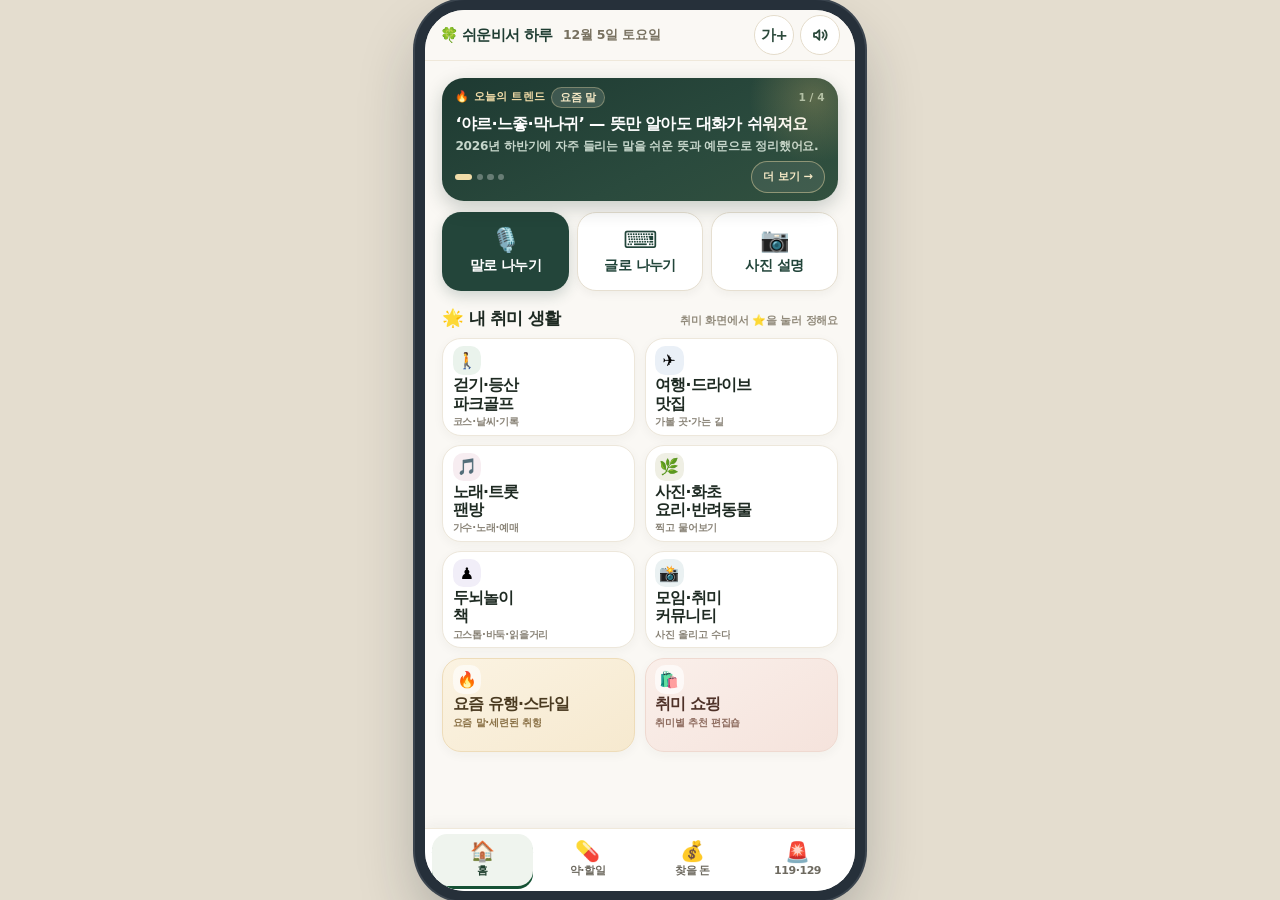
==== commit 5ae2dd92: "쉬운비서 하루 v10 — 취미 중심 한 화면 개편(트렌드 카드·어른 SNS 피드·말벗 대화·취미 쇼핑)" ====
--- a/haru/index.html
+++ b/haru/index.html
@@ -4,7 +4,7 @@
 <meta charset="utf-8">
 <meta name="viewport" content="width=device-width, initial-scale=1, viewport-fit=cover">
 <meta name="theme-color" content="#FAF8F4">
-<title>쉬운비서 하루 v9 — 좋아하는 인물 소식·예매와 주제별 쇼핑, 시니어 생활비서 (연습판)</title>
+<title>쉬운비서 하루 — 취미와 오늘을 챙기는 생활비서</title>
 <style>
   :root{
     --cream:#FAF8F4;
@@ -1699,6 +1699,356 @@
   .fan-sheet-row > div{flex:1 1 0;min-width:0}
 
 </style>
+  <style>
+  /* ============================================================
+     v10 · 취미 중심 한 화면 (2026-11-27)
+     ============================================================ */
+  .hx-head{
+    flex:0 0 auto;display:flex;align-items:center;gap:.4rem;
+    padding:.3rem .8rem .28rem;background:rgba(250,248,244,.97);
+    border-bottom:1px solid #EFE8DA;
+  }
+  .hx-brand{font-size:.78rem;font-weight:900;letter-spacing:-.045em;color:#1F3D32;white-space:nowrap}
+  .hx-date{margin-left:.15rem;font-size:.66rem;font-weight:800;color:#77705F;white-space:nowrap;letter-spacing:-.02em}
+  .hx-tools{margin-left:auto;display:flex;align-items:center;gap:.3rem}
+  .hx-fs{
+    min-width:2.1rem;height:2.1rem;padding:0 .3rem;border-radius:999px;
+    border:1px solid #E4DCCB;background:#fff;color:#2C4A3C;
+    font-size:.78rem;font-weight:900;letter-spacing:-.06em;cursor:pointer;
+  }
+  .hx-fs:active{background:#F2EEE4}
+  .hx-fs:focus-visible{outline:3px solid #9DB5A5;outline-offset:2px}
+  .hx-weather{position:absolute;width:1px;height:1px;overflow:hidden;clip:rect(0 0 0 0);white-space:nowrap}
+  .hx-speak{width:2.1rem;height:2.1rem;border-radius:999px;border:1px solid #E4DCCB;background:#fff;color:#2C4A3C;box-shadow:none}
+  .hx-speak.is-on{background:#23453A;border-color:#23453A;color:#fff}
+
+  /* 오늘의 트렌드 */
+  .hx-trend{
+    position:relative;margin:0 0 .6rem;padding:.5rem .7rem .42rem;border-radius:1.15rem;
+    background:linear-gradient(155deg,#1E3A32,#2A4A3D 62%,#32513F);
+    color:#fff;box-shadow:0 .35rem 1rem rgba(24,46,38,.22);overflow:hidden;
+  }
+  .hx-trend:before{
+    content:'';position:absolute;right:-2.2rem;top:-2.4rem;width:7rem;height:7rem;border-radius:999px;
+    background:radial-gradient(circle,rgba(214,183,110,.28),rgba(214,183,110,0) 68%);
+  }
+  .hx-trend-top{display:flex;align-items:center;gap:.32rem;margin:0 0 .24rem}
+  .hx-trend-k{
+    font-size:.58rem;font-weight:900;letter-spacing:.02em;color:#F1DCA8;
+    text-transform:none;white-space:nowrap;
+  }
+  .hx-trend-n{margin-left:auto;font-size:.56rem;font-weight:800;color:#A9C3B5;white-space:nowrap}
+  .hx-trend-tag{
+    display:inline-block;margin:0;padding:.09rem .4rem;border-radius:999px;
+    background:rgba(255,255,255,.13);border:1px solid rgba(241,220,168,.34);
+    font-size:.56rem;font-weight:900;color:#F6E9C6;letter-spacing:-.01em;
+  }
+  .hx-trend-t{display:block;margin:0;font-size:.86rem;font-weight:900;line-height:1.32;letter-spacing:-.045em;color:#fff}
+  .hx-trend-s{display:block;margin:.16rem 0 0;font-size:.64rem;font-weight:700;line-height:1.45;color:#C6D6CB;letter-spacing:-.02em}
+  .hx-trend-t{display:-webkit-box;-webkit-line-clamp:1;-webkit-box-orient:vertical;overflow:hidden;min-height:1.36em}
+  .hx-trend-s{display:-webkit-box;-webkit-line-clamp:1;-webkit-box-orient:vertical;overflow:hidden;min-height:1.45em}
+  .hx-trend-foot{display:flex;align-items:center;gap:.3rem;margin-top:.26rem}
+  .hx-trend-dots{display:flex;align-items:center;gap:.22rem}
+  .hx-dot{width:.34rem;height:.34rem;border-radius:999px;border:0;padding:0;background:rgba(255,255,255,.3);cursor:pointer}
+  .hx-dot.is-on{width:.9rem;background:#F1DCA8}
+  .hx-trend-go{
+    margin-left:auto;display:inline-flex;align-items:center;gap:.2rem;min-height:1.7rem;padding:0 .55rem;
+    border-radius:999px;border:1px solid rgba(241,220,168,.45);background:rgba(255,255,255,.08);
+    color:#F6E9C6;font-size:.6rem;font-weight:900;cursor:pointer;
+  }
+  .hx-trend-go:active{background:rgba(255,255,255,.18)}
+
+  /* 바로 쓰는 3개 */
+  .hx-acts{display:grid;grid-template-columns:repeat(3,1fr);gap:.4rem;margin:0 0 .7rem}
+  .hx-act{
+    display:flex;flex-direction:column;align-items:center;justify-content:center;gap:.16rem;
+    min-height:4.15rem;padding:.36rem .18rem;border:0;border-radius:1rem;
+    background:#23453A;color:#fff;font-size:.76rem;font-weight:900;letter-spacing:-.04em;
+    box-shadow:0 .28rem .7rem rgba(35,69,58,.2);cursor:pointer;
+  }
+  .hx-act:active{transform:scale(.985)}
+  .hx-act.alt{background:#fff;color:#22453A;border:1px solid #E6DFD1;box-shadow:0 .16rem .5rem rgba(40,35,25,.05)}
+  .hx-aico{font-size:1.25rem;line-height:1.05}
+
+  /* 섹션 머리 */
+  .hx-sec{display:flex;align-items:baseline;justify-content:space-between;gap:.4rem;margin:0 0 .4rem}
+  .hx-sec h2{margin:0;font-size:.92rem;font-weight:900;letter-spacing:-.045em;color:#1E2A22}
+  .hx-sec span{font-size:.58rem;font-weight:800;color:#918A7B;letter-spacing:-.02em;text-align:right}
+
+  /* 취미 카드 2열 */
+  .hx-grid{display:grid;grid-template-columns:1fr 1fr;gap:.48rem}
+  .hx-card{
+    position:relative;display:flex;flex-direction:column;align-items:flex-start;
+    min-height:4.95rem;padding:.36rem .5rem .34rem;border:1px solid #EDE7DB;border-radius:1rem;
+    background:#fff;text-align:left;cursor:pointer;
+    box-shadow:0 .16rem .55rem rgba(40,35,25,.045);
+  }
+  .hx-card:active{transform:scale(.985)}
+  .hx-card.is-pin{border-color:#E2C88B;box-shadow:0 .2rem .8rem rgba(169,130,47,.16)}
+  .hx-card.is-pin .hx-pinbadge{display:inline-block}
+  .hx-pinbadge{
+    display:none;position:absolute;top:.4rem;right:.4rem;
+    font-size:.5rem;font-weight:900;color:#7A5C1A;background:#F7ECCB;
+    border-radius:999px;padding:.08rem .32rem;letter-spacing:-.02em;
+  }
+  .hx-ico{
+    display:flex;align-items:center;justify-content:center;width:1.5rem;height:1.5rem;border-radius:.55rem;
+    font-size:.84rem;margin:0 0 .08rem;background:#F1F4EE;
+  }
+  .hx-t{display:block;font-size:.82rem;font-weight:900;line-height:1.18;letter-spacing:-.05em;color:#1E2A22}
+  .hx-s{display:block;margin-top:.1rem;max-width:100%;font-size:.54rem;font-weight:700;line-height:1.3;white-space:nowrap;overflow:hidden;text-overflow:ellipsis;letter-spacing:-.02em;color:#8A8478}
+  .hx-feat{background:linear-gradient(150deg,#FBF3E2,#F6E9CF);border-color:#EEDCB9}
+  .hx-feat .hx-ico{background:rgba(255,255,255,.6)}
+  .hx-feat .hx-t{color:#4A3A20}
+  .hx-feat .hx-s{color:#8A7146}
+  .hx-clay{background:linear-gradient(150deg,#FAEFEA,#F5E3DC);border-color:#EFD9D0}
+  .hx-clay .hx-ico{background:rgba(255,255,255,.65)}
+  .hx-clay .hx-t{color:#4E3128}
+  .hx-clay .hx-s{color:#8C6A5D}
+
+  .hx-foot{
+    display:flex;align-items:center;justify-content:center;gap:.5rem;
+    margin:.45rem 0 0;font-size:.56rem;font-weight:700;color:#9A9384;
+  }
+  .hx-link{border:0;background:none;padding:.2rem;font-size:.56rem;font-weight:800;color:#7A7468;text-decoration:underline;text-underline-offset:.15rem;cursor:pointer}
+
+  /* 맨 아래 슬림 1줄 */
+  .hx-bar{
+    flex:0 0 auto;display:flex;gap:.18rem;
+    padding:.25rem .35rem calc(.25rem + env(safe-area-inset-bottom));
+    background:#fff;border-top:1px solid #EFE8DA;box-shadow:0 -.18rem .7rem rgba(40,35,25,.05);
+  }
+  .hx-bar .tab{
+    flex:1 1 0;min-width:0;min-height:2.75rem;display:flex;flex-direction:column;align-items:center;justify-content:center;
+    gap:.04rem;padding:.2rem .08rem;border:0;border-radius:.8rem;background:transparent;
+    color:#6E6A60;font-size:.58rem;font-weight:800;letter-spacing:-.04em;cursor:pointer;
+  }
+  .hx-bar .tab .hx-bic{font-size:1.05rem;line-height:1.05}
+  .hx-bar .tab.is-on{background:#EFF4EE;color:#20402F;font-weight:900}
+  .hx-bar .tab:focus-visible{outline:3px solid #9DB5A5;outline-offset:-1px}
+
+  /* 취미 상세 */
+  .hx-hero{
+    padding:.75rem .8rem;border:1px solid #EDE7DB;border-radius:1.15rem;background:#fff;
+    margin:0 0 .65rem;box-shadow:0 .18rem .6rem rgba(40,35,25,.05);
+  }
+  .hx-hero .em{font-size:1.5rem;line-height:1}
+  .hx-hero h2{margin:.2rem 0 .1rem;font-size:1.08rem;font-weight:900;letter-spacing:-.05em;color:#1E2A22}
+  .hx-hero p{margin:0;font-size:.68rem;font-weight:700;color:#77705F;line-height:1.4;letter-spacing:-.02em}
+  .hx-act2grid{display:grid;grid-template-columns:1fr 1fr;gap:.42rem;margin:0 0 .65rem}
+  .hx-act2{
+    display:flex;flex-direction:column;gap:.12rem;min-height:3.9rem;padding:.5rem .55rem;
+    border:1px solid #EDE7DB;border-radius:.9rem;background:#fff;text-align:left;cursor:pointer;
+    box-shadow:0 .14rem .5rem rgba(40,35,25,.04);
+  }
+  .hx-act2:active{transform:scale(.985)}
+  .hx-act2 .e{font-size:1rem;line-height:1.1}
+  .hx-act2 b{font-size:.78rem;font-weight:900;letter-spacing:-.045em;color:#1E2A22;line-height:1.25}
+  .hx-act2 span{font-size:.56rem;font-weight:700;color:#8A8478;line-height:1.3;letter-spacing:-.02em}
+  .hx-guide{
+    padding:.68rem .75rem;border:1px solid #EDE7DB;border-radius:1.1rem;background:#fff;margin:0 0 .6rem;
+  }
+  .hx-guide h3{
+    display:flex;align-items:center;gap:.3rem;margin:0 0 .35rem;
+    font-size:.82rem;font-weight:900;letter-spacing:-.04em;color:#20402F;
+  }
+  .hx-li{
+    display:flex;gap:.42rem;padding:.32rem 0;border-top:1px dashed #EFE9DC;
+    font-size:.7rem;font-weight:700;color:#3D463F;line-height:1.47;letter-spacing:-.02em;
+  }
+  .hx-li.first{border-top:0;padding-top:.05rem}
+  .hx-li i{flex:0 0 auto;font-style:normal;font-size:.82rem;line-height:1.4}
+  .hx-note{margin:.35rem 0 0;font-size:.56rem;line-height:1.5;font-weight:700;color:#918A7B;letter-spacing:-.02em}
+  .hx-pin{
+    display:flex;align-items:center;justify-content:center;gap:.3rem;width:100%;min-height:2.8rem;
+    border:1px solid #E4DCCB;border-radius:.9rem;background:#fff;color:#3B4A3F;
+    font-size:.76rem;font-weight:900;letter-spacing:-.03em;cursor:pointer;margin:0 0 .4rem;
+  }
+  .hx-pin[aria-pressed="true"]{background:#F9F2DF;border-color:#E4C88E;color:#7A5C1A}
+  .hx-shopbtn{
+    display:flex;align-items:center;justify-content:center;gap:.32rem;width:100%;min-height:2.95rem;
+    border:0;border-radius:.95rem;background:#23453A;color:#fff;text-decoration:none;cursor:pointer;
+    font-size:.8rem;font-weight:900;letter-spacing:-.03em;box-shadow:0 .26rem .7rem rgba(35,69,58,.18);
+  }
+  .hx-shopbtn.alt{background:#FBF3E2;color:#5A4522;box-shadow:none;border:1px solid #EEDCB9}
+
+  /* 요즘 유행 · 스타일 */
+  .sty-tabs{display:grid;grid-template-columns:1fr 1fr;gap:.22rem;background:#EFEAE0;border-radius:.85rem;padding:.2rem;margin:0 0 .7rem}
+  .sty-tab{
+    min-height:2.55rem;border:0;border-radius:.68rem;background:transparent;color:#5C564C;
+    font-size:.72rem;font-weight:900;letter-spacing:-.03em;cursor:pointer;
+  }
+  .sty-tab.is-on{background:#fff;color:#1E2A22;box-shadow:0 .1rem .3rem rgba(40,35,25,.09)}
+  .sty-word{
+    padding:.55rem .68rem;border:1px solid #EDE7DB;border-radius:.95rem;background:#fff;margin:0 0 .38rem;
+  }
+  .sty-word b{display:block;font-size:.88rem;font-weight:900;letter-spacing:-.04em;color:#20402F}
+  .sty-word b em{font-style:normal;font-size:.56rem;font-weight:800;color:#A9822F;margin-left:.28rem;vertical-align:.08rem}
+  .sty-word .mean{margin:.1rem 0 .22rem;font-size:.7rem;font-weight:700;line-height:1.45;color:#3D463F;letter-spacing:-.02em}
+  .sty-word .ex{margin:0;font-size:.62rem;font-weight:700;color:#8A8478;line-height:1.4;letter-spacing:-.02em}
+  .sty-pick{
+    margin:.5rem 0 0;padding:.55rem .68rem;border-radius:.9rem;background:#F7F3E8;border:1px solid #EEE5D2;
+    font-size:.64rem;font-weight:700;line-height:1.5;color:#5C564C;
+  }
+  .sty-life h3{
+    display:flex;align-items:center;gap:.3rem;margin:0 0 .3rem;font-size:.8rem;font-weight:900;
+    letter-spacing:-.04em;color:#20402F;
+  }
+
+  /* 쇼핑 */
+  .hx-cat{
+    display:flex;align-items:center;gap:.55rem;padding:.55rem .6rem;min-height:none;
+    border:1px solid #EDE7DB;border-radius:.95rem;background:#fff;text-decoration:none;color:inherit;
+    margin:0 0 .38rem;box-shadow:0 .14rem .5rem rgba(40,35,25,.04);
+  }
+  .hx-cat:active{transform:scale(.99)}
+  .hx-cat .e{
+    flex:0 0 auto;display:grid;place-items:center;width:2.2rem;height:2.2rem;border-radius:.7rem;
+    background:#F4F1E8;font-size:1.05rem;
+  }
+  .hx-cat b{display:block;font-size:.8rem;font-weight:900;letter-spacing:-.04em;color:#1E2A22}
+  .hx-cat span{display:block;margin-top:.06rem;font-size:.58rem;font-weight:700;color:#8A8478;letter-spacing:-.02em}
+  .hx-cat .go{margin-left:auto;flex:0 0 auto;font-size:.56rem;font-weight:900;color:#A9822F;white-space:nowrap}
+  .hx-cat.soon{background:#FCFAF5}
+  .hx-cat.soon .go{color:#8A8478}
+
+  /* 어른 SNS 피드 */
+  .fd-chips{display:flex;gap:.3rem;overflow-x:auto;padding:.05rem 0 .5rem;scrollbar-width:none;
+    -webkit-mask-image:linear-gradient(90deg,#000 calc(100% - 1.4rem),rgba(0,0,0,.15));mask-image:linear-gradient(90deg,#000 calc(100% - 1.4rem),rgba(0,0,0,.15))}
+  .fd-chips::-webkit-scrollbar{display:none}
+  .fd-chip{
+    flex:0 0 auto;min-height:2.25rem;padding:.28rem .62rem;border-radius:999px;
+    border:1px solid #E6DFD1;background:#fff;color:#4A534C;
+    font-size:.64rem;font-weight:800;letter-spacing:-.03em;white-space:nowrap;cursor:pointer;
+  }
+  .fd-chip.is-on{background:#23453A;border-color:#23453A;color:#fff}
+  .fd-new{
+    display:flex;align-items:center;justify-content:center;gap:.3rem;width:100%;min-height:2.95rem;
+    border:0;border-radius:.95rem;background:#23453A;color:#fff;font-size:.8rem;font-weight:900;
+    letter-spacing:-.03em;margin:0 0 .7rem;cursor:pointer;box-shadow:0 .26rem .7rem rgba(35,69,58,.18);
+  }
+  .fd-post{
+    background:#fff;border:1px solid #EDE7DB;border-radius:1.1rem;overflow:hidden;margin:0 0 .6rem;
+    box-shadow:0 .18rem .6rem rgba(40,35,25,.05);
+  }
+  .fd-ph{
+    position:relative;height:10.5rem;display:grid;place-items:center;font-size:3.4rem;
+    background:linear-gradient(140deg,#E8F1EA,#DCE7DE);
+  }
+  .fd-ph.p2{background:linear-gradient(140deg,#F3EEE0,#E9DFC9)}
+  .fd-ph.p3{background:linear-gradient(140deg,#E9EFF5,#DDE7EF)}
+  .fd-ph.p4{background:linear-gradient(140deg,#F6EBE5,#EEDCD3)}
+  .fd-ph.p5{background:linear-gradient(140deg,#EFEAF6,#E2DCEF)}
+  .fd-ph img{width:100%;height:100%;object-fit:cover;display:block}
+  .fd-ph-note{position:absolute;right:.4rem;bottom:.35rem;font-size:.5rem;font-weight:800;color:rgba(30,42,34,.42);background:rgba(255,255,255,.55);border-radius:999px;padding:.08rem .35rem}
+  .fd-body{padding:.52rem .62rem .58rem}
+  .fd-who{display:flex;align-items:center;gap:.32rem;margin:0 0 .3rem}
+  .fd-av{
+    flex:0 0 auto;display:grid;place-items:center;width:1.5rem;height:1.5rem;border-radius:999px;
+    background:#F1ECE0;font-size:.72rem;overflow:hidden;
+  }
+  .fd-av img{width:100%;height:100%;object-fit:cover}
+  .fd-nm{font-size:.62rem;font-weight:900;color:#3D463F;letter-spacing:-.02em}
+  .fd-tm{font-size:.54rem;font-weight:700;color:#A39C8C}
+  .fd-txt{margin:0 0 .4rem;font-size:.74rem;font-weight:700;line-height:1.5;color:#26302A;letter-spacing:-.02em}
+  .fd-acts2{display:flex;align-items:center;gap:.3rem}
+  .fd-like{
+    display:inline-flex;align-items:center;gap:.24rem;min-height:2.1rem;padding:0 .55rem;
+    border-radius:999px;border:1px solid #E6DFD1;background:#fff;font-size:.64rem;font-weight:900;
+    color:#8A5A5A;cursor:pointer;letter-spacing:-.02em;
+  }
+  .fd-like.is-on{background:#FBEDED;border-color:#F0CFCF;color:#B03A4A}
+  .fd-more{
+    display:inline-flex;align-items:center;gap:.22rem;min-height:2.1rem;padding:0 .55rem;
+    border-radius:999px;border:1px solid #E6DFD1;background:#fff;font-size:.62rem;font-weight:800;
+    color:#5C564C;cursor:pointer;letter-spacing:-.02em;
+  }
+  .fd-tagcls{margin-left:auto;font-size:.54rem;font-weight:800;color:#A39C8C;white-space:nowrap}
+  .fd-comments{margin-top:.42rem;border-top:1px dashed #EFE9DC;padding-top:.38rem}
+  .fd-cmt{margin:.12rem 0;font-size:.66rem;font-weight:700;line-height:1.45;color:#3D463F;letter-spacing:-.02em}
+  .fd-cmt b{font-weight:900;color:#20402F;margin-right:.22rem}
+  .fd-cform{display:flex;gap:.28rem;margin-top:.32rem}
+  .fd-cinput{
+    flex:1 1 auto;min-width:0;min-height:2.25rem;border:1px solid #E6DFD1;border-radius:.7rem;
+    padding:0 .55rem;font-size:.7rem;font-weight:700;background:#FDFBF6;color:#26302A;
+  }
+  .fd-cinput:focus{outline:2px solid #9DB5A5;outline-offset:1px}
+  .fd-csend{
+    flex:0 0 auto;min-height:2.25rem;padding:0 .65rem;border-radius:.7rem;border:0;
+    background:#23453A;color:#fff;font-size:.66rem;font-weight:900;cursor:pointer;
+  }
+  .fd-empty{padding:1.1rem .8rem;text-align:center;font-size:.7rem;font-weight:700;color:#8A8478;background:#fff;border:1px dashed #E4DCCB;border-radius:1rem;margin:0 0 .6rem}
+
+  /* 피드 작성 시트 */
+  .fd-file{
+    display:flex;align-items:center;justify-content:center;min-height:2.9rem;
+    border:1px dashed #D9CFBB;border-radius:.9rem;background:#FDFBF6;
+    font-size:.76rem;font-weight:900;color:#4A534C;margin:.4rem 0;cursor:pointer;
+  }
+  .fd-preview{border-radius:.9rem;overflow:hidden;margin:.3rem 0;background:#F4F1E8}
+  .fd-preview img{width:100%;display:block;max-height:38vh;object-fit:cover}
+  .fd-input{
+    width:100%;min-height:2.8rem;border:1px solid #E6DFD1;border-radius:.8rem;padding:0 .7rem;
+    font-size:.8rem;font-weight:700;margin:.3rem 0;background:#fff;color:#26302A;
+  }
+  .fd-input:focus{outline:2px solid #9DB5A5;outline-offset:1px}
+  .fd-picks{display:flex;flex-wrap:wrap;gap:.28rem;margin:.2rem 0 .35rem}
+
+  /* 생활 수첩 바로가기 */
+  .hx-quick{display:grid;grid-template-columns:repeat(4,1fr);gap:.3rem;margin:0 0 .6rem}
+  .hx-q{
+    display:flex;flex-direction:column;align-items:center;justify-content:center;gap:.08rem;
+    min-height:2.8rem;padding:.25rem .1rem;border:1px solid #EDE7DB;border-radius:.8rem;background:#fff;
+    font-size:.55rem;font-weight:800;letter-spacing:-.04em;color:#4A534C;cursor:pointer;
+  }
+  .hx-q span{font-size:.95rem;line-height:1.1}
+  .hx-q:active{background:#F7F3E8}
+
+  /* 119 · 129 */
+  .hx-call{
+    display:flex;align-items:center;gap:.55rem;padding:.65rem .7rem;border-radius:1rem;
+    text-decoration:none;color:inherit;margin:0 0 .45rem;border:1px solid #EDE7DB;background:#fff;
+  }
+  .hx-call b{font-size:1.05rem;font-weight:900;letter-spacing:-.03em;color:#7A2A2A}
+  .hx-call span{display:block;font-size:.62rem;font-weight:700;color:#7A7468;letter-spacing:-.02em}
+  .hx-call .go{margin-left:auto;font-size:.6rem;font-weight:900;color:#B03A4A;white-space:nowrap}
+  .hx-call.em{background:#FBEDED;border-color:#F0D2D2}
+  .hx-call.cool b{color:#1F4A63}
+  .hx-call.cool .go{color:#2C6A8C}
+
+  /* 기존 화면 다듬기 — 파랑·원색 버튼을 차분하게 */
+  body .speak-btn{border-width:1px;border-color:#E4DCCB;background:#fff;color:#2C4A3C;border-radius:999px}
+  body .speak-btn.is-on{background:#23453A;border-color:#23453A;color:#fff}
+  body .back-btn{
+    min-height:2.6rem;padding:.35rem .72rem;border-width:1px;border-color:#E6DFD1;background:#fff;
+    color:#2C4A3C;font-size:.78rem;border-radius:999px;box-shadow:none;
+  }
+
+  /* 큰 글씨에서는 트렌드 문장을 두 줄까지 */
+  html[data-size="large"] .hx-trend-t,
+  html[data-size="xlarge"] .hx-trend-t{-webkit-line-clamp:2;min-height:2.72em}
+  html[data-size="large"] .hx-trend-s,
+  html[data-size="xlarge"] .hx-trend-s{-webkit-line-clamp:2;min-height:2.9em}
+
+  /* 데스크톱 미리보기: 폰 틀을 조금 크게, 기본 글씨를 틀에 맞춤 */
+  @media (min-width:540px){
+    html{font-size:17.5px}
+    body{padding:.5rem .6rem}
+    .phone{height:min(1000px,calc(100dvh - 1rem))}
+  }
+  @media (min-width:540px) and (min-height:880px){
+    html{font-size:19px}
+  }
+
+  /* 기존 화면 색 정리 — 파랑 강조를 차분한 초록/크림으로 */
+  body .read-btn{border-width:1px;border-color:#E4DCCB;background:#fff;color:#2C4A3C;border-radius:999px}
+  body .read-btn.is-on{background:#23453A;border-color:#23453A;color:#fff}
+  body .scan-modes{grid-template-columns:repeat(2,1fr);background:#F2EDE2;border-radius:1rem;padding:.26rem;gap:.26rem}
+  body .scan-mode{min-height:3.4rem;font-size:.72rem}
+  body .scan-mode.is-on{background:#23453A;box-shadow:0 .12rem .3rem rgba(24,46,38,.3)}
+  body .file-btn{border-color:#DCD2BE;background:#FDFBF6;color:#2C4A3C}
+  body .chat-honest{background:#F7F3E8;border-color:#EEE5D2;color:#5C564C}
+  </style>
 </head>
 <body>
 
@@ -1769,27 +2119,15 @@
 
 <div class="phone" id="phone">
 
-  <header class="app-header">
-    <div class="brand-row">
-      <span class="brand">🍀 쉬운비서 하루</span>
-      <span class="brand-badge">연습판</span>
-    </div>
-    <div class="greet">
-      <div class="greet-txt">
-        <h1 class="hello" id="todayLine">오늘</h1>
-        <p class="today-date" id="todayWeather">날씨·미세먼지는 ‘더 보기’에서 확인해요</p>
-      </div>
-      <button type="button" class="speak-btn" id="readBtn" aria-label="이 화면 읽어 주기">
+  <header class="hx-head">
+    <span class="hx-brand">🍀 쉬운비서 하루</span>
+    <span class="hx-date" id="todayLine">오늘</span>
+    <span class="hx-weather" id="todayWeather" aria-live="polite">날씨·미세먼지는 ‘오늘 외출 판단’에서 확인해요</span>
+    <div class="hx-tools">
+      <button type="button" class="hx-fs" id="hxFontBtn" aria-label="글씨 크기 바꾸기" title="글씨 크기">가+</button>
+      <button type="button" class="speak-btn hx-speak" id="readBtn" aria-label="이 화면 읽어 주기">
         <svg class="ic" aria-hidden="true"><use href="#ic-speaker"/></svg>
       </button>
-    </div>
-    <div class="font-row">
-      <span class="font-label" id="fontLabel">글씨 크기</span>
-      <div class="seg" role="group" aria-labelledby="fontLabel">
-        <button type="button" class="seg-btn is-on" data-size="normal" aria-pressed="true">보통</button>
-        <button type="button" class="seg-btn" data-size="large" aria-pressed="false">크게</button>
-        <button type="button" class="seg-btn" data-size="xlarge" aria-pressed="false">아주 크게</button>
-      </div>
     </div>
   </header>
 
@@ -1802,11 +2140,18 @@
         <p>약 드실 시간도 여기서 챙겨요.</p>
       </div>
 
+      <div class="hx-quick">
+        <button type="button" class="hx-q" data-goto="panel-meds"><span aria-hidden="true">💊</span>약 달력</button>
+        <button type="button" class="hx-q" data-goto="panel-health"><span aria-hidden="true">📈</span>건강수첩</button>
+        <button type="button" class="hx-q" data-goto="jobs-panel"><span aria-hidden="true">💼</span>일자리</button>
+        <button type="button" class="hx-q" data-goto="panel-memo"><span aria-hidden="true">🗒️</span>기억수첩</button>
+      </div>
+
       <button type="button" class="ask-hero" id="heroChatBtn">
         <span class="ask-hero-ico" aria-hidden="true">🗣️</span>
         <span class="ask-hero-txt">
-          <strong>말로 물어보기</strong>
-          <span>“오늘 약 뭐 있어?” 하고 말해 보세요. 알아서 찾아 드려요.</span>
+          <strong>글로 나누기</strong>
+          <span>“오늘 약 뭐 있어?” 하고 적어 보세요. 알아서 찾아 드려요.</span>
         </span>
       </button>
 
@@ -2110,7 +2455,7 @@
       </button>
       <div class="chat-top">
         <div class="chat-top-txt">
-          <h2>글로 대화하기</h2>
+          <h2>글로 나누기</h2>
           <p>적으면 알아서 정리해 드려요. 말로 하려면 아래 마이크를 누르세요.</p>
         </div>
         <div class="chat-tools">
@@ -2119,7 +2464,7 @@
         </div>
       </div>
 
-      <p class="chat-honest">진짜 AI가 아니에요. 이 앱에 저장된 일정·뉴스·용어·값·기억수첩 안에서만 대답하고, 모르면 모른다고 말해요.</p>
+      <p class="chat-honest">말벗이자 생활비서예요. 일정·약·돈·뉴스처럼 이 앱에 담긴 것은 정확히 찾아 드리고, 세상 이야기는 함께 나눠요. 사실은 아는 것만 말하고, 모르면 솔직하게 말해요.</p>
 
       <div class="chat-log" id="chatLog" aria-live="polite"></div>
 
@@ -2128,7 +2473,7 @@
       <form class="chat-composer" id="chatForm">
         <button type="button" class="mic-btn" id="micBtn" aria-label="말로 물어보기" aria-pressed="false">🎤</button>
         <label class="sr-only" for="chatInput">물어볼 말</label>
-        <input type="text" class="chat-input" id="chatInput" placeholder="예) 오늘 약" autocomplete="off" enterkeyhint="send">
+        <input type="text" class="chat-input" id="chatInput" placeholder="예) 오늘 약 / 심심한데 뭐 하지?" autocomplete="off" enterkeyhint="send">
         <button type="submit" class="chat-submit btn btn-primary chat-send">보내기</button>
       </form>
     </section>
@@ -2138,114 +2483,615 @@
          ============================================================ -->
     <section class="panel" id="panel-home" role="tabpanel" aria-labelledby="tab-home">
 
-      <div class="talk-row">
-        <button type="button" class="talk-btn talk-voice" id="talkVoiceBtn" aria-label="말로 대화하기">
-          <svg class="ic" aria-hidden="true"><use href="#ic-mic"/></svg>
-          <span>말로 대화하기</span>
+      <!-- 오늘의 트렌드 -->
+      <section class="hx-trend" id="hxTrend" aria-label="오늘의 트렌드">
+        <div class="hx-trend-top">
+          <span class="hx-trend-k">🔥 오늘의 트렌드</span>
+          <span class="hx-trend-tag" id="hxTrendTag">요즘 말</span>
+          <span class="hx-trend-n" id="hxTrendN">1 / 4</span>
+        </div>
+        <div id="hxTrendBody">
+          <div class="ti" data-trend="0">
+            <b class="hx-trend-t">‘야르·느좋·막나귀’ — 뜻만 알아도 대화가 쉬워져요</b>
+            <span class="hx-trend-s">2026년 하반기에 자주 들리는 말을 쉬운 뜻과 예문으로 정리했어요.</span>
+          </div>
+          <div class="ti" data-trend="1" hidden>
+            <b class="hx-trend-t">2026년 올해의 단어는 ‘맥싱(Maxxing)’</b>
+            <span class="hx-trend-s">무엇이든 끝까지 최대치로. 룩스맥싱·슬립맥싱처럼 쓰여요.</span>
+          </div>
+          <div class="ti" data-trend="2" hidden>
+            <b class="hx-trend-t">색은 세 가지, 핏은 어깨선부터</b>
+            <span class="hx-trend-s">유행을 다 따라가기보다 내 나이에 맞는 깔끔함이 더 멋있어요.</span>
+          </div>
+          <div class="ti" data-trend="3" hidden>
+            <b class="hx-trend-t">오늘 찍은 사진 한 장이 대화가 돼요</b>
+            <span class="hx-trend-s">모임·취미 커뮤니티에서 이웃과 사진을 나눠 보세요.</span>
+          </div>
+        </div>
+        <div class="hx-trend-foot">
+          <div class="hx-trend-dots" id="hxTrendDots" role="group" aria-label="트렌드 골라 보기">
+            <button type="button" class="hx-dot is-on" data-dot="0" aria-label="1번째 트렌드" aria-pressed="true"></button>
+            <button type="button" class="hx-dot" data-dot="1" aria-label="2번째 트렌드" aria-pressed="false"></button>
+            <button type="button" class="hx-dot" data-dot="2" aria-label="3번째 트렌드" aria-pressed="false"></button>
+            <button type="button" class="hx-dot" data-dot="3" aria-label="4번째 트렌드" aria-pressed="false"></button>
+          </div>
+          <button type="button" class="hx-trend-go" id="hxTrendGo" data-goto="panel-style">더 보기 →</button>
+        </div>
+      </section>
+
+      <!-- 바로 쓰는 3개 -->
+      <div class="hx-acts">
+        <button type="button" class="hx-act" id="talkVoiceBtn" aria-label="말로 나누기">
+          <span class="hx-aico" aria-hidden="true">🎙️</span><span>말로 나누기</span>
         </button>
-        <button type="button" class="talk-btn talk-text" data-goto="panel-chat" aria-label="글로 대화하기">
-          <svg class="ic" aria-hidden="true"><use href="#ic-chat"/></svg>
-          <span>글로 대화하기</span>
+        <button type="button" class="hx-act alt" id="heroChatBtn" data-goto="panel-chat" aria-label="글로 나누기">
+          <span class="hx-aico" aria-hidden="true">⌨️</span><span>글로 나누기</span>
         </button>
-      </div>
-
-      <div class="card aid-preview" id="homeAidCard">
-        <div class="aid-preview-head">
-          <svg class="ic" aria-hidden="true"><use href="#ic-money"/></svg>
-          <b>이번 주에 찾을 수 있는 돈</b>
-          <button type="button" class="more-link" data-goto="panel-welfare">전체 보기</button>
+        <button type="button" class="hx-act alt" data-goto="panel-scan" aria-label="사진 찍어 설명 듣기">
+          <span class="hx-aico" aria-hidden="true">📷</span><span>사진 설명</span>
+        </button>
+      </div>
+
+      <!-- 내 취미 생활 -->
+      <div class="hx-sec">
+        <h2>🌟 내 취미 생활</h2>
+        <span id="hxPinHint">취미 화면에서 ⭐을 눌러 정해요</span>
+      </div>
+
+      <div class="hx-grid" id="hxGrid">
+        <button type="button" class="hx-card" data-hobby="walk" data-goto="panel-hobby-walk">
+          <span class="hx-pinbadge" aria-hidden="true">대표</span>
+          <span class="hx-ico" style="background:#EAF3EC" aria-hidden="true">🚶</span>
+          <b class="hx-t">걷기·등산<br>파크골프</b>
+          <span class="hx-s">코스·날씨·기록</span>
+        </button>
+        <button type="button" class="hx-card" data-hobby="travel" data-goto="panel-hobby-travel">
+          <span class="hx-pinbadge" aria-hidden="true">대표</span>
+          <span class="hx-ico" style="background:#EAF0F7" aria-hidden="true">✈️</span>
+          <b class="hx-t">여행·드라이브<br>맛집</b>
+          <span class="hx-s">가볼 곳·가는 길</span>
+        </button>
+        <button type="button" class="hx-card" data-hobby="song" data-goto="panel-hobby-song">
+          <span class="hx-pinbadge" aria-hidden="true">대표</span>
+          <span class="hx-ico" style="background:#F7EDF1" aria-hidden="true">🎵</span>
+          <b class="hx-t">노래·트롯<br>팬방</b>
+          <span class="hx-s">가수·노래·예매</span>
+        </button>
+        <button type="button" class="hx-card" data-hobby="photo" data-goto="panel-hobby-photo">
+          <span class="hx-pinbadge" aria-hidden="true">대표</span>
+          <span class="hx-ico" style="background:#EFEFE4" aria-hidden="true">🌿</span>
+          <b class="hx-t">사진·화초<br>요리·반려동물</b>
+          <span class="hx-s">찍고 물어보기</span>
+        </button>
+        <button type="button" class="hx-card" data-hobby="brain" data-goto="panel-hobby-brain">
+          <span class="hx-pinbadge" aria-hidden="true">대표</span>
+          <span class="hx-ico" style="background:#F1EEF8" aria-hidden="true">♟️</span>
+          <b class="hx-t">두뇌놀이<br>책</b>
+          <span class="hx-s">고스톱·바둑·읽을거리</span>
+        </button>
+        <button type="button" class="hx-card" data-hobby="friend" data-goto="panel-feed">
+          <span class="hx-pinbadge" aria-hidden="true">대표</span>
+          <span class="hx-ico" style="background:#EAF1F2" aria-hidden="true">📸</span>
+          <b class="hx-t">모임·취미<br>커뮤니티</b>
+          <span class="hx-s">사진 올리고 수다</span>
+        </button>
+        <button type="button" class="hx-card hx-feat" data-goto="panel-style">
+          <span class="hx-ico" aria-hidden="true">🔥</span>
+          <b class="hx-t">요즘 유행·스타일</b>
+          <span class="hx-s">요즘 말·세련된 취향</span>
+        </button>
+        <button type="button" class="hx-card hx-clay" data-goto="panel-store">
+          <span class="hx-ico" aria-hidden="true">🛍️</span>
+          <b class="hx-t">취미 쇼핑</b>
+          <span class="hx-s">취미별 추천 편집숍</span>
+        </button>
+      </div>
+
+    </section>
+
+    <!-- ============================================================
+         v10 · 취미 상세 (걷기·여행·노래·사진·두뇌)
+         ============================================================ -->
+
+    <section class="panel" id="panel-hobby-walk" role="tabpanel" aria-labelledby="tab-home" hidden>
+      <button type="button" class="back-btn" data-goto="panel-home">
+        <svg class="ic ic-sm" aria-hidden="true"><use href="#ic-arrow"/></svg> 홈
+      </button>
+      <div class="hx-hero">
+        <span class="em" aria-hidden="true">🚶</span>
+        <h2>걷기·등산·파크골프</h2>
+        <p>오늘 걸어도 될지, 어디로 걸을지 함께 봐요.</p>
+      </div>
+      <div class="hx-act2grid">
+        <button type="button" class="hx-act2" data-goto="panel-weather">
+          <span class="e" aria-hidden="true">🌤️</span><b>오늘 외출 판단</b><span>미세먼지·기온 먼저</span>
+        </button>
+        <button type="button" class="hx-act2" data-goto="panel-travel">
+          <span class="e" aria-hidden="true">🗺️</span><b>걸을 곳 찾기</b><span>가까운 산책·나들이</span>
+        </button>
+        <button type="button" class="hx-act2" data-goto="panel-health">
+          <span class="e" aria-hidden="true">📈</span><b>건강수첩</b><span>혈압·혈당·기록</span>
+        </button>
+        <button type="button" class="hx-act2" data-goto="panel-voice">
+          <span class="e" aria-hidden="true">🎙️</span><b>말로 나누기</b><span>오늘 컨디션 이야기</span>
+        </button>
+      </div>
+      <div class="hx-guide">
+        <h3>이렇게 챙기면 좋아요</h3>
+        <div class="hx-li first"><i aria-hidden="true">🌤️</i><span>나가기 전에 미세먼지와 기온을 먼저 봐요. 나쁨이면 실내 복도나 계단 걷기로 바꿔도 좋아요.</span></div>
+        <div class="hx-li"><i aria-hidden="true">🤸</i><span>걷기 전 3분 — 발목 돌리기, 무릎 굽혔다 펴기, 어깨 돌리기만 해도 몸이 가벼워져요.</span></div>
+        <div class="hx-li"><i aria-hidden="true">🦵</i><span>무릎이 아프면 오르막과 계단을 줄이고 평지부터. 통증이 이틀 넘게 남으면 병원에 물어보세요.</span></div>
+        <div class="hx-li"><i aria-hidden="true">⛳</i><span>파크골프는 라운드 전 10분 워밍업, 물·모자·자외선 차단을 챙기면 끝까지 즐겁게 할 수 있어요.</span></div>
+        <div class="hx-li"><i aria-hidden="true">📝</i><span>걷고 나서 오늘 몇 분 걸었는지 건강수첩에 한 줄 적어 두면 다음 주가 보여요.</span></div>
+        <p class="hx-note">운동 처방이 아니라 생활 안내예요. 몸 상태가 다르면 의사·물리치료사와 상의하세요.</p>
+      </div>
+      <button type="button" class="hx-pin" data-pin="walk" aria-pressed="false">⭐ 내 대표 취미로 정하기</button>
+      <button type="button" class="hx-shopbtn" data-goto="panel-store">🛍️ 쇼핑 페이지로 보기</button>
+    </section>
+
+    <section class="panel" id="panel-hobby-travel" role="tabpanel" aria-labelledby="tab-home" hidden>
+      <button type="button" class="back-btn" data-goto="panel-home">
+        <svg class="ic ic-sm" aria-hidden="true"><use href="#ic-arrow"/></svg> 홈
+      </button>
+      <div class="hx-hero">
+        <span class="em" aria-hidden="true">✈️</span>
+        <h2>여행·드라이브·맛집</h2>
+        <p>가볼 곳, 가는 길, 먹을 곳까지 한 번에 챙겨요.</p>
+      </div>
+      <div class="hx-act2grid">
+        <button type="button" class="hx-act2" data-goto="panel-travel">
+          <span class="e" aria-hidden="true">🧳</span><b>여행 추천</b><span>가까운 곳부터</span>
+        </button>
+        <button type="button" class="hx-act2" data-goto="panel-transit">
+          <span class="e" aria-hidden="true">🚌</span><b>버스·기차</b><span>시간 미리 확인</span>
+        </button>
+        <button type="button" class="hx-act2" data-goto="panel-scan">
+          <span class="e" aria-hidden="true">📷</span><b>메뉴판·안내문</b><span>사진 찍어 쉬운 말로</span>
+        </button>
+        <button type="button" class="hx-act2" data-goto="panel-voice">
+          <span class="e" aria-hidden="true">🎙️</span><b>말로 나누기</b><span>여행 이야기 나눠요</span>
+        </button>
+      </div>
+      <div class="hx-guide">
+        <h3>떠나기 전 5분 점검</h3>
+        <div class="hx-li first"><i aria-hidden="true">🌤️</i><span>날씨와 미세먼지부터 — ‘오늘 외출 판단’에서 한 번에 봐요.</span></div>
+        <div class="hx-li"><i aria-hidden="true">🎫</i><span>기차·버스는 출발 20분 전 도착이 여유로워요. 표는 화면을 캡처해 두세요.</span></div>
+        <div class="hx-li"><i aria-hidden="true">🚗</i><span>드라이브는 2시간마다 10분 쉬기. 졸리면 참지 말고 바로 휴게소로 들어가세요.</span></div>
+        <div class="hx-li"><i aria-hidden="true">🍚</i><span>맛집은 출발 전에 전화로 영업시간과 주차를 확인하면 헛걸음이 없어요.</span></div>
+        <div class="hx-li"><i aria-hidden="true">🌏</i><span>낯선 메뉴판·표지판은 사진으로 찍어 쉬운 말로 바꿔 보세요.</span></div>
+        <p class="hx-note">가격·운행 시간은 바뀔 수 있어요. 예매 전에 공식 앱이나 전화로 한 번 더 확인하세요.</p>
+      </div>
+      <button type="button" class="hx-pin" data-pin="travel" aria-pressed="false">⭐ 내 대표 취미로 정하기</button>
+      <button type="button" class="hx-shopbtn" data-goto="panel-store">🛍️ 쇼핑 페이지로 보기</button>
+    </section>
+
+    <section class="panel" id="panel-hobby-song" role="tabpanel" aria-labelledby="tab-home" hidden>
+      <button type="button" class="back-btn" data-goto="panel-home">
+        <svg class="ic ic-sm" aria-hidden="true"><use href="#ic-arrow"/></svg> 홈
+      </button>
+      <div class="hx-hero">
+        <span class="em" aria-hidden="true">🎵</span>
+        <h2>노래·트롯·팬방</h2>
+        <p>좋아하는 가수와 노래를 가까이에 두세요.</p>
+      </div>
+      <div class="hx-act2grid">
+        <button type="button" class="hx-act2" data-goto="panel-fan-shop">
+          <span class="e" aria-hidden="true">⭐</span><b>팬·쇼핑</b><span>좋아하는 가수 소식·예매</span>
+        </button>
+        <button type="button" class="hx-act2" data-goto="panel-recorder">
+          <span class="e" aria-hidden="true">🎤</span><b>말로 남기기</b><span>부른 노래·들은 말</span>
+        </button>
+        <button type="button" class="hx-act2" data-goto="panel-feed">
+          <span class="e" aria-hidden="true">📸</span><b>취미 커뮤니티</b><span>노래방 사진 자랑</span>
+        </button>
+        <button type="button" class="hx-act2" data-goto="panel-voice">
+          <span class="e" aria-hidden="true">🎙️</span><b>말로 나누기</b><span>오늘의 한 곡 이야기</span>
+        </button>
+      </div>
+      <div class="hx-guide">
+        <h3>노래 즐기는 좋은 습관</h3>
+        <div class="hx-li first"><i aria-hidden="true">⭐</i><span>좋아하는 가수는 ‘좋아하는 사람’에 넣어 두면 공연·소식 자리가 생겨요.</span></div>
+        <div class="hx-li"><i aria-hidden="true">🎫</i><span>콘서트 예매는 공식 판매처에서만. 날짜와 좌석은 캡처해 두면 헷갈리지 않아요.</span></div>
+        <div class="hx-li"><i aria-hidden="true">💧</i><span>노래방에서는 물을 곁들이고 한 곡마다 쉬어 가세요. 목이 잠기면 다음 날이 힘들어요.</span></div>
+        <div class="hx-li"><i aria-hidden="true">🎤</i><span>부른 노래나 들은 이야기는 ‘말로 남기기’로 남겨 두면 잊지 않아요.</span></div>
+        <div class="hx-li"><i aria-hidden="true">📸</i><span>모임 사진은 다른 사람 얼굴을 가린 뒤에 올려 주세요.</span></div>
+        <p class="hx-note">티켓 결제와 예매는 직접 하셔야 해요. 앱은 공식 창으로만 안내해요.</p>
+      </div>
+      <button type="button" class="hx-pin" data-pin="song" aria-pressed="false">⭐ 내 대표 취미로 정하기</button>
+      <button type="button" class="hx-shopbtn" data-goto="panel-store">🛍️ 쇼핑 페이지로 보기</button>
+    </section>
+
+    <section class="panel" id="panel-hobby-photo" role="tabpanel" aria-labelledby="tab-home" hidden>
+      <button type="button" class="back-btn" data-goto="panel-home">
+        <svg class="ic ic-sm" aria-hidden="true"><use href="#ic-arrow"/></svg> 홈
+      </button>
+      <div class="hx-hero">
+        <span class="em" aria-hidden="true">📷</span>
+        <h2>사진·화초·요리·반려동물</h2>
+        <p>찍어서 물어보고, 자랑하고, 챙겨요.</p>
+      </div>
+      <div class="hx-act2grid">
+        <button type="button" class="hx-act2" data-goto="panel-scan">
+          <span class="e" aria-hidden="true">📷</span><b>사진 찍어 설명</b><span>화초·약봉투·메뉴판</span>
+        </button>
+        <button type="button" class="hx-act2" data-goto="panel-pet-brag">
+          <span class="e" aria-hidden="true">🐾</span><b>반려동물 자랑</b><span>사진·좋아요·댓글</span>
+        </button>
+        <button type="button" class="hx-act2" data-goto="panel-favorites">
+          <span class="e" aria-hidden="true">💚</span><b>챙길 것</b><span>반려동물·사람</span>
+        </button>
+        <button type="button" class="hx-act2" data-goto="panel-feed">
+          <span class="e" aria-hidden="true">📸</span><b>커뮤니티에 올리기</b><span>오늘 찍은 사진</span>
+        </button>
+      </div>
+      <div class="hx-guide">
+        <h3>잘 찍는 3가지 + 화초 돌보기</h3>
+        <div class="hx-li first"><i aria-hidden="true">☀️</i><span>밝은 곳에서, 해를 등지고 찍으면 얼굴과 꽃 색이 살아나요.</span></div>
+        <div class="hx-li"><i aria-hidden="true">🔍</i><span>찍고 싶은 것에 가까이 다가가 화면을 꽉 채우세요. 흔들리지 않게 두 손으로.</span></div>
+        <div class="hx-li"><i aria-hidden="true">🌿</i><span>화초는 잎 앞·잎 뒤·흙을 한 장씩 찍어 두면 상태를 보기 쉬워요.</span></div>
+        <div class="hx-li"><i aria-hidden="true">💧</i><span>물은 시키는 대로가 아니라 흙을 만져 보고 마를 때 주세요. 잎이 노래지면 물이 많았을 수 있어요.</span></div>
+        <div class="hx-li"><i aria-hidden="true">🍲</i><span>요리는 위에서 한 장, 옆에서 한 장. 그릇 가장자리를 닦으면 훨씬 깔끔해 보여요.</span></div>
+        <p class="hx-note">찍은 사진은 이 폰 안에서만 보여 드려요. 밖으로 올리지 않아요.</p>
+      </div>
+      <button type="button" class="hx-pin" data-pin="photo" aria-pressed="false">⭐ 내 대표 취미로 정하기</button>
+      <button type="button" class="hx-shopbtn" data-goto="panel-store">🛍️ 쇼핑 페이지로 보기</button>
+    </section>
+
+    <section class="panel" id="panel-hobby-brain" role="tabpanel" aria-labelledby="tab-home" hidden>
+      <button type="button" class="back-btn" data-goto="panel-home">
+        <svg class="ic ic-sm" aria-hidden="true"><use href="#ic-arrow"/></svg> 홈
+      </button>
+      <div class="hx-hero">
+        <span class="em" aria-hidden="true">♟️</span>
+        <h2>두뇌놀이·책</h2>
+        <p>하루 10분이면 충분해요. 점수는 없어요.</p>
+      </div>
+      <div class="hx-act2grid">
+        <button type="button" class="hx-act2" data-goto="panel-news">
+          <span class="e" aria-hidden="true">📰</span><b>오늘 아침 뉴스</b><span>세 줄로 읽기</span>
+        </button>
+        <button type="button" class="hx-act2" data-goto="panel-term">
+          <span class="e" aria-hidden="true">📖</span><b>쉬운 용어</b><span>어려운 말 풀이</span>
+        </button>
+        <button type="button" class="hx-act2" data-goto="panel-memo">
+          <span class="e" aria-hidden="true">🗒️</span><b>기억수첩</b><span>읽은 곳·적어 두기</span>
+        </button>
+        <button type="button" class="hx-act2" data-goto="panel-voice">
+          <span class="e" aria-hidden="true">🎙️</span><b>말로 나누기</b><span>고스톱·바둑 이야기</span>
+        </button>
+      </div>
+      <div class="hx-guide">
+        <h3>머리 쓰는 10분</h3>
+        <div class="hx-li first"><i aria-hidden="true">📰</i><span>아침에 뉴스 한 편을 소리 내어 읽으면 머리와 눈이 함께 깨어나요.</span></div>
+        <div class="hx-li"><i aria-hidden="true">❓</i><span>모르는 말은 ‘쉬운 용어’에 물어보고, 한 줄로 적어 두면 오래 남아요.</span></div>
+        <div class="hx-li"><i aria-hidden="true">🃏</i><span>고스톱·바둑은 규칙을 새로 익힐 때 머리를 많이 써요. 손자나 이웃에게 한 판 청해 보세요.</span></div>
+        <div class="hx-li"><i aria-hidden="true">📚</i><span>책은 하루 2쪽이면 충분해요. 읽은 곳까지 기억수첩에 적으면 이어 읽기 쉬워요.</span></div>
+        <div class="hx-li"><i aria-hidden="true">🏥</i><span>잊는 일이 갑자기 늘면 가까운 치매안심센터에 무료 검진을 물어보세요. 미루지 않는 게 좋아요.</span></div>
+        <p class="hx-note">놀이와 책은 즐기라고 있는 거예요. 잘하고 못하고는 상관없어요.</p>
+      </div>
+      <button type="button" class="hx-pin" data-pin="brain" aria-pressed="false">⭐ 내 대표 취미로 정하기</button>
+      <button type="button" class="hx-shopbtn" data-goto="panel-store">🛍️ 쇼핑 페이지로 보기</button>
+    </section>
+
+    <!-- ============================================================
+         v10 · 요즘 유행 · 스타일
+         ============================================================ -->
+    <section class="panel" id="panel-style" role="tabpanel" aria-labelledby="tab-home" hidden>
+      <button type="button" class="back-btn" data-goto="panel-home">
+        <svg class="ic ic-sm" aria-hidden="true"><use href="#ic-arrow"/></svg> 홈
+      </button>
+      <div class="hx-hero">
+        <span class="em" aria-hidden="true">🔥</span>
+        <h2>요즘 유행 · 스타일</h2>
+        <p>자녀·손주와 말이 통하는 요즘 말, 그리고 나이에 맞는 세련된 취향.</p>
+      </div>
+
+      <div class="sty-tabs" role="group" aria-label="무엇을 볼까요">
+        <button type="button" class="sty-tab is-on" data-sty="words" aria-pressed="true">요즘 말 사전</button>
+        <button type="button" class="sty-tab" data-sty="life" aria-pressed="false">스타일 · 라이프</button>
+      </div>
+
+      <div id="sty-words">
+        <div class="hx-sec"><h2>요즘 자주 들리는 말</h2><span>2026년 하반기</span></div>
+
+        <div class="sty-word">
+          <b>야르 <em>감탄사</em></b>
+          <p class="mean">신나거나 기분이 좋을 때 가볍게 내는 말이에요.</p>
+          <p class="ex">티켓 예매 성공! 야르!</p>
         </div>
-        <div id="homeAidList"></div>
-        <p class="fine" id="homeAidNote">내 이름으로 된 돈, 아직 안 찾은 것 · 2026-11-18 확인 기준</p>
-      </div>
-
-      <div class="home-sec">
-        <div class="sec-title">
-          <svg class="ic ic-sm" aria-hidden="true"><use href="#ic-clock"/></svg>
-          오늘 할 일
-          <button type="button" class="more-link" data-goto="panel-plan">일정 전체</button>
+        <div class="sty-word">
+          <b>느좋 <em>줄임말</em></b>
+          <p class="mean">‘느낌 좋다’의 줄임말. 사진·옷·공간 분위기가 마음에 들 때 써요.</p>
+          <p class="ex">이 집 조명 진짜 느좋이다.</p>
         </div>
-        <div class="todo" id="homeTodo" aria-live="polite"></div>
-        <p class="fine" id="homeTodoNote"></p>
-      </div>
-
-      <div class="comm-card">
-        <div class="comm-top">
-          <svg class="ic" aria-hidden="true"><use href="#ic-chat"/></svg>
-          <b>이웃 이야기</b>
-          <span class="comm-badge" id="homeCommBadge">내 글 0</span>
+        <div class="sty-word">
+          <b>막나귀 <em>줄임말</em></b>
+          <p class="mean">‘막상 나가려니 귀찮다’의 줄임말이에요.</p>
+          <p class="ex">약속은 좋았는데 지금 막나귀 왔어.</p>
         </div>
-        <div class="comm-post" id="homeCommPost"></div>
-        <div class="comm-btns">
-          <button type="button" class="btn comm-write" data-goto="panel-community" data-comm="write">글 쓰기</button>
-          <button type="button" class="btn comm-see" data-goto="panel-community">둘러보기</button>
+        <div class="sty-word">
+          <b>오살힘 <em>줄임말</em></b>
+          <p class="mean">‘오늘을 살아갈 힘’. 하루를 버티게 해 주는 작은 즐거움이에요.</p>
+          <p class="ex">퇴근길 붕어빵 하나, 오늘의 오살힘.</p>
         </div>
-        <p class="fine" style="margin-top:.4rem">지금은 내 폰에만 저장돼요. 다른 분에게는 보이지 않아요.</p>
-      </div>
-
-      <div class="card fav-home" id="homeFavCard">
-        <div class="fav-home-head">
-          <svg class="ic" aria-hidden="true"><use href="#ic-star"/></svg>
-          <b>내가 좋아하는 것들</b>
-          <button type="button" class="more-link" data-goto="panel-favorites">열기</button>
+        <div class="sty-word">
+          <b>텍스트힙 <em>합성어</em></b>
+          <p class="mean">글·독서·필사처럼 글을 읽고 쓰는 걸 멋진 취향으로 여기는 흐름이에요.</p>
+          <p class="ex">요즘 독립서점 다니면서 필사해. 완전 텍스트힙이지.</p>
         </div>
-        <div id="homeFavList"></div>
-      </div>
-
-      <div class="home-sec">
-        <div class="sec-title">
-          <svg class="ic ic-sm" aria-hidden="true"><use href="#ic-bulb"/></svg> 오늘의 코너
-          <button type="button" class="more-link" data-goto="panel-corners">8개 모두</button>
+        <div class="sty-word">
+          <b>책없쾌 <em>줄임말</em></b>
+          <p class="mean">‘책임 없는 쾌락’. 결과를 책임질 필요 없이 편하게 즐기는 것이에요.</p>
+          <p class="ex">남의 팀 경기니까 책없쾌로 본다.</p>
         </div>
-        <div class="tiles" id="homeCorners"></div>
-      </div>
-
-      <div class="home-sec">
-        <div class="sec-title">
-          <svg class="ic ic-sm" aria-hidden="true"><use href="#ic-star"/></svg>
-          이것도 있어요
+        <div class="sty-word">
+          <b>영크크 · 늙크크 <em>놀이말</em></b>
+          <p class="mean">유행을 빨리 아는 사람은 ‘영크크’, 잘 모르면 ‘늙크크’라고 장난스럽게 말해요. 놀리는 말이니 웃으면서만 쓰세요.</p>
+          <p class="ex">이 밈 처음 봤어? 나 완전 늙크크야.</p>
         </div>
-        <div class="tiles">
-          <button type="button" class="tile t-lens" data-goto="panel-scan">
-            <svg class="ic" aria-hidden="true"><use href="#ic-qr"/></svg><b>성분표·QR</b><span>안내문·번역도</span>
-          </button>
-          <button type="button" class="tile t-money" data-goto="panel-welfare">
-            <svg class="ic" aria-hidden="true"><use href="#ic-money"/></svg><b>찾을 돈</b><span>내 돈 찾기</span>
-          </button>
-          <button type="button" class="tile t-money" data-goto="panel-shop">
-            <svg class="ic" aria-hidden="true"><use href="#ic-cart"/></svg><b>장보기</b><span>가격 비교</span>
-          </button>
-          <button type="button" class="tile t-med" data-goto="panel-meds">
-            <svg class="ic" aria-hidden="true"><use href="#ic-pill"/></svg><b>약 달력</b><span>먹은 약 보기</span>
-          </button>
-          <button type="button" class="tile t-calc" data-goto="panel-calc">
-            <svg class="ic" aria-hidden="true"><use href="#ic-calc"/></svg><b>계산기</b><span>큰 숫자로</span>
-          </button>
-          <button type="button" class="tile t-safety" data-goto="panel-scam">
-            <svg class="ic" aria-hidden="true"><use href="#ic-shield"/></svg><b>사기 확인</b><span>전화·문자</span>
-          </button>
-          <button type="button" class="tile t-health" data-goto="panel-health">
-            <svg class="ic" aria-hidden="true"><use href="#ic-heart"/></svg><b>건강수첩</b><span>혈압·혈당</span>
-          </button>
-          <button type="button" class="tile t-hosp" data-goto="panel-places">
-            <svg class="ic" aria-hidden="true"><use href="#ic-pin"/></svg><b>병원 찾기</b><span>가까운 곳</span>
-          </button>
-          <button type="button" class="tile t-bus" data-goto="panel-travel">
-            <svg class="ic" aria-hidden="true"><use href="#ic-tent"/></svg><b>여행 추천</b><span>가까운 곳</span>
-          </button>
-          <button type="button" class="tile t-pet" data-goto="panel-pet-brag">
-            <svg class="ic" aria-hidden="true"><use href="#ic-paw"/></svg><b>반려동물 자랑</b><span>사진 자랑</span>
-          </button>
-          <button type="button" class="tile t-money" data-goto="panel-points">
-            <svg class="ic" aria-hidden="true"><use href="#ic-gift"/></svg><b>내 포인트</b><span>모아 보기</span>
-          </button>
-          <button type="button" class="tile t-lens" data-goto="panel-fan-shop">
-            <svg class="ic" aria-hidden="true"><use href="#ic-star"/></svg><b>팬·쇼핑</b><span>인물·쇼핑관</span>
-          </button>
+        <div class="sty-word">
+          <b>줴줴이야 <em>놀이말</em></b>
+          <p class="mean">게임에서 끝났다는 뜻의 ‘GG’를 재미있게 발음한 말. 일이 이미 끝나 버렸을 때도 써요.</p>
+          <p class="ex">마감이 오늘이라고? 이건 줴줴이야.</p>
         </div>
-        <button type="button" class="more-btn" data-goto="panel-services">생활서비스 전체 보기 ⌄</button>
+        <div class="sty-word">
+          <b>맥싱 (Maxxing) <em>올해의 단어</em></b>
+          <p class="mean">무엇이든 끝까지 최대치로 끌어올린다는 뜻. 외모면 ‘룩스맥싱’, 잠이면 ‘슬립맥싱’이에요.</p>
+          <p class="ex">요즘은 잠부터 슬립맥싱 중이야.</p>
+        </div>
+
+        <div class="hx-sec" style="margin-top:.7rem"><h2>알아 두면 좋은 말</h2><span>지금도 많이 써요</span></div>
+
+        <div class="sty-word">
+          <b>시절인연 <em>한자말</em></b>
+          <p class="mean">어떤 인연은 알맞은 때와 조건이 맞아야 이루어진다는 뜻이에요.</p>
+          <p class="ex">그때 만나서 가능했던 시절인연이지.</p>
+        </div>
+        <div class="sty-word">
+          <b>갓생 <em>합성어</em></b>
+          <p class="mean">부지런하고 알차게 사는 하루를 뜻해요.</p>
+          <p class="ex">새벽에 걸었더니 갓생 산 기분이다.</p>
+        </div>
+        <div class="sty-word">
+          <b>꾸안꾸 <em>줄임말</em></b>
+          <p class="mean">‘꾸민 듯 안 꾸민 듯’ 힘을 뺀 자연스러운 멋이에요.</p>
+          <p class="ex">오늘 옷 꾸안꾸로 입었네, 좋다.</p>
+        </div>
+        <div class="sty-word">
+          <b>소확행 <em>줄임말</em></b>
+          <p class="mean">‘소소하지만 확실한 행복’. 일상에서 누리는 작은 즐거움이에요.</p>
+          <p class="ex">창가에서 마시는 커피 한 잔, 소확행.</p>
+        </div>
+        <div class="sty-word">
+          <b>할많하않 <em>줄임말</em></b>
+          <p class="mean">‘할 말은 많지만 하지 않겠다’. 말을 아끼겠다는 뜻이에요.</p>
+          <p class="ex">오늘 회의 이야기는 할많하않.</p>
+        </div>
+        <div class="sty-word">
+          <b>중꺾마 <em>줄임말</em></b>
+          <p class="mean">‘중요한 건 꺾이지 않는 마음’. 다시 해 보자는 응원의 말이에요.</p>
+          <p class="ex">한 번에 안 되면 다시. 중꺾마.</p>
+        </div>
+
+        <p class="hx-note">2026년 10~11월 신조어 기사·사전 정리를 쉬운 말로 다시 썼어요. 유행어는 몇 달 만에 바뀌니, 아이·손주에게 물어보면 더 정확해요.</p>
+        <button type="button" class="hx-shopbtn alt" data-goto="panel-store" style="margin-top:.6rem">🛍️ 세련된 스타일 편집숍 보기</button>
+      </div>
+
+      <div id="sty-life" hidden>
+        <div class="hx-sec"><h2>돈보다 감각</h2><span>5070 라이프스타일</span></div>
+        <div class="hx-guide sty-life">
+          <h3>① 색은 세 가지로</h3>
+          <div class="hx-li first"><i aria-hidden="true">🎨</i><span>크림·네이비·카키처럼 차분한 색을 기본으로 두고, 밝은 색 하나만 포인트로 쓰세요.</span></div>
+          <div class="hx-li"><i aria-hidden="true">🚫</i><span>색을 네 가지 이상 섞으면 아무리 좋은 옷도 산만해 보여요.</span></div>
+        </div>
+        <div class="hx-guide sty-life">
+          <h3>② 핏이 먼저</h3>
+          <div class="hx-li first"><i aria-hidden="true">👔</i><span>비싼 옷보다 어깨선이 맞는 옷이 낫습니다. 소매는 손목뼈, 바지는 발목 위가 기준이에요.</span></div>
+          <div class="hx-li"><i aria-hidden="true">🪡</i><span>조금 크면 수선 한 번으로 완전히 달라져요. 수선비는 옷값보다 훨씬 쌉니다.</span></div>
+        </div>
+        <div class="hx-guide sty-life">
+          <h3>③ 소재는 광택 적게</h3>
+          <div class="hx-li first"><i aria-hidden="true">🧵</i><span>면·울·린넨처럼 은은한 소재가 나이와 상관없이 깔끔해 보여요.</span></div>
+          <div class="hx-li"><i aria-hidden="true">✨</i><span>광택이 강한 소재는 사진에서 더 도드라져요. 한 가지까지만 쓰세요.</span></div>
+        </div>
+        <div class="hx-guide sty-life">
+          <h3>④ 신발·가방은 하나로</h3>
+          <div class="hx-li first"><i aria-hidden="true">👟</i><span>흰 스니커즈나 로퍼 한 켤레, 가방 하나면 어디든 어울려요.</span></div>
+          <div class="hx-li"><i aria-hidden="true">⌚</i><span>시계와 안경테만 단정해도 인상이 확 달라집니다.</span></div>
+        </div>
+        <div class="hx-guide sty-life">
+          <h3>⑤ 머리·피부는 단정하게</h3>
+          <div class="hx-li first"><i aria-hidden="true">☀️</i><span>자외선 차단, 립밤, 두 달에 한 번 이발 — 이 셋이 제일 큰 차이를 만들어요.</span></div>
+          <div class="hx-li"><i aria-hidden="true">🧴</i><span>새 화장품은 손등에 먼저 발라 보고 쓰세요. 향이 센 것은 피하는 게 좋아요.</span></div>
+        </div>
+        <div class="hx-guide sty-life">
+          <h3>⑥ 취미 장비 하나만 업그레이드</h3>
+          <div class="hx-li first"><i aria-hidden="true">⛳</i><span>파크골프 그립, 등산 스틱, 카메라 스트랩처럼 매일 쓰는 것부터 좋은 걸로 바꿔 보세요.</span></div>
+          <div class="hx-li"><i aria-hidden="true">💡</i><span>한 가지만 바꿔도 취미가 새로워집니다. 다 바꾸면 돈만 들어요.</span></div>
+        </div>
+        <div class="hx-guide sty-life">
+          <h3>⑦ 식탁은 계절로</h3>
+          <div class="hx-li first"><i aria-hidden="true">🍊</i><span>우드 트레이에 계절 과일 한 접시, 유리컵 하나면 홈카페가 확 달라져요.</span></div>
+          <div class="hx-li"><i aria-hidden="true">🌿</i><span>작은 화분 하나를 곁들이면 사진이 훨씬 좋아 보입니다.</span></div>
+        </div>
+        <div class="hx-guide sty-life">
+          <h3>⑧ 사진은 창가에서</h3>
+          <div class="hx-li first"><i aria-hidden="true">🪟</i><span>해를 등지고 창가 자연광에서, 배경은 단순하게. 얼굴은 살짝 틀어 찍으면 좋아요.</span></div>
+          <div class="hx-li"><i aria-hidden="true">📱</i><span>요즘 폰은 기본 카메라가 좋아요. 보정 앱보다 빛이 먼저예요.</span></div>
+        </div>
+        <p class="hx-note">유행을 다 따라갈 필요는 없어요. 내 생활에 맞는 하나만 골라 보세요.</p>
+        <button type="button" class="hx-shopbtn" data-goto="panel-store" style="margin-top:.55rem">🛍️ 이 스타일로 쇼핑 보기</button>
       </div>
     </section>
+
+    <!-- ============================================================
+         v10 · 취미 쇼핑 (편집숍)
+         ============================================================ -->
+    <section class="panel" id="panel-store" role="tabpanel" aria-labelledby="tab-home" hidden>
+      <button type="button" class="back-btn" data-goto="panel-home">
+        <svg class="ic ic-sm" aria-hidden="true"><use href="#ic-arrow"/></svg> 홈
+      </button>
+      <div class="hx-hero">
+        <span class="em" aria-hidden="true">🛍️</span>
+        <h2>취미 쇼핑 · 편집숍</h2>
+        <p>광고보다 취향. 딜러리세상이 고른 정품·정식 유통 위주로 모았어요.</p>
+      </div>
+
+      <div class="hx-sec"><h2>취미로 고르기</h2><span>눌러서 새 창으로</span></div>
+
+      <a class="hx-cat soon" href="https://cshop.naver.com/dealerisesang" target="_blank" rel="noopener">
+        <span class="e" aria-hidden="true">🥾</span>
+        <span><b>등산 · 파크골프</b><span>스틱·양말·모자 · 준비 중</span></span>
+        <span class="go">전체 샵 ↗</span>
+      </a>
+      <a class="hx-cat soon" href="https://cshop.naver.com/dealerisesang" target="_blank" rel="noopener">
+        <span class="e" aria-hidden="true">✈️</span>
+        <span><b>여행 · 드라이브</b><span>캐리어·여행용품 · 준비 중</span></span>
+        <span class="go">전체 샵 ↗</span>
+      </a>
+      <a class="hx-cat" href="https://cshop.naver.com/dealerisesang?c=1018557459529568" target="_blank" rel="noopener">
+        <span class="e" aria-hidden="true">☕</span>
+        <span><b>홈카페 · 요리</b><span>생활관 · 프리미엄 생필품 25개</span></span>
+        <span class="go">보기 ↗</span>
+      </a>
+      <a class="hx-cat soon" href="https://cshop.naver.com/dealerisesang" target="_blank" rel="noopener">
+        <span class="e" aria-hidden="true">🐾</span>
+        <span><b>반려동물</b><span>사료·간식·용품 · 준비 중</span></span>
+        <span class="go">전체 샵 ↗</span>
+      </a>
+      <a class="hx-cat" href="https://cshop.naver.com/dealerisesang?c=1018558170406432" target="_blank" rel="noopener">
+        <span class="e" aria-hidden="true">👜</span>
+        <span><b>스타일 · 뷰티 · 가방</b><span>명품관 · 럭셔리 뷰티·주방 25개</span></span>
+        <span class="go">보기 ↗</span>
+      </a>
+      <a class="hx-cat" href="https://cshop.naver.com/dealerisesang?c=1018557979004768" target="_blank" rel="noopener">
+        <span class="e" aria-hidden="true">💪</span>
+        <span><b>건강 · 영양</b><span>건강관 · 정관장·오쏘몰 정품 26개</span></span>
+        <span class="go">보기 ↗</span>
+      </a>
+      <a class="hx-cat" href="https://cshop.naver.com/dealerisesang?c=1018556677455168" target="_blank" rel="noopener">
+        <span class="e" aria-hidden="true">🎁</span>
+        <span><b>선물 · 위시템</b><span>못산템 · 올해 못 산 위시템 25개</span></span>
+        <span class="go">보기 ↗</span>
+      </a>
+
+      <div class="hx-guide">
+        <h3>사기 전에 세 가지만</h3>
+        <div class="hx-li first"><i aria-hidden="true">✅</i><span>정품·정식 유통 표시를 확인하세요. 너무 싸면 한 번 더 의심하는 게 좋아요.</span></div>
+        <div class="hx-li"><i aria-hidden="true">🔁</i><span>반품·교환 기간과 배송비를 결제 전에 봐 두세요.</span></div>
+        <div class="hx-li"><i aria-hidden="true">💬</i><span>후기는 최근 것 다섯 개만 읽어도 판단이 쉬워요.</span></div>
+        <p class="hx-note">앱은 결제를 대신하지 않아요. 가격·재고·정품 표시는 네이버 화면에서 직접 확인하세요.</p>
+      </div>
+
+      <button type="button" class="hx-shopbtn alt" data-goto="panel-shop">💰 같은 물건 가격 비교하기</button>
+      <a class="hx-shopbtn" href="https://cshop.naver.com/dealerisesang" target="_blank" rel="noopener" style="margin-top:.4rem">딜러리세상 샵 전체 보기 ↗</a>
+    </section>
+
+    <!-- ============================================================
+         v10 · 119 · 129
+         ============================================================ -->
+    <section class="panel" id="panel-help" role="tabpanel" aria-labelledby="tab-home" hidden>
+      <button type="button" class="back-btn" data-goto="panel-home">
+        <svg class="ic ic-sm" aria-hidden="true"><use href="#ic-arrow"/></svg> 홈
+      </button>
+      <div class="hx-hero">
+        <span class="em" aria-hidden="true">🚨</span>
+        <h2>119 · 129</h2>
+        <p>급할 때, 도움이 필요할 때 바로 거세요.</p>
+      </div>
+
+      <a class="hx-call em" href="tel:119">
+        <b>119</b>
+        <span>불이 났거나, 쓰러졌거나, 숨쉬기 힘들 때</span>
+        <span class="go">바로 걸기 →</span>
+      </a>
+      <a class="hx-call cool" href="tel:129">
+        <b>129</b>
+        <span>복지·연금·돌봄 상담 (보건복지상담센터)</span>
+        <span class="go">바로 걸기 →</span>
+      </a>
+
+      <button type="button" class="hx-pin" id="sosFamilyBtn" style="margin-top:.3rem">🆘 급할 때 이렇게 하세요</button>
+
+      <div class="hx-act2grid" style="margin-top:.5rem">
+        <button type="button" class="hx-act2" data-goto="panel-sms">
+          <span class="e" aria-hidden="true">✉️</span><b>가족에게 문자</b><span>문구만 골라 보내요</span>
+        </button>
+        <button type="button" class="hx-act2" data-goto="panel-scam">
+          <span class="e" aria-hidden="true">🛡️</span><b>사기 확인</b><span>이 말이 나오면 의심</span>
+        </button>
+        <button type="button" class="hx-act2" data-goto="panel-places">
+          <span class="e" aria-hidden="true">🏥</span><b>병원·약국</b><span>야간·휴일 진료</span>
+        </button>
+        <button type="button" class="hx-act2" data-goto="panel-settings">
+          <span class="e" aria-hidden="true">⚙️</span><b>설정</b><span>글씨·알림·지우기</span>
+        </button>
+      </div>
+
+      <p class="hx-note">119는 24시간, 129는 평일 주간에 상담해요. 급한 불·사고는 망설이지 말고 119부터 거세요.</p>
+    </section>
+
+    <!-- ============================================================
+         v10 · 모임·취미 커뮤니티 (어른 SNS)
+         ============================================================ -->
+    <section class="panel" id="panel-feed" role="tabpanel" aria-labelledby="tab-home" hidden>
+      <button type="button" class="back-btn" data-goto="panel-home">
+        <svg class="ic ic-sm" aria-hidden="true"><use href="#ic-arrow"/></svg> 홈
+      </button>
+      <div class="hx-hero">
+        <span class="em" aria-hidden="true">📸</span>
+        <h2>모임·취미 커뮤니티</h2>
+        <p>오늘 찍은 사진을 올리고, 이웃 글에 좋아요·댓글을 남겨요.</p>
+      </div>
+
+      <div class="fd-chips" id="fdChips" role="group" aria-label="취미 골라 보기">
+        <button type="button" class="fd-chip is-on" data-fd="all" aria-pressed="true">전체</button>
+        <button type="button" class="fd-chip" data-fd="walk" aria-pressed="false">🚶 등산·골프</button>
+        <button type="button" class="fd-chip" data-fd="travel" aria-pressed="false">✈️ 여행·맛집</button>
+        <button type="button" class="fd-chip" data-fd="song" aria-pressed="false">🎵 노래·팬</button>
+        <button type="button" class="fd-chip" data-fd="plant" aria-pressed="false">🌿 화초·동물</button>
+        <button type="button" class="fd-chip" data-fd="style" aria-pressed="false">🔥 스타일</button>
+      </div>
+
+      <button type="button" class="fd-new" id="fdNewBtn">📷 사진 올리기</button>
+
+      <div id="fdList" aria-live="polite"></div>
+
+      <div class="hx-guide">
+        <h3>처음 만나는 자리, 이렇게</h3>
+        <div class="hx-li first"><i aria-hidden="true">🌞</i><span>낮 시간, 사람 많은 공공장소에서 만나세요.</span></div>
+        <div class="hx-li"><i aria-hidden="true">📱</i><span>어디 간다고 가족에게 한 줄은 꼭 알려 두세요.</span></div>
+        <div class="hx-li"><i aria-hidden="true">💸</i><span>회비·계좌 이체는 모임 이름과 계좌를 두 번 확인하고 보내세요.</span></div>
+        <div class="hx-li"><i aria-hidden="true">🙈</i><span>사진을 올릴 땐 다른 사람 얼굴은 가려 주세요.</span></div>
+        <p class="hx-note">이 피드는 이 폰에만 저장돼요. 다른 사람에게는 보이지 않아요.</p>
+      </div>
+
+      <button type="button" class="hx-shopbtn alt" data-goto="panel-community">☕ 이웃 이야기 방 · 동네 모임 보기</button>
+    </section>
+
+    <!-- 피드 사진 올리기 시트 -->
+    <div class="sheet-backdrop" id="fdSheet" hidden>
+      <div class="sheet" role="dialog" aria-modal="true" aria-labelledby="fdSheetTitle">
+        <h2 id="fdSheetTitle">사진 올리기</h2>
+        <p class="sheet-sub">사진을 고르고, 한 줄만 적어 주세요.</p>
+        <label class="fd-file" for="fdFile">📷 사진 고르기</label>
+        <input type="file" id="fdFile" accept="image/*" class="sr-only">
+        <div class="fd-preview" id="fdPreview" hidden><img id="fdPrevImg" alt="올릴 사진"></div>
+        <label class="sr-only" for="fdText">한 줄 소개</label>
+        <input id="fdText" class="fd-input" type="text" placeholder="예) 오늘 아침 산책길, 단풍이 좋아요" maxlength="90" autocomplete="off">
+        <div class="fd-picks" id="fdPicks" role="group" aria-label="취미 고르기">
+          <button type="button" class="fd-chip is-on" data-pick="walk" aria-pressed="true">🚶 등산·골프</button>
+          <button type="button" class="fd-chip" data-pick="travel" aria-pressed="false">✈️ 여행·맛집</button>
+          <button type="button" class="fd-chip" data-pick="song" aria-pressed="false">🎵 노래·팬</button>
+          <button type="button" class="fd-chip" data-pick="plant" aria-pressed="false">🌿 화초·동물</button>
+          <button type="button" class="fd-chip" data-pick="style" aria-pressed="false">🔥 스타일</button>
+        </div>
+        <label class="sr-only" for="fdName">이름</label>
+        <input id="fdName" class="fd-input" type="text" placeholder="이름 (예: 딜러리)" maxlength="12" autocomplete="off">
+        <button type="button" class="btn btn-primary btn-block" id="fdPost" style="margin-top:.4rem">올리기</button>
+        <button type="button" class="btn btn-ghost btn-block btn-small" data-v4close="fdSheet" style="margin-top:.35rem">닫기</button>
+      </div>
+    </div>
 
 
     <!-- ============================================================
@@ -2256,7 +3102,7 @@
         <svg class="ic ic-sm" aria-hidden="true"><use href="#ic-arrow"/></svg> 처음으로
       </button>
       <div class="panel-head">
-        <h2>말로 대화하기</h2>
+        <h2>말로 나누기</h2>
         <p>큰 마이크를 누르고 이야기하세요.</p>
       </div>
 
@@ -2271,11 +3117,11 @@
       <div id="voiceAnswer" aria-live="polite"></div>
 
       <div class="comm-btns" style="margin-top:.6rem">
-        <button type="button" class="btn comm-see" data-goto="panel-chat">글로 대화하기</button>
+        <button type="button" class="btn comm-see" data-goto="panel-chat">글로 나누기</button>
         <button type="button" class="btn comm-write" id="voiceAgainBtn">다시 말하기</button>
       </div>
 
-      <p class="fine" id="voiceNote">말이 잘 안 되면 ‘글로 대화하기’를 눌러 주세요. 대화 내용은 저장하지 않아요.</p>
+      <p class="fine" id="voiceNote">말이 잘 안 되면 ‘글로 나누기’를 눌러 주세요. 대화 내용은 저장하지 않아요.</p>
     </section>
 
     <!-- ============================================================
@@ -3913,6 +4759,9 @@
         <button type="button" class="scan-mode" aria-pressed="false" data-scan-mode="lang">
           <svg class="ic" aria-hidden="true"><use href="#ic-globe"/></svg><span>외국어 번역</span>
         </button>
+        <button type="button" class="scan-mode" aria-pressed="false" data-scan-mode="thing">
+          <svg class="ic" aria-hidden="true"><use href="#ic-flower"/></svg><span>화초·반려동물</span>
+        </button>
       </div>
 
       <label class="file-btn" for="scanFile">
@@ -3971,6 +4820,21 @@
           <button type="button" class="scan-ex-btn" data-scan-mode="lang" data-scan-ex="menu">
             <span class="scan-no" aria-hidden="true">2</span>
             <span class="scan-ex-tx"><b>영어 메뉴판</b><span>음식 이름·알레르기·가격</span></span>
+          </button>
+        </div>
+      </div>
+
+      <div class="card" style="margin-top:.7rem" data-scan-panel="thing" hidden>
+        <h3>예시로 먼저 해 보기</h3>
+        <p class="fine" style="margin-top:0">화초와 반려동물 사진을 쉬운 말로 짚어 봤어요.</p>
+        <div class="scan-ex">
+          <button type="button" class="scan-ex-btn" data-scan-mode="thing" data-scan-ex="plant">
+            <span class="scan-no" aria-hidden="true">1</span>
+            <span class="scan-ex-tx"><b>잎이 노래진 화분</b><span>물·흙·통풍을 차례로 확인</span></span>
+          </button>
+          <button type="button" class="scan-ex-btn" data-scan-mode="thing" data-scan-ex="dog">
+            <span class="scan-no" aria-hidden="true">2</span>
+            <span class="scan-ex-tx"><b>밥을 남기는 강아지</b><span>이틀 넘으면 동물병원에</span></span>
           </button>
         </div>
       </div>
@@ -4530,39 +5394,19 @@
     </div>
   </div>
 
-  <!-- ===================== 전화 상담 129 (모든 화면) ===================== -->
-  <a class="help-bar" href="tel:129" aria-label="전화로 물어보기 129">
-    <svg class="ic ic-sm" aria-hidden="true"><use href="#ic-phone"/></svg>
-    <span><b>전화로 물어보기 129</b> 천천히 알려 드려요</span>
-    <svg class="ic ic-sm" aria-hidden="true" style="margin-left:auto"><use href="#ic-arrow"/></svg>
-  </a>
-
-  <!-- ===================== v4 119: 탭바 바로 위, 납작하게 ===================== -->
-  <div class="sos-bar" id="sosBar">
-    <a class="sos-main" href="tel:119" aria-label="119 응급전화 걸기">
-      <span class="sos-ic" aria-hidden="true"><svg class="ic"><use href="#ic-cross"/></svg></span>
-      <span class="sos-txt"><b>119 응급전화</b><span>급할 때만 누르세요</span></span>
-      <span class="sos-go">걸기 <svg class="ic" aria-hidden="true"><use href="#ic-arrow"/></svg></span>
-    </a>
-    <button type="button" class="sos-family" id="sosFamilyBtn" aria-label="급할 때 할 일 보기">급할 때</button>
-  </div>
-
-  <!-- ===================== v4 하단 탭 ===================== -->
-  <nav class="tabbar" role="tablist" aria-label="주요 화면">
+  <!-- ===================== v10 하단 슬림 1줄 ===================== -->
+  <nav class="hx-bar" role="tablist" aria-label="주요 화면">
     <button type="button" class="tab is-on" id="tab-home" role="tab" aria-selected="true" aria-controls="panel-home" data-panel="panel-home">
-      <span class="tab-ico" aria-hidden="true"><svg class="ic"><use href="#ic-house"/></svg></span><span class="tab-txt">오늘</span>
+      <span class="hx-bic" aria-hidden="true">🏠</span><span>홈</span>
     </button>
-    <button type="button" class="tab" id="tab-meds" role="tab" aria-selected="false" aria-controls="panel-meds" data-panel="panel-meds" tabindex="-1">
-      <span class="tab-ico" aria-hidden="true"><svg class="ic"><use href="#ic-pill"/></svg></span><span class="tab-txt">약·건강</span>
+    <button type="button" class="tab" id="tab-life" role="tab" aria-selected="false" aria-controls="panel-plan" data-panel="panel-plan" tabindex="-1">
+      <span class="hx-bic" aria-hidden="true">💊</span><span>약·할일</span>
     </button>
-    <button type="button" class="tab" id="tab-fan" role="tab" aria-selected="false" aria-controls="panel-fan-shop" data-panel="panel-fan-shop" tabindex="-1">
-      <span class="tab-ico" aria-hidden="true"><svg class="ic"><use href="#ic-star"/></svg></span><span class="tab-txt">팬·쇼핑</span>
+    <button type="button" class="tab" id="tab-money" role="tab" aria-selected="false" aria-controls="panel-welfare" data-panel="panel-welfare" tabindex="-1">
+      <span class="hx-bic" aria-hidden="true">💰</span><span>찾을 돈</span>
     </button>
-    <button type="button" class="tab" id="tab-community" role="tab" aria-selected="false" aria-controls="panel-community" data-panel="panel-community" tabindex="-1">
-      <span class="tab-ico" aria-hidden="true"><svg class="ic"><use href="#ic-chat"/></svg></span><span class="tab-txt">이웃</span>
-    </button>
-    <button type="button" class="tab" id="tab-settings" role="tab" aria-selected="false" aria-controls="panel-settings" data-panel="panel-settings" tabindex="-1">
-      <span class="tab-ico" aria-hidden="true"><svg class="ic"><use href="#ic-gear"/></svg></span><span class="tab-txt">설정</span>
+    <button type="button" class="tab" id="tab-help" role="tab" aria-selected="false" aria-controls="panel-help" data-panel="panel-help" tabindex="-1">
+      <span class="hx-bic" aria-hidden="true">🚨</span><span>119·129</span>
     </button>
   </nav>
 
@@ -6949,9 +7793,10 @@
   /* ---------- 대답 만들기 ---------- */
   function chatGreeting() {
     return {
-      text: '안녕하세요. 말로 부탁하시면 알아서 찾아 드리는 비서예요.\n예) “오늘 약 뭐 있어?” “김치냉장고 얼마가 적당해?”',
+      text: '안녕하세요! 오늘 하루는 어떠세요?\n저는 말벗이에요. 약·일정·돈처럼 급한 건 정확히 찾아 드리고, 심심할 땐 이야기 친구가 되어 드릴게요. 편하게 말 걸어 주세요.',
       acts: [
         { label: '오늘 일정 보여 줘', type: 'ask', value: '오늘 일정 알려줘' },
+        { label: '심심한데 뭐 하고 놀까?', type: 'ask', value: '심심한데 뭐 하고 놀까?' },
         { label: '뭐 할 수 있어?', type: 'ask', value: '뭐 할 수 있어?' }
       ]
     };
@@ -7309,12 +8154,14 @@
   }
 
   function chatFallback(raw) {
-    var short = String(raw).length > 20 ? String(raw).slice(0, 20) + '…' : String(raw);
+    /* v10 — 어떤 이야기든 밝고 따뜻한 말벗으로 (사실은 아는 것만) */
+    if (typeof window.SWH_TALK === 'function') {
+      try { return window.SWH_TALK(raw); } catch (e) {}
+    }
     return {
-      text: '“' + short + '”는 제가 아는 것에 없어요.\n저는 이 앱에 적힌 것만 알려 드리고, 모르는 것은 아는 척하지 않아요.\n\n이렇게 물어보시면 도와드릴 수 있어요.',
+      text: '이야기해 주셔서 고마워요.\n제가 확실히 아는 건 이 앱에 담긴 일정·약·돈·뉴스 같은 것들이에요. 그건 정확하게 찾아 드릴게요.',
       acts: [
-        { label: '오늘 약 뭐 있어?', type: 'ask', value: '오늘 약 뭐 있어?' },
-        { label: '보일러 수리비 얼마야?', type: 'ask', value: '보일러 수리비 얼마야?' },
+        { label: '오늘 일정 보기', type: 'ask', value: '오늘 일정 알려줘' },
         { label: '뭐 할 수 있어?', type: 'ask', value: '뭐 할 수 있어?' }
       ]
     };
@@ -7557,19 +8404,22 @@
   /* ===================== 공통: 화면 이동 ===================== */
   var TAB_OF = {
     'panel-home': 'tab-home',
-    'panel-meds': 'tab-meds',
-    'panel-health': 'tab-meds',
-    'panel-places': 'tab-meds',
-    'panel-weather': 'tab-meds',
-    'panel-scam': 'tab-meds',
-    'panel-recorder': 'tab-meds',
-    'panel-community': 'tab-community',
-    'panel-settings': 'tab-settings',
-    'panel-scan': 'tab-meds',
-    'panel-scan-result': 'tab-meds',
+    'panel-plan': 'tab-life',
+    'panel-meds': 'tab-life',
+    'panel-health': 'tab-life',
+    'panel-places': 'tab-life',
+    'panel-weather': 'tab-life',
+    'panel-scam': 'tab-life',
+    'panel-recorder': 'tab-life',
+    'panel-scan': 'tab-life',
+    'panel-scan-result': 'tab-life',
     'panel-pet-care': 'tab-home',
-    'panel-pet-brag': 'tab-community',
-    'panel-fan-shop': 'tab-fan'
+    'panel-community': 'tab-home',
+    'panel-settings': 'tab-home',
+    'panel-pet-brag': 'tab-home',
+    'panel-fan-shop': 'tab-home',
+    'panel-welfare': 'tab-money',
+    'panel-help': 'tab-help'
   };
 
   function go(panelId) {
@@ -10718,7 +11568,9 @@
     var box = $('#voiceAnswer');
     if (!box) { return; }
     if (!ans) {
-      ans = { text: '이건 제가 잘 몰라요. 129(보건복지상담)나 주민센터에 물어보세요.', acts: [] };
+      ans = (typeof window.SWH_TALK === 'function')
+        ? window.SWH_TALK(question)
+        : { text: '이야기해 주셔서 고마워요. 아는 것은 정확히 찾아 드릴게요.', acts: [] };
     }
     box.innerHTML = '';
     var q = document.createElement('p');
@@ -10962,6 +11814,12 @@
       lead: '영어 라벨·메뉴판을 쉬운 한국어로 바꿔 드려요.',
       tip: '번역할 글자가 화면에 꽉 차게 찍어 주세요.',
       note: '사진을 찍었어요. 연습판에서는 사진 속 글자를 자동으로 읽지 않아요. 정식 버전에서는 사진 글자를 읽어 한국어로 바꿔 드립니다. 아래 예시를 누르면 결과 화면을 먼저 볼 수 있어요.'
+    },
+    thing: {
+      name: '화초·반려동물',
+      lead: '화초나 반려동물 사진을 찍으면 보이는 것부터 쉬운 말로 짚어 드려요.',
+      tip: '잎 앞·뒤와 흙, 또는 반려동물 얼굴이 잘 보이게 찍어 주세요.',
+      note: '사진을 찍었어요. 연습판에서는 사진 속 상태를 자동으로 살펴보지 않아요. 정식 버전에서는 사진을 보고 쉬운 말로 알려 드립니다. 아래 예시를 누르면 결과 화면을 먼저 볼 수 있어요.'
     }
   };
 
@@ -11111,6 +11969,39 @@
     }
   };
 
+  var SCAN_THING = {
+    plant: {
+      tag: '화초 · 예시',
+      title: '잎이 노래진 화분',
+      lead: '사진에서 보이는 모습을 하나씩 짚어 봤어요.',
+      pairs: [
+        ['아래쪽 잎 2~3장이 노란색으로 변했어요.',
+         '물이 너무 많았거나 흙이 오래 젖어 있을 때 자주 그래요. 흙을 만져 보고 질면 물 주기를 잠깐 멈춰 보세요.'],
+        ['흙 표면이 마르지 않고 축축해요.',
+         '과습 신호예요. 화분 밑 물구멍이 막히지 않았는지 보고, 바람이 잘 통하는 곳으로 옮겨 주세요.'],
+        ['잎 끝이 바싹 말라 있어요.',
+         '공기가 너무 건조할 때 그래요. 잎 주변에 물을 살짝 뿌려 주면 도움이 돼요.']
+      ],
+      whereTitle: '더 물어볼 곳',
+      where: '가까운 꽃집이나 농사로 상담(1544-8572)',
+      tip: '물은 정해진 날보다 흙을 만져 보고 마를 때 주세요. 잎에 물이 고이면 무를 수 있어요.'
+    },
+    dog: {
+      tag: '반려동물 · 예시',
+      title: '밥을 조금 남기는 강아지',
+      lead: '사진에서 보이는 모습을 쉬운 말로 정리했어요.',
+      pairs: [
+        ['사료를 절반쯤 남겼어요.',
+         '더위·스트레스·치아 불편·사료가 바뀐 때 흔해요. 이틀 넘게 이어지면 동물병원에 물어보세요.'],
+        ['눈곱이 평소보다 많아요.',
+         '눈이 불편하다는 신호일 수 있어요. 부드러운 거즈로 닦아 주고 계속되면 병원에 가 보세요.']
+      ],
+      whereTitle: '가까운 곳',
+      where: '동네 동물병원',
+      tip: '사람이 먹는 약은 절대 먹이지 마세요. 언제부터 무엇을 얼마나 먹었는지 적어 두면 진료가 빨라요.'
+    }
+  };
+
   var scanMode = 'product';
   var scanPhotoOn = false;
   var scanCodeValue = '';
@@ -11212,6 +12103,7 @@
 
   function scanPairHTML(mode, ex) {
     var isLang = mode === 'lang';
+    var isThing = mode === 'thing';
     var html = '';
     html += '<div class="card">';
     html += '<p class="scan-tag">' + esc(ex.tag) + '</p>';
@@ -11220,14 +12112,14 @@
     html += '</div>';
 
     html += '<div class="card">';
-    html += '<h3>' + (isLang ? '한국어로 바꿨어요' : '쉬운 말로 바꿨어요') + '</h3>';
+    html += '<h3>' + (isLang ? '한국어로 바꿨어요' : (isThing ? '사진 속 모습을 이렇게 봤어요' : '쉬운 말로 바꿨어요')) + '</h3>';
     ex.pairs.forEach(function (pair) {
       html += '<div class="scan-pair">';
-      html += '<p class="scan-orig"><b>' + (isLang ? 'English' : '원문') + '</b> ' + esc(pair[0]) + '</p>';
-      html += '<p class="scan-easy"><span>' + (isLang ? '한국어' : '쉬운 말') + '</span>' + esc(pair[1]) + '</p>';
+      html += '<p class="scan-orig"><b>' + (isLang ? 'English' : (isThing ? '사진에서 본 것' : '원문')) + '</b> ' + esc(pair[0]) + '</p>';
+      html += '<p class="scan-easy"><span>' + (isLang ? '한국어' : (isThing ? '이렇게 봐요' : '쉬운 말')) + '</span>' + esc(pair[1]) + '</p>';
       html += '</div>';
     });
-    html += '<p class="fine">' + (isLang ? '사진 속 영어를 그대로 옮긴 뒤 한국어로 바꾼 예시예요.' : '사진 속 어려운 말을 그대로 옮긴 뒤 쉬운 말로 바꾼 예시예요.') + '</p>';
+    html += '<p class="fine">' + (isLang ? '사진 속 영어를 그대로 옮긴 뒤 한국어로 바꾼 예시예요.' : (isThing ? '사진에서 보이는 것을 그대로 옮긴 뒤 쉬운 말로 풀어 쓴 예시예요.' : '사진 속 어려운 말을 그대로 옮긴 뒤 쉬운 말로 바꾼 예시예요.')) + '</p>';
     html += '</div>';
 
     if (ex.chips && ex.chips.length) {
@@ -11255,7 +12147,7 @@
     }
 
     html += '<div class="card">';
-    html += '<h3>' + (isLang ? '이렇게 쓰세요' : '이렇게 하세요') + '</h3>';
+    html += '<h3>' + (isLang ? '이렇게 쓰세요' : (isThing ? '이렇게 해 보세요' : '이렇게 하세요')) + '</h3>';
     html += '<p class="scan-summary">' + esc(ex.tip) + '</p>';
     html += '<p class="fine">큰 글씨와 읽어 주기 버튼으로 다시 들을 수 있어요. 사진은 이 폰 안에서만 보여 드려요.</p>';
     html += '</div>';
@@ -11264,7 +12156,7 @@
 
   function renderScanResult(mode, key) {
     var m = SCAN_MODES[mode] ? mode : 'product';
-    var table = (m === 'doc') ? SCAN_DOC : (m === 'lang' ? SCAN_LANG : SCAN_PRODUCT);
+    var table = (m === 'doc') ? SCAN_DOC : (m === 'lang' ? SCAN_LANG : (m === 'thing' ? SCAN_THING : SCAN_PRODUCT));
     var ex = table[key];
     if (!ex) { return; }
     var title = $('#scanResTitle');
@@ -11565,14 +12457,22 @@
   /* ===================== 공통: 화면 이동 ===================== */
   var TAB_OF = {
     'panel-home': 'tab-home',
-    'panel-meds': 'tab-meds',
-    'panel-health': 'tab-meds',
-    'panel-places': 'tab-meds',
-    'panel-community': 'tab-community',
-    'panel-settings': 'tab-settings',
+    'panel-plan': 'tab-life',
+    'panel-meds': 'tab-life',
+    'panel-health': 'tab-life',
+    'panel-places': 'tab-life',
+    'panel-weather': 'tab-life',
+    'panel-scam': 'tab-life',
+    'panel-recorder': 'tab-life',
+    'panel-scan': 'tab-life',
+    'panel-scan-result': 'tab-life',
     'panel-pet-care': 'tab-home',
-    'panel-pet-brag': 'tab-community',
-    'panel-fan-shop': 'tab-fan'
+    'panel-community': 'tab-home',
+    'panel-settings': 'tab-home',
+    'panel-pet-brag': 'tab-home',
+    'panel-fan-shop': 'tab-home',
+    'panel-welfare': 'tab-money',
+    'panel-help': 'tab-help'
   };
 
   function v5go(panelId) {
@@ -14415,7 +15315,7 @@
 
   function setFanTab() {
     $$('.tab').forEach(function (tab) {
-      var on = tab.id === 'tab-fan';
+      var on = tab.id === 'tab-home';
       tab.classList.toggle('is-on', on);
       tab.setAttribute('aria-selected', on ? 'true' : 'false');
       tab.tabIndex = on ? 0 : -1;
@@ -14654,5 +15554,526 @@
 })();
 
 </script>
+  <script>
+  /* =====================================================================
+     v10 · 취미 중심 한 화면 · 트렌드 · 어른 SNS 피드 · 말벗 대화
+     서버 없이 이 폰에만 저장합니다.
+     ===================================================================== */
+  (function () {
+    'use strict';
+    var q = function (s, base) { return (base || document).querySelector(s); };
+    var qa = function (s, base) { return Array.prototype.slice.call((base || document).querySelectorAll(s)); };
+    function lsGet(k, d) { try { var v = localStorage.getItem(k); return v == null ? d : JSON.parse(v); } catch (e) { return d; } }
+    function lsSet(k, v) { try { localStorage.setItem(k, JSON.stringify(v)); return true; } catch (e) { return false; } }
+    function toast(m) { if (window.SWH && window.SWH.showToast) { window.SWH.showToast(m); } }
+
+    /* ---------------- 글씨 크기 토글 ---------------- */
+    var FS = ['normal', 'large', 'xlarge'];
+    var FS_TXT = { normal: '가+', large: '가++', xlarge: '가+++' };
+    var FS_LABEL = { normal: '보통', large: '크게', xlarge: '아주 크게' };
+    var fsBtn = q('#hxFontBtn');
+    function fsNow() { try { return localStorage.getItem('swh.fontSize') || 'normal'; } catch (e) { return 'normal'; } }
+    function fsPaint() {
+      if (!fsBtn) { return; }
+      var v = fsNow();
+      fsBtn.textContent = FS_TXT[v] || '가+';
+      fsBtn.setAttribute('aria-label', '글씨 크기 ' + (FS_LABEL[v] || '보통') + '. 누르면 다음 크기로 바뀝니다');
+    }
+    if (fsBtn) {
+      fsBtn.addEventListener('click', function () {
+        var i = FS.indexOf(fsNow());
+        var next = FS[(i + 1) % FS.length];
+        if (window.SWH && window.SWH.setFontSize) { window.SWH.setFontSize(next); }
+        fsPaint();
+        toast(next === 'normal' ? '글씨를 보통 크기로 바꿨어요' : next === 'large' ? '글씨를 크게 바꿨어요' : '글씨를 아주 크게 바꿨어요');
+      });
+    }
+    fsPaint();
+
+    /* ---------------- 오늘의 트렌드 ---------------- */
+    var trendItems = qa('#hxTrendBody .ti');
+    var trendDots = qa('#hxTrendDots .hx-dot');
+    var trendN = q('#hxTrendN');
+    var trendGo = q('#hxTrendGo');
+    var TREND_GO = ['panel-style', 'panel-style', 'panel-store', 'panel-feed'];
+    var TREND_TAG = ['요즘 말', '올해의 단어', '스타일', '사진'];
+    var trendTag = q('#hxTrendTag');
+    var trendAt = 0;
+    function showTrend(i) {
+      if (!trendItems.length) { return; }
+      trendAt = (i + trendItems.length) % trendItems.length;
+      trendItems.forEach(function (el, k) { el.hidden = k !== trendAt; });
+      trendDots.forEach(function (d, k) {
+        d.classList.toggle('is-on', k === trendAt);
+        d.setAttribute('aria-pressed', k === trendAt ? 'true' : 'false');
+      });
+      if (trendN) { trendN.textContent = (trendAt + 1) + ' / ' + trendItems.length; }
+      if (trendGo) { trendGo.setAttribute('data-goto', TREND_GO[trendAt] || 'panel-style'); }
+      if (trendTag) { trendTag.textContent = TREND_TAG[trendAt] || '요즘 말'; }
+    }
+    trendDots.forEach(function (d) {
+      d.addEventListener('click', function () { showTrend(Number(d.getAttribute('data-dot')) || 0); });
+    });
+    (function trendSwipe() {
+      var box = q('#hxTrendBody');
+      if (!box) { return; }
+      var x0 = null, y0 = null;
+      box.addEventListener('touchstart', function (e) {
+        if (!e.touches || !e.touches.length) { return; }
+        x0 = e.touches[0].clientX; y0 = e.touches[0].clientY;
+      }, { passive: true });
+      box.addEventListener('touchend', function (e) {
+        if (x0 == null || !e.changedTouches || !e.changedTouches.length) { return; }
+        var dx = e.changedTouches[0].clientX - x0;
+        var dy = e.changedTouches[0].clientY - y0;
+        if (Math.abs(dx) > 38 && Math.abs(dx) > Math.abs(dy)) { showTrend(dx < 0 ? trendAt + 1 : trendAt - 1); }
+        x0 = null; y0 = null;
+      }, { passive: true });
+    })();
+    showTrend(0);
+
+    /* ---------------- 내 대표 취미 ---------------- */
+    var PIN_KEY = 'haru.pinHobby.v1';
+    var PIN_NAME = { walk: '걷기가 좋아', travel: '여행·드라이브', song: '노래·트롯', photo: '사진·화초', brain: '두뇌놀이·책', friend: '모임·커뮤니티' };
+    function pinGet() { try { return localStorage.getItem(PIN_KEY) || ''; } catch (e) { return ''; } }
+    function pinSet(v) { try { if (v) { localStorage.setItem(PIN_KEY, v); } else { localStorage.removeItem(PIN_KEY); } } catch (e) {} }
+    function pinPaint() {
+      var pin = pinGet();
+      qa('.hx-card[data-hobby]').forEach(function (c) {
+        c.classList.toggle('is-pin', !!pin && c.getAttribute('data-hobby') === pin);
+      });
+      qa('[data-pin]').forEach(function (b) {
+        var on = b.getAttribute('data-pin') === pin;
+        b.setAttribute('aria-pressed', on ? 'true' : 'false');
+        b.textContent = on ? '⭐ 내 대표 취미예요' : '⭐ 내 대표 취미로 정하기';
+      });
+      var hint = q('#hxPinHint');
+      if (hint) {
+        if (pin) { hint.textContent = '내 대표 취미 · ' + (PIN_NAME[pin] || ''); }
+        else { hint.textContent = '취미 화면에서 ⭐을 눌러 정해요'; }
+      }
+    }
+    qa('[data-pin]').forEach(function (b) {
+      b.addEventListener('click', function () {
+        var key = b.getAttribute('data-pin');
+        var same = pinGet() === key;
+        pinSet(same ? '' : key);
+        pinPaint();
+        toast(same ? '대표 취미를 풀었어요' : '내 대표 취미로 정했어요. 맨 앞에 놓았어요');
+      });
+    });
+    pinPaint();
+
+    /* ---------------- 요즘 말 / 스타일 탭 ---------------- */
+    qa('[data-sty]').forEach(function (b) {
+      b.addEventListener('click', function () {
+        var k = b.getAttribute('data-sty');
+        qa('[data-sty]').forEach(function (x) {
+          var on = x.getAttribute('data-sty') === k;
+          x.classList.toggle('is-on', on);
+          x.setAttribute('aria-pressed', on ? 'true' : 'false');
+        });
+        var w = q('#sty-words'), l = q('#sty-life');
+        if (w) { w.hidden = k !== 'words'; }
+        if (l) { l.hidden = k !== 'life'; }
+        var sc = q('#screen'); if (sc) { sc.scrollTop = 0; }
+      });
+    });
+
+    /* =====================================================================
+       어른 SNS — 사진 피드
+       ===================================================================== */
+    var FD_KEY = 'haru.feed.v1';
+    var CATS = {
+      all: '전체', walk: '등산·골프', travel: '여행·맛집', song: '노래·팬', plant: '화초·반려동물', style: '스타일'
+    };
+    function samplePosts() {
+      var now = Date.now();
+      return [
+        {
+          id: 'sample-1', cat: 'walk', name: '딜러리', avatar: '🌤️', ph: 'p1', emoji: '🌄', img: '',
+          text: '아침 6시, 안개 낀 들길을 40분 걸었어요. 바람이 차서 오히려 머리가 맑아집니다.',
+          likes: 12, liked: false, ts: now - 5400 * 1000,
+          comments: [{ name: '아침햇살', text: '숲길 사진 좋네요. 저도 내일 같이 걸어 볼래요.' }, { name: '딜러리', text: '내일도 나오세요. 6시에 입구에서 기다릴게요.' }]
+        },
+        {
+          id: 'sample-2', cat: 'plant', name: '초록마음', avatar: '🌿', ph: 'p2', emoji: '🪴', img: '',
+          text: '3년 키운 몬스테라에 새 잎이 폈습니다. 흙을 만져 보고 마를 때 물 주는 게 답이네요.',
+          likes: 18, liked: false, ts: now - 3 * 3600 * 1000,
+          comments: [{ name: '우리집 정원사', text: '잎이 참 곱습니다. 물은 며칠에 한 번 주세요?' }]
+        },
+        {
+          id: 'sample-3', cat: 'travel', name: '아침햇살', avatar: '🚗', ph: 'p3', emoji: '🛣️', img: '',
+          text: '가까운 온천까지 드라이브. 2시간마다 쉬어 가니 200km도 피곤하지 않았어요.',
+          likes: 9, liked: false, ts: now - 7 * 3600 * 1000,
+          comments: []
+        },
+        {
+          id: 'sample-4', cat: 'style', name: '골프치는 토끼', avatar: '🧣', ph: 'p4', emoji: '🧥', img: '',
+          text: '오늘은 크림 니트에 카키 바지. 꾸안꾸로 입었더니 편하고 사진도 잘 나왔습니다.',
+          likes: 21, liked: false, ts: now - 22 * 3600 * 1000,
+          comments: [{ name: '딜러리', text: '색이 참 좋습니다. 어디서 사셨어요?' }]
+        },
+        {
+          id: 'sample-5', cat: 'song', name: '노래하는 나무', avatar: '🎤', ph: 'p5', emoji: '🎶', img: '',
+          text: '오랜만에 노래방. 트로트 한 곡 부르고 왔습니다. 오늘의 오살힘이에요.',
+          likes: 15, liked: false, ts: now - 30 * 3600 * 1000,
+          comments: [{ name: '아침햇살', text: '다음엔 같이 가요. 저는 남진 노래 부릅니다.' }]
+        }
+      ];
+    }
+    var posts = null;
+    function fdLoad() {
+      if (posts) { return posts; }
+      var saved = lsGet(FD_KEY, null);
+      if (Array.isArray(saved) && saved.length) { posts = saved; }
+      else { posts = samplePosts(); lsSet(FD_KEY, posts); }
+      return posts;
+    }
+    function fdSave() {
+      var ok = lsSet(FD_KEY, posts);
+      return ok;
+    }
+    function fdWhen(ts) {
+      var diff = Date.now() - (ts || 0);
+      if (diff < 60000) { return '방금'; }
+      if (diff < 3600000) { return Math.floor(diff / 60000) + '분 전'; }
+      if (diff < 86400000) { return Math.floor(diff / 3600000) + '시간 전'; }
+      if (diff < 172800000) { return '어제'; }
+      var d = new Date(ts);
+      return (d.getMonth() + 1) + '월 ' + d.getDate() + '일';
+    }
+    function fdEsc(s) {
+      return String(s == null ? '' : s).replace(/[&<>"']/g, function (c) {
+        return { '&': '&amp;', '<': '&lt;', '>': '&gt;', '"': '&quot;', "'": '&#39;' }[c];
+      });
+    }
+    var fdFilter = 'all';
+    function fdRender() {
+      var box = q('#fdList');
+      if (!box) { return; }
+      var list = fdLoad().filter(function (p) { return fdFilter === 'all' || p.cat === fdFilter; });
+      if (!list.length) {
+        box.innerHTML = '<p class="fd-empty">아직 이 취미에 올라온 사진이 없어요.<br>첫 사진을 올려 보세요.</p>';
+        return;
+      }
+      box.innerHTML = list.map(function (p) {
+        var ph = p.img
+          ? '<div class="fd-ph"><img src="' + p.img + '" alt="올린 사진"></div>'
+          : '<div class="fd-ph ' + (p.ph || 'p1') + '"><span aria-hidden="true">' + (p.emoji || '📷') + '</span><span class="fd-ph-note">예시 사진</span></div>';
+        var cmts = (p.comments || []).map(function (c) {
+          return '<p class="fd-cmt"><b>' + fdEsc(c.name) + '</b>' + fdEsc(c.text) + '</p>';
+        }).join('');
+        return '' +
+          '<article class="fd-post" data-post="' + fdEsc(p.id) + '">' +
+            ph +
+            '<div class="fd-body">' +
+              '<div class="fd-who">' +
+                '<span class="fd-av" aria-hidden="true">' + (p.avatar || '🙂') + '</span>' +
+                '<span class="fd-nm">' + fdEsc(p.name) + '</span>' +
+                '<span class="fd-tm">' + fdWhen(p.ts) + '</span>' +
+                '<span class="fd-tagcls">' + fdEsc(CATS[p.cat] || '') + '</span>' +
+              '</div>' +
+              '<p class="fd-txt">' + fdEsc(p.text) + '</p>' +
+              '<div class="fd-acts2">' +
+                '<button type="button" class="fd-like' + (p.liked ? ' is-on' : '') + '" data-like="' + fdEsc(p.id) + '" aria-pressed="' + (p.liked ? 'true' : 'false') + '">' +
+                  '<span aria-hidden="true">' + (p.liked ? '❤️' : '🤍') + '</span> 좋아요 <span>' + (p.likes || 0) + '</span>' +
+                '</button>' +
+                '<span class="fd-tm">댓글 ' + (p.comments || []).length + '</span>' +
+              '</div>' +
+              '<div class="fd-comments">' +
+                cmts +
+                '<div class="fd-cform">' +
+                  '<label class="sr-only" for="c-' + fdEsc(p.id) + '">댓글</label>' +
+                  '<input class="fd-cinput" id="c-' + fdEsc(p.id) + '" data-cin="' + fdEsc(p.id) + '" type="text" placeholder="따뜻한 한마디 남기기" maxlength="70" autocomplete="off">' +
+                  '<button type="button" class="fd-csend" data-csend="' + fdEsc(p.id) + '">남기기</button>' +
+                '</div>' +
+              '</div>' +
+            '</div>' +
+          '</article>';
+      }).join('');
+    }
+    qa('#fdChips .fd-chip').forEach(function (b) {
+      b.addEventListener('click', function () {
+        fdFilter = b.getAttribute('data-fd') || 'all';
+        qa('#fdChips .fd-chip').forEach(function (x) {
+          var on = x === b;
+          x.classList.toggle('is-on', on);
+          x.setAttribute('aria-pressed', on ? 'true' : 'false');
+        });
+        fdRender();
+      });
+    });
+
+    function fdFind(id) { return fdLoad().filter(function (p) { return p.id === id; })[0] || null; }
+    function fdName() {
+      var n = q('#fdName');
+      var v = n && n.value ? n.value.trim() : '';
+      if (v) { try { localStorage.setItem('haru.feed.name', v); } catch (e) {} }
+      if (!v) { try { v = localStorage.getItem('haru.feed.name') || ''; } catch (e) { v = ''; } }
+      return v || '딜러리';
+    }
+    var fdCat = 'walk';
+    qa('#fdPicks .fd-chip').forEach(function (b) {
+      b.addEventListener('click', function () {
+        fdCat = b.getAttribute('data-pick') || 'walk';
+        qa('#fdPicks .fd-chip').forEach(function (x) {
+          var on = x === b;
+          x.classList.toggle('is-on', on);
+          x.setAttribute('aria-pressed', on ? 'true' : 'false');
+        });
+      });
+    });
+
+    document.addEventListener('click', function (ev) {
+      var t = ev.target;
+      if (!t || !t.closest) { return; }
+
+      var like = t.closest('[data-like]');
+      if (like) {
+        var p = fdFind(like.getAttribute('data-like'));
+        if (p) {
+          p.liked = !p.liked;
+          p.likes = Math.max(0, (p.likes || 0) + (p.liked ? 1 : -1));
+          fdSave();
+          fdRender();
+        }
+        return;
+      }
+
+      var send = t.closest('[data-csend]');
+      if (send) {
+        var id = send.getAttribute('data-csend');
+        var input = q('[data-cin="' + id + '"]');
+        var txt = input && input.value ? input.value.trim() : '';
+        var post = fdFind(id);
+        if (!post) { return; }
+        if (!txt) { if (input) { input.focus(); } toast('한마디를 먼저 적어 주세요'); return; }
+        post.comments = post.comments || [];
+        post.comments.push({ name: fdName(), text: txt });
+        fdSave();
+        fdRender();
+        toast('댓글을 남겼어요');
+        return;
+      }
+
+      var open = t.closest('#fdNewBtn');
+      if (open) {
+        var sheet = q('#fdSheet');
+        if (sheet) {
+          var nm = q('#fdName');
+          if (nm && !nm.value) { try { nm.value = localStorage.getItem('haru.feed.name') || ''; } catch (e) {} }
+          sheet.hidden = false;
+        }
+      }
+    });
+
+    document.addEventListener('keydown', function (ev) {
+      var t = ev.target;
+      if (!t || !t.getAttribute) { return; }
+      var cid = t.getAttribute('data-cin');
+      if (cid && ev.key === 'Enter') {
+        ev.preventDefault();
+        var btn = q('[data-csend="' + cid + '"]');
+        if (btn) { btn.click(); }
+      }
+    });
+
+    /* 사진 고르기 · 크기 줄여서 저장 */
+    var fdImgData = '';
+    function fdShrink(file, cb) {
+      var url = URL.createObjectURL(file);
+      var img = new Image();
+      img.onload = function () {
+        var max = 900, w = img.width, h = img.height;
+        if (w > max || h > max) {
+          if (w >= h) { h = Math.round(h * max / w); w = max; }
+          else { w = Math.round(w * max / h); h = max; }
+        }
+        try {
+          var c = document.createElement('canvas');
+          c.width = w; c.height = h;
+          c.getContext('2d').drawImage(img, 0, 0, w, h);
+          var out = c.toDataURL('image/jpeg', 0.72);
+          URL.revokeObjectURL(url);
+          cb(out);
+        } catch (e) { URL.revokeObjectURL(url); cb(null); }
+      };
+      img.onerror = function () { URL.revokeObjectURL(url); cb(null); };
+      img.src = url;
+    }
+    var fdFile = q('#fdFile');
+    if (fdFile) {
+      fdFile.addEventListener('change', function () {
+        var f = fdFile.files && fdFile.files[0];
+        if (!f) { return; }
+        toast('사진을 준비하고 있어요');
+        fdShrink(f, function (data) {
+          if (!data) { toast('사진을 읽지 못했어요. 다른 사진으로 해 보세요'); return; }
+          fdImgData = data;
+          var prev = q('#fdPreview'), pimg = q('#fdPrevImg');
+          if (prev && pimg) { pimg.src = data; prev.hidden = false; }
+        });
+      });
+    }
+    var fdPostBtn = q('#fdPost');
+    if (fdPostBtn) {
+      fdPostBtn.addEventListener('click', function () {
+        var tx = q('#fdText');
+        var text = tx && tx.value ? tx.value.trim() : '';
+        if (!text && !fdImgData) { toast('사진을 고르거나 한 줄 적어 주세요'); if (tx) { tx.focus(); } return; }
+        var p = {
+          id: 'p' + Date.now(),
+          cat: fdCat,
+          name: fdName(),
+          avatar: '🙂',
+          ph: 'p1', emoji: '📷',
+          img: fdImgData || '',
+          text: text || '오늘 찍은 사진이에요.',
+          likes: 0, liked: false, ts: Date.now(), comments: []
+        };
+        fdLoad();
+        posts.unshift(p);
+        var ok = fdSave();
+        if (!ok) {
+          posts.shift();
+          toast('저장 공간이 부족해요. 사진을 하나 지우고 다시 해 보세요');
+          return;
+        }
+        if (tx) { tx.value = ''; }
+        fdImgData = '';
+        var prev = q('#fdPreview'); if (prev) { prev.hidden = true; }
+        if (fdFile) { fdFile.value = ''; }
+        var sheet = q('#fdSheet'); if (sheet) { sheet.hidden = true; }
+        fdFilter = 'all';
+        qa('#fdChips .fd-chip').forEach(function (x) {
+          var on = x.getAttribute('data-fd') === 'all';
+          x.classList.toggle('is-on', on);
+          x.setAttribute('aria-pressed', on ? 'true' : 'false');
+        });
+        fdRender();
+        toast('사진을 올렸어요');
+        var sc = q('#screen'); if (sc) { sc.scrollTop = 0; }
+      });
+    }
+    fdRender();
+
+    /* =====================================================================
+       말벗 대화 — 언제나 밝고 따뜻하게 (사실은 아는 것만)
+       ===================================================================== */
+    function pick(list, seed) {
+      var n = 0;
+      for (var i = 0; i < seed.length; i++) { n = (n * 31 + seed.charCodeAt(i)) % 9973; }
+      return list[n % list.length];
+    }
+    var TALK = {
+      risk: [
+        '그런 마음이 드신다니 그냥 지나칠 수 없어요. 혼자 견디지 마시고 지금 109(자살예방상담, 24시간)로 전화해 보세요. 말 한마디만 해도 조금 가벼워집니다.\n가까운 가족에게 “지금 마음이 힘들다” 한 줄만 보내 보셔도 좋아요. 당신은 충분히 소중한 사람이에요.'
+      ],
+      sad: [
+        '마음이 가라앉는 날이면 하루가 길게 느껴져요. 그 마음, 여기서 편하게 꺼내 놓으세요.\n창문을 잠깐 열고 바깥 공기를 3분만 쐬는 것부터 해 볼까요? 작은 것 하나가 생각보다 큰 힘이 됩니다.',
+        '힘든 마음은 약한 게 아니라 오래 애쓰셨다는 표시예요. 이야기해 주셔서 고마워요.\n따뜻한 물 한 잔 마시고, 오늘 잘한 일 하나만 떠올려 보세요. 저는 오늘도 당신 편이에요.',
+        '그런 날도 있는 거예요. 내일이 조금 나아지도록, 지금은 푹 쉬는 게 제일 좋은 일이에요.\n좋아하는 노래 한 곡 틀어 놓는 건 어떨까요?'
+      ],
+      tired: [
+        '많이 지치셨네요. 오늘은 일찍 마무리해도 충분해요.\n따뜻한 물로 손을 씻고 어깨를 크게 한 번 돌려 보세요. 몸이 풀리면 마음도 조금 따라옵니다.',
+        '그렇게까지 애쓰셨구나. 잠깐 멈춰도 괜찮아요. 멈추는 건 포기가 아니니까요.\n오늘 꼭 해야 할 일 하나만 남기고 나머지는 내일로 미뤄 봐요.'
+      ],
+      lonely: [
+        '혼자인 시간이 길면 말이 하고 싶어지죠. 저는 언제든 들을 준비가 되어 있어요.\n오늘 누군가에게 안부 문자 한 줄 보내 볼까요? 짧아도 괜찮아요. “뭐 해?” 한마디면 충분합니다.',
+        '마음 한켠이 허전할 때는 사람 냄새가 나는 일이 약이 돼요.\n동네 커뮤니티에 사진 한 장 올려 보세요. 요즘 찍은 사진이면 뭐든 좋아요.'
+      ],
+      worry: [
+        '걱정이 많으실 땐 머릿속이 복잡해지죠. 하나씩 나눠 보면 조금 가벼워져요.\n지금 가장 신경 쓰이는 것 하나만 말해 주세요. 같이 정리해 볼게요.',
+        '불안할 때는 숨을 천천히 — 넷을 세며 들이쉬고, 여섯을 세며 내쉬어 보세요. 세 번만 해도 마음이 진정됩니다.'
+      ],
+      health: [
+        '몸이 안 좋으시면 제일 먼저 병원·약국에 물어보셔야 해요. 저는 진단은 못 하지만, 옆에서 같이 정리해 드릴게요.\n증상과 먹는 약을 적어 두면 진료가 훨씬 빨라져요. 기억수첩에 한 줄 적어 볼까요?',
+        '아프실 땐 참지 마세요. 가까운 병원을 찾아보고, 혼자 가기 어려우면 가족에게 문자를 보내 드릴게요.\n저는 건강수첩에 혈압·혈당을 적어 두는 것까지 도와드릴 수 있어요.'
+      ],
+      bored: [
+        '심심하실 때는 작은 일이 제일 잘 맞아요.\n오늘 사진 한 장 찍어 커뮤니티에 올려 보는 건 어때요? 이웃이 좋아요를 눌러 주면 하루가 달라집니다.',
+        '심심할 땐 손이 움직이는 게 좋아요.\n화초 잎을 닦아 주거나, 좋아하는 노래 한 곡 틀어 놓거나, 뉴스 한 편을 소리 내어 읽어 보세요.',
+        '지금 딱 좋은 시간이에요. 취미 하나 골라 오늘 10분만 해 보세요. 짧아도 내일이 이어집니다.'
+      ],
+      angry: [
+        '속상한 일이 있으셨군요. 그 마음 당연해요.\n말로 다 쏟아내고 나면 조금 가벼워집니다. 여기서 편하게 이야기해 주세요.',
+        '화가 날 땐 잠깐 자리를 비켜 보세요. 물 한 잔 마시고 돌아오면 같은 일도 덜 무겁게 보여요.'
+      ],
+      age: [
+        '나이는 숫자일 뿐이에요. 지금까지 쌓아 온 경험이 어디 가겠어요.\n요즘 50~70대는 시간도, 여유도 가장 많은 세대예요. 배우고 즐길 일이 아직 이렇게 많습니다.',
+        '“이 나이에 무슨” 하지 마세요. 요즘은 시작하는 분이 더 멋있어 보이는 시대예요.\n취미 하나만 새로 골라 보세요. 저도 옆에서 도와드릴게요.'
+      ],
+      happy: [
+        '좋은 일이 있으셨군요! 그 기분 오래오래 이어지면 좋겠어요.\n오늘 기분을 한 줄 적어 두면 나중에 다시 읽는 재미가 생겨요.',
+        '그 소식 들으니 저도 기분이 좋아요. 오늘 하루는 마음껏 즐기세요!'
+      ],
+      hello: [
+        '안녕하세요! 만나서 반가워요. 오늘 하루는 어떠세요?\n하고 싶은 이야기, 궁금한 것 무엇이든 편하게 말해 주세요.',
+        '어서 오세요. 오늘도 잘 지내셨어요?\n저는 이야기 듣는 것도, 필요한 것 찾아 드리는 것도 다 좋아요.'
+      ],
+      thanks: [
+        '제가 더 고맙습니다. 그 말 한마디에 하루가 따뜻해지네요.\n또 이야기하고 싶으시면 언제든 불러 주세요.'
+      ],
+      open: [
+        '그 이야기, 저도 궁금해요. 조금만 더 들려주시겠어요?\n제가 확실히 아는 건 이 앱에 담긴 일정·약·돈·뉴스 같은 것들이에요. 사실은 정확하게, 나머지는 함께 이야기해요.',
+        '말해 주셔서 고마워요. 그렇게 생각하시는 이유가 있으시겠네요.\n더 이야기해 주시면 제가 아는 것과 이어서 도와드릴게요.'
+      ]
+    };
+    var RE = {
+      risk: /죽고\s*싶|죽고싶|자살|살기\s*싫|사라지고\s*싶|목숨|극단/,
+      health: /아파|아프|아픈|병원|혈압|혈당|당뇨|수술|약\s*먹|몸이\s*안|통증|디스크|관절/,
+      lonely: /외로|외롭|쓸쓸|혼자야|혼자예요|허전/,
+      sad: /슬퍼|슬프|울고|울었|속상|서운|억울|우울|기분이\s*안|눈물/,
+      tired: /힘들|힘드|지쳐|지친|피곤|녹초|번아웃|쉬고\s*싶/,
+      worry: /걱정|불안|무서|두려|잠이\s*안|잠을\s*못|초조/,
+      bored: /심심|지루|재미없|할\s*게\s*없|뭐\s*할까|뭐하고\s*놀|따분/,
+      angry: /화나|화가|짜증|빡치|열받|억장/,
+      age: /늙|나이|쓸모|한물|세월|은퇴|노후/,
+      happy: /기뻐|기쁘|좋아요|좋네|신나|행복|즐거|설레|기분\s*좋/,
+      thanks: /고마|감사|고맙/,
+      hello: /안녕|하이|반가|처음|헬로/
+    };
+    window.SWH_TALK = function (raw) {
+      var t = String(raw == null ? '' : raw).trim();
+      var key = 'open';
+      ['risk', 'health', 'sad', 'lonely', 'tired', 'worry', 'bored', 'angry', 'age', 'thanks', 'hello', 'happy'].some(function (k) {
+        if (RE[k] && RE[k].test(t)) { key = k; return true; }
+        return false;
+      });
+      var text = pick(TALK[key] || TALK.open, t || 'haru');
+      var acts = [];
+      if (key === 'risk') {
+        acts = [
+          { label: '109 마음 상담 전화', type: 'tel', value: '109' },
+          { label: '가족에게 문자', type: 'tab', value: 'panel-sms' }
+        ];
+      } else if (key === 'health') {
+        acts = [
+          { label: '병원·약국 찾기', type: 'tab', value: 'panel-places' },
+          { label: '기억수첩에 적기', type: 'tab', value: 'panel-memo' }
+        ];
+      } else if (key === 'bored') {
+        acts = [
+          { label: '사진 올리기', type: 'tab', value: 'panel-feed' },
+          { label: '내 취미 보기', type: 'tab', value: 'panel-home' }
+        ];
+      } else if (key === 'lonely') {
+        acts = [
+          { label: '커뮤니티 보기', type: 'tab', value: 'panel-feed' },
+          { label: '가족에게 문자', type: 'tab', value: 'panel-sms' }
+        ];
+      } else {
+        acts = [
+          { label: '내 취미 보기', type: 'tab', value: 'panel-home' },
+          { label: '오늘 트렌드', type: 'tab', value: 'panel-style' },
+          { label: '뭐 할 수 있어?', type: 'ask', value: '뭐 할 수 있어?' }
+        ];
+      }
+      return { text: text, acts: acts };
+    };
+  })();
+  </script>
+
 </body>
 </html>
